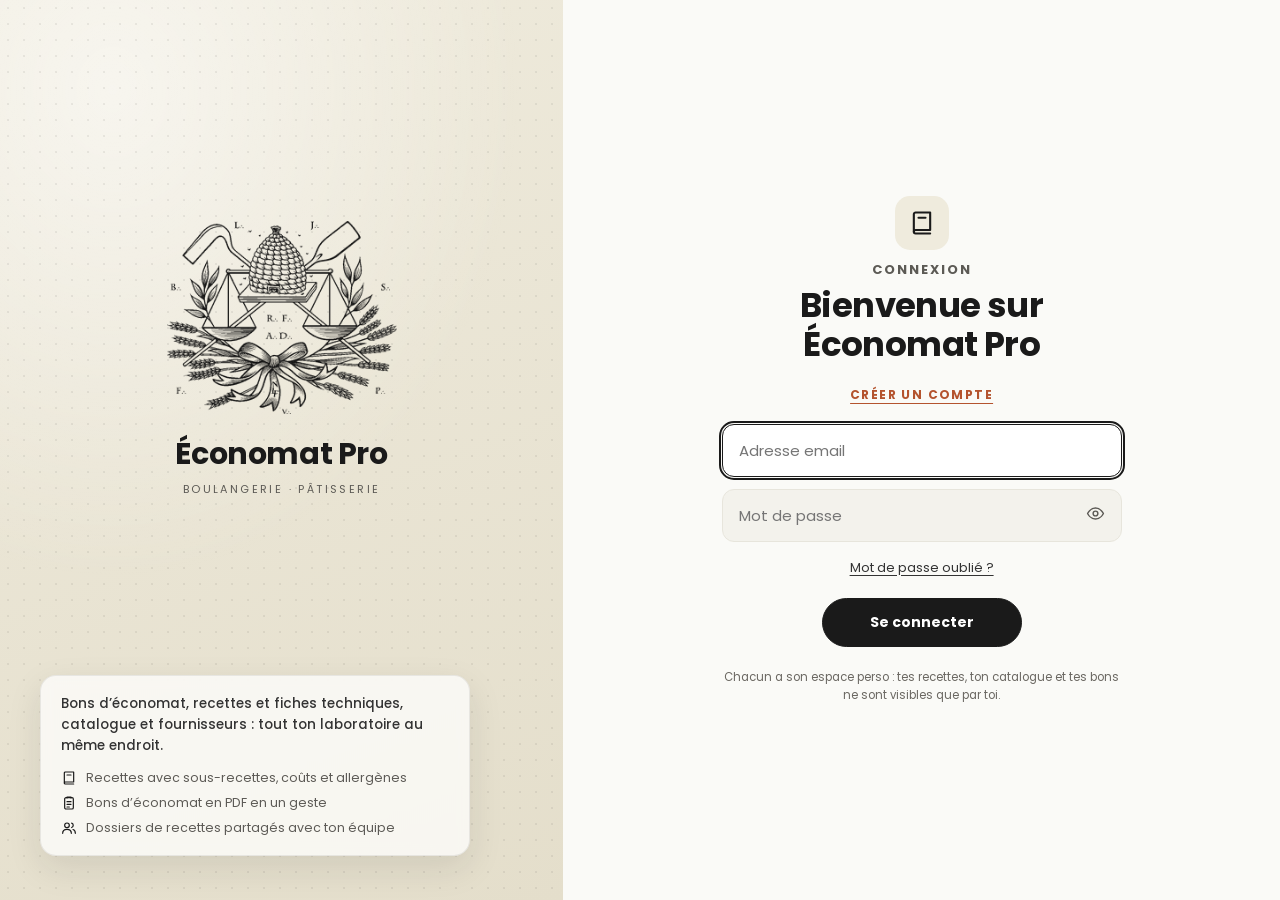
==== index.html @ a9984fff "Fusion 11 : nouvelle archive du propriétaire avec main - source/ : mise à jour du propriétaire fusio" ====
<!DOCTYPE html>
<html lang="fr">
<head>
<meta charset="UTF-8">
<meta name="viewport" content="width=device-width,initial-scale=1,viewport-fit=cover">
<meta name="theme-color" content="#FBF8F3">
<meta name="apple-mobile-web-app-capable" content="yes">
<meta name="mobile-web-app-capable" content="yes">
<meta name="apple-mobile-web-app-status-bar-style" content="default">
<meta name="apple-mobile-web-app-title" content="Économat">
<link rel="manifest" href="manifest.json">
<link rel="apple-touch-icon" href="icons/apple-touch-icon.png">
<title>Économat Pro</title>
<style>
html{color-scheme:light;}
:root{
--card:#fff;--on-i:#fff;--i-h:#000;--ink-rgb:35,31,32;--on-rgb:255,255,255;
--gr-bg:#E5F2EA;--gr-bd:#CBE3D3;--gr-bg2:#EEF6F0;--re-bg:#FBEDEB;--re-bd:#F1CFCA;--re-bg2:#F7DEDA;--warn-bg:#FFF6E6;--warn-bd:#F0D5A8;--bl-bg:#E9EFF5;
--p:#FBF8F3;--p2:#F6F0E6;--p3:#EFE5D5;
--i:#231F20;--i2:#3B3536;--i3:#5E5658;--i4:#6A6163;
--g:#231F20;--g2:#8A5A1E;--am:#F2DCBA;--am2:#8A5A1E;
--beige:#F2DCBA;--beige2:#E9CB9E;--alt:#FAF4EA;
--re:#B4382C;--gr:#27704A;--gr2:#27704A;--bl:#3D6587;--warn:#A86414;
--bd:#ECE3D5;--bd2:#DDCFBA;--sh:rgba(35,31,32,.06);
--font:"PoppinsBon",Poppins,system-ui,-apple-system,"Segoe UI",sans-serif;
--nav-h:62px;
}
*{margin:0;padding:0;box-sizing:border-box;-webkit-tap-highlight-color:transparent;}
html,body{height:100%;overflow:hidden;}
body{background:var(--p);color:var(--i);font-family:var(--font);font-size:14px;-webkit-font-smoothing:antialiased;-webkit-text-size-adjust:100%;}
input,select,textarea,button{font-family:inherit;color:inherit;}
.ic{width:1.15em;height:1.15em;fill:none;stroke:currentColor;stroke-width:1.8;stroke-linecap:round;stroke-linejoin:round;vertical-align:-.2em;flex-shrink:0;}
::-webkit-scrollbar{width:6px;height:6px;}
::-webkit-scrollbar-track{background:transparent;}
::-webkit-scrollbar-thumb{background:var(--bd2);border-radius:3px;}

/* ── Structure ── */
#shell{display:flex;height:100vh;height:100dvh;}
#sidebar{width:236px;flex-shrink:0;background:var(--beige);display:flex;flex-direction:column;border-right:1px solid var(--beige2);}
.sb-logo{padding:20px 18px 16px;text-align:center;border-bottom:1px solid rgba(var(--ink-rgb),.12);margin:0 12px;}
.sb-crest{width:96px;height:auto;display:block;margin:0 auto 8px;mix-blend-mode:multiply;}
.sb-name{font-size:18px;font-weight:700;letter-spacing:-.2px;color:var(--i);}
.sb-sub{font-size:10px;color:var(--i3);letter-spacing:1.6px;text-transform:uppercase;margin-top:2px;}
.sb-nav{flex:1;padding:12px 10px;overflow-y:auto;}
.sbi{display:flex;align-items:center;gap:10px;padding:9px 11px;border-radius:9px;cursor:pointer;margin-bottom:3px;font-size:13.5px;font-weight:500;color:var(--i2);}
.sbi:hover{background:rgba(var(--ink-rgb),.06);}
.sbi.on{background:var(--i);color:var(--on-i);}
.sb-ic{display:flex;font-size:17px;}
.sb-lb{flex:1;}
.sb-bd{background:rgba(var(--ink-rgb),.1);color:var(--i);font-size:10px;font-weight:700;min-width:20px;height:18px;border-radius:9px;padding:0 6px;display:none;align-items:center;justify-content:center;}
.sbi.on .sb-bd{background:rgba(var(--on-rgb),.18);color:var(--on-i);}
.sb-bd.on{display:flex;}
.sb-bd.warn{background:var(--re);color:#fff;}
.sb-div{height:1px;background:rgba(var(--ink-rgb),.12);margin:8px 4px;}
.sb-new{margin:10px 12px;background:var(--i);color:var(--on-i);border:none;border-radius:10px;padding:11px;cursor:pointer;display:flex;align-items:center;justify-content:center;gap:7px;font-size:13px;font-weight:600;}
.sb-new:hover{background:var(--i-h);}
.sb-date{padding:10px 18px 14px;font-size:10px;color:var(--i3);letter-spacing:.5px;}
#main{flex:1;display:flex;flex-direction:column;overflow:hidden;min-width:0;}
#topbar{height:56px;background:var(--p);border-bottom:1px solid var(--bd);display:flex;align-items:center;padding:0 24px;gap:10px;flex-shrink:0;}
#tb-back{display:none;align-items:center;justify-content:center;width:34px;height:34px;border-radius:9px;cursor:pointer;background:var(--card);border:1px solid var(--bd2);font-size:18px;color:var(--i);flex-shrink:0;}
#tb-back.show{display:flex;}
#tb-back:hover{background:var(--p2);}
#tb-title{font-size:17px;font-weight:700;color:var(--i);flex:1;display:none;white-space:nowrap;overflow:hidden;text-overflow:ellipsis;}
#tb-bc{font-size:17px;font-weight:700;color:var(--i);flex:1;letter-spacing:-.2px;}
#tb-act{display:flex;gap:7px;margin-left:auto;}
.tbtn{height:36px;padding:0 14px;border-radius:9px;border:none;cursor:pointer;font-size:13px;font-weight:600;display:flex;align-items:center;gap:6px;white-space:nowrap;}
.tbtn.gold{background:var(--i);color:var(--on-i);}
.tbtn.gold:hover{background:var(--i-h);}
.tbtn.ghost{background:var(--card);color:var(--i);border:1px solid var(--bd2);}
.tbtn:active{transform:scale(.96);}
#scroll{flex:1;overflow-y:auto;overflow-x:hidden;-webkit-overflow-scrolling:touch;overscroll-behavior:contain;}
.pg{padding:24px;max-width:1180px;margin:0 auto;}
.narrow{max-width:760px;}
.narrow.wide{max-width:860px;}
#bnav{display:none;}
.mob-only{display:none !important;}

/* ── Accueil ── */
.h-hello{display:flex;align-items:center;gap:10px;margin-bottom:18px;}
.h-hi{font-size:26px;font-weight:700;letter-spacing:-.4px;line-height:1.15;}
.h-hi b{font-weight:700;color:var(--g2);}
.h-hi .lnk{font-size:12px;font-weight:500;vertical-align:middle;margin-left:6px;}
.h-date{font-size:12px;color:var(--i4);margin-top:3px;text-transform:capitalize;}
.icbtn{width:40px;height:40px;border-radius:11px;border:1px solid var(--bd2);background:var(--card);display:flex;align-items:center;justify-content:center;font-size:19px;cursor:pointer;color:var(--i);}
.qa{display:grid;grid-template-columns:repeat(4,1fr);gap:10px;margin-bottom:16px;}
.qa-b{display:flex;align-items:center;gap:11px;background:var(--card);border:1px solid var(--bd);border-radius:12px;padding:13px 14px;cursor:pointer;text-align:left;box-shadow:0 1px 2px var(--sh);}
.qa-b:hover{border-color:var(--bd2);box-shadow:0 4px 14px var(--sh);}
.qa-b.pr{background:var(--i);border-color:var(--i);color:var(--on-i);}
.qa-ic{width:36px;height:36px;border-radius:10px;background:var(--beige);color:var(--i);display:flex;align-items:center;justify-content:center;font-size:18px;flex-shrink:0;}
.qa-b.pr .qa-ic{background:rgba(var(--on-rgb),.14);color:var(--on-i);}
.qa-t{font-size:13px;font-weight:600;line-height:1.25;}
.hgrid2{display:grid;grid-template-columns:1fr 1fr;gap:12px;margin-bottom:18px;}
.h-card{margin-bottom:0;display:flex;flex-direction:column;}
.hc-h{display:flex;align-items:center;gap:8px;font-size:12px;font-weight:600;color:var(--i3);text-transform:uppercase;letter-spacing:.8px;margin-bottom:10px;}
.hc-h .ic{font-size:16px;color:var(--i);}
.hc-h .sp{flex:1;}
.hc-big{font-size:28px;font-weight:700;letter-spacing:-.5px;line-height:1.1;}
.hc-sub{font-size:12px;color:var(--i4);margin-top:3px;}
.hc-row{display:flex;align-items:center;gap:10px;padding:8px 0;border-top:1px solid var(--bd);font-size:13px;}
.hc-row:first-of-type{border-top:none;}
.hc-row .nm{flex:1;min-width:0;font-weight:500;white-space:nowrap;overflow:hidden;text-overflow:ellipsis;}
.hc-row .mt{font-size:11.5px;color:var(--i4);white-space:nowrap;}
.hc-empty{font-size:12.5px;color:var(--i4);padding:6px 0 4px;line-height:1.5;}
.hc-foot{margin-top:auto;padding-top:10px;display:flex;gap:7px;flex-wrap:wrap;}
.wk-bars{display:flex;align-items:flex-end;gap:5px;height:56px;margin-top:12px;}
.wk-bar{flex:1;display:flex;flex-direction:column;align-items:center;gap:3px;height:100%;justify-content:flex-end;}
.wk-bar i{display:block;width:100%;max-width:26px;background:var(--beige2);border-radius:4px 4px 1px 1px;min-height:2px;}
.wk-bar.cur i{background:var(--i);}
.wk-bar span{font-size:9.5px;color:var(--i4);}
.delta{display:inline-flex;align-items:center;gap:3px;font-size:11.5px;font-weight:600;padding:2px 7px;border-radius:20px;margin-left:6px;vertical-align:middle;}
.delta.up{background:var(--re-bg);color:var(--re);}
.delta.dn{background:var(--gr-bg);color:var(--gr);}
.delta.eq{background:var(--p2);color:var(--i4);}
.bk-rem{display:flex;align-items:center;gap:12px;background:var(--warn-bg);border:1px solid var(--warn-bd);border-radius:12px;padding:12px 14px;margin-bottom:16px;}
.bk-rem > .ic{font-size:20px;color:var(--warn);}
.bk-rem .tx{flex:1;font-size:13px;line-height:1.4;}
.bk-rem .tx b{display:block;font-size:13.5px;}
.bk-rem.ok{background:var(--gr-bg2);border-color:var(--gr-bd);}
.bk-rem.ok > .ic{color:var(--gr);}

/* ── Titres de section ── */
.sh{display:flex;align-items:center;justify-content:space-between;margin-bottom:10px;}
.sh-t{font-size:12px;font-weight:600;letter-spacing:.8px;text-transform:uppercase;color:var(--i3);}
.sh-m{font-size:12.5px;font-weight:600;color:var(--i);cursor:pointer;display:flex;align-items:center;gap:4px;}

/* ── Bons ── */
.bgrid{display:grid;grid-template-columns:repeat(auto-fill,minmax(270px,1fr));gap:12px;}
.bc{background:var(--card);border:1px solid var(--bd);border-radius:12px;overflow:hidden;cursor:pointer;box-shadow:0 1px 2px var(--sh);display:flex;flex-direction:column;}
.bc:hover{box-shadow:0 6px 18px var(--sh);border-color:var(--bd2);}
.bc-img{height:auto;display:flex;align-items:center;gap:10px;padding:13px 14px 0;}
.bc-img .bc-ico{width:38px;height:38px;border-radius:10px;background:var(--beige);display:flex;align-items:center;justify-content:center;font-size:19px;flex-shrink:0;}
.bc-img .bc-ico.ok{background:var(--gr-bg);color:var(--gr);}
.bc-img img{width:38px;height:38px;border-radius:10px;object-fit:cover;}
.bc-body{padding:10px 14px 13px;flex:1;display:flex;flex-direction:column;}
.bc-name{font-size:14.5px;font-weight:600;color:var(--i);margin-bottom:2px;}
.bc-meta{font-size:12px;color:var(--i4);margin-bottom:9px;display:flex;align-items:center;gap:5px;flex-wrap:wrap;}
.bc-row{display:flex;align-items:center;justify-content:space-between;gap:6px;margin-top:auto;}
.bc-cost{font-size:16px;font-weight:700;color:var(--i);}
.bc-btns{display:flex;gap:5px;}
.sbar{display:grid;grid-template-columns:repeat(4,1fr);background:var(--card);border:1px solid var(--bd);border-radius:12px;overflow:hidden;margin-bottom:14px;box-shadow:0 1px 2px var(--sh);}
.sb2{padding:13px 8px;text-align:center;border-right:1px solid var(--bd);}
.sb2:last-child{border-right:none;}
.sb2-v{font-size:20px;font-weight:700;color:var(--i);display:block;}
.sb2-l{font-size:11px;color:var(--i4);margin-top:2px;}
.srch{display:flex;align-items:center;gap:9px;background:var(--card);border:1px solid var(--bd2);border-radius:10px;padding:9px 13px;margin-bottom:14px;color:var(--i4);font-size:16px;}
.srch:focus-within{border-color:var(--i);}
.sinp{flex:1;background:none;border:none;outline:none;font-size:14px;color:var(--i);min-width:0;}
.sinp::placeholder{color:var(--i4);}

/* ── Éditeurs ── */
.esplit{display:grid;grid-template-columns:minmax(0,1fr) minmax(0,520px);gap:20px;align-items:start;}
.eright{position:sticky;top:0;display:flex;flex-direction:column;}
.eright .eacts{order:-1;margin:0 0 12px;}
.eright .prev-wrap .pdoc{max-height:calc(100vh - 290px);max-height:calc(100dvh - 290px);overflow:auto;}
.rsplit{display:grid;grid-template-columns:minmax(0,1fr) 300px;gap:20px;align-items:start;}
.cw{background:var(--card);border:1px solid var(--bd);border-radius:12px;padding:16px;margin-bottom:12px;box-shadow:0 1px 2px var(--sh);}
.cw-t{font-size:15px;font-weight:700;color:var(--i);margin-bottom:12px;padding-bottom:9px;border-bottom:1px solid var(--bd);display:flex;align-items:center;justify-content:flex-start;gap:8px;flex-wrap:wrap;}
.cw-t > div,.cw-t > span,.cw-t > .cw-acts{margin-left:auto;}
.cw-t.sm{font-size:13px;}
.cw-t > .ic{margin-right:-2px;}
.cw-acts{display:flex;gap:6px;flex-wrap:wrap;}
.fg2{display:grid;grid-template-columns:1fr 1fr;gap:10px;}
.fg3{display:grid;grid-template-columns:1.6fr 1fr 1fr;gap:10px;}
.field{display:flex;flex-direction:column;gap:5px;margin-bottom:11px;}
.field:last-child{margin-bottom:0;}
.fl{font-size:11.5px;font-weight:600;color:var(--i3);}
.fl-row{display:flex;align-items:center;justify-content:space-between;gap:8px;}
.fi{width:100%;background:var(--p);border:1px solid var(--bd2);border-radius:9px;padding:9px 11px;font-size:14px;color:var(--i);outline:none;-webkit-appearance:none;appearance:none;}
.fi:focus{border-color:var(--i);background:var(--card);}
.fi::placeholder{color:var(--i4);}
.fi.sm{padding:7px 10px;font-size:13px;}
select.fi{background-image:url("data:image/svg+xml,%3Csvg xmlns='http://www.w3.org/2000/svg' width='10' height='6'%3E%3Cpath d='M1 1l4 4 4-4' stroke='%23231F20' stroke-width='1.5' fill='none' stroke-linecap='round'/%3E%3C/svg%3E");background-repeat:no-repeat;background-position:right 11px center;padding-right:28px;}
select.fi option{background:var(--card);}
textarea.fi{resize:vertical;min-height:60px;line-height:1.5;}
.frow{display:grid;grid-template-columns:1fr 1fr;gap:9px;}
.dvr{height:1px;background:var(--bd);margin:9px 0;}
.lbl{font-size:11.5px;font-weight:600;color:var(--i3);margin-bottom:5px;}
.filebtn{display:flex;align-items:center;gap:7px;background:var(--p);border:1px solid var(--bd2);border-radius:9px;padding:9px 11px;font-size:13px;color:var(--i3);cursor:pointer;overflow:hidden;white-space:nowrap;}
.filebtn input{display:none;}
.filebtn span{overflow:hidden;text-overflow:ellipsis;}
.seg{display:inline-flex;background:var(--p2);border:1px solid var(--bd2);border-radius:9px;padding:3px;gap:3px;}
.seg button{border:none;background:none;padding:6px 13px;border-radius:7px;font-size:12.5px;font-weight:600;color:var(--i3);cursor:pointer;}
.seg button.on{background:var(--card);color:var(--i);box-shadow:0 1px 3px rgba(35,31,32,.12);}
.hint-ok{font-size:12px;color:var(--gr);margin-top:7px;font-weight:600;}
.lnk{background:none;border:none;color:var(--g2);font-size:12px;font-weight:600;cursor:pointer;display:inline-flex;align-items:center;gap:4px;padding:0;}
.lnk:hover{text-decoration:underline;}
.badge{display:inline-flex;align-items:center;gap:4px;padding:2px 9px;border-radius:20px;font-size:11px;font-weight:600;white-space:nowrap;}
.bd-d{background:var(--p2);color:var(--i3);border:1px solid var(--bd2);}
.bd-ok{background:var(--gr-bg);color:var(--gr);border:1px solid var(--gr-bd);}
.bd-g{background:var(--beige);color:var(--i);border:1px solid var(--beige2);}
.btn{display:inline-flex;align-items:center;justify-content:center;gap:6px;border:none;border-radius:9px;cursor:pointer;font-size:13px;font-weight:600;padding:10px 14px;white-space:nowrap;}
.btn:active{transform:scale(.97);}
.btn-gold,.btn-green{background:var(--i);color:var(--on-i);}
.btn-gold:hover,.btn-green:hover{background:var(--i-h);}
.btn-beige{background:var(--beige);color:var(--i);border:1px solid var(--beige2);}
.btn-beige:hover{background:var(--beige2);}
.btn-ghost{background:var(--card);color:var(--i);border:1px solid var(--bd2);}
.btn-ghost:hover{border-color:var(--i);}
.btn-red{background:var(--re-bg);color:var(--re);border:1px solid var(--re-bd);}
.btn-red:hover{background:var(--re-bg2);}
.btn-full{width:100%;margin-bottom:7px;}
.btn-sm{padding:7px 11px;font-size:12.5px;border-radius:8px;}
.btn-xs{padding:5px 8px;font-size:12px;border-radius:7px;}
.btn-dash{background:none;border:1px dashed var(--bd2);color:var(--i3);width:100%;padding:10px;border-radius:9px;margin-bottom:7px;font-size:13px;font-weight:600;cursor:pointer;display:flex;align-items:center;justify-content:center;gap:6px;}
.btn-dash:hover{border-color:var(--i);color:var(--i);}
.btn-dashv{border-color:var(--gr-bd);color:var(--gr);}
.g2{display:grid;grid-template-columns:1fr 1fr;gap:7px;margin-bottom:7px;}
.eacts{display:flex;flex-direction:column;margin-top:12px;}
.inv-bar{display:flex;gap:7px;flex-wrap:wrap;}
.ilist{border:1px solid var(--bd);border-radius:10px;overflow:hidden;margin-bottom:10px;}
.ihd{background:var(--i);padding:8px 10px;display:grid;grid-template-columns:1fr 92px 40px 30px;gap:7px;align-items:center;}
.ihd span{font-size:11px;font-weight:600;color:var(--on-i);}
.ir{background:var(--card);padding:7px 10px;display:grid;grid-template-columns:1fr 92px 40px 30px;gap:7px;align-items:center;border-bottom:1px solid var(--bd);}
.ir:nth-child(odd){background:var(--alt);}
.ir:last-child{border-bottom:none;}
.ir-n{font-size:13px;font-weight:600;color:var(--i);}
.ir-c{font-size:11px;color:var(--i4);margin-top:1px;}
.iq{background:var(--card);border:1px solid var(--bd2);border-radius:7px;padding:5px 8px;font-size:13px;color:var(--i);text-align:right;width:100%;outline:none;-webkit-appearance:none;}
.iq:focus{border-color:var(--i);}
.iu{font-size:12px;color:var(--i4);text-align:center;}
.idel{width:28px;height:28px;border:none;border-radius:7px;background:transparent;color:var(--i4);font-size:15px;cursor:pointer;display:flex;align-items:center;justify-content:center;}
.idel:hover{background:var(--re-bg);color:var(--re);}
.tots{background:var(--i);border-radius:10px;padding:12px 14px;display:flex;margin-bottom:10px;}
.ti{flex:1;text-align:center;border-right:1px solid rgba(var(--on-rgb),.14);}
.ti:last-child{border-right:none;}
.tv{font-size:15px;font-weight:700;color:var(--on-i);display:block;line-height:1.1;}
.tl{font-size:11px;color:rgba(255,255,255,.6);margin-top:3px;}
.ti.big .tv{font-size:19px;color:var(--beige);}
.ustrip{background:var(--p2);border:1px solid var(--bd);border-radius:8px;padding:7px 11px;margin-bottom:9px;font-size:12px;color:var(--i3);display:flex;align-items:center;gap:7px;}
.prev-btn{display:none;}
.prev-wrap{display:block;}
.pd-lbl{font-size:11.5px;font-weight:600;color:var(--i3);margin-bottom:6px;display:flex;align-items:center;gap:7px;}
.pd-lbl::before{content:'';width:6px;height:6px;border-radius:50%;background:var(--gr);animation:blink 2s infinite;}
@keyframes blink{0%,100%{opacity:1;}50%{opacity:.25;}}
.pdoc{background:var(--card);border:1px solid var(--bd);border-radius:10px;overflow:hidden;box-shadow:0 4px 18px rgba(35,31,32,.08);}
.pd-b{padding:16px 18px;}
.pd-head{display:flex;align-items:center;gap:12px;padding:14px 16px;border-bottom:1px solid var(--bd);background:var(--card);}
.pd-thumb{width:0;height:0;}
.pd-hinfo{flex:1;min-width:0;}
.pd-n{font-size:9px;color:var(--i4);}
.pd-empty{font-size:12px;color:var(--i4);text-align:center;padding:16px;}
.mlog{max-height:120px;overflow-y:auto;}
.me{padding:4px 0;border-bottom:1px solid var(--bd);font-size:12px;color:var(--i4);}
.me:last-child{border-bottom:none;}
.mt{color:var(--i);font-weight:600;}
.alg-box{display:flex;flex-wrap:wrap;gap:5px;}
.alg{display:inline-flex;align-items:center;gap:4px;padding:3px 9px;border-radius:20px;font-size:11.5px;font-weight:600;background:var(--beige);color:var(--i);border:1px solid var(--beige2);}
.alg.sm{padding:1px 7px;font-size:10.5px;}
.alg.unk{background:var(--card);color:var(--i4);border:1px dashed var(--bd2);}
.alg-grid{display:grid;grid-template-columns:repeat(auto-fill,minmax(128px,1fr));gap:5px;}
.alg-t{display:flex;align-items:center;gap:6px;padding:6px 8px;border:1px solid var(--bd2);border-radius:8px;font-size:12px;cursor:pointer;background:var(--card);user-select:none;line-height:1.2;}
.alg-t.on{background:var(--i);color:var(--on-i);border-color:var(--i);}
.alg-t .ck{width:14px;height:14px;border-radius:4px;border:1.5px solid var(--bd2);flex-shrink:0;display:flex;align-items:center;justify-content:center;font-size:11px;}
.alg-t.on .ck{border-color:var(--on-i);}
.alg-none{display:flex;align-items:center;gap:7px;font-size:12px;color:var(--i3);margin-top:8px;cursor:pointer;}
.alg-note{font-size:11.5px;color:var(--i4);margin-top:7px;line-height:1.45;}
.alg-note.warn{color:var(--warn);}

/* ── Recettes ── */
.rgrid{display:grid;grid-template-columns:repeat(auto-fill,minmax(260px,1fr));gap:12px;}
.rc{background:var(--card);border:1px solid var(--bd);border-radius:12px;overflow:hidden;box-shadow:0 1px 2px var(--sh);display:flex;flex-direction:column;}
.rc:hover{box-shadow:0 6px 18px var(--sh);border-color:var(--bd2);}
.rc-ph{height:120px;overflow:hidden;background:var(--p2);}
.rc-ph img{width:100%;height:100%;object-fit:cover;display:block;}
.rc-body{padding:13px 14px 10px;flex:1;}
.rc-hd{display:flex;align-items:center;gap:11px;margin-bottom:10px;cursor:pointer;}
.rc-em{width:44px;height:44px;border-radius:11px;background:var(--beige);display:flex;align-items:center;justify-content:center;font-size:22px;flex-shrink:0;color:var(--i);}
.rc-name{font-size:14.5px;font-weight:600;color:var(--i);line-height:1.3;}
.rc-cat{font-size:11.5px;color:var(--i4);margin-top:2px;display:flex;align-items:center;gap:4px;flex-wrap:wrap;}
.rc-stats{display:flex;background:var(--alt);border-radius:9px;}
.rs{flex:1;text-align:center;padding:7px 0;border-right:1px solid var(--bd);}
.rs:last-child{border-right:none;}
.rs-v{font-size:13.5px;font-weight:700;color:var(--i);display:block;}
.rs-l{font-size:10.5px;color:var(--i4);margin-top:1px;}
.rc-alg{display:flex;flex-wrap:wrap;gap:4px;margin-top:9px;min-height:4px;}
.rc-foot{padding:9px 14px;display:flex;gap:6px;border-top:1px solid var(--bd);}
.chips{display:flex;gap:6px;flex-wrap:wrap;margin-bottom:12px;}
.chip{background:var(--card);border:1px solid var(--bd2);border-radius:20px;padding:5px 13px;white-space:nowrap;font-size:12.5px;font-weight:500;color:var(--i3);cursor:pointer;display:inline-flex;align-items:center;gap:5px;}
.chip:hover{border-color:var(--i);color:var(--i);}
.chip.on{background:var(--i);color:var(--on-i);border-color:var(--i);}

/* ── Catalogue ── */
.cat-top{display:flex;gap:8px;margin-bottom:12px;align-items:stretch;}
.cat-supf{width:auto;max-width:220px;}
.catcard{background:var(--card);border:1px solid var(--bd);border-radius:11px;padding:10px 12px;margin-bottom:7px;display:flex;align-items:center;gap:11px;box-shadow:0 1px 2px var(--sh);}
.catcard:hover{border-color:var(--bd2);}
.cat-ic{width:38px;height:38px;border-radius:10px;background:var(--beige);display:flex;align-items:center;justify-content:center;font-size:18px;flex-shrink:0;color:var(--i);overflow:hidden;}
.cat-b{flex:1;min-width:0;}
.cat-n{font-size:13.5px;font-weight:600;color:var(--i);}
.cat-m{font-size:11.5px;color:var(--i4);margin-top:3px;display:flex;align-items:center;gap:5px;flex-wrap:wrap;}
.cat-r{display:flex;align-items:center;gap:9px;}
.cat-p{font-size:13px;font-weight:600;color:var(--i);text-align:right;white-space:nowrap;}
.cat-p small{display:block;font-size:10.5px;font-weight:600;}
.cat-p .noprice{color:var(--warn);}
.cat-btns{display:flex;gap:3px;}
.cat-d{width:30px;height:30px;border:none;border-radius:8px;font-size:15px;cursor:pointer;display:flex;align-items:center;justify-content:center;background:transparent;color:var(--i3);}
.cat-d:hover{background:var(--p2);color:var(--i);}
.cat-del:hover{background:var(--re-bg);color:var(--re);}
.cat-sub-hd{display:flex;align-items:center;gap:6px;font-size:11.5px;font-weight:600;color:var(--i3);margin:10px 0 5px 12px;}
.cat-grp-hd{font-size:12px;letter-spacing:.8px;text-transform:uppercase;font-weight:700;color:var(--i);margin-bottom:8px;display:flex;align-items:center;gap:7px;background:var(--beige);padding:7px 11px;border-radius:9px;}
.cat-grp-hd .ic{font-size:15px;}
.cat-grp-cnt{background:rgba(var(--ink-rgb),.1);padding:1px 8px;border-radius:9px;font-size:11px;letter-spacing:0;}
.trend{display:inline-flex;align-items:center;gap:2px;font-size:10.5px;font-weight:700;}
.trend.up{color:var(--re);}
.trend.dn{color:var(--gr);}
.sup-card{background:var(--card);border:1px solid var(--bd);border-radius:12px;margin-bottom:10px;box-shadow:0 1px 2px var(--sh);overflow:hidden;}
.sup-hd{display:flex;align-items:center;gap:12px;padding:13px 14px;cursor:pointer;}
.sup-ic{width:40px;height:40px;border-radius:10px;background:var(--beige);display:flex;align-items:center;justify-content:center;font-size:19px;flex-shrink:0;}
.sup-n{font-size:14.5px;font-weight:600;}
.sup-m{font-size:12px;color:var(--i4);margin-top:2px;display:flex;gap:10px;flex-wrap:wrap;}
.sup-m span{display:inline-flex;align-items:center;gap:4px;}
.sup-body{border-top:1px solid var(--bd);padding:8px 14px 12px;display:none;}
.sup-card.open .sup-body{display:block;}
.sup-li{display:flex;align-items:center;gap:8px;padding:6px 0;border-bottom:1px dashed var(--bd);font-size:13px;}
.sup-li:last-child{border-bottom:none;}
.ph-list{background:var(--p);border:1px solid var(--bd);border-radius:9px;padding:8px 11px;margin-top:10px;}
.ph-t{font-size:11.5px;font-weight:600;color:var(--i3);margin-bottom:5px;display:flex;align-items:center;gap:6px;}
.ph-r{display:flex;justify-content:space-between;gap:8px;font-size:12px;padding:3px 0;border-bottom:1px dashed var(--bd);}
.ph-r:last-child{border-bottom:none;}
.ph-spark{display:block;width:100%;height:34px;margin:2px 0 6px;}

/* ── États vides ── */
.empty{text-align:center;padding:44px 20px;}
.empty-i{font-size:40px;color:var(--bd2);display:block;margin-bottom:10px;}
.empty-t{font-size:17px;font-weight:600;color:var(--i3);margin-bottom:3px;}
.empty-s{font-size:12.5px;color:var(--i4);}

/* ── Fenêtres ── */
.ov{display:none;position:fixed;inset:0;background:rgba(var(--ink-rgb),.45);z-index:1000;align-items:center;justify-content:center;-webkit-backdrop-filter:blur(3px);backdrop-filter:blur(3px);}
.ov.show{display:flex;}
.modal{background:var(--card);border-radius:16px;max-width:520px;width:95%;max-height:86vh;display:flex;flex-direction:column;box-shadow:0 20px 60px rgba(35,31,32,.28);animation:mIn .2s ease;}
.modal.wide{max-width:760px;}
@keyframes mIn{from{transform:translateY(10px);opacity:0;}to{transform:translateY(0);opacity:1;}}
.m-grip{display:none;}
.m-hdr{padding:15px 18px;border-bottom:1px solid var(--bd);display:flex;align-items:center;justify-content:space-between;flex-shrink:0;gap:10px;}
.m-hdr h3{font-size:17px;font-weight:700;color:var(--i);display:flex;align-items:center;gap:7px;}
.m-x{width:32px;height:32px;border:none;border-radius:9px;background:var(--p2);cursor:pointer;display:flex;align-items:center;justify-content:center;font-size:16px;color:var(--i3);flex-shrink:0;}
.m-x:hover{background:var(--p3);color:var(--i);}
.m-body{padding:15px 18px;overflow-y:auto;flex:1;-webkit-overflow-scrolling:touch;}
.m-foot{padding:11px 18px;border-top:1px solid var(--bd);display:flex;gap:8px;justify-content:flex-end;flex-shrink:0;}
.pi2{background:var(--card);border:1px solid var(--bd);border-radius:9px;padding:10px 12px;margin-bottom:6px;cursor:pointer;display:flex;align-items:center;justify-content:space-between;}
.pi2:hover,.pi2.sel{border-color:var(--i);}
.pi2.sel{background:var(--alt);box-shadow:inset 0 0 0 1px var(--i);}
.pi2-n{font-size:13.5px;font-weight:600;color:var(--i);}
.pi2-m{font-size:11.5px;color:var(--i4);margin-top:1px;}
.rpi{background:var(--card);border:1px solid var(--bd);border-radius:10px;padding:10px;margin-bottom:6px;cursor:pointer;display:flex;align-items:center;gap:10px;}
.rpi:hover,.rpi.sel{border-color:var(--i);}
.rpi.sel{background:var(--alt);box-shadow:inset 0 0 0 1px var(--i);}
.rpe{width:36px;height:36px;border-radius:9px;background:var(--beige);display:flex;align-items:center;justify-content:center;font-size:18px;flex-shrink:0;overflow:hidden;}
.rpe img{width:100%;height:100%;object-fit:cover;}
.rpn{font-size:13.5px;font-weight:600;color:var(--i);}
.rpm{font-size:11.5px;color:var(--i4);margin-top:1px;}
.mgrid{display:grid;grid-template-columns:repeat(5,1fr);gap:6px;margin:8px 0 10px;}
.mb{background:var(--card);border:1px solid var(--bd2);border-radius:8px;padding:8px 0;text-align:center;font-size:13px;font-weight:600;color:var(--i3);cursor:pointer;}
.mb:hover{border-color:var(--i);}
.mb.on{background:var(--i);color:var(--on-i);border-color:var(--i);}
.prevb{background:var(--p);border:1px solid var(--bd);border-radius:9px;padding:8px 11px;max-height:160px;overflow-y:auto;margin-top:8px;}
.pbr{display:flex;justify-content:space-between;align-items:center;padding:4px 0;border-bottom:1px dashed var(--bd);font-size:12.5px;}
.pbr:last-child{border-bottom:none;}
.pbr-r{display:flex;align-items:center;gap:5px;}
.pq{font-size:12px;font-weight:600;color:var(--i);}
.tm{font-size:10px;font-weight:600;background:var(--bl-bg);color:var(--bl);padding:1px 6px;border-radius:5px;}
.tn{font-size:10px;font-weight:600;background:var(--gr-bg);color:var(--gr);padding:1px 6px;border-radius:5px;}
.toast{position:fixed;bottom:20px;right:20px;background:#231F20;color:#fff;padding:11px 15px;border-radius:11px;font-size:13px;font-weight:500;opacity:0;transform:translateY(6px);transition:all .25s;z-index:2000;box-shadow:0 10px 30px rgba(35,31,32,.25);display:flex;align-items:center;gap:9px;max-width:420px;pointer-events:none;}
.toast .ic{font-size:17px;}
.toast.show{opacity:1;transform:translateY(0);}
.toast.ok .ic{color:#9FD8B3;}
.toast.err .ic{color:#F4A79D;}
.toast.info .ic{color:#F2DCBA;}
.toast.show.has-undo{pointer-events:auto;}
.toast .tu{margin-left:6px;background:rgba(255,255,255,.14);border:none;color:#F2DCBA;font-weight:700;font-size:13px;padding:6px 11px;border-radius:8px;cursor:pointer;flex-shrink:0;}
.toast .tu:hover{background:rgba(255,255,255,.22);}

/* ── Ordinateur étroit / tablette ── */
@media (max-width:1180px){
  .esplit{grid-template-columns:minmax(0,1fr) minmax(0,440px);}
}
@media (max-width:1020px){
  #sidebar{width:208px;}
  .qa{grid-template-columns:repeat(2,1fr);}
  .esplit{grid-template-columns:1fr;}
  .eright{position:static;}
  .eright .prev-wrap .pdoc{max-height:none;}
}

/* ── Téléphone ── */
@media (max-width:820px){
  #sidebar{display:none;}
  .mob-only{display:flex !important;}
  #topbar{height:54px;padding:0 14px;padding-top:env(safe-area-inset-top,0px);height:calc(54px + env(safe-area-inset-top,0px));}
  #tb-bc{font-size:18px;}
  .tbtn{height:34px;padding:0 12px;font-size:12.5px;}
  .pg{padding:14px 14px 24px;}
  #bnav{display:flex;flex-shrink:0;height:calc(var(--nav-h) + env(safe-area-inset-bottom,0px));padding:6px 4px env(safe-area-inset-bottom,0px);background:var(--card);border-top:1px solid var(--bd);}
  .bni{flex:1;display:flex;flex-direction:column;align-items:center;gap:3px;cursor:pointer;position:relative;color:var(--i4);padding-top:2px;}
  .bni-ic{font-size:21px;line-height:1;display:flex;align-items:center;justify-content:center;width:48px;height:28px;border-radius:14px;}
  .bni-lb{font-size:10.5px;font-weight:600;}
  .bni.on{color:var(--i);}
  .bni.on .bni-ic{background:var(--beige);}
  .bni-bd{position:absolute;top:-1px;right:calc(50% - 26px);min-width:17px;height:17px;border-radius:9px;background:var(--i);color:var(--on-i);font-size:9.5px;font-weight:700;display:none;align-items:center;justify-content:center;padding:0 4px;border:2px solid #fff;}
  .bni-bd.on{display:flex;}
  .bni-bd.warn{background:var(--re);}
  .h-hi{font-size:22px;}
  .qa{grid-template-columns:1fr 1fr;gap:8px;}
  .qa-b{padding:11px 12px;gap:9px;}
  .qa-ic{width:32px;height:32px;font-size:16px;}
  .qa-t{font-size:12.5px;}
  .hgrid2{grid-template-columns:1fr;gap:10px;}
  .bgrid,.rgrid{grid-template-columns:1fr;gap:9px;}
  .sbar .sb2-v{font-size:16px;}
  .fg3,.fg2{grid-template-columns:1fr;gap:0;}
  .esplit,.rsplit{grid-template-columns:1fr;gap:0;}
  .eright{position:static;}
  .prev-btn{display:flex;background:var(--card);border:1px solid var(--bd2);border-radius:11px;padding:12px 14px;margin:0 0 10px;cursor:pointer;align-items:center;justify-content:space-between;width:100%;}
  .prev-lbl{font-size:13px;font-weight:600;color:var(--i);display:flex;align-items:center;gap:7px;}
  .prev-arr{color:var(--i4);font-size:16px;transition:transform .2s;display:flex;}
  .prev-arr.open{transform:rotate(180deg);}
  .prev-wrap{display:none;margin-bottom:11px;}
  .prev-wrap.show{display:block;}
  .pd-lbl{display:none;}
  .eacts{margin-top:0;}
  .eright .eacts{order:0;margin:0;}
  .eright .prev-wrap .pdoc{max-height:none;}
  .fi{font-size:16px;padding:10px 12px;}
  .sinp{font-size:16px;}
  .ihd,.ir{grid-template-columns:1fr 84px 34px 30px;gap:6px;}
  .chips{flex-wrap:nowrap;overflow-x:auto;padding-bottom:6px;margin-bottom:8px;scrollbar-width:none;}
  .chips::-webkit-scrollbar{display:none;}
  .chip{flex-shrink:0;}
  .cat-top{flex-direction:column;}
  .cat-supf{max-width:none;width:100%;}
  .catcard{flex-wrap:wrap;}
  .cat-r{flex-direction:column;align-items:flex-end;gap:4px;}
  .ov{align-items:flex-end;}
  .modal,.modal.wide{width:100%;max-width:560px;margin:0 auto;border-radius:18px 18px 0 0;max-height:92vh;max-height:92dvh;animation:up .25s ease-out;padding-bottom:env(safe-area-inset-bottom,0px);}
  @keyframes up{from{transform:translateY(100%);}to{transform:translateY(0);}}
  .m-grip{display:block;width:38px;height:4px;border-radius:2px;background:var(--bd2);margin:9px auto 0;flex-shrink:0;}
  .m-hdr{padding:9px 16px 11px;}
  .m-body{padding:13px 16px;}
  .m-foot{padding:10px 16px;}
  .m-foot .btn{flex:1;padding:12px;}
  .toast{left:12px;right:12px;bottom:calc(var(--nav-h) + env(safe-area-inset-bottom,0px) + 10px);max-width:none;}
  .alg-grid{grid-template-columns:1fr 1fr;}
  .bk-rem{flex-wrap:wrap;}
  .bk-rem .tx{flex:1 1 calc(100% - 40px);}
  .bk-rem .btn{flex:1;}
}
@media (max-width:380px){
  .qa-t{font-size:12px;}
  .sbar{grid-template-columns:repeat(2,1fr);}
  .sb2:nth-child(2){border-right:none;}
  .sb2:nth-child(-n+2){border-bottom:1px solid var(--bd);}
}
@media print{#sidebar,#bnav,#topbar{display:none;}}

/* Sélection dans les fenêtres d'ajout : quantité en haut */
.selbox{position:sticky;top:-15px;z-index:3;background:var(--card);margin:-4px -4px 10px;padding:10px 12px 12px;border:1.5px solid var(--i);border-radius:11px;box-shadow:0 6px 14px rgba(35,31,32,.08);}
.selbox-h{display:flex;align-items:center;gap:8px;margin-bottom:9px;}
.selbox-n{font-weight:700;font-size:14px;color:var(--i);flex:1;min-width:0;overflow:hidden;text-overflow:ellipsis;white-space:nowrap;}
.rec-selh{padding:9px 11px;border:1.5px solid var(--i);border-radius:11px;background:var(--alt);margin-bottom:12px;}
.rec-selh .rpe{flex-shrink:0;}
.rec-incl-h{display:flex;justify-content:space-between;align-items:center;margin-bottom:7px;}
.rec-incl-a{font-weight:400;text-transform:none;letter-spacing:0;}
.pbr.ck{cursor:pointer;gap:9px;padding:7px 0;}
.pbr.ck input{width:18px;height:18px;accent-color:var(--i);flex-shrink:0;margin:0;cursor:pointer;}
.pbr.ck .pbr-n{flex:1;min-width:0;}
.pbr.ck .pbr-f{display:block;font-size:10.5px;color:var(--i4);}
.pbr.off .pbr-n,.pbr.off .pq{color:var(--i4);text-decoration:line-through;}
.pbr.off .tm,.pbr.off .tn{opacity:.4;}
.rec-incl-s{font-size:12px;color:var(--i4);margin-top:8px;text-align:right;}
@media (max-width:820px){.selbox{top:-13px;}}

/* ══ Mode sombre ══ */
html[data-theme=dark]{color-scheme:dark;}
[data-theme=dark] .sb-crest{mix-blend-mode:screen;filter:invert(1);}
[data-theme=dark] .toast{border:1px solid rgba(255,255,255,.12);background:#2B2627;}
[data-theme=dark] img{opacity:.96;}
[data-theme=dark] .ov{background:rgba(0,0,0,.6);}
/* styles écrits directement dans les modules (import…) — hors aperçu du bon */
[data-theme=dark] :not(.bx *)[style*="background:#fff"]{background:var(--card)!important;}
[data-theme=dark] :not(.bx *)[style*="background:#231F20"]{background:var(--i)!important;color:var(--on-i)!important;}
[data-theme=dark] :not(.bx *)[style*="color:#231F20"]:not([style*="background:#231F20"]){color:var(--i)!important;}
[data-theme=dark] :not(.bx *)[style*="color:#3B3536"]{color:var(--i2)!important;}
[data-theme=dark] :not(.bx *)[style*="color:#8C8C8C"],[data-theme=dark] :not(.bx *)[style*="color:#9A9A9A"]{color:var(--i4)!important;}
[data-theme=dark] :not(.bx *)[style*="background:#FFFAEB"],[data-theme=dark] :not(.bx *)[style*="background:#FFF1DC"]{background:var(--warn-bg)!important;}
[data-theme=dark] :not(.bx *)[style*="background:#FFF8F8"],[data-theme=dark] :not(.bx *)[style*="background:#FEF3F2"]{background:var(--re-bg)!important;}
[data-theme=dark] :not(.bx *)[style*="background:#ECFDF3"],[data-theme=dark] :not(.bx *)[style*="background:#E5F2EA"]{background:var(--gr-bg)!important;}
[data-theme=dark] :not(.bx *)[style*="background:#EFF4FF"]{background:var(--bl-bg)!important;}
[data-theme=dark] :not(.bx *)[style*="background:#FAF4EA"]{background:var(--alt)!important;}
[data-theme=dark] :not(.bx *)[style*="background:#F2DCBA"]{background:var(--beige)!important;}
[data-theme=dark] :not(.bx *)[style*="color:#B42318"]{color:var(--re)!important;}
[data-theme=dark] :not(.bx *)[style*="color:#B54708"]{color:var(--warn)!important;}
[data-theme=dark] :not(.bx *)[style*="color:#027A48"]{color:var(--gr)!important;}
[data-theme=dark] :not(.bx *)[style*="color:#1D4ED8"]{color:var(--bl)!important;}

/* ══ Réglage Apparence ══ */
.th-row{display:flex;align-items:center;justify-content:space-between;gap:12px;flex-wrap:wrap;margin-bottom:14px;}
.th-lbl{font-size:13px;font-weight:600;color:var(--i2);}
.th-sw{display:grid;grid-template-columns:repeat(4,1fr);gap:8px;}
.th-s{display:flex;flex-direction:column;align-items:center;gap:6px;padding:9px 4px 8px;border:1.5px solid var(--bd);border-radius:11px;cursor:pointer;background:var(--card);font-size:11.5px;font-weight:600;color:var(--i3);}
.th-s:hover{border-color:var(--bd2);}
.th-s.on{border-color:var(--i);color:var(--i);}
.th-dot{width:30px;height:30px;border-radius:50%;border:1px solid rgba(var(--ink-rgb),.12);position:relative;display:flex;align-items:center;justify-content:center;}
.th-s.on .th-dot::after{content:"";width:10px;height:10px;border-radius:50%;background:#231F20;}
@media (min-width:821px){.th-sw{grid-template-columns:repeat(8,1fr);}}

[data-theme=dark] .seg button.on{background:var(--p3);box-shadow:0 0 0 1px var(--bd2);}

/* Unités en pastilles */
.upills{display:flex;gap:6px;flex-wrap:wrap;}
.upill{min-width:46px;padding:9px 12px;border:1px solid var(--bd2);border-radius:9px;background:var(--card);font-size:13.5px;font-weight:600;color:var(--i3);cursor:pointer;}
.upill.on{background:var(--i);color:var(--on-i);border-color:var(--i);}
.upill.more{min-width:0;padding:9px 10px;color:var(--i4);}
.upills + select.fi{margin-top:7px;}

/* Couleur par catégorie */
.cdot{display:inline-block;width:8px;height:8px;border-radius:50%;background:hsl(var(--ch),52%,50%);margin-right:6px;vertical-align:1px;flex-shrink:0;}
.chip .cdot{margin-right:1px;}
.chip.on .cdot{box-shadow:0 0 0 1.5px var(--on-i);}
.catcard[style*="--ch"] .cat-ic{background:hsla(var(--ch),52%,50%,.16);color:hsl(var(--ch),45%,34%);}
.cat-grp-hd[style*="--ch"]{background:hsla(var(--ch),52%,50%,.14);box-shadow:inset 3px 0 0 hsl(var(--ch),52%,50%);}
.cat-grp-hd[style*="--ch"] .ic{color:hsl(var(--ch),45%,34%);}
[data-theme=dark] .cdot{background:hsl(var(--ch),55%,62%);}
[data-theme=dark] .catcard[style*="--ch"] .cat-ic{background:hsla(var(--ch),50%,60%,.16);color:hsl(var(--ch),55%,72%);}
[data-theme=dark] .cat-grp-hd[style*="--ch"]{background:hsla(var(--ch),50%,60%,.13);box-shadow:inset 3px 0 0 hsl(var(--ch),55%,62%);}
[data-theme=dark] .cat-grp-hd[style*="--ch"] .ic{color:hsl(var(--ch),55%,72%);}

/* Recherche globale */
.tb-srch{width:36px;height:36px;border-radius:9px;border:1px solid var(--bd2);background:var(--card);color:var(--i2);display:flex;align-items:center;justify-content:center;cursor:pointer;font-size:17px;flex-shrink:0;}
#tb-act:empty + .tb-srch{margin-left:auto;}
.sb-srch{display:flex;align-items:center;gap:8px;margin:12px 12px 0;padding:8px 10px;border-radius:9px;border:1px solid rgba(var(--ink-rgb),.14);background:rgba(var(--on-rgb),.35);color:var(--i3);font-size:13px;cursor:pointer;text-align:left;}
.sb-srch span{flex:1;}
.sb-srch kbd{font-family:inherit;font-size:10px;font-weight:600;border:1px solid rgba(var(--ink-rgb),.18);border-radius:5px;padding:1px 5px;color:var(--i4);}
.sb-srch:hover{background:rgba(var(--on-rgb),.55);}
.gs-ov{align-items:flex-start!important;padding-top:10vh;}
.gs-modal{max-width:600px;max-height:72vh;overflow:hidden;}
.gs-top{display:flex;align-items:center;gap:10px;padding:12px 14px;border-bottom:1px solid var(--bd);font-size:18px;color:var(--i4);}
.gs-in{flex:1;border:none;outline:none;background:none;font-size:16px;color:var(--i);min-width:0;}
.gs-res{overflow-y:auto;padding:6px 8px 10px;}
.gs-h{font-size:10.5px;font-weight:700;letter-spacing:1px;text-transform:uppercase;color:var(--i4);padding:10px 8px 5px;}
.gs-r{display:flex;align-items:center;gap:11px;padding:8px;border-radius:9px;cursor:pointer;}
.gs-r.on{background:var(--alt);box-shadow:inset 0 0 0 1px var(--bd2);}
.gs-ic{width:32px;height:32px;border-radius:8px;background:var(--beige);display:flex;align-items:center;justify-content:center;font-size:16px;flex-shrink:0;overflow:hidden;color:var(--i);}
.gs-ic img{width:100%;height:100%;object-fit:cover;}
.gs-ic .rpe,.gs-ic > span:not(.cdot){font-size:16px;}
.gs-ic .cdot{width:12px;height:12px;}
.gs-t{flex:1;min-width:0;display:flex;flex-direction:column;}
.gs-t b{font-size:13.5px;font-weight:600;color:var(--i);white-space:nowrap;overflow:hidden;text-overflow:ellipsis;}
.gs-t small{font-size:11.5px;color:var(--i4);white-space:nowrap;overflow:hidden;text-overflow:ellipsis;}
.gs-go{color:var(--i4);opacity:0;font-size:15px;}
.gs-r.on .gs-go{opacity:1;}
.gs-empty{padding:26px 10px;text-align:center;color:var(--i4);font-size:13px;}
@media (max-width:820px){
  .gs-ov{padding-top:0;align-items:flex-end!important;}
  .gs-modal{max-height:88vh;max-height:88dvh;min-height:55vh;}
  .gs-modal .gs-top{padding:14px 14px 12px;}
  .tb-srch{width:38px;height:38px;}
}

/* Recettes : vignettes */
.rec-vbar{display:flex;align-items:center;justify-content:space-between;margin:-2px 0 10px;}
#rec-count{font-size:12px;color:var(--i4);font-weight:500;}
.vseg button{padding:5px 9px;font-size:15px;display:flex;align-items:center;}
.rgrid.tiles{grid-template-columns:repeat(auto-fill,minmax(178px,1fr));gap:12px;}
.rt{background:var(--card);border:1px solid var(--bd);border-radius:13px;overflow:hidden;cursor:pointer;box-shadow:0 1px 2px var(--sh);display:flex;flex-direction:column;transition:box-shadow .15s,transform .15s;}
.rt:hover{box-shadow:0 8px 20px var(--sh);transform:translateY(-1px);}
.rt-ph{position:relative;aspect-ratio:4/3;background:hsla(var(--ch),50%,55%,.16);display:flex;align-items:center;justify-content:center;overflow:hidden;}
.rt-ph img{width:100%;height:100%;object-fit:cover;display:block;}
.rt-em{font-size:46px;line-height:1;color:hsl(var(--ch),40%,34%);display:flex;}
.rt-em .ic{width:40px;height:40px;stroke-width:1.4;}
.rt-em img{width:56px;height:56px;border-radius:10px;}
.rt-add{position:absolute;right:8px;bottom:8px;width:34px;height:34px;border-radius:50%;border:none;background:var(--i);color:var(--on-i);display:flex;align-items:center;justify-content:center;font-size:17px;cursor:pointer;box-shadow:0 3px 10px rgba(0,0,0,.22);}
.rt-tools{position:absolute;top:7px;right:7px;display:flex;gap:4px;opacity:0;transition:opacity .15s;}
.rt:hover .rt-tools{opacity:1;}
.rt-tb{width:28px;height:28px;border-radius:8px;border:none;background:rgba(255,255,255,.92);color:#231F20;display:flex;align-items:center;justify-content:center;font-size:14px;cursor:pointer;}
.rt-tb.rt-del:hover{background:#FBEDEB;color:#B4382C;}
.rt-b{padding:10px 12px 11px;}
.rt-n{font-size:13.5px;font-weight:600;color:var(--i);line-height:1.3;display:-webkit-box;-webkit-line-clamp:2;-webkit-box-orient:vertical;overflow:hidden;}
.rt-m{font-size:12px;color:var(--i2);margin-top:3px;font-weight:500;}
.rt-c{font-size:11px;color:var(--i4);margin-top:2px;white-space:nowrap;overflow:hidden;text-overflow:ellipsis;}
[data-theme=dark] .rt-em{color:hsl(var(--ch),50%,72%);}
@media (hover:none){.rt-tools{display:none;}}
@media (max-width:820px){.rgrid.tiles{grid-template-columns:1fr 1fr;gap:10px;}.rt:hover{transform:none;}}

/* Glisser sur téléphone */
.sw-wrap{position:relative;overflow:hidden;}
.sw-wrap > .sw-row{position:relative;z-index:1;}
.sw-a.l{left:0;} .sw-a.r{right:0;}
.sw-a{position:absolute;top:0;bottom:0;display:flex;align-items:center;gap:6px;padding:0 18px;font-size:13px;font-weight:700;opacity:0;transition:opacity .12s;}
.sw-a .ic{font-size:17px;}
.sw-wrap.to-l{background:var(--re-bg2);} .sw-wrap.to-l .sw-a.r{opacity:.6;color:var(--re);}
.sw-wrap.to-r{background:var(--alt);} .sw-wrap.to-r .sw-a.l{opacity:.6;color:var(--i);}
.sw-wrap.to-l.armed{background:var(--re);} .sw-wrap.to-l.armed .sw-a.r{opacity:1;color:#fff;}
.sw-wrap.to-r.armed{background:var(--i);} .sw-wrap.to-r.armed .sw-a.l{opacity:1;color:var(--on-i);}

/* ══ Équipe en ligne ══ */
.tb-cloud{width:36px;height:36px;border-radius:9px;border:1px solid var(--bd2);background:var(--card);color:var(--i3);display:flex;align-items:center;justify-content:center;cursor:pointer;font-size:18px;flex-shrink:0;position:relative;}
.tb-cloud i{position:absolute;right:6px;bottom:7px;width:8px;height:8px;border-radius:50%;border:1.5px solid var(--card);background:var(--gr);}
.tb-cloud.sync i{background:var(--warn);animation:clp 1s ease-in-out infinite alternate;}
.tb-cloud.off i{background:var(--i4);} .tb-cloud.err i{background:var(--re);}
@keyframes clp{to{opacity:.35;}}
#tb-act:empty + .tb-cloud{margin-left:auto;}
.sb-cloud{display:flex;align-items:center;gap:9px;margin:0 12px 8px;padding:8px 10px;border-radius:9px;background:rgba(var(--on-rgb),.35);cursor:pointer;font-size:18px;color:var(--gr);}
.sb-cloud span{display:flex;flex-direction:column;font-size:11px;color:var(--i3);line-height:1.3;min-width:0;}
.sb-cloud span b{font-size:12px;color:var(--i);white-space:nowrap;overflow:hidden;text-overflow:ellipsis;}
.sb-cloud.sync{color:var(--warn);} .sb-cloud.off{color:var(--i4);} .sb-cloud.err{color:var(--re);}
.cl-p{font-size:13px;color:var(--i3);line-height:1.55;margin-bottom:12px;}
.cl-btns{display:flex;gap:8px;flex-wrap:wrap;align-items:center;}
.cl-hint{font-size:11.5px;color:var(--i4);line-height:1.5;margin-top:8px;}
.cl-err{font-size:12.5px;color:var(--re);margin-top:8px;font-weight:500;min-height:1px;}
.cl-err:empty{display:none;}
.cl-inv{display:flex;gap:8px;align-items:center;background:var(--alt);border:1px solid var(--bd);border-radius:10px;padding:10px 12px;font-size:13px;margin-bottom:12px;}
.cl-seg{margin-bottom:12px;}
.cl-foot{display:flex;justify-content:space-between;gap:10px;margin-top:14px;padding-top:10px;border-top:1px solid var(--bd);flex-wrap:wrap;}
.cl-foot .lnk{color:var(--i3);}
.cl-who{font-size:12.5px;color:var(--i3);display:flex;align-items:center;gap:6px;margin-bottom:10px;}
.cl-box{border:1px solid var(--bd);border-radius:11px;padding:12px;margin-bottom:10px;background:var(--p);}
.cl-h{font-size:12px;font-weight:700;letter-spacing:.6px;text-transform:uppercase;color:var(--i3);margin-bottom:8px;}
.cl-row{display:flex;gap:8px;align-items:center;flex-wrap:wrap;}
.cl-row .fi{flex:1;min-width:150px;}
.cl-team{margin-bottom:6px;} .cl-tn{font-size:17px;font-weight:700;color:var(--i);}
.cl-team .cl-who{margin:2px 0 0;}
.cl-sync{display:flex;align-items:center;justify-content:space-between;gap:10px;flex-wrap:wrap;margin:8px 0 12px;}
.cl-st{display:inline-flex;align-items:center;gap:6px;font-size:12.5px;font-weight:500;}
.cl-st.ok{color:var(--gr);} .cl-st.sync{color:var(--warn);} .cl-st.off{color:var(--i3);} .cl-st.err{color:var(--re);}
.cl-code{display:flex;align-items:center;gap:10px;flex-wrap:wrap;justify-content:space-between;}
.cl-code span{font-size:20px;font-weight:700;letter-spacing:2px;color:var(--i);font-variant-numeric:tabular-nums;}
.cl-adm{margin-top:10px;padding-top:10px;border-top:1px dashed var(--bd2);justify-content:space-between;}
.cl-role{font-size:10.5px;text-transform:uppercase;letter-spacing:.5px;}
.cl-role.r-admin{background:var(--i);color:var(--on-i);border:none;}
.cl-role.r-editor{background:var(--gr-bg);color:var(--gr);border:1px solid var(--gr-bd);}
.cl-role.r-reader{background:var(--p2);color:var(--i3);border:1px solid var(--bd2);}
.cl-m{display:flex;align-items:center;gap:10px;padding:8px 0;border-bottom:1px solid var(--bd);}
.cl-m:last-child{border-bottom:none;}
.cl-av{width:32px;height:32px;border-radius:50%;background:var(--beige);display:flex;align-items:center;justify-content:center;font-weight:700;font-size:13px;color:var(--i);flex-shrink:0;}
.cl-mn{flex:1;min-width:0;display:flex;flex-direction:column;}
.cl-mn b{font-size:13px;font-weight:600;color:var(--i);} .cl-mn b small{font-weight:400;color:var(--i4);}
.cl-mn > small{font-size:11.5px;color:var(--i4);white-space:nowrap;overflow:hidden;text-overflow:ellipsis;}
.cl-rsel{width:auto;padding:5px 26px 5px 9px;font-size:12px;}
/* Lecture seule : on masque ce qui modifie la base commune */
body.cl-ro [onclick*="openNewRec"],body.cl-ro [onclick*="m-addcat"],body.cl-ro [onclick*="goPage('rec-import')"],
body.cl-ro .cat-btns,body.cl-ro .rt-tools .rt-del,body.cl-ro [onclick*="dupRecette"],body.cl-ro [onclick*="askDel('recipe'"],
body.cl-ro [onclick*="saveRecipe"],body.cl-ro [onclick*="openSupplier"],body.cl-ro [onclick*="openSupAssign"],body.cl-ro [onclick*="askDel('sup'"],
body.cl-ro [onclick*="openMod('m-ring')"],body.cl-ro [onclick*="openMod('m-subrec')"],body.cl-ro [onclick*="completeAllergens"],body.cl-ro #ri-entry{display:none!important;}

/* ══ Recettes : onglets Mes recettes / Partagées ══ */
.rec-tabs{display:flex;width:100%;max-width:420px;margin-bottom:14px;}
.rec-tabs button{flex:1;display:flex;align-items:center;justify-content:center;gap:6px;padding:8px 10px;font-size:13px;}
#rt-shared-n{font-weight:700;color:var(--i4);}
.rt-badge{position:absolute;left:8px;top:8px;display:inline-flex;align-items:center;gap:4px;font-size:10.5px;font-weight:700;padding:3px 8px;border-radius:20px;background:var(--i);color:var(--on-i);max-width:calc(100% - 16px);white-space:nowrap;overflow:hidden;text-overflow:ellipsis;}
.rt-badge.alt{background:rgba(255,255,255,.92);color:#231F20;}
.rt-badge.me{background:var(--beige);color:var(--i);}
.rt-m .ic{margin-left:1px;}
.shr-info{display:flex;gap:9px;align-items:flex-start;background:var(--alt);border:1px solid var(--bd);border-radius:10px;padding:10px 12px;font-size:12.5px;color:var(--i3);line-height:1.5;margin-bottom:14px;}
.shr-info .ic{flex-shrink:0;margin-top:2px;color:var(--g2);}
.shr-empty .empty-s{max-width:420px;margin:6px auto 0;line-height:1.55;}
.shr-ph{width:100%;max-height:220px;object-fit:cover;border-radius:12px;display:block;margin-bottom:10px;}
.shr-by{font-size:12.5px;color:var(--i3);display:flex;align-items:center;gap:6px;flex-wrap:wrap;}
.shr-alg{display:flex;flex-wrap:wrap;gap:4px;margin-bottom:6px;}
.shr-h{font-size:11px;font-weight:700;letter-spacing:.8px;text-transform:uppercase;color:var(--i4);margin:14px 0 6px;display:flex;align-items:center;gap:6px;}
.shr-items{border:1px solid var(--bd);border-radius:10px;overflow:hidden;}
.shr-i{display:flex;justify-content:space-between;gap:10px;padding:7px 12px 7px calc(12px + var(--lv,0)*16px);border-bottom:1px solid var(--bd);font-size:13px;color:var(--i);}
.shr-i:last-child{border-bottom:none;}
.shr-i span{display:flex;align-items:center;gap:2px;min-width:0;}
.shr-i b{font-weight:600;white-space:nowrap;}
.shr-i.sub{background:var(--alt);font-weight:600;color:var(--g2);}
.shr-notes{white-space:pre-wrap;font-size:13px;line-height:1.6;color:var(--i2);background:var(--alt);border-radius:10px;padding:10px 12px;}

/* ══ Documents joints ══ */
.att-empty{font-size:12.5px;color:var(--i4);line-height:1.5;}
.att-list{display:flex;flex-direction:column;gap:6px;}
.att-r{display:flex;align-items:center;gap:10px;padding:7px 8px;border:1px solid var(--bd);border-radius:10px;background:var(--card);}
.att-th{width:42px;height:42px;border-radius:8px;background:var(--p2);display:flex;align-items:center;justify-content:center;overflow:hidden;flex-shrink:0;cursor:pointer;font-size:20px;color:var(--i3);}
.att-th.pdf{background:var(--re-bg);color:var(--re);}
.att-th img{width:100%;height:100%;object-fit:cover;}
.att-n{flex:1;min-width:0;display:flex;flex-direction:column;cursor:pointer;}
.att-n b{font-size:13px;font-weight:600;color:var(--i);white-space:nowrap;overflow:hidden;text-overflow:ellipsis;}
.att-n small{font-size:11.5px;color:var(--i4);}
.att-modal{max-width:900px;}
.att-modal .m-body{padding:0;background:var(--p2);display:flex;align-items:center;justify-content:center;min-height:200px;}
.att-pdf{width:100%;height:72vh;border:none;display:block;background:#fff;}
.att-img{max-width:100%;max-height:72vh;display:block;margin:0 auto;}
.att-pdf-m{display:flex;flex-direction:column;align-items:center;gap:6px;padding:34px 16px;color:var(--i3);text-align:center;}
.att-pdf-m .ic{font-size:44px;color:var(--re);stroke-width:1.4;}
.att-pdf-m b{color:var(--i);font-size:14px;word-break:break-word;}
.att-load{padding:30px;color:var(--i3);display:flex;gap:8px;align-items:center;}
.att-load.err{color:var(--re);}
#att-foot a.btn{text-decoration:none;}

/* Partage dans l'éditeur */
.sh-card{padding:12px 14px;}
.sh-tg{display:flex;gap:11px;align-items:flex-start;cursor:pointer;}
.sh-tg input{width:20px;height:20px;accent-color:var(--i);flex-shrink:0;margin-top:1px;}
.sh-tg span{display:flex;flex-direction:column;gap:3px;}
.sh-tg b{font-size:13.5px;color:var(--i);display:flex;align-items:center;gap:6px;}
.sh-tg small{font-size:11.5px;color:var(--i4);line-height:1.45;}
/* Choix à la première connexion */
.cl-choice{display:flex;flex-direction:column;gap:8px;}
.cl-opt{display:flex;flex-direction:column;gap:3px;text-align:left;padding:11px 13px;border:1.5px solid var(--bd2);border-radius:11px;background:var(--card);cursor:pointer;color:var(--i);}
.cl-opt:hover{border-color:var(--i);}
.cl-opt b{font-size:13.5px;display:flex;align-items:center;gap:7px;}
.cl-opt small{font-size:12px;color:var(--i4);line-height:1.45;}

/* Import : bandeau au-dessus de l'éditeur de recette */
.imp-bar{margin-bottom:12px;border-color:var(--g,#8A6D3B)}
.imp-top{display:flex;align-items:center;gap:10px}
.imp-th{width:42px;height:42px;border-radius:8px;object-fit:cover;flex:none;background:var(--beige,#F1EADF)}
.imp-th0{display:flex;align-items:center;justify-content:center;color:var(--i4)}
.imp-th0 svg{width:20px;height:20px}
.imp-ti{flex:1;min-width:0;display:flex;flex-direction:column;gap:2px}
.imp-ti b{font-size:14px}
.imp-ti span{font-size:11px;color:var(--i4);white-space:nowrap;overflow:hidden;text-overflow:ellipsis}
.imp-chips{display:flex;flex-wrap:wrap;gap:5px;margin-top:10px;align-items:center}
.imp-chips .ri-badge{cursor:pointer}
.imp-cnt{font-size:11px;color:var(--i4);margin-left:auto}
.imp-msg{font-size:12px;line-height:1.5;color:var(--i3,#555);margin-top:10px;padding:8px 10px;border-radius:8px;background:var(--beige,#F1EADF)}
.imp-msg a{color:var(--g,#8A6D3B);font-weight:600}
.imp-warn{background:rgba(181,71,8,.12);color:#B54708}
.imp-acts{display:flex;flex-wrap:wrap;gap:6px;margin-top:10px}
.imp-b{margin-left:4px;vertical-align:middle;white-space:normal!important}
@media (max-width:820px){.imp-sv{display:none}}

/* Espace Partage */
.part-seg{margin-bottom:12px;display:flex}
.part-seg button{flex:1}
.part-acts{display:flex;flex-wrap:wrap;gap:8px;margin-bottom:12px}
.pf-list{display:grid;grid-template-columns:repeat(auto-fill,minmax(280px,1fr));gap:10px;margin-bottom:16px}
.pf{display:flex;align-items:center;gap:12px;background:var(--card);border:1px solid var(--bd);border-radius:12px;padding:12px 14px;cursor:pointer;min-width:0}
.pf:hover{border-color:var(--i4)}
.pf>svg{width:16px;height:16px;color:var(--i4);flex:none}
.pf-ic{width:40px;height:40px;border-radius:10px;background:var(--beige);display:flex;align-items:center;justify-content:center;flex:none;color:var(--i)}
.pf-ic svg{width:20px;height:20px}
.pf-b{flex:1;min-width:0}
.pf-n{font-weight:600;font-size:14px;overflow:hidden;text-overflow:ellipsis;white-space:nowrap}
.pf-n.big{font-size:17px;white-space:normal}
.pf-s{font-size:11.5px;color:var(--i4);margin-top:2px;overflow:hidden;text-overflow:ellipsis;white-space:nowrap}
.pf-acts{display:flex;align-items:center;gap:4px;flex:none}
.pf-head{display:flex;align-items:center;gap:12px;flex-wrap:wrap;margin:12px 0 14px}
.pk-hint{font-size:12px;color:var(--i4);margin-bottom:10px;line-height:1.5}
.pk-cat{display:flex;align-items:center;justify-content:space-between;gap:8px;font-size:12px;font-weight:600;margin:14px 0 6px;color:var(--i2)}
.pk-r{display:flex;align-items:center;gap:10px;padding:9px 4px;border-bottom:1px solid var(--bd);font-size:13.5px;cursor:pointer}
.pk-r input{width:18px;height:18px;accent-color:var(--i);flex:none}
.pk-r span{display:flex;flex-direction:column;min-width:0}
.pk-r small{font-size:11px;color:var(--i4)}
.sh-fold{margin-top:10px}
#m-pick .m-foot{display:flex;gap:8px}
@media (max-width:820px){.pf-list{grid-template-columns:1fr}.pf-acts .btn{padding:6px 9px}}

.pf.mine{flex-wrap:wrap}
.pf.mine .pf-b{flex:1 1 150px}
.pf.mine .pf-acts{width:100%;justify-content:flex-end;border-top:1px solid var(--bd);padding-top:8px}
.pf-head .pf-b{flex:1 1 160px}
@media (max-width:820px){.pf-head .btn{width:100%;justify-content:center}}

/* Menu latéral réductible */
#sidebar{transition:width .2s ease}
.sb-tog{display:flex;align-items:center;justify-content:center;width:32px;height:32px;margin:10px 12px 0 auto;border-radius:8px;border:1px solid rgba(var(--ink-rgb),.14);background:rgba(var(--on-rgb),.35);color:var(--i3);cursor:pointer;flex:none}
.sb-tog:hover{background:rgba(var(--on-rgb),.6);color:var(--i)}
.sb-tog svg{width:18px;height:18px}
.sb-tog+.sb-srch{margin-top:8px}
#shell.col #sidebar{width:68px}
#shell.col .sb-tog{margin:10px auto 0}
#shell.col .sb-logo{padding:12px 0 10px;margin:8px 10px 0}
#shell.col .sb-crest{width:38px;margin:0 auto}
#shell.col .sb-name,#shell.col .sb-sub,#shell.col .sb-lb,#shell.col .sb-srch span,#shell.col .sb-srch kbd,#shell.col .sb-date,#shell.col .sb-cloud span,#shell.col .sb-new .sb-nl{display:none}
#shell.col .sb-srch{justify-content:center;margin:8px 10px 0;padding:9px 0}
#shell.col .sb-nav{padding:10px 8px}
#shell.col .sbi{justify-content:center;padding:10px 0;position:relative}
#shell.col .sb-bd{position:absolute;top:3px;right:4px;min-width:16px;height:16px;font-size:9px;padding:0 4px}
#shell.col .sb-cloud{margin:0 10px 8px;justify-content:center;padding:8px 0}
#shell.col .sb-new{margin:10px;padding:11px 0}
@media (max-width:820px){.sb-tog{display:none}}

/* Import : choix de l'ingrédient sur chaque ligne */
.imp-pick{grid-column:1/-1;display:flex;flex-wrap:wrap;gap:6px;margin-top:2px;min-width:0}
.imp-pick .imp-sel{flex:2 1 220px}.imp-pick .imp-nm{flex:1 1 160px}
.imp-pick .fi.sm{padding:6px 9px;font-size:12px;min-width:0;width:auto}
.imp-sel{text-overflow:ellipsis}
#r-items .ir>div:first-child{min-width:0}

/* Administration */
.ri-badge.b-err{background:rgba(180,35,24,.12);color:#B42318}
.adm-inv{display:flex;flex-wrap:wrap;align-items:center;gap:10px;justify-content:space-between;margin-top:12px;padding-top:12px;border-top:1px solid var(--bd)}
.adm-inv>div:first-child{display:flex;flex-direction:column;min-width:200px;flex:1}
.adm-inv small{font-size:11.5px;color:var(--i4);line-height:1.45}
.adm-list{display:flex;flex-direction:column;gap:8px;margin-bottom:16px}
.adm-u{display:flex;align-items:center;gap:12px;flex-wrap:wrap;background:var(--card);border:1px solid var(--bd);border-radius:12px;padding:11px 13px}
.adm-u.pend{border-color:var(--beige2)}
.adm-av{width:36px;height:36px;border-radius:50%;flex:none;display:flex;align-items:center;justify-content:center;font-weight:700;font-size:14px;background:hsl(var(--ch,30) 45% 86%);color:hsl(var(--ch,30) 35% 30%)}
.adm-b{flex:1 1 180px;min-width:0}
.adm-n{font-weight:600;font-size:13.5px;display:flex;flex-wrap:wrap;align-items:center;gap:5px}
.adm-s{font-size:11.5px;color:var(--i4);overflow:hidden;text-overflow:ellipsis;white-space:nowrap}
.adm-acts{display:flex;flex-wrap:wrap;gap:6px;align-items:center}
.adm-me{font-size:11.5px;color:var(--i4)}
.adm-sh .cw-t{margin-bottom:6px}
.adm-f{padding:4px 0}
.adm-fh{display:flex;align-items:center;gap:8px;flex-wrap:wrap;padding:6px 0;font-size:13px}
.adm-fh svg{width:16px;height:16px;color:var(--i4)}
.adm-fh span{font-size:11.5px;color:var(--i4);flex:1}
.adm-r{display:flex;align-items:center;justify-content:space-between;gap:10px;padding:7px 0 7px 24px;border-top:1px solid var(--bd);font-size:13px}
.adm-r span{cursor:pointer;min-width:0;overflow:hidden;text-overflow:ellipsis;white-space:nowrap}
#shell.col #nd-admin{position:absolute}
@media (max-width:820px){.adm-u .adm-acts{width:100%;justify-content:flex-end}}

/* Affichage mobile choisi sur un grand écran : l'appli dans une colonne de téléphone */
@media (min-width:480px){
  html.lay-mob body{background:var(--p3)}
  html.lay-mob #shell{max-width:430px;margin:0 auto;box-shadow:0 0 0 1px var(--bd2),0 24px 70px rgba(var(--ink-rgb),.18);background:var(--p)}
  html.lay-mob body .modal,html.lay-mob body .modal.wide{max-width:430px}
  html.lay-mob body .toast{left:calc(50% - 203px);right:auto;width:406px}
}
html.lay-mob #sidebar{display:none}
html.lay-desk .tb-lay svg,.tb-lay svg{width:18px;height:18px}

/* ── Écran de connexion ── */
#gate{display:none}
html.gated #gate{display:flex;position:fixed;inset:0;z-index:1500;background:var(--p);overflow:auto}
html.gated #shell{visibility:hidden}
html.gated body{overflow:hidden}
.gate-art{flex:0 0 44%;max-width:640px;position:relative;display:flex;flex-direction:column;justify-content:space-between;padding:44px 40px;
  background:radial-gradient(120% 90% at 20% 10%,rgba(var(--on-rgb),.55),transparent 60%),linear-gradient(160deg,var(--beige) 0%,var(--beige2) 100%);overflow:hidden}
.gate-art::after{content:"";position:absolute;inset:0;background-image:radial-gradient(rgba(var(--ink-rgb),.07) 1px,transparent 1.4px);background-size:16px 16px;pointer-events:none}
.gate-brand{position:relative;z-index:1;text-align:center;margin:auto 0}
.gate-crest{width:min(230px,52%);height:auto;display:block;margin:0 auto 18px;mix-blend-mode:multiply}
[data-theme=dark] .gate-crest{mix-blend-mode:screen;filter:invert(1)}
.gate-name{font-size:30px;font-weight:700;letter-spacing:-.4px;color:var(--i)}
.gate-sub{font-size:11px;letter-spacing:2.4px;text-transform:uppercase;color:var(--i3);margin-top:4px}
.gate-card{position:relative;z-index:1;background:rgba(var(--on-rgb),.72);-webkit-backdrop-filter:blur(6px);backdrop-filter:blur(6px);border:1px solid rgba(var(--ink-rgb),.08);border-radius:16px;padding:18px 20px;max-width:430px;box-shadow:0 12px 34px rgba(var(--ink-rgb),.1)}
[data-theme=dark] .gate-card{background:rgba(0,0,0,.28)}
.gate-q{font-size:13.5px;line-height:1.55;color:var(--i2);font-weight:500}
.gate-pts{list-style:none;margin:12px 0 0;padding:0;display:flex;flex-direction:column;gap:7px}
.gate-pts li{display:flex;align-items:center;gap:9px;font-size:12.5px;color:var(--i3)}
.gate-pts svg{width:16px;height:16px;color:var(--i);flex:none}
.gate-side{flex:1;display:flex;align-items:center;justify-content:center;padding:40px 24px;min-width:0}
.gate-form{width:100%;max-width:400px;display:flex;flex-direction:column;align-items:stretch;text-align:center}
.gate-logo{width:54px;height:54px;margin:0 auto 10px;border-radius:15px;background:var(--beige);color:var(--i);display:flex;align-items:center;justify-content:center}
.gate-logo svg{width:28px;height:28px}
.gate-kick{font-size:13px;font-weight:600;letter-spacing:2px;text-transform:uppercase;color:var(--i3)}
.gate-h{font-size:clamp(26px,3.2vw,34px);line-height:1.15;font-weight:700;letter-spacing:-.6px;color:var(--i);margin:6px 0 18px;text-wrap:balance}
.gate-p{font-size:13.5px;line-height:1.6;color:var(--i3);margin:0 0 16px}
.gate-p b{color:var(--i)}
.gate-sw{align-self:center;background:none;border:none;font:inherit;font-size:12px;font-weight:600;letter-spacing:1.4px;text-transform:uppercase;color:var(--g2,var(--i3));text-decoration:underline;text-underline-offset:4px;cursor:pointer;margin:0 0 16px;padding:4px}
.gate-in{width:100%;box-sizing:border-box;font:inherit;font-size:15px;color:var(--i);background:var(--p2);border:1px solid var(--bd2);border-radius:12px;padding:14px 16px;margin-bottom:12px;outline:none;transition:border-color .15s,background .15s}
.gate-in:focus{border-color:var(--i);background:var(--card)}
.gate-pw{position:relative}
.gate-pw .gate-in{padding-right:50px}
.gate-eye{position:absolute;right:8px;top:7px;width:36px;height:36px;border:none;background:none;color:var(--i3);border-radius:9px;display:flex;align-items:center;justify-content:center;cursor:pointer}
.gate-eye:hover{background:var(--p3);color:var(--i)}
.gate-eye svg{width:19px;height:19px}
.gate-btn{display:flex;align-items:center;justify-content:center;gap:8px;width:auto;align-self:center;min-width:200px;font:inherit;font-size:14px;font-weight:600;color:var(--on-i);background:var(--i);border:1px solid var(--i);border-radius:999px;padding:13px 26px;margin-top:6px;cursor:pointer;transition:transform .1s,background .15s}
.gate-btn:hover{background:var(--i-h)}
.gate-btn:active{transform:scale(.98)}
.gate-btn:disabled{opacity:.55;cursor:default}
.gate-btn.busy{position:relative;color:transparent}
.gate-btn.busy::after{content:"";position:absolute;width:18px;height:18px;border-radius:50%;border:2px solid var(--on-i);border-right-color:transparent;animation:gspin .7s linear infinite}
@keyframes gspin{to{transform:rotate(360deg)}}
.gate-btn.ghost{background:transparent;color:var(--i);border-color:var(--bd2)}
.gate-btn.ghost:hover{background:var(--p3)}
.gate-btn+.gate-btn{margin-top:10px}
.gate-btn svg{width:17px;height:17px}
.gate-lnk{align-self:center;background:none;border:none;font:inherit;font-size:13px;color:var(--i3);cursor:pointer;margin:8px 0 6px;display:inline-flex;align-items:center;gap:6px;padding:4px}
.gate-lnk.u{text-decoration:underline;text-underline-offset:3px;color:var(--i2);margin:0 0 10px}
.gate-lnk svg{width:15px;height:15px}
.gate-err{display:none;margin-top:12px;font-size:13px;color:var(--re,#B42318);background:var(--re-bg,rgba(180,35,24,.08));border-radius:10px;padding:9px 12px}
.gate-inv{display:flex;align-items:flex-start;gap:9px;text-align:left;font-size:13px;line-height:1.5;color:var(--i2);background:var(--beige);border-radius:12px;padding:11px 13px;margin:0 0 14px}
.gate-inv svg{width:18px;height:18px;flex:none;margin-top:1px}
.gate-foot{font-size:11.5px;line-height:1.55;color:var(--i4);margin-top:22px}
.gate-foot .gate-lnk{font-size:11.5px;margin:2px 0 0;text-decoration:underline}
.gate-det{text-align:left;margin-top:18px;border-top:1px solid var(--bd);padding-top:14px}
.gate-det summary{cursor:pointer;font-size:13px;font-weight:600;color:var(--i2);margin-bottom:12px;text-align:center;list-style:none}
.gate-det summary::-webkit-details-marker{display:none}
.gate-det .gate-btn{margin:0 auto}
.gate-spin{display:flex;justify-content:center;margin:6px 0 16px}
@media (max-width:820px){
  html.gated #gate{flex-direction:column}
  .gate-art{flex:none;max-width:none;padding:26px 20px 22px;justify-content:center}
  .gate-crest{width:110px;margin-bottom:10px}
  .gate-name{font-size:22px}
  .gate-card{display:none}
  .gate-side{align-items:flex-start;padding:26px 20px calc(30px + env(safe-area-inset-bottom,0px))}
  .gate-logo{display:none}
  .gate-btn{width:100%;min-width:0}
}
html.lay-mob.gated #gate{flex-direction:column}
html.lay-mob .gate-art{flex:none;max-width:none;padding:26px 20px 22px}
html.lay-mob .gate-card,html.lay-mob .gate-logo{display:none}
html.lay-mob .gate-crest{width:110px}
@media (min-width:480px){ html.lay-mob.gated #gate{max-width:430px;margin:0 auto;box-shadow:0 0 0 1px var(--bd2)} }

/* ══ CARNET DE RECETTES ══════════════════════════════════════ */
.cn-tbnew{display:none!important;}
.cn-bar{display:flex;align-items:center;gap:14px;margin-bottom:10px;}
.cn-srch{flex:1;min-width:0;max-width:680px;margin:0 auto;display:flex;align-items:center;gap:8px;height:42px;padding:0 16px 0 20px;border-radius:999px;background:var(--p2);border:1px solid var(--bd);color:var(--i3);cursor:text;transition:border-color .15s,background .15s;}
.cn-srch:focus-within{border-color:var(--bd2);background:var(--card);}
.cn-srch input{flex:1;min-width:0;border:0;background:transparent;outline:0;font-size:14px;color:var(--i);}
.cn-srch input::placeholder{color:var(--i4);}
.cn-srch input::-webkit-search-cancel-button{display:none;}
.cn-srch .ic{font-size:16px;}
.cn-srch-x{display:none;cursor:pointer;color:var(--i4);}
.cn-srch:has(input:not(:placeholder-shown)) .cn-srch-x{display:flex;}
.cn-new{display:inline-flex;align-items:center;gap:8px;height:42px;padding:0 20px 0 14px;border-radius:999px;border:1px solid var(--beige2);background:var(--beige);color:var(--i);font-size:14.5px;font-weight:600;cursor:pointer;flex-shrink:0;transition:filter .15s;}
.cn-new:hover{filter:brightness(.96);}
.cn-new .ic{font-size:20px;}
.cn-az{display:flex;justify-content:center;align-items:center;gap:2px;margin:0 auto 12px;width:max-content;max-width:100%;padding:3px;border-radius:999px;background:var(--p2);overflow-x:auto;scrollbar-width:none;}
.cn-az::-webkit-scrollbar{display:none;}
.cn-l{min-width:22px;height:22px;padding:0 3px;border:0;border-radius:999px;background:transparent;color:var(--i3);font-size:12px;font-weight:500;cursor:pointer;display:inline-flex;align-items:center;justify-content:center;flex-shrink:0;}
.cn-l:hover:not(:disabled){background:rgba(var(--ink-rgb),.07);color:var(--i);}
.cn-l.off{color:var(--i4);opacity:.45;cursor:default;}
.cn-l.on{background:var(--beige2);color:var(--i);font-weight:700;opacity:1;}
.cn-l0 .ic{font-size:13px;}
.cn-row{display:flex;align-items:center;gap:12px;margin-bottom:12px;}
.cn-cnt{font-size:14px;color:var(--i2);white-space:nowrap;min-width:120px;}
.cn-cnt b{color:var(--i);}
.cn-filters{flex:1;display:flex;flex-wrap:wrap;justify-content:center;gap:8px;}
.cn-f{position:relative;}
.cn-fb{display:inline-flex;align-items:center;gap:7px;height:32px;padding:0 12px 0 14px;border-radius:999px;border:1px solid var(--bd2);background:var(--card);color:var(--i);font-size:12.5px;font-weight:600;cursor:pointer;white-space:nowrap;max-width:220px;}
.cn-fb:hover{border-color:var(--i3);}
.cn-fb .ic{font-size:14px;transition:transform .15s;}
.cn-f.open .cn-fb .ic{transform:rotate(180deg);}
.cn-fb.on{background:var(--beige);border-color:var(--beige2);}
.cn-view{width:40px;height:40px;border-radius:999px;border:1px solid var(--bd2);background:var(--card);color:var(--i);display:inline-flex;align-items:center;justify-content:center;cursor:pointer;flex-shrink:0;}
.cn-view:hover{border-color:var(--i3);}
.cn-view .ic{font-size:18px;}
.cn-pop{position:absolute;top:calc(100% + 6px);left:0;z-index:60;min-width:250px;max-width:320px;max-height:360px;overflow-y:auto;background:var(--card);border:1px solid var(--bd);border-radius:14px;box-shadow:0 14px 40px rgba(var(--ink-rgb),.16);padding:6px;}
.cn-o{display:flex;align-items:center;gap:10px;width:100%;padding:8px 10px;border:0;border-radius:9px;background:transparent;font-size:13px;color:var(--i);cursor:pointer;text-align:left;}
.cn-o:hover{background:var(--p2);}
.cn-ck{width:18px;height:18px;border-radius:999px;border:1.5px solid var(--bd2);display:inline-flex;align-items:center;justify-content:center;flex-shrink:0;color:var(--on-i);}
.cn-ck.sq{border-radius:5px;}
.cn-ck .ic{font-size:12px;stroke-width:2.6;}
.cn-o.on .cn-ck{background:var(--i);border-color:var(--i);}
.cn-o.on{font-weight:600;}
.cn-ot{flex:1;min-width:0;overflow:hidden;text-overflow:ellipsis;white-space:nowrap;display:flex;align-items:center;gap:6px;}
.cn-on{font-size:11px;color:var(--i4);font-weight:500;}
.cn-sub{padding-left:18px;}
.cn-ph{font-size:11.5px;color:var(--i4);padding:6px 10px 4px;line-height:1.45;}
.cn-psrch{position:sticky;top:-6px;display:flex;align-items:center;gap:7px;margin:-6px -6px 4px;padding:10px 12px;background:var(--card);border-bottom:1px solid var(--bd);color:var(--i4);}
.cn-psrch input{flex:1;border:0;outline:0;background:transparent;font-size:13px;color:var(--i);}
.cn-active{display:flex;flex-wrap:wrap;gap:6px;justify-content:center;margin:-2px 0 12px;}
.cn-ac{display:inline-flex;align-items:center;gap:6px;height:28px;padding:0 9px 0 12px;border-radius:999px;border:1px solid var(--beige2);background:var(--alt);color:var(--i);font-size:12px;font-weight:500;cursor:pointer;}
.cn-ac .ic{font-size:12px;color:var(--i3);}
.cn-acx{border:0;background:none;font-size:12px;font-weight:600;color:var(--i3);text-decoration:underline;cursor:pointer;padding:0 6px;}
.cn-imp{display:flex;align-items:center;gap:14px;padding:12px 14px 12px 16px;margin:0 0 16px!important;border-left:3px solid var(--beige2);border-bottom:1px solid var(--bd);cursor:pointer;border-radius:0;}
.cn-imp:hover{background:var(--alt);}
.cn-imp-ic{width:38px;height:38px;border-radius:10px;background:var(--beige);color:var(--i);display:flex;align-items:center;justify-content:center;flex-shrink:0;font-size:19px;}
.cn-imp-t{flex:1;min-width:0;display:flex;flex-direction:column;gap:2px;}
.cn-imp-t b{font-size:14.5px;font-weight:700;}
.cn-imp-t span{font-size:12px;color:var(--i3);}
.cn-imp-b{display:inline-flex;align-items:center;gap:6px;height:36px;padding:0 12px 0 14px;border-radius:9px;border:1px solid var(--bd2);background:var(--card);font-size:13px;font-weight:600;color:var(--i);cursor:pointer;flex-shrink:0;}
.cn-imp-b .ic{font-size:14px;}
.cn-empty{text-align:center;padding:80px 16px;font-size:15.5px;color:var(--i);}
.cn-reset{margin-top:16px;display:inline-flex;align-items:center;gap:7px;height:38px;padding:0 16px;border-radius:999px;border:1px solid var(--bd2);background:var(--card);font-size:13px;font-weight:600;cursor:pointer;color:var(--i);}
.cn-reset .ic{font-size:17px;}
@media (max-width:1020px){
  .cn-cnt{min-width:0;}
}
@media (max-width:820px){
  .cn-bar{gap:8px;}
  .cn-srch{height:40px;padding:0 12px 0 16px;margin:0;}
  .cn-new{height:40px;padding:0 14px 0 11px;font-size:14px;}
  .cn-az{width:auto;justify-content:flex-start;margin:0 -14px 10px;border-radius:0;padding:4px 14px;background:transparent;}
  .cn-l{min-width:26px;height:26px;font-size:12.5px;}
  .cn-row{flex-wrap:wrap;gap:8px 10px;}
  .cn-cnt{flex:1;order:1;}
  .cn-view{order:2;width:36px;height:36px;}
  .cn-filters{order:3;flex:0 0 calc(100% + 28px);margin:0 -14px;padding:0 14px 2px;flex-wrap:nowrap;justify-content:flex-start;overflow-x:auto;scrollbar-width:none;}
  .cn-filters::-webkit-scrollbar{display:none;}
  .cn-f{position:static;}
  .cn-pop{position:fixed;top:auto;left:10px!important;right:10px;bottom:calc(10px + env(safe-area-inset-bottom,0px) + var(--nav-h));max-width:none;min-width:0;max-height:58vh;border-radius:18px;z-index:900;}
  .cn-active{justify-content:flex-start;}
  .cn-imp{padding:11px 10px 11px 12px;gap:10px;}
  .cn-imp-b{padding:0 9px 0 11px;}
  .cn-empty{padding:56px 10px;}
}

/* ══ ÉDITEUR DE RECETTE (plein écran, 3 colonnes) ═══════════ */
html.re-full #sidebar,html.re-full #topbar,html.re-full #bnav{display:none!important;}
html.re-full #scroll{overflow:hidden;}
html.re-full #p-rec-edit,html.re-full #p-edit{padding:0;max-width:none;height:100%;position:relative;}
.re-top{height:56px;display:flex;align-items:center;gap:14px;padding:0 14px;background:var(--beige);border-bottom:1px solid var(--beige2);}
.re-x,.re-ib{width:36px;height:36px;border-radius:999px;border:0;background:var(--card);color:var(--i);display:inline-flex;align-items:center;justify-content:center;cursor:pointer;flex-shrink:0;}
.re-x .ic,.re-ib .ic{font-size:18px;}
.re-ib:disabled{opacity:.38;cursor:default;}
.re-x:hover,.re-ib:hover:not(:disabled){box-shadow:0 0 0 2px rgba(var(--ink-rgb),.12);}
.re-tabs{align-self:flex-end;display:flex;gap:4px;}
.re-tabs button{height:44px;padding:0 22px;border:0;border-radius:12px 12px 0 0;background:var(--beige2);color:var(--i);font-size:14px;font-weight:600;cursor:pointer;}
.re-tabs button.on{background:var(--p);font-weight:700;}
.re-top-r{margin-left:auto;display:flex;align-items:center;gap:8px;}
.re-pair{display:inline-flex;background:var(--card);border-radius:999px;padding:0 2px;}
.re-pair .re-ib{background:transparent;}
.re-top .re-save{width:auto;height:36px;padding:0 16px;border-radius:999px;font-size:13px;margin:0;}
#r-notes{min-height:150px;}
.re-card:has(#r-items-empty[style*="block"]) .re-card-a{display:none;}
.re-body{display:flex;height:calc(100% - 56px);position:relative;}
.re-side{width:290px;flex-shrink:0;overflow-y:auto;padding:6px 16px 90px;background:var(--card);}
.re-l{border-right:1px solid var(--bd);}
.re-r{border-left:1px solid var(--bd);}
.re-body.l-off .re-l,.re-body.r-off .re-r{display:none;}
.re-fold{position:absolute;top:50%;z-index:6;width:26px;height:40px;margin-top:-20px;border-radius:999px;border:1px solid var(--bd);background:var(--card);color:var(--i3);display:flex;align-items:center;justify-content:center;cursor:pointer;box-shadow:0 2px 8px var(--sh);}
.re-fold .ic{font-size:14px;}
.re-fold.l{left:277px;}
.re-fold.r{right:277px;}
.re-body.l-off .re-fold.l{left:6px;}
.re-body.r-off .re-fold.r{right:6px;}
.re-body.l-off .re-fold.l .ic,.re-body.r-off .re-fold.r .ic{transform:rotate(180deg);}
.re-mid{flex:1;min-width:0;overflow-y:auto;padding:26px 40px 110px;background:var(--p);}
.re-mid>*{max-width:860px;margin-left:auto;margin-right:auto;}
.re-head{display:flex;flex-direction:column;align-items:center;gap:10px;margin-bottom:22px;}
.re-thumb{width:62px;height:62px;border-radius:999px;background:var(--card);border:1px dashed var(--bd2);display:flex;align-items:center;justify-content:center;color:var(--i4);font-size:22px;cursor:pointer;overflow:hidden;}
.re-thumb.em{font-size:32px;border-style:solid;}
.re-thumb.img{border-style:solid;}
.re-thumb img{width:100%;height:100%;object-fit:cover;}
.re-title{width:min(100%,560px);border:0;border-bottom:1.5px solid var(--i3);background:transparent;outline:0;text-align:center;font-size:21px;font-weight:700;color:var(--i);padding:4px 6px 6px;}
.re-title::placeholder{color:var(--i3);font-weight:500;letter-spacing:2.5px;font-size:17px;}
.re-title:focus{border-bottom-color:var(--i);}
.re-meta{display:flex;flex-wrap:wrap;justify-content:center;gap:6px 14px;font-size:12px;color:var(--i3);min-height:16px;}
.re-meta span{display:inline-flex;align-items:center;gap:5px;}
.re-card{background:var(--card);border:1px solid var(--bd);border-radius:16px;padding:16px 18px;margin-bottom:14px;}
.re-card-t{display:flex;align-items:center;gap:10px;font-size:15px;font-weight:600;margin-bottom:12px;}
.re-card-a{margin-left:auto;display:flex;gap:6px;}
.re-card .ilist{margin:0;}
.re-empty{display:flex;justify-content:center;flex-wrap:wrap;gap:14px;padding:36px 0 30px;}
.re-big{display:inline-flex;align-items:center;gap:10px;height:52px;padding:0 22px;border-radius:12px;border:1px solid var(--bd2);background:var(--card);font-size:15px;font-weight:600;color:var(--i);cursor:pointer;}
.re-big .ic{font-size:20px;}
.re-big.pri{background:var(--beige);border-color:var(--beige2);}
.re-big:hover{filter:brightness(.97);}
.re-empty-t{font-size:13.5px;color:var(--i3);text-align:center;padding:24px 0;}
#r-items-empty[style*="block"]{display:flex!important;}
.re-notes{min-height:150px;resize:vertical;}
.re-sec{border-bottom:1px solid var(--bd);padding:2px 0 12px;}
.re-sec>summary{list-style:none;display:flex;align-items:center;justify-content:space-between;font-size:15px;font-weight:600;padding:12px 0 10px;cursor:pointer;color:var(--i);}
.re-sec>summary::-webkit-details-marker{display:none;}
.re-sec>summary .ic{font-size:15px;color:var(--i3);transform:rotate(180deg);transition:transform .15s;}
.re-sec:not([open])>summary .ic{transform:none;}
.re-sec:not([open]){padding-bottom:0;}
.re-box{background:var(--p2);border-radius:12px;padding:10px 12px 12px;margin-bottom:8px;}
.re-kv{display:flex;align-items:baseline;justify-content:space-between;gap:10px;padding:3px 0;}
.re-kv span{font-size:10.5px;font-weight:600;letter-spacing:.5px;text-transform:uppercase;color:var(--i3);}
.re-kv b{font-size:15px;}
.re-lb{font-size:10.5px;font-weight:600;letter-spacing:.5px;text-transform:uppercase;color:var(--i3);margin:9px 0 5px;}
.re-box>.re-lb:first-child{margin-top:2px;}
.re-inl{display:flex;align-items:center;gap:6px;}
.re-inl .fi{height:38px;min-width:0;flex:1;}
.re-inl select.fi{flex:1.1;}
.re-inl .btn{height:38px;flex-shrink:0;}
.re-hint{font-size:11.5px;color:var(--i3);line-height:1.45;}
.re-inl .re-hint{flex:1.2;}
.re-adds{display:grid;grid-template-columns:1fr 1fr;gap:8px;}
.re-add{display:flex;align-items:center;justify-content:space-between;gap:6px;min-height:42px;padding:7px 9px 7px 11px;border-radius:10px;border:1px solid var(--bd);background:var(--p2);font-size:11.5px;font-weight:600;color:var(--i);cursor:pointer;text-align:left;line-height:1.25;}
.re-add .ic{font-size:19px;flex-shrink:0;}
.re-add.pri{background:var(--beige);border-color:var(--beige2);}
.re-add.sm{width:100%;margin-top:8px;}
.re-add:hover{filter:brightness(.97);}
.re-cat{display:flex;flex-direction:column;align-items:center;gap:8px;}
.re-cat .field{width:100%;margin:0;}
.re-pill{width:auto;min-width:150px;max-width:100%;height:38px;border-radius:999px;border:1.5px solid var(--beige2);text-align:center;font-weight:600;padding:0 32px 0 18px;}
.re-tags{display:flex;flex-wrap:wrap;gap:6px;align-items:center;}
.re-tag{display:inline-flex;align-items:center;gap:4px;height:28px;padding:0 4px 0 11px;border-radius:999px;background:var(--beige);font-size:12px;font-weight:600;}
.re-tag button{width:20px;height:20px;border:0;border-radius:999px;background:transparent;display:flex;align-items:center;justify-content:center;cursor:pointer;color:var(--i3);}
.re-tag button .ic{font-size:12px;}
.re-tag-add{display:inline-flex;align-items:center;gap:6px;height:30px;padding:0 14px 0 10px;border-radius:999px;border:1.5px solid var(--beige2);background:var(--card);font-size:12.5px;font-weight:500;color:var(--i);cursor:pointer;}
.re-tag-add .ic{font-size:15px;}
.re-tag-sug{width:100%;display:flex;flex-wrap:wrap;gap:5px;margin-top:4px;}
.re-tag-sug button{display:inline-flex;align-items:center;gap:3px;height:24px;padding:0 9px 0 6px;border-radius:999px;border:1px dashed var(--bd2);background:transparent;font-size:11.5px;color:var(--i3);cursor:pointer;}
.re-tag-sug .ic{font-size:11px;}
.re-r #r-allerg .alg-box{margin-top:0;}
.re-r .sh-tg{margin:0;}
.re-dock{position:absolute;left:50%;bottom:18px;transform:translateX(-50%);z-index:8;display:flex;align-items:center;gap:2px;padding:6px;border-radius:14px;background:var(--i);box-shadow:0 10px 30px rgba(var(--ink-rgb),.28);}
.re-dock button{width:42px;height:38px;border:0;border-radius:9px;background:transparent;color:var(--on-i);display:flex;align-items:center;justify-content:center;cursor:pointer;}
.re-dock button:hover{background:rgba(var(--on-rgb),.12);}
.re-dock button .ic{font-size:20px;}
.re-dock-s{width:1px;height:22px;background:rgba(var(--on-rgb),.2);margin:0 5px;}
#imp-bar{margin-bottom:16px;}
/* onglet Prix */
.re-kpis{display:grid;grid-template-columns:repeat(3,1fr);gap:10px;margin-bottom:14px;}
.re-kpi{background:var(--card);border:1px solid var(--bd);border-radius:14px;padding:12px 14px;display:flex;flex-direction:column;gap:3px;}
.re-kpi span{font-size:10.5px;font-weight:600;letter-spacing:.5px;text-transform:uppercase;color:var(--i3);}
.re-kpi b{font-size:19px;}
.re-kpi small{font-size:11px;color:var(--i4);}
.re-pt{display:flex;flex-direction:column;}
.re-pr{display:grid;grid-template-columns:minmax(0,1.7fr) .8fr 1.1fr .8fr;gap:10px;align-items:center;padding:9px 4px;border-bottom:1px solid var(--bd);font-size:13px;}
.re-pr>span:not(:first-child){text-align:right;}
.re-pr.hd{font-size:10.5px;font-weight:600;letter-spacing:.5px;text-transform:uppercase;color:var(--i3);padding-top:0;}
.re-pr.tt{border-bottom:0;font-weight:700;}
.re-pn{position:relative;padding-bottom:6px;overflow:hidden;text-overflow:ellipsis;white-space:nowrap;}
.re-pn i{position:absolute;left:0;bottom:0;height:3px;border-radius:2px;background:var(--beige2);}
.re-pu{color:var(--i3);font-size:12px;}
.re-pr small{display:block;font-size:10.5px;color:var(--i4);}
.re-sell{display:grid;grid-template-columns:170px 1fr;gap:18px;align-items:start;margin-bottom:8px;}
.re-sell .fi{height:40px;}
.re-sell-r{background:var(--p2);border-radius:12px;padding:10px 14px;}
@media (max-width:1180px){
  .re-side{width:256px;}
  .re-fold.l{left:243px;}.re-fold.r{right:243px;}
  .re-mid{padding:22px 24px 110px;}
}
@media (max-width:1020px){
  .re-body:not(.r-off) .re-r{width:240px;}
  .re-fold.r{right:227px;}
  .re-kpis{grid-template-columns:1fr 1fr;}
}
@media (max-width:820px){
  html.re-full #scroll{overflow-y:auto;}
  html.re-full #p-rec-edit,html.re-full #p-edit{height:auto;min-height:100%;padding-bottom:calc(84px + env(safe-area-inset-bottom,0px));}
  .re-top{position:sticky;top:0;z-index:20;height:auto;min-height:54px;padding:env(safe-area-inset-top,0px) 10px 0;gap:8px;}
  .re-top .dsk{display:none;}
  .re-tabs button{height:40px;padding:0 14px;font-size:13.5px;}
  .re-pair .re-ib{width:32px;}
  .re-top .re-save{width:36px;padding:0;font-size:0;gap:0;justify-content:center;}
  .re-top .re-save .ic{font-size:18px;}
  .re-body{flex-direction:column;height:auto;}
  .re-body.l-off .re-l,.re-body.r-off .re-r{display:block;}
  .re-fold{display:none!important;}
  .re-mid{order:1;overflow:visible;padding:18px 14px 6px;}
  .re-l{order:2;}.re-r{order:3;}
  .re-side,.re-body:not(.r-off) .re-r{width:auto;overflow:visible;padding:0 14px;border:0;background:transparent;}
  .re-sec{background:var(--card);border:1px solid var(--bd);border-radius:14px;padding:0 14px 12px;margin-bottom:10px;}
  .re-sec:not([open]){padding-bottom:0;}
  .re-head{margin-bottom:16px;}
  .re-title{font-size:19px;}
  .re-card{padding:14px;border-radius:14px;}
  .re-card-t{flex-wrap:wrap;}
  .re-empty{flex-direction:column;padding:16px 0 8px;gap:10px;}
  .re-big{justify-content:center;height:48px;font-size:14px;}
  .re-dock{position:fixed;bottom:calc(12px + env(safe-area-inset-bottom,0px));}
  .re-kpis{grid-template-columns:1fr 1fr 1fr;gap:6px;}
  .re-kpi{padding:10px;}
  .re-kpi b{font-size:15px;}
  .re-kpi small{display:none;}
  .re-pr{grid-template-columns:minmax(0,1fr) auto auto;}
  .re-pr .re-pu,.re-pr.hd>span:nth-child(3),.re-pr.tt>span:nth-child(3){display:none;}
  .re-sell{grid-template-columns:1fr;gap:10px;}
}

/* ══ ADMIN : sections repliables · MON COMPTE ═══════════════ */
.adm-sec{background:var(--card);border:1px solid var(--bd);border-radius:14px;margin:14px 0;overflow:hidden;}
.adm-sec>summary{list-style:none;display:flex;align-items:center;gap:10px;padding:13px 16px;cursor:pointer;font-weight:600;font-size:15px;}
.adm-sec>summary::-webkit-details-marker{display:none;}
.adm-sec>summary:hover{background:var(--alt);}
.adm-st{flex:1;}
.adm-cnt{min-width:24px;height:22px;padding:0 8px;border-radius:999px;background:var(--beige);font-size:12px;font-weight:700;display:inline-flex;align-items:center;justify-content:center;}
.adm-sec>summary .ic{font-size:16px;color:var(--i3);transition:transform .15s;}
.adm-sec[open]>summary .ic{transform:rotate(180deg);}
.adm-sec[open]>summary{border-bottom:1px solid var(--bd);}
.adm-sb{padding:14px 16px 16px;}
.adm-sb .adm-sh{margin-bottom:10px;}
.adm-u.gone{opacity:.92;}
.adm-u.gone .adm-av{filter:grayscale(.7);}
.mc-row{display:flex;align-items:center;justify-content:space-between;gap:12px;padding:10px 0;border-bottom:1px solid var(--bd);}
.mc-row.open{border-bottom:0;padding-bottom:4px;}
.mc-v{display:flex;flex-direction:column;gap:2px;min-width:0;}
.mc-v small{font-size:10.5px;font-weight:600;letter-spacing:.5px;text-transform:uppercase;color:var(--i3);}
.mc-v b{font-size:14px;font-weight:600;overflow:hidden;text-overflow:ellipsis;white-space:nowrap;}
.mc-pend{display:inline-flex;align-items:center;gap:5px;font-size:11.5px;color:var(--warn);margin-top:2px;}
.mc-ed{background:var(--p2);border-radius:12px;padding:12px;margin:6px 0 10px;}
.mc-ed .field{margin-bottom:8px;}
@media (max-width:820px){.adm-sec>summary{padding:12px 14px}.adm-sb{padding:12px 12px 14px}}

/* ══ PARTAGE : mots de passe, bons, documents · DÉCONNEXION ═══ */
.sb-cloud span{flex:1;}
.sb-out{margin-left:auto;width:30px;height:30px;flex:none;border:0;border-radius:8px;background:transparent;color:var(--i3);display:flex;align-items:center;justify-content:center;cursor:pointer;font-size:16px;}
.sb-out:hover{background:rgba(var(--ink-rgb),.08);color:var(--re);}
#shell.col .sb-out{display:none;}
.mc-out{margin-top:10px;}
.pf-ic{position:relative;}
.pf-lk{position:absolute;right:-5px;bottom:-5px;width:20px;height:20px;border-radius:999px;background:var(--i);color:var(--on-i);display:flex;align-items:center;justify-content:center;font-style:normal;box-shadow:0 0 0 2px var(--card);}
.pf-lk svg{width:12px!important;height:12px!important;stroke-width:2.2;}
.pf.locked{background:var(--alt);border-style:dashed;}
.pf.locked .pf-s{color:var(--i3);}
.icbtn.on{background:var(--i);color:var(--on-i);border-color:var(--i);}
.pk-sec{display:flex;align-items:center;gap:7px;margin:18px 0 4px;padding-top:12px;border-top:1px solid var(--bd);font-size:13px;font-weight:700;color:var(--i);}
.pk-sec:first-child{margin-top:4px;border-top:0;padding-top:0;}
.pk-none{font-size:12.5px;color:var(--i4);padding:8px 4px;}
.pk-add{margin-top:10px;}
.pk-r span small{display:block;font-size:11.5px;color:var(--i4);font-weight:400;}
.lk-pw{display:flex;gap:6px;align-items:center;}
.lk-pw .fi{flex:1;}
.rt-ic svg{width:42px;height:42px;stroke-width:1.4;opacity:.75;}
.shr-c{display:block;font-size:11px;font-weight:500;color:var(--i4);text-align:right;}
.part-acts{flex-wrap:wrap;}

/* ══ ÉDITEUR DE BON (même style que l'éditeur de recette) ═══ */
.re-pillb{display:inline-flex;align-items:center;gap:6px;height:36px;padding:0 14px;border-radius:999px;border:0;background:var(--card);color:var(--i);font-size:13px;font-weight:600;cursor:pointer;}
.re-pillb .ic{font-size:16px;}
.re-pillb:hover{box-shadow:0 0 0 2px rgba(var(--ink-rgb),.12);}
.be-ic{color:var(--i3);border-style:solid;font-size:26px;}
#p-edit .re-box .fi{height:38px;}
#p-edit .re-box .filebtn{margin:0;}
#p-edit #e-status .badge{font-size:11px;}
#p-edit .seg{width:100%;}
#p-edit .seg button{flex:1;}
#p-edit .ustrip{margin-bottom:10px;}
#p-edit .tots{margin-top:12px;}
#e-items-empty[style*="block"]{display:flex!important;}
.re-card:has(#e-items-empty[style*="block"]) .re-card-a,.re-card:has(#e-items-empty[style*="block"]) .ustrip,.re-card:has(#e-items-empty[style*="block"]) .tots{display:none;}
#be-pane-prev .prev-wrap{display:block!important;margin:0;}
#be-pane-prev .prev-btn{display:none!important;}
#be-pane-prev .pdoc{max-height:none!important;border-radius:14px;overflow:hidden;box-shadow:0 8px 30px var(--sh);border:1px solid var(--bd);}
.be-rc{display:flex;flex-direction:column;}
.be-rr{display:flex;align-items:flex-start;justify-content:space-between;gap:10px;padding:8px 0;border-bottom:1px solid var(--bd);font-size:13px;}
.be-rr b{font-size:13px;white-space:nowrap;}
.be-rn{position:relative;flex:1;min-width:0;display:flex;flex-wrap:wrap;align-items:center;gap:2px 6px;padding-bottom:6px;font-weight:500;}
.be-rn .ic{font-size:14px;color:var(--i3);}
.be-rn small{width:100%;font-size:11px;color:var(--i4);}
.be-rn i{position:absolute;left:0;bottom:0;height:3px;border-radius:2px;background:var(--beige2);}
.be-rr.tt{border-bottom:0;font-weight:700;padding-top:10px;}
.be-rr.tt b{font-size:15px;}
.be-recs{display:flex;flex-wrap:wrap;gap:5px;}
.be-recs span{display:inline-flex;align-items:center;gap:5px;padding:4px 10px 4px 8px;border-radius:999px;background:var(--beige);font-size:11.5px;font-weight:600;}
.be-recs .ic{font-size:13px;}
.be-acts{display:flex;flex-direction:column;gap:6px;}
.be-acts .re-add{width:100%;}
/* bon et fiche : couleur du thème (version claire) */
.bx-band,.bx-tb tr.ct td{background:var(--bx-beige,#F2DCBA)!important;}
.bx-tb tr.al td{background:var(--bx-alt,#FAF4EA)!important;}
.bx-tb td.p,.bx-tb td.k{border-left-color:var(--bx-sep,#E4DCCF)!important;}
@media (max-width:820px){
  #p-edit .re-top .re-save{width:auto;padding:0 12px;font-size:12.5px;}
  #p-edit .re-top .re-save .ic{font-size:15px;}
  #be-pane-prev .pdoc{overflow-x:auto;}
}

/* ══ FINITIONS : animations, squelettes, mise à jour ════════ */
@keyframes ovIn{from{opacity:0}to{opacity:1}}
@keyframes pgIn{from{opacity:0;transform:translateY(6px)}to{opacity:1;transform:none}}
@keyframes sheetIn{from{transform:translateY(40px);opacity:.4}to{transform:none;opacity:1}}
.ov.show{animation:ovIn .18s ease;}
#scroll>.pg{animation:pgIn .22s ease;}
html.re-full #scroll>.pg{animation:ovIn .18s ease;}
.rt,.pf,.adm-u,.bc{transition:transform .15s ease,box-shadow .15s ease,border-color .15s ease;}
@media (prefers-reduced-motion:reduce){*,*::before,*::after{animation-duration:.01ms!important;transition-duration:.01ms!important;}}
@media (max-width:820px){ .ov.show .modal{animation:sheetIn .24s cubic-bezier(.2,.8,.2,1);} }
@keyframes skPulse{0%{background-position:100% 0}100%{background-position:-100% 0}}
.sk{background:linear-gradient(90deg,var(--p2) 25%,var(--p3) 50%,var(--p2) 75%);background-size:200% 100%;animation:skPulse 1.3s ease-in-out infinite;border-radius:8px;}
.sk-h{height:16px;width:140px;margin:6px 0 14px;}
.sk-tile{background:var(--card);border:1px solid var(--bd);border-radius:14px;overflow:hidden;padding-bottom:12px;}
.sk-ph{aspect-ratio:4/3;border-radius:0;margin-bottom:12px;}
.sk-l1{height:12px;width:70%;margin:0 12px 8px;}
.sk-l2{height:10px;width:45%;margin:0 12px;}
.sk-rows{display:flex;flex-direction:column;gap:8px;margin-top:14px;}
.sk-row{display:flex;align-items:center;gap:12px;background:var(--card);border:1px solid var(--bd);border-radius:12px;padding:12px;}
.sk-row .sk-l1,.sk-row .sk-l2{margin-left:0;}
.sk-av{width:38px;height:38px;border-radius:999px;flex:none;}
.sk-card{height:120px;border-radius:14px;margin-bottom:12px;}
.cn-more{grid-column:1/-1;display:flex;justify-content:center;padding:18px 0;}
.upd-bar{position:fixed;left:50%;bottom:22px;transform:translate(-50%,30px);opacity:0;z-index:1500;display:flex;align-items:center;gap:12px;padding:10px 10px 10px 14px;border-radius:14px;background:var(--card);border:1px solid var(--bd2);box-shadow:0 14px 40px rgba(var(--ink-rgb),.22);transition:all .3s ease;max-width:calc(100vw - 24px);}
.upd-bar.show{transform:translate(-50%,0);opacity:1;}
.upd-ic{width:36px;height:36px;border-radius:10px;background:var(--beige);display:flex;align-items:center;justify-content:center;font-size:18px;flex:none;}
.upd-t{display:flex;flex-direction:column;min-width:0;}
.upd-t b{font-size:13.5px;}
.upd-t small{font-size:11.5px;color:var(--i3);}
.upd-x{width:30px;height:30px;border:0;background:transparent;border-radius:8px;cursor:pointer;color:var(--i3);display:flex;align-items:center;justify-content:center;}
@media (max-width:820px){ .upd-bar{bottom:calc(var(--nav-h) + env(safe-area-inset-bottom,0px) + 10px);width:calc(100vw - 24px);} .upd-t small{display:none;} }

/* ══ PHOTOS : grandes vignettes, couverture, feuilleter ══════ */
.cn-plus{font-style:normal;font-size:11px;font-weight:800;margin-left:-3px;margin-top:-10px;}
.cn-flipb{width:auto!important;padding:0 14px 0 12px;gap:7px;font-size:13px;font-weight:600;}
.cn-flipb .ic{font-size:16px!important;}
.rgrid.tiles.big{grid-template-columns:repeat(auto-fill,minmax(270px,1fr));gap:16px;}
.rgrid.tiles.big .rt-ph{aspect-ratio:4/3.2;}
.rgrid.tiles.big .rt-em{font-size:64px;}
.rgrid.tiles.big .rt-n{font-size:15.5px;}
.rgrid.tiles.big .rt-b{padding:12px 14px 14px;}
.re-thumb.cover{width:min(100%,560px);height:220px;border-radius:18px;border:0;box-shadow:0 8px 26px var(--sh);}
html.flip-on{overflow:hidden;}
.flip{position:fixed;inset:0;z-index:1200;display:none;background:rgba(20,17,17,.78);-webkit-backdrop-filter:blur(6px);backdrop-filter:blur(6px);align-items:center;justify-content:center;padding:64px 70px 46px;}
.flip.show{display:flex;animation:ovIn .2s ease;}
.flip-top{position:absolute;top:0;left:0;right:0;height:56px;display:flex;align-items:center;justify-content:space-between;padding:0 16px;color:#fff;}
.flip-n{font-size:13px;font-weight:600;opacity:.85;}
.flip-acts{display:flex;gap:8px;}
.flip-b{display:inline-flex;align-items:center;gap:6px;height:36px;padding:0 14px;border-radius:999px;border:0;background:rgba(255,255,255,.14);color:#fff;font-size:13px;font-weight:600;cursor:pointer;}
.flip-b:hover{background:rgba(255,255,255,.24);}
.flip-b.x{width:36px;padding:0;justify-content:center;}
.flip-b .ic{font-size:16px;}
.flip-nav{position:absolute;top:50%;margin-top:-26px;width:52px;height:52px;border-radius:999px;border:0;background:rgba(255,255,255,.14);color:#fff;font-size:24px;display:flex;align-items:center;justify-content:center;cursor:pointer;z-index:2;}
.flip-nav:hover{background:rgba(255,255,255,.26);}
.flip-nav.prev{left:12px;}.flip-nav.next{right:12px;}
.flip-stage{position:relative;width:min(100%,980px);height:100%;max-height:640px;perspective:1800px;}
.flip-page{position:absolute;inset:0;display:grid;grid-template-columns:1fr 1.1fr;background:var(--card);border-radius:20px;overflow:hidden;box-shadow:0 30px 80px rgba(0,0,0,.45);transform-origin:center;backface-visibility:hidden;}
.flip-page::after{content:"";position:absolute;top:0;bottom:0;left:47.6%;width:28px;background:linear-gradient(90deg,transparent,rgba(var(--ink-rgb),.06),transparent);pointer-events:none;}
.flip-l{padding:22px;display:flex;flex-direction:column;gap:10px;overflow:auto;background:var(--alt);}
.flip-ph{border-radius:14px;overflow:hidden;aspect-ratio:4/3;background:hsla(var(--ch),50%,55%,.16);display:flex;align-items:center;justify-content:center;flex:none;}
.flip-ph img{width:100%;height:100%;object-fit:cover;}
.flip-em{font-size:84px;line-height:1;color:var(--i3);}
.flip-em .ic{width:80px;height:80px;stroke-width:1.2;}
.flip-cat{display:flex;align-items:center;gap:6px;font-size:12px;font-weight:600;color:var(--i3);text-transform:uppercase;letter-spacing:.6px;margin-top:6px;}
.flip-t{font-size:28px;line-height:1.1;font-weight:700;letter-spacing:-.4px;}
.flip-chips,.flip-tags{display:flex;flex-wrap:wrap;gap:6px;}
.flip-chips span{padding:5px 11px;border-radius:999px;background:var(--card);border:1px solid var(--bd);font-size:12px;font-weight:600;}
.flip-tags span{display:inline-flex;align-items:center;gap:4px;padding:3px 10px 3px 8px;border-radius:999px;background:var(--beige);font-size:11.5px;font-weight:600;}
.flip-tags .ic{font-size:12px;}
.flip-r{padding:24px 26px;overflow:auto;}
.flip-h{font-size:12px;font-weight:700;letter-spacing:.6px;text-transform:uppercase;color:var(--i3);margin:0 0 8px;}
.flip-h:not(:first-child){margin-top:18px;}
.flip-items{list-style:none;margin:0;padding:0;}
.flip-items li{display:flex;justify-content:space-between;gap:10px;padding:8px 0;border-bottom:1px dashed var(--bd2);font-size:14px;}
.flip-items li span{display:flex;align-items:center;gap:7px;min-width:0;}
.flip-items li b{white-space:nowrap;font-weight:600;}
.flip-items li.sub span{font-weight:600;}
.flip-notes{white-space:pre-wrap;font-size:14px;line-height:1.6;color:var(--i2);}
.flip-dots{position:absolute;bottom:16px;left:0;right:0;display:flex;justify-content:center;gap:6px;}
.flip-dots i{width:7px;height:7px;border-radius:999px;background:rgba(255,255,255,.35);cursor:pointer;}
.flip-dots i.on{background:#fff;width:18px;}
@keyframes fInR{from{transform:translateX(60px) rotateY(-14deg);opacity:0}to{transform:none;opacity:1}}
@keyframes fInL{from{transform:translateX(-60px) rotateY(14deg);opacity:0}to{transform:none;opacity:1}}
@keyframes fOutL{to{transform:translateX(-80px) rotateY(18deg);opacity:0}}
@keyframes fOutR{to{transform:translateX(80px) rotateY(-18deg);opacity:0}}
.flip-page.in-r{animation:fInR .36s cubic-bezier(.2,.8,.2,1);}
.flip-page.in-l{animation:fInL .36s cubic-bezier(.2,.8,.2,1);}
.flip-page.out-l{animation:fOutL .36s ease forwards;}
.flip-page.out-r{animation:fOutR .36s ease forwards;}
@media (max-width:820px){
  .cn-flipb span{display:none;}
  .cn-flipb{width:36px!important;padding:0;justify-content:center;}
  .rgrid.tiles.big{grid-template-columns:1fr;}
  .re-thumb.cover{height:180px;}
  .flip{padding:56px 10px 40px;}
  .flip-nav{display:none;}
  .flip-b span{display:none;}
  .flip-b{width:36px;padding:0;justify-content:center;}
  .flip-stage{max-height:none;}
  .flip-page{grid-template-columns:1fr;overflow-y:auto;display:block;}
  .flip-page::after{display:none;}
  .flip-l{padding:14px;}
  .flip-r{padding:16px 16px 24px;overflow:visible;}
  .flip-t{font-size:22px;}
}
/* changer un ingrédient (recherche) */
.ir-sw{cursor:pointer;min-width:0;border-radius:7px}
.ir-sw:hover .ir-n{text-decoration:underline;text-underline-offset:3px}
.ir-chg{display:inline-flex;align-items:center;gap:3px;margin-left:7px;font-size:10.5px;font-weight:600;color:var(--i3);opacity:.75}
.ir-chg .ic{width:11px;height:11px}
.ir-sw:hover .ir-chg{opacity:1;color:var(--i)}
.imp-chg{display:flex;align-items:center;gap:7px;flex:2 1 220px;text-align:left;cursor:pointer;background:var(--card)}
.imp-chg span{flex:1;min-width:0;overflow:hidden;text-overflow:ellipsis;white-space:nowrap}
.imp-chg .ic{width:14px;height:14px;flex:none;color:var(--i3)}
.swp-m{max-width:520px;display:flex;flex-direction:column;height:min(82vh,640px);max-height:86vh}
.swp-s{display:flex;align-items:center;gap:8px;margin:0 16px 8px;padding:0 10px;border:1px solid var(--bd);border-radius:10px;background:var(--card)}
.swp-s:focus-within{border-color:var(--i)}
.swp-s>.ic{width:16px;height:16px;color:var(--i3);flex:none}
.swp-s .fi{border:none!important;box-shadow:none!important;background:transparent;padding:10px 0;flex:1;min-width:0;font-size:15px}
.swp-cl{border:none;background:transparent;color:var(--i3);width:26px;height:26px;border-radius:7px;cursor:pointer;display:flex;align-items:center;justify-content:center;flex:none}
.swp-cl .ic{width:14px;height:14px}
.swp-b{overflow-y:auto;flex:1;min-height:200px;padding-top:0}
.swp-h{font-size:10.5px;font-weight:700;letter-spacing:.06em;text-transform:uppercase;color:var(--i3);margin:12px 2px 6px}
.swp-r{width:100%;display:grid;grid-template-columns:1fr auto;align-items:center;gap:2px 10px;text-align:left;background:var(--card);border:1px solid var(--bd);border-radius:9px;padding:9px 12px;margin-bottom:5px;cursor:pointer;color:var(--i);font:inherit}
.swp-r:hover{border-color:var(--i)}
.swp-r.on{background:var(--alt);box-shadow:inset 0 0 0 1px var(--i)}
.swp-t{font-size:13.5px;font-weight:600;min-width:0;overflow:hidden;text-overflow:ellipsis;display:flex;align-items:center;gap:5px}
.swp-t .ic{width:14px;height:14px;flex:none}
.swp-mt{grid-column:1;font-size:11px;color:var(--i3)}
.swp-ok{grid-column:2;grid-row:1/span 2;color:var(--i)}
.swp-ok .ic{width:16px;height:16px}
.swp-rec .swp-t{color:var(--bl)}
.swp-new .swp-t{color:var(--i)}
.swp-none{padding:24px 8px;text-align:center}
/* catalogue : recherche comme le carnet */
.cat-top .cat-srch{margin:0;max-width:none}
.cat-top{align-items:center}
.cat-cnt{margin:0 0 8px}
@media(max-width:700px){.cat-top{flex-direction:column;align-items:stretch}.cat-top .cat-supf{height:42px}}
/* filtres du carnet sur téléphone : feuille du bas */
.cn-sheet{position:fixed;inset:0;z-index:950;display:flex;flex-direction:column;justify-content:flex-end}
.cn-sheet-bd{position:absolute;inset:0;background:rgba(20,16,14,.38);cursor:pointer;animation:cnFade .15s ease}
.cn-sheet .cn-pop{position:relative!important;left:auto!important;right:auto;top:auto;bottom:auto;margin:0 8px calc(8px + env(safe-area-inset-bottom,0px) + var(--nav-h,0px));max-height:70vh;z-index:1;padding:0 6px 6px;overscroll-behavior:contain;-webkit-overflow-scrolling:touch;animation:cnUp .18s ease}
.cn-sh{position:sticky;top:0;z-index:2;display:flex;align-items:center;justify-content:space-between;gap:10px;margin:0 -6px 4px;padding:12px 14px 10px;background:var(--card);border-bottom:1px solid var(--bd)}
.cn-sh b{font-size:15px}
.cn-sh-ok{border:0;background:var(--i);color:var(--card);font:inherit;font-weight:600;font-size:13.5px;padding:7px 16px;border-radius:999px;cursor:pointer}
.cn-sheet .cn-o{min-height:44px}
html.cn-lock,html.cn-lock body{overflow:hidden}
@keyframes cnUp{from{transform:translateY(24px);opacity:.4}to{transform:none;opacity:1}}
@keyframes cnFade{from{opacity:0}to{opacity:1}}
html.cn-lock #scroll{overflow:hidden}
/* détail des sous-recettes dans l'éditeur */
.ir-sd{display:inline-flex;align-items:center;gap:3px;margin-left:7px;white-space:nowrap;border:0;background:transparent;color:var(--bl);font:inherit;font-size:10.5px;font-weight:600;cursor:pointer;padding:2px 4px;border-radius:6px}
.ir-sd .ic{width:11px;height:11px}
.ir-sd:hover,.ir-sd.on{background:rgba(61,101,135,.1)}
.ir-subd{background:var(--alt);border-left:2px solid var(--bl);border-bottom:1px solid var(--bd);padding:6px 10px 8px 18px}
.sd-l{display:flex;justify-content:space-between;gap:10px;font-size:12.5px;padding:3px 0;border-bottom:1px dashed var(--bd);color:var(--i2)}
.sd-l:last-child{border-bottom:0}
.sd-q{white-space:nowrap;font-variant-numeric:tabular-nums;color:var(--i3)}
.sd-r .sd-n{color:var(--bl);font-weight:600;display:inline-flex;align-items:center;gap:4px}
.sd-r .ic{width:12px;height:12px}
.sd-in{padding-left:14px;border-left:1px solid var(--bd);margin:2px 0 4px 6px}
.sd-miss{color:var(--re)}
/* catalogue commun */
.ref-n{margin-left:6px;min-width:18px;height:18px;padding:0 5px;border-radius:999px;background:var(--i);color:var(--card);font-size:10.5px;font-weight:700;display:inline-flex;align-items:center;justify-content:center}
.ref-m{max-width:600px;display:flex;flex-direction:column;height:min(86vh,720px)}
.ref-top{padding:0 16px 8px;border-bottom:1px solid var(--bd);display:flex;flex-direction:column;gap:8px}
.ref-sub{font-size:12.5px;color:var(--i3)}
.ref-msg{font-size:13px;background:var(--alt);border-radius:10px;padding:10px 12px;color:var(--i2)}
.ref-pub{align-self:flex-start}
.ref-acts{display:flex;gap:8px;flex-wrap:wrap}
.ref-srch{max-width:none;margin:0;height:40px}
.ref-chips{display:flex;gap:6px;overflow-x:auto;scrollbar-width:none}
.ref-chips .chip b{margin-left:3px}
.ref-b{overflow-y:auto;flex:1;padding-top:4px}
.ref-r{display:flex;align-items:center;justify-content:space-between;gap:10px;padding:8px 2px;border-bottom:1px solid var(--bd)}
.ref-i{min-width:0;display:flex;flex-direction:column}
.ref-i b{font-size:13.5px;overflow:hidden;text-overflow:ellipsis}
.ref-i small{font-size:11.5px;color:var(--i3)}
.ref-was{color:var(--warn)}
.ref-a{display:flex;align-items:center;gap:6px;flex-shrink:0}
.ref-ok{font-size:12px;color:var(--gr);display:inline-flex;align-items:center;gap:4px}
.ref-ok .ic{width:13px;height:13px}

/* ── Partage : sélection par onglets + sections séparées ── */
.pk-tabs{display:grid;grid-template-columns:repeat(4,1fr);gap:6px;margin:4px 0 12px;}
.pk-tabs button{display:flex;flex-direction:column;align-items:center;gap:3px;padding:9px 4px 8px;border:1px solid var(--bd);border-radius:12px;background:var(--card);color:var(--i3);font:inherit;font-size:12px;font-weight:600;cursor:pointer;position:relative;}
.pk-tabs button svg{width:19px;height:19px;}
.pk-tabs button.on{background:var(--i);color:var(--on-i);border-color:var(--i);}
.pk-tabs button em{position:absolute;top:-6px;right:-4px;min-width:19px;height:19px;padding:0 5px;border-radius:999px;background:var(--gold,#c9a96e);color:#fff;font-style:normal;font-size:11px;font-weight:700;display:flex;align-items:center;justify-content:center;box-shadow:0 0 0 2px var(--card);}
.pk-grp{border:1px solid var(--bd);border-radius:14px;margin-bottom:10px;overflow:hidden;background:var(--card);}
.pk-gh{display:flex;align-items:center;gap:8px;padding:6px 8px 6px 4px;background:var(--beige);}
.pk-gt{flex:1;min-width:0;display:flex;align-items:center;gap:8px;background:none;border:0;padding:6px;font:inherit;color:var(--i);cursor:pointer;text-align:left;}
.pk-gt svg{width:16px;height:16px;flex:none;transition:transform .2s;}
.pk-grp.shut .pk-gt svg{transform:rotate(-90deg);}
.pk-gt b{font-size:13.5px;overflow:hidden;text-overflow:ellipsis;white-space:nowrap;}
.pk-gc{margin-left:auto;font-size:11.5px;color:var(--i4);font-weight:600;flex:none;}
.pk-all{flex:none;border:1px solid var(--bd);background:var(--card);border-radius:999px;padding:5px 10px;font:inherit;font-size:11.5px;font-weight:600;color:var(--i2);cursor:pointer;}
.pk-gb{display:flex;flex-direction:column;}
.pk-gb.flat{border:1px solid var(--bd);border-radius:14px;overflow:hidden;background:var(--card);}
.pk-it{display:flex;align-items:center;gap:11px;padding:9px 12px;border-top:1px solid var(--bd);cursor:pointer;transition:background .15s;}
.pk-gb.flat .pk-it:first-child{border-top:0;}
.pk-it input{position:absolute;opacity:0;pointer-events:none;width:0;height:0;}
.pk-it.on{background:hsla(40,45%,60%,.12);}
.pk-th{flex:none;}
.pk-ph,.pk-ic{width:42px;height:42px;border-radius:10px;display:flex;align-items:center;justify-content:center;overflow:hidden;font-style:normal;font-size:20px;}
.pk-ph{background:hsla(var(--ch),50%,55%,.18);}
.pk-ph img{width:100%;height:100%;object-fit:cover;}
.pk-ph svg,.pk-ic svg{width:20px;height:20px;}
.pk-ic{background:var(--beige);color:var(--i);}
.pk-ic.pdf{background:hsla(5,70%,55%,.14);color:hsl(5,60%,45%);}
.pk-tx{flex:1;min-width:0;display:flex;flex-direction:column;}
.pk-tx b{font-size:13.5px;font-weight:600;overflow:hidden;text-overflow:ellipsis;white-space:nowrap;}
.pk-tx small{font-size:11.5px;color:var(--i4);overflow:hidden;text-overflow:ellipsis;white-space:nowrap;}
.pk-ck{flex:none;width:24px;height:24px;border-radius:999px;border:2px solid var(--bd2,var(--bd));display:flex;align-items:center;justify-content:center;color:transparent;transition:all .15s;}
.pk-ck svg{width:14px;height:14px;stroke-width:3;}
.pk-it.on .pk-ck{background:var(--i);border-color:var(--i);color:var(--on-i);}
.psec{margin:6px 0 18px;}
.psec-h{display:flex;align-items:center;gap:9px;padding:0 0 10px;margin-bottom:10px;border-bottom:1px solid var(--bd);}
.psec-i{width:30px;height:30px;border-radius:9px;background:var(--beige);display:flex;align-items:center;justify-content:center;color:var(--i);}
.psec-i svg{width:17px;height:17px;}
.psec-pdf .psec-i{background:hsla(5,70%,55%,.14);color:hsl(5,60%,45%);}
.psec-h b{font-size:14.5px;}
.psec-h em{font-style:normal;font-size:11.5px;font-weight:700;padding:2px 8px;border-radius:999px;background:var(--beige);color:var(--i3);}

/* ── Admin : qui a copié les partages ── */
.adm-cpbar{display:flex;align-items:center;gap:10px;justify-content:space-between;margin:2px 0 12px;font-size:12px;color:var(--i4);line-height:1.4;}
.adm-cpbar .btn{flex:none;}
.adm-cp{display:flex;flex-direction:column;gap:10px;}
.adm-cpg{border:1px solid var(--bd);border-radius:14px;background:var(--card);overflow:hidden;}
.adm-cph{display:flex;align-items:center;gap:11px;padding:11px 13px;background:var(--beige);}
.adm-cpi{width:34px;height:34px;border-radius:10px;background:var(--card);display:flex;align-items:center;justify-content:center;color:var(--i);flex:none;}
.adm-cpi svg{width:18px;height:18px;}
.adm-cph .adm-b,.adm-cpr .adm-b{flex:1;min-width:0;}
.adm-cpr{display:flex;align-items:center;gap:11px;padding:9px 13px;border-top:1px solid var(--bd);}
.adm-cpr .adm-av{width:30px;height:30px;font-size:12.5px;}
.adm-sec summary .adm-st svg{width:16px;height:16px;vertical-align:-3px;margin-right:4px;}

/* ── Thème verrouillé « Compagnons du Devoir » (lien ?theme=compagnons) ── */
.th-lock{display:flex;align-items:center;gap:14px;padding:12px;border-radius:12px;background:var(--alt);border:1px solid var(--bd);margin-bottom:14px;}
.th-lock img{width:92px;height:auto;flex-shrink:0;}
.th-lock b{display:block;font-size:14px;color:var(--i);}
.th-lock small{display:block;font-size:11.5px;color:var(--i3);margin-top:3px;line-height:1.45;}
.th-lock small .ic{color:var(--g2);}
html.th-cdd .sb-crest{width:150px;mix-blend-mode:normal;}
html.th-cdd .gate-crest{mix-blend-mode:normal;filter:none;}
html.th-cdd .sbi.on{box-shadow:inset 3px 0 0 #EC952F;}
html.th-cdd .sb-logo{border-bottom-color:rgba(236,149,47,.55);}
.bx,.bx-vt,.bx-t{color:var(--bx-ink,#231F20)!important;}
.bx-rule,.bx-tb th,.bx-tb tr.tt td{background:var(--bx-ink,#231F20)!important;}
html.th-cdd .bx-band img.c2{display:none;}
html.th-cdd .bx-band img.c1{width:34px;}
/* Administration : thèmes verrouillés */
.adm-th-h{display:flex;gap:14px;align-items:center;margin-bottom:12px;}
.adm-th-h img{width:96px;height:auto;flex-shrink:0;background:#fff;border-radius:10px;padding:6px;border:1px solid var(--bd);}
.adm-th-h b{font-size:15px;}
.adm-th-h small{display:block;font-size:11.5px;color:var(--i3);line-height:1.45;margin-top:6px;}
.adm-th-c{display:flex;gap:5px;margin-top:6px;}
.adm-th-c span{width:18px;height:18px;border-radius:50%;border:1px solid rgba(0,0,0,.08);}
.adm-th-l{border:1px solid var(--bd);border-radius:11px;padding:10px 12px;margin-bottom:8px;background:var(--card);}
.adm-th-lt b{display:block;font-size:13px;}
.adm-th-lt small{display:block;font-size:11px;color:var(--i4);margin-top:1px;}
.adm-th-u{font-family:ui-monospace,Menlo,monospace;font-size:11px;color:var(--i3);background:var(--alt);border-radius:7px;padding:6px 8px;margin:8px 0;overflow-wrap:anywhere;}
.adm-th-b{display:flex;gap:8px;flex-wrap:wrap;}
.adm-th-me{display:flex;align-items:center;gap:8px;flex-wrap:wrap;font-size:12px;color:var(--i3);margin-top:10px;}
/* ── Cloche de notifications ── */
.tb-bell{position:relative;}
.tb-bell.has{color:var(--i1);border-color:var(--gold,#C9A227);}
.tb-dot{position:absolute;top:-5px;right:-5px;min-width:17px;height:17px;padding:0 4px;border-radius:9px;background:#D9342B;color:#fff;font:700 10px/17px var(--ff,inherit);font-style:normal;text-align:center;display:none;box-shadow:0 0 0 2px var(--bg,#fff);}
.tb-dot.on{display:block;}
.ntf{display:flex;gap:11px;padding:12px 4px;border-bottom:1px solid var(--bd);}
.ntf:last-child{border-bottom:0;}
.ntf-ic{width:34px;height:34px;border-radius:10px;background:var(--beige,#F2DCBA);display:flex;align-items:center;justify-content:center;flex-shrink:0;font-size:16px;color:var(--i1);}
.ntf.upd .ntf-ic{background:#FFF1DC;color:#B26A00;}
.ntf.unread .ntf-t{font-weight:600;}
.ntf-b{flex:1;min-width:0;}
.ntf-t{font-size:13.5px;line-height:1.4;color:var(--i1);}
.ntf-s{font-size:11.5px;color:var(--i4);margin-top:2px;}
.ntf-a{display:flex;flex-wrap:wrap;gap:6px;margin-top:8px;}
/* ── Ingrédient : recettes qui l'utilisent ── */
.use-list{border:1px solid var(--bd);border-radius:10px;overflow:hidden;margin-top:6px;max-height:260px;overflow-y:auto;}
.use-r{display:flex;align-items:center;gap:8px;padding:9px 11px;border-bottom:1px solid var(--bd);cursor:pointer;font-size:13px;}
.use-r:last-child{border-bottom:0;}
.use-r:hover{background:var(--bg2,rgba(0,0,0,.03));}
.use-n{flex:1;min-width:0;overflow:hidden;text-overflow:ellipsis;white-space:nowrap;color:var(--i1);}
.use-m{font-size:11.5px;color:var(--i4);white-space:nowrap;display:flex;align-items:center;gap:4px;}
.use-r>.ic{color:var(--i4);font-size:13px;}
.use-empty{font-size:12px;color:var(--i4);margin-top:4px;}

#edit-cat-use{margin-bottom:12px;}
.use-h{display:flex;align-items:center;gap:6px;font-size:12px;font-weight:700;color:var(--i2);text-transform:uppercase;letter-spacing:.3px;}
.use-list{max-height:190px;}
.cn-row .cat-cnt{margin:0}
.pk-filters{justify-content:flex-start;margin:0 0 10px}.pk-filters .cn-pop{max-height:300px}
.cn-sheet.in-mod{z-index:1100}.cn-sheet.in-mod .cn-pop{margin-bottom:calc(8px + env(safe-area-inset-bottom,0px))}
/* Changement de thème : fondu des couleurs et boutons qui réagissent */
html.th-anim body, html.th-anim body *{transition:background-color .45s ease,color .45s ease,border-color .45s ease,fill .45s ease!important;}
.th-s{font-family:inherit;transition:transform .15s ease,border-color .2s ease,box-shadow .2s ease;}
.th-s:active{transform:scale(.94);}
.th-s.on{box-shadow:0 0 0 3px rgba(var(--ink-rgb),.08);}
.th-s.on .th-dot{animation:thPop .35s ease;}
.th-s.on .th-dot::after{background:var(--i)!important;}
@keyframes thPop{0%{transform:scale(.7)}60%{transform:scale(1.12)}100%{transform:scale(1)}}
.seg button{transition:background-color .2s ease,color .2s ease,box-shadow .2s ease,transform .12s ease;}
.seg button:active{transform:scale(.95);}
.seg button.on{animation:segIn .25s ease;}
@keyframes segIn{from{transform:scale(.92);opacity:.6}to{transform:scale(1);opacity:1}}

/* ── Recettes en dossiers ── */
.cn-catb{width:auto!important;padding:0 14px 0 12px;gap:7px;font-size:13px;font-weight:600;}
.cn-catb .ic{font-size:16px!important;}
#rv-fold.on{background:var(--i);color:var(--on-i);border-color:var(--i);}
#rec-folders{margin-bottom:14px;}
.rf-grid{display:grid;grid-template-columns:repeat(auto-fill,minmax(210px,1fr));gap:10px;}
.rf-grid.sub{margin-bottom:14px;}
.rf-fold{display:flex;align-items:center;gap:12px;padding:13px 14px;border-radius:14px;background:var(--card);border:1px solid var(--bd);box-shadow:0 1px 2px var(--sh);cursor:pointer;transition:transform .15s,box-shadow .15s,border-color .15s;}
.rf-fold:hover{transform:translateY(-1px);box-shadow:0 6px 16px var(--sh);border-color:var(--bd2);}
.rf-fold:active{transform:scale(.98);}
.rf-fold.rf-empty{opacity:.62;}
.rf-fi{width:44px;height:44px;border-radius:12px;flex-shrink:0;display:flex;align-items:center;justify-content:center;background:hsla(var(--ch),55%,55%,.16);color:hsl(var(--ch),45%,36%);}
[data-theme=dark] .rf-fi{color:hsl(var(--ch),55%,70%);}
.rf-fi .ic{width:24px;height:24px;fill:hsla(var(--ch),55%,55%,.25);}
.rf-ft{flex:1;min-width:0;}
.rf-ft b{display:block;font-size:14px;color:var(--i);white-space:nowrap;overflow:hidden;text-overflow:ellipsis;}
.rf-ft small{display:block;font-size:11.5px;color:var(--i4);margin-top:2px;}
.rf-fold>.ic{color:var(--i4);flex-shrink:0;}
.rf-crumb{display:flex;align-items:center;flex-wrap:wrap;gap:4px;margin-bottom:12px;font-size:13px;}
.rf-crumb button{border:none;background:var(--p2);color:var(--i2);font-weight:600;font-size:13px;padding:6px 11px;border-radius:999px;cursor:pointer;display:inline-flex;align-items:center;gap:5px;}
.rf-crumb button:hover{background:var(--p3);}
.rf-crumb b{padding:6px 4px;color:var(--i);}
.rf-sep{color:var(--i4);display:flex;}
@media (max-width:820px){
  .rf-grid{grid-template-columns:repeat(2,minmax(0,1fr));gap:8px;}
  .rf-fold{padding:11px;gap:9px;}
  .rf-fi{width:38px;height:38px;}
  .cn-catb span{display:none;}
  .cn-catb{width:36px!important;padding:0;justify-content:center;}
}
html.lay-mob .rf-grid{grid-template-columns:repeat(2,minmax(0,1fr));gap:8px;}
html.lay-mob .cn-catb span{display:none;}
html.lay-mob .cn-catb{width:36px!important;padding:0;justify-content:center;}

/* ── Paramètres des catégories ── */
.catm-add{margin-bottom:12px;}
.catm{border:1px solid var(--bd);border-radius:11px;margin-bottom:8px;background:var(--card);overflow:hidden;}
.catm-h{display:flex;align-items:center;gap:6px;padding:4px 6px 4px 4px;}
.catm-t{flex:1;min-width:0;display:flex;align-items:center;gap:6px;border:none;background:none;padding:8px 6px;text-align:left;cursor:pointer;color:var(--i);}
.catm-t>.ic{color:var(--i4);flex-shrink:0;}
.catm-t b{font-size:13.5px;white-space:nowrap;overflow:hidden;text-overflow:ellipsis;}
.catm-t small{font-size:11px;color:var(--i4);white-space:nowrap;margin-left:2px;}
.catm-b{display:flex;gap:2px;flex-shrink:0;}
.catm-b button,.catm-sr button{width:30px;height:30px;border:none;border-radius:8px;background:none;color:var(--i3);display:flex;align-items:center;justify-content:center;cursor:pointer;}
.catm-b button:hover,.catm-sr button:hover{background:var(--p2);color:var(--i);}
.catm-b button:disabled{opacity:.3;cursor:default;background:none;}
.catm-b button.del:hover,.catm-sr button.del:hover{background:var(--re-bg);color:var(--re);}
.catm-del{padding:10px 12px;border-top:1px solid var(--bd);background:var(--re-bg2);font-size:12.5px;color:var(--i2);display:flex;flex-direction:column;gap:8px;}
.catm-db{display:flex;gap:8px;justify-content:flex-end;}
.catm-dx{background:var(--re);color:#fff;border:none;}
.catm-s{padding:4px 12px 10px 30px;border-top:1px solid var(--bd);background:var(--alt);}
.catm-sr{display:flex;align-items:center;gap:7px;padding:3px 0;font-size:13px;}
.catm-sr>.ic{color:var(--i4);}
.catm-sr span{flex:1;min-width:0;}
.catm-sr small{color:var(--i4);font-size:11px;margin-right:4px;}
.catm-none{font-size:12px;color:var(--i4);padding:6px 0;}
.catm-s .lnk{margin-top:6px;}
@media (max-width:820px){ .catm-b button,.catm-sr button{width:34px;height:34px;} }

/* ── Ajout au bon : barre de recherche du carnet ── */
.bp-srch{max-width:none;margin:0 0 8px;height:40px;}
.bp-filters{margin-bottom:6px;}
#m-ing .cn-active,#m-rec .cn-active{margin-bottom:8px;}
.bp-h{display:flex;align-items:center;gap:2px;font-size:11px;font-weight:700;text-transform:uppercase;letter-spacing:.4px;color:var(--i3);padding:10px 2px 5px;position:sticky;top:-1px;background:var(--card);z-index:1;}
.bp-h span{margin-left:auto;font-weight:600;color:var(--i4);}
.catm-tn{min-width:0;display:flex;flex-direction:column;}
.catm-tn b{white-space:nowrap;overflow:hidden;text-overflow:ellipsis;}
.catm-tn small{margin-left:0!important;margin-top:1px;}
@media (max-width:820px){
  .catm-b{gap:0;}
  .catm-b button,.catm-sr button{width:32px;height:34px;}
  .rf-fold{flex-direction:column;align-items:flex-start;gap:8px;position:relative;}
  .rf-fold>.ic{position:absolute;top:12px;right:10px;}
  .rf-ft b{white-space:normal;line-height:1.25;}
}
html.lay-mob .rf-fold{flex-direction:column;align-items:flex-start;gap:8px;position:relative;}
html.lay-mob .rf-fold>.ic{position:absolute;top:12px;right:10px;}
html.lay-mob .rf-ft b{white-space:normal;line-height:1.25;}
/* ── Catalogue en dossiers ── */
#cat-folders{margin-bottom:14px;}
.cv-fold.on{background:var(--i);color:var(--on-i);border-color:var(--i);}
.cat-loose{font-size:12px;font-weight:700;color:var(--i3);text-transform:uppercase;letter-spacing:.6px;margin:18px 2px 8px;}
#cat-list.folding .cat-grp-hd{display:none;}

/* Coût de revient */
.re-cr-f{display:grid;grid-template-columns:repeat(4,1fr);gap:12px;}
.re-cr-f .fi{height:40px;}
.re-cr-f .re-lb{min-height:2.6em;}
@media(max-width:700px){ .re-cr-f{grid-template-columns:1fr 1fr;} }

/* ══ Confort : favoris, récents, accueil, états vides, bouton + ══ */
.fav-b{width:30px;height:30px;border-radius:8px;border:0;background:transparent;color:var(--i4);display:inline-flex;align-items:center;justify-content:center;cursor:pointer;flex:none;transition:color .15s,transform .15s,background .15s;}
.fav-b .ic{width:17px;height:17px;}
.fav-b:hover{color:#C98A12;background:var(--p2);}
.fav-b.on{color:#C98A12;}
.fav-b.on .ic{fill:currentColor;}
.fav-b:active{transform:scale(.86);}
.rt-fav{position:absolute;left:8px;bottom:8px;width:32px;height:32px;border-radius:50%;background:rgba(255,255,255,.92);color:#6B6258;box-shadow:0 2px 8px rgba(0,0,0,.16);}
.rt-fav.on{color:#B97A0A;}
.rc-fav{width:38px;height:38px;border:1px solid var(--bd2);border-radius:10px;}
.cl-ro .fav-b{display:none;}
.ux-strip{margin:0 0 14px;display:flex;flex-direction:column;gap:8px;}
.ux-row{display:flex;align-items:center;gap:10px;min-width:0;}
.ux-lb{display:inline-flex;align-items:center;gap:5px;flex:none;font-size:11px;font-weight:700;letter-spacing:.5px;text-transform:uppercase;color:var(--i3);width:86px;}
.ux-lb .ic{width:14px;height:14px;}
.ux-chips{display:flex;gap:8px;overflow-x:auto;scrollbar-width:none;padding:2px 1px;min-width:0;}
.ux-chips::-webkit-scrollbar{display:none;}
.ux-chip{flex:none;display:inline-flex;align-items:center;gap:7px;max-width:220px;height:38px;padding:0 13px 0 6px;border-radius:999px;border:1px solid var(--bd);background:var(--card);color:var(--i);font:inherit;font-size:13px;font-weight:600;cursor:pointer;transition:border-color .15s,box-shadow .15s,transform .15s;}
.ux-chip:hover{border-color:var(--bd2);box-shadow:0 3px 10px var(--sh);transform:translateY(-1px);}
.ux-ci{width:26px;height:26px;border-radius:50%;background:var(--beige);display:flex;align-items:center;justify-content:center;overflow:hidden;font-size:14px;flex:none;}
.ux-ci img{width:100%;height:100%;object-fit:cover;}
.ux-ci .ic{width:15px;height:15px;}
.ux-cn{white-space:nowrap;overflow:hidden;text-overflow:ellipsis;}
.lnk-row{background:none;border:0;padding:0;font:inherit;color:inherit;text-align:left;cursor:pointer;}
.ux-hint{padding:10px 0 4px;}
/* états vides */
.empty-i{width:84px;height:84px;margin:0 auto 14px;border-radius:50%;border:1.5px dashed var(--bd2);background:var(--p2);display:flex;align-items:center;justify-content:center;color:var(--i3);font-size:0;}
.empty-i .ic{width:36px;height:36px;stroke-width:1.4;}
.empty-b{margin-top:16px;}
.cn-empty.empty{padding:48px 20px;}
.cn-empty.empty .empty-t{font-size:17px;}
.empty .cn-reset{margin-top:12px;}
/* bouton + flottant */
.ux-fab{position:fixed;right:16px;bottom:calc(var(--nav-h) + env(safe-area-inset-bottom,0px) + 16px);z-index:60;width:56px;height:56px;border-radius:50%;border:0;background:var(--i);color:var(--on-i);display:none;align-items:center;justify-content:center;cursor:pointer;box-shadow:0 8px 22px rgba(0,0,0,.28);transition:transform .15s,box-shadow .15s;animation:fabIn .28s ease both;}
.ux-fab-i{display:flex;}
.ux-fab .ic{width:26px;height:26px;stroke-width:2;}
.ux-fab:active{transform:scale(.92);}
@keyframes fabIn{from{transform:scale(.6);opacity:0;}to{transform:none;opacity:1;}}
@media(max-width:820px){ .ux-fab{display:flex;} .ux-fab[style*="display: none"]{display:none;} .ux-lb{width:auto;} .ux-row{flex-direction:column;align-items:flex-start;gap:4px;} .ux-chips{width:100%;} }
@media(min-width:821px){ .ux-fab{display:none!important;} }

/* ══ Accessibilité ══ */
:focus{outline:none;}
:focus-visible{outline:2px solid var(--i);outline-offset:2px;border-radius:6px;}
.btn:focus-visible,.cn-fb:focus-visible,.fav-b:focus-visible,.ux-chip:focus-visible,.ux-fab:focus-visible{outline-offset:3px;}
.fi:focus-visible,.gate-in:focus-visible,input:focus-visible,select:focus-visible,textarea:focus-visible{outline:2px solid var(--i);outline-offset:1px;}
html.th-cdd :focus-visible{outline-color:#0F3B66;}
[role=button][tabindex]{cursor:pointer;}
.skip-l{position:fixed;left:12px;top:-60px;z-index:3000;background:var(--i);color:var(--on-i);padding:10px 16px;border-radius:10px;font-weight:600;font-size:14px;text-decoration:none;transition:top .15s;}
.skip-l:focus{top:10px;}
/* cibles tactiles confortables sur téléphone */
@media(max-width:820px){
  .icbtn,.tb-srch,.cn-view,.re-x,.re-ib,.m-x,.cat-d,.fav-b{min-width:44px;min-height:44px;}
  .btn-sm,.cn-fb,.tbtn,.cn-imp-b,.re-tag-add,.cn-new,.lnk{min-height:40px;}
  .idel{min-width:40px;min-height:40px;}
  .cn-l{min-width:32px;min-height:36px;}
  .rt-fav{min-width:36px;min-height:36px;}
  .rt-tb{min-width:36px;min-height:36px;}
}
@media (prefers-reduced-motion:reduce){ .ux-fab,.ux-chip,.fav-b{animation:none!important;transition:none!important;} }

/* ══ Groupes du menu : espace de travail / autres ══ */
.sb-grp{font-size:10.5px;font-weight:700;letter-spacing:.9px;text-transform:uppercase;color:var(--i4);padding:14px 12px 5px;}
#shell.col .sb-grp{display:none;}
#shell.col .sb-nav .sbi:nth-of-type(n){}
.bni-sep{width:1px;align-self:center;height:28px;background:var(--bd2);flex:none;margin:0 2px;}
@media(min-width:821px){ .bni-sep{display:none;} }
.th-sub{font-size:10.5px;font-weight:700;letter-spacing:.8px;text-transform:uppercase;color:var(--i4);margin:12px 0 7px;}

/* ══ Allure moderne : coins, ombres douces, titres ══ */
:root{--rad:16px;--rad-s:12px;--sh2:0 1px 2px var(--sh),0 8px 24px -10px var(--sh);}
body{-webkit-font-smoothing:antialiased;text-rendering:optimizeLegibility;}
.cw,.hc,.re-card,.rt,.catcard,.bc,.rc,.qa-b,.sb2,.bk-c{border-radius:var(--rad);box-shadow:var(--sh2);border-color:var(--bd);}
.rt:hover,.catcard:hover,.bc:hover,.qa-b:hover{box-shadow:0 2px 4px var(--sh),0 16px 34px -12px var(--sh);}
.btn{border-radius:var(--rad-s);}
.fi,.srch,.cn-srch,.gate-in{border-radius:var(--rad-s);}
.modal{border-radius:24px;box-shadow:0 30px 80px -20px rgba(0,0,0,.35);}
@media(max-width:820px){ .modal{border-radius:24px 24px 0 0;} }
.h-hi{font-size:32px;font-weight:700;letter-spacing:-.8px;}
.h-date{font-size:13px;}
.sh-t,.cw-t{letter-spacing:.8px;}
.sbi{border-radius:12px;padding:10px 12px;transition:background .15s,color .15s;}
.sbi.on{box-shadow:0 4px 14px -6px rgba(var(--ink-rgb),.5);}
.sb-new{border-radius:14px;}
.sb-crest{filter:saturate(.9);}
.chip,.cn-fb,.ux-chip,.badge,.alg{border-radius:999px;}
#bnav{backdrop-filter:saturate(1.4) blur(10px);-webkit-backdrop-filter:saturate(1.4) blur(10px);}
.bni.on .bni-ic{box-shadow:0 2px 8px -3px rgba(var(--ink-rgb),.35);}
#topbar{backdrop-filter:blur(8px);-webkit-backdrop-filter:blur(8px);}

/* Thème sans logo : pas de blason, pas de « C » */
html.th-nologo .sb-crest,html.th-nologo .gate-crest,html.th-nologo .bx-band img.c1,html.th-nologo .bx-band img.c2{display:none!important;}
html.th-nologo .sb-logo{padding-top:6px;}
html.th-nologo .sb-name{font-size:16px;}
.th-lock-i,.adm-th-noi{width:64px;height:64px;flex-shrink:0;border-radius:14px;background:var(--beige);display:flex;align-items:center;justify-content:center;color:var(--i);}
.th-lock-i .ic,.adm-th-noi .ic{width:28px;height:28px;}

/* ══ Admin : aperçu fiche, recettes à la suite, fiches jointes ══ */
.rec-vseg{margin:12px 0 8px;display:flex;}
.rec-vseg button{flex:1;}
.fk{background:var(--card);border:1px solid var(--bd);border-radius:14px;padding:16px 14px;}
.fk-t{text-align:center;font-weight:700;font-size:17px;line-height:1.25;margin-bottom:10px;padding-bottom:10px;border-bottom:2px solid var(--i);}
.fk-tb{margin-bottom:10px;}
.fk-st{text-align:right;font-weight:700;font-size:12.5px;color:#1E9655;padding:6px 0 2px;}
.fk-r{display:grid;grid-template-columns:1fr auto;gap:12px;align-items:baseline;padding:2.5px 0;font-size:13px;}
.fk-tb.two .fk-r{grid-template-columns:1fr 76px 96px;}
.fk-r .n{text-align:right;color:var(--i2);}
.fk-r .n.sub{font-style:italic;}
.fk-r b{font-weight:700;text-align:right;white-space:nowrap;}
.fk-tb:not(.two) .fk-r b{text-align:left;min-width:60px;}
.fk-h b{font-size:11.5px;}
.fk-tb.two .fk-r b:last-child{border-left:1.5px solid var(--i);padding-left:6px;}
.fk-tot,.fk-tot b,.fk-tot .n{color:#E24848;font-weight:400;}
.fk-tot b{font-weight:400;}
.fk-al{font-size:12px;border-top:2px solid var(--i);padding-top:9px;margin-top:4px;color:var(--i2);}
.fk-st2{margin-top:10px;}
.fk-s{display:grid;grid-template-columns:38% 1fr;gap:10px;font-size:12.5px;padding:2px 0;}
.fk-s b{text-align:right;}
.fk-s .full{grid-column:1/-1;}
.be-fj{margin-top:14px;padding-top:12px;border-top:1px dashed var(--bd2);}
.be-fj-ck{display:flex;gap:10px;align-items:flex-start;cursor:pointer;font-size:13px;}
.be-fj-ck input{margin-top:3px;width:18px;height:18px;accent-color:var(--i);}
.be-fj-ck small{display:block;color:var(--i3);font-size:11.5px;margin-top:2px;}
.be-fj .be-recs{margin-top:10px;}
.be-fj-x{border:0;background:none;color:var(--i4);cursor:pointer;padding:0 0 0 4px;display:inline-flex;vertical-align:middle;}
.be-fj-x .ic{width:13px;height:13px;}

/* ── Livre ── */
.bk-sum{display:flex;align-items:center;gap:8px;font-size:13px;color:var(--i3);margin:4px 0 12px}
.bk-sum svg{width:16px;height:16px}
.bk-act{display:flex;gap:8px;flex-wrap:wrap}
.bk-cat{font-size:11px;font-weight:700;letter-spacing:.06em;text-transform:uppercase;color:var(--i4);margin:14px 0 6px}
.bk-cat-h{display:flex;align-items:center;justify-content:space-between;gap:8px}
.bk-cat-h small{font-weight:500;opacity:.7}
.bk-sel{display:flex;align-items:center;gap:8px;padding:7px 0;border-bottom:1px solid var(--bd)}
.bk-n{flex:1;min-width:0;font-size:14px;font-weight:500;overflow:hidden;text-overflow:ellipsis;white-space:nowrap}
.bk-m{display:flex;align-items:center;gap:2px;font-size:13px;color:var(--i3)}
.bk-m input{width:52px;text-align:center;border:1px solid var(--bd);border-radius:8px;padding:6px;background:var(--p);color:inherit;font:inherit}
.bk-x,.ch-del{border:0;background:none;color:var(--i3);cursor:pointer;padding:6px;border-radius:8px;display:inline-flex;min-width:32px;min-height:32px;align-items:center;justify-content:center}
.bk-x svg,.ch-del svg{width:14px;height:14px}
.bk-bar{display:flex;gap:10px;align-items:center;margin-bottom:6px}
.bk-bar .fi{flex:1}
.bk-ck{display:flex;align-items:center;gap:6px;font-size:13px;white-space:nowrap}
.bk-pk{display:flex;align-items:center;gap:10px;padding:9px 4px;border-bottom:1px solid var(--bd);font-size:14px;cursor:pointer;min-height:44px}
.bk-pk.on{font-weight:600}
.bk-pk input{width:18px;height:18px}
.bk-empty,.ch-none{font-size:13px;color:var(--i3);padding:12px 0}
.be-bk{margin-top:10px}
/* ── Messages ── */
.ch{display:grid;grid-template-columns:300px 1fr;border:1px solid var(--bd);border-radius:16px;overflow:hidden;background:var(--p);height:calc(100vh - 150px);min-height:420px}
.ch-l{border-right:1px solid var(--bd);display:flex;flex-direction:column;min-height:0}
.ch-lh{display:flex;align-items:center;gap:8px;padding:14px 16px;font-weight:700;border-bottom:1px solid var(--bd)}
.ch-lh svg{width:18px;height:18px}
.ch-ls{overflow:auto;flex:1}
.ch-sec{font-size:11px;font-weight:700;letter-spacing:.06em;text-transform:uppercase;color:var(--i3);padding:14px 16px 6px}
.ch-row{display:flex;align-items:center;gap:10px;width:100%;border:0;background:none;color:inherit;font:inherit;text-align:left;padding:10px 16px;cursor:pointer;min-height:56px}
.ch-row:hover,.ch-row.on{background:var(--alt,rgba(0,0,0,.05))}
.ch-av{width:36px;height:36px;border-radius:50%;background:var(--bd);display:flex;align-items:center;justify-content:center;font-weight:700;flex:none}
.ch-rt{flex:1;min-width:0;display:flex;flex-direction:column}
.ch-rt b{font-size:14px;overflow:hidden;text-overflow:ellipsis;white-space:nowrap}
.ch-rt small{font-size:12px;color:var(--i3);overflow:hidden;text-overflow:ellipsis;white-space:nowrap}
.ch-dot{width:10px;height:10px;border-radius:50%;background:#e24848;flex:none}
.ch-r{display:flex;flex-direction:column;min-height:0;min-width:0}
.ch-rh{display:flex;align-items:center;gap:8px;padding:10px 14px;border-bottom:1px solid var(--bd)}
.ch-rt2{display:flex;flex-direction:column;min-width:0}
.ch-rt2 small{font-size:12px;color:var(--i3)}
.ch-back{display:none}
.ch-ms{flex:1;overflow:auto;padding:14px;display:flex;flex-direction:column;gap:4px}
.ch-day{text-align:center;margin:12px 0 6px;font-size:12px;color:var(--i3)}
.ch-m{display:flex;flex-direction:column;align-items:flex-start;max-width:82%}
.ch-m.me{align-self:flex-end;align-items:flex-end}
.ch-m:not(.grp){margin-top:8px}
.ch-by{font-size:12px;font-weight:600;margin:0 4px 2px;color:var(--i3)}
.ch-b{background:var(--alt,#eee);border-radius:14px;padding:8px 12px;min-width:60px;word-break:break-word}
.ch-m.me .ch-b{background:var(--i,#111);color:var(--p,#fff)}
.ch-m.me .ch-b a{color:inherit}
.ch-tx{font-size:14px;line-height:1.4}
.ch-meta{display:flex;align-items:center;justify-content:flex-end;gap:2px;font-size:10.5px;opacity:.7;margin-top:2px}
.ch-m.me .ch-del{color:inherit}
.ch-att{display:flex;align-items:center;gap:10px;margin:4px 0;padding:8px 10px;border-radius:10px;background:rgba(127,127,127,.14)}
.ch-att>svg{width:20px;height:20px;flex:none}
.ch-att-t{flex:1;min-width:0;display:flex;flex-direction:column}
.ch-att-t small{font-size:11.5px;opacity:.75}
.ch-m.me .ch-att .btn{display:none}
.ch-has{font-size:12px;display:inline-flex;gap:4px;align-items:center}
.ch-has svg{width:14px;height:14px}
.ch-empty{margin:auto;text-align:center;color:var(--i3);max-width:260px}
.ch-empty svg{width:34px;height:34px}
.ch-comp{display:flex;align-items:flex-end;gap:8px;padding:10px 12px;border-top:1px solid var(--bd)}
.ch-comp textarea{flex:1;resize:none;border:1px solid var(--bd);border-radius:12px;padding:10px 12px;background:var(--p);color:inherit;font:inherit;font-size:14px;max-height:140px}
.ch-send{min-width:44px;min-height:44px;padding:0 12px}
.ch-send svg,.ch-plus svg{width:18px;height:18px}
.ch-pick{display:none;border-top:1px solid var(--bd);padding:10px 12px;max-height:240px;overflow:auto}
.ch-pick .fi{margin:8px 0}
.ch-pi{display:flex;align-items:center;gap:10px;width:100%;border:0;background:none;color:inherit;font:inherit;text-align:left;padding:9px 6px;cursor:pointer;min-height:44px;border-bottom:1px solid var(--bd)}
.ch-pi svg{width:16px;height:16px;flex:none}
.ch-attbar{display:none;align-items:center;gap:8px;padding:8px 12px;border-top:1px solid var(--bd);font-size:13px}
.ch-attbar svg{width:16px;height:16px}
.ch-attbar span{flex:1;min-width:0;overflow:hidden;text-overflow:ellipsis;white-space:nowrap}
.ch-gate p{font-size:14px;color:var(--i3);margin:6px 0 14px}
@media (max-width:820px){
  .ch{grid-template-columns:1fr;height:calc(100vh - 170px)}
  .ch .ch-r{display:none}
  .ch.open .ch-l{display:none}
  .ch.open .ch-r{display:flex}
  .ch-l{border-right:0}
  .ch-back{display:inline-flex}
  .ch-m{max-width:90%}
}
html.lay-mob .ch{grid-template-columns:1fr}
html.lay-mob .ch .ch-r{display:none}
html.lay-mob .ch.open .ch-l{display:none}
html.lay-mob .ch.open .ch-r{display:flex}
html.lay-mob .ch-l{border-right:0}
html.lay-mob .ch-back{display:inline-flex}

/* barre du bas : défilement horizontal si plus de 6 onglets (admin + messagerie) */
#bnav{overflow-x:auto;scrollbar-width:none;-webkit-overflow-scrolling:touch}
#bnav::-webkit-scrollbar{display:none}
#bnav .bni{min-width:0;flex:1 0 auto;padding-left:5px;padding-right:5px}
#bnav .bni-ic{width:44px}
#bnav .bni-lb{font-size:10px}

/* ── Livre : choix dans la page Recettes ── */
.bkp-bar{position:fixed;left:12px;right:12px;bottom:calc(76px + env(safe-area-inset-bottom));z-index:55;display:flex;align-items:center;gap:8px;flex-wrap:wrap;padding:10px 12px;border-radius:16px;background:var(--i);color:var(--on-i);box-shadow:0 10px 30px -8px rgba(0,0,0,.45)}
.bkp-t{display:flex;align-items:center;gap:8px;flex:1;min-width:140px;font-weight:600;font-size:14px}
.bkp-t svg{width:18px;height:18px}
.bkp-bar .btn-ghost{background:transparent;color:var(--on-i);border-color:rgba(255,255,255,.35)}
@media(min-width:821px){ .bkp-bar{left:calc(50% - 280px);right:auto;width:560px;bottom:24px} }
body.bk-pick .rt .rt-tools,body.bk-pick .rt .rt-add,body.bk-pick .rt .rt-fav,body.bk-pick .rc .rc-foot,body.bk-pick .rc .rc-fav{display:none!important}
body.bk-pick .rt,body.bk-pick .rc{cursor:pointer;position:relative}
.bk-ckm{display:none;position:absolute;top:8px;left:8px;z-index:3;width:26px;height:26px;border-radius:50%;background:var(--i);color:var(--on-i);align-items:center;justify-content:center;box-shadow:0 2px 8px rgba(0,0,0,.3)}
.bk-ckm svg{width:15px;height:15px}
.rt.bk-s,.rc.bk-s{outline:3px solid var(--i);outline-offset:-3px}
.bk-s>.bk-ckm{display:flex}
body.bk-pick #rec-grid{padding-bottom:140px}
.bk-th{width:34px;height:34px;border-radius:10px;background:var(--beige);display:flex;align-items:center;justify-content:center;flex:none;overflow:hidden;font-size:18px}
.bk-th img{width:100%;height:100%;object-fit:cover}
.bk-hint{text-align:center;color:var(--i3)}
.bk-hint svg{width:30px;height:30px}

/* ══ Messagerie style Messenger / WhatsApp ══ */
.ch-lh{font-size:20px;padding:16px 16px 8px;border-bottom:0}
.ch-ls-q{display:flex;align-items:center;gap:8px;margin:4px 12px 8px;padding:0 12px;min-height:40px;border-radius:999px;background:var(--alt,rgba(0,0,0,.05));color:var(--i3)}
.ch-ls-q svg{width:16px;height:16px;flex:none}
.ch-ls-q input{flex:1;min-width:0;border:0;background:none;outline:0;font:inherit;font-size:14px;color:inherit;padding:8px 0}
.ch-av{width:48px;height:48px;color:#fff;font-size:18px}
.ch-av.sm{width:38px;height:38px;font-size:15px}
.ch-av svg{width:22px;height:22px}
.ch-row{padding:9px 14px;gap:12px;min-height:66px}
.ch-rl{display:flex;align-items:center;justify-content:space-between;gap:8px;min-width:0}
.ch-rl b{font-size:15px;flex:1;min-width:0;overflow:hidden;text-overflow:ellipsis;white-space:nowrap}
.ch-rl time{font-size:11.5px;color:var(--i3);flex:none}
.ch-rl small{flex:1;min-width:0;overflow:hidden;text-overflow:ellipsis;white-space:nowrap;font-size:13px;color:var(--i3)}
.ch-row.unr b,.ch-row.unr time{font-weight:800;color:var(--i)}
.ch-row.unr small{color:var(--i);font-weight:600}
.ch-dot{background:#25a55a;width:11px;height:11px}
.ch-tick{display:inline-flex;vertical-align:middle;margin-right:3px;color:#2a8fd6}
.ch-tick svg{width:13px;height:13px}
.ch-rh{padding:8px 12px;gap:10px;background:var(--p)}
.ch-rt2 b{font-size:15px}
.ch-wall{position:relative;flex:1;min-height:0;display:flex;background:var(--alt,rgba(0,0,0,.04))}
.ch-ms{flex:1;padding:12px 12px 8px;gap:2px;overscroll-behavior:contain}
.ch-day{margin:10px 0 6px}
.ch-day span{background:var(--p);padding:4px 12px;border-radius:999px;font-size:11.5px;box-shadow:0 1px 1px rgba(0,0,0,.08)}
.ch-m{max-width:80%;cursor:pointer}
.ch-m.grp{margin-top:1px}
.ch-b{position:relative;background:var(--p);border-radius:16px;border-top-left-radius:4px;padding:7px 11px 5px;box-shadow:0 1px 1px rgba(0,0,0,.1)}
.ch-m.grp .ch-b{border-top-left-radius:16px}
.ch-m.me .ch-b{background:var(--i);color:var(--on-i,#fff);border-top-left-radius:16px;border-top-right-radius:4px}
.ch-m.me.grp .ch-b{border-top-right-radius:16px}
.ch-m.me .ch-tick{color:inherit;opacity:.85}
.ch-m.flash .ch-b{outline:2px solid #e8b84a}
.ch-m.sel .ch-b{box-shadow:0 0 0 2px var(--i3)}
.ch-meta{float:right;margin:6px 0 0 10px;font-size:10.5px}
.ch-tx:after{content:"";display:inline-block;width:2px}
.ch-q{border-left:3px solid #2a8fd6;background:rgba(127,127,127,.16);border-radius:6px;padding:4px 8px;margin-bottom:4px;display:flex;flex-direction:column;font-size:12.5px;cursor:pointer;min-width:120px}
.ch-q b{font-size:12px;color:#2a8fd6}
.ch-q span{opacity:.8;overflow:hidden;text-overflow:ellipsis;white-space:nowrap;max-width:240px}
.ch-m.me .ch-q b{color:inherit}
.ch-act{display:flex;gap:6px;margin-top:4px}
.ch-act button{border:0;background:var(--p);color:inherit;font:inherit;font-size:12.5px;padding:7px 12px;border-radius:999px;box-shadow:0 1px 3px rgba(0,0,0,.18);cursor:pointer;min-height:34px}
.ch-act .del{color:#d33}
.ch-down{position:absolute;right:14px;bottom:12px;width:40px;height:40px;border-radius:50%;border:0;background:var(--p);color:var(--i);box-shadow:0 2px 8px rgba(0,0,0,.25);align-items:center;justify-content:center;cursor:pointer}
.ch-down svg{width:20px;height:20px}
.ch-down i{position:absolute;top:-6px;right:-2px;background:#25a55a;color:#fff;font-style:normal;font-size:11px;min-width:18px;height:18px;border-radius:9px;display:flex;align-items:center;justify-content:center;padding:0 4px}
.ch-comp{align-items:flex-end;gap:8px;padding:8px 10px;border-top:0;background:var(--p)}
.ch-ib,.ch-send{flex:none;width:44px;height:44px;border-radius:50%;border:0;display:inline-flex;align-items:center;justify-content:center;cursor:pointer;padding:0;min-width:44px}
.ch-ib{background:none;color:var(--i)}
.ch-ib svg{width:24px;height:24px}
.ch-send{background:var(--i);color:var(--on-i,#fff)}
.ch-send svg{width:20px;height:20px}
.ch-pill{flex:1;display:flex;align-items:flex-end;background:var(--alt,rgba(0,0,0,.06));border-radius:22px;min-width:0}
.ch-emb{border:0;background:none;font-size:22px;width:42px;height:44px;cursor:pointer;flex:none}
.ch-comp .ch-pill textarea{border:0;background:none;border-radius:0;padding:12px 12px 12px 0;outline:0;min-height:44px;box-sizing:border-box;line-height:20px;font-size:16px}
.ch-emo{display:none;grid-template-columns:repeat(8,1fr);gap:2px;padding:8px;border-top:1px solid var(--bd);background:var(--p);max-height:180px;overflow:auto}
.ch-emo button{border:0;background:none;font-size:24px;min-height:42px;cursor:pointer;border-radius:8px}
.ch-emo button:hover{background:var(--alt)}
.ch-menu{display:flex;gap:22px;padding:8px 10px 10px}
.ch-menu button{border:0;background:none;color:inherit;font:inherit;font-size:13px;display:flex;flex-direction:column;align-items:center;gap:6px;cursor:pointer}
.ch-mi{width:52px;height:52px;border-radius:50%;display:flex;align-items:center;justify-content:center;color:#fff}
.ch-mi svg{width:24px;height:24px}
.ch-attbar{padding:6px 10px;background:var(--p);border-top:1px solid var(--bd);display:none}
.ch-ab{display:flex;align-items:center;gap:8px;border-left:3px solid #2a8fd6;background:var(--alt);border-radius:8px;padding:6px 8px;margin:2px 0}
.ch-abq{flex:1;min-width:0;display:flex;flex-direction:column;font-size:12.5px}
.ch-abq b{font-size:12px;color:#2a8fd6}
.ch-abq span{overflow:hidden;text-overflow:ellipsis;white-space:nowrap;color:var(--i3)}
/* conversation plein écran sur mobile */
@media (max-width:820px){
  body.ch-thread #p-chat{position:fixed;inset:0;z-index:60;background:var(--p);padding:0!important;margin:0!important;overflow:hidden}
  body.ch-thread #p-chat .ch{height:100dvh;height:100svh;border:0;border-radius:0}
  body.ch-thread .topbar,body.ch-thread #topbar,body.ch-thread #bnav,body.ch-thread .bk-m-btn{display:none!important}
  body.ch-thread .ch-comp{padding-bottom:calc(8px + env(safe-area-inset-bottom))}
}
html.lay-mob body.ch-thread #p-chat{position:fixed;inset:0;z-index:60;background:var(--p);padding:0!important;margin:0!important;overflow:hidden}
html.lay-mob body.ch-thread #p-chat .ch{height:100dvh;height:100svh;border:0;border-radius:0}
html.lay-mob body.ch-thread .topbar,html.lay-mob body.ch-thread #topbar,html.lay-mob body.ch-thread #bnav{display:none!important}
html.lay-mob body.ch-thread .ch-comp{padding-bottom:calc(8px + env(safe-area-inset-bottom))}
body.bk-pick .ux-fab,body.ch-thread .ux-fab{display:none!important}

/* mode mobile forcé */
html.lay-mob .esplit{grid-template-columns:minmax(0,1fr) minmax(0,440px);}
html.lay-mob .re-side{width:256px;}html.lay-mob .re-fold.l{left:243px;}html.lay-mob .re-fold.r{right:243px;}html.lay-mob .re-mid{padding:22px 24px 110px;}
html.lay-mob #sidebar{width:208px;}html.lay-mob .qa{grid-template-columns:repeat(2,1fr);}html.lay-mob .esplit{grid-template-columns:1fr;}html.lay-mob .eright{position:static;}html.lay-mob .eright .prev-wrap .pdoc{max-height:none;}
html.lay-mob .cn-cnt{min-width:0;}
html.lay-mob .re-body:not(.r-off) .re-r{width:240px;}html.lay-mob .re-fold.r{right:227px;}html.lay-mob .re-kpis{grid-template-columns:1fr 1fr;}
html.lay-mob #sidebar{display:none;}html.lay-mob .mob-only{display:flex !important;}html.lay-mob #topbar{height:54px;padding:0 14px;padding-top:env(safe-area-inset-top,0px);height:calc(54px + env(safe-area-inset-top,0px));}html.lay-mob #tb-bc{font-size:18px;}html.lay-mob .tbtn{height:34px;padding:0 12px;font-size:12.5px;}html.lay-mob .pg{padding:14px 14px 24px;}html.lay-mob #bnav{display:flex;flex-shrink:0;height:calc(var(--nav-h) + env(safe-area-inset-bottom,0px));padding:6px 4px env(safe-area-inset-bottom,0px);background:var(--card);border-top:1px solid var(--bd);}html.lay-mob .bni{flex:1;display:flex;flex-direction:column;align-items:center;gap:3px;cursor:pointer;position:relative;color:var(--i4);padding-top:2px;}html.lay-mob .bni-ic{font-size:21px;line-height:1;display:flex;align-items:center;justify-content:center;width:48px;height:28px;border-radius:14px;}html.lay-mob .bni-lb{font-size:10.5px;font-weight:600;}html.lay-mob .bni.on{color:var(--i);}html.lay-mob .bni.on .bni-ic{background:var(--beige);}html.lay-mob .bni-bd{position:absolute;top:-1px;right:calc(50% - 26px);min-width:17px;height:17px;border-radius:9px;background:var(--i);color:var(--on-i);font-size:9.5px;font-weight:700;display:none;align-items:center;justify-content:center;padding:0 4px;border:2px solid #fff;}html.lay-mob .bni-bd.on{display:flex;}html.lay-mob .bni-bd.warn{background:var(--re);}html.lay-mob .h-hi{font-size:22px;}html.lay-mob .qa{grid-template-columns:1fr 1fr;gap:8px;}html.lay-mob .qa-b{padding:11px 12px;gap:9px;}html.lay-mob .qa-ic{width:32px;height:32px;font-size:16px;}html.lay-mob .qa-t{font-size:12.5px;}html.lay-mob .hgrid2{grid-template-columns:1fr;gap:10px;}html.lay-mob .bgrid,html.lay-mob .rgrid{grid-template-columns:1fr;gap:9px;}html.lay-mob .sbar .sb2-v{font-size:16px;}html.lay-mob .fg3,html.lay-mob .fg2{grid-template-columns:1fr;gap:0;}html.lay-mob .esplit,html.lay-mob .rsplit{grid-template-columns:1fr;gap:0;}html.lay-mob .eright{position:static;}html.lay-mob .prev-btn{display:flex;background:var(--card);border:1px solid var(--bd2);border-radius:11px;padding:12px 14px;margin:0 0 10px;cursor:pointer;align-items:center;justify-content:space-between;width:100%;}html.lay-mob .prev-lbl{font-size:13px;font-weight:600;color:var(--i);display:flex;align-items:center;gap:7px;}html.lay-mob .prev-arr{color:var(--i4);font-size:16px;transition:transform .2s;display:flex;}html.lay-mob .prev-arr.open{transform:rotate(180deg);}html.lay-mob .prev-wrap{display:none;margin-bottom:11px;}html.lay-mob .prev-wrap.show{display:block;}html.lay-mob .pd-lbl{display:none;}html.lay-mob .eacts{margin-top:0;}html.lay-mob .eright .eacts{order:0;margin:0;}html.lay-mob .eright .prev-wrap .pdoc{max-height:none;}html.lay-mob .fi{font-size:16px;padding:10px 12px;}html.lay-mob .sinp{font-size:16px;}html.lay-mob .ihd,html.lay-mob .ir{grid-template-columns:1fr 84px 34px 30px;gap:6px;}html.lay-mob .chips{flex-wrap:nowrap;overflow-x:auto;padding-bottom:6px;margin-bottom:8px;scrollbar-width:none;}html.lay-mob .chips::-webkit-scrollbar{display:none;}html.lay-mob .chip{flex-shrink:0;}html.lay-mob .cat-top{flex-direction:column;}html.lay-mob .cat-supf{max-width:none;width:100%;}html.lay-mob .catcard{flex-wrap:wrap;}html.lay-mob .cat-r{flex-direction:column;align-items:flex-end;gap:4px;}html.lay-mob .ov{align-items:flex-end;}html.lay-mob .modal,html.lay-mob .modal.wide{width:100%;max-width:560px;margin:0 auto;border-radius:18px 18px 0 0;max-height:92vh;max-height:92dvh;animation:up .25s ease-out;padding-bottom:env(safe-area-inset-bottom,0px);}@keyframes up{from{transform:translateY(100%);}to{transform:translateY(0);}}html.lay-mob .m-grip{display:block;width:38px;height:4px;border-radius:2px;background:var(--bd2);margin:9px auto 0;flex-shrink:0;}html.lay-mob .m-hdr{padding:9px 16px 11px;}html.lay-mob .m-body{padding:13px 16px;}html.lay-mob .m-foot{padding:10px 16px;}html.lay-mob .m-foot .btn{flex:1;padding:12px;}html.lay-mob .toast{left:12px;right:12px;bottom:calc(var(--nav-h) + env(safe-area-inset-bottom,0px) + 10px);max-width:none;}html.lay-mob .alg-grid{grid-template-columns:1fr 1fr;}html.lay-mob .bk-rem{flex-wrap:wrap;}html.lay-mob .bk-rem .tx{flex:1 1 calc(100% - 40px);}html.lay-mob .bk-rem .btn{flex:1;}
html.lay-mob .selbox{top:-13px;}
html.lay-mob .gs-ov{padding-top:0;align-items:flex-end!important;}html.lay-mob .gs-modal{max-height:88vh;max-height:88dvh;min-height:55vh;}html.lay-mob .gs-modal .gs-top{padding:14px 14px 12px;}html.lay-mob .tb-srch{width:38px;height:38px;}
html.lay-mob .rgrid.tiles{grid-template-columns:1fr 1fr;gap:10px;}html.lay-mob .rt:hover{transform:none;}
html.lay-mob .imp-sv{display:none}
html.lay-mob .pf-list{grid-template-columns:1fr}html.lay-mob .pf-acts .btn{padding:6px 9px}
html.lay-mob .pf-head .btn{width:100%;justify-content:center}
html.lay-mob .sb-tog{display:none}
html.lay-mob .adm-u .adm-acts{width:100%;justify-content:flex-end}
html.lay-mob.gated #gate{flex-direction:column}html.lay-mob .gate-art{flex:none;max-width:none;padding:26px 20px 22px;justify-content:center}html.lay-mob .gate-crest{width:110px;margin-bottom:10px}html.lay-mob .gate-name{font-size:22px}html.lay-mob .gate-card{display:none}html.lay-mob .gate-side{align-items:flex-start;padding:26px 20px calc(30px + env(safe-area-inset-bottom,0px))}html.lay-mob .gate-logo{display:none}html.lay-mob .gate-btn{width:100%;min-width:0}
html.lay-mob .cn-bar{gap:8px;}html.lay-mob .cn-srch{height:40px;padding:0 12px 0 16px;margin:0;}html.lay-mob .cn-new{height:40px;padding:0 14px 0 11px;font-size:14px;}html.lay-mob .cn-az{width:auto;justify-content:flex-start;margin:0 -14px 10px;border-radius:0;padding:4px 14px;background:transparent;}html.lay-mob .cn-l{min-width:26px;height:26px;font-size:12.5px;}html.lay-mob .cn-row{flex-wrap:wrap;gap:8px 10px;}html.lay-mob .cn-cnt{flex:1;order:1;}html.lay-mob .cn-view{order:2;width:36px;height:36px;}html.lay-mob .cn-filters{order:3;flex:0 0 calc(100% + 28px);margin:0 -14px;padding:0 14px 2px;flex-wrap:nowrap;justify-content:flex-start;overflow-x:auto;scrollbar-width:none;}html.lay-mob .cn-filters::-webkit-scrollbar{display:none;}html.lay-mob .cn-f{position:static;}html.lay-mob .cn-pop{position:fixed;top:auto;left:10px!important;right:10px;bottom:calc(10px + env(safe-area-inset-bottom,0px) + var(--nav-h));max-width:none;min-width:0;max-height:58vh;border-radius:18px;z-index:900;}html.lay-mob .cn-active{justify-content:flex-start;}html.lay-mob .cn-imp{padding:11px 10px 11px 12px;gap:10px;}html.lay-mob .cn-imp-b{padding:0 9px 0 11px;}html.lay-mob .cn-empty{padding:56px 10px;}
html.lay-mob.re-full #scroll{overflow-y:auto;}html.lay-mob.re-full #p-rec-edit,html.lay-mob.re-full #p-edit{height:auto;min-height:100%;padding-bottom:calc(84px + env(safe-area-inset-bottom,0px));}html.lay-mob .re-top{position:sticky;top:0;z-index:20;height:auto;min-height:54px;padding:env(safe-area-inset-top,0px) 10px 0;gap:8px;}html.lay-mob .re-top .dsk{display:none;}html.lay-mob .re-tabs button{height:40px;padding:0 14px;font-size:13.5px;}html.lay-mob .re-pair .re-ib{width:32px;}html.lay-mob .re-top .re-save{width:36px;padding:0;font-size:0;gap:0;justify-content:center;}html.lay-mob .re-top .re-save .ic{font-size:18px;}html.lay-mob .re-body{flex-direction:column;height:auto;}html.lay-mob .re-body.l-off .re-l,html.lay-mob .re-body.r-off .re-r{display:block;}html.lay-mob .re-fold{display:none!important;}html.lay-mob .re-mid{order:1;overflow:visible;padding:18px 14px 6px;}html.lay-mob .re-l{order:2;}html.lay-mob .re-r{order:3;}html.lay-mob .re-side,html.lay-mob .re-body:not(.r-off) .re-r{width:auto;overflow:visible;padding:0 14px;border:0;background:transparent;}html.lay-mob .re-sec{background:var(--card);border:1px solid var(--bd);border-radius:14px;padding:0 14px 12px;margin-bottom:10px;}html.lay-mob .re-sec:not([open]){padding-bottom:0;}html.lay-mob .re-head{margin-bottom:16px;}html.lay-mob .re-title{font-size:19px;}html.lay-mob .re-card{padding:14px;border-radius:14px;}html.lay-mob .re-card-t{flex-wrap:wrap;}html.lay-mob .re-empty{flex-direction:column;padding:16px 0 8px;gap:10px;}html.lay-mob .re-big{justify-content:center;height:48px;font-size:14px;}html.lay-mob .re-dock{position:fixed;bottom:calc(12px + env(safe-area-inset-bottom,0px));}html.lay-mob .re-kpis{grid-template-columns:1fr 1fr 1fr;gap:6px;}html.lay-mob .re-kpi{padding:10px;}html.lay-mob .re-kpi b{font-size:15px;}html.lay-mob .re-kpi small{display:none;}html.lay-mob .re-pr{grid-template-columns:minmax(0,1fr) auto auto;}html.lay-mob .re-pr .re-pu,html.lay-mob .re-pr.hd>span:nth-child(3),html.lay-mob .re-pr.tt>span:nth-child(3){display:none;}html.lay-mob .re-sell{grid-template-columns:1fr;gap:10px;}
html.lay-mob .adm-sec>summary{padding:12px 14px}html.lay-mob .adm-sb{padding:12px 12px 14px}
html.lay-mob #p-edit .re-top .re-save{width:auto;padding:0 12px;font-size:12.5px;}html.lay-mob #p-edit .re-top .re-save .ic{font-size:15px;}html.lay-mob #be-pane-prev .pdoc{overflow-x:auto;}
html.lay-mob .ov.show .modal{animation:sheetIn .24s cubic-bezier(.2,.8,.2,1);}
html.lay-mob .upd-bar{bottom:calc(var(--nav-h) + env(safe-area-inset-bottom,0px) + 10px);width:calc(100vw - 24px);}html.lay-mob .upd-t small{display:none;}
html.lay-mob .cn-flipb span{display:none;}html.lay-mob .cn-flipb{width:36px!important;padding:0;justify-content:center;}html.lay-mob .rgrid.tiles.big{grid-template-columns:1fr;}html.lay-mob .re-thumb.cover{height:180px;}html.lay-mob .flip{padding:56px 10px 40px;}html.lay-mob .flip-nav{display:none;}html.lay-mob .flip-b span{display:none;}html.lay-mob .flip-b{width:36px;padding:0;justify-content:center;}html.lay-mob .flip-stage{max-height:none;}html.lay-mob .flip-page{grid-template-columns:1fr;overflow-y:auto;display:block;}html.lay-mob .flip-page::after{display:none;}html.lay-mob .flip-l{padding:14px;}html.lay-mob .flip-r{padding:16px 16px 24px;overflow:visible;}html.lay-mob .flip-t{font-size:22px;}
html.lay-mob .rf-grid{grid-template-columns:repeat(2,minmax(0,1fr));gap:8px;}html.lay-mob .rf-fold{padding:11px;gap:9px;}html.lay-mob .rf-fi{width:38px;height:38px;}html.lay-mob .cn-catb span{display:none;}html.lay-mob .cn-catb{width:36px!important;padding:0;justify-content:center;}
html.lay-mob .catm-b button,html.lay-mob .catm-sr button{width:34px;height:34px;}
html.lay-mob .catm-b{gap:0;}html.lay-mob .catm-b button,html.lay-mob .catm-sr button{width:32px;height:34px;}html.lay-mob .rf-fold{flex-direction:column;align-items:flex-start;gap:8px;position:relative;}html.lay-mob .rf-fold>.ic{position:absolute;top:12px;right:10px;}html.lay-mob .rf-ft b{white-space:normal;line-height:1.25;}
html.lay-mob .ch{grid-template-columns:1fr;height:calc(100vh - 170px)}html.lay-mob .ch .ch-r{display:none}html.lay-mob .ch.open .ch-l{display:none}html.lay-mob .ch.open .ch-r{display:flex}html.lay-mob .ch-l{border-right:0}html.lay-mob .ch-back{display:inline-flex}html.lay-mob .ch-m{max-width:90%}
html.lay-mob body.ch-thread #p-chat{position:fixed;inset:0;z-index:60;background:var(--p);padding:0!important;margin:0!important;overflow:hidden}html.lay-mob body.ch-thread #p-chat .ch{height:100dvh;height:100svh;border:0;border-radius:0}html.lay-mob body.ch-thread .topbar,html.lay-mob body.ch-thread #topbar,html.lay-mob body.ch-thread #bnav,html.lay-mob body.ch-thread .bk-m-btn{display:none!important}html.lay-mob body.ch-thread .ch-comp{padding-bottom:calc(8px + env(safe-area-inset-bottom))}
</style>
<script>window.ECO_SERVER={"url": "https://fbwuhejcphsjhhkfkjku.supabase.co", "key": "sb_publishable_QRPVGvql3M2eSfvwkBDTfw_9Pc8fuo0"};window.ECO_BUILD="7b12981a19";</script>
<script>/* Apparence : mode clair / sombre et couleur de l'application.
   Lu de façon synchrone au chargement pour éviter un flash de couleur. */
(function(){
  var PAL={
    creme:{n:'Crème & Encre',h:40,s:14,sty:1,sw:'#C2603A'}, sauge2:{n:'Sauge moderne',h:135,s:14,sty:1,sw:'#2F6B4F'},
    ocean:{n:'Océan',h:222,s:48,sty:1,sw:'#3B5BDB'}, terra:{n:'Terracotta lin',h:20,s:50,sty:1,sw:'#C2603A'},
    graphite:{n:'Graphite',h:0,s:0,sty:1,sw:'#1A1A1A'}, poudre:{n:'Rose poudré',h:350,s:45,sty:1,sw:'#B84A62'},
    minuit:{n:'Minuit',h:226,s:35,sty:1,dk:1,sw:'#161B2D'},
    ble:{n:'Blé',h:36,s:72}, sauge:{n:'Sauge',h:105,s:24}, ardoise:{n:'Ardoise',h:212,s:32},
    terre:{n:'Terre cuite',h:16,s:56}, lavande:{n:'Lavande',h:262,s:34}, framboise:{n:'Framboise',h:340,s:48},
    pistache:{n:'Pistache',h:78,s:38}, farine:{n:'Farine',h:30,s:7},
    chocolat:{n:'Chocolat',h:22,s:30}, anthracite:{n:'Anthracite',h:215,s:9}, moutarde:{n:'Moutarde',h:46,s:68}, menthe:{n:'Menthe',h:158,s:34},
    canard:{n:'Bleu canard',h:186,s:42}, bleuet:{n:'Bleuet',h:222,s:52}, prune:{n:'Prune',h:292,s:28}, cerise:{n:'Cerise',h:354,s:58}
  };
  var STY={"epure": {"--p":"#FFFFFF","--p2":"#F7F7F6","--p3":"#EDEDEC","--card":"#FFFFFF","--alt":"#F7F7F6","--beige":"#F1F1EF","--beige2":"#E4E4E2","--am":"#F1F1EF","--am2":"#444444","--g2":"#444444","--bd":"#E8E8E6","--bd2":"#D6D6D3","--i":"#111111","--i2":"#2A2A2A","--i3":"#555555","--i4":"#666666","--g":"#111111","--i-h":"#000000","--on-i":"#FFFFFF","--ink-rgb":"17,17,17","--on-rgb":"255,255,255","--sh":"rgba(20,20,30,.06)"}, "creme": {"--p": "#FAFAF7", "--p2": "#F3F2EC", "--p3": "#E4DECB", "--card": "#FFFFFF", "--alt": "#F3F2EC", "--beige": "#EFEBDD", "--beige2": "#E4DECB", "--am": "#EFEBDD", "--am2": "#B4532E", "--g2": "#B4532E", "--bd": "#E7E5DC", "--bd2": "#E7E5DC", "--i": "#1A1A1A", "--i2": "#333333", "--i3": "#5C5A55", "--i4": "#6B6862", "--g": "#1A1A1A", "--i-h": "#C2603A", "--on-i": "#fff", "--ink-rgb": "26,26,26", "--on-rgb": "255,255,255", "--sh": "rgba(20,20,30,.07)"}, "sauge2": {"--p": "#F5F7F3", "--p2": "#ECF0E8", "--p3": "#D2DDC9", "--card": "#FFFFFF", "--alt": "#ECF0E8", "--beige": "#E2EADC", "--beige2": "#D2DDC9", "--am": "#E2EADC", "--am2": "#2F6B4F", "--g2": "#2F6B4F", "--bd": "#DDE4D7", "--bd2": "#DDE4D7", "--i": "#1D2B24", "--i2": "#2F4036", "--i3": "#55665B", "--i4": "#64756A", "--g": "#1D2B24", "--i-h": "#2F6B4F", "--on-i": "#fff", "--ink-rgb": "29,43,36", "--on-rgb": "255,255,255", "--sh": "rgba(20,20,30,.07)"}, "ocean": {"--p": "#F3F6FA", "--p2": "#E9EFF7", "--p3": "#CFDBF0", "--card": "#FFFFFF", "--alt": "#E9EFF7", "--beige": "#E1E9F6", "--beige2": "#CFDBF0", "--am": "#E1E9F6", "--am2": "#3B5BDB", "--g2": "#3B5BDB", "--bd": "#DCE4EF", "--bd2": "#DCE4EF", "--i": "#14213D", "--i2": "#27395E", "--i3": "#4A5B7B", "--i4": "#5A6B8A", "--g": "#14213D", "--i-h": "#3B5BDB", "--on-i": "#fff", "--ink-rgb": "20,33,61", "--on-rgb": "255,255,255", "--sh": "rgba(20,20,30,.07)"}, "terra": {"--p": "#F8F2EB", "--p2": "#F0E7DC", "--p3": "#E7CDB0", "--card": "#FFFDFA", "--alt": "#F0E7DC", "--beige": "#F1DFCB", "--beige2": "#E7CDB0", "--am": "#F1DFCB", "--am2": "#B5522E", "--g2": "#B5522E", "--bd": "#E8DCCB", "--bd2": "#E8DCCB", "--i": "#2B1F1A", "--i2": "#432F27", "--i3": "#6A564C", "--i4": "#76624F", "--g": "#2B1F1A", "--i-h": "#C2603A", "--on-i": "#fff", "--ink-rgb": "43,31,26", "--on-rgb": "255,255,255", "--sh": "rgba(20,20,30,.07)"}, "graphite": {"--p": "#F4F4F3", "--p2": "#EBEBEA", "--p3": "#D8D8D5", "--card": "#FFFFFF", "--alt": "#EBEBEA", "--beige": "#E6E6E4", "--beige2": "#D8D8D5", "--am": "#E6E6E4", "--am2": "#444444", "--g2": "#444444", "--bd": "#DEDEDC", "--bd2": "#DEDEDC", "--i": "#111111", "--i2": "#2A2A2A", "--i3": "#555555", "--i4": "#666666", "--g": "#111111", "--i-h": "#111111", "--on-i": "#fff", "--ink-rgb": "17,17,17", "--on-rgb": "255,255,255", "--sh": "rgba(20,20,30,.07)"}, "poudre": {"--p": "#FBF5F3", "--p2": "#F5EAE7", "--p3": "#EBCFCF", "--card": "#FFFFFF", "--alt": "#F5EAE7", "--beige": "#F4E0E0", "--beige2": "#EBCFCF", "--am": "#F4E0E0", "--am2": "#A83F57", "--g2": "#A83F57", "--bd": "#EBDAD5", "--bd2": "#EBDAD5", "--i": "#2E1F24", "--i2": "#47303A", "--i3": "#6E5560", "--i4": "#7A606B", "--g": "#2E1F24", "--i-h": "#B84A62", "--on-i": "#fff", "--ink-rgb": "46,31,36", "--on-rgb": "255,255,255", "--sh": "rgba(20,20,30,.07)"}, "minuit": {"--p": "#0F1320", "--p2": "#151A2B", "--p3": "#1B2136", "--card": "#161B2D", "--alt": "#1B2136", "--beige": "#242B45", "--beige2": "#2E3757", "--am": "#242B45", "--am2": "#F2B35E", "--g2": "#F2B35E", "--bd": "#252C45", "--bd2": "#323A5C", "--i": "#ECEFF8", "--i2": "#CDD3E6", "--i3": "#9AA3C0", "--i4": "#8089A8", "--g": "#ECEFF8", "--on-i": "#0F1320", "--i-h": "#FFFFFF", "--ink-rgb": "236,239,248", "--on-rgb": "15,19,32", "--sh": "rgba(0,0,0,.4)", "--re": "#EF7D6E", "--gr": "#6CC592", "--gr2": "#6CC592", "--bl": "#8DB4DA", "--warn": "#E2A55E", "--gr-bg": "rgba(108,197,146,.14)", "--gr-bd": "rgba(108,197,146,.32)", "--gr-bg2": "rgba(108,197,146,.09)", "--re-bg": "rgba(239,125,110,.14)", "--re-bd": "rgba(239,125,110,.34)", "--re-bg2": "rgba(239,125,110,.22)", "--warn-bg": "rgba(226,165,94,.12)", "--warn-bd": "rgba(226,165,94,.32)", "--bl-bg": "rgba(141,180,218,.15)"}};
  var KEYS=['--p','--p2','--p3','--card','--alt','--beige','--beige2','--am','--am2','--g2','--bd','--bd2','--i','--i2','--i3','--i4','--g','--on-i','--i-h','--ink-rgb','--on-rgb','--sh',
    '--re','--gr','--gr2','--bl','--warn','--gr-bg','--gr-bd','--gr-bg2','--re-bg','--re-bd','--re-bg2','--warn-bg','--warn-bd','--bl-bg'];
  function hsl(h,s,l){ return 'hsl('+h+','+(Math.round(s*10)/10)+'%,'+l+'%)'; }
  function get(){ try{ return JSON.parse(localStorage.getItem('v4_theme'))||{}; }catch(e){ return {}; } }
  function mq(){ try{ return window.matchMedia('(prefers-color-scheme: dark)'); }catch(e){ return null; } }
  function isDark(m){ if(m==='dark') return true; if(m==='light') return false; var q=mq(); return !!(q&&q.matches); }
  function vars(key,p,dark){
    var h=p.h, s=p.s, v={};
    if(p.sty&&(p.dk||!dark)) return STY[key];
    if(!dark){
      if(key==='ble') return v;
      v['--p']=hsl(h,Math.min(s*.78,60),97); v['--p2']=hsl(h,s*.72,93); v['--p3']=hsl(h,s*.67,89);
      v['--beige']=hsl(h,s,84); v['--beige2']=hsl(h,s*.89,77); v['--alt']=hsl(h,s*.89,95);
      v['--g2']=hsl(h,Math.max(Math.min(s,64),30),33); v['--bd']=hsl(h,s*.5,88); v['--bd2']=hsl(h,s*.46,80);
      v['--am']=v['--beige']; v['--am2']=v['--g2'];
      return v;
    }
    var sd=Math.min(s,40);
    v['--p']=hsl(h,sd*.3,8.5); v['--p2']=hsl(h,sd*.3,12); v['--p3']=hsl(h,sd*.3,16); v['--card']=hsl(h,sd*.3,12.5);
    v['--alt']=hsl(h,sd*.4,15.5); v['--beige']=hsl(h,sd*.7,22); v['--beige2']=hsl(h,sd*.7,29);
    v['--g2']=hsl(h,Math.min(Math.max(sd,25)*1.3,55),72); v['--bd']=hsl(h,sd*.25,20); v['--bd2']=hsl(h,sd*.25,28);
    v['--am']=v['--beige']; v['--am2']=v['--g2'];
    v['--i']=hsl(h,20,92); v['--i2']=hsl(h,12,82); v['--i3']=hsl(h,8,66); v['--i4']=hsl(h,6,52); v['--g']=v['--i'];
    v['--on-i']=hsl(h,10,9); v['--i-h']='#fff'; v['--ink-rgb']='240,233,225'; v['--on-rgb']='20,18,18'; v['--sh']='rgba(0,0,0,.35)';
    v['--re']='#EF7D6E'; v['--gr']='#6CC592'; v['--gr2']='#6CC592'; v['--bl']='#8DB4DA'; v['--warn']='#E2A55E';
    v['--gr-bg']='rgba(108,197,146,.14)'; v['--gr-bd']='rgba(108,197,146,.32)'; v['--gr-bg2']='rgba(108,197,146,.09)';
    v['--re-bg']='rgba(239,125,110,.14)'; v['--re-bd']='rgba(239,125,110,.34)'; v['--re-bg2']='rgba(239,125,110,.22)';
    v['--warn-bg']='rgba(226,165,94,.12)'; v['--warn-bd']='rgba(226,165,94,.32)'; v['--bl-bg']='rgba(141,180,218,.15)';
    return v;
  }
  /* Thèmes verrouillés : ouverts par un lien « ?theme=<nom> ». Le choix est
     gardé sur l'appareil et ne peut plus être changé dans les Réglages. */
  var LOCKS={
    compagnons:{n:'Compagnons du Devoir',cls:'th-cdd',logo:'[data-uri]',bg:'#F7FAFD',acc:'#EC952F',bon:{beige:[220,232,244],alt:[242,246,251],sep:[201,215,229],ink:[15,59,102]},vars:{
      '--p':'#F7FAFD','--p2':'#EEF3F9','--p3':'#E3ECF5','--card':'#fff','--alt':'#F2F6FB',
      '--beige':'#DCE8F4','--beige2':'#C5D7EA','--am':'#DCE8F4','--am2':'#C46F0E','--g2':'#C46F0E',
      '--bd':'#E1E9F2','--bd2':'#CAD7E5','--i':'#0F3B66','--i2':'#294A6D','--i3':'#4F6A86','--i4':'#586D84',
      '--g':'#0F3B66','--i-h':'#0F5A99','--on-i':'#fff','--ink-rgb':'15,59,102','--on-rgb':'255,255,255','--sh':'rgba(15,59,102,.07)',
      '--bl':'#0F5A99','--bl-bg':'#E4EEF8'}}
  };
  LOCKS.epure={n:'Épuré · blanc',cls:'th-epure',logo:'',nl:1,bg:'#FFFFFF',acc:'#111111',bon:{beige:[241,241,239],alt:[247,247,246],sep:[228,228,226],ink:[17,17,17]},vars:STY.epure};
  // Épuré : un seul thème verrouillé, avec plusieurs jeux de couleur au choix
  var EPALS={}, EORDER=[], EPAL='blanc';
  (function(){
    function hx(h){ return [1,3,5].map(function(k){ return parseInt(h.substr(k,2),16); }); }
    EPALS.blanc={n:'Blanc',sw:'#FFFFFF',bg:'#FFFFFF',acc:'#111111',dk:false,vars:STY.epure,bon:LOCKS.epure.bon}; EORDER.push('blanc');
    [['sable','Sable','creme'],['sauge','Sauge','sauge2'],['ocean','Océan','ocean'],['rose','Rose','poudre'],['terra','Terracotta','terra'],['graphite','Graphite','graphite'],['nuit','Nuit','minuit']].forEach(function(x){
      var v=STY[x[2]], dk=x[2]==='minuit';
      EPALS[x[0]]={n:x[1],sw:v['--p'],bg:v['--p'],acc:dk?v['--am2']:v['--i-h'],dk:dk,vars:v,
        bon:{beige:hx(dk?'#E4E4E2':v['--beige']),alt:hx(dk?'#F7F7F6':v['--alt']),sep:hx(dk?'#E4E4E2':v['--bd']),ink:hx(dk?'#111111':v['--i'])}}; EORDER.push(x[0]);
    });
  })();
  function epureSync(){
    var P=EPALS[EPAL]||EPALS.blanc, L=LOCKS.epure;
    L.n='Épuré'; L.vars=P.vars; L.bg=P.bg; L.acc=P.acc; L.dk=P.dk; L.bon=P.bon;
  }
  function epureSet(k,save){ if(!EPALS[k]) return false; EPAL=k; if(save){ try{ localStorage.setItem('v4_epure_pal',k); }catch(e){} } epureSync(); return true; }
  try{ var _ep=window.__EPURE_PAL||localStorage.getItem('v4_epure_pal'); if(_ep) epureSet(_ep,false); }catch(e){ epureSync(); }
  epureSync();
  function lockKey(){
    try{
      var fx=window.__THEME_LOCK; if(fx&&/^epure-/.test(fx)&&EPALS[fx.slice(6)]){ epureSet(fx.slice(6),false); fx='epure'; }
      if(fx&&LOCKS[fx]){ try{ localStorage.setItem('v4_theme_lock',fx); }catch(e){} return fx; }
      var m=/[?&#]theme=([a-z0-9-]+)/i.exec(location.search+location.hash), k=m&&m[1].toLowerCase();
      var mp=/[?&#]pal=([a-z0-9]+)/i.exec(location.search+location.hash); if(mp&&EPALS[mp[1].toLowerCase()]) epureSet(mp[1].toLowerCase(),true);
      var al=k&&/^epure-([a-z0-9]+)$/.exec(k); if(al&&EPALS[al[1]]){ epureSet(al[1],true); k='epure'; }
      if(k&&LOCKS[k]){ localStorage.setItem('v4_theme_lock',k); return k; }
      k=localStorage.getItem('v4_theme_lock'); var a2=k&&/^epure-([a-z0-9]+)$/.exec(k); if(a2&&EPALS[a2[1]]){ epureSet(a2[1],true); k='epure'; localStorage.setItem('v4_theme_lock',k); } return LOCKS[k]?k:null;
    }catch(e){ return null; }
  }
  var LOCK=lockKey();
  function apply(t){
    t=t||get(); var key=PAL[t.accent]?t.accent:'creme', p=PAL[key], dark=p.dk?true:isDark(t.mode);
    var root=document.documentElement, v=vars(key,p,dark);
    if(LOCK){ dark=!!LOCKS[LOCK].dk; v=LOCKS[LOCK].vars; }
    Object.keys(LOCKS).forEach(function(k){ root.classList.toggle(LOCKS[k].cls,k===LOCK); });
    root.classList.toggle('th-nologo',LOCK?!!LOCKS[LOCK].nl:!!p.nl);
    root.setAttribute('data-theme',dark?'dark':'light');
    KEYS.forEach(function(k){ if(v[k]) root.style.setProperty(k,v[k]); else root.style.removeProperty(k); });
    var bg=v['--p']||'#FBF8F3';
    var m=document.querySelector('meta[name=theme-color]'); if(m) m.setAttribute('content',bg);
  }
  window.THEME_PAL=PAL;
  window.themeNoLogo=function(){ var p=PAL[get().accent]; return !LOCK&&!!(p&&p.nl); };
  window.loadTheme=get;
  window.applyTheme=apply;
  window.themeLock=function(){ return LOCK?{key:LOCK,n:LOCKS[LOCK].n,logo:LOCKS[LOCK].logo,nl:!!LOCKS[LOCK].nl,bon:LOCKS[LOCK].bon,pals:LOCK==='epure'?EORDER.map(function(k){ return {k:k,n:EPALS[k].n,sw:EPALS[k].sw,on:k===EPAL}; }):null}:null; };
  window.themeEpurePal=function(k){ if(LOCK!=='epure'||!epureSet(k,true)) return false; themeAnim(); window.applyTheme(); return true; };
  window.themeLocks=function(){ return Object.keys(LOCKS).map(function(k){ var L=LOCKS[k]; return {key:k,n:L.n,logo:L.logo,nl:!!L.nl,bg:L.bg,colors:[L.vars['--i'],L.vars['--i-h'],L.acc,L.vars['--beige']]}; }); };
  window.themeUnlock=function(){ try{ localStorage.removeItem('v4_theme_lock'); }catch(e){} LOCK=null; themeAnim(); window.applyTheme(); };
  window.themeSetLock=function(k){ if(!LOCKS[k]) return false; try{ localStorage.setItem('v4_theme_lock',k); }catch(e){} LOCK=k; themeAnim(); window.applyTheme(); return true; };
  // Changement de thème en fondu (couleurs qui glissent de l'une à l'autre)
  function themeAnim(){
    var r=document.documentElement; r.classList.add('th-anim');
    clearTimeout(themeAnim.t); themeAnim.t=setTimeout(function(){ r.classList.remove('th-anim'); },600);
  }
  window.themeAnim=themeAnim;
  // Appli installée sur l'écran d'accueil : elle rouvre avec le même lien et le logo
  if(LOCK&&!window.__THEME_LOCK) document.addEventListener('DOMContentLoaded',function(){
    try{
      var L=LOCKS[LOCK], base=location.origin+location.pathname.replace(/[^\/]*$/,''), url=base+'index.html?theme='+LOCK;
      if(!/[?&]theme=/.test(location.search)&&history.replaceState) history.replaceState(null,'',location.pathname+(location.search?location.search+'&':'?')+'theme='+LOCK+location.hash);
      var img=new Image();
      img.onload=function(){
        function icon(n){
          var c=document.createElement('canvas'); c.width=c.height=n; var g=c.getContext('2d');
          g.fillStyle='#fff'; g.fillRect(0,0,n,n);
          if(L.logo){ var s=n*.8/Math.max(img.width,img.height); g.drawImage(img,(n-img.width*s)/2,(n-img.height*s)/2,img.width*s,img.height*s); } else { g.fillStyle='#111'; g.font='700 '+Math.round(n*.52)+'px Poppins,Arial,sans-serif'; g.textAlign='center'; g.textBaseline='middle'; g.fillText('É',n/2,n*.54); }
          return c.toDataURL('image/png');
        }
        var at=document.querySelector('link[rel=apple-touch-icon]'); if(at) at.href=icon(180);
        var ml=document.querySelector('link[rel=manifest]');
        if(ml) ml.href='data:application/manifest+json,'+encodeURIComponent(JSON.stringify({
          name:'Économat Pro · '+L.n, short_name:'Économat', start_url:url, scope:base, display:'standalone',
          background_color:L.bg, theme_color:L.bg, lang:'fr',
          icons:[{src:icon(192),sizes:'192x192',type:'image/png'},{src:icon(512),sizes:'512x512',type:'image/png'}]}));
      };
      if(L.logo) img.src=L.logo; else img.onload();
    }catch(e){}
  });
  window.themeSwatch=function(key,dark){ var p=PAL[key]||PAL.creme; if(p.sw&&!dark) return p.sw; if(p.dk) return '#161B2D'; return dark?hsl(p.h,Math.min(p.s,40)*.7+10,40):(key==='ble'?'#F2DCBA':hsl(p.h,p.s,80)); };
  apply();
  var q=mq(); if(q){ var f=function(){ if((get().mode||'auto')==='auto') apply(); }; if(q.addEventListener) q.addEventListener('change',f); else if(q.addListener) q.addListener(f); }
})();

/* Affichage : automatique (selon la largeur), ordinateur ou mobile, choisi par appareil. */
(function(){
  var vp=document.querySelector('meta[name=viewport]'), VP0=vp?vp.getAttribute('content'):'';
  function get(){ try{ return localStorage.getItem('v4_layout')||'auto'; }catch(e){ return 'auto'; } }
  function apply(m){
    m=m||get(); var h=document.documentElement;
    h.classList.toggle('lay-mob',m==='mob');
    h.classList.toggle('lay-desk',m==='desk');
    // « Ordinateur » sur un téléphone : on affiche la page comme sur un écran large
    if(vp) vp.setAttribute('content',m==='desk'&&screen.width<=820?'width=1280':VP0);
  }
  window.applyLayout=apply; window.getLayout=get;
  apply();
})();

/* Écran de connexion : l'appli reste cachée tant que personne n'est connecté */
(function(){ try{ if(!localStorage.getItem('v4_cloud_sess')||localStorage.getItem('v4_cloud_sess')==='null') document.documentElement.classList.add('gated'); }catch(e){} })();
</script>
</head>
<body>
<div id="gate" role="dialog" aria-modal="true" aria-label="Connexion"></div>
<div id="shell">
<aside id="sidebar">
  <div class="sb-logo">
    <img class="sb-crest" data-crest alt="">
    <div class="sb-name">Économat Pro</div>
    <div class="sb-sub">Boulangerie · Pâtisserie</div>
  </div>
  <button class="sb-tog" id="sb-tog" onclick="toggleSidebar()" title="Réduire le menu (Ctrl+B)" aria-label="Réduire le menu"><svg class="ic" viewBox="0 0 24 24" aria-hidden="true"><rect x="3" y="4" width="18" height="16" rx="3"/><path d="M9 4v16"/></svg></button>
  <button class="sb-srch" onclick="openSearch()" title="Rechercher"><svg class="ic" viewBox="0 0 24 24" aria-hidden="true"><circle cx="11" cy="11" r="6.5"/><path d="m20 20-4.2-4.2"/></svg><span>Rechercher…</span><kbd>Ctrl K</kbd></button>
  <nav class="sb-nav">
    <div class="sbi on" id="nav-home" title="Accueil" onclick="goPage('home')"><span class="sb-ic"><svg class="ic" viewBox="0 0 24 24" aria-hidden="true"><path d="M3 10.5 12 3l9 7.5"/><path d="M5 9.5V20h14V9.5"/><path d="M10 20v-6h4v6"/></svg></span><span class="sb-lb">Accueil</span></div>
    <div class="sb-grp" role="presentation">Espace de travail</div>
    <div class="sbi" id="nav-bons" title="Bons d’économat" onclick="goPage('bons')"><span class="sb-ic"><svg class="ic" viewBox="0 0 24 24" aria-hidden="true"><rect x="5.5" y="4" width="13" height="17" rx="2"/><path d="M9 4.5V3h6v1.5"/><path d="M9 10h6M9 14h6M9 18h3.5"/></svg></span><span class="sb-lb">Bons d’économat</span><span class="sb-bd" id="nd-bons">0</span></div>
    <div class="sbi" id="nav-recettes" title="Recettes" onclick="goPage('recettes')"><span class="sb-ic"><svg class="ic" viewBox="0 0 24 24" aria-hidden="true"><path d="M5 4.5A1.5 1.5 0 0 1 6.5 3H19v15H6.5A1.5 1.5 0 0 0 5 19.5z"/><path d="M5 19.5A1.5 1.5 0 0 0 6.5 21H19"/><path d="M9 7.5h6"/></svg></span><span class="sb-lb">Recettes</span><span class="sb-bd" id="nd-rec">0</span></div>
    <div class="sbi" id="nav-catalogue" title="Catalogue" onclick="goPage('catalogue')"><span class="sb-ic"><svg class="ic" viewBox="0 0 24 24" aria-hidden="true"><path d="M21 8 12 3 3 8v8l9 5 9-5z"/><path d="M3 8l9 5 9-5M12 13v8"/></svg></span><span class="sb-lb">Catalogue</span></div>
    <div class="sbi" id="nav-livre" title="Livre de recettes" style="display:none" onclick="goPage('livre')"><span class="sb-ic"><svg class="ic" viewBox="0 0 24 24" aria-hidden="true"><path d="M8.5 6H21M8.5 12H21M8.5 18H21M4 6v.1M4 12v.1M4 18v.1"/></svg></span><span class="sb-lb">Livre</span><span class="sb-bd" id="bk-hd-n" style="display:none"></span></div>
    <div class="sb-grp" role="presentation">Autres</div>
    <div class="sbi" id="nav-chat" title="Messages" style="display:none" onclick="goPage('chat')"><span class="sb-ic"><svg class="ic" viewBox="0 0 24 24" aria-hidden="true"><path d="M4 5.5A1.5 1.5 0 0 1 5.5 4h13A1.5 1.5 0 0 1 20 5.5v9a1.5 1.5 0 0 1-1.5 1.5H10l-4.5 4v-4h0A1.5 1.5 0 0 1 4 14.5z"/><path d="M8 8.5h8M8 12h5"/></svg></span><span class="sb-lb">Messages</span><span class="sb-bd" id="chat-bd" style="display:none">0</span></div>
    <div class="sbi" id="nav-partage" title="Partage" onclick="goPage('partage')"><span class="sb-ic"><svg class="ic" viewBox="0 0 24 24" aria-hidden="true"><circle cx="9" cy="8" r="3.5"/><path d="M2.5 20c0-3.6 2.9-6 6.5-6s6.5 2.4 6.5 6"/><path d="M16 4.7a3.5 3.5 0 0 1 0 6.6M18 14.3c2.2.7 3.5 2.8 3.5 5.7"/></svg></span><span class="sb-lb">Partage</span></div>
    <div class="sbi" id="nav-fournisseurs" title="Fournisseurs" onclick="goPage('fournisseurs')"><span class="sb-ic"><svg class="ic" viewBox="0 0 24 24" aria-hidden="true"><path d="M2.5 6h11.5v10H2.5z"/><path d="M14 9h4l3.5 3.5V16H14"/><circle cx="7" cy="17.5" r="1.8"/><circle cx="17.5" cy="17.5" r="1.8"/></svg></span><span class="sb-lb">Fournisseurs</span></div>
    <div class="sb-div"></div>
    <div class="sbi" id="nav-admin" title="Administration" style="display:none" onclick="goPage('admin')"><span class="sb-ic"><svg class="ic" viewBox="0 0 24 24" aria-hidden="true"><path d="M12 3 5 6v5c0 4.5 3 8 7 10 4-2 7-5.5 7-10V6z"/><path d="m9 12 2 2 4-4"/></svg></span><span class="sb-lb">Administration</span><span class="sb-bd warn" id="nd-admin"></span></div>
    <div class="sbi" id="nav-backup" title="Réglages &amp; sauvegarde" onclick="goPage('backup')"><span class="sb-ic"><svg class="ic" viewBox="0 0 24 24" aria-hidden="true"><path d="M4 6h9M17 6h3M4 12h3M11 12h9M4 18h11M19 18h1"/><circle cx="15" cy="6" r="2"/><circle cx="9" cy="12" r="2"/><circle cx="17" cy="18" r="2"/></svg></span><span class="sb-lb">Réglages &amp; sauvegarde</span><span class="sb-bd warn" id="nd-bk">!</span></div>
  </nav>
  <div class="sb-cloud" id="sb-cloud" style="display:none" onclick="goPage('backup')"></div>
  <button class="sb-new" onclick="openNewBon()" title="Nouveau bon"><svg class="ic" viewBox="0 0 24 24" aria-hidden="true"><path d="M12 5v14M5 12h14"/></svg><span class="sb-nl">Nouveau bon</span></button>
  <div class="sb-date" id="sb-date"></div>
</aside>

<div id="main">
  <header id="topbar">
    <div id="tb-back" onclick="goBack()"><svg class="ic" viewBox="0 0 24 24" aria-hidden="true"><path d="M15 5l-7 7 7 7"/></svg></div>
    <div id="tb-bc">Accueil</div>
    <div id="tb-title"></div>
    <div id="tb-act"></div>
    <button class="tb-cloud" id="tb-cloud" style="display:none" onclick="goPage('backup');setTimeout(function(){var c=document.getElementById('cl-card');if(c)c.scrollIntoView({block:'start'});},60)" aria-label="Équipe"></button>
    <button class="tb-srch tb-lay" id="tb-lay" onclick="toggleLayout()" title="Passer en affichage mobile" aria-label="Changer d’affichage"><svg class="ic" viewBox="0 0 24 24" aria-hidden="true"><rect x="7" y="2.5" width="10" height="19" rx="2.5"/><path d="M11 18.5h2"/></svg></button>
    <button class="tb-srch tb-bell" id="tb-bell" onclick="openNotifs()" title="Notifications" aria-label="Notifications"><svg class="ic" viewBox="0 0 24 24" aria-hidden="true"><path d="M6 16V11a6 6 0 0 1 12 0v5l1.5 2h-15z"/><path d="M10 20.5a2 2 0 0 0 4 0"/></svg><i class="tb-dot" id="tb-bell-n"></i></button>
    <button class="tb-srch" id="tb-srch" onclick="openSearch()" title="Rechercher (Ctrl+K)" aria-label="Rechercher"><svg class="ic" viewBox="0 0 24 24" aria-hidden="true"><circle cx="11" cy="11" r="6.5"/><path d="m20 20-4.2-4.2"/></svg></button>
  </header>
  <a class="skip-l" href="#scroll" onclick="var s=document.getElementById('scroll');s.setAttribute('tabindex','-1');s.focus();return false;">Aller au contenu</a>
  <div id="scroll">

    <!-- ACCUEIL -->
    <div id="p-home" class="pg">
      <div class="h-hello">
        <div style="flex:1;min-width:0"><div class="h-hi" id="h-hi">Bonjour</div><div class="h-date" id="h-date"></div></div>
        <button class="icbtn mob-only" id="chat-m-btn" style="display:none;position:relative" onclick="goPage('chat')" title="Messages" aria-label="Messages"><svg class="ic" viewBox="0 0 24 24" aria-hidden="true"><path d="M4 5.5A1.5 1.5 0 0 1 5.5 4h13A1.5 1.5 0 0 1 20 5.5v9a1.5 1.5 0 0 1-1.5 1.5H10l-4.5 4v-4h0A1.5 1.5 0 0 1 4 14.5z"/><path d="M8 8.5h8M8 12h5"/></svg><span class="sb-bd" id="chat-bd-m" style="display:none;position:absolute;top:-2px;right:-2px">0</span></button>
        <button class="icbtn mob-only" id="bk-m-btn" style="display:none" onclick="goPage('livre')" title="Livre de recettes" aria-label="Livre de recettes"><svg class="ic" viewBox="0 0 24 24" aria-hidden="true"><path d="M8.5 6H21M8.5 12H21M8.5 18H21M4 6v.1M4 12v.1M4 18v.1"/></svg></button>
        <button class="icbtn mob-only" onclick="goPage('backup')" title="Réglages"><svg class="ic" viewBox="0 0 24 24" aria-hidden="true"><path d="M4 6h9M17 6h3M4 12h3M11 12h9M4 18h11M19 18h1"/><circle cx="15" cy="6" r="2"/><circle cx="9" cy="12" r="2"/><circle cx="17" cy="18" r="2"/></svg></button>
      </div>
      <div id="h-backup"></div>
      <div class="qa">
        <button class="qa-b pr" onclick="openNewBon()"><span class="qa-ic"><svg class="ic" viewBox="0 0 24 24" aria-hidden="true"><rect x="5.5" y="4" width="13" height="17" rx="2"/><path d="M9 4.5V3h6v1.5"/><path d="M9 10h6M9 14h6M9 18h3.5"/></svg></span><span class="qa-t">Nouveau bon</span></button>
        <button class="qa-b" onclick="openNewRec()"><span class="qa-ic"><svg class="ic" viewBox="0 0 24 24" aria-hidden="true"><path d="M5 4.5A1.5 1.5 0 0 1 6.5 3H19v15H6.5A1.5 1.5 0 0 0 5 19.5z"/><path d="M5 19.5A1.5 1.5 0 0 0 6.5 21H19"/><path d="M9 7.5h6"/></svg></span><span class="qa-t">Nouvelle recette</span></button>
        <button class="qa-b" onclick="goPage('rec-import')"><span class="qa-ic"><svg class="ic" viewBox="0 0 24 24" aria-hidden="true"><path d="M12 20V9M7 14l5-5 5 5"/><path d="M4 4.5h16"/></svg></span><span class="qa-t">Importer une recette</span></button>
        <button class="qa-b" onclick="goPage('catalogue');openMod('m-addcat')"><span class="qa-ic"><svg class="ic" viewBox="0 0 24 24" aria-hidden="true"><path d="M21 8 12 3 3 8v8l9 5 9-5z"/><path d="M3 8l9 5 9-5M12 13v8"/></svg></span><span class="qa-t">Nouvel ingrédient</span></button>
      </div>
      <div class="hgrid2">
        <div class="cw h-card" id="h-cur"></div>
        <div class="cw h-card" id="h-week"></div>
        <div class="cw h-card" id="h-todo"></div>
        <div class="cw h-card" id="h-recrec"></div>
        <div class="cw h-card" id="h-fav"></div>
        <div class="cw h-card" id="h-price"></div>
      </div>
      <div class="sh"><div class="sh-t">Derniers bons</div><div class="sh-m" onclick="goPage('bons')">Voir tout <svg class="ic" viewBox="0 0 24 24" aria-hidden="true"><path d="M5 12h14M13 6l6 6-6 6"/></svg></div></div>
      <div class="bgrid" id="h-recents"></div>
    </div>

    <!-- BONS -->
    <div id="p-bons" class="pg" style="display:none;">
      <div class="sbar" id="bons-sbar"></div>
      <div class="srch"><svg class="ic" viewBox="0 0 24 24" aria-hidden="true"><circle cx="11" cy="11" r="6.5"/><path d="m20 20-4.2-4.2"/></svg><input class="sinp" id="bon-srch" placeholder="Rechercher un bon…" oninput="renderBons()"></div>
      <div class="bgrid" id="bons-list"></div>
      <div id="bons-empty" class="empty" style="display:none;"><span class="empty-i"><svg class="ic" viewBox="0 0 24 24" aria-hidden="true"><rect x="5.5" y="4" width="13" height="17" rx="2"/><path d="M9 4.5V3h6v1.5"/><path d="M9 10h6M9 14h6M9 18h3.5"/></svg></span><div class="empty-t">Aucun bon</div><div class="empty-s">Créez votre premier bon d’économat</div><button class="btn btn-gold btn-sm empty-b" onclick="openNewBon()"><svg class="ic" viewBox="0 0 24 24" aria-hidden="true"><path d="M12 5v14M5 12h14"/></svg> Créer un bon</button></div>
    </div>

    <!-- ÉDITEUR DE BON -->
    <div id="p-edit" class="pg" style="display:none;">
      <div class="re-top">
        <button class="re-x" onclick="goBack()" title="Fermer" aria-label="Fermer"><svg class="ic" viewBox="0 0 24 24" aria-hidden="true"><path d="M6 6l12 12M18 6 6 18"/></svg></button>
        <div class="re-tabs" role="tablist"><button id="be-t-items" class="on" onclick="beTab('items')">Articles</button><button id="be-t-prev" onclick="beTab('prev')">Aperçu</button></div>
        <div class="re-top-r">
          <button class="re-ib dsk" onclick="printBon()" title="PDF" aria-label="PDF"><svg class="ic" viewBox="0 0 24 24" aria-hidden="true"><path d="M14 3H6v18h12V7z"/><path d="M14 3v4h4"/><path d="M8.5 16.5v-4h1.5a1.2 1.2 0 0 1 0 2.4H8.5M13 12.5v4h1a2 2 0 0 0 0-4z"/></svg></button>
          <button class="re-ib dsk" onclick="exportCSV()" title="Export CSV" aria-label="Export CSV"><svg class="ic" viewBox="0 0 24 24" aria-hidden="true"><rect x="4" y="4" width="16" height="16" rx="2"/><path d="M4 10h16M4 15h16M10 4v16"/></svg></button>
          <button class="re-pillb dsk" onclick="saveBon()"><svg class="ic" viewBox="0 0 24 24" aria-hidden="true"><path d="M5 3h11l3 3v15H5z"/><path d="M8 3v5h7V3"/><path d="M8 21v-7h8v7"/></svg> Sauvegarder</button>
          <button class="btn btn-gold btn-full re-save" onclick="validateBon()"><svg class="ic" viewBox="0 0 24 24" aria-hidden="true"><path d="m5 12.5 4.5 4.5L19 7.5"/></svg> Valider</button>
        </div>
      </div>
      <div class="re-body" id="be-body">
        <aside class="re-side re-l" id="be-l">
          <details class="re-sec" open><summary>Informations <svg class="ic" viewBox="0 0 24 24" aria-hidden="true"><path d="m6 9 6 6 6-6"/></svg></summary>
            <div class="re-box">
              <div class="re-kv"><span>Statut</span><b id="e-status"></b></div>
              <div class="re-lb">Date</div>
              <input class="fi" type="date" id="e-date" onchange="livePreview();beMeta()">
              <div class="re-lb">Image du bon</div>
              <label class="filebtn"><svg class="ic" viewBox="0 0 24 24" aria-hidden="true"><rect x="3" y="4" width="18" height="16" rx="2"/><circle cx="9" cy="10" r="1.8"/><path d="m21 16-5-5-9 9"/></svg><span id="e-img-lbl">Choisir…</span><input type="file" id="e-img-file" accept="image/*" onchange="handleImg(this)"></label>
            </div>
          </details>
          <details class="re-sec" open><summary>Regrouper le bon par <svg class="ic" viewBox="0 0 24 24" aria-hidden="true"><path d="m6 9 6 6 6-6"/></svg></summary>
            <div class="seg" id="e-group"><button class="on" data-g="cat" onclick="setBonGroup('cat');beRecap()">Catégorie</button><button data-g="sup" onclick="setBonGroup('sup');beRecap()">Fournisseur</button></div>
          </details>
          <details class="re-sec" open><summary>Ajouter <svg class="ic" viewBox="0 0 24 24" aria-hidden="true"><path d="m6 9 6 6 6-6"/></svg></summary>
            <div class="re-adds">
              <button class="re-add pri" onclick="openMod('m-ing')"><span>Ingrédient</span><svg class="ic" viewBox="0 0 24 24" aria-hidden="true"><circle cx="12" cy="12" r="9"/><path d="M12 8v8M8 12h8"/></svg></button>
              <button class="re-add" onclick="openMod('m-rec')"><span>Recette</span><svg class="ic" viewBox="0 0 24 24" aria-hidden="true"><path d="M5 4.5A1.5 1.5 0 0 1 6.5 3H19v15H6.5A1.5 1.5 0 0 0 5 19.5z"/><path d="M5 19.5A1.5 1.5 0 0 0 6.5 21H19"/><path d="M9 7.5h6"/></svg></button>
            </div>
          </details>
          <details class="re-sec" open><summary>Notes <svg class="ic" viewBox="0 0 24 24" aria-hidden="true"><path d="m6 9 6 6 6-6"/></svg></summary>
            <textarea class="fi" id="e-notes" placeholder="Remarques…" style="min-height:80px;" oninput="livePreview()"></textarea>
          </details>
        </aside>
        <button class="re-fold l" onclick="reFold('l','be-body')" title="Masquer le panneau" aria-label="Masquer le panneau de gauche"><svg class="ic" viewBox="0 0 24 24" aria-hidden="true"><path d="m15 6-6 6 6 6"/></svg></button>
        <main class="re-mid" id="be-mid">
          <div class="re-head">
            <div class="re-thumb be-ic"><svg class="ic" viewBox="0 0 24 24" aria-hidden="true"><rect x="5.5" y="4" width="13" height="17" rx="2"/><path d="M9 4.5V3h6v1.5"/><path d="M9 10h6M9 14h6M9 18h3.5"/></svg></div>
            <input class="re-title" type="text" id="e-name" placeholder="NOM DU BON" autocomplete="off" oninput="livePreview();syncTitle();beMeta()">
            <div class="re-meta" id="be-meta"></div>
          </div>
          <div id="be-pane-items">
            <section class="re-card">
              <div class="re-card-t">Articles <span class="re-card-a"><button class="btn btn-ghost btn-sm" onclick="openMod('m-ing')"><svg class="ic" viewBox="0 0 24 24" aria-hidden="true"><path d="M12 5v14M5 12h14"/></svg> Ingrédient</button><button class="btn btn-beige btn-sm" onclick="openMod('m-rec')"><svg class="ic" viewBox="0 0 24 24" aria-hidden="true"><path d="M5 4.5A1.5 1.5 0 0 1 6.5 3H19v15H6.5A1.5 1.5 0 0 0 5 19.5z"/><path d="M5 19.5A1.5 1.5 0 0 0 6.5 21H19"/><path d="M9 7.5h6"/></svg> Recette</button></span></div>
              <div class="ustrip"><svg class="ic" viewBox="0 0 24 24" aria-hidden="true"><circle cx="12" cy="12" r="9"/><path d="M12 11v5M12 7.9v.1"/></svg> Quantités en kg — liquides inclus</div>
              <div id="e-items"></div>
              <div id="e-items-empty" class="re-empty" style="display:none;">
                <button class="re-big pri" onclick="openMod('m-ing')"><svg class="ic" viewBox="0 0 24 24" aria-hidden="true"><circle cx="12" cy="12" r="9"/><path d="M12 8v8M8 12h8"/></svg> Ajouter un ingrédient</button>
                <button class="re-big" onclick="openMod('m-rec')"><svg class="ic" viewBox="0 0 24 24" aria-hidden="true"><path d="M5 4.5A1.5 1.5 0 0 1 6.5 3H19v15H6.5A1.5 1.5 0 0 0 5 19.5z"/><path d="M5 19.5A1.5 1.5 0 0 0 6.5 21H19"/><path d="M9 7.5h6"/></svg> Ajouter une recette</button>
              </div>
              <div class="tots"><div class="ti"><span class="tv" id="t-l">0</span><div class="tl">Lignes</div></div><div class="ti"><span class="tv" id="t-w">0</span><div class="tl">Poids</div></div><div class="ti big"><span class="tv" id="t-c">0,00 €</span><div class="tl">Total TTC</div></div></div>
            </section>
          </div>
          <div id="be-pane-prev" style="display:none">
            <button class="prev-btn" style="display:none" onclick="togglePrev()"><span class="prev-lbl">Aperçu</span><span class="prev-arr" id="prev-arr"><svg class="ic" viewBox="0 0 24 24" aria-hidden="true"><path d="m6 9 6 6 6-6"/></svg></span></button>
            <div class="prev-wrap show" id="prev-wrap">
              <div class="pdoc">
                <div class="pd-head" id="pd-top"><div class="pd-thumb" id="pd-thumb"></div><div class="pd-hinfo"><div class="pd-hname" id="pd-hname">—</div><div class="pd-hsub" id="pd-hsub"></div></div><div class="pd-n" id="pd-num">—</div></div>
                <div class="pd-b" id="pd-body"><div class="pd-empty">Remplissez le formulaire</div></div>
              </div>
            </div>
          </div>
        </main>
        <button class="re-fold r" onclick="reFold('r','be-body')" title="Masquer le panneau" aria-label="Masquer le panneau de droite"><svg class="ic" viewBox="0 0 24 24" aria-hidden="true"><path d="m9 6 6 6-6 6"/></svg></button>
        <aside class="re-side re-r" id="be-r">
          <details class="re-sec" open><summary>Récapitulatif <svg class="ic" viewBox="0 0 24 24" aria-hidden="true"><path d="m6 9 6 6 6-6"/></svg></summary>
            <div id="be-recap"></div>
          </details>
          <details class="re-sec" open><summary>Exporter <svg class="ic" viewBox="0 0 24 24" aria-hidden="true"><path d="m6 9 6 6 6-6"/></svg></summary>
            <div class="be-acts">
              <button class="re-add" onclick="printBon()"><span>PDF du bon</span><svg class="ic" viewBox="0 0 24 24" aria-hidden="true"><path d="M14 3H6v18h12V7z"/><path d="M14 3v4h4"/><path d="M8.5 16.5v-4h1.5a1.2 1.2 0 0 1 0 2.4H8.5M13 12.5v4h1a2 2 0 0 0 0-4z"/></svg></button>
              <button class="re-add" onclick="printBonBySupplier()"><span>PDF par fournisseur</span><svg class="ic" viewBox="0 0 24 24" aria-hidden="true"><path d="M2.5 6h11.5v10H2.5z"/><path d="M14 9h4l3.5 3.5V16H14"/><circle cx="7" cy="17.5" r="1.8"/><circle cx="17.5" cy="17.5" r="1.8"/></svg></button>
              <button class="re-add" onclick="exportCSV()"><span>Fichier CSV</span><svg class="ic" viewBox="0 0 24 24" aria-hidden="true"><rect x="4" y="4" width="16" height="16" rx="2"/><path d="M4 10h16M4 15h16M10 4v16"/></svg></button>
              <button class="re-add" onclick="dupBon()"><span>Dupliquer le bon</span><svg class="ic" viewBox="0 0 24 24" aria-hidden="true"><rect x="8" y="8" width="12" height="12" rx="2"/><path d="M16 8V5a1 1 0 0 0-1-1H5a1 1 0 0 0-1 1v10a1 1 0 0 0 1 1h3"/></svg></button>
            </div>
          </details>
          <details class="re-sec"><summary>Historique <svg class="ic" viewBox="0 0 24 24" aria-hidden="true"><path d="m6 9 6 6 6-6"/></svg></summary>
            <div class="mlog" id="e-mlog"></div>
          </details>
        </aside>
      </div>
      <div class="re-dock">
        <button onclick="openMod('m-ing')" title="Ajouter un ingrédient" aria-label="Ajouter un ingrédient"><svg class="ic" viewBox="0 0 24 24" aria-hidden="true"><circle cx="12" cy="12" r="9"/><path d="M12 8v8M8 12h8"/></svg></button>
        <button onclick="openMod('m-rec')" title="Ajouter une recette" aria-label="Ajouter une recette"><svg class="ic" viewBox="0 0 24 24" aria-hidden="true"><path d="M5 4.5A1.5 1.5 0 0 1 6.5 3H19v15H6.5A1.5 1.5 0 0 0 5 19.5z"/><path d="M5 19.5A1.5 1.5 0 0 0 6.5 21H19"/><path d="M9 7.5h6"/></svg></button>
        <span class="re-dock-s"></span>
        <button onclick="beTab(BE_TAB==='prev'?'items':'prev')" title="Aperçu du bon" aria-label="Aperçu du bon"><svg class="ic" viewBox="0 0 24 24" aria-hidden="true"><path d="M2 12s3.5-7 10-7 10 7 10 7-3.5 7-10 7S2 12 2 12z"/><circle cx="12" cy="12" r="3"/></svg></button>
        <button onclick="printBon()" title="PDF" aria-label="PDF"><svg class="ic" viewBox="0 0 24 24" aria-hidden="true"><path d="M14 3H6v18h12V7z"/><path d="M14 3v4h4"/><path d="M8.5 16.5v-4h1.5a1.2 1.2 0 0 1 0 2.4H8.5M13 12.5v4h1a2 2 0 0 0 0-4z"/></svg></button>
        <span class="re-dock-s"></span>
        <button onclick="saveBon()" title="Sauvegarder" aria-label="Sauvegarder"><svg class="ic" viewBox="0 0 24 24" aria-hidden="true"><path d="M5 3h11l3 3v15H5z"/><path d="M8 3v5h7V3"/><path d="M8 21v-7h8v7"/></svg></button>
      </div>
    </div>

    <!-- RECETTES -->
    <div id="p-recettes" class="pg" style="display:none;">
      <div class="seg rec-tabs" id="rec-tabs" style="display:none"><button id="rt-mine" class="on" onclick="setRecTab('mine')"><svg class="ic" viewBox="0 0 24 24" aria-hidden="true"><path d="M5 4.5A1.5 1.5 0 0 1 6.5 3H19v15H6.5A1.5 1.5 0 0 0 5 19.5z"/><path d="M5 19.5A1.5 1.5 0 0 0 6.5 21H19"/><path d="M9 7.5h6"/></svg> Mes recettes</button><button id="rt-shared" onclick="setRecTab('shared')"><svg class="ic" viewBox="0 0 24 24" aria-hidden="true"><circle cx="9" cy="8" r="3.5"/><path d="M2.5 20c0-3.6 2.9-6 6.5-6s6.5 2.4 6.5 6"/><path d="M16 4.7a3.5 3.5 0 0 1 0 6.6M18 14.3c2.2.7 3.5 2.8 3.5 5.7"/></svg> Partagées<span id="rt-shared-n"></span></button></div>
      <div id="rec-mine">
      <div class="cn-bar">
        <label class="cn-srch"><input id="rec-srch" type="search" placeholder="Rechercher …" oninput="cnSearchIn()" autocomplete="off"><span class="cn-srch-x" onclick="cnClearSearch()" title="Effacer"><svg class="ic" viewBox="0 0 24 24" aria-hidden="true"><path d="M6 6l12 12M18 6 6 18"/></svg></span><svg class="ic" viewBox="0 0 24 24" aria-hidden="true"><circle cx="11" cy="11" r="6.5"/><path d="m20 20-4.2-4.2"/></svg></label>
        <button class="cn-new" onclick="openNewRec()"><svg class="ic" viewBox="0 0 24 24" aria-hidden="true"><circle cx="12" cy="12" r="9"/><path d="M12 8v8M8 12h8"/></svg><span>Créer</span></button>
      </div>
      <div class="cn-az" id="rec-az"></div>
      <div class="cn-row">
        <div class="cn-cnt" id="rec-count"></div>
        <div class="cn-filters" id="rec-filters"></div>
        <button class="cn-view cn-flipb" id="rv-flip" onclick="flipOpen()" title="Feuilleter le carnet"><svg class="ic" viewBox="0 0 24 24" aria-hidden="true"><path d="M5 4.5A1.5 1.5 0 0 1 6.5 3H19v15H6.5A1.5 1.5 0 0 0 5 19.5z"/><path d="M5 19.5A1.5 1.5 0 0 0 6.5 21H19"/><path d="M9 7.5h6"/></svg><span>Feuilleter</span></button>
        <button class="cn-view cn-catb" onclick="openCatMgr('rec')" title="Catégories : ajouter, renommer, supprimer"><svg class="ic" viewBox="0 0 24 24" aria-hidden="true"><path d="M4 6h9M17 6h3M4 12h3M11 12h9M4 18h11M19 18h1"/><circle cx="15" cy="6" r="2"/><circle cx="9" cy="12" r="2"/><circle cx="17" cy="18" r="2"/></svg><span>Catégories</span></button>
        <button class="cn-view" id="rv-fold" onclick="recFoldToggle()" title="Dossiers"><svg class="ic" viewBox="0 0 24 24" aria-hidden="true"><path d="M3 6.5A1.5 1.5 0 0 1 4.5 5H9l2 2.5h8.5A1.5 1.5 0 0 1 21 9v9.5a1.5 1.5 0 0 1-1.5 1.5h-15A1.5 1.5 0 0 1 3 18.5z"/></svg></button>
        <button class="cn-view" id="rv-tog" onclick="cnCycleView()" title="Changer d’affichage"><svg class="ic" viewBox="0 0 24 24" aria-hidden="true"><rect x="4" y="4" width="7" height="7" rx="1.5"/><rect x="13" y="4" width="7" height="7" rx="1.5"/><rect x="4" y="13" width="7" height="7" rx="1.5"/><rect x="13" y="13" width="7" height="7" rx="1.5"/></svg></button>
      </div>
      <div class="cn-active" id="rec-active"></div>
      <div class="chips" id="rec-chips" style="display:none"></div><div class="chips" id="rec-subchips" style="display:none"></div>
      <div class="rgrid" id="rec-grid"></div>
      <div id="rec-empty" class="cn-empty empty" style="display:none;"><span class="empty-i"><svg class="ic" viewBox="0 0 24 24" aria-hidden="true"><path d="M5 4.5A1.5 1.5 0 0 1 6.5 3H19v15H6.5A1.5 1.5 0 0 0 5 19.5z"/><path d="M5 19.5A1.5 1.5 0 0 0 6.5 21H19"/><path d="M9 7.5h6"/></svg></span><div id="rec-empty-t" class="empty-t">Aucun résultat trouvé.</div><button class="cn-reset" id="rec-empty-b" onclick="cnReset()">Effacer les filtres</button></div>
      </div>
      <div id="shared-wrap" style="display:none"></div>
    </div>

    <!-- ÉDITEUR DE RECETTE -->
    <div id="p-rec-edit" class="pg" style="display:none;">
      <div class="re-top">
        <button class="re-x" onclick="reClose()" title="Fermer" aria-label="Fermer"><svg class="ic" viewBox="0 0 24 24" aria-hidden="true"><path d="M6 6l12 12M18 6 6 18"/></svg></button>
        <div class="re-tabs" role="tablist"><button id="re-t-rec" class="on" onclick="reTab('rec')">Recette</button><button id="re-t-prix" onclick="reTab('prix')">Prix</button></div>
        <div class="re-top-r">
          <span class="re-pair"><button class="re-ib" id="re-undo" onclick="reUndo()" title="Annuler (Ctrl+Z)" aria-label="Annuler" disabled><svg class="ic" viewBox="0 0 24 24" aria-hidden="true"><path d="M9 14 4 9l5-5"/><path d="M4 9h10.5a5.5 5.5 0 0 1 0 11H11"/></svg></button><button class="re-ib" id="re-redo" onclick="reRedo()" title="Rétablir (Ctrl+Y)" aria-label="Rétablir" disabled><svg class="ic" viewBox="0 0 24 24" aria-hidden="true"><path d="m15 14 5-5-5-5"/><path d="M20 9H9.5a5.5 5.5 0 0 0 0 11H13"/></svg></button></span>
          <button class="re-ib dsk" onclick="ficheFromEditor('preview')" title="Fiche technique" aria-label="Fiche technique"><svg class="ic" viewBox="0 0 24 24" aria-hidden="true"><path d="M2 12s3.5-7 10-7 10 7 10 7-3.5 7-10 7S2 12 2 12z"/><circle cx="12" cy="12" r="3"/></svg></button>
          <button class="re-ib dsk" onclick="ficheFromEditor('pdf')" title="PDF" aria-label="PDF"><svg class="ic" viewBox="0 0 24 24" aria-hidden="true"><path d="M14 3H6v18h12V7z"/><path d="M14 3v4h4"/><path d="M8.5 16.5v-4h1.5a1.2 1.2 0 0 1 0 2.4H8.5M13 12.5v4h1a2 2 0 0 0 0-4z"/></svg></button>
          <button class="btn btn-gold btn-full re-save" onclick="saveRecipe()"><svg class="ic" viewBox="0 0 24 24" aria-hidden="true"><path d="m5 12.5 4.5 4.5L19 7.5"/></svg> Enregistrer</button>
        </div>
      </div>
      <div class="re-body" id="re-body">
        <aside class="re-side re-l" id="re-l">
          <details class="re-sec" open><summary>Rendement <svg class="ic" viewBox="0 0 24 24" aria-hidden="true"><path d="m6 9 6 6 6-6"/></svg></summary>
            <div class="re-box">
              <div class="re-kv"><span>Poids total</span><b id="r-w">—</b></div>
              <div class="re-kv"><span>Coût matière TTC</span><b id="r-c">—</b></div>
              <div class="re-lb">Multiplicateur</div>
              <div class="re-inl"><input class="fi" type="number" inputmode="decimal" id="re-mult" aria-label="Multiplicateur" value="1" min="0" step="0.1"><button class="btn btn-beige btn-sm" onclick="reMultiply()">Multiplier</button></div>
              <div class="re-lb">Ajuster au poids (kg)</div>
              <div class="re-inl"><input class="fi" type="number" inputmode="decimal" id="re-target" placeholder="—" min="0" step="0.01"><button class="btn btn-beige btn-sm" onclick="reScaleTo()">Ajuster</button></div>
            </div>
            <div class="re-box">
              <div class="re-lb">Nombre de pièces</div>
              <div class="re-inl"><input class="fi" type="number" inputmode="numeric" id="re-pcs" placeholder="—" min="0" step="1" oninput="reSetPcs(this.value)"><span class="re-hint" id="re-pcs-w"></span></div>
            </div>
            <div class="re-box">
              <div class="re-lb">Durée</div>
              <div class="re-inl"><input class="fi" type="number" inputmode="numeric" id="re-time" placeholder="À définir" min="0" step="1" oninput="reSetTime()"><select class="fi" id="re-time-u" aria-label="Unité de durée" onchange="reSetTime()"><option value="1">minute</option><option value="60">heure</option></select></div>
            </div>
          </details>
          <details class="re-sec" open><summary>Éléments de la recette <svg class="ic" viewBox="0 0 24 24" aria-hidden="true"><path d="m6 9 6 6 6-6"/></svg></summary>
            <div class="re-adds">
              <button class="re-add pri" onclick="openMod('m-ring')"><span>Ingrédient</span><svg class="ic" viewBox="0 0 24 24" aria-hidden="true"><circle cx="12" cy="12" r="9"/><path d="M12 8v8M8 12h8"/></svg></button>
              <button class="re-add" onclick="openMod('m-subrec')"><span>Sous-recette existante</span><svg class="ic" viewBox="0 0 24 24" aria-hidden="true"><path d="M12 4v11M7 10l5 5 5-5"/><path d="M4 19.5h16"/></svg></button>
            </div>
          </details>
          <details class="re-sec" open><summary>Photo <svg class="ic" viewBox="0 0 24 24" aria-hidden="true"><path d="m6 9 6 6 6-6"/></svg></summary>
            <div class="re-box">
              <div class="re-lb">Emoji ou photo</div>
              <div class="re-inl"><input class="fi" type="text" id="r-img" placeholder="—" oninput="clearRecImgFile();reThumb()"><input type="file" id="r-img-file" accept="image/*" onchange="handleRecImg(this)" style="display:none"><button type="button" class="btn btn-ghost btn-sm" onclick="document.getElementById('r-img-file').click()" title="Photo"><svg class="ic" viewBox="0 0 24 24" aria-hidden="true"><path d="M3.5 8h3.5l2-3h6l2 3h3.5v11.5h-17z"/><circle cx="12" cy="13.2" r="3.5"/></svg></button></div>
              <div id="r-img-prev" style="display:none;align-items:center;gap:8px;margin-top:8px"><img id="r-img-prev-i" style="width:44px;height:44px;border-radius:10px;object-fit:cover;border:1px solid var(--bd)"><button type="button" class="btn btn-ghost btn-sm" onclick="removeRecImg()"><svg class="ic" viewBox="0 0 24 24" aria-hidden="true"><path d="M6 6l12 12M18 6 6 18"/></svg> Retirer la photo</button></div>
            </div>
          </details>
        </aside>
        <button class="re-fold l" onclick="reFold('l')" title="Masquer le panneau" aria-label="Masquer le panneau de gauche"><svg class="ic" viewBox="0 0 24 24" aria-hidden="true"><path d="m15 6-6 6 6 6"/></svg></button>
        <main class="re-mid" id="re-mid">
          <div class="re-head">
            <div class="re-thumb" id="re-thumb" onclick="document.getElementById('r-img-file').click()" title="Ajouter une photo"></div>
            <input class="re-title" type="text" id="r-name" placeholder="AJOUTER UN TITRE" autocomplete="off">
            <div class="re-meta" id="re-meta"></div>
          </div>
          <div id="re-pane-rec">
            <section class="re-card">
              <div class="re-card-t">Composition <span class="re-card-a"><button class="btn btn-ghost btn-sm" onclick="openMod('m-ring')"><svg class="ic" viewBox="0 0 24 24" aria-hidden="true"><path d="M12 5v14M5 12h14"/></svg> Ingrédient</button><button class="btn btn-beige btn-sm" onclick="openMod('m-subrec')"><svg class="ic" viewBox="0 0 24 24" aria-hidden="true"><circle cx="12" cy="12" r="8.5"/><circle cx="12" cy="12" r="3.5"/></svg> Sous-recette</button></span></div>
              <div id="r-items"></div>
              <div id="r-items-empty" class="re-empty" style="display:none;">
                <button class="re-big pri" onclick="openMod('m-ring')"><svg class="ic" viewBox="0 0 24 24" aria-hidden="true"><circle cx="12" cy="12" r="9"/><path d="M12 8v8M8 12h8"/></svg> Ajouter un ingrédient</button>
                <button class="re-big" onclick="openMod('m-subrec')"><svg class="ic" viewBox="0 0 24 24" aria-hidden="true"><path d="M12 4v11M7 10l5 5 5-5"/><path d="M4 19.5h16"/></svg> Ajouter une sous-recette existante</button>
              </div>
            </section>
            <section class="re-card">
              <div class="re-card-t">Procédé / méthode</div>
              <textarea class="fi re-notes" id="r-notes" placeholder="Pétrissage, pointage, façonnage, cuisson…"></textarea>
            </section>
          </div>
          <div id="re-pane-prix" style="display:none"></div>
        </main>
        <button class="re-fold r" onclick="reFold('r')" title="Masquer le panneau" aria-label="Masquer le panneau de droite"><svg class="ic" viewBox="0 0 24 24" aria-hidden="true"><path d="m9 6 6 6-6 6"/></svg></button>
        <aside class="re-side re-r" id="re-r">
          <details class="re-sec" open><summary>Catégories <svg class="ic" viewBox="0 0 24 24" aria-hidden="true"><path d="m6 9 6 6 6-6"/></svg></summary>
            <div class="re-cat">
              <select class="fi re-pill" id="r-cat" aria-label="Catégorie" onfocus="this.setAttribute('data-prev',this.value)" onchange="handleCatChange(this,'rec');reMeta()"></select>
              <div class="field" style="display:none"><div class="fl">Sous-catégorie</div><select class="fi" id="r-sub" aria-label="Sous-catégorie" onchange="handleSubChange(this,'rec','r-cat');reMeta()"></select></div>
            </div>
          </details>
          <details class="re-sec" open><summary>Tags <svg class="ic" viewBox="0 0 24 24" aria-hidden="true"><path d="m6 9 6 6 6-6"/></svg></summary>
            <div class="re-tags" id="re-tags"></div>
          </details>
          <details class="re-sec" open><summary>Allergènes <svg class="ic" viewBox="0 0 24 24" aria-hidden="true"><path d="m6 9 6 6 6-6"/></svg></summary>
            <div id="r-allerg"></div>
          </details>
          <details class="re-sec" id="r-docs-card" open><summary>Documents <svg class="ic" viewBox="0 0 24 24" aria-hidden="true"><path d="m6 9 6 6 6-6"/></svg></summary>
            <input type="file" id="r-att-file" accept="application/pdf,image/*" multiple style="display:none" onchange="attAddFiles(this)">
            <div id="r-att"></div>
            <button class="re-add sm" onclick="document.getElementById('r-att-file').click()"><span>PDF ou image</span><svg class="ic" viewBox="0 0 24 24" aria-hidden="true"><circle cx="12" cy="12" r="9"/><path d="M12 8v8M8 12h8"/></svg></button>
          </details>
          <details class="re-sec sh-card" id="r-share-card" style="display:none" open><summary>Partage <svg class="ic" viewBox="0 0 24 24" aria-hidden="true"><path d="m6 9 6 6 6-6"/></svg></summary>
            <label class="sh-tg"><input type="checkbox" id="r-shared" onchange="REC_ED.shared=this.checked"><span><b><svg class="ic" viewBox="0 0 24 24" aria-hidden="true"><circle cx="9" cy="8" r="3.5"/><path d="M2.5 20c0-3.6 2.9-6 6.5-6s6.5 2.4 6.5 6"/><path d="M16 4.7a3.5 3.5 0 0 1 0 6.6M18 14.3c2.2.7 3.5 2.8 3.5 5.7"/></svg> Partager cette recette</b><small>Visible par tous dans l’espace Partage. Toi seul peux la modifier : elle se met à jour quand tu enregistres.</small></span></label>
          </details>
        </aside>
      </div>
      <div class="re-dock" id="re-dock">
        <button onclick="openMod('m-ring')" title="Ajouter un ingrédient" aria-label="Ajouter un ingrédient"><svg class="ic" viewBox="0 0 24 24" aria-hidden="true"><circle cx="12" cy="12" r="9"/><path d="M12 8v8M8 12h8"/></svg></button>
        <button onclick="openMod('m-subrec')" title="Ajouter une sous-recette" aria-label="Ajouter une sous-recette"><svg class="ic" viewBox="0 0 24 24" aria-hidden="true"><path d="M12 4v11M7 10l5 5 5-5"/><path d="M4 19.5h16"/></svg></button>
        <span class="re-dock-s"></span>
        <button onclick="ficheFromEditor('preview')" title="Fiche technique" aria-label="Fiche technique"><svg class="ic" viewBox="0 0 24 24" aria-hidden="true"><path d="M2 12s3.5-7 10-7 10 7 10 7-3.5 7-10 7S2 12 2 12z"/><circle cx="12" cy="12" r="3"/></svg></button>
        <button onclick="ficheFromEditor('pdf')" title="PDF" aria-label="PDF"><svg class="ic" viewBox="0 0 24 24" aria-hidden="true"><path d="M14 3H6v18h12V7z"/><path d="M14 3v4h4"/><path d="M8.5 16.5v-4h1.5a1.2 1.2 0 0 1 0 2.4H8.5M13 12.5v4h1a2 2 0 0 0 0-4z"/></svg></button>
        <span class="re-dock-s"></span>
        <button onclick="saveRecipe()" title="Enregistrer" aria-label="Enregistrer"><svg class="ic" viewBox="0 0 24 24" aria-hidden="true"><path d="M5 3h11l3 3v15H5z"/><path d="M8 3v5h7V3"/><path d="M8 21v-7h8v7"/></svg></button>
      </div>
    </div>

    <!-- PARTAGE -->
    <div id="p-partage" class="pg" style="display:none;"><div class="narrow wide" id="part-wrap"></div></div>

    <!-- LIVRE -->
    <div id="p-livre" class="pg" style="display:none;"><div class="narrow" id="bk-wrap"></div></div>

    <!-- MESSAGES -->
    <div id="p-chat" class="pg" style="display:none;"><div class="narrow wide" id="chat-wrap"></div></div>

    <!-- ADMINISTRATION -->
    <div id="p-admin" class="pg" style="display:none;"><div class="narrow" id="adm-wrap"></div></div>

    <!-- RÉGLAGES & SAUVEGARDE -->
    <div id="p-backup" class="pg" style="display:none;"><div class="narrow"><div id="bk-body"></div></div></div>

    <!-- CATALOGUE -->
    <div id="p-catalogue" class="pg" style="display:none;">
      <div class="narrow wide">
        <div class="cat-top">
          <label class="cn-srch cat-srch"><input id="cat-srch" type="search" placeholder="Rechercher un ingrédient…" oninput="catSearchIn()" autocomplete="off" enterkeyhint="search"><span class="cn-srch-x" onclick="catClearSearch()" title="Effacer"><svg class="ic" viewBox="0 0 24 24" aria-hidden="true"><path d="M6 6l12 12M18 6 6 18"/></svg></span><svg class="ic" viewBox="0 0 24 24" aria-hidden="true"><circle cx="11" cy="11" r="6.5"/><path d="m20 20-4.2-4.2"/></svg></label>
        </div>
        <div class="cn-az" id="cat-az"></div><div class="cn-row"><div class="cn-cnt cat-cnt" id="cat-count"></div><div class="cn-filters" id="cat-filters"></div></div><div class="cn-active" id="cat-active" style="display:none"></div>
        <div class="inv-bar" style="margin-bottom:12px"><button class="btn btn-ghost btn-sm cv-fold" id="cv-fold" onclick="catFoldToggle()"><svg class="ic" viewBox="0 0 24 24" aria-hidden="true"><path d="M3 6.5A1.5 1.5 0 0 1 4.5 5H9l2 2.5h8.5A1.5 1.5 0 0 1 21 9v9.5a1.5 1.5 0 0 1-1.5 1.5h-15A1.5 1.5 0 0 1 3 18.5z"/></svg> Dossiers</button><button class="btn btn-ghost btn-sm" onclick="openCatMgr('ing')"><svg class="ic" viewBox="0 0 24 24" aria-hidden="true"><path d="M4 6h9M17 6h3M4 12h3M11 12h9M4 18h11M19 18h1"/><circle cx="15" cy="6" r="2"/><circle cx="9" cy="12" r="2"/><circle cx="17" cy="18" r="2"/></svg> Catégories</button><button class="btn btn-ghost btn-sm" onclick="goPage('fournisseurs')"><svg class="ic" viewBox="0 0 24 24" aria-hidden="true"><path d="M2.5 6h11.5v10H2.5z"/><path d="M14 9h4l3.5 3.5V16H14"/><circle cx="7" cy="17.5" r="1.8"/><circle cx="17.5" cy="17.5" r="1.8"/></svg> Fournisseurs</button><button class="btn btn-ghost btn-sm" id="ref-btn" onclick="refOpen()"><svg class="ic" viewBox="0 0 24 24" aria-hidden="true"><circle cx="9" cy="8" r="3.5"/><path d="M2.5 20c0-3.6 2.9-6 6.5-6s6.5 2.4 6.5 6"/><path d="M16 4.7a3.5 3.5 0 0 1 0 6.6M18 14.3c2.2.7 3.5 2.8 3.5 5.7"/></svg> Catalogue commun<span class="ref-n" id="ref-btn-n" style="display:none"></span></button><button class="btn btn-ghost btn-sm" onclick="autoAllergens()"><svg class="ic" viewBox="0 0 24 24" aria-hidden="true"><path d="M12 21V8"/><path d="M12 8c-2.5 0-4-1.5-4-4 2.5 0 4 1.5 4 4zM12 8c2.5 0 4-1.5 4-4-2.5 0-4 1.5-4 4zM12 13c-2.5 0-4-1.5-4-4 2.5 0 4 1.5 4 4zM12 13c2.5 0 4-1.5 4-4-2.5 0-4 1.5-4 4zM12 18c-2.5 0-4-1.5-4-4 2.5 0 4 1.5 4 4zM12 18c2.5 0 4-1.5 4-4-2.5 0-4 1.5-4 4z"/></svg> Compléter les allergènes</button></div>
        <div id="cat-list"></div>
        <div id="cat-empty" class="empty" style="display:none;"><span class="empty-i"><svg class="ic" viewBox="0 0 24 24" aria-hidden="true"><path d="M21 8 12 3 3 8v8l9 5 9-5z"/><path d="M3 8l9 5 9-5M12 13v8"/></svg></span><div class="empty-t">Catalogue vide</div><button class="btn btn-gold btn-sm empty-b" onclick="openMod('m-addcat')"><svg class="ic" viewBox="0 0 24 24" aria-hidden="true"><path d="M12 5v14M5 12h14"/></svg> Ajouter un ingrédient</button></div>
      </div>
    </div>

    <!-- FOURNISSEURS -->
    <div id="p-fournisseurs" class="pg" style="display:none;">
      <div class="narrow wide"><div id="sup-list"></div></div>
    </div>

  </div>
  <nav id="bnav">
    <div class="bni on" id="bn-home" onclick="goPage('home')"><div class="bni-ic"><svg class="ic" viewBox="0 0 24 24" aria-hidden="true"><path d="M3 10.5 12 3l9 7.5"/><path d="M5 9.5V20h14V9.5"/><path d="M10 20v-6h4v6"/></svg></div><div class="bni-lb">Accueil</div></div>
    <div class="bni" id="bn-bons" onclick="goPage('bons')"><div class="bni-ic"><svg class="ic" viewBox="0 0 24 24" aria-hidden="true"><rect x="5.5" y="4" width="13" height="17" rx="2"/><path d="M9 4.5V3h6v1.5"/><path d="M9 10h6M9 14h6M9 18h3.5"/></svg></div><div class="bni-lb">Bons</div><div class="bni-bd" id="bnd-bons">0</div></div>
    <div class="bni" id="bn-recettes" onclick="goPage('recettes')"><div class="bni-ic"><svg class="ic" viewBox="0 0 24 24" aria-hidden="true"><path d="M5 4.5A1.5 1.5 0 0 1 6.5 3H19v15H6.5A1.5 1.5 0 0 0 5 19.5z"/><path d="M5 19.5A1.5 1.5 0 0 0 6.5 21H19"/><path d="M9 7.5h6"/></svg></div><div class="bni-lb">Recettes</div><div class="bni-bd" id="bnd-rec">0</div></div>
    <div class="bni" id="bn-catalogue" onclick="goPage('catalogue')"><div class="bni-ic"><svg class="ic" viewBox="0 0 24 24" aria-hidden="true"><path d="M21 8 12 3 3 8v8l9 5 9-5z"/><path d="M3 8l9 5 9-5M12 13v8"/></svg></div><div class="bni-lb">Catalogue</div></div>
    <div class="bni" id="bn-livre" style="display:none" onclick="goPage('livre')"><div class="bni-ic"><svg class="ic" viewBox="0 0 24 24" aria-hidden="true"><path d="M8.5 6H21M8.5 12H21M8.5 18H21M4 6v.1M4 12v.1M4 18v.1"/></svg></div><div class="bni-lb">Livre</div></div>
    <div class="bni-sep" aria-hidden="true"></div>
    <div class="bni" id="bn-chat" style="display:none" onclick="goPage('chat')"><div class="bni-ic"><svg class="ic" viewBox="0 0 24 24" aria-hidden="true"><path d="M4 5.5A1.5 1.5 0 0 1 5.5 4h13A1.5 1.5 0 0 1 20 5.5v9a1.5 1.5 0 0 1-1.5 1.5H10l-4.5 4v-4h0A1.5 1.5 0 0 1 4 14.5z"/><path d="M8 8.5h8M8 12h5"/></svg></div><div class="bni-lb">Messages</div><div class="bni-bd" id="chat-bd-b">0</div></div>
    <div class="bni" id="bn-partage" onclick="goPage('partage')"><div class="bni-ic"><svg class="ic" viewBox="0 0 24 24" aria-hidden="true"><circle cx="9" cy="8" r="3.5"/><path d="M2.5 20c0-3.6 2.9-6 6.5-6s6.5 2.4 6.5 6"/><path d="M16 4.7a3.5 3.5 0 0 1 0 6.6M18 14.3c2.2.7 3.5 2.8 3.5 5.7"/></svg></div><div class="bni-lb">Partage</div></div>
    <div class="bni" id="bn-backup" onclick="goPage('backup')"><div class="bni-ic"><svg class="ic" viewBox="0 0 24 24" aria-hidden="true"><path d="M4 6h9M17 6h3M4 12h3M11 12h9M4 18h11M19 18h1"/><circle cx="15" cy="6" r="2"/><circle cx="9" cy="12" r="2"/><circle cx="17" cy="18" r="2"/></svg></div><div class="bni-lb">Réglages</div><div class="bni-bd warn" id="bnd-bk">!</div></div>
  </nav>
</div>
</div>

<!-- FENÊTRES -->
<div class="ov" id="m-ing"><div class="modal"><div class="m-grip"></div><div class="m-hdr"><h3>Ajouter un ingrédient</h3><button class="m-x" onclick="closeMod('m-ing')"><svg class="ic" viewBox="0 0 24 24" aria-hidden="true"><path d="M6 6l12 12M18 6 6 18"/></svg></button></div><div class="m-body"><label class="cn-srch bp-srch"><input id="ing-s" type="search" placeholder="Rechercher un ingrédient…" oninput="filterIng()" autocomplete="off" enterkeyhint="search"><span class="cn-srch-x" onclick="bpClear('ing')" title="Effacer"><svg class="ic" viewBox="0 0 24 24" aria-hidden="true"><path d="M6 6l12 12M18 6 6 18"/></svg></span><svg class="ic" viewBox="0 0 24 24" aria-hidden="true"><circle cx="11" cy="11" r="6.5"/><path d="m20 20-4.2-4.2"/></svg></label><div class="cn-filters bp-filters" id="bing-filters"></div><div class="cn-active" id="bing-active" style="display:none"></div><div id="ing-qty" class="selbox" style="display:none;"><div class="selbox-h"><span class="selbox-n" id="ing-sel-n"></span><button type="button" class="lnk" onclick="unpickIng()">Changer</button></div><div class="frow"><div class="field" style="margin-bottom:0"><div class="fl">Quantité</div><input class="fi" type="number" inputmode="decimal" id="ing-q" placeholder="0" min="0" step="any" onkeydown="if(event.key==='Enter'){event.preventDefault();confirmIng();}"></div><div class="field" style="margin-bottom:0"><div class="fl">Unité</div><div class="upills" id="ing-upills"></div><select class="fi" id="ing-u" style="display:none" onchange="syncUPills('ing')"><option>kg</option><option>g</option></select></div></div></div><div id="ing-list"></div><div id="ing-empty" class="empty" style="display:none;padding:12px;"><div class="empty-s">Catalogue vide — ajoutez des ingrédients</div></div></div><div class="m-foot"><button class="btn btn-ghost" onclick="closeMod('m-ing')">Annuler</button><button class="btn btn-gold" onclick="confirmIng()">Ajouter <svg class="ic" viewBox="0 0 24 24" aria-hidden="true"><path d="M5 12h14M13 6l6 6-6 6"/></svg></button></div></div></div>

<div class="ov" id="m-rec"><div class="modal"><div class="m-grip"></div><div class="m-hdr"><h3>Ajouter une recette</h3><button class="m-x" onclick="closeMod('m-rec')"><svg class="ic" viewBox="0 0 24 24" aria-hidden="true"><path d="M6 6l12 12M18 6 6 18"/></svg></button></div><div class="m-body"><div id="m-rec-no" class="empty" style="display:none;padding:12px;"><div class="empty-s">Aucune recette — créez-en d’abord</div></div><div id="m-rec-ok"><div id="rec-pick"><label class="cn-srch bp-srch"><input id="rec-mod-s" type="search" placeholder="Rechercher une recette…" oninput="buildRecList()" autocomplete="off" enterkeyhint="search"><span class="cn-srch-x" onclick="bpClear('rec')" title="Effacer"><svg class="ic" viewBox="0 0 24 24" aria-hidden="true"><path d="M6 6l12 12M18 6 6 18"/></svg></span><svg class="ic" viewBox="0 0 24 24" aria-hidden="true"><circle cx="11" cy="11" r="6.5"/><path d="m20 20-4.2-4.2"/></svg></label><div class="cn-filters bp-filters" id="brec-filters"></div><div class="cn-active" id="brec-active" style="display:none"></div><div id="rec-list-m"></div></div><div id="rec-conf" style="display:none;"><div class="selbox-h rec-selh"><span class="rpe" id="rec-sel-e"></span><span class="selbox-n" id="rec-sel-n"></span><button type="button" class="lnk" onclick="unpickRec()">Changer</button></div><div class="frow" style="margin-bottom:9px;"><div class="field" style="margin-bottom:0"><div class="fl">Poids voulu (kg)</div><input class="fi" type="number" inputmode="decimal" id="rec-kg-custom" placeholder="—" min="0" step="0.01" oninput="setRecKg(this.value)"></div><div class="field" style="margin-bottom:0"><div class="fl">Multiplicateur (×)</div><input class="fi" type="number" inputmode="decimal" id="mult-custom" value="1" min="0.1" step="0.1" oninput="setMultC(this.value)"></div></div><div class="mgrid"><div class="mb on" onclick="setMult(1,this)">×1</div><div class="mb" onclick="setMult(2,this)">×2</div><div class="mb" onclick="setMult(5,this)">×5</div><div class="mb" onclick="setMult(10,this)">×10</div><div class="mb" onclick="setMult(20,this)">×20</div></div><div class="seg rec-vseg" id="rec-vseg" style="display:none"><button type="button" id="rec-v-fiche" onclick="recView('fiche')">Fiche</button><button type="button" id="rec-v-list" onclick="recView('list')">Liste</button></div><div id="rec-fiche" style="display:none"></div><div id="rec-prev-w" style="display:none;"><div class="dvr"></div><div class="lbl rec-incl-h"><span>Ingrédients à mettre sur le bon</span><span class="rec-incl-a"><button type="button" class="lnk" onclick="recInclAll(true)">Tout</button> · <button type="button" class="lnk" onclick="recInclAll(false)">Aucun</button></span></div><div class="prevb" id="rec-prev-b"></div><div class="rec-incl-s" id="rec-incl-s"></div></div></div></div></div><div class="m-foot"><button class="btn btn-ghost" onclick="closeMod('m-rec')">Annuler</button><button class="btn btn-ghost" id="rec-more" style="display:none" onclick="confirmRec(true)"><svg class="ic" viewBox="0 0 24 24" aria-hidden="true"><path d="M12 5v14M5 12h14"/></svg> Ajouter et continuer</button><button class="btn btn-gold" onclick="confirmRec()"><svg class="ic" viewBox="0 0 24 24" aria-hidden="true"><path d="m5 12.5 4.5 4.5L19 7.5"/></svg> Ajouter</button></div></div></div>

<div class="ov" id="m-ring"><div class="modal"><div class="m-grip"></div><div class="m-hdr"><h3>Ingrédient de la recette</h3><button class="m-x" onclick="closeMod('m-ring')"><svg class="ic" viewBox="0 0 24 24" aria-hidden="true"><path d="M6 6l12 12M18 6 6 18"/></svg></button></div><div class="m-body"><div class="srch" style="margin-bottom:10px;"><svg class="ic" viewBox="0 0 24 24" aria-hidden="true"><circle cx="11" cy="11" r="6.5"/><path d="m20 20-4.2-4.2"/></svg><input class="sinp" id="ring-s" placeholder="Rechercher…" oninput="filterRIng()"></div><div id="ring-qty" class="selbox" style="display:none;"><div class="selbox-h"><span class="selbox-n" id="ring-sel-n"></span><button type="button" class="lnk" onclick="unpickRIng()">Changer</button></div><div class="frow"><div class="field" style="margin-bottom:0"><div class="fl">Quantité</div><input class="fi" type="number" inputmode="decimal" id="ring-q" placeholder="0" min="0" step="any" onkeydown="if(event.key==='Enter'){event.preventDefault();confirmRIng();}"></div><div class="field" style="margin-bottom:0"><div class="fl">Unité</div><div class="upills" id="ring-upills"></div><select class="fi" id="ring-u" style="display:none" onchange="syncUPills('ring')"><option>g</option><option>kg</option></select></div></div></div><div id="ring-list"></div></div><div class="m-foot"><button class="btn btn-ghost" onclick="closeMod('m-ring')">Annuler</button><button class="btn btn-gold" onclick="confirmRIng()">Ajouter <svg class="ic" viewBox="0 0 24 24" aria-hidden="true"><path d="M5 12h14M13 6l6 6-6 6"/></svg></button></div></div></div>

<div class="ov" id="m-subrec"><div class="modal"><div class="m-grip"></div><div class="m-hdr"><h3>Sous-recette de la recette</h3><button class="m-x" onclick="closeMod('m-subrec')"><svg class="ic" viewBox="0 0 24 24" aria-hidden="true"><path d="M6 6l12 12M18 6 6 18"/></svg></button></div><div class="m-body"><div class="srch" style="margin-bottom:10px;"><svg class="ic" viewBox="0 0 24 24" aria-hidden="true"><circle cx="11" cy="11" r="6.5"/><path d="m20 20-4.2-4.2"/></svg><input class="sinp" id="subrec-s" placeholder="Rechercher une recette…" oninput="filterSubRec()" autocomplete="off"></div><div id="subrec-qty" class="selbox" style="display:none;"><div class="selbox-h"><span class="selbox-n" id="subrec-sel-n"></span><button type="button" class="lnk" onclick="unpickSubRec()">Changer</button></div><div class="frow"><div class="field" style="margin-bottom:0"><div class="fl">Quantité</div><input class="fi" type="number" inputmode="decimal" id="subrec-q" placeholder="0" min="0" step="any" oninput="updSubRecHint()" onkeydown="if(event.key==='Enter'){event.preventDefault();confirmSubRec();}"></div><div class="field" style="margin-bottom:0"><div class="fl">Unité</div><div class="upills" id="subrec-upills"></div></div></div><div class="ustrip" id="subrec-hint" style="margin-top:8px"></div></div><div id="subrec-list-m"></div></div><div class="m-foot"><button class="btn btn-ghost" onclick="closeMod('m-subrec')">Annuler</button><button class="btn btn-gold" onclick="confirmSubRec()">Ajouter <svg class="ic" viewBox="0 0 24 24" aria-hidden="true"><path d="M5 12h14M13 6l6 6-6 6"/></svg></button></div></div></div>

<div class="ov" id="m-addcat"><div class="modal"><div class="m-grip"></div><div class="m-hdr"><h3>Nouvel ingrédient</h3><button class="m-x" onclick="closeMod('m-addcat')"><svg class="ic" viewBox="0 0 24 24" aria-hidden="true"><path d="M6 6l12 12M18 6 6 18"/></svg></button></div><div class="m-body"><div class="field"><div class="fl">Nom</div><input class="fi" type="text" id="cat-n" placeholder="Ex : Farine T65…" oninput="ingNameTyped('cat')"></div><div class="field"><div class="fl">Emoji ou photo</div><div style="display:flex;gap:6px;align-items:center"><input class="fi" type="text" id="cat-img" placeholder="—" style="flex:1" oninput="clearIngImgFile('cat')"><input type="file" id="cat-img-file" accept="image/*" onchange="handleIngImg('cat',this)" style="display:none"><button type="button" class="btn btn-ghost btn-sm" onclick="document.getElementById('cat-img-file').click()" title="Photo"><svg class="ic" viewBox="0 0 24 24" aria-hidden="true"><path d="M3.5 8h3.5l2-3h6l2 3h3.5v11.5h-17z"/><circle cx="12" cy="13.2" r="3.5"/></svg></button></div><div id="cat-img-prev" style="display:none;align-items:center;gap:8px;margin-top:6px"><img id="cat-img-prev-i" style="width:36px;height:36px;border-radius:6px;object-fit:cover;border:1px solid var(--bd)"><button type="button" class="btn btn-ghost btn-sm" onclick="removeIngImg('cat')"><svg class="ic" viewBox="0 0 24 24" aria-hidden="true"><path d="M6 6l12 12M18 6 6 18"/></svg> Retirer la photo</button></div></div><div class="field"><div class="fl">Catégorie</div><select class="fi" id="cat-c" onfocus="this.setAttribute('data-prev',this.value)" onchange="handleCatChange(this,'ing')"></select></div><div class="field" style="display:none"><div class="fl">Sous-catégorie</div><select class="fi" id="cat-s" onchange="handleSubChange(this,'ing','cat-c')"></select></div><div class="frow"><div class="field" style="margin-bottom:0"><div class="fl">Unité d’achat</div><select class="fi" id="cat-u" onchange="syncUW('add')"><option value="kg">kg</option><option value="g">g</option><option value="L">L</option><option value="ml">ml</option><option value="cl">cl</option><option value="unité">unité</option><option value="pièce">pièce</option><option value="boîte">boîte</option><option value="sac">sac</option><option value="carton">carton</option><option value="sachet">sachet</option><option value="bouteille">bouteille</option><option value="bidon">bidon</option></select></div><div class="field" style="margin-bottom:0"><div class="fl" id="cat-plabel">Prix TTC / unité</div><input class="fi" type="number" id="cat-p" placeholder="0.00" step="0.0001" min="0" oninput="showPerKg('add')"></div></div><div id="cat-uw-box" style="display:none;margin-top:9px"><div class="field" style="margin-bottom:0"><div class="fl">Poids d’une unité, en kg <span style="font-weight:400;color:var(--i4)">— facultatif</span></div><input class="fi" type="number" id="cat-uw" step="0.0001" min="0" placeholder="kg par unité" oninput="showPerKg('add')"></div></div><div id="cat-hint" class="hint-ok"></div><div class="frow" style="margin-top:10px"><div class="field" style="margin-bottom:0"><div class="fl">Fournisseur</div><select class="fi" id="cat-sup" onchange="handleSupSelect(this)"></select></div><div class="field" style="margin-bottom:0"><div class="fl">Référence</div><input class="fi" type="text" id="cat-ref" placeholder="Code article"></div></div><div class="field" style="margin-top:10px;margin-bottom:0"><div class="fl fl-row">Allergènes <button type="button" class="lnk" onclick="suggestAllerg('cat')"><svg class="ic" viewBox="0 0 24 24" aria-hidden="true"><path d="M11 3l1.8 5.2L18 10l-5.2 1.8L11 17l-1.8-5.2L4 10l5.2-1.8z"/><path d="M18.5 15.5l.7 1.8 1.8.7-1.8.7-.7 1.8-.7-1.8-1.8-.7 1.8-.7z"/></svg> Suggérer</button></div><div id="cat-alg"></div></div></div><div class="m-foot"><button class="btn btn-ghost" onclick="closeMod('m-addcat')">Annuler</button><button class="btn btn-gold" onclick="addIng()"><svg class="ic" viewBox="0 0 24 24" aria-hidden="true"><path d="M12 5v14M5 12h14"/></svg> Ajouter</button></div></div></div>

<div class="ov" id="m-editcat"><div class="modal"><div class="m-grip"></div><div class="m-hdr"><h3>Modifier l’ingrédient</h3><button class="m-x" onclick="closeMod('m-editcat')"><svg class="ic" viewBox="0 0 24 24" aria-hidden="true"><path d="M6 6l12 12M18 6 6 18"/></svg></button></div><div class="m-body"><input type="hidden" id="edit-cat-id"><div class="field"><div class="fl">Nom</div><input class="fi" type="text" id="edit-cat-n"></div><div class="field"><div class="fl">Emoji ou photo</div><div style="display:flex;gap:6px;align-items:center"><input class="fi" type="text" id="edit-cat-img" placeholder="—" style="flex:1" oninput="clearIngImgFile('edit-cat')"><input type="file" id="edit-cat-img-file" accept="image/*" onchange="handleIngImg('edit-cat',this)" style="display:none"><button type="button" class="btn btn-ghost btn-sm" onclick="document.getElementById('edit-cat-img-file').click()" title="Photo"><svg class="ic" viewBox="0 0 24 24" aria-hidden="true"><path d="M3.5 8h3.5l2-3h6l2 3h3.5v11.5h-17z"/><circle cx="12" cy="13.2" r="3.5"/></svg></button></div><div id="edit-cat-img-prev" style="display:none;align-items:center;gap:8px;margin-top:6px"><img id="edit-cat-img-prev-i" style="width:36px;height:36px;border-radius:6px;object-fit:cover;border:1px solid var(--bd)"><button type="button" class="btn btn-ghost btn-sm" onclick="removeIngImg('edit-cat')"><svg class="ic" viewBox="0 0 24 24" aria-hidden="true"><path d="M6 6l12 12M18 6 6 18"/></svg> Retirer la photo</button></div></div><div class="field"><div class="fl">Catégorie</div><select class="fi" id="edit-cat-c" onfocus="this.setAttribute('data-prev',this.value)" onchange="handleCatChange(this,'ing')"></select></div><div class="field" style="display:none"><div class="fl">Sous-catégorie</div><select class="fi" id="edit-cat-s" onchange="handleSubChange(this,'ing','edit-cat-c')"></select></div><div class="frow"><div class="field" style="margin-bottom:0"><div class="fl">Unité d’achat</div><select class="fi" id="edit-cat-u" onchange="syncUW('edit')"><option value="kg">kg</option><option value="g">g</option><option value="L">L</option><option value="ml">ml</option><option value="cl">cl</option><option value="unité">unité</option><option value="pièce">pièce</option><option value="boîte">boîte</option><option value="sac">sac</option><option value="carton">carton</option><option value="sachet">sachet</option><option value="bouteille">bouteille</option><option value="bidon">bidon</option></select></div><div class="field" style="margin-bottom:0"><div class="fl" id="edit-cat-plabel">Prix TTC / unité</div><input class="fi" type="number" id="edit-cat-p" placeholder="0.00" step="0.0001" min="0" oninput="showPerKg('edit')"></div></div><div id="edit-cat-uw-box" style="display:none;margin-top:9px"><div class="field" style="margin-bottom:0"><div class="fl">Poids d’une unité, en kg <span style="font-weight:400;color:var(--i4)">— facultatif</span></div><input class="fi" type="number" id="edit-cat-uw" step="0.0001" min="0" placeholder="kg par unité" oninput="showPerKg('edit')"></div></div><div id="edit-cat-hint" class="hint-ok"></div><div id="edit-cat-hist"></div><div class="frow" style="margin-top:10px"><div class="field" style="margin-bottom:0"><div class="fl">Fournisseur</div><select class="fi" id="edit-cat-sup" onchange="handleSupSelect(this)"></select></div><div class="field" style="margin-bottom:0"><div class="fl">Référence</div><input class="fi" type="text" id="edit-cat-ref" placeholder="Code article"></div></div><div class="field" style="margin-top:10px;margin-bottom:0"><div class="fl fl-row">Allergènes <button type="button" class="lnk" onclick="suggestAllerg('edit-cat')"><svg class="ic" viewBox="0 0 24 24" aria-hidden="true"><path d="M11 3l1.8 5.2L18 10l-5.2 1.8L11 17l-1.8-5.2L4 10l5.2-1.8z"/><path d="M18.5 15.5l.7 1.8 1.8.7-1.8.7-.7 1.8-.7-1.8-1.8-.7 1.8-.7z"/></svg> Suggérer</button></div><div id="edit-cat-alg"></div></div></div><div class="m-foot"><button class="btn btn-ghost" onclick="closeMod('m-editcat')">Annuler</button><button class="btn btn-gold" onclick="saveEditIng()"><svg class="ic" viewBox="0 0 24 24" aria-hidden="true"><path d="m5 12.5 4.5 4.5L19 7.5"/></svg> Enregistrer</button></div></div></div>

<div class="ov" id="m-del"><div class="modal" style="max-width:380px;"><div class="m-grip"></div><div class="m-hdr"><h3>Supprimer ?</h3><button class="m-x" onclick="closeMod('m-del')"><svg class="ic" viewBox="0 0 24 24" aria-hidden="true"><path d="M6 6l12 12M18 6 6 18"/></svg></button></div><div class="m-body"><p style="color:var(--i3);font-size:14px;line-height:1.5;" id="del-msg">Irréversible.</p></div><div class="m-foot"><button class="btn btn-ghost" onclick="closeMod('m-del')">Annuler</button><button class="btn btn-red" onclick="confirmDel()"><svg class="ic" viewBox="0 0 24 24" aria-hidden="true"><path d="M4 7h16M10 11v6M14 11v6"/><path d="M6 7l1 13h10l1-13M9 7V4h6v3"/></svg> Supprimer</button></div></div></div>

<div class="ov" id="m-sup"><div class="modal" style="max-width:440px;"><div class="m-grip"></div><div class="m-hdr"><h3 id="sup-title">Fournisseur</h3><button class="m-x" onclick="closeMod('m-sup')"><svg class="ic" viewBox="0 0 24 24" aria-hidden="true"><path d="M6 6l12 12M18 6 6 18"/></svg></button></div><div class="m-body"><input type="hidden" id="sup-id"><div class="field"><div class="fl">Nom</div><input class="fi" type="text" id="sup-n" placeholder="Ex : Moulins Bourgeois"></div><div class="frow"><div class="field"><div class="fl">Contact</div><input class="fi" type="text" id="sup-c" placeholder="Nom du commercial"></div><div class="field"><div class="fl">Téléphone</div><input class="fi" type="tel" id="sup-t"></div></div><div class="field"><div class="fl">E-mail</div><input class="fi" type="email" id="sup-e"></div><div class="field" style="margin-bottom:0"><div class="fl">Notes (jours de livraison, franco…)</div><textarea class="fi" id="sup-o" style="min-height:50px"></textarea></div></div><div class="m-foot"><button class="btn btn-ghost" onclick="closeMod('m-sup')">Annuler</button><button class="btn btn-gold" onclick="saveSupplier()"><svg class="ic" viewBox="0 0 24 24" aria-hidden="true"><path d="m5 12.5 4.5 4.5L19 7.5"/></svg> Enregistrer</button></div></div></div>

<div class="ov" id="m-fiche"><div class="modal wide"><div class="m-grip"></div><div class="m-hdr"><h3>Fiche technique</h3><button class="m-x" onclick="closeMod('m-fiche')"><svg class="ic" viewBox="0 0 24 24" aria-hidden="true"><path d="M6 6l12 12M18 6 6 18"/></svg></button></div><div class="m-body" style="background:var(--p2)"><div id="fiche-body"></div></div><div class="m-foot"><button class="btn btn-ghost" onclick="closeMod('m-fiche')">Fermer</button><button class="btn btn-gold" onclick="ficheDownload()"><svg class="ic" viewBox="0 0 24 24" aria-hidden="true"><path d="M12 4v11M7 10l5 5 5-5"/><path d="M4 19.5h16"/></svg> Télécharger le PDF</button></div></div></div>

<button type="button" class="ux-fab" id="ux-fab" style="display:none" aria-label="Créer"><span class="ux-fab-i"><svg class="ic" viewBox="0 0 24 24" aria-hidden="true"><path d="M12 5v14M5 12h14"/></svg></span></button>
<div class="toast" id="toast" role="status" aria-live="polite"></div>

<div class="ov" id="m-submgr"><div class="modal"><div class="m-grip"></div><div class="m-hdr"><h3>Catégories et sous-catégories</h3><button class="m-x" onclick="closeMod('m-submgr')"><svg class="ic" viewBox="0 0 24 24" aria-hidden="true"><path d="M6 6l12 12M18 6 6 18"/></svg></button></div><div class="m-body"><div class="mgrid" style="grid-template-columns:1fr 1fr;margin-bottom:10px"><div class="mb on" id="submgr-tab-ing" onclick="switchSubMgr('ing')">Catalogue</div><div class="mb" id="submgr-tab-rec" onclick="switchSubMgr('rec')">Recettes</div></div><div id="submgr-body"></div><div style="font-size:11px;color:var(--i4);margin-top:10px;line-height:1.5">Une même sous-catégorie peut exister dans plusieurs catégories différentes. Supprimer une sous-catégorie ne supprime jamais les éléments qu’elle contient.</div></div><div class="m-foot"><button class="btn btn-gold btn-full" onclick="closeMod('m-submgr')">Terminé</button></div></div></div>
<div class="ov gs-ov" id="m-search" onclick="if(event.target===this)closeSearch()"><div class="modal gs-modal"><div class="gs-top"><svg class="ic" viewBox="0 0 24 24" aria-hidden="true"><circle cx="11" cy="11" r="6.5"/><path d="m20 20-4.2-4.2"/></svg><input id="gs-in" class="gs-in" placeholder="Recette, ingrédient, fournisseur, bon…" autocomplete="off" oninput="gsRender()" onkeydown="gsKey(event)"><button class="m-x" onclick="closeSearch()"><svg class="ic" viewBox="0 0 24 24" aria-hidden="true"><path d="M6 6l12 12M18 6 6 18"/></svg></button></div><div class="gs-res" id="gs-res"></div></div></div>
<div class="ov" id="m-att"><div class="modal wide att-modal"><div class="m-grip"></div><div class="m-hdr"><h3 id="att-title">Document</h3><button class="m-x" onclick="attClose()"><svg class="ic" viewBox="0 0 24 24" aria-hidden="true"><path d="M6 6l12 12M18 6 6 18"/></svg></button></div><div class="m-body" id="att-body"></div><div class="m-foot" id="att-foot"></div></div></div>
<div class="ov" id="m-pick"><div class="modal"><div class="m-grip"></div><div class="m-hdr"><h3 id="pk-title">Dossier</h3><button class="m-x" onclick="closeMod('m-pick')"><svg class="ic" viewBox="0 0 24 24" aria-hidden="true"><path d="M6 6l12 12M18 6 6 18"/></svg></button></div><div class="m-body" id="pk-body"></div><div class="m-foot" id="pk-foot"></div></div></div>
<div class="ov" id="m-shr"><div class="modal wide"><div class="m-grip"></div><div class="m-hdr"><h3 id="shr-title">Recette partagée</h3><button class="m-x" onclick="closeMod('m-shr')"><svg class="ic" viewBox="0 0 24 24" aria-hidden="true"><path d="M6 6l12 12M18 6 6 18"/></svg></button></div><div class="m-body" id="shr-body"></div><div class="m-foot" id="shr-foot"></div></div></div>

<script>
/* Stockage des données : IndexedDB (pas de limite de 5 Mo, photos comprises),
   avec une copie de secours dans localStorage. Les données existantes de
   localStorage sont reprises automatiquement au premier lancement. */
(function(){
  var mem={}, db=null, pending={}, timer=null, started=false, NAME='economat-pro', STORE='kv';
  function has(k){ return Object.prototype.hasOwnProperty.call(mem,k); }
  function queue(k){ pending[k]=1; if(!timer) timer=setTimeout(flush,40); }
  function flush(){
    timer=null; if(!db){ pending={}; return; }
    var ks=Object.keys(pending); pending={}; if(!ks.length) return;
    try{
      var st=db.transaction(STORE,'readwrite').objectStore(STORE);
      ks.forEach(function(k){ if(has(k)) st.put(mem[k],k); else st.delete(k); });
    }catch(e){ console.warn('IndexedDB :',e); }
  }
  var LS={
    backend:'local',
    getItem:function(k){ return has(k)?mem[k]:null; },
    setItem:function(k,v){
      v=String(v); mem[k]=v; queue(k);
      try{ localStorage.setItem(k,v); }catch(e){ try{ localStorage.removeItem(k); }catch(e2){} }
    },
    removeItem:function(k){ delete mem[k]; queue(k); try{ localStorage.removeItem(k); }catch(e){} },
    keys:function(){ return Object.keys(mem); },
    flush:function(){ flush(); }
  };
  window.LS=LS;
  document.addEventListener('visibilitychange',function(){ if(document.visibilityState==='hidden') flush(); });
  window.addEventListener('pagehide',flush);
  function fromLocal(){
    var out=[];
    try{ for(var i=0;i<localStorage.length;i++){ var k=localStorage.key(i); if(!has(k)){ mem[k]=localStorage.getItem(k); out.push(k); } } }catch(e){}
    return out;
  }
  function start(){
    if(started) return; started=true;
    // le code de l'appli est plus bas dans la page : attendre qu'elle soit entièrement lue
    if(document.readyState==='loading'){ document.addEventListener('DOMContentLoaded',run); return; }
    run();
  }
  function run(){
    var src=document.getElementById('app-src'), s=document.createElement('script');
    s.textContent=src.textContent; document.body.appendChild(s);
  }
  function fallback(){ if(started) return; fromLocal(); LS.backend='local'; start(); }
  var guard=setTimeout(fallback,3000);
  try{
    var rq=indexedDB.open(NAME,1);
    rq.onupgradeneeded=function(){ rq.result.createObjectStore(STORE); };
    rq.onerror=function(){ clearTimeout(guard); fallback(); };
    rq.onsuccess=function(){
      var base=rq.result;
      base.onversionchange=function(){ flush(); base.close(); db=null; };
      if(started){
        // L'appli a démarré sur la copie de secours : on remet IndexedDB à jour.
        db=base; LS.backend='idb'; Object.keys(mem).forEach(queue); return;
      }
      var got={}, cur=base.transaction(STORE,'readonly').objectStore(STORE).openCursor();
      cur.onsuccess=function(){
        var c=cur.result;
        if(c){ got[c.key]=c.value; c.continue(); return; }
        clearTimeout(guard); if(started) return;
        Object.keys(got).forEach(function(k){ mem[k]=got[k]; });
        db=base; LS.backend='idb';
        fromLocal().forEach(queue);          // reprise des anciennes données
        start();
      };
      cur.onerror=function(){ clearTimeout(guard); fallback(); };
    };
  }catch(e){ clearTimeout(guard); fallback(); }
})();
</script>
<script type="text/x-app" id="app-src">



// ── DATA ──────────────────────────────────────────────────────
var DB={load:function(k,d){try{return JSON.parse(LS.getItem(k)||'null')||d;}catch(e){return d;}},save:function(k,v){LS.setItem(k,JSON.stringify(v));}};
var ingredients=DB.load('v4_ing',[]);
var recipes=DB.load('v4_rec',[]);
var orders=DB.load('v4_ord',[]);
var _lastSafety=0;
function persist(){
  try{ ingMetaHook(); }catch(e){}
  DB.save('v4_ing',ingredients);DB.save('v4_rec',recipes);DB.save('v4_ord',orders);
  // Copie de sécurité au plus une fois par heure, pour ne pas saturer
  try{
    if(Date.now()-_lastSafety > 3600000){ _lastSafety=Date.now(); pushAutosave('enregistrement'); }
  }catch(e){}
}
function uid(){return Math.random().toString(36).slice(2,9)+Date.now().toString(36).slice(-4);}
function now(){return new Date().toISOString();}
function today(){return new Date().toISOString().split('T')[0];}
function rnd(n){return Math.round(n*10000)/10000;}

// ── UNITÉS → tout en kg ──────────────────────────────────────
var UNITS={kg:1,g:0.001,mg:0.000001,L:1,l:1,ml:0.001,cl:0.01,dl:0.1};
var COUNTABLE=['unité','pièce','boîte','sac','carton','sachet','bouteille','bidon','plaque','botte'];
var ALLUNITS=['kg','g','L','ml','cl','unité','pièce','boîte','sac','carton','sachet','bouteille','bidon'];
function isCountable(u){return COUNTABLE.indexOf(String(u||'').trim())>=0;}
// Facteur de conversion vers le kg. Pour les unités comptables, on utilise
// le poids unitaire renseigné sur l'ingrédient (unitWeight, en kg).
function unitFactor(unit,ing){
  var u=String(unit||'').trim();
  if(isCountable(u)) return (ing&&ing.unitWeight>0)?ing.unitWeight:1;
  return UNITS[u]!==undefined?UNITS[u]:(UNITS[u.toLowerCase()]!==undefined?UNITS[u.toLowerCase()]:1);
}
function toKg(qty,unit,ing){return rnd((parseFloat(qty)||0)*unitFactor(unit,ing));}
function unitLabel(ing){
  if(!ing)return'kg';
  var u=ing.unit||'kg';
  if(isCountable(u)&&ing.unitWeight>0) return u+' ('+fQ(ing.unitWeight)+' kg)';
  return u;
}
// Prix tel que saisi par l'utilisateur (par unité d'achat), jamais le prix
// interne au kg utilisé pour les calculs de recettes/bons — pour ne pas
// donner l'impression que le prix a été « multiplié ».
function dispPrice(ing){
  if(!ing)return fEur(0);
  var bp=(ing.buyPrice!=null?ing.buyPrice:ing.price);
  return fEur(bp)+' TTC/'+(ing.unit||'kg');
}
// ── Image / emoji d'un ingrédient (catalogue) ─────────────────
var curIngImg=null;
function handleIngImg(pfx,input){
  var f=input.files&&input.files[0]; if(!f)return;
  var r=new FileReader();
  r.onload=function(e){
    curIngImg=e.target.result;
    var t=document.getElementById(pfx+'-img'); if(t){t.value='';t.disabled=true;}
    showIngImgPrev(pfx);
  };
  r.readAsDataURL(f);
}
function removeIngImg(pfx){
  curIngImg=null;
  var fi=document.getElementById(pfx+'-img-file'); if(fi)fi.value='';
  var t=document.getElementById(pfx+'-img'); if(t)t.disabled=false;
  showIngImgPrev(pfx);
}
function clearIngImgFile(pfx){
  if(curIngImg){ curIngImg=null; var fi=document.getElementById(pfx+'-img-file'); if(fi)fi.value=''; showIngImgPrev(pfx); }
}
function showIngImgPrev(pfx){
  var box=document.getElementById(pfx+'-img-prev'); if(!box)return;
  if(curIngImg){ box.style.display='flex'; document.getElementById(pfx+'-img-prev-i').src=curIngImg; }
  else box.style.display='none';
}
function resetIngImgUI(pfx){
  curIngImg=null;
  var t=document.getElementById(pfx+'-img'); if(t){t.value='';t.disabled=false;}
  var fi=document.getElementById(pfx+'-img-file'); if(fi)fi.value='';
  showIngImgPrev(pfx);
}
// ── Image / emoji d'une recette ───────────────────────────────
var curRecImg=null;
function handleRecImg(input){
  var f=input.files&&input.files[0]; if(!f)return;
  var r=new FileReader();
  r.onload=function(e){
    curRecImg=e.target.result;
    var t=document.getElementById('r-img'); if(t){t.value='';t.disabled=true;}
    showRecImgPrev();
  };
  r.readAsDataURL(f);
}
function removeRecImg(){
  curRecImg=null;
  var fi=document.getElementById('r-img-file'); if(fi)fi.value='';
  var t=document.getElementById('r-img'); if(t)t.disabled=false;
  showRecImgPrev();
}
function clearRecImgFile(){
  if(curRecImg){ curRecImg=null; var fi=document.getElementById('r-img-file'); if(fi)fi.value=''; showRecImgPrev(); }
}
function showRecImgPrev(){
  var box=document.getElementById('r-img-prev'); if(!box)return;
  if(curRecImg){ box.style.display='flex'; document.getElementById('r-img-prev-i').src=curRecImg; }
  else box.style.display='none';
}

// ── MOTEUR RECETTES ───────────────────────────────────────────
function flatten(recId,mult,vis){
  mult=mult||1;vis=vis||{};
  if(vis[recId])return[];vis[recId]=true;
  var rec=recipes.find(function(r){return r.id===recId;});if(!rec)return[];
  var out=[];
  rec.items.forEach(function(item){
    if(item.type==='ingredient'){var _ing=ingredients.find(function(x){return x.id===item.refId;});
      out.push({ingId:item.refId,qty:rnd(toKg(item.qty,item.unit,_ing)*mult),from:rec.name});}
    else{var sub=flatten(item.refId,item.qty*mult,Object.assign({},vis));out=out.concat(sub);}
  });
  return out;
}
function ingNoW(ing){return !!(ing&&isCountable(ing.unit)&&!(ing.unitWeight>0));}
function unitPl(n,u){return u+(n>1&&!/s$/.test(u)?'s':'');}
function recWeight(id){return flatten(id).reduce(function(s,i){var g=ingredients.find(function(x){return x.id===i.ingId;});return ingNoW(g)?s:s+i.qty;},0);}
function recCost(id){return flatten(id).reduce(function(s,i){var ing=ingredients.find(function(x){return x.id===i.ingId;});return s+(ing?ing.price*i.qty:0);},0);}
function addRecToOrder(recId,order,mult){
  var flat=flatten(recId,mult);var rec=recipes.find(function(r){return r.id===recId;});
  var added=0,merged=0;
  flat.forEach(function(fi){
    var ing=ingredients.find(function(i){return i.id===fi.ingId;});
    var ex=order.items.find(function(oi){return oi.ingId===fi.ingId;});
    if(ex){ex.qty=rnd(ex.qty+fi.qty);ex.cost=rnd(ex.qty*(ing?ing.price:0));bonAddUse(ex,fi.from,fi.qty);merged++;}
    else{order.items.push({id:uid(),ingId:fi.ingId,qty:fi.qty,cost:rnd(fi.qty*(ing?ing.price:0)),uses:[{n:fi.from,q:fi.qty}]});added++;}
  });
  if(rec&&order.recipesUsed.indexOf(rec.name)<0)order.recipesUsed.push(rec.name);
  return{added:added,merged:merged};
}
function prevRec(recId,order,mult){
  return flatten(recId,mult).map(function(fi){
    var ing=ingredients.find(function(i){return i.id===fi.ingId;});
    var ex=order.items.find(function(oi){return oi.ingId===fi.ingId;});
    return{name:ing?ing.name:'?',qty:ex?rnd(ex.qty+fi.qty):fi.qty,status:ex?'merge':'new'};
  });
}

// ── NAVIGATION ────────────────────────────────────────────────
var CUR='home';
var ALLP=['home','bons','edit','recettes','rec-edit','catalogue','backup','fournisseurs','partage','admin','rec-import','rec-valid'];
var NAVP=['home','bons','recettes','catalogue','fournisseurs','backup','partage','admin'];

function goPage(p){
  CUR=p;
  ALLP.forEach(function(id){var el=document.getElementById('p-'+id);if(el)el.style.display=id===p?'block':'none';});
  document.getElementById('scroll').scrollTop=0;
  NAVP.forEach(function(id){var el=document.getElementById('nav-'+id);if(el)el.classList.toggle('on',id===p||(p==='edit'&&id==='bons')||(p==='rec-edit'&&id==='recettes'));});
  var isDeep=p==='edit'||p==='rec-edit';
  var back=document.getElementById('tb-back');back.className=isDeep?'show':'';
  var bc=document.getElementById('tb-bc');bc.style.display=isDeep?'none':'block';
  var title=document.getElementById('tb-title');title.style.display=isDeep?'block':'none';
  var labels={home:'Accueil',bons:'Bons d’économat',recettes:'Recettes',catalogue:'Catalogue',backup:'Réglages & sauvegarde',fournisseurs:'Fournisseurs'};
  bc.textContent=labels[p]||p;
  var act=document.getElementById('tb-act');act.innerHTML='';
  if(p==='bons')act.innerHTML='<button class="tbtn gold" onclick="openNewBon()">'+ic('plus')+' Nouveau</button>';
  if(p==='recettes')act.innerHTML='<button class="tbtn gold cn-tbnew" onclick="openNewRec()">'+ic('plus')+' Créer</button>';
  if(p==='catalogue')act.innerHTML='<button class="tbtn gold" onclick="openMod(\'m-addcat\')">'+ic('plus')+' Ajouter</button>';
  if(p==='fournisseurs')act.innerHTML='<button class="tbtn gold" onclick="openSupplier(\'\')">'+ic('plus')+' Ajouter</button>';
  NAVP.forEach(function(id){var b=document.getElementById('bn-'+id);if(b)b.classList.toggle('on',id===p||(p==='edit'&&id==='bons')||(p==='rec-edit'&&id==='recettes'));});
  if(p==='home')renderHome();
  if(p==='bons')renderBons();
  if(p==='recettes')renderRec();
  if(p==='catalogue')renderCat();
  if(p==='backup')renderBackup();
  if(p==='fournisseurs')renderSuppliers();
}
function goBack(){if(CUR==='edit')goPage('bons');else if(CUR==='rec-edit')goPage('recettes');else goPage('home');}

// ── BON ───────────────────────────────────────────────────────
var curBon=null,curBonNew=false,curImg=null;
function mkOrder(){return{id:uid(),name:'Bon du '+fDate(today()),image:'',status:'draft',date:today(),notes:'',items:[],recipesUsed:[],history:[{ts:now(),desc:'Bon créé'}],createdAt:now(),updatedAt:now()};}
function openNewBon(){curBon=mkOrder();curBonNew=true;curImg=null;renderEd();goPage('edit');}
function openEditBon(id){var b=orders.find(function(o){return o.id===id;});if(!b)return;curBon=JSON.parse(JSON.stringify(b));curBonNew=false;curImg=b.image||null;renderEd();goPage('edit');}
function renderEd(){
  document.getElementById('tb-title').textContent=curBon.name;
  document.getElementById('e-name').value=curBon.name;
  document.getElementById('e-date').value=curBon.date;
  document.getElementById('e-notes').value=curBon.notes||'';
  document.getElementById('e-status').innerHTML=curBon.status==='validated'?'<span class="badge bd-ok">✓ Validé</span>':'<span class="badge bd-d">Brouillon</span>';
  prevOpen=false;document.getElementById('prev-wrap').classList.remove('show');document.getElementById('prev-arr').classList.remove('open');
  renderItems();renderMlog();syncBonGroupUI();
}
function syncTitle(){document.getElementById('tb-title').textContent=document.getElementById('e-name').value||curBon.name;}
function renderItems_old(){
  var wrap=document.getElementById('e-items'),emp=document.getElementById('e-items-empty');
  if(!curBon.items.length){wrap.innerHTML='';emp.style.display='block';calcTots();livePreview();return;}
  emp.style.display='none';
  var html='<div class="ilist"><div class="ihd"><span>Ingrédient</span><span style="text-align:right">Qté</span><span>kg</span><span></span></div>';
  curBon.items.forEach(function(item){
    var ing=ingredients.find(function(x){return x.id===item.ingId;});
    html+='<div class="ir"><div><div class="ir-n">'+esc(ing?ing.name:'?')+'</div><div class="ir-c">'+esc(ing?ing.cat:'')+'</div></div>'
      +'<input class="iq" type="number" value="'+item.qty+'" min="0" step="any" onchange="updQ(\''+item.id+'\',this.value)">'
      +'<div class="iu">kg</div><button class="idel" onclick="remItem(\''+item.id+'\')" title="Retirer">'+ic('x')+'</button></div>';
  });
  html+='</div>';wrap.innerHTML=html;calcTots();livePreview();
}
function updQ(id,val){var item=curBon.items.find(function(i){return i.id===id;});if(!item)return;var ing=ingredients.find(function(i){return i.id===item.ingId;});item.qty=rnd(parseFloat(val)||0);item.cost=rnd(item.qty*(ing?ing.price:0));addLog('Qté: '+(ing?ing.name:'?')+' → '+item.qty+' kg');calcTots();livePreview();}
function remItem_old(id){var ing=ingredients.find(function(i){return i.id===(curBon.items.find(function(x){return x.id===id;})||{}).ingId;});curBon.items=curBon.items.filter(function(i){return i.id!==id;});addLog('Supprimé: '+(ing?ing.name:'?'));renderItems();}
function calcTots(){var n=curBon.items.length,w=curBon.items.reduce(function(s,i){var g=ingredients.find(function(x){return x.id===i.ingId;});return ingNoW(g)?s:s+i.qty;},0),c=curBon.items.reduce(function(s,i){return s+i.cost;},0);document.getElementById('t-l').textContent=n;document.getElementById('t-w').textContent=fKgUp(w);document.getElementById('t-c').textContent=fEur(c);}
function addLog(desc){if(!curBon)return;curBon.history.push({ts:now(),desc:desc});renderMlog();}
function renderMlog(){var log=document.getElementById('e-mlog');if(!curBon||!curBon.history.length){log.innerHTML='<div class="empty-s" style="padding:5px 0">Aucune modification</div>';return;}log.innerHTML=curBon.history.slice().reverse().slice(0,10).map(function(e){return'<div class="me"><span class="mt">'+fTs(e.ts)+'</span> — '+esc(e.desc)+'</div>';}).join('');}
function handleImg(input){var f=input.files[0];if(!f)return;var r=new FileReader();r.onload=function(e){curImg=e.target.result;addLog('Image ajoutée');livePreview();syncBonGroupUI();};r.readAsDataURL(f);}
function saveBon(){if(!curBon)return;curBon.name=document.getElementById('e-name').value.trim()||curBon.name;curBon.date=document.getElementById('e-date').value;curBon.notes=document.getElementById('e-notes').value.trim();curBon.image=curImg||'';curBon.updatedAt=now();if(curBonNew){orders.unshift(curBon);curBonNew=false;}else{var i=orders.findIndex(function(o){return o.id===curBon.id;});if(i>=0)orders[i]=curBon;else orders.unshift(curBon);}persist();addLog('Sauvegardé');updBadges();syncTitle();toast('💾 Bon sauvegardé','ok');}
function validateBon(){saveBon();curBon.status='validated';curBon.updatedAt=now();addLog('Validé');var i=orders.findIndex(function(o){return o.id===curBon.id;});if(i>=0)orders[i]=curBon;persist();document.getElementById('e-status').innerHTML='<span class="badge bd-ok">✓ Validé</span>';toast('✓ Bon validé !','ok');}
function dupBon(){if(!curBon)return;saveBon();var c=JSON.parse(JSON.stringify(curBon));c.id=uid();c.name='Copie — '+curBon.name;c.status='draft';c.createdAt=now();c.updatedAt=now();c.history=[{ts:now(),desc:'Dupliqué'}];c.items=c.items.map(function(i){return Object.assign({},i,{id:uid()});});orders.unshift(c);persist();updBadges();openEditBon(c.id);toast('⧉ Dupliqué','ok');}
function dupBonById(id){var o=orders.find(function(x){return x.id===id;});if(!o)return;var c=JSON.parse(JSON.stringify(o));c.id=uid();c.name='Copie — '+o.name;c.status='draft';c.createdAt=now();c.updatedAt=now();c.history=[{ts:now(),desc:'Dupliqué'}];c.items=c.items.map(function(i){return Object.assign({},i,{id:uid()});});orders.unshift(c);persist();updBadges();renderBons();renderHome();toast('⧉ Bon dupliqué','ok');}
function exportCSV(){
  if(!curBon||!curBon.items.length){toast('Aucun article','err');return;}
  var full=curBon.items.map(function(item){var ing=ingredients.find(function(i){return i.id===item.ingId;});return{name:ing?ing.name:'?',cat:ing?ing.cat:'',qty:item.qty,cost:item.cost,price:ing?ing.price:0,ing:ing||null,uses:item.uses||[]};});
  var rows=[['Désignation','Quantité','Utilisé dans','Prix unit. TTC','Coût d’util. TTC']];
  groupBonItems(full,curBon.groupBy).forEach(function(g){
    rows.push([g.cat.toUpperCase(),'','','','']);
    g.items.forEach(function(item){ rows.push([item.name,bonQtyLabel(item),bonUsesText(item),bonPriceLabel(item),item.qty>0?fQ(item.cost):'']); });
  });
  rows.push(['TOTAL TTC','','','',fQ(full.reduce(function(s,i){return s+i.cost;},0))]);
  var csv=rows.map(function(r){return r.map(function(v){return'"'+String(v).replace(/"/g,'""')+'"';}).join(';');}).join('\n');
  var blob=new Blob(['\uFEFF'+csv],{type:'text/csv;charset=utf-8;'});
  var a=document.createElement('a');a.href=URL.createObjectURL(blob);
  a.download=(curBon.name||'bon').replace(/[^a-z0-9]/gi,'_')+'.csv';a.click();URL.revokeObjectURL(a.href);
  toast('📊 CSV exporté','ok');
}

// ── Ressources du bon d'économat (intégrées : fonctionne hors ligne) ──
// Police Poppins (sous-ensemble latin) et emblèmes du compagnonnage.
var BON_FONTS={regular:'[base64]/7gAMgAAOqAAAAAgAAIAWP/6ANICuQADAA8AABMDIwMSJjU0NjMyFhUUBiPDC0wLGyQkGhkjIxkCuf4MAfT9QSQaGiQkGhokAAIAIwJVAQADHAADAAcAABMHIyczByMneQs/[base64]/oo6ODQ+3j08N49XOgRRUQhlTio+CPoRJExAUWoGU1MHX0wjOQn0ESNMQQEVNBHnBTkz/kVCLjE1EOwAAAUAKv/0AswCxQALAA8AGwAnADMAABI2MzIWFRQGIyImNSUBIwEEBhUUFjMyNjU0JiMSNjMyFhUUBiMiJjU2BhUUFjMyNjU0JiMqUkBAUlJAQFICSP5rWgGV/oInJyIiKCgi7VJAQFFRQEBSbygoIiIoKCICdFFRREVRUUWK/UYCui0vLi4wMS0uL/5CUVFFRFJRRV0vLi0vLy0uLwAAAgAl//[base64]/RgGlA6YADwAAFgI1NBI3MxUGAhUUEhcVI9drcWlfcHFrZ19cASKorAErYQlp/tmfm/7magkAAQAh/0YBWgOmAA8AABc1NhI1NAInNTMWEhUUAgcwZ2txcF9pcWtguglqARqbnwEnaQlh/tWsqP7eXgAAAQA9AWgBqALeABEAAAEXBxcHJxcjNwcnNyc3FyczBwGDJIuMJnkQSw95J4uLJXwQTBECnkE6OUNYl5dZRDo4Q1mYmAABAFcAbwJVAm0ACwAAASMVIzUjNTM1MxUzAlXVVdTUVdUBR9jYTdnZAAAB//7/cQCrAH4AAwAANwMjE6twPUl+/vMBDQD//wA6AUgByQGVAAIA0O4AAAEALP/6AKYAdgALAAAWJjU0NjMyFhUUBiNQJCQaGSMjGQYkGhokJBoaJAAAAQA1/1YBoQOuAAMAAAEBIwEBof7uWgERA677qARYAAACAD4AAAI1At4ACwAbAAASNjMyFhUUBiMiJjUkJiYjIgYGFRQWFjMyNjY1PnCMi3Bwi4xwAZ0XR0NERxcXR0RDRxcCHcHBrK/Cwq9XeUpKeVdaekpKeloAAQAmAAAA4gLTAAUAABM1MxEjESa8XAKAU/0tAoAAAQAzAAgCFALgABgAAD4CNTQmIyIGByM2NjMyFhUUBgYHIRUhNbKQYz9GREsDWASAZWd5Y35iAVj+H6+Dj0VBS1VHcHpyZFOdd09MQQAAAQAx//[base64]//4COQLUACAAAAEhFTY2MzIWFhUUBgYjIiYnMxYWMzI2NTQmIyIGByMRIQIL/qEXWjRTaC02b1Jpgg5ZDVRAT1BQTjVPElYBswKE5CApRW09SHJCbFo5QF9OTlUzLAGYAAIASf/[base64]/7AI8At4AGwAnADMAABImNTQ2NjMyFhYVFAYHFhYVFAYGIyImJjU0NjckJiMiBhUUFjMyNjUGBhUUFjMyNjU0JiOKPDZrTExrNz42PklAdUxMc0BIPgEPUEZFUFNCQ1PgXltNTVpcSwGOVDw2VzMzVzY6VxUTX0NBYTU1YUFDYBLYQkI+OERFOMNFRUBOTkBDRwACAEn//wI0AuEAGgAmAAA2FjMyNicGBiMiJiY1NDYzMhYVFAYGIyImJzM2NjU0JiMiBhUUFjO9ST5TTwIVYjxDaTx8coxxLWtdZnIIVNBWVExGU1JOiT6Cmi0zN2pLa4O2tH6kVm5VklNHS1xYSElYAP//ACz/+gCmAiIAIgAPAAAABwAPAAABrP//ABf/cQDEAiMAJwAPABgBrQACAA0ZAAABAFQAiAG4AlMABQAAJSc3MwcXAUXx8XPy8ojm5eXmAAIAZQDcAm0CAAADAAcAAAEVITUFFSE1Am39+AII/fgCAE1N101NAAABAF4AiAHDAlMABQAAEzMXByM3XnPy8nPyAlPl5uYAAAIAJf/6AdwCwgAXACMAAAAWFRQGIwcjJzMyNjU0JiMiBhUjNDY2MwImNTQ2MzIWFRQGIwFieoJvA08EHWNwSD0+R1Y2Y0FZJCQaGSMjGQLCcF5pZV+ePFM8RkM6PFsy/TgkGhokJBoaJAACAEj/OQOsAoEAOABGAAAAFhYVFAYGIyImJwYGIyImNTQ2NjMyFzczAwYVFDMyNjY1NCYjIgYGFQYWMzI3FwYjIiYmNTQ2NjMCNjY1NCYjIgYGFRQWMwKwpFg0Y0IyNgQfXzVMVz9wR18hC08yAzUoOx6dj3e/bAGgjl5IDFlra6NZgueQRUwsOTQwSSg2MwKBVJdjT5FaMisrMl1PS4JPSD7+3xMQPExzOIOQc8h5hI8iPiVRl2SN6Yb9vzVbNjRBOV0yNT4AAAIAIQAAAoECtQAHAAoAACUhByMTMxMjJwMDAen+0Dhg/Gn7YFJ+fpubArX9S+UBYP6gAAADAE0AAAI0ArkAEQAaACMAAAAWFhUUBgYjIREzMhYWFRQGByUzMjY1NCYjIxI2NTQmIyMVMwHQPyU2Z0b+/PpHZDJDN/7+mUBGRkKX5UxQQ56hAWEySio1VTECuS9QMj5REiU8NTU8/d1AOTpD9gAAAQAr//[base64]/gEc/okBdwJv6UvwSwK6SwABAE0AAAHXArkACQAAARUhFTMVIxEjEQHX/tH29lsCuUrrSv7GArkAAQAr//oC3wLBACEAAAEmJiMiBgYVFBYWMzI2NyE1IRUOAiMiJiY1NDY2MzIWFwJdHW5JSXVDQ3VJZoQL/uoBdwhcllxhoF1doGFvqycB7z1DQ31SUnxDemhKRlaPU1uiZmajW25kAAABAE0AAAJmArkACwAAAREjESERIxEzESERAmZb/p1bWwFjArn9RwE8/sQCuf7OATIAAAEATQAAAKgCuQADAAATESMRqFsCuf1HArkAAQAp//kBrAK5AA8AAAERFAYjIiY1MxYWMzI2NREBrGpXWGpbATMzMzICuf39VmdpWzNAPS8CAwABAE0AAAI+ArkACgAAIQERIxEzEQEzAQEBx/7hW1sBIHP+xAE/AT7+wgK5/r0BQ/6j/qQAAQBNAAABnAK5AAUAADczFSERM6j0/rFbSkoCuQAAAQBNAAADEAK0AAwAAAERIxEDIwMRIxEzAQEDEFvmQOdbYgEAAQACtP1MAgT9/AIF/fsCtP3EAjwAAAEATQAAAnECugAJAAAhIwERIxEzAREzAnFb/pJbWwFuWwIr/dUCuv3WAioAAgAr//[base64]/Qj2B/wAAAgAr/[base64]/5/hkpKSUuGAR3+4wK5Nlw7SG4S/twBZkk9PkQAAQA5//[base64]/ArlK/ZECb0oAAAEAS//5AlgCuQATAAATERQWMzI2NREzERQGBiMiJiY1EaZbUVBbW0Z3Skp3RQK5/kddWlpdAbn+SFd3Ojp3VwG4AAEAFgAAAo0CuQAGAAABASMBMxMTAo3++Wn++WHb2wK5/UcCuf2nAlkAAAEAF///A7kCuQAMAAABAyMDAwcDMxMTMxMTA7nKZqKoZcNhmKhmoJkCuf1HAjH9zwECuv2xAk/9swJNAAEALQAAAkECuQALAAABEyMDAyMTAzMTEzMBatZnp59l1dZmqKBmAVz+pAEQ/vABXAFd/u8BEQAAAQATAAACNQK5AAgAAAEDESMRAzMTEwI141vkZaysArn+Tv75AQcBsv6fAWEAAAEALgAAAe4CuQAJAAA3IRUhNQEhNSEVmgFU/kABUv6yAbpPT0gCIk9IAAEAhf9GATkDpgAHAAABFSMRMxUjEQE5X1+0A6ZL/DdMBGAAAAEAg/9WAhYDrgADAAAFATMBAbz+x1oBOaoEWPuoAAEAbv9GASIDpgAHAAAFIzUzESM1MwEitF9ftLpMA8lLAAABACUAqQJRArUABgAANyMTMxMjA4Ne61XsX7apAgz99AGcAAABAGn/hgJ9/9oAAwAABRUhNQJ9/ewmVFQAAAEAEQJNAOYDDgADAAATFSc15tUCkURyTwAAAgAr//cCVwItABIAIgAAEjY2MzIWFzUzESM1BgYjIiYmNSQmJiMiBgYVFBYWMzI2NjUrRHdJSGoaXFwba0dJdkQB0DJVMzNUMjJUMzNVMgFof0Y+L2T93GYwP0iCUz1cMTBcPj9dMTFdPgAAAgBN//cCeQLkABIAIgAAEjYzMhYWFRQGBiMiJicVIxEzEQQmJiMiBgYVFBYWMzI2NjXEbEVKdkREd0lHaxtbWwF0MlUzMlUzM1UyM1UyAe8+Rn9UU4JIPjBlAuT+2mxcMDFdPT5dMTFdPwAAAQAr//cCMwItABsAABI2NjMyFhcjJiYjIgYVFBYzMjY3MwYGIyImJjUrRHlOZYMVYg5RPE5gYE48UA9iFoRjTnlEAWh/RmJXMjprYmNsODRUZUaAVgACACv/9wJXAuQAEgAiAAASNjYzMhYXETMRIzUGBiMiJiY1JCYmIyIGBhUUFhYzMjY2NStEd0pAbh1cXBtqR0l3RAHQMlUzM1QyMlQzM1UyAWh/RjswASL9HGcxP0iCUz1cMTBcPj9dMTFdPgACACv/9wJBAi0AGAAgAAAAByEWFjMyNjczBgYjIiYmNTQ2NjMyFhYVLgIjIgYHIQJBA/5KBWVIO08QYhaEYk57RkR7UE54QV4uTzBFYQcBWgENHVFbNy5PY0aBVVWARUR3S0dLJ1hOAAEAFwAAASwC/AARAAABIxEjESM1MzU0NjMVIgYVFTMBLHNbR0dfaTwxcwHZ/[base64]/r0BNlJXWlb+0QLk/vIqLgACAD4AAAC4AvkACwAPAAASJjU0NjMyFhUUBiMXESMRYiQkGhkjIxksWwJ9JBoaJCQaGiRZ/dwCJAAAAv/l/vwAuwL5AAsAFwAAEiY1NDYzMhYVFAYjExQGIyM1MzI2NREzZCMjGhojIxotSkc1JiYfWwJ9JBoaJCQaGiT9DElETR4kApkAAAEATQAAAfsC5AAKAAAhJxUjETMRNzMBAQF/11tb03/+/gED8vIC5P5N8/7v/u0AAAEATQAAAKgC5AADAAATESMRqFsC5P0cAuQAAQBNAAADvgIuACMAAAAWFhURIxE0JiMiBhURIxE0JiMiBhURIxEzFTY2MzIWFzY2MwMgZDpaUUVHVFpRRUdUW1sbWzdFahoXakECLjVqTP69ATZSV1tW/tIBNlJXW1b+0gIkTysuPjw6QAAAAQBNAAACOAIuABMAAAAWFREjETQmIyIGFREjETMVNjYzAbx8WlJHSFVbWxtdOAIueXL+vQE2UldaVv7RAiROKi4AAgAr//cCVQItAA8AHwAAFiYmNTQ2NjMyFhYVFAYGIz4CNTQmJiMiBgYVFBYWM+99R0l+Tk5+SUuATjFWNTRUMTJTMjFSMQlGgVVUgUVFgFVVgUZQLlxCQlwtLVxCQ1wtAAACAE3+/AJ5Ai0AEgAiAAASNjMyFhYVFAYGIyImJxEjETMVBCYmIyIGBhUUFhYzMjY2NcNrR0l3RER3SUZrHFtbAXQyVTMyVTMzVTIzVTIB7j9Gf1RTgkg/L/6XAyhlbVwwMV09Pl0xMV0/AAACACv+/AJXAi0AEgAiAAASNjYzMhYXNTMRIxEGBiMiJiY1JCYmIyIGBhUUFhYzMjY2NStEd0pHaxlcXBpsSEh2RAHQMlUzM1QyMlQzM1UyAWh/Rj8uZPzYAWkuQEiCUz1cMTBcPj9dMTFdPgABAE0AAAFZAi4ACwAAEjYzFSMiFREjETMVwFlAGJlbWwH6NF6m/tYCJFkAAAEAL//[base64]//gCMwIkABQAAAERIzUGBiMiJiY1ETMRFBYzMjY1EQIzWxpdOEBmO1pSR0lUAiT93FEqLzVqTAFB/stRV1pWAS0AAAEADAAAAiQCJAAGAAAlEzMDIwMzARmqYddq12JUAdD93AIkAAEADAAAAycCJAAMAAABAyMDAyMDMxMTMxMTAyerXoSEXqxdfohdhXwCJP3cAbP+TQIk/jQBzP4zAc0AAAEADQAAAdICJAALAAAhJwcjEwMzFzczAxMBa4J9X7GxZ4J8X7CxzMwBEAEUy8v+8f7rAAABAAz+/gIlAiQABwAAAQEjEwMzExMCJf62XmzdZayqAiT82gEIAh7+RAG8AAEAKQAAAZ4CJAAJAAA3IRUhNQEhNSEVkQEN/[base64]/woKUUQ6KScmCAEKNTc3NQoBCCYnKTpEUQoKZgE/ViZcYixITE8jKB1VD2AsNUgMAgxHNSxgD1UdKCNPTEgsYlwmVhNHAAEAJQD3AeIBigAXAAASMzIWFxYWMzI2NzMGIyImJyYmIyIGByM/cxsrGxgfERolBEQZdRooHRgeExomBEMBihMSDw4jHpISEg8PIx4AAAIAWP91ANICNAALAA8AABIWFRQGIyImNTQ2MwczEyOvIyMZGiQkGipMC2ICNCQaGiQkGhoky/4MAAABAEH/pwIsAmMAHwAAJDY3MwYGBxUjNSYmNTQ2NzUzFRYWFyMmJiMiBhUUFjMBf00LVQlxVzZseHhsNldxCVUMTD1MX19MUDcxSmIHXl4JjWtrjQlcXAdiSTA4YVZWYAABACz//gIhAs8AJgAAJRUhJzY2NTQnIzUzJiY1NDY2MzIWFyMmJiMiBhUUFhczFSMWFRQHAiH+QhAqKQlxWw0ON2NAZm4EVAJDPzpJDg7CrglHSkw0L1Y/GiRAIz8mQF80dlo7SERGITsoQCQaX00AAgA/AKoB2QJKABsAJwAAAAcXBycGIyInByc3JjU0Nyc3FzYzMhc3FwcWFQY2NTQmIyIGFRQWMwG+IDspPC86PCs7KjseID0qPSs7Oyw9KTwhiTw7Kyo5OCsBPS47KjweHTsqOy48Pi08Kj0dHT0qPCw/dj83N0A/ODg+AAEAGQAAAjsCuQAYAAABMxUHBxUzFSMVIzUjNTM1Jyc1MwMzExMzAZeJrRvIyFvIyBysiaVmq6tmAX9CAjQnQ52dQyc0AkIBOv6gAWAAAAIAZP+WAL8DGwADAAcAABMzESMTIxEzZFtbW1tbAxv+hv31AXsAAgAu/zwCEQLIADUAQQAAJBYVFAYGIyImJzMWFjMyNjU0JiYnJiY1NDY3JiY1NDY2MzIWFyMmJiMiBhUUFhYXFhYVFAYHJhYzMjY1NCYjIgYVAbo5MV0+XHUCWwQ7OTY7HURAZmNHQzM5MV0/[base64]/[base64]/iYBsNSMSP//ADoBSAHJAZUAAgAOAAAABAA0ASkByQLCAA8AGwApADIAAAAWFhUUBgYjIiYmNTQ2NjMSNjU0JiMiBhUUFjM2BgcXBycjFSM1MzIWFQczMjY1NCYjIwE5XDQ0XDo7XDQ0XDtIWVlISVdXSVoZFjg/MBE0YCIpdykLDw8LKQLCNV06Ol41NV46Ol01/o9cSUlcXElJXLchB1MBUFDXJB8ZDAsLCwAAAQARAoEBcQLFAAMAAAEVITUBcf6gAsVERAACABwBWwF9ArsADAAYAAASNjMyFhUUBgYjIiY1JCYjIgYVFBYzMjY1HGNOTmIuUTNOYQEYOy0sOzktLTwCW2BgTzVQLGFQOUFBOTs/QDoAAAEAWAB2AlUCcAAPAAABFTMVITUzNSM1MzUzFTMVAYLT/gPV1dVV0wF5tk1Ntk2qqk0AAQAeAWABIQLGABgAAAEVITU3NjY1NCYjIgYHIzY2MzIWFRQGBwcBIf7/[base64]/AI4AiQAFQAAAREjNQYGIyImJxEjETMRFBYzMjY1EQI4WxpfPShDFVpaVUdHUwIk/dxkNjceIf7GAyj+1FdcWlYBLwABAB8AAAIGArQADgAAISMRIxEjESMiJjU0NjMzAgZRTVELdXh5dPoCbf2TAR5wWlpy//8ALwEXAKkBkwAHAA8AAwEdAAEAEf78AP4ABwASAAAWFhUUBiMjNTMyNjU0JiMjNTMVuEZENnNhIR8fITI9OTQwLzg7FBgXFHlBAAABABkBYACXAsAABQAAEzUzESMRGX5IAog4/[base64]//AnMCwAAFAAkAIgAAEyM1MxEjAQEjARMVITU3NjY1NCYjIgYHIzY2MzIWFRQGBwdaNn5IAaP+k1cBbsz+/20hIx0XGBsDSQJEOzlFLDFPAog4/[base64]/YtFRSry7a+vAAIALv9kAeUCLAALACMAAAAWFRQGIyImNTQ2MwImNTQ2MzczFyMiBhUUFjMyNjUzFAYGIwFkJCQaGSMjGaJ6gm8DTwQdY3BIPT5HVjZjQQIsJBoaJCQaGiT9OHBeaWVfnjxTPEZDOjxbMv//ACEAAAKBA58AIgAiAAAABwBBAM0Akf//ACEAAAKBA58AIgAiAAAABwB0AM0Akf//ACEAAAKBA4EAIgAiAAAABwDEALYAkf//ACEAAAKBA1kAIgAiAAAABwDGAK0Akf//ACEAAAKBA2gAIgAiAAAABwBoALUAkf//ACEAAAKBA8IAIgAiAAAABwDFANgAkQACAAwAAANGAroADwASAAABFTMVIxUhFSE1IQcjASEVAREDAiz8/AEa/ov+9VdjAYsBr/6L4wJy70b1SJubArpI/nABk/5tAAABACv+/ALKAsIALwAAJDY3MwYGBxU2FhUUBiMjNTMyNjU0JiMjNS4CNTQ2NjMyFhcjJiYjIgYGFRQWFjMB020dbSSXZTtGRDZzYSEfHyEyW5NUXJ9hcqonbR1tTEl0QkJ0SUlDP1xsCDUBNDAvODsUGBcUbQZdnWJmo1xuZT9ERH1UU31E//8ATQAAAcQDnwAiACYAAAAHAEEAegCR//8ATQAAAcQDnwAiACYAAAAHAHQAegCR//8ATQAAAcQDgQAiACYAAAAHAMQAYwCR//8ATQAAAcQDaAAiACYAAAAHAGgAYgCR//8ABwAAANwDnwAiACoAAAAHAEH/9gCR//8ABwAAANwDnwAiACoAAAAHAHT/9gCR////8AAAAQUDgQAiACoAAAAHAMT/3wCR////9QAAAQEDaAAiACoAAAAHAGj/3gCRAAIACQAAAqoCuQAOABsAAAAWFhUUBgYjIxEjNTMRMxI2NTQmIyMVMxUjFTMBqqdZWadx2VdX2YaOjoZ+wMB+ArlVnmtrnVMBMVQBNP2Nk4KCkupU6wD//wBNAAACcQNZACIALwAAAAcAxgC8AJH//wAr//kC5wOfACIAMAAAAAcAQQEHAJH//wAr//kC5wOfACIAMAAAAAcAdAEHAJH//wAr//kC5wOBACIAMAAAAAcAxADwAJH//wAr//kC5wNZACIAMAAAAAcAxgDoAJH//wAr//kC5wNoACIAMAAAAAcAaADvAJEAAQBnAJYCGwJIAAsAACUnByc3JzcXNxcHFwHhn588n5w6nZ08nZ6Wn588n5w7nZ08nZ8AAAMAI//5Au8CwQAZACIAKwAAARYWFRQGBiMiJicHIzcmJjU0NjYzMhYXNzMAFwEmIyIGBhUkJwEWMzI2NjUCjisuXKBiP3EtP0phKi9doGE/cS0/Sv2ZNwFvRGFKdEMCAjb+kERhSXVDAlEvfUhnolsnJERqMHxHZqNbJyRE/jdIAZA5RH1Ua0n+cDlEflMA//8AS//5AlgDnwAiADYAAAAHAEEAzQCR//8AS//5AlgDnwAiADYAAAAHAHQAzQCR//8AS//5AlgDgQAiADYAAAAHAMQAtgCR//8AS//5AlgDaAAiADYAAAAHAGgAtQCR//8AEwAAAjUDnwAiADoAAAAHAHQAoACRAAIATQAAAh8CugAMABUAAAAGIyMVIxEzFTMyFhUGNjU0JiMjETMCH3d6hltbhnZ7pklJS4aGAQVzkgK6kXJagkU9Pkb++gABADz/9gJvAwMAMwAAEjYzMhYWFRQGBwYGFRQWFxYWFRQGIyImJzMWFjMyNjU0JicmJjU0Njc2NjU0JiMiFREjETx3dEVjMzAqGxguQUlCZVlXbgdcAzsyLzIsN1FFJiUiIUU8j1sCjnUuTCwwQyMXHRAWIBYYTTtIWWBUMToqJyQsEhs8LiM0IR8sHC0zkP3aAjH//wAr//cCVwMOACIAQgAAAAMAQQDOAAD//wAr//cCVwMOACIAQgAAAAMAdADOAAD//wAr//cCVwLwACIAQgAAAAMAxAC3AAD//wAr//cCVwLIACIAQgAAAAMAxgCvAAD//wAr//cCVwLXACIAQgAAAAMAaAC2AAD//wAr//cCVwMxACIAQgAAAAMAxQDZAAAAAwAr//cEHwItACoAMgBCAAAAByEeAjMyNjczBgYjIiYnFSM1BgYjIiYmNTQ2NjMyFhc1MxU2MzIWFhUuAiMiBgchBDY2NTQmJiMiBgYVFBYWMwQfBP49BTZQLEBUDmIWgF9DcR1PHmxFSXdERXhMQ2khTEeKTHVAXi9RMUhpBwFp/bNVMjJVMzNUMjJUMwEMGThPKDcuT2M+NWppMz9IglNUf0Y5NWVlbkV3SEFNKVxP7jFdPj5cMTBcPj9dMQAAAQAr/vwCMwItAC0AACQ2NzMGBgcVNhYVFAYjIzUzMjY1NCYjIzUuAjU0NjYzMhYXIyYmIyIGFRQWMwFyUA9iFHVYO0ZENnNhIR8fITJFajtEeU5lgxViDlE8TmBgTkQ4NE5jBzIBNDAvODsUGBcUawdJe09Vf0ZiVzI6a2JjbP//ACv/9wJBAw4AIgBGAAAAAwBBALIAAP//ACv/9wJBAw4AIgBGAAAAAwB0ALIAAP//ACv/9wJBAvAAIgBGAAAAAwDEAJsAAP//ACv/9wJBAtcAIgBGAAAAAwBoAJkAAP//AAcAAADcAw4AIgDAAAAAAgBB9gD//wAHAAAA3AMOACIAwAAAAAIAdPYA////8AAAAQUC8AAiAMAAAAACAMTfAP////UAAAEBAtcAIgDAAAAAAgBo3gAAAgAr//cCVALnABwALAAAABUUBgYjIiYmNTQ2NjMyFyYnBzU3JiczFhc3FQcCNjY1NCYmIyIGBhUUFhYzAlRIf1FPfUVGekx3PiBFgl4gKV0oBoNeXFUzMlQyMlMxMFIyAfvAaZFKR4NVU39GXF9NLDIgHyEjBiwzIP2wMF5BQV4vL1tBQl8x//8ATQAAAjgCyAAiAE8AAAADAMYAngAA//8AK//3AlUDFQAiAFAAAAAHAEEAvAAH//8AK//3AlUDFQAiAFAAAAAHAHQAvAAH//8AK//3AlUC9wAiAFAAAAAHAMQApQAH//8AK//3AlUCzwAiAFAAAAAHAMYAnQAH//8AK//3AlUC3gAiAFAAAAAHAGgApAAHAAMATgBbAkwChAALAA8AGwAAACY1NDYzMhYVFAYjFxUhNRImNTQ2MzIWFRQGIwE1JCQaGSMjGf3+AuckJBoZIyMZAggkGhokJBoaJHNNTf7GJBoaJCQaGiQAAAMAJv/3AlsCLQAXACAAKQAAARYWFRQGBiMiJwcjNyYmNTQ2NjMyFzczABcBJiMiBgYVJCcBFjMyNjY1AhIgI0uATmFKKkFIICNJfk5lSitB/i0jAQowRjJTMgFwI/72L0IxVjUB1CViOlWBRjcuTyZjO1SBRTkw/qI1ASQpLVxCTTH+3CYuXEIA//8ASP/4AjMDDgAiAFYAAAADAEEAvAAA//8ASP/4AjMDDgAiAFYAAAADAHQAvAAA//8ASP/4AjMC8AAiAFYAAAADAMQApQAA//8ASP/4AjMC1wAiAFYAAAADAGgApAAA//8ADP7+AiUDDgAiAFoAAAADAHQAlQAAAAIATf78AnkC5AASACIAABI2MzIWFhUUBgYjIiYnESMRMxEEJiYjIgYGFRQWFjMyNjY1wmtISXdERHdJSGobW1sBdDJVMzJVMzNVMjNVMgHoRUZ/VFOCSEc6/oQD6P7MXlwwMV09Pl0xMV0///8ADP7+AiUC1wAiAFoAAAACAGh9AAABAE0AAACoAiQAAwAAExEjEahbAiT93AIkAAIAK//5BAACwQAaACoAAAEzFSMVIRUhNQYGIyImJjU0NjYzMhYXNSEVIQAWFjMyNjY1NCYmIyIGBhUC5f39ARv+iieJWF6dXFydXViKJwF2/uX9o0N1SUl1Q0N1SUl1QwGDR/RIj0hOW6NmZ6JbTEeLR/6ZfEREfFJSfUNDfVIAAwAr//cEDQItACQANAA8AAAAByEWFjMyNjczBgYjIiYnBgYjIiYmNTQ2NjMyFhc2NjMyFhYVBDY2NTQmJiMiBgYVFBYWMwAmJiMiBgchBA0E/kwEYEk8TxBiFoRjSnUfIntLTnxHSX5OSnkhIHZMTndC/WBWNDNVMTFTMjFSMQJzLk8wR2EFAVoBDBlSXTcuT2NHQEBHRoFVVIFFRj8/RkR2SuUvXkJCXS4uXUJDXS8BJE8pXFIA//[base64]//wAs//oCHQB2ACMADwC7AAAAIwAPAXcAAAACAA8AAAABABn/+gMHAsIALgAAJDY3MwYGIyImJyM1MyY1NDcjNTM+AjMyFhcjJiYjIgYHMxUjBhUUFzMVIxYWMwIRbR1sJqpxdrQiYVMDA1NgFmGHT3GqJmwdbExUfRvs/AME++sdfVFMQj1kbYJtQBoaGRg/SW89bmU+QlZMPxgZHRdASlMAAQBMAUgB2wGVAAMAAAEVITUB2/5xAZVNTQAAAAEAAADRAJUADAB2AAYAAQAAAAAAAAAAAAAAAAADAAIAAAAAAAAAHgAxAGAArgD9AUgBVQFyAZABsgHHAdUB3QHzAgMCLwI+AmUCowK/[base64]/dEBgQJRBJEGIQaxCIEJcQwxDcEQcRQRGXEcwR2BHkEfAR/[base64]/[base64]/+UCAwBNAPYATQQGAE0CgABNAoAAKwKkAE0CpAArAXUATQIKAC8BbAAaAoAASAIxAAwDNAAMAd8ADQIzAAwBxwApAc4AaQEjAGQBzgBEAgcAJQELAAABKgBYApkAQQJsACwCGQA/[base64]/wAPb/9QLVAAkCvwBNAxIAKwMSACsDEgArAxIAKwMSACsCgwBnAxIAIwKjAEsCowBLAqMASwKjAEsCSAATAkMATQKpADwCpAArAqQAKwKkACsCpAArAqQAKwKkACsESQArAl8AKwJsACsCbAArAmwAKwJsACsA9gAHAPYABwD2//AA9v/1An4AKwKAAE0CgAArAoAAKwKAACsCgAArAoAAKwKRAE4CgAAmAoAASAKAAEgCgABIAoAASAIzAAwCpABNAjMADAD2AE0EPgArBDgAKwJIABMBNwARAPMADwFZABECpQBMA3UATADbABgA2wAgAXwAGAF8ACABnABTAkUALAMrABkCJwBMAAEAAAQa/qIAZAnt/[base64]//8AAAAgAKABUgF4IBMgGCAcICIgJiCs////4f/A/2//[base64]//AAAAAAAAAAEAAAAKACwALgADREZMVAAUZGV2MgAeZGV2YQAeAAQAAAAA//8AAAAAAAAAAAAA',medium:'[base64]/7gAMgAAOnQAAAAgAAIAWP/5AOkCtwADAA8AABMDIwMSJjU0NjMyFhUUBiPaDV8NISoqHx4qKh4Ct/4bAeX9QiofHyoqHx8qAAIAIgJQASADHQADAAcAABMHIyczByMniQxODf4MTg0DHc3Nzc0AAgAfAAADLALkABsAHwAAAQczFSMHIzcjByM3IzUzNyM1MzczBzM3MwczFSEjBzMCkiWEmShtKMQobSibsCWarydtJ8QnbSeF/vnEJcQByq1kubm5uWStZLa2trZkrQAAAwA8/[base64]/zAvACxQALAA8AGAAkACwAABI2MzIWFRQGIyImNSUBIwEEFRQzMjY1NCMANjMyFhUUBiMiJjU2FRQzMjU0IypVQ0NVVUNDVQJi/nFwAY/+Zz8eIT8A/1VDQlVVQkNVWD8/PwJyU1NJSVRUSY/9SAK4OFdYKy1X/llTU0lJVFRJV1dXV1cAAAIAI//[base64]/uZqCwABABv/RgFwA6YADwAAFzU2EjU0Aic1MxYSFRQCBy9nbHRzdm5xaWK6C2oBGpedAShqC2L+0qqm/t5eAAABAD8BaAG1AuAAEQAAARcHFwcnFyM3Byc3JzcXJzMHAYgtiYkuchVcE3IwiIgudRRdFgKnUDMzUlqRkVxVMzFSWpKSAAEAZgBqAmQCaAALAAABIxUjNSM1MzUzFTMCZMpqyspqygE5z89gz88AAAEABf91AMgAiQADAAA3AyMTyHlKR4n+7AEUAP//AFcBOgHyAZoAAgDQAAAAAQAw//kAwQCLAAsAABYmNTQ2MzIWFRQGI1oqKh8eKioeByofHyoqHx8qAAABAD3/UQG9A7AAAwAAAQEjAQG9/vBwAQ8DsPuhBF8AAAIAPAACAkQC5gALABsAABI2MzIWFRQGIyImNSQmJiMiBgYVFBYWMzI2NjU8dY+PdXWPj3UBmBVAPz9AFRRBPz9BFAIjw8Otr8XFr1FwR0dwUVRyRkZyVAABAC0AAAD9AtkABQAAEzUzESMRLdBzAnFo/ScCcQABADIACgIZAugAGgAANz4CNTQmIyIGByM2NjMyFhUUBgYHByEVITV7YG9KOT07QQJuA4NlbXtJZU4tAT3+GptTa3Q6PERLP3J5eGRIhWlFKF9TAAABADD//[base64]/[base64]/upzARn+jgHiAoH9fwJ1YQAAAwA9/+4CQgLmABoAJgAyAAASNTQ2NjMyFhYVFAYHFhYVFAYGIyImJjU0NjckJiMiBhUUFjMyNjUGBhUUFjMyNjU0JiNPNmxOTW02OS85QkJ2S0t1QkI4AQtGPTxGSTk5SsVTUEVET1FCAbFwNlo1NVo2OFUXFV9AQWQ2NmRBQV4Vzjw8OTI/QDLIQT05R0g4PEIAAAIATQABAjoC6gAaACYAADYWMzI2NQYGIyImJjU0NjMyFhUUBgYjIiYnMzY2NTQmIyIGFRQWM9RCOEdCGFczQWo9gXGIcytqXmt0B2m7RUk/P0lHSJQ0cIciJTVpS26DtbuBpFRwVapLPkVNT0A9T///ADD/+QDBAi8AIgAPAAAABwAPAAABpP//ACD/dQDjAi8AJwAPABYBpAACAA0bAAABAGIAhgHYAkwABQAAJSc3MwcXAUjm5pDn54bj4+PjAAIAeQDIAo0CCwADAAcAAAEVITUFFSE1Ao397AIU/ewCC2Bg42BgAAABAHAAhgHmAkwABQAAEzMXByM3cJDm5pDnAkzj4+MAAAIAKP/5AecCwQAXACMAAAAWFRQGIwcjJzMyNjU0JiMiBhUjNDY2MwImNTQ2MzIWFRQGIwFse4BqBGMFIWFnPTY2Pms2ZUNfKiofHioqHgLBcGFlZk+dNEk1PDo0PF40/TgqHx8qKh8fKgACAEb/NQO7AoYAOQBHAAAAFhYVFAYGIyImJwYGIyImNTQ2NjMyFzczAwYVFBYzMjY2NTQmIyIGBhUUFjMyNxcGIyImJjU0NjYzAjY2NTQmIyIGBhUUFjMCvqZXN2dGMzoHH14zTVc/ckdXIwljMgMVGyY2G5SNdrtqmI1fRw9bcW2kWoXslUxFKDUwK0EjLi8ChlSXZFCSXC0pKC5dUEyETzsy/uIVEBoaS240f4ZwxHiAhiNMJ1KXZI/sif3LMVEuMD01VC4vNwAAAgAiAAACmAK4AAcACgAAJSEHIxMzEyMnAwMB7v7dMnf5hPl4UnFyjo4CuP1I6wFD/r0AAAMASwAAAkUCtwAQABkAIgAAABYVFAYGIyERITIWFhUUBgclMzI2NTQmIyMSNjU0JiMjFTMB9043aEX+6gEJR2Y0QDb+/o04Pz84jdRCRjqWmgFbYj41VTECtzBRMjxQEy4zMC81/gM4MjM82QAAAQAl//oCywLAAB0AABI2NjMyFhcjJiYjIgYGFRQWFjMyNjczBgYjIiYmNSVfo2FvrSeJG2A/RWw9PWxFP2AbiSetb2KiXwHDolttZDc2PnRNTXQ/NjdkbFuiZgACAEsAAAKfArcACgATAAAAFhYVFAYGIyMRMxI2NTQmIyMRMwGdp1tbp2/j43qCgnpxcQK3VZ9qapxTArf9poR4eYj+AwAAAQBLAAABywK4AAsAABMVMxUjFSEVIREhFb3w8AEO/oABgAJbzF3VXQK4XQABAEsAAAHkArcACQAAARUhFTMVIxEjEQHk/tnm5nICt13NXf7QArcAAQAl//oC4ALAACEAAAEmJiMiBgYVFBYWMzI2NyE1IRUOAiMiJiY1NDY2MzIWFwJCG2A/RWw9PWxFXXQN/vsBfwtdlVtiol9fo2FvrScB7zQ1PnJLS3M+aFlbWVGIUVuiZmaiW21kAAABAEsAAAJ2ArcACwAAAREjESERIxEzESERAnZy/rlycgFHArf9SQEw/tACt/7WASoAAAEASwAAAL0CtwADAAATESMRvXICt/1JArcAAQAs//kBxgK3AA8AAAERFAYjIiY1MxYWMzI2NREBxnFcXHFzAS0sLC4Ct/4LXWxsXS42Ny0B9QABAEsAAAJfArcACgAAIQERIxEzEQEzAQEByv7zcnIBDo/+0gEzATf+yQK3/sMBPf6k/qUAAQBLAAABqAK3AAUAADczFSERM73r/qNyXFwCtwAAAQBLAAADJwK3AAwAAAERIxEDIwMRIxEzExMDJ3LUT9Vye/TzArf9SQHc/iQB3P4kArf93wIhAAABAEsAAAKGArgACQAAISMBESMRMwERMwKGcv6pcnIBV3ICB/35Arj9+gIGAAIAJf/5AusCwAAPAB8AAAQmJjU0NjYzMhYWFRQGBiM+AjU0JiYjIgYGFRQWFjMBJ6NfX6NhYqNeXqNiRWw9PWxFRWw9PWxFB1ujZmaiW1uiZmajW2M/[base64]/aQ9bEVFbD09bEVFbD1+hA1bo2ZmoltbomZgmy+xAY51Pz91TU10Pj50TQACAEsAAAI8ArcADgAXAAAhAyMRIxEzMhYWFRQGBxMBMzI2NTQmIyMBtKBXcvBQbzdPUqz+gX5AQUBBfgEW/uoCtzheOkRvFP7gAXFANjY9AAEAOv/5AiACwAAsAAAWJiY1MxYWMzI2NTQmJicuAjU0NjYzMhYXIyYmIyIGFRQWFhceAhUUBgYj6nBAegQ/OTtCKT02RFU8PGxHZYEHfgNCNjE+Jzw0RVc9OW1KBzFaPC06OS0jLBgOEiVOQTxaMGVYJjYyLyApGA4TJk9CNV45AAABACcAAAIMArcABwAAARUjESMRIzUCDLlyugK3Xf2mAlpdAAABAEr/+QJpArcAEwAAExEUFjMyNjURMxEUBgYjIiYmNRG8U0pLU3JKfEtLe0gCt/5FT1BQTwG7/kdVdjo6dlUBuQABABMAAAKiArcABgAAAQEjATMTEwKi/vuE/vp6zs8Ct/1JArf9vgJCAAABABP//wPUArcADAAAAQMjAwMHAzMTEzMTEwPUzoGSm4DFeZCcgJGRArf9SQIO/fIBArj9ygI2/c0CMwABADIAAAJjArcACwAAARMjJwcjEwMzFzczAYrYgJ2Tf9jZgJ6UfwFb/qX8/AFbAVz+/gAAAQAPAAACTgK3AAgAAAEDFSM1AzMTEwJO5nLnf6GhArf+Rfz8Abv+qwFVAAABADIAAAH8ArcACQAANyEVITUBITUhFbkBQ/42AUL+vgHKY2NZAftjWQABAJT/RgFkA6YABwAAARUjETMVIxEBZGVl0AOmXvxdXwRgAAABAKT/UQJAA7AAAwAABQEzAQHQ/tRwASyvBF/7oQABAID/RgFQA6YABwAABSM1MxEjNTMBUNBlZdC6XwOjXgAAAQAkAKgCawK4AAYAADcjEzMTIwOadu1s7nesqAIQ/fABhgAAAQB+/24CrP/YAAMAAAUVITUCrP3SKGpqAAABAAoCTgDnAxwAAwAAExUnNefdAqJUbWEAAAIAJf/3AlsCMAASACIAABI2NjMyFhc1MxEjNQYGIyImJjUkJiYjIgYGFRQWFjMyNjY1JUV3SEFhHXNzHWRAR3ZFAcMvTCwsTC8vTSssTC8BaYBHMyZQ/dlSJzRJg1M3VCwrUzk5Vi0sVTkAAAIAS//3AoAC5AASACIAABI2MzIWFhUUBgYjIiYnFSMRMxEEJiYjIgYGFRQWFjMyNjY12mU+SXZERHdIQGMdcnIBTy9NLCtNLy9NKyxNLwH9M0aBU1ODSTInUALk/vGGUyssVDk5VSwtVjkAAAEAJf/3AjECMAAaAAASNjYzMhYXIyYmIyIGFRQWMzI3MwYGIyImJjUlRXpPZIMXew9CMkZTU0ZjIHsYhGJPekUBaYFGX1gpLmNZWWRXVGNHgVUAAAIAJf/3AlsC5AASACIAABI2NjMyFhcRMxEjNQYGIyImJjUkJiYjIgYGFRQWFjMyNjY1JUV3STZpH3NzHGNASHdFAcMvTCwsTC8vTSssTC8BaYBHLycBCv0cUyg0SYNTN1QsK1M5OVYtLFU5AAIAJf/3AkQCMAAXAB4AAAAHIRYWMzI3MwYGIyImJjU0NjYzMhYWFScmJiMiBgcCRAT+WwVYQFwmexmDYU99R0V9UU56RHcBWEE7VAgBAhlCUE1MYUeBVVWBRkR7UCQ/TEtAAAABABgAAAEyAwQAEQAAASMRIxEjNTM1NDYzFSIGFRUzATJmc0FBZWw0KmYByv42AcpdJ19XXycwJwAAAgAl/vACWwIwAB8ALwAAABYXNTMRFAYGIyImJzMWFjMyNjU1BgYjIiYmNTQ2NjMWJiYjIgYGFRQWFjMyNjY1AWljHHNAeVRwlApxDVU7RVUdYz9Id0VFd0i/L0wsLEwvL00rLEwvAjAzJlD90Ex3RGlaKzVUUFwnNUmDU1OAR+NULCtTOTlWLSxVOQABAEsAAAJDAuQAFAAAABYWFREjETQmIyIGFREjETMVNjYzAadjOXFKQEBLcnIdWTUCMDZqS/67ATRKT09K/swC5P0jJgAAAgA8AAAAzQMCAAsADwAAEiY1NDYzMhYVFAYjFxEjEWYqKh8eKioeOHICcCofHyoqHx8qSf3ZAicAAAL/5P76AM0DAgALABcAABImNTQ2MzIWFRQGIxMUBiMjNTMyNjURM2YqKh8eKioeOFFNOycjHXICcCofHyoqHx8q/SRRSWAbHwKTAAABAEsAAAIjAuQACgAAARMjJxUjETMRNzMBJf6azHJyyJ4BE/7t7e0C5P5S8QAAAQBLAAAAvQLkAAMAABMRIxG9cgLk/RwC5AABAEsAAAPJAjAAIwAAABYWFREjETQmIyIGFREjETQmIyIGFREjETMVNjYzMhYXNjYzAydnO3FKQEBLcUpAQEtychxWMUJoHBlqPQIwNmpL/rsBNEpPT0r+zAE0Sk9PSv7MAic/IiY4NTI7AAABAEsAAAJDAjAAFAAAABYWFREjETQmIyIGFREjETMVNjYzAaJnOnFKQEBLcnIcVzECMDZqS/67ATRKT09K/swCJz8iJgAAAgAm//cCWAIwAA8AHgAAFiYmNTQ2NjMyFhYVFAYGIz4CNTQmJiMiBgYVFBYz7H5ISoBPT4BKTINPLE0wLkwsLEssW0UJR4FVVIJGRoJUVIJHYypUPDxTKipTPFlhAAIAS/76AoACMAASACIAABI2MzIWFhUUBgYjIiYnESMRMxUEJiYjIgYGFRQWFjMyNjY12mQ/SHdERHdIP2IfcnIBTy9NLCtNLy9NKyxNLwH8NEeAU1ODSTMm/qoDLVGHUyssVDk5VSwtVjkAAAIAJf76AlsCMAASACIAABI2NjMyFhc1MxEjEQYGIyImJjUkJiYjIgYGFRQWFjMyNjY1JUV3SUBjG3NzG2ZBR3VFAcMvTCwsTC8vTSssTC8BaYBHNCVQ/NMBViU0SYNTN1QsK1M5OVYtLFU5AAEASwAAAWICMAAMAAASNjMVIyIGFREjETMV1lM5HUNFcnICAS92RFT+3gInUAABAC3/9wHmAjAAKwAAFiYmJzMWFjMyNjU0JicuAjU0NjYzMhYXIyYmIyIGFRQWFhceAhcUBgYj0mc8AnYDPS4wNTtAPk45NGE/XnMEcgM2Li0wIC4tPE04ATRfQAkvUTIjLyUdHx4SESBCNixJKl9SJSwiHBYeEQ0QIUA1L0oqAAEAHAAAAVYCsAATAAATERQWMzMVIyImNREjNTM1MxUzFdAdI0ZaTVJBQXOGAcr+zx8bX0hRATFdiYldAAEARv/4Aj4CJwAUAAABESM1BgYjIiYmNREzERQWMzI2NRECPnIbVzFBZztxSkBASwIn/dlBIic2aksBRP7NSk9PSgEzAAABAAoAAAI1AicABgAAJRMzAyMDMwEgnHnSiNF6ZgHB/dkCJwABAAoAAAMvAicADAAAAQMjAwMjAzMTEzMTEwMvq3hvb3isdHN1d3ByAif92QGX/mkCJ/5FAbv+RwG5AAABAAoAAAHpAicACwAAARMjJwcjEwMzFzczATeygXdwd7KygXdwdwEX/um7uwEPARi7uwAAAQAK/v0COwInAAcAAAEBIxMDMxMTAjv+rnZw2X+boQIn/NYBDAIe/lwBpAABACwAAAGqAicACQAANzMVITUTIzUhFbD6/oL7+wF+XV1dAW1dXQAAAQB+/0QBqgOoADEAABM2NjU0JyY1NDYzMxUjIgYVFBYXFhUUBgcVFhYVFAcGBhUUFjMzFSMiJjU0NzY1NCYnfjAzCAlTREMsIB8GAQkzNTUzCQEGHyAsQ0RTCQgzMAGhBTAnJGBaNkdQYx0gGFARXDozRAsCC0QzOlwRUBggHWNQRzZaYCQnMAUAAQBp/48A2wMhAAMAABcjETPbcnJxA5IAAQBa/[base64]/3kA6QI3AAsADwAAEhYVFAYjIiY1NDYzBzMTI78qKh4fKiofM18NeQI3Kh8fKiofHyrZ/hsAAAEAQv+oAjUCXwAfAAAkNjczBgYHFSM1JiY1NDY3NTMVFhYXIyYmIyIGFRQWMwF/QAxqCG5WQW93d29BVm4IagxANkdUVEdcKydGYAlXVwqQamqRCldXCWBGJytaTk5ZAAEAKv/+Ai4C0QAlAAAlFSEnNjY1NCcjNTMmNTQ2NjMyFhcjNCYjIgYVFBYXMxUjFhUUBwIu/jEUKigFblUVOmZDa24CaDg7NkEMC8KrBUNbXT4tWUIUFk8/[base64]/jwDbAyEAAwAHAAATMxEjEyMRM2lycnJycgMh/nz98gGEAAIAKf8sAhkCvAA1AEEAACQWFRQGBiMiJjUzFhYzMjY1NCYmJyYmNTQ2NyYmNTQ2NjMyFhUjJiYjIgYVFBYWFxYWFRQGByQWMzI2NTQmIyIGFQHKLjRhQV11cgMwLTA0G0FBYl4/PCsvNGFBXXVyAzAtMDQbQUFiXj09/v9JPDtGSTs7Rzs9LC1MLVdOKC4nJhchIRcjVkM2VBYZPSwtTC1XTiguJyYXISEXI1ZDNVIZdT08LCw8PCwAAAIACgJsAS4C5AALABcAABImNTQ2MzIWFRQGIzImNTQ2MzIWFRQGIy0jIxkZIyMZkyMjGRkjIxkCbCMZGSMjGRkjIxkZIyMZGSMAAwAu//[base64]/qIuFx0vVDQ1PTw0NDw7NAACAC0AeAG3AdYABQALAAA3JzczBxczJzczBxeJXFxuYGBSXFxuYGB4r6+vr6+vr68AAAEAJQDQAl0BswAFAAABFSM1ITUCXXL+OgGz44pZ//[base64]/3ZVy8wH/7jAy3+zEpPT0oBNAAAAQAjAAACKwK3AA4AACEjESMRIxEjIiY1NDYzIQIrZUNlDnZ3eHUBGwJe/aIBGnNbW3QA//8ANAEGAMUBmAAHAA8ABAENAAEACv76AQ0ABwASAAAWFhUUBiMjNTMyNjU0JiMjNTMVxUhIN4RtHBwcHDdLMDcyMjtIEBUVEHs3AAABABQBYACjAsAABQAAEzUzESMRFI9ZAnxE/[base64]//ApECwAAFAAkAIwAAEyM1MxEjAQEjARMVITU3NjY1NCYjIgYHIzY2MzIWFhUUBgcHWDaPWQHG/o1sAXPf/vNsISEZExIWAloCRz4pPSErM0kCfET+oAFY/UgCuP2PSEJPGiwaFxsUEjA6IDQeJDgiLwAEACEAAALMAscAKQAtADgAOwAAEjYzMhYWFRQGBxUWFhUUBiMiJiczFhYzMjY1NCYjIzUzMjY1NCYjIgcjJQEjARMjFSM1IzU3MxUzJwczKU4+JkElIhscJFNAQE4CWAQcFxcdHhglIhkdGxgqClUCY/5uawGSry1Zupd8LYRjYwKOORwwHR4nCAIKKR4qOTszFhYYFRQXOhYUFBcjV/1IArj9i0NDMuzmoqIAAgAz/2kB8gIxAAsAIwAAABYVFAYjIiY1NDYzAiY1NDYzNzMXIyIGFRQWMzI2NTMUBgYjAXMqKh8eKioepnuAagRjBSFhZz02Nj5rNmVDAjEqHx8qKh8fKv04cGFlZk+dNEk1PDo0PF40//8AIgAAApgDrQAiACIAAAAHAEEA3QCR//8AIgAAApgDrQAiACIAAAAHAHQA3QCR//8AIgAAApgDiwAiACIAAAAHAMQAxACR//8AIgAAApgDZgAiACIAAAAHAMYAsACR//8AIgAAApgDdQAiACIAAAAHAGgAwQCR//8AIgAAApgDyQAiACIAAAAHAMUA5gCRAAIADAAAA1cCuAAPABIAAAEVMxUjFSEVITUhByMBIRUBEQMCSu/vAQ3+gf79TXwBfwHM/oHSAl/TWNtZjo4CuFn+iAGC/n4AAAEAJf76AssCwAAvAAAkNjczBgYHFTIWFRQGIyM1MzI2NTQmIyM1LgI1NDY2MzIWFyMmJiMiBgYVFBYWMwHHYBuJJJhkOkhIN4RtHBwcHDdYkFNfo2FvrSeJG2A/RWw9PWxFXTY3XGsIKzcyMjtIEBUVEHAJXptfZqJbbWQ3Nj50TU10PwD//wBLAAABywOtACIAJgAAAAcAQQCGAJH//wBLAAABywOtACIAJgAAAAcAdACGAJH//wBLAAABywOLACIAJgAAAAcAxABtAJH//wBLAAABywN1ACIAJgAAAAcAaABqAJH//wAOAAAA6wOtACIAKgAAAAcAQQAEAJH//wAOAAAA6wOtACIAKgAAAAcAdAAEAJH////1AAABEwOLACIAKgAAAAcAxP/rAJH////yAAABFgN1ACIAKgAAAAcAaP/oAJEAAgAJAAACqgK3AA4AGwAAABYWFRQGBiMjESM1MxEzEjY1NCYjIxUzFSMVMwGppltbpm/kTU3keYKCeXGysnECt1WfamqcUwElaQEp/aCKeHmJzWnOAP//AEsAAAKGA2YAIgAvAAAABwDGALwAkf//ACX/+QLrA60AIgAwAAAABwBBAQgAkf//ACX/+QLrA60AIgAwAAAABwB0AQgAkf//ACX/+QLrA4sAIgAwAAAABwDEAO8Akf//ACX/+QLrA2YAIgAwAAAABwDGANsAkf//ACX/+QLrA3UAIgAwAAAABwBoAOwAkQABAHsAigI/AksACwAAJScHJzcnNxc3FwcXAfaYmEuZlUmVlUuVl4qYmEuYlUmVlUuVmAAAAwAa//kC9gLAABkAIgArAAABFhYVFAYGIyImJwcjNyYmNTQ2NjMyFhc3MwAXASYjIgYGFSQnARYzMjY2NQKTKi5eo2I9by06W2QqL1+jYT1wLTlb/aQuAVM/VEVsPQHcLf6tPFZFbD0CTS97RmajWyQiP2wwe0ZmolskIj7+SEQBcS8+dE1eQf6QMD91TQD//wBK//kCaQOtACIANgAAAAcAQQDZAJH//wBK//kCaQOtACIANgAAAAcAdADZAJH//wBK//kCaQOLACIANgAAAAcAxADAAJH//wBK//kCaQN1ACIANgAAAAcAaAC9AJH//wAPAAACTgOtACIAOgAAAAcAdACvAJEAAgBLAAACMQK4AA4AFwAAAAYGIyMVIxEzFTMyFhYVBjY1NCYjIxUzAjEyblZ+cnF/UG83tUBAQX5+ASdeO44CuI03Xjp1Pjc3P+sAAAEANv/2AoUDBQAzAAASNjMyFhYVFAYHBgYVFBYXFhYVFAYjIiYnMxYWMzI1NCYnJiY1NDY3NjY1NCYjIgYVESMRNnx8SWg1MSoXFSs+S0RsXltxB3QCMC1VJzRSSSUlIB4/N0c9cgKOdzFOLTRDIxUXDRIdFRlRPUpbYFcrMUEhJxEbPzEjNCMeKRkpLUJB/d0CMv//ACX/9wJbAxwAIgBCAAAAAwBBANMAAP//ACX/9wJbAxwAIgBCAAAAAwB0ANMAAP//ACX/9wJbAvoAIgBCAAAAAwDEALoAAP//ACX/9wJbAtUAIgBCAAAAAwDGAKYAAP//ACX/9wJbAuQAIgBCAAAAAwBoALcAAP//ACX/9wJbAzgAIgBCAAAAAwDFANwAAAADACX/9wQYAjAAKgAxAEEAAAAHIR4CMzI2NzMGBiMiJicVIzUGBiMiJiY1NDY2MzIXNTMVNjYzMhYWFScmJiMiBgcGNjY1NCYmIyIGBhUUFhYzBBgE/kkGMkclN0cOfBl/[base64]//ACX/9wJEAxwAIgBGAAAAAwBBALUAAP//ACX/9wJEAxwAIgBGAAAAAwB0ALUAAP//ACX/9wJEAvoAIgBGAAAAAwDEAJwAAP//ACX/9wJEAuQAIgBGAAAAAwBoAJkAAP//AA4AAADrAxwAIgDAAAAAAgBBBAD//wAOAAAA6wMcACIAwAAAAAIAdAQA////9QAAARMC+gAiAMAAAAACAMTrAP////IAAAEWAuQAIgDAAAAAAgBo6AAAAgAl//cCVwLnAB0ALQAAABUUBgYjIiYmNTQ2NjMyFhcmJwc1NyYnMxYXNxUHAjY2NTQmJiMiBgYVFBYWMwJXSoFST35ISHtLMUwiHDN7TyIodBUUfVFwTS8uTCwsSiwrSSwB97ppk0pHgVVUgkYcHUE8KD0aICESFCk9G/3ILFU8PFUrK1U8PFYrAP//AEsAAAJDAtUAIgBPAAAAAwDGAKIAAP//ACb/9wJYAyUAIgBQAAAABwBBAL8ACf//ACb/9wJYAyUAIgBQAAAABwB0AL8ACf//ACb/9wJYAwMAIgBQAAAABwDEAKYACf//ACb/9wJYAt4AIgBQAAAABwDGAJIACf//ACb/9wJYAu0AIgBQAAAABwBoAKMACQADAFoASwJYAosACwAPABsAAAAmNTQ2MzIWFRQGIxcVITUSJjU0NjMyFhUUBiMBPCoqHx4qKh79/gLiKiofHioqHgH5Kh8fKiofHypfYGD+sSofHyoqHx8qAAADABz/9wJiAjAAFQAeACcAAAEWFRQGBiMiJwcjNyY1NDY2MzIXNzMAFxMmIyIGBhUkJwMWMzI2NjUCFUNMg09gRyhPTEJKgE9iSSlP/jga7is6LEssAUka7yg4LE0wAdNNclSCRzQrU010VIJGNSz+ri8BBSIqUzw+Lf76HypUPAD//wBG//gCPgMcACIAVgAAAAMAQQDFAAD//wBG//gCPgMcACIAVgAAAAMAdADFAAD//wBG//gCPgL6ACIAVgAAAAMAxACsAAD//wBG//gCPgLkACIAVgAAAAMAaACpAAD//wAK/v0COwMcACIAWgAAAAMAdACjAAAAAgBL/voCgALkABIAIgAAEjYzMhYWFRQGBiMiJicRIxEzEQQmJiMiBgYVFBYWMzI2NjXZY0FId0REd0hBYh1ycgFPL00sK00vL00rLE0vAfU7R4BTU4NJPTP+kwPq/uF2UyssVDk5VSwtVjn//wAK/v0COwLkACIAWgAAAAMAaACHAAAAAQBLAAAAvQInAAMAABMRIxG9cgIn/dkCJwACACX/+QP2AsAAGgAqAAABMxUjFSEVITUGBiMiJiY1NDY2MzIWFzUhFSEAFhYzMjY2NTQmJiMiBgYVAujw8AEO/oArfU9dn15en1xPfisBgP7y/bI9bEVFbD09bEVFbD0Bi1jaWW87O1ujZmaiWzo5aln+tHM/P3NLS3I+PnJLAAMAJf/[base64]/MLFU8PFUrK1U8PFYr5ERRUEX//[base64]/[base64]//8AMP/5AlQAiwAjAA8AyQAAACMADwGTAAAAAgAPAAAAAQAa//oDBwLAAC0AACQ2NzMGBiMiJicjNTMmNTQ3IzUzNjYzMhYXIyYmIyIGBzMVIwYVFBczFSMWFjMCBF8biSesb3W2JFxKAgJKXCS2dW6tJ4kbXz9Jbx3V6wMD69Udb0lhNTRkbH9qThwQEBxOan9tZDQ1RD1OFRcXFU4+RAABAFcBOgHyAZoAAwAAARUhNQHy/[base64]/oICwgdCCoINwhtCKMIzQkDCTUJUgmYCbsJ2An+ChUKIgpYCnsKqgrgCxYLLQttC4sLrgvAC94L+AwODCIMZwxzDLgM4gziDP8NLw1lDaMNyg3dDjoOXw61DuQO/Q8MDxQPXg9rD5QPrQ/[base64]/[base64]/[base64]/1AQj/8gLQAAkC0QBLAxAAJQMQACUDEAAlAxAAJQMQACUCuwB7AxAAGgKyAEoCsgBKArIASgKyAEoCXQAPAlMASwK7ADYCpgAlAqYAJQKmACUCpgAlAqYAJQKmACUEPQAlAlgAJQJpACUCaQAlAmkAJQJpACUBCAAOAQgADgEI//UBCP/yAnwAJQKJAEsCfgAmAn4AJgJ+ACYCfgAmAn4AJgKnAFoCfgAcAokARgKJAEYCiQBGAokARgJGAAoCpgBLAkYACgEIAEsENwAlBCYAJQJdAA8BMgAKAO4ABwFkAAoCxABXA5wAVwDyABkA8gAgAaYAGQGmACABzgBkAn4AMAMiABoCSQBXAAEAAAQa/qIAZAnW/[base64]//8AAAAgAKABUgF4IBMgGCAcICIgJiCs////4f/A/2//[base64]/tQAyAAAAAAAAAAAAAAAAAAAAAAAAAAAAAQAAAAoAHAAeAAFERkxUAAgABAAAAAD//wAAAAAAAAABAAAACgAsAC4AA0RGTFQAFGRldjIAHmRldmEAHgAEAAAAAP//AAAAAAAAAAAAAA==',bold:'[base64]/7gAMgAAOVAAAAAgAAIAX//4ASoC1wADAA8AAAEDIwMSJjU0NjMyFhUUBiMBHxSRFDI5OS0sOTksAtf+IQHf/[base64]/oUmHBohDI4AAAUAH//1A0cCywALAA8AGAAkAC8AABI2MzIWFRQGIyImNSUBIwEEFRQzMjY1NCMANjMyFhUUBiMiJjU2BhUUMzI2NTQmIx9dSkpcXEpKXQKn/n+lAYH+dDAXGjEBNlxKSlxcSkpcjhkwFxoaFwJzWFhRUVhYUZ79QALAWUVEIiJF/ohYWFFRWFhRRSIjRCIiIiMAAgAk//UDHgLMACkAMQAAIScGIyImJjU0NjcmJjU0NjYzMhYWByM2JiMiBhUUFhcXNjY3NzMHBgcXJDcnBhUUFjMCV0Fhh1F4QUdHGhY0Y0RFYDACoQEdGBggGx2rAgcEJaswGyOp/ls0nEg7Mj9KNWFBQmsiIDsjMlIvMlQyGx0cFhUuHqcFDgk/Vzs1pn8mlyU/JjMAAQAoAkMAtQMgAAMAABMHIye1DXMNAyDd3QABAFf/LwHWA5EADwAAFgI1NBI3MxUGAhUUEhcVI8NscGeoaXJuZKl0ASaqrAErXhBo/t2amf7kaBAAAQAH/y8BhgORAA8AABc1NhI1NAInNTMWEhUUAgcQZG5yaahncGxh0RBoARyZmgEjaBBe/tWsqv7aXQAAAQBKAWgBzwLkABEAAAEXBxcHJxcjNwcnNyc3FyczBwGXOHt7PGQZdRhjPnt6OWgadxoCt2YrKmpYgoJZbCsoZ1eEhAABADsAXwI5Al0ACwAAASMVIzUjNTM1MxUzAjmuoq6uoq4BEbKymbOzAAABABr/fwD2AJ4AAwAANwMjE/ZvbTqe/uEBHwD//wA0ARgB7AGmAAIA0AAAAAEAKP/4APMAsgALAAAWJjU0NjMyFhUUBiNhOTktLDk5LAg1Jyg2NignNQAAAQAK/0UBuwO2AAMAAAEBIwEBu/70pQEMA7b7jwRxAAACAC0AAwJfAukACwAZAAASNjMyFhUUBiMiJjUkJiMiBhUUFhYzMjY2NS2FlJSFhZSUhQGKLEVFLBAxMDAxEAIjxsasrsbGrmVtbWVEWTc3WUQAAQAbAAABMALaAAUAABM1IREjERsBFbICO5/9JgI7AAABACUACgIdAuoAGgAANgc+AjU0JiMiBhUjPgIzMhYVFAYHIRUhNUkDYnFOJiYmK6UCRXFFd3mScQEO/gqkAlFocjYpLjk0VXI2emJrt1eLfwAAAQAq//[base64]/gABAFQAAAJZAtsAIAAAASEVNjYzMhYWFRQGIyImJiczFhYzMjY1NCYjIgYHIxEhAi/+yBRIKktjLoR4UHZAA6cGLigvLjAuIiwHpQHTAkWKFhxEbD91iTdiQB8pPDIxNCEbAbMAAgA+//wCSQLpABoAJgAAACYjIgYHNjYzMhYVFAYGIyImNTQ2MzIWFhcjBgYVFBYzMjY1NCYjAY4oJTkyARZTMmJ3O3FNmnh/jEtnNQWfejk1MSwzMi8COiVjayMofG9Jbj7Btb65O2A5wDMvMDY1Li82AAABABwAAAH/AtkABgAAAQMjEyE1IQH/+6/+/skB4wJa/aYCR5IAAAMANv/yAlIC6QAaACYAMgAAEjU0NjYzMhYWFRQGBxYWFRQGBiMiJiY1NDY3NiYjIgYVFBYzMjY1BgYVFBYzMjY1NCYjRzhyU1NxODMrNjpIe0tLe0g6NfUvJycvMCYmMIU6OTAwNzkuAbprNlk1NVk2NlAXGls9R2c2NmdHPlsZrC0uKSctLifNMy0qNjYqLDQAAgA0//0COQLrABsAJwAANjMyNjUGBiMiJiY1NDY2MzIWFRQGBiMiJiYnMzY2NTQmIyIGFRQWM/RNNSwWTC9AZDk9cU2Udi9vYExrOQSefTI0LCwzMzCHXmofIjVpS0puPLizgqlYPGI7vzMsMDQ1Lis1AP//ACj/+ADzAkkAIgAPAAAABwAPAAABl///ADL/fwEQAkEAJwAPAB0BjwACAA0YAAABADkAgQHbAjsABQAAJSc3MwcXAQTLy9fMzIHd3d3dAAIARACTAnQCKQADAAcAAAEVITUFFSE1AnT90AIw/dACKZeX/5eXAAABAD8AgQHhAjsABQAAEzMXByM3P9fLy9fMAjvd3d0AAAIAGv/[base64]/WL/dgiOSEiK0w0ISgAAAIAEAAAAtICvgAHAAoAACUhByMTMxMjCwIB8/76KrP+xv61VldWfHwCvv1CAQABAf7/AAADAD4AAAJuAr4ADgAXACAAAAAWFRQGIyERITIWFRQGByczMjY1NCYjIxI2NTQmIyMVMwIkSntu/rkBPGt5QTb+cCotLSpwqS8xK3x+AVtfPVhnAr5iVD5SEDolJCQm/lUnJSUqmwABACH/+wLPAsYAGwAAEjY2MzIWFyMmJiMiBhUUFjMyNjczBgYjIiYmNSFaoWZ9sh68FU0xT2JiTzFNFbwesn1moVoByKNbhHIsLm5cXG4uLHKDW6JoAAIAPgAAArUCvgAKABMAAAAWFhUUBgYjIREhEjY1NCYjIxEzAbSmW1unbv75AQdWbGxhUVECvlifaGegWAK+/dZqYWFs/mgAAAEAPgAAAewCvgALAAATFTMVIxUhFSERIRXp5eUBA/5SAa4CNY6EmokCvokAAQA+AAACBwK+AAkAAAEVIRUzFSMRIxECB/7i1tarAr6JlIX+5AK+AAEAIf/7AtkCxgAfAAABJiYjIgYVFBYzMjY3IzUhFQ4CIyImJjU0NjYzMhYXAhATRzBTZGlcP1cU2QF0E1uMWGijW1uiaH6tHAHgIyVtW2FtQDx+n0BuRFuiaGijW3psAAEAPgAAAp4CvgALAAABESMRIREjETMRIRECnqv+9qurAQoCvv1CASH+3wK+/u0BEwAAAQA+AAAA6QK+AAMAABMRIxHpqwK+/UICvgABABr/+QH2Ar4ADwAAAREUBiMiJjUzFBYzMjY1EQH2fWpvhqokIh8iAr7+Im94fnQsLSgmAd4AAAEAPgAAAqYCvgAKAAAhAxEjETMREzMBAQHV7Kur6sn+8AEaATb+ygK+/swBNP6o/poAAQA+AAAByQK+AAUAADczFSERM+ng/nWrhIQCvgAAAQA+AAADWQK+AAwAAAERIxEDIwMRIxEzExMDWaudip6rysXDAr79QgGl/lsBpv5aAr7+GgHmAAABAD4AAAKyAr4ACQAAISMBESMRMwERMwKyq/7iq6sBHqsBsf5PAr7+TQGzAAIAIf/[base64]/iAMBAsgAEwAfAAAFJwYjIiYmNTQ2NjMyFhYVFAYHFwAWMzI2NTQmIyIGFQIyWigmY6VhYaVjY6VfSUGa/c9lVVRlZVRVZXh5CFylZ2ekXFykZ1qVMbkBfG9wXF1vbl4AAgA+AAACZQK+AA4AFwAAIQMjESMRITIWFhUUBgcTATMyNjU0JiMjAaSSKasBH1N1Ok9Nov6Eai8vLy9qAQn+9wK+OmU+Rm4X/uoBgi4qKC4AAAEAKv/[base64]/+QKHAr4AEwAAExEUFjMyNjURMxEUBgYjIiYmNRHmPjw8QKtQh1NTg0wCvv5cP0REPwGk/l1egkJBg14BowABAAkAAALRAr4ABgAAAQMjAzMTEwLR+db5tq6vAr79QgK+/e4CEgAAAQAZAAAEBAK+AAwAAAEDIwMDIwMzExMzExMEBLfPcHTPsrdlfbx4ZgK+/UIBzv4yAr7+AQH//gEB/wAAAQAYAAACswK+AAsAACEnByMTAzMXNzMDEwHsj37C4ebHjXzC3+jX1wFlAVnU1P6e/qQAAAEABwAAApgCvgAIAAABAxUjNQMzExMCmPOr88KIhwK+/iro6AHW/toBJgAAAQAyAAACIgK+AAkAADchFSE1ASE1IRX0AS7+EAEs/tQB8IyMggGwjIIAAQB4/y8BpAORAAcAAAEVIxEzFSERAaSMjP7UA5GK/LOLBGIAAQC3/0UCaAO2AAMAAAUBMwEBw/70pQEMuwRx+48AAQBa/y8BhgORAAcAAAUhNTMRIzUhAYb+1IyMASzRiwNNigAAAQAeAKUCpwLAAAYAADcjEzMTIwPKrPKm8ayYpQIb/eUBVQAAAQBV/zMCwf/XAAMAAAUVITUCwf2UKaSkAAABAAoCVAD7Az4AAwAAExUnNfvxAsp2ZYUAAAIAHP/4AmkCNgASAB4AABI2NjMyFhc1MxEjNQYGIyImJjUkJiMiBhUUFjMyNjUcQXBFO1kYq6sZWTtEcEEBokczM0dHMzNHAW6CRjAnT/3STycwR4NWP0pJQEBLSkAAAAIAPv/4AosC5AASAB4AAAA2MzIWFhUUBgYjIiYnFSMRMxEWJiMiBhUUFjMyNjUBAVo6RXBBQXBFO1gZq6v0RzQzR0czM0gCBjBGglZWg0cvJ04C5P77h0lKQEBKS0AAAAEAHP/4AkACNgAZAAASNjYzMhYXIyYjIgYVFBYzMjczBgYjIiYmNRxHf1JpjRa2F0IvODgvQhe2Fo5oUn9HAW6CRm5kQElERElAYnBGglcAAgAc//gCaQLkABIAHgAAEjY2MzIWFxEzESM1BgYjIiYmNSQmIyIGFRQWMzI2NRxBcEU3WxqrqxhZO0VwQQGiRzMzR0czM0cBboJGLicBA/0cUCgwR4NWP0pJQEBLSkAAAgAc//gCTAI2ABgAHwAAAAchFhYzMjczDgIjIiYmNTQ2NjMyFhYVJzQmIyIGBwJMA/[base64]/GVg7RXBBQXBFrEczM0dHMzNHAjYwJ0/90019SnVkICU9Q08nMUeDVlaCRt9KSUBAS0pAAAEAPgAAAmkC5AATAAAAFhURIxE0JiMiBhURIxEzETY2MwH1dKo6MTE6q6saWjgCNH9v/roBLzg+Pjj+0QLk/v8lLAAAAgAuAAAA+QMhAAsADwAAEiY1NDYzMhYVFAYjFxEjEWc5OS0sOTksVasCaDUnKDU1KCc1Ov3SAi4AAAL/4f72APgDIQALABcAABImNTQ2MzIWFRQGIxMUBiMjNTMyNjURM2Y5OS0sOTksVmhdQykcGKsCaDUnKDU1KCc1/VBnW5EWGQJ4AAABAD4AAAJnAuQACgAAIScVIxEzETczAxMBk6qrq6nT6Orq6gLk/mfj/uj+6gAAAQA+AAAA6QLkAAMAABMRIxHpqwLk/RwC5AABAD4AAAPpAjQAIgAAABYVESMRNCYjIgYVESMRNCYjIgYVESMRMxU2NjMyFhc2NjMDbnuqOTIyOao5MjI5q6saVDU/YxwdZDsCNH5w/roBLzY7Ozb+0QEvNjs7Nv7RAi5GIyk2Mi46AAEAPgAAAmkCNAATAAAAFhURIxE0JiMiBhURIxEzFTY2MwH0dao6MTE6q6saWDcCNH9v/roBLzg+Pjj+0QIuSiUrAAIAHP/4AmACNgAPABsAABYmJjU0NjYzMhYWFRQGBiM2NjU0JiMiBhUUFjPqg0tMhFJShExNhVIxRUMxMkJBMQhGgldWg0ZGg1ZWg0aUSENDSEdEQ0gAAgA+/vYCiwI2ABIAHgAAADYzMhYWFRQGBiMiJicRIxEzFRYmIyIGFRQWMzI2NQECWDtFcEFBcEU6WRmrq/RHNDNHRzMzSAIGMEaCVlaDRzAm/qgDOE+HSUpAQEpLQAAAAgAc/vYCaQI0ABIAIgAAEjY2MzIWFzUzESMRBgYjIiYmNSQmJiMiBgYVFBYWMzI2NjUcRXVFNVQaq6sdUzVEdEUBoiM4Hx44JCQ4Hh45IwFpgkklIUD8yAFQIypIglMuPR8fPi0tPR8fPi0AAQA+AAABmAI0AAwAAAA2MxUjIgYVESMRMxUBB1o3L0BAq6sB/zW1N0X+/QIuXQAAAQAg//[base64]/6AmUCLgAUAAABESM1BgYjIiYmNREzERQWMzI2NRECZasaWTZAYjaqOjEyOgIu/dJMJS05bEkBRv7ROD4+OAEvAAABAAkAAAJoAi4ABgAAJRMzAyMDMwE5ebbG08a3oAGO/dICLgABAAQAAANfAi4ADAAAAQMjAwMjAzMTEzMTEwNfl71YW7yYq09etV9OAi790gFq/pYCLv5xAY/+cwGNAAABAAUAAAJIAi4ACwAAIScHIxMDMxc3MwMTAYhrWrm4vcBrWrm7wJubAR0BEZqa/uf+6wAAAf///vcCeAIuAAcAAAEBIxMDMxMTAnj+oriA47+BgAIu/MkBHAIb/qMBXQABAB8AAAHQAi4ACQAANzMVITUTIzUhFd7y/k/o5gGqjY2IARmNiAAAAQBb/y0BrAOSADEAABM2NjU0JyYmNTQ2MzMVIyIGFRQXFhUUBgcVFhYVFAcGFRQWMzMVIyImNTQ2NzY1NCYnWzEuCgEKaFdIJyAcCAk1NjY1CQgcICdIV2gKAQouMQGkAickG1AIVyNVX4wcHRZOYR43SAoCC0c4HmFMFx0djF9WI1cIUBsiKQIAAQA8/38A5wMvAAMAABcjETPnq6uBA7AAAQBH/[base64]/ahMTDg5Cb2oUEg4OQgAAAgBf/10BKgI8AAsADwAAEhYVFAYjIiY1NDYzAzMTI/E5OSwtOTktS5EUuQI8NScoNjYoJzX/AP4hAAEAKv+rAjICVQAeAAAkNjczBgYHFSM1JiY1NDY3NTMVFhYXIyYjIgYVFBYzAV0wCJ0HelpAcH19cEBaegedE0gzOjozhR4bU2cIUVEKi29viwpRUQhnUzlBOjpBAAABACT//AJMAusAJAAAJRUhJzY2NTUjNTMmNTQ2NjMyFhcjJiYjIgYVFBYXMxUjFRQGBwJM/[base64]/UikoKCoqKCgpAAEABwAAApgCvgAWAAABMxUHBzMVIxUjNSM1MycnNTMDMxMTMwIJZKAgwMiryMAgoGSPwoiHwAGpcwE9coaGcj0BcwEV/skBNwAAAgBp/38BFAMvAAMABwAAEzMRIxMjETNpq6urq6sDL/5m/eoBmgACAB7/[base64]/[base64]/vqEggD//wA0ARgB7AGmAAIADgAAAAQAJwEZAdoCyQAPABsAKQAwAAAAFhYVFAYGIyImJjU0NjYzEjY1NCYjIgYVFBYzNgYHFyMnIxUjNTMyFhUHMzI1NCMjAUBjNzdjPz9jODhjP0hWVkhIVlZIYRUSM1IoBkhvIyp1HBAQHALJN2I/PmM3N2M+P2I3/ohYSEhYWEhIWLMgCFJKStQmHxQPDgABAAoCdAGaAuoAAwAAARUhNQGa/[base64]//8AMgDeAP0BmAAHAA8ACgDmAAEACv71AS8ABwASAAAWFhUUBiMjNTMyNjU0JiMjNTMV4U5SOZqDFBQUFEdnJTk5OTteDA4OC4EsAAABABQBYADRAsAABQAAEzUzESM1FL2BAl1j/[base64]/qD9Yf1CAr79gD4+RN7ZhIEAAAMAKP//AvoCwAAFAAkAIAAAEyM1MxEjAQEjARMzFSE1NzY1NCYjIgcjNjYzMhYVFAYHZDy9gQIa/n+lAYFurv7LejgOCxsDgANbTUhMNkACXWP+oAFg/UACwP2jZGBKIyUNDyQ6RkItJDYfAAQAMgAAA2cCygAlACkANAA3AAASNjMyFhUUBgcVFhUUBiMiJiczFjMyNjU0JiMjNTMyNTQmIyIHIyUBIwEBIxUjNSM1NzMVMycHMzpUUkVVJCBKWEhVVQSFAx4OERUSIhwnEA8cBHoCuf5/[base64]//wAQAAAC0gPQACIAIgAAAAcAQQDqAJL//wAQAAAC0gPQACIAIgAAAAcAdADqAJL//wAQAAAC0gOrACIAIgAAAAcAxADMAJL//wAQAAAC0gODACIAIgAAAAcAxgCkAJL//wAQAAAC0gORACIAIgAAAAcAaAC5AJL//wAQAAAC0gPbACIAIgAAAAcAxQDuAJIAAgAGAAADigK+AA8AEgAAARUzFSMVMxUhNSMHIwEhFQERAwKN39/9/ljnPLkBZwId/lilAjeQgp6HdnYCvof+wQFH/rkAAAEAIf7xAs8CxgAtAAAkNjczBgYHFTIWFRQGIyM1MzI2NTQmIyM1LgI1NDY2MzIWFyMmJiMiBhUUFjMBsU0VvBuTaTROUjmagxQUFBRHWopMWqFmfbIevBVNMU9iYk+WLixlfw4nOTk5O14MDg4LfApfml9oo1uEciwublxcbgD//wA+AAAB7APQACIAJgAAAAcAQQCKAJL//wA+AAAB7APQACIAJgAAAAcAdACKAJL//wA+AAAB7AOrACIAJgAAAAcAxABrAJL//wA+AAAB7AORACIAJgAAAAcAaABZAJL//wAXAAABCAPQACIAKgAAAAcAQQANAJL//wAXAAABCAPQACIAKgAAAAcAdAANAJL////5AAABLwOrACIAKgAAAAcAxP/vAJL////mAAABQQORACIAKgAAAAcAaP/cAJIAAgAEAAACugK+AA4AGwAAABYWFRQGBiMhESM1MxEhEjY1NCYjIxUzFSMVMwG5p1pap2/++T8/AQdWbGxgUZiYUQK+WJ9oZ6BYARiOARj91GxhYWyGjoYA//8APgAAArIDgwAiAC8AAAAHAMYAqwCS//8AIf/5AvED0AAiADAAAAAHAEEBAwCS//8AIf/5AvED0AAiADAAAAAHAHQBAwCS//8AIf/5AvEDqwAiADAAAAAHAMQA5ACS//8AIf/5AvEDgwAiADAAAAAHAMYAvACS//8AIf/5AvEDkQAiADAAAAAHAGgA0gCSAAEARQBqAjgCWAALAAAlJwcnNyc3FzcXBxcByIuJb4mFcIWDcIWMaouKbouFb4WFboWMAAADABb/+QL8AsgAGAAgACgAAAEWFhUUBgYjIiYnByM3JiY1NDY2MzIXNzMAFwEmIyIGFSQnARYzMjY1ApgqLmCkYzxtLTVoZCsvYaVjeF41aP3THAEILjxVZQFzG/74LjxUZQJSL3tHZ6VcIiE7bi98R2ekXEI6/l4yASMebl5DMf7eHnBc//8AO//5AocD0AAiADYAAAAHAEEA2gCS//8AO//5AocD0AAiADYAAAAHAHQA2gCS//8AO//5AocDqwAiADYAAAAHAMQAvACS//8AO//5AocDkQAiADYAAAAHAGgAqQCS//8ABwAAApgD0AAiADoAAAAHAHQAyQCSAAIAPgAAAlUCvgAOABcAAAAGBiMjFSMRMxUzMhYWFQY2NTQmIyMVMwJVOHRWaqupbFR0Ot4wMDFdXQElZDyFAr6COWNAWjAqKjC0AAABADH/9gLIAwAANwAAEjY2MzIWFhUUBgcOAhUUFhcWFhUUBgYjIiYnMxYWMzI2NTQmJyYmNTQ2NzY2NTQmIyIGFREjETFFgFdLcz8oIwMWCiM5TUM2Y0FjegydBCYfGx0iMVZJHx8ZGDIqNTSqAltqOzFUMS0/IgMXEQcOGBUdTjw1UC1jXB8kFhYXHxEfPS0fMCEbIxQfIzYy/fYCFgD//wAc//gCaQM+ACIAQgAAAAMAQQDQAAD//wAc//gCaQM+ACIAQgAAAAMAdADQAAD//wAc//gCaQMZACIAQgAAAAMAxACyAAD//wAc//gCaQLxACIAQgAAAAMAxgCKAAD//wAc//gCaQL/ACIAQgAAAAMAaACfAAD//wAc//gCaQNJACIAQgAAAAMAxQDUAAAAAwAc//gEEQI2ACkAMAA8AAAAByEWFjMyNjczBgYjIiYnFSM1BgYjIiYmNTQ2NjMyFhc1MxU2MzIWFhUnJiYjIgYHBjY1NCYjIgYVFBYzBBEF/mIHQy4oNAu2FXxZPF8boxtaOUVwQUFyRjhYHaE9eUhxP68BRDMvRAn3R0czM0dHMwEMHDc4HhpVbC8pUFAoMEeDVlaCRiwqTk5WRX5SJi83NDK6SkBASklAQEsAAQAc/vECQAI2ACoAACQ3MwYGBxUyFhUUBiMjNTMyNjU0JiMjNSYmNTQ2NjMyFhcjJiMiBhUUFjMBcxe2E3JVNE5SOZqDFBQUFEdnfEd/UmmNFrYXQi84OC+KQFVsDSU5OTk7XgwODgt6EJd0V4JGbmRASURESQD//wAc//gCTANCACIARgAAAAcAQQCuAAT//wAc//gCTANCACIARgAAAAcAdACuAAT//wAc//gCTAMdACIARgAAAAcAxACPAAT//wAc//gCTAMDACIARgAAAAYAaHwE//8AJAAAARUDPgAiAMAAAAACAEEaAP//ACQAAAEVAz4AIgDAAAAAAgB0GgD//wAGAAABPAMZACIAwAAAAAIAxPwA////8wAAAU4C/wAiAMAAAAACAGjpAAACABz/+QJkAuQAHAAoAAAAFhUUBgYjIiYmNTQ2NjMyFyYnBzU3JiczFzcVBwI2NTQmIyIGFRQWMwIkQE2EUlGGTkl+TTw5Fh5pPiEknR5fMXlERi8wRUYwAkWtW2eSS0eCVlaBRR8vKCBDEyMfHh1DD/36SERER0dEREj//wA+AAACaQLxACIATwAAAAMAxgCcAAD//wAc//gCYANCACIAUAAAAAcAQQDFAAT//wAc//gCYANCACIAUAAAAAcAdADFAAT//wAc//gCYAMdACIAUAAAAAcAxACnAAT//wAc//gCYAL1ACIAUAAAAAYAxn4E//8AHP/4AmADAwAiAFAAAAAHAGgAlAAEAAMANQAfAjQCngALAA8AGwAAACY1NDYzMhYVFAYjFxUhNRImNTQ2MzIWFRQGIwELOTktLDk5LPz+AdY5OS0sOTksAeQ1Jyg2NignNTqXl/51NScoNjYoJzUAAAMADf/4AmgCNgAVAB0AJQAAARYVFAYGIyInByM3JjU0NjYzMhc3MwAXNyYjIgYVNicHFjMyNjUCGUNNhVJhSSVcTkNMhFJjSSZc/l4LqRslMkLoC6kbIzFFAdhOc1aDRjAoVU50VoNGMSn+xBy4FEdEJBy5EkhD//8AOf/6AmUDPgAiAFYAAAADAEEAywAA//8AOf/6AmUDPgAiAFYAAAADAHQAywAA//8AOf/6AmUDGQAiAFYAAAADAMQArQAA//8AOf/6AmUC/wAiAFYAAAADAGgAmgAA//////73AngDPgAiAFoAAAADAHQAtQAAAAIAPv72AosC5AAQACAAAAAzMhYWFRQGBiMiJxEjETMVFiYmIyIGBhUUFhYzMjY2NQEia0V1RER1RWg8q6v0IzkeHzgjIzkeHzgjAjRJglNTgkhY/qUD7v+iPh8fPS0tPh8fPS0A//////73AngC/wAiAFoAAAADAGgAhAAAAAEASwAAAPYCLgADAAATESMR9qsCLv3SAi4AAgAh//YD9wLIABkAJQAAATMVIxUhFSE1BgciJiY1NDY2MzIWFzUhFSEAFjMyNjU0JiMiBhUC8+bmAQT+UUmDYZ5cXJ9gPmgmAa/+/P3dZVVUZWVUVWUBpYKch0hPA1ymaGikXCgoRof+zHBwXV1ubl0AAwAc//gD5wI2ACQAKwA3AAAAByEWFjMyNzMOAiMiJicGBiMiJiY1NDY2MzIWFzY2MzIWFhUnJiYjIgYHBjY1NCYjIgYVFBYzA+cE/n0EOCxBGbYOSW9EPGYjJmo9UoNLTIRSPGolJWY9UX5HrwE8LSw7BvRFRDExQkExAQcXNzY2N1gyKykpK0aCV1aDRiwoKCxEflMkMTc3MbpJQ0RISERDSf//[base64]/dUBpo6OAAEARgEYA1wBpgADAAABFSE1A1z86gGmjo4AAQAmAbIBCQK+AAMAABMjEzPVr3BzAbIBDAABADEBsgEUAr4AAwAAEzMDI2WvcHMCvv70AAIAJgGyAewCvgADAAcAABMjEzMTIxMz1a9wc6+ucHIBsgEM/vQBDAACADEBsgH3Ar4AAwAHAAATMwMjATMDI2WvcHMBF69wcwK+/vQBDP70AAABAGQAtwGRAeQADwAANiYmNTQ2NjMyFhYVFAYGI9FFKChFKSpFKChFKrcoRSkqRSgoRSopRSgA//8AKP/4AtQAsgAjAA8A8AAAACMADwHhAAAAAgAPAAAAAQAU//sC/wLGAC0AACQ2NzMGBiMiJicjNTMmNTQ3IzUzNjYzMhYXIyYmIyIGBzMVIwYVFBczFSMWFjMB4UwWvB6yfXyzIU4/AQE/TyGze32yHrwWTDEwTBenwwEBw6kXTTGXLityg4JvWQkSEwpaboGEcistKidaCRQSCVkpLAABADQBGAHsAaYAAwAAARUhNQHs/[base64]/fD/wQBRAiEDEQXRB2EKEQ1xEoEV8RaxF3EYMRjxGbEacRyhIKEhYSIhIuEjoSRhJSEl4SahKWEqISrhK6EsYS0hLeEvgTOxNHE1MTXxNrE3cTnRPtE/[base64]/[base64]/+ECagA+AScAPgQjAD4CogA+An0AHAKnAD4CpwAcAawAPgIuACABlgAVAqIAOQJyAAkDYgAEAkwABQJ4//8B8AAfAfMAWwEjADwB8wBHAnwAHADUAAABiABfAncAKgKXACQCQQA8Ap8ABwF9AGkCSwAeAW8ACgMLACYB1QAZAi0ALQLNAC8CRAA0AgIAJwGkAAoBzwAZAnUAPAF/ACIBdgAPAQUACgLBAEsCxAAcASsAMgE5AAoA+QAUAcoAGQItADIDEgAoAzUAKAN7ADICGgAiAuEAEALhABAC4QAQAuEAEALhABAC4QAQA7sABgL6ACECHQA+Ah0APgIdAD4CHQA+AScAFwEnABcBJ//5ASf/5gLcAAQC8AA+AxIAIQMSACEDEgAhAxIAIQMSACECfQBFAxIAFgLBADsCwQA7AsEAOwLBADsCnwAHAnAAPgL4ADECpwAcAqcAHAKnABwCpwAcAqcAHAKnABwELQAcAl0AHAJoABwCaAAcAmgAHAJoABwBQQAkAUEAJAFBAAYBQf/zAoAAHAKiAD4CfQAcAn0AHAJ9ABwCfQAcAn0AHAJjADUCdQANAqIAOQKiADkCogA5AqIAOQJ4//8CpwA+Anj//wFBAEsEJwAhBBEAHAKfAAcBSgAKAQYACQGaAAUCtwBGA6IARgE6ACYBOgAxAh0AJgIdADEB9QBkAvgAKAMcABQCHwA0AAEAAAQa/qIAZAmd/[base64]//8AAAAgAKABUgF4IBMgGCAcICIgJiCs////4f/A/2//[base64]//AAAAAAAAAAEAAAAKACwALgADREZMVAAUZGV2MgAeZGV2YQAeAAQAAAAA//8AAAAAAAAAAAAA',italic:'AAEAAAAMAIAAAwBAR1BPU0R2THUAAD9gAAAAIEdTVUIfSCdrAAA/[base64]/64AMgAAP0AAAAAgAAIALv/6AQsCuQADAA8AAAEDIxMCJjU0NjMyFhUUBiMBC2NMTl8dLB4XHCwdArn+DAH0/UEcFx4rHBceKwAAAgBmAlUBWQMcAAMABwAAEwcjNzMHIzfTLj8X3C0/[base64]/o8zLig1SQnjMS4qN0cJAg8iOQnzDh48MRQUMFc6BFFRB1RCFAoqPgj6EB07MRUTUmkGU1MIXkwaByUrD+cEOjP+xQYmKhDsB0AvAAAFACb/9gKRAsMADwATACMAMwBDAAASNjMyFhUUBwYGIyImNTQ3JQEjAQQGBwYVFBYzMjY3NjU0JiMSNjMyFhUUBwYGIyImNTQ3NgYHBhUUFjMyNjc2NTQmI2VgQDhDAwxhPzhDAwI4/fBbAhH+oTAHAyAdIjAIAiAcTmBAN0MDDGA/OEMDfzAIAyEcIjAIAiAcAnNQPjYOEUNRPjYQEIr9RgK6Ly8sDwwfIS8sCRAgIv5DUD42DxFDUT42EBBbLi0PCx8hLiwJESAhAAACABX/9ALJAscAKgA0AAAkBxcjJwYGIyImNTQ2NyYmNTQ2NjMyFhUUByM2NTQmIyIGFRQWFxc3NzMHBDY3JwYGFRQWMwJDGYF2Szx9SGJycF4UEzZgPkZSAlsBKSEtPBgarBdZYmv+zV4wqEpVSDy3Gp1cNTNfU1SDJB0yGjdWMEg4CRIFCh4jOikYMSPRHXGOmiotzRtbPTI/AAABAGcCVQDVAxwAAwAAEwcjN9UvPxYDHMfHAAEAbv9GAhkDpgARAAAWJjU0EjY3MwcGBgIVFBYXByOsPlCWZl8BZphSQD4BX3TGdYoBFe9RCVPm/vmEcMpQCQAB/+D/[base64]/sv9xAI4AfgADAAA3AyMTjp89eH7+8wENAP//AEEBSAHeAZUAAgDQ7gAAAQAC//oAfwB2AAsAABYmNTQ2MzIWFRQGIx8dLB4XHCwdBhwXHiscFx4rAAAB/+T/VgIUA64AAwAAAQEjAQIU/ipaAdUDrvuoBFgAAAIAPgAAAlAC1QAPACEAABI2MzIWFRQHBgYjIiY1NDckNTQmIyIGBgcGFRQWMzI2NjdqkYxsXQ4ekYxsXQ4BqzlFRFQtDw45RURULBACFcB1aT5Oq8B1aj5OUjFHTUl4VlIyR01JeFcAAQBTAAABLALFAAUAABM3MwMjE2EPvH1cbgJyU/07AnIAAAEAAQAIAiwC2AAcAAA+Ajc2NTQmIyIGByM2NjMyFhUUBw4CByEHITeeqHsMAzY7Q1oQWBiWZVplBA5/lG8BWA3+HgywgY1DEhIvNlVHcHpYThgVUJx2T0xBAAEAIv/[base64]//gJYAtQAIgAAASEHNjYzMhYVFAcGBiMiJjczFhYzMjY3NjU0JiMiBgcjEyECS/6gKB1gNGddBRSXeWlvAlgDSj9PYg4EQ0M2VxpWSAGzAoTkICloUBkeb41sWjlAX04UFzo+MywBmAACAEn//[base64]/53ZAGT/n8NAdsCjP10AoRNAAMAKP/[base64]/r5HRw8ONj9QQhEONzgAAgBN//8CUgLhAB8ALwAANhYzMjY3BgYjIiY1NDc2NjMyFhUUBw4CIyImNTQ3MzY2NzY1NCYjIgYHBhUUFjOjPj5SZxkdbDxZagUTk3NsXw8WSXtdYF8BVOplDARFQUZiDQNDQ4g9gpotM19XFiBrg25rOVh+pFZhTg0HklNHHAw7RFhIExM5QgD//wAC//oAfwIiACIADwAAAAcADwAAAaz////L/3EA6AIjACcADwBpAa0AAgANGQAAAQBiAIgB7gJTAAUAACUnJTMFFwEryQEZc/7myYjm5eXmAAIAWQDaApUCAgADAAcAAAEHITcFByE3ApUO/fgOAeIO/fgOAgJRUddRUQAAAQBEAIgB0AJTAAUAABMzFwUjJZVyyf7ncwEaAlPl5uYAAAIAS//[base64]/t8SETxMcziDkHPIeYSPIj4lUZdkjeiH/b80WjY1QjlcMzU+AAL/7gAAAk4CtQAHAAoAACUhByMBMxMjJwMDAdL+z1NgAXZpgWApQL6bmwK1/UviAWT+nAADABoAAAJPArkAEwAeACkAAAAGBxYWFRQHDgIjIRMzMhYVFAcGNTQmIyMHMzI2NwI1NCYjIwczMjY3AkFROjE+AwlFcEb+/Hz6XmEDXDw5lymZP1IJI0Q7niyhQ1gKAcpREghPNhAPNVUxArlQQBARAhArMOc9Nv7VDC42+kI6AAEAMP/6Au8CwgAgAAASNjYzMhYXIyYmIyIGBgcGFRQWMzI2NzMGBiMiJiY1NDdIea9gcpcWbRJiTEl/WA8Fc2BMeidtOb1yVYRKBgHDo1xuZT1DQ31SGiJic0I9ZG1HgVQjJAACABoAAAKpArkACwAWAAAAFhUUBw4CIyMTMxI2NzY1NCYjIwMzAgSlBxN1tXLZfNkXqBcGdnN+Yn4CuZCAKCZrnVMCuf2Nk4IkIGNt/dcAAAEAGgAAAgwCugALAAATBzMHIwchByETIQfkKv0M/SwBHA3+iXwBdg0Ccu9G9UgCukgAAQAaAAACHwK5AAkAAAEHIQczByMDIxMCHw3+0ir2DfY4W3wCuUfvR/7EArkAAAEAMP/[base64]/sICuf7MATQAAAEAGgAAAPECuQADAAATAyMT8XxbfAK5/UcCuQABABT/+QH0ArkAEwAAAQMGBiMiJjU0NzMGFRQWMzI2NxMB9FsQe1dMVwRbAyosMj0JWgK5/f1XZlBHGBUPDycuPS8CAwAAAQAaAAACgwK5AAoAAAEBIwMDIxMzAwEzAQoBAXfmOVt8WzkBWXIBXP6kAT7+wgK5/r4BQgAAAQAaAAABdgK5AAUAADczByETM4L0Df6xfFtGRgK5AAABABoAAANXArQADAAAAQMjEwEjAwMjEzMTAQNXeltb/r9AjFtbe2KbAWQCtP1MAgT9/AIC/f4CtP3EAjwAAAEAGgAAAroCugAJAAAhIwEDIxMzARMzAj5b/vVjW3xbAQxiWwIr/dUCuv3WAioAAAIANP/5AvQCwQAPAB0AAAQmJjU0NjYzMhYWFRQGBiM+AjU0JiMiBgYVFBYzAQGESWu8dFiFSGu8dWWLTnJiWItNcWIHSYRVdsFvSYNVd8FvUluaWmNyW5laY3MAAgAaAAACRwK5AAwAFgAAAAYjIwMjEzMyFhUUBwY2NzY1NCMjAzMCNIx5hjRbfOFoaAS8VAsDf4YuhgGWc/7dArlZSg0cgkU9Eg9j/voAAgA0/[base64]/QYUvhkpWCwK5WksMHEhuEv7cAR3+4wK5uw8wNP71ST0AAQAu//[base64]/Y4CckcAAAEAQP/5AqECuQAWAAATAwYVFBYzMjY3EzMDDgIjIiY1NDcT704FTERRahFOW04PW4JKY3oGTgK5/kgeE0RCW1wBuP5IV3c6ZmMeIQG4AAEAXgAAAtYCuQAGAAATEwEzASMDwG8BRWL+fWmMArn9qQJX/UcCuQABAF///wQBArkADAAAAQEjAwEHAzMTATMTAQQB/rtmP/72ZkhiMAEPZzgBAAK5/UcCMf3PAQK6/bMCTf21AksAAf/6AAACiQK5AAsAAAETIwMDIwEDMxMTMwF1mGd3z2YBFJhmd9BmAVz+pAER/u8BXQFc/vABEAABAFsAAAJ+ArkACAAAAQEDIxMDMxMTAn7+0C9bL5hmbekCuf5O/vkBBwGy/qEBXwAB//sAAAI0ArkACQAANyEHITcBITchB3UBVQ/+QA0Bsv6xDwG6DU9PSAIiT0gAAQAy/04BrAOuAAcAAAEHIwMzByMTAawNX6peDrTGA65M/DhMBGAAAAEAsv9WAWIDrgADAAAFAzMTAQlXWlaqBFj7qAABAB3/RgGWA6YABwAAFyM3MxMjNzPRtA1erF8NtLpMA8lLAAABABAAqQI8ArUABgAANyMBMxMjA25eAUhUkF9tqQIM/fQBnAABACH/hgJE/9oAAwAABQchNwJED/3sDiZUVAAAAQBbAk0BJwMOAAMAAAEHJzcBJwzADgKRRHJPAAIAIv/3AoUCLQAUACYAABI2NjMyFhc3MwMjNwYGIyImJjU0NyQ1NCYjIgYGBwYVFBYzMjY2Nzdbg0pIXhISXGFcEyR2R0BiNgYB1VdDM11CCwRWQzNdQwsBaH9GPi9k/dxmMD83ZkMeHxQYSVUwXD4VGUpVMV0+AAIAGv/3An0C5AATACUAABI2MzIWFRQHDgIjIiYnByMTMwMENTQmIyIGBgcGFRQWMzI2NjfpdkVidwYPW4NJR2ATEluDWzQBWlZEMl5DCwRXQzNdQwsB7z52ZR0hU4JIPjBlAuT+2pUZSVMxXT0VGUlVMV0/AAABACL/9wJCAi0AHgAAEjY2MzIWFyMmJiMiBgcGFRQWMzI2NzMGBiMiJjU0Nzdbhk5lcQZiBUc8TnMRBU5BPFkYYiSWY2d5BgFof0ZiVzI6a2IhFklPODRUZXZmHyEAAgAi//cCpwLkABQAJgAAEjY2MzIWFxMzAyM3BgYjIiYmNTQ3JDU0JiMiBgYHBhUUFjMyNjY3N1uESj9kFTNcg1wTI3ZHQGI3BgHVV0MzXUILBFZDM11DCwFof0Y7MAEi/RxnMT83ZkMeHxQYSVUwXD4VGUpVMV0+AAACACL/[base64]/vIChQItACEAMwAAABYXNzMDDgIjIiY3MxYWMzI2NzcGBiMiJiY1NDc+AjMSNTQmIyIGBgcGFRQWMzI2NjcBpmARElxjDVWCT2x+AlsGU0JLcA8UJHVHQGI3Bg9bg0qeV0MzXUILBFZDM11DCwItPi9k/dBLdUJnVzI9XlVzMEA3ZkMeH1R/[base64]/4T+/AEEAvkACwAXAAASJjU0NjMyFhUUBiMDBgYjIzczMjY3EzOlHSwdFxwsHFkMVkc2DiYmJAZ2WwJ9HBceKxwXHiv9DElETR4kApkAAAEAGgAAAicC5AAKAAATEyMnByMTMwM3M/bSfKwrW4NbTf5+ARL+7vHxAuT+TvIAAAEAGgAAAPgC5AADAAATAyMT+INbgwLk/RwC5AABABoAAAPJAi4AKQAAABYVFAcDIxM2NTQmIyIGBwMjEzY1NCYjIgYHNQMjEzMHNjYzMhYXNjYzA2RlBTlaNwRBO0RhEjlaNwRBO0dkDzZbYVsOImQ3RV8PInVBAi5bVyAZ/r0BNhUYPT9TTv7CATYXFzw/W1YC/tACJE8rLj48OkAAAQAaAAACQwIuABgAAAAWFRQHAyMTNjU0JiMiBgc1AyMTMwc2NjMB3WYFOVo3BEM8SGUPNlthWw4iZjgCLltXIBn+vQE2FRc9QFpWAv7PAiRPKy4AAgAj//cCWAItAA8AHQAAFiYmNTQ2NjMyFhYVFAYGIz4CNTQmIyIGBhUUFjPGaTpWl11FaztYmF1MaDtYQkFmOFRBCTlnRF2bWjlnRV2aWk1HdUNMUUd2REpRAAAC/+3+/AJ9Ai0AFAAmAAASNjMyFhYVFAcOAiMiJicDIxMzBwQ1NCYjIgYGBwYVFBYzMjY2N+h2RkBjNgYPW4NJRl8VP1uOWxIBWlZEMl5DCwRXQzNdQwsB7j81Y0MdIVOCSD8v/pcDKGWWGUlTMV09FRlJVTFdPwACACL+/AKFAi0AFAAmAAASNjYzMhYXNzMDIxMGBiMiJiY1NDckNTQmIyIGBgcGFRQWMzI2Njc3W4RKR18RElyPWz8heEg/YjYGAdVXQzNdQgsEVkMzXUMLAWh/Rj8uZPzYAWkuQDdmQx4fFBhJVTBcPhUZSlUxXT4AAAEAGgAAAYkCLgAMAAASNjMHIyIGBwMjEzMH5WRAERhHXxA1W2FbEgHyPF5MWv7WAiRoAAABABf/[base64]/4AmECJAAYAAABAyM3BgYjIiY1NDcTMwMGFRQWMzI2NxUTAmFhWw4hZjdWZwU5WjYEQzxIZQ42AiT93FAqLl1XFiEBQf7LFRc9P1pWAwEwAAEAOgAAAlMCJAAGAAA3EzMBIwMz9fxi/shrdmJWAc793AIkAAEAOgAAA1UCJAAMAAABASMDAyMDMxMTMxMTA1X+9F420l5LXS3YXjTNAiT93AG0/kwCJP40Acz+NwHJAAH/2QAAAf8CJAALAAABEyMnByMTAzMXNzMBH4BnXqFg4oBnXaBgARX+68zMARABFMrKAAABABz+/gJTAiQABwAAGwIzASMTA59d+V7+KF+bfQIk/kYBuvzaAQgCHgAB//YAAAHJAiQACQAANyEHITcBITchB2wBDQ7+iw0BUf74DQFwDUtLSwGPSkoAAQB0/0UB/gOmADEAABM2NzY3Njc2NjMzByMiBgcGBgcGBwYHBxYWFRQGBwYGFRQzMwcjIiY1NDY3NjY1NCYngWkQBwYGCQxeRDoOKSYtBwUHAQYJFG4BLSkUEw0UQikPOjpDFRQRECotAZkSVyZaXTNITE8jKB1TDV4ycxUCCy4mGVhKL1YRMU86NxtaRj9EEiAkCAAAAQAe/5YBGQMbAAMAABcjEzN5W6BbagOFAAAB//P/[base64]/dQELAjQACwAPAAASFhUUBiMiJjU0NjMDEzMD7h0sHhYdLB2pY0xOAjQcFx4rHRYeK/1BAfT+DAABADf/pwI6AmMAIwAAAAYHBhUUFjMyNjczBgYHByM3JiY1NDc2Njc3MwcWFgcjJiYjARJwEAROQj1VFVUXgVkRNhFbYQUSkm0QNhBXYAVVA0I9Ab1hVhQYQkg3MUpiB15eCG1VFyBqjQpcXAdhSjE3AAABACn//gJIAs8ALQAAATY1NCYjIgYHBhUUFzMHIxYHBgchByEnNjY3NjU0JyM3MyY1NDc2NjMyFhUUBwHyAjc4OlYMBAnCC64CBBJUAWwN/kIHMzgLAwFxC1sIBRGNYVtbAwH/[base64]/LDwqPR0dPSq3ECsvQTkPDiwxQTkAAAEAHgAAAoQCuQAYAAABMw8DMwcjByM3IzczNycnNzMDMxMTMwGoiQutJQfIDMgcWxzIDMgHEqwLiW5mbelnAX9CAjQnQ52dQyc0AkIBOv6hAV8AAAIAHv+WARkDGwADAAcAABMzAyMDIxMzvltDWwJbRFsDG/6G/fUBewACABr/[base64]/+gL5AsAAEwAlAEMAAAAWFhUUBw4CIyImJjU0Nz4CMw4CBwYVFBYzMjY2NzY1NCYjDgIHBhUUFjMyNjcjBiMiJjU0NzY2MzIWFzMmJiMCL4NHBxJ0rmVZhEcHEnWtZmOYZBAGh3hcl2QQB4Z4TW1MDQVlUEt8IFQsWzI9BA5cOyw5BVQHX0wCwEZ/VCYkZ6FbRoBUHSxnolonT49eJSJxhVCPXiMmcINUOGlGHhRUYlFEUz86FxVQVisoR04AAAIASAFbAdwCxQATACMAABI2NjMyFhc3MwMjNwYGIyImNTQ3JDU0JiMiBgcGFRQWMzI2N1U6VC8wPQkMSD1IDBVLMD5NBAEsNCkvTAoDNCgwTQkCRlItKiNH/qJHIypQQA0aDw0sMkI5Dw0tNEM5AAACAC4AeAG7AdYABQALAAA3JzczBxczJzczBxdvQX9ZgkVaQX9agkR4r6+vr6+vr68AAAEAOgDcAsgBsAAFAAABByM3ITcCyCZaGf3ZDQGw1IxIAP//AEEBSAHeAZUAAgAOAAAABABYASkB9QLCABEAIQAvADgAAAAWFRQHDgIjIiY1NDc+AjMWNTQmIyIGBwYVFBYzMjY3JhYVFAYHFwcnIwcjNzMXNCMjBzMyNjcBmVwDC0VlOk5dBApFZjt/Rz9JaA0DRz9IaQ1hIiAbKT4jEA80JmEIFSgHKAsPAgLCW0kTFTpeNVtJFhM6XTW6EjtGXEkTETtGXEltHRkdKAhTAVBQ10ERKgsKAAEAUAKBAbwCxQADAAABByE3AbwM/[base64]/v8JfSYrBgEYExggB0kLTjszOgICMjskODs0WBwwHQUIFRcbGDA7NCgGDAAAAQA0AVsBYALGACwAABI2MzIWFRQGBxUWFhUUBgYjIiY1NDczBhYzMjY1NCYjIzczMjY1NCYjIgYHI2BUOjJALCEXHChHLDg/AUcBHRsfKB4ZKwkpICgbGBojCUUCjzcyJiMxCQIJIxgdNB8wLAoFGxoiHBQWMCAdExYYFAAAAQBGAk0BPgMOAAMAAAEHNzcBMOoM7AK/ckR9AAH/7f78AmYCJAAYAAABAyM3BgYjIiYnAyMTMwMGFRQWMzI2NxUTAmZhWxIjajwnPhA3Wo5aNQVFPEdjDzYCJP3cYzU3HiD+xwMo/tQcFT9DWlYBATAAAQA/AAACTgK0ABAAACEjEyMDIxMjIiY1NDc2NjMzAdNRbk1uUTIKZ2YEEIx0+wJt/ZMBHldJFxNacgD//wAFARcAggGTAAcADwADAR0AAf+x/[base64]//8CrgLAAAUACQAmAAATIzczAyMBASMBEgYHBzMHITc3NjY3NjU0JiMiBgcjNjYzMhYVFAeeNgp+PkgB3P4XVwHptjc3WbAL/v8JfSYrBgEYExggB0kLTjszOgICiDj+oAFa/[base64]/UYCuv2LRUUq8u2vrwACAAT/ZAG/AiwACwAnAAAAFhUUBiMiJjU0NjMAJjU0NzY2MzczByMiBgcGFRQWMzI2NzMOAiMBlR0sHhYdLB3+7GYEE5RuFU8YHWR6DwM8NT5UClYKR21AAiwcFx4rHRYeK/04V0wXFGllX548Uw8OLzZDOjxbMv///+4AAAJOA58AIgAiAAAABwBBAOYAkf///+4AAAJOA58AIgAiAAAABwB0AOYAkf///+4AAAJOA4YAIgAiAAAABwDEAM8Akf///+4AAAJZA1kAIgAiAAAABwDGAMcAkf///+4AAAJOA2gAIgAiAAAABwBoAM4Akf///+4AAAJOA8IAIgAiAAAABwDFAPEAkQAC/9gAAAOPAroADwASAAABBzMHIwchByE3IQcjASEHJQEzAmcq/Qz9KwEaDf6LG/72c2QCBwGwDf6L/tbjAnLvRvVIm5sCukgD/m0AAQAw/vwC7wLCADQAACQ2NzMGBgcHNhYVFAYjIzczMjY3NjU0JiMjNy4CNTQ3PgIzMhYXIyYmIyIGBgcGFRQWMwGteidtNKlnCTQ9UjxzCmEhIwQBHB0zFE95QgYSea9gcpcWbRJiTEl/WA8Fc2BMQj1cbAg1ASknNkU7FBgEBhIPbQVKfVAiJGajXG5lPUNDfVIaImJzAP//ABoAAAIMA58AIgAmAAAABwBBAJQAkf//ABoAAAIMA58AIgAmAAAABwB0AJQAkf//ABoAAAIMA4YAIgAmAAAABwDEAH0Akf//ABoAAAIMA2gAIgAmAAAABwBoAHwAkf//ABoAAAE3A58AIgAqAAAABwBBABAAkf//ABoAAAFOA58AIgAqAAAABwB0ABAAkf//ABoAAAFjA4YAIgAqAAAABwDE//kAkf//ABoAAAFgA2gAIgAqAAAABwBo//gAkQACAAwAAAK7ArkADwAeAAAAFhUUBw4CIyMTIzczEzMSNTQmIyMHMwcjBzMyNjcCFqUHE3W1cdk2VxBWNtncdnN9Kb8Pvyp+hqcXArmQgCgma51TATFUATT+xiBjbepU65OC//8AGgAAAroDWQAiAC8AAAAHAMYA1gCR//8ANP/5AvQDpQAiADAAAAAHAEEBHwCX//8ANP/5AvQDpQAiADAAAAAHAHQBHwCX//8ANP/5AvQDjAAiADAAAAAHAMQBBwCX//8ANP/5AvQDXwAiADAAAAAHAMYA/wCX//8ANP/5AvQDbgAiADAAAAAHAGgBBgCXAAEAWQCWAkMCSAALAAABFwcnByc3JzcXNxcBi4NFg7syvIFFgbgxAXCgOp+fPJ+cO5ycPAAD//D/+QM4AsEAFwAgACkAAAEWFRQGBiMiJicHIzcmNTQ2NjMyFhc3MwAXASYjIgYGFSQnARYzMjY2NQLBM2u8dUBqJ01KdzNrvHRBaiZNS/1aGwGwOWJYi00CBBv+UDlhWItOAk5JZXfBbygmR21JZXbBbyglRv4jMAGJOVuZWr0w/nY5W5paAP//AED/+QKhA58AIgA2AAAABwBBAOcAkf//AED/+QKhA58AIgA2AAAABwB0AOcAkf//AED/+QKhA4YAIgA2AAAABwDEAM8Akf//AED/+QKhA2gAIgA2AAAABwBoAM4Akf//AFsAAAJ+A58AIgA6AAAABwB0ALoAkQACABoAAAIuAroADgAYAAAABiMjByMTMwczMhYVFAcGNjc2NTQjIwMzAhqMeYYaW3xaGodoaQS9VQsDf4YvhgEFc5ICupFZSwwcgkU9EQ9k/voAAQAN//[base64]//wAi//cChQMOACIAQgAAAAMAQQDOAAD//wAi//cChQMOACIAQgAAAAMAdADOAAD//wAi//cChQL1ACIAQgAAAAMAxAC3AAD//wAi//cChQLIACIAQgAAAAMAxgCvAAD//wAi//cChQLXACIAQgAAAAMAaAC2AAD//wAi//cChQMxACIAQgAAAAMAxQDZAAAAAwAi//[base64]/vwCQgItADIAACQ2NzMGBgcHNhYVFAYjIzczMjY3NjU0JiMjNyYmNTQ3PgIzMhYXIyYmIyIGBwYVFBYzAUxZGGIihlkIND1SPHMKYSEjBAEcHTMTWGcGD1uGTmVxBmIFRzxOcxEFTkFEODROYwcyASknNkU7FBgEBhIPawlzXR8iVX9GYlcyOmtiIRZJT///ACL/9wJIAw4AIgBGAAAAAwBBALIAAP//ACL/9wJIAw4AIgBGAAAAAwB0ALIAAP//ACL/9wJIAvUAIgBGAAAAAwDEAJsAAP//ACL/9wJIAtcAIgBGAAAAAwBoAJkAAP//ABoAAAEdAw4AIgDAAAAAAgBB9gD//wAaAAABNAMOACIAwAAAAAIAdPYA//8AGgAAAUkC9QAiAMAAAAACAMTfAP//ABoAAAFGAtcAIgDAAAAAAgBo3gAAAgAj//cCeALnAB8AMQAAAQcWFRQHDgIjIiY1NDc+AjMyFyYnBzc3JiczFhc3AjU0JiMiBgYHBhUUFjMyNjY3AnBkVQkSYotRaXwGD1yHTHctDjiKCWMUKV0bDIp/VkMyW0EMBVJDMl1DDAK0IHWJLC9pkUp5Zx4hU39GXF9NLDIgGScbDiz+SBVLUi9bQSAVS1IwXkH//wAaAAACQwLIACIATwAAAAMAxgCeAAD//wAj//cCWAMXACIAUAAAAAcAQQC7AAn//wAj//cCWAMXACIAUAAAAAcAdAC7AAn//wAj//cCWAL+ACIAUAAAAAcAxACkAAn//wAj//cCWALRACIAUAAAAAcAxgCcAAn//wAj//cCWALgACIAUAAAAAcAaACjAAkAAwBUAFsCYQKEAAsADwAbAAAAJjU0NjMyFhUUBiMXByE3EiY1NDYzMhYVFAYjAVUdLB4XHCwd9Q/+Ag+nHSweFxwsHQIIHBceKxwXHityUFD+xRwXHiscFx4rAAAD//P/9wKJAi0AFwAgACkAAAEWFRQGBiMiJicHIzcmNTQ2NjMyFhc3MwAXASYjIgYGFSQnARYzMjY2NQIvKViYXTFTHjVBWChWl10yVB82Qf34EAE/K0VBZjgBeRH+wilCQWg7AdI6UF2aWh4bMFE5UV2bWh4cMf6QIwElKkd2RJEi/tspR3VDAP//ADj/+AJhAw4AIgBWAAAAAwBBALwAAP//ADj/+AJhAw4AIgBWAAAAAwB0ALwAAP//ADj/+AJhAvUAIgBWAAAAAwDEAKUAAP//ADj/+AJhAtcAIgBWAAAAAwBoAKQAAP//ABz+/gJTAw4AIgBaAAAAAwB0AJUAAAAC/+3+/AJ9AuQAFAAmAAASNjMyFhYVFAcOAiMiJicDIxMzAwQ1NCYjIgYGBwYVFBYzMjY2N+Z2SEBjNgYPW4NJSF4RQluwWzYBXFZEMl5DCwRXQzNdQwsB6EU1Y0MdIVOCSEc6/oQD6P7MhxlJUzFdPRUZSVUxXT8A//8AHP7+AlMC1wAiAFoAAAACAGh9AAABABoAAADWAiQAAwAAEwMjE9ZhW2ECJP3cAiQAAgAy//kETALBABwALgAAATMHIwchByE3BgYjIiYmNTQ3PgIzMhYXNyEHIQAVFBYzMjY2NzY1NCYjIgYGBwL5/g39KwEbDf6KGTOXWFOCSgYSea1eWH0ZGQF3Dv7l/W11YUmBWQ8FdWFJgVgPAYNH9EiPSE5IglQiJGeiW01Gi0f+zB5ic0R8UhoiY3NDfVIAAwAi//cEFAItACoAPABFAAAAFhYVFAcGByEGFRQWMzI2NzMGBiMiJicGBiMiJiY1NDc+AjMyFhc2NjMANTQmIyIGBgcGFRQWMzI2NjckNTQmIyIGByEDe2Q1BQML/kwCUEE8WBhiJJVjSmkULYdLRGg6Bg9gi05KbBYrg0z+w1dCMVtCDAVUQTFdRQwBwVJAR3EUAVoCLTVePRYeEyMWCURMNy5PY0dAQEc2ZUQeH1WARUY/P0b+/RlMUS5dQiAUS1AvXUMyFD9IXFL//[base64]/[base64]//wAC//oB9gB2ACMADwC7AAAAIwAPAXcAAAACAA8AAAABAA//+gMsAsIALgAAJDY3MwYGIyImJicjNzM2NzY3IzczNjYzMhYXIyYmIyIGBzMHIwYHBgczByMWFjMB7HgobTm9cU58TgliC1QBBQQIVAthNcx2cZcVbBJhTFOMKesK/AgEBQH8DOoPblFMQj1kbTtsSEAZGxgZP2+GbmU+QlZMPxkYGxlASlMAAAEAUwFIAfABlQADAAABByE3AfAO/[base64]/ND/IQUxCLEKQQtRC9ERARHhFPEWwRmxHaEegSExIxEjoSWxJsEp4StxLlEyYTghO+E8oT1hPiE+4T+hQGFCwUeBSEFJAUnBSoFLQUwBTMFNgVCRUVFSEVLRU5FUUVURVrFbAVvBXIFdQV4BXsFhUWZhZyFn4WihaWFqIWrhcaF2MXbxd7F4cXkxeeF6kXtBe/GAoYFhgiGC4YOhhGGFIYgBjFGNEY3RjpGPUZARk+GUkZVxmfGgUaERoiGk0adxqFGpMaoBqtGsAa0xrsGvwbQhtQAAEAAAAEAQY13uqoXw889QADA+gAAAAA2KSuSwAAAADbFjbL/fH9xApFBCkAAgAHAAIAAAAAAAAB9AAAASoAAAEqAC4BJABmA0gAEgJuACgCowAmAu4AFQCfAGcBxwBuAcb/4AHmAGACqwBeAMb/sgInAEEA0gACAdz/5AJ0AD4BQABTAj8AAQJNACICdQARAnQANwJ7AEkCIgBOAncAKAJ2AE0A1QACAQj/ywIrAGIC0wBZAhsARAIMAEsD8wBFAqL/7gJlABoDBAAwAsMAGgIBABoB+AAaAwoAMAKzABoA9gAaAhIAFAJXABoBsAAaA10AGgK/ABoDEgA0AkMAGgMUADQCYAAaAkYALgIdAF4CowBAAqQAXgPQAF8Cbf/6AkgAWwId//sBpwAyAf0AsgGnAB0CdQAQAt0AIQEBAFsCpAAiAqQAGgJfACICpAAiAmwAIgFJACsCpAAFAoAAGgD2ABoA+P+EAgMAGgD2ABoEBgAaAoAAGgKAACMCpP/tAqQAIgF1ABoCCgAXAWwAOwKAADgCMQA6AzQAOgHf/9kCMwAcAcf/9gHOAHQBIwAeAc7/8wIHAB4BKgAAAU8ALgKZADcCbAApAhkAMQJTAB4BIwAeAj8AGgE6AFoDGAA1AcIASAHNAC4C4gA6AicAQQH9AFgBgwBQAZoAQwKuADoBSgArAUwANAD3AEYChf/tAlQAPwDUAAUBEP+xAMQAWAG0AEgBzQAUAoAACwKjAAYCswBDAgcABAKi/+4Cov/uAqL/7gKi/+4Cov/uAqL/7gOE/9gDBAAwAgEAGgIBABoCAQAaAgEAGgD2ABoA9gAaAPYAGgD2ABoC1QAMAr8AGgMSADQDEgA0AxIANAMSADQDEgA0AoMAWQMS//ACowBAAqMAQAKjAEACowBAAkgAWwJDABoCkwANAqQAIgKkACICpAAiAqQAIgKkACICpAAiBEkAIgJfACICbAAiAmwAIgJsACICbAAiAPYAGgD2ABoA9gAaAPYAGgJ+ACMCgAAaAoAAIwKAACMCgAAjAoAAIwKAACMCkQBUAoD/8wKAADgCgAA4AoAAOAKAADgCMwAcAqT/7QIzABwA9gAaBEAAMgQ4ACICSABbATcASQDzAFoBWQBKAqUAUwN1AFMA2wAuANsATwF9AC4BfQBPAZwAWQJFAAIDKwAPAicAUwABAAAEGv6iAGQJ6f3x+S4KRQPoALAAAAAAAAAAAAAAAAAA0QAEA1QBkAAFAAACigJY//MASwKKAlgAPgFeADIBSAAAAAAFAAAAAAAAAAAAAAcAAAAAAAAAAAAAAABJVEZPAIEAICCsBBr+ogBkBG8CcwAAAAEAAAAAAiQCugAAACAABAAAAAIAAAADAAAAFAADAAEAAAAUAAQAaAAAABYAEAADAAYAfgD/AVMBeCAUIBkgHSAiICYgrP//AAAAIACgAVIBeCATIBggHCAiICYgrP///+H/wP9v/0vgtOCx4K/[base64]/9gAA/7UAMgAAAAAAAAAAAAAAAAAAAAAAAAAAAAEAAAAKABwAHgABREZMVAAIAAQAAAAA//8AAAAAAAAAAQAAAAoALAAuAANERkxUABRkZXYyAB5kZXZhAB4ABAAAAAD//wAAAAAAAAAAAAA='};
var BON_CREST='[data-uri]';
var BON_CMARK='[data-uri]';

// ── Bon d'économat : quantités, prix et « Utilisé dans » ──────
var BON_VOL={L:1,ml:1,cl:1};
function bonIsCount(ing){ return !!(ing && ing.unit && !/^(kg|g|L|ml|cl)$/.test(ing.unit) && ing.unitWeight>0); }
// 5,145 kg · 852 g · 0,5 g
function bonKg(q){
  q=q||0;
  if(q>=1) return String(+q.toFixed(3)).replace('.',',')+' kg';
  return String(+(q*1000).toFixed(1)).replace('.',',')+' g';
}
function bonQtyLabel(it){
  var hasQS=(it.uses||[]).some(function(u){ return !(u.q>0); });
  if(!(it.qty>0)) return 'Q.S.';
  var s;
  if(ingNoW(it.ing)){
    var n0=+(+it.qty).toFixed(2); s=String(n0).replace('.',',')+' '+unitPl(n0,it.ing.unit);
  } else if(bonIsCount(it.ing)){
    var n=+(it.qty/it.ing.unitWeight).toFixed(2), u=it.ing.unit;
    s=String(n).replace('.',',')+' '+u+(n>1 && !/s$/.test(u)?'s':'');
  } else s=bonKg(it.qty);
  return hasQS ? s+' + Q.S.' : s;
}
function bonPriceLabel(it){
  var ing=it.ing; if(!ing || !(it.qty>0)) return '—';
  if(ingNoW(ing)) return fEur(ing.buyPrice!=null?ing.buyPrice:ing.price)+' / '+ing.unit;
  if(bonIsCount(ing)) return fEur(ing.buyPrice!=null?ing.buyPrice:ing.price*ing.unitWeight)+' / '+ing.unit;
  return fEur(ing.price)+' / '+(BON_VOL[ing.unit]?'L':'kg');
}
// « Viennois (920 g) · Feuilletée (250 g) » — le détail n'est donné que
// lorsque l'ingrédient sert à plusieurs recettes.
function bonUsesText(it){
  var us=it.uses||[]; if(!us.length) return '';
  if(us.length===1) return us[0].n;
  var nw=ingNoW(it.ing);
  return us.map(function(u){ return u.q>0 ? u.n+' ('+(nw?String(+(+u.q).toFixed(2)).replace('.',',')+' '+unitPl(u.q,it.ing.unit):bonKg(u.q))+')' : u.n; }).join(' · ');
}
function bonAddUse(it, name, q){
  it.uses=it.uses||[];
  var u=it.uses.filter(function(x){ return x.n===name; })[0];
  if(u) u.q=rnd((u.q||0)+(q||0)); else it.uses.push({n:name, q:q||0});
}

// ── Mise en forme écran (même dessin que le PDF) ─────────────
(function(){
  try{
    var css=
    '@font-face{font-family:"PoppinsBon";font-weight:400;src:url(data:font/ttf;base64,'+BON_FONTS.regular+') format("truetype");}'+
    '@font-face{font-family:"PoppinsBon";font-weight:500;src:url(data:font/ttf;base64,'+BON_FONTS.medium+') format("truetype");}'+
    '@font-face{font-family:"PoppinsBon";font-weight:700;src:url(data:font/ttf;base64,'+BON_FONTS.bold+') format("truetype");}'+
    '@font-face{font-family:"PoppinsBon";font-style:italic;font-weight:400;src:url(data:font/ttf;base64,'+BON_FONTS.italic+') format("truetype");}'+
    '.bx{position:relative;background:#fff;font-family:"PoppinsBon",Poppins,system-ui,sans-serif;color:#231F20;padding:20px 50px 24px 14px;min-height:420px;}'+
    '.bx-band{position:absolute;top:0;right:0;bottom:0;width:38px;background:#F2DCBA;display:flex;flex-direction:column;align-items:center;padding-top:9px;gap:5px;}'+
    '.bx-band img.c1{width:30px;height:auto;}.bx-band img.c2{width:22px;height:auto;}'+
    '.bx-vt{position:absolute;right:4px;top:50%;transform:translateY(-50%) rotate(180deg);writing-mode:vertical-rl;font-weight:700;font-size:26px;line-height:1;letter-spacing:.5px;color:#231F20;}'+
    '.bx-h{display:flex;align-items:flex-end;gap:10px;}'+
    '.bx-t{font-weight:700;font-size:24px;line-height:1.1;flex:1;letter-spacing:-.3px;}'+
    '.bx-ph{width:44px;height:44px;border-radius:4px;object-fit:cover;}'+
    '.bx-rule{height:2px;background:#231F20;margin:8px 0 7px;}'+
    '.bx-sub{font-style:italic;font-size:10px;color:#8C8C8C;line-height:1.45;margin-bottom:10px;}'+
    '.bx-tb{width:100%;border-collapse:collapse;font-size:10px;table-layout:fixed;}'+
    '.bx-tb td{overflow-wrap:anywhere;}'+
    '.bx-tb th{background:#231F20;color:#fff;font-weight:700;font-size:8px;text-align:left;padding:5px 3px;line-height:1.2;letter-spacing:-.1px;}'+
    '.bx-tb th.r,.bx-tb td.r{text-align:right;}'+
    '.bx-tb td{padding:4px 5px;vertical-align:top;}'+
    '.bx-tb tr.ct td{background:#F2DCBA;font-weight:700;font-size:9.5px;text-transform:uppercase;padding:5px 5px;}'+
    '.bx-tb tr.al td{background:#FAF4EA;}'+
    '.bx-tb td{padding:4px 4px;}'+
    '.bx-tb td.q{font-weight:700;overflow-wrap:normal;}'+
    '.bx-tb td.u{font-size:8px;color:#9A9A9A;line-height:1.35;}'+
    '.bx-tb td.p{border-left:1px solid #E4DCCF;font-size:9px;overflow-wrap:normal;}'+
    '.bx-tb td.k{border-left:1px solid #E4DCCF;font-weight:700;font-size:9px;overflow-wrap:normal;}'+
    '.bx-tb tr.tt td{background:#231F20;color:#fff;font-weight:700;padding:6px 5px;}'+
    '.bx-ft{font-style:italic;font-size:9px;color:#8C8C8C;margin-top:6px;}'+
    '.bx-h3{font-weight:700;font-size:12px;margin:12px 0 2px;}'+
    '.bx-p{font-size:10px;color:#8C8C8C;line-height:1.45;}'+
    '.bx-empty{font-size:11px;color:#9A9A9A;padding:20px 0;text-align:center;}';
    var st=document.createElement('style'); st.textContent=css; document.head.appendChild(st);
  }catch(e){}
})();

// ── PREVIEW + PDF ─────────────────────────────────────────────

// Regroupe les articles d'un bon par catégorie d'ingrédient. Les catégories
// sont triées alphabétiquement ; celles sans catégorie passent en dernier.
function groupItemsByCat(items){
  var groups={}, order=[];
  items.forEach(function(it){
    var cat=it.cat||'Sans catégorie';
    if(!groups[cat]){ groups[cat]=[]; order.push(cat); }
    groups[cat].push(it);
  });
  // Ordre des catégories du catalogue (Farines, Épicerie, Crèmerie…), puis alphabétique
  var ord=[]; try{ ord=loadCats('ing')||[]; }catch(e){}
  order.sort(function(a,b){
    if(a==='Sans catégorie') return 1;
    if(b==='Sans catégorie') return -1;
    var ia=ord.indexOf(a), ib=ord.indexOf(b);
    if(ia>=0&&ib>=0) return ia-ib;
    if(ia>=0) return -1; if(ib>=0) return 1;
    return a.localeCompare(b,'fr');
  });
  return order.map(function(cat){ return {cat:cat, items:groups[cat]}; });
}

function buildData(){
  var name=document.getElementById('e-name').value.trim()||curBon.name;
  var date=document.getElementById('e-date').value||curBon.date;
  var notes=document.getElementById('e-notes').value.trim()||'';
  var items=curBon.items.map(function(item){var ing=ingredients.find(function(x){return x.id===item.ingId;});return{name:ing?ing.name:'?',cat:ing?ing.cat:'',qty:item.qty,cost:item.cost,price:ing?ing.price:0,ing:ing||null,uses:item.uses||[]};});
  var totalCost=items.reduce(function(s,i){return s+i.cost;},0);
  var totalWeight=items.reduce(function(s,i){return s+i.qty;},0);
  return{id:curBon.id,groupBy:curBon.groupBy||'cat',name:name,date:date,notes:notes,status:curBon.status,recipesUsed:curBon.recipesUsed||[],image:curImg||'',items:items,totalCost:totalCost,totalWeight:totalWeight};
}
function bonSubtitle(d){
  return (d.name||'Bon')+' — '+fDate(d.date)+' · '+(d.status==='validated'?'Validé':'Brouillon')+' · N° '+d.id.slice(-6).toUpperCase()+
    (d.notes?'. '+d.notes:'');
}
function bonHasQS(it){ return !(it.qty>0) || (it.uses||[]).some(function(u){ return !(u.q>0); }); }

function livePreview(){
  if(!curBon)return;
  var d=buildData();
  var top=document.getElementById('pd-top'); if(top) top.style.display='none';
  var body=document.getElementById('pd-body'); body.style.padding='0';
  var hasQS=false;
  var rows=groupBonItems(d.items,d.groupBy).map(function(g){
    return '<tr class="ct"><td colspan="5">'+esc(g.cat)+'</td></tr>'+
      g.items.map(function(it,i){
        if(bonHasQS(it)) hasQS=true;
        return '<tr'+(i%2?' class="al"':'')+'><td>'+esc(it.name)+'</td><td class="r q">'+esc(bonQtyLabel(it))+'</td>'+
          '<td class="u">'+esc(bonUsesText(it))+'</td><td class="p">'+esc(bonPriceLabel(it))+'</td>'+
          '<td class="k">'+(it.qty>0?fEur(it.cost):'—')+'</td></tr>';
      }).join('');
  }).join('');
  body.innerHTML='<div class="bx">'+
    '<div class="bx-band"><img class="c1" src="'+BON_CREST+'" alt=""><img class="c2" src="'+BON_CMARK+'" alt=""><div class="bx-vt">ÉCONOMAT</div></div>'+
    '<div class="bx-h"><div class="bx-t">Bon d’économat</div>'+(d.image?'<img class="bx-ph" src="'+d.image+'" alt="">':'')+'</div>'+
    '<div class="bx-rule"></div>'+
    '<div class="bx-sub">'+esc(bonSubtitle(d))+'</div>'+
    (d.items.length
      ? '<table class="bx-tb"><colgroup><col style="width:27%"><col style="width:17%"><col style="width:23%"><col style="width:17%"><col style="width:16%"></colgroup><thead><tr><th>Désignation</th><th class="r">Quantité</th><th>Utilisé dans</th><th>Prix unit. TTC</th><th>Coût d’util. TTC</th></tr></thead><tbody>'+rows+
        '<tr class="tt"><td colspan="4">TOTAL TTC'+(hasQS?' (hors Q.S.)':'')+'</td><td>'+fEur(d.totalCost)+'</td></tr></tbody></table>'+
        '<div class="bx-ft">Prix indicatifs TTC, calculés à partir des prix du catalogue.</div>'+
        (d.recipesUsed.length?'<div class="bx-h3">Recettes incluses :</div><div class="bx-p">'+esc(d.recipesUsed.join(', '))+'.</div>':'')
      : '<div class="bx-empty">Aucun article</div>')+
  '</div>';
}

function bonPdfFonts(doc){
  try{
    [['regular','normal'],['medium','medium'],['bold','bold'],['italic','italic']].forEach(function(f){
      doc.addFileToVFS('Poppins-'+f[0]+'.ttf', BON_FONTS[f[0]]);
      doc.addFont('Poppins-'+f[0]+'.ttf','Poppins',f[1]);
    });
    doc.setFont('Poppins','normal');
    return 'Poppins';
  }catch(e){ return 'helvetica'; }
}

function doPDF(d){
  try{
    var doc=new window.jspdf.jsPDF({orientation:'portrait',unit:'pt',format:'a4'});
    var F=bonPdfFonts(doc);
    var PW=595.28, PH=841.89, L=40, R=513, BAND=539, BOTTOM=792;
    var X={name:44, qtyR:218, use:226, useW:100, price:336, cost:424, sep1:331, sep2:419};
    var INK=bonPal().ink, GREY=[140,140,140], LGREY=[150,150,150], BEIGE=bonPal().beige, ALT=bonPal().alt, SEP=bonPal().sep;
    var page=1, y=0, hasQS=false;
    function rgb(fn,c){ doc[fn](c[0],c[1],c[2]); }
    // Bandeau beige à droite : emblèmes et « ÉCONOMAT » vertical, numéro de page
    function chrome(){
      rgb('setFillColor',BEIGE); doc.rect(BAND,0,PW-BAND,PH,'F');
      try{ doc.addImage(BON_CREST,'PNG',BAND+(PW-BAND-44)/2,18,44,44*219/260,'bonCrest','FAST'); }catch(e){}
      if(BON_CMARK) try{ doc.addImage(BON_CMARK,'PNG',BAND+(PW-BAND-36)/2,63,36,36,'bonCmark','FAST'); }catch(e){}
      doc.setFont(F,'bold'); doc.setFontSize(40); rgb('setTextColor',INK);
      var tw=doc.getTextWidth('ÉCONOMAT');
      doc.text('ÉCONOMAT', 581.7, PH/2+tw/2, {angle:90});
      doc.setFont(F,'normal'); doc.setFontSize(10); rgb('setTextColor',GREY);
      doc.text(String(page), 514, 815, {align:'right'});
    }
    function header(){
      rgb('setFillColor',INK); doc.rect(L,y,R-L,19,'F');
      doc.setFont(F,'bold'); doc.setFontSize(8.5); doc.setTextColor(255,255,255);
      doc.text('Désignation',X.name,y+12.5);
      doc.text('Quantité',X.qtyR,y+12.5,{align:'right'});
      doc.text('Utilisé dans',X.use,y+12.5);
      doc.text('Prix unit. TTC',X.price+10,y+12.5);
      doc.text('Coût d’util. TTC',X.cost+8,y+12.5);
      y+=19;
    }
    function ensure(h){
      if(y+h<=BOTTOM) return false;
      doc.addPage(); page++; chrome(); y=46; header(); return true;
    }
    function catBand(label){
      rgb('setFillColor',BEIGE); doc.rect(L,y,R-L,20,'F');
      doc.setFont(F,'bold'); doc.setFontSize(8.5); rgb('setTextColor',INK);
      doc.text(String(label).toUpperCase(),X.name,y+13.3);
      y+=20;
    }

    // ── Page 1 : titre, filet, sous-titre ──
    chrome();
    doc.setFont(F,'bold'); doc.setFontSize(26); rgb('setTextColor',INK);
    doc.text('Bon d’économat', L, 70);
    if(d.image){ try{ doc.addImage(d.image,'JPEG',R-42,36,42,42,undefined,'FAST'); }catch(e){} }
    rgb('setDrawColor',INK); doc.setLineWidth(1.5); doc.line(L,86,R,86);
    doc.setFont(F,'italic'); doc.setFontSize(8.5); rgb('setTextColor',GREY);
    var sub=doc.splitTextToSize(bonSubtitle(d), R-L);
    doc.text(sub, L, 108.5, {lineHeightFactor:1.45});
    y=108.5+12.3*(sub.length-1)+5;
    if(!d.pagePerGroup) header();

    // ── Tableau par catégorie ──
    function supTitle(g,gi){
      if(gi>0){ doc.addPage(); page++; chrome(); y=46; } else { y+=6; }
      doc.setFont(F,'bold'); doc.setFontSize(15); rgb('setTextColor',INK);
      doc.text(doc.splitTextToSize(g.cat,R-L)[0], L, y+14); y+=20;
      doc.setFont(F,'italic'); doc.setFontSize(8.5); rgb('setTextColor',GREY);
      doc.text(g.info||(gi>0?(d.name||'Bon')+' — '+fDate(d.date):' '), L, y+6); y+=14;
      header();
    }
    function groupTotal(g){
      ensure(21);
      rgb('setFillColor',INK); doc.rect(L,y,R-L,21,'F');
      doc.setFont(F,'bold'); doc.setFontSize(9.5); doc.setTextColor(255,255,255);
      doc.text(doc.splitTextToSize('SOUS-TOTAL '+String(g.cat).toUpperCase(),X.cost-X.name-8)[0], X.name, y+14);
      doc.text(fEur(g.items.reduce(function(s,i){return s+i.cost;},0)), X.cost, y+14);
      y+=21;
    }
    groupBonItems(d.items,d.groupBy).forEach(function(g,gi){
      if(d.pagePerGroup) supTitle(g,gi);
      else if(ensure(20+17)){}
      if(!d.pagePerGroup) catBand(g.cat);
      g.items.forEach(function(it,i){
        if(bonHasQS(it)) hasQS=true;
        var qtxt=bonQtyLabel(it);
        doc.setFont(F,'bold'); doc.setFontSize(9.5);
        var qw=doc.getTextWidth(qtxt);
        doc.setFont(F,'normal');
        var nameW=Math.max(60, X.qtyR-qw-8-X.name);
        var nl=doc.splitTextToSize(it.name, nameW);
        doc.setFontSize(7.5);
        var ut=bonUsesText(it), ul=ut?doc.splitTextToSize(ut, X.useW):[];
        var lines=Math.max(1, nl.length, ul.length);
        var rh=Math.max(16.7, 6.5+lines*10.4);
        if(ensure(rh)) catBand(g.cat+' (suite)');
        if(i%2===1){ rgb('setFillColor',ALT); doc.rect(L,y,R-L,rh,'F'); }
        rgb('setDrawColor',SEP); doc.setLineWidth(0.6);
        doc.line(X.sep1,y+2,X.sep1,y+rh-2); doc.line(X.sep2,y+2,X.sep2,y+rh-2);
        var by=y+12;
        doc.setFont(F,'normal'); doc.setFontSize(9.5); rgb('setTextColor',INK);
        doc.text(nl, X.name, by, {lineHeightFactor:1.15});
        doc.setFont(F,'bold'); doc.text(qtxt, X.qtyR, by, {align:'right'});
        if(ul.length){ doc.setFont(F,'normal'); doc.setFontSize(7.5); rgb('setTextColor',LGREY); doc.text(ul, X.use, by-0.5, {lineHeightFactor:1.4}); }
        doc.setFont(F,'normal'); doc.setFontSize(8.5); rgb('setTextColor',INK);
        doc.text(bonPriceLabel(it), X.price, by);
        doc.setFont(F,'bold'); doc.text(it.qty>0?fEur(it.cost):'—', X.cost, by);
        y+=rh;
      });
      if(d.pagePerGroup) groupTotal(g);
    });

    // ── Total ──
    ensure(21);
    rgb('setFillColor',INK); doc.rect(L,y,R-L,21,'F');
    doc.setFont(F,'bold'); doc.setFontSize(9.5); doc.setTextColor(255,255,255);
    doc.text('TOTAL TTC'+(hasQS?' (hors Q.S.)':''), X.name, y+14);
    doc.text(fEur(d.totalCost), X.cost, y+14);
    y+=21;
    ensure(30);
    y+=11; doc.setFont(F,'italic'); doc.setFontSize(7.5); rgb('setTextColor',GREY);
    doc.text('Prix indicatifs TTC, calculés à partir des prix du catalogue.', L, y);
    if(d.recipesUsed && d.recipesUsed.length){
      doc.setFont(F,'normal'); doc.setFontSize(8.5);
      var rl=doc.splitTextToSize(d.recipesUsed.join(', ')+'.', R-L);
      if(ensure(32+rl.length*12.3)) y+=4;
      y+=21; doc.setFont(F,'bold'); doc.setFontSize(10); rgb('setTextColor',INK);
      doc.text('Recettes incluses :', L, y);
      y+=13; doc.setFont(F,'normal'); doc.setFontSize(8.5); rgb('setTextColor',GREY);
      doc.text(rl, L, y, {lineHeightFactor:1.45});
    }
    try{ if(window.bonAppendFiches) bonAppendFiches(doc,F,d); }catch(e){ console.warn(e); }doc.save((d.fileName||d.name||'bon').replace(/[^a-z0-9]/gi,'_')+'.pdf');toast('📄 PDF téléchargé !','ok');
  }catch(e){console.error(e);toast('Erreur PDF','err');}
}

function printBon(){
  saveBon();if(!curBon||!curBon.items.length){toast('Aucun article','err');return;}
  toast('⏳ Génération PDF…','info');
  var d=buildData();
  if(window.jspdf){doPDF(d);return;}
  var s=document.createElement('script');s.src='https://cdnjs.cloudflare.com/ajax/libs/jspdf/2.5.1/jspdf.umd.min.js';s.onload=function(){doPDF(d);};s.onerror=function(){toast('Erreur PDF','err');};document.head.appendChild(s);
}

// ── MODAL ING (bon) ───────────────────────────────────────────
var selIng=null;
function filterIng(){var s=document.getElementById('ing-s').value.toLowerCase();var f=ingredients.filter(function(i){return!s||i.name.toLowerCase().indexOf(s)>=0||i.cat.toLowerCase().indexOf(s)>=0;});var list=document.getElementById('ing-list'),emp=document.getElementById('ing-empty');if(!f.length){list.innerHTML='';emp.style.display='block';return;}emp.style.display='none';list.innerHTML=f.map(function(i){return'<div class="pi2'+(selIng&&selIng.id===i.id?' sel':'')+'" onclick="pickIng(\''+i.id+'\')"><div><div class="pi2-n">'+esc(i.name)+'</div><div class="pi2-m">'+i.cat+' · '+unitLabel(i)+' · '+dispPrice(i)+'</div></div><span class="badge bd-g">'+i.unit+'</span></div>';}).join('');}
function pickIng_old(id){selIng=ingredients.find(function(i){return i.id===id;});filterIng();document.getElementById('ing-qty').style.display='block';var u=document.getElementById('ing-u');u.innerHTML=ALLUNITS.map(function(x){return'<option>'+x+'</option>';}).join('');for(var j=0;j<u.options.length;j++){if(u.options[j].value===selIng.unit){u.selectedIndex=j;break;}}document.getElementById('ing-q').focus();}
function confirmIng(){if(!selIng){toast('Sélectionnez un ingrédient','err');return;}var qty=parseFloat(document.getElementById('ing-q').value)||0,unit=document.getElementById('ing-u').value;if(!qty){toast('Quantité requise','err');return;}var kgQty=toKg(qty,unit,selIng);var ex=curBon.items.find(function(oi){return oi.ingId===selIng.id;});if(ex){ex.qty=rnd(ex.qty+kgQty);ex.cost=rnd(ex.qty*selIng.price);bonAddUse(ex,'Ajout direct',kgQty);addLog('Mis à jour: '+selIng.name);}else{curBon.items.push({id:uid(),ingId:selIng.id,qty:kgQty,cost:rnd(kgQty*selIng.price),uses:[{n:'Ajout direct',q:kgQty}]});addLog('Ajouté: '+selIng.name);}closeMod('m-ing');renderItems();toast('✓ '+selIng.name+' ajouté','ok');}

// ── MODAL RECETTE (bon) ───────────────────────────────────────
var selRec=null,curMult=1;
function initRecMod_old(){selRec=null;curMult=1;document.getElementById('mult-custom').value=1;var ks=document.getElementById('rec-kg-custom');if(ks)ks.value='';var ss=document.getElementById('rec-mod-s');if(ss)ss.value='';document.querySelectorAll('.mb').forEach(function(b,i){b.classList.toggle('on',i===0);});document.getElementById('rec-prev-w').style.display='none';if(!recipes.length){document.getElementById('m-rec-no').style.display='block';document.getElementById('m-rec-ok').style.display='none';}else{document.getElementById('m-rec-no').style.display='none';document.getElementById('m-rec-ok').style.display='block';buildRecList();}}
function buildRecList(){var s=(document.getElementById('rec-mod-s')&&document.getElementById('rec-mod-s').value||'').toLowerCase();var list=recipes.filter(function(r){return!s||r.name.toLowerCase().indexOf(s)>=0||(r.cat||'').toLowerCase().indexOf(s)>=0;});document.getElementById('rec-list-m').innerHTML=list.length?list.map(function(r){return'<div class="rpi'+(selRec&&selRec.id===r.id?' sel':'')+'" onclick="pickRec(\''+r.id+'\')"><div class="rpe">'+recThumb(r)+'</div><div><div class="rpn">'+esc(r.name)+'</div><div class="rpm">'+r.cat+' · '+fEur(recCost(r.id))+' TTC</div></div></div>';}).join(''):'<div class="empty-s" style="padding:8px 2px">Aucune recette trouvée</div>';}
function pickRec_old(id){selRec=recipes.find(function(r){return r.id===id;});buildRecList();var ks=document.getElementById('rec-kg-custom');if(ks&&selRec)ks.value=fQ(recWeight(selRec.id)*curMult);refreshRecPrev();}
function setMult(v,btn){curMult=parseFloat(v)||1;document.getElementById('mult-custom').value=curMult;var ks=document.getElementById('rec-kg-custom');if(ks&&selRec)ks.value=fQ(recWeight(selRec.id)*curMult);document.querySelectorAll('.mb').forEach(function(b){b.classList.remove('on');});btn.classList.add('on');refreshRecPrev();}
function setMultC(v){curMult=parseFloat(v)||1;var ks=document.getElementById('rec-kg-custom');if(ks&&selRec)ks.value=fQ(recWeight(selRec.id)*curMult);document.querySelectorAll('.mb').forEach(function(b){b.classList.remove('on');});refreshRecPrev();}
function setRecKg(v){if(!selRec){toast('Sélectionnez une recette','err');return;}var base=recWeight(selRec.id);var kg=parseFloat(v)||0;if(!base){toast('Poids de base inconnu pour cette recette','err');return;}curMult=kg>0?(kg/base):1;document.getElementById('mult-custom').value=fQ(curMult);document.querySelectorAll('.mb').forEach(function(b){b.classList.remove('on');});refreshRecPrev();}
function refreshRecPrev_old(){if(!selRec||!curBon)return;var items=prevRec(selRec.id,curBon,curMult);document.getElementById('rec-prev-w').style.display='block';document.getElementById('rec-prev-b').innerHTML=items.map(function(item){return'<div class="pbr"><span>'+esc(item.name)+'</span><div class="pbr-r"><span class="pq">'+fKg(item.qty)+'</span>'+(item.status==='merge'?'<span class="tm">FUSION</span>':'<span class="tn">NOUVEAU</span>')+'</div></div>';}).join('')||'<div class="empty-s">Aucun composant</div>';}
function confirmRec_old(){if(!selRec){toast('Sélectionnez une recette','err');return;}addRecToOrder(selRec.id,curBon,curMult);addLog('Recette: '+selRec.name+' ×'+curMult);closeMod('m-rec');renderItems();toast('⊛ '+selRec.name+' ×'+curMult+' ajouté','ok');}

// ── BONS LIST ─────────────────────────────────────────────────
function renderBons_old(){var s=(document.getElementById('bon-srch').value||'').toLowerCase();var total=orders.length,drafts=orders.filter(function(o){return o.status==='draft';}).length,valid=orders.filter(function(o){return o.status==='validated';}).length,amt=orders.reduce(function(s,o){return s+o.items.reduce(function(ss,i){return ss+i.cost;},0);},0);document.getElementById('bons-sbar').innerHTML='<div class="sb2"><span class="sb2-v">'+total+'</span><div class="sb2-l">Bons</div></div><div class="sb2"><span class="sb2-v" style="color:var(--i4)">'+drafts+'</span><div class="sb2-l">Brouillons</div></div><div class="sb2"><span class="sb2-v" style="color:var(--gr2)">'+valid+'</span><div class="sb2-l">Validés</div></div><div class="sb2"><span class="sb2-v" style="font-size:16px">'+fEur(amt)+'</span><div class="sb2-l">Total TTC</div></div>';var filtered=orders.filter(function(o){return!s||o.name.toLowerCase().indexOf(s)>=0;});var list=document.getElementById('bons-list'),emp=document.getElementById('bons-empty');if(!filtered.length){list.innerHTML='';emp.style.display='block';return;}emp.style.display='none';list.innerHTML=filtered.map(function(o){var cost=o.items.reduce(function(s,i){return s+i.cost;},0);var imgC=o.image?'<img src="'+o.image+'" alt="">':'<span>'+(o.status==='validated'?'✅':'📋')+'</span>';return'<div class="bc" onclick="openEditBon(\''+o.id+'\')" ><div class="bc-img">'+imgC+'</div><div class="bc-body"><div class="bc-name">'+esc(o.name)+'</div><div class="bc-meta">'+fDate(o.date)+' · '+o.items.length+' art.'+(o.recipesUsed&&o.recipesUsed.length?' · ⊛'+o.recipesUsed.length:'')+'</div><div class="bc-row"><span class="badge '+(o.status==='validated'?'bd-ok':'bd-d')+'">'+(o.status==='validated'?'✓ Validé':'Brouillon')+'</span><div class="bc-btns" onclick="event.stopPropagation()"><button class="btn btn-ghost btn-xs" onclick="openEditBon(\''+o.id+'\')">✎ Éditer</button><button class="btn btn-ghost btn-xs" onclick="dupBonById(\''+o.id+'\')">⧉</button><button class="btn btn-red btn-xs" onclick="askDel(\'order\',\''+o.id+'\',\''+escJS(o.name)+'\')">✕</button></div></div><div class="bc-cost">'+fEur(cost)+'</div></div></div>';}).join('');}

// ── HOME ──────────────────────────────────────────────────────
function renderHome_old(){var d=new Date();document.getElementById('h-date').textContent=d.toLocaleDateString('fr-FR',{weekday:'long',day:'2-digit',month:'long',year:'numeric'}).toUpperCase();var _sd=document.getElementById('sb-date');if(_sd)_sd.textContent=d.toLocaleDateString('fr-FR',{day:'2-digit',month:'short'}).toUpperCase()+' · '+d.toLocaleTimeString('fr-FR',{hour:'2-digit',minute:'2-digit'});document.getElementById('qs-rec').textContent=recipes.length+' recette'+(recipes.length!==1?'s':'');document.getElementById('qs-bon').textContent=orders.length+' bon'+(orders.length!==1?'s':'');document.getElementById('qs-cat').textContent=ingredients.length+' ingrédient'+(ingredients.length!==1?'s':'');var amt=orders.reduce(function(s,o){return s+o.items.reduce(function(ss,i){return ss+i.cost;},0);},0);document.getElementById('h-stats').innerHTML='<div class="hstat"><span class="hstat-v">'+orders.length+'</span><div class="hstat-l">Bons créés</div></div><div class="hstat"><span class="hstat-v">'+recipes.length+'</span><div class="hstat-l">Recettes</div></div><div class="hstat"><span class="hstat-v">'+ingredients.length+'</span><div class="hstat-l">Ingrédients</div></div><div class="hstat"><span class="hstat-v" style="font-size:18px">'+fEur(amt)+'</span><div class="hstat-l">Total TTC</div></div>';var rec=orders.slice(0,4);document.getElementById('h-recents').innerHTML=rec.length?rec.map(function(o){var cost=o.items.reduce(function(s,i){return s+i.cost;},0);var imgC=o.image?'<img src="'+o.image+'" alt="">':'<span>'+(o.status==='validated'?'✅':'📋')+'</span>';return'<div class="bc" onclick="openEditBon(\''+o.id+'\')" ><div class="bc-img">'+imgC+'</div><div class="bc-body"><div class="bc-name">'+esc(o.name)+'</div><div class="bc-meta">'+fDate(o.date)+' · '+o.items.length+' art.</div><div class="bc-row"><span class="badge '+(o.status==='validated'?'bd-ok':'bd-d')+'">'+(o.status==='validated'?'✓ Validé':'Brouillon')+'</span><span class="bc-cost">'+fEur(cost)+'</span></div></div></div>';}).join(''):'<div class="empty-s" style="text-align:center;padding:20px">Aucun bon récent</div>';}

// ── RECETTES ──────────────────────────────────────────────────
var editRecId=null,activeCat='',activeSub='',recItems=[];
var activeIngCat='',activeIngSub='';
var selRIng=null,selSubRec=null;

function openNewRecBase(){editRecId=null;recItems=[];fillCatSelect('r-cat','rec',loadCats('rec')[0]);fillSubSelect('r-sub','rec',loadCats('rec')[0],'');document.getElementById('r-name').value='';document.getElementById('r-img').value='';document.getElementById('r-img').disabled=false;curRecImg=null;var _rf=document.getElementById('r-img-file');if(_rf)_rf.value='';showRecImgPrev();document.getElementById('r-notes').value='';document.getElementById('r-items').innerHTML='';document.getElementById('r-items-empty').style.display='none';document.getElementById('tb-title').textContent='Nouvelle recette';calcRecTots();goPage('rec-edit');}
function openEditRecBase(id){var r=recipes.find(function(x){return x.id===id;});if(!r)return;editRecId=id;recItems=r.items.map(function(i){return Object.assign({},i);});document.getElementById('r-name').value=r.name;fillCatSelect('r-cat','rec',r.cat);fillSubSelect('r-sub','rec',r.cat,r.sub||'');var _isImg=r.image&&r.image.length>4;curRecImg=_isImg?r.image:null;document.getElementById('r-img').value=_isImg?'':(r.image||'');document.getElementById('r-img').disabled=!!_isImg;showRecImgPrev();document.getElementById('r-notes').value=r.notes||'';document.getElementById('tb-title').textContent=r.name;goPage('rec-edit');renderRItems();calcRecTots();}
function renderRItems(){var wrap=document.getElementById('r-items'),emp=document.getElementById('r-items-empty');if(!recItems.length){wrap.innerHTML='';emp.style.display='block';calcRecTots();return;}emp.style.display='none';var html='<div class="ilist"><div class="ihd"><span>Composant</span><span style="text-align:right">Qté</span><span>Unt</span><span></span></div>';recItems.forEach(function(item,idx){if(item.type==='ingredient'){var ing=ingredients.find(function(i){return i.id===item.refId;});html+='<div class="ir"><div class="ir-sw" role="button" tabindex="0" onclick="reSwap('+idx+')" title="Changer d’ingrédient"><div class="ir-n">'+esc(ing?ing.name:'?')+'</div><div class="ir-c">Ingrédient<span class="ir-chg">'+ic('refresh')+'Changer</span></div></div><input class="iq" type="number" value="'+(Number(item.qty)>0?item.qty:'')+'" placeholder="Q.S." title="Vide ou 0 = Q.S. (0 g)" min="0" step="any" onchange="updRI('+idx+',this.value)"><div class="iu">'+(Number(item.qty)>0?item.unit:'<span style="color:var(--i4)">'+item.unit+'</span>')+'</div><button class="idel" onclick="remRI('+idx+')" title="Retirer">'+ic('x')+'</button></div>';}else{var rec=recipes.find(function(r){return r.id===item.refId;});var sb=rec?recWeight(rec.id):0;html+='<div class="ir" style="box-shadow:inset 3px 0 0 var(--beige2)"><div class="ir-sw" role="button" tabindex="0" onclick="reSwap('+idx+')" title="Changer"><div class="ir-n" style="color:var(--g2)">'+ic('sub')+' '+esc(rec?rec.name:'?')+'</div><div class="ir-c">Sous-recette'+(sb>0?' · ×'+fQ(Math.round(item.qty*100)/100):'')+'<span class="ir-chg">'+ic('refresh')+'Changer</span></div></div>'+(sb>0?'<input class="iq" type="number" value="'+(Math.round(sb*item.qty*1000)/1000)+'" min="0" step="any" title="Poids voulu (kg)" onchange="updRIkg('+idx+',this.value,this)"><div class="iu">kg</div>':'<input class="iq" type="number" value="'+item.qty+'" min="0" step="0.01" onchange="updRI('+idx+',this.value)"><div class="iu">×</div>')+'<button class="idel" onclick="remRI('+idx+')" title="Retirer">'+ic('x')+'</button></div>';}});html+='</div>';wrap.innerHTML=html;calcRecTots();}
function updRIkg(idx,val,el){var it=recItems[idx];if(!it)return;var b=recWeight(it.refId),kg=parseFloat(String(val).replace(',','.'))||0;it.qty=b>0?Math.round(kg/b*1e6)/1e6:kg;var c=el&&el.closest&&el.closest('.ir'),l=c&&c.querySelector('.ir-c');if(l)l.textContent='Sous-recette · ×'+fQ(Math.round(it.qty*100)/100);calcRecTots();}
function updRI(idx,val){if(recItems[idx]){recItems[idx].qty=Math.max(0,parseFloat(String(val).replace(',','.'))||0);}calcRecTots();}
function remRI_old(idx){recItems.splice(idx,1);renderRItems();}
function calcRecTots_old(){var tmp={id:'__tmp__',name:'',cat:'',image:'',notes:'',items:recItems};var orig=recipes;recipes=orig.concat([tmp]);var w=recWeight('__tmp__'),c=recCost('__tmp__');recipes=orig;document.getElementById('r-w').textContent=fQ(w)+' kg';document.getElementById('r-c').textContent=fEur(c);}
function saveRecipeBase(){var name=document.getElementById('r-name').value.trim();if(!name){toast('Nom requis','err');return;}if(!recItems.length){toast('Ajoutez au moins un ingrédient','err');return;}var rec={id:editRecId||uid(),name:name,cat:document.getElementById('r-cat').value,sub:(document.getElementById('r-sub')||{}).value||'',image:curRecImg||document.getElementById('r-img').value.trim(),notes:document.getElementById('r-notes').value.trim(),items:recItems.map(function(i){return Object.assign({},i,{id:i.id||uid()});}),updatedAt:now(),createdAt:editRecId?(function(){var r=recipes.find(function(x){return x.id===editRecId;});return r?r.createdAt:now();})():now()};if(editRecId){var i=recipes.findIndex(function(r){return r.id===editRecId;});if(i>=0)recipes[i]=rec;else recipes.unshift(rec);}else recipes.unshift(rec);persist();updBadges();toast('✓ Recette enregistrée','ok');goPage('recettes');}
function renderRec_old(){var cats=[...new Set(recipes.map(function(r){return r.cat;}))];document.getElementById('rec-chips').innerHTML='<div class="chip'+(activeCat===''&&!activeSub?' on':'')+'" onclick="filterCat(\'\')">Tout</div>'+cats.map(function(c){return'<div class="chip'+(activeCat===c&&!activeSub?' on':'')+'" onclick="filterCat(\''+esc(c)+'\')">'+esc(c)+'</div>';}).join('');var subChips='';
  // Les sous-catégories sont des filtres globaux : cliquer sur « Essai » doit
  // faire remonter TOUTES les recettes de cette sous-catégorie, quelle que
  // soit leur catégorie — donc la liste des puces n'est plus limitée à la
  // catégorie active, et ne dépend pas d'elle.
  var usedIds=Array.from(new Set(recipes.filter(function(r){return r.sub;}).map(function(r){return r.sub;})));
  var sl=usedIds.map(function(id){return subById('rec',id);}).filter(Boolean).sort(function(a,b){return a.name.localeCompare(b.name,'fr');});
  if(sl.length) subChips=sl.map(function(s){ return '<div class="chip'+(activeSub===s.id?' on':'')+'" onclick="filterSub(\''+s.id+'\')">⊛ '+esc(s.name)+'</div>'; }).join('');
  var subBox=document.getElementById('rec-subchips');
  if(subBox){ subBox.innerHTML=subChips; subBox.style.display=subChips?'':'none'; }
  // Une sous-catégorie active prime sur la catégorie : on veut toutes les
  // recettes de cette sous-catégorie, peu importe leur catégorie.
  var list=activeSub?recipes.filter(function(r){return r.sub===activeSub;}):(activeCat?recipes.filter(function(r){return r.cat===activeCat;}):recipes);
  var grid=document.getElementById('rec-grid'),emp=document.getElementById('rec-empty');if(!list.length){grid.innerHTML='';emp.style.display='block';return;}emp.style.display='none';grid.innerHTML=list.map(function(r){var w=recWeight(r.id),cost=recCost(r.id),sub=r.items.filter(function(i){return i.type==='recipe';}).length;var isEm=r.image&&r.image.length<=4;return'<div class="rc"><div class="rc-top">'+(r.image&&!isEm?'<img src="'+esc(r.image)+'" alt="">':'<span style="font-size:32px;">'+(r.image||'📖')+'</span>')+'<div class="rc-ov"></div></div><div class="rc-body"><div class="rc-name">'+esc(r.name)+'</div><div class="rc-cat">'+r.cat+(sub?' · ⊛'+sub:'')+'</div><div class="rc-stats"><div class="rs"><span class="rs-v">'+fQ(w)+' kg</span><div class="rs-l">Poids</div></div><div class="rs"><span class="rs-v">'+fEur(cost)+'</span><div class="rs-l">Coût TTC</div></div><div class="rs"><span class="rs-v">'+r.items.length+'</span><div class="rs-l">Compos.</div></div></div></div><div class="rc-foot"><button class="btn btn-ghost btn-sm" style="flex:1" onclick="quickAddRec(\''+r.id+'\')">＋ Bon</button><button class="btn btn-ghost btn-sm" onclick="openEditRec(\''+r.id+'\')">✎</button><button class="btn btn-ghost btn-sm" onclick="dupRecette(\''+r.id+'\')">⧉</button><button class="btn btn-red btn-sm" onclick="askDel(\'recipe\',\''+r.id+'\',\''+escJS(r.name)+'\')">✕</button></div></div>';}).join('');}
function filterCat(c){activeCat=c;activeSub='';renderRec();}
function filterSub(s){activeSub=(activeSub===s?'':s);activeCat='';renderRec();}
function filterIngCat(c){activeIngCat=c;activeIngSub='';renderCat();}
function filterIngSub(s){activeIngSub=(activeIngSub===s?'':s);activeIngCat='';renderCat();}
function quickAddRec_old(recId){if(!curBon){curBon=mkOrder();curBonNew=true;curImg=null;}addRecToOrder(recId,curBon,1);persist();updBadges();renderEd();toast('⊛ Recette ajoutée','ok');goPage('edit');}
function dupRecette(id){var r=recipes.find(function(x){return x.id===id;});if(!r)return;var c=JSON.parse(JSON.stringify(r));c.id=uid();c.name='Copie — '+r.name;delete c.shared;delete c.shareFolder;delete c.fromShared;c.createdAt=now();c.items=c.items.map(function(i){return Object.assign({},i,{id:uid()});});recipes.unshift(c);persist();updBadges();renderRec();toast('⧉ Recette dupliquée','ok');}

// ── MODAL ING (recette) ───────────────────────────────────────
function filterRIng(){var s=document.getElementById('ring-s').value.toLowerCase();var f=ingredients.filter(function(i){return!s||i.name.toLowerCase().indexOf(s)>=0;});document.getElementById('ring-list').innerHTML=f.map(function(i){return'<div class="pi2'+(selRIng&&selRIng.id===i.id?' sel':'')+'" onclick="pickRIng(\''+i.id+'\')" ><div><div class="pi2-n">'+esc(i.name)+'</div><div class="pi2-m">'+i.cat+' · '+unitLabel(i)+'</div></div></div>';}).join('');}
function pickRIng_old(id){selRIng=ingredients.find(function(i){return i.id===id;});filterRIng();document.getElementById('ring-qty').style.display='block';var u=document.getElementById('ring-u');u.innerHTML=ALLUNITS.map(function(x){return'<option>'+x+'</option>';}).join('');for(var j=0;j<u.options.length;j++){if(u.options[j].value===selRIng.unit){u.selectedIndex=j;break;}}}
function confirmRIng(){if(!selRIng){toast('Sélectionnez','err');return;}var qty=parseFloat(String(document.getElementById('ring-q').value).replace(',','.'))||0;if(qty<0)qty=0;recItems.push({id:uid(),type:'ingredient',refId:selRIng.id,qty:qty,unit:document.getElementById('ring-u').value});closeMod('m-ring');renderRItems();toast('✓ '+selRIng.name+' ajouté'+(qty?'':' (Q.S.)'),'ok');}
var subRecMode='mult';
function initSubRec(){
  selSubRec=null; subRecMode='kg';
  var avail=recipes.filter(function(r){return r.id!==editRecId;});
  if(!avail.length){toast('Aucune autre recette','info');return false;}
  document.getElementById('subrec-mult').value=1;
  document.getElementById('subrec-kg').value='';
  document.getElementById('subrec-qty').style.display='none';
  setSubRecMode('kg');
  document.getElementById('subrec-list-m').innerHTML=avail.map(function(r){return'<div class="rpi'+(selSubRec&&selSubRec.id===r.id?' sel':'')+'" onclick="pickSubRec(\''+r.id+'\')" ><div class="rpe">'+recThumb(r)+'</div><div><div class="rpn">'+esc(r.name)+'</div><div class="rpm">'+r.cat+'</div></div></div>';}).join('');
  return true;
}
function pickSubRec(id){
  selSubRec=recipes.find(function(r){return r.id===id;});
  document.querySelectorAll('#subrec-list-m .rpi').forEach(function(el){el.classList.toggle('sel',el.querySelector('.rpn').textContent===selSubRec.name);});
  document.getElementById('subrec-qty').style.display='block';
  // Le poids de base (×1) sert de référence aux deux modes.
  if(subRecMode==='kg') syncSubRecKgFromMult(); else onSubRecMultInput();
}
function setSubRecMode(mode){
  subRecMode=mode;
  document.getElementById('subrec-mode-mult').classList.toggle('on',mode==='mult');
  document.getElementById('subrec-mode-kg').classList.toggle('on',mode==='kg');
  document.getElementById('subrec-mult-wrap').style.display = mode==='mult' ? 'block' : 'none';
  document.getElementById('subrec-kg-wrap').style.display = mode==='kg' ? 'block' : 'none';
  if(!selSubRec) return;
  if(mode==='kg') syncSubRecKgFromMult(); else onSubRecMultInput();
}
function syncSubRecKgFromMult(){
  if(!selSubRec) return;
  var base=recWeight(selSubRec.id);
  var mult=parseFloat(document.getElementById('subrec-mult').value)||1;
  document.getElementById('subrec-kg').value = base>0 ? rnd(base*mult) : '';
  updSubRecHint();
}
function onSubRecMultInput(){ updSubRecHint(); }
function onSubRecKgInput(){
  if(!selSubRec) return;
  var base=recWeight(selSubRec.id);
  var kg=parseFloat(document.getElementById('subrec-kg').value)||0;
  if(base>0) document.getElementById('subrec-mult').value = rnd(kg/base);
  updSubRecHint();
}
function updSubRecHint(){
  var h=document.getElementById('subrec-hint');
  if(!selSubRec||!h) return;
  var base=recWeight(selSubRec.id), baseCost=recCost(selSubRec.id);
  var mult=parseFloat(document.getElementById('subrec-mult').value)||0;
  if(base<=0){ h.textContent='ℹ️ Cette recette n\'a pas encore de poids calculé.'; return; }
  h.textContent='ℹ️ Poids de base : '+fQ(base)+' kg · avec ce réglage → '+fQ(base*mult)+' kg, '+fEur(baseCost*mult)+' TTC';
}
function confirmSubRec(){
  if(!selSubRec){toast('Sélectionnez','err');return;}
  var m=parseFloat(document.getElementById('subrec-mult').value)||1;
  if(subRecMode==='kg'){ var kb=recWeight(selSubRec.id), kk=parseFloat(String(document.getElementById('subrec-kg').value).replace(',','.'))||0; if(kb>0&&kk>0) m=Math.round(kk/kb*1e6)/1e6; }
  recItems.push({id:uid(),type:'recipe',refId:selSubRec.id,qty:m,unit:'x'});
  closeMod('m-subrec');renderRItems();
  toast('⊛ '+selSubRec.name+' ajouté ('+fQ(recWeight(selSubRec.id)*m)+' kg)','ok');
}

// ── CATALOGUE ─────────────────────────────────────────────────
// Fenêtre de saisie interne : prompt() est bloqué dans le navigateur intégré
// de l'iPhone, il faut donc notre propre boîte de dialogue.
function askText(title, placeholder, cb){
  var ov=document.getElementById('m-ask');
  if(!ov){
    ov=document.createElement('div');
    ov.className='ov'; ov.id='m-ask';
    ov.innerHTML='<div class="modal" style="max-width:380px"><div class="m-grip"></div>'+
      '<div class="m-hdr"><h3 id="ask-title">Saisie</h3>'+
      '<button class="m-x" onclick="closeAsk(false)">'+ic('x')+'</button></div>'+
      '<div class="m-body"><div class="field" style="margin-bottom:0">'+
      '<input class="fi" type="text" id="ask-input" placeholder=""></div></div>'+
      '<div class="m-foot"><button class="btn btn-ghost" onclick="closeAsk(false)">Annuler</button>'+
      '<button class="btn btn-gold" onclick="closeAsk(true)">Valider</button></div></div>';
    document.body.appendChild(ov);
    ov.addEventListener('click',function(e){ if(e.target===ov) closeAsk(false); });
  }
  document.getElementById('ask-title').textContent=title||'Saisie';
  var inp=document.getElementById('ask-input');
  inp.value=''; inp.placeholder=placeholder||'';
  inp.onkeydown=function(e){ if(e.key==='Enter') closeAsk(true); };
  window.__askCb=cb;
  ov.classList.add('show');
  setTimeout(function(){ try{ inp.focus(); }catch(e){} },50);
}
function closeAsk(ok){
  var ov=document.getElementById('m-ask');
  var val=ok ? (document.getElementById('ask-input').value||'').trim() : null;
  if(ov) ov.classList.remove('show');
  var cb=window.__askCb; window.__askCb=null;
  if(cb) cb(val);
}

// ── CATÉGORIES PERSONNALISABLES (recettes & catalogue) ─────────
var DEFAULT_ING_CATS=['Farines & Céréales','Beurres & MG','Sucres','Levures','Œufs & Laitages','Sel & Épices','Fruits & Garnitures','Emballages','Autre'];
var DEFAULT_REC_CATS=['Boulangerie','Viennoiseries','Pâtisseries','Brioches','Tartes','Snacking','Autre'];
function loadCats(kind){
  var key = kind==='rec' ? 'v4_reccats' : 'v4_ingcats';
  var def = kind==='rec' ? DEFAULT_REC_CATS : DEFAULT_ING_CATS;
  try{
    var stored=JSON.parse(LS.getItem(key)||'null');
    if(Array.isArray(stored)&&stored.length) return stored;
  }catch(e){}
  return def.slice();
}
function saveCats(kind, arr){ try{ LS.setItem(kind==='rec'?'v4_reccats':'v4_ingcats', JSON.stringify(arr)); }catch(e){} }
// Ajoute une catégorie si elle n'existe pas déjà (insensible à la casse) et renvoie son nom normalisé
function addCatIfNew(kind, name){
  name=String(name||'').trim();
  if(!name) return '';
  var list=loadCats(kind);
  var found=list.find(function(c){return c.toLowerCase()===name.toLowerCase();});
  if(found) return found;
  list.push(name); saveCats(kind,list);
  return name;
}
// Génère les <option> d'une liste de catégories, avec le choix « + Nouvelle catégorie… »
function catOptions(kind, selected){
  var list=loadCats(kind);
  if(selected && !list.some(function(c){return c===selected;})) list=list.concat([selected]);
  return list.map(function(c){return '<option value="'+esc(c)+'"'+(c===selected?' selected':'')+'>'+esc(c)+'</option>';}).join('')
    +'<option value="__new__">＋ Nouvelle catégorie…</option>';
}
function fillCatSelect(id, kind, selected){ var el=document.getElementById(id); if(el) el.innerHTML=catOptions(kind, selected); }
// Gère le choix « + Nouvelle catégorie… » sur un <select> catégorie classique (formulaires principaux)
function handleCatChange(sel, kind){
  // Le menu des sous-catégories suit toujours la catégorie choisie
  var subMap={'r-cat':['r-sub','rec'],'cat-c':['cat-s','ing'],'edit-cat-c':['edit-cat-s','ing']};
  var link=subMap[sel.id];
  if(link && sel.value!=='__new__') fillSubSelect(link[0], link[1], sel.value, '');
  if(sel.value!=='__new__') return;
  var previous = sel.getAttribute('data-prev') || (loadCats(kind)[0]||'');
  sel.value = previous;   // on rétablit tout de suite, la saisie est asynchrone
  askText('Nouvelle catégorie','Ex: Chocolats, Snacking salé…',function(name){
    if(!name) return;
    var added=addCatIfNew(kind, name);
    sel.innerHTML=catOptions(kind, added);
    sel.value=added;
    if(link) fillSubSelect(link[0], link[1], added, '');
    toast('✓ Catégorie « '+added+' » ajoutée','ok');
  });
}



// ── SOUS-CATÉGORIES ───────────────────────────────────────────
// Les catégories existantes sont de simples chaînes de caractères, sans
// identifiant : les ingrédients et recettes y sont rattachés par leur nom.
// On ne refond pas cet existant. Les sous-catégories, elles, ont un vrai
// identifiant unique, et c'est LUI que portent les ingrédients et recettes.
// Conséquence voulue : « Fruits → Secs » et « Chocolats → Secs » sont deux
// entités distinctes, avec deux identifiants différents.
function subsKey(kind){ return kind==='rec' ? 'v4_recsubs' : 'v4_ingsubs'; }
function loadSubs(kind){
  try{ var a=JSON.parse(LS.getItem(subsKey(kind))||'[]'); return Array.isArray(a)?a:[]; }
  catch(e){ return []; }
}
function saveSubs(kind, arr){ try{ LS.setItem(subsKey(kind), JSON.stringify(arr)); }catch(e){} }

// Sous-catégories d'une catégorie parente donnée, triées par nom
function subsOf(kind, parent){
  return loadSubs(kind).filter(function(s){ return s.parent===parent; })
    .sort(function(a,b){ return a.name.localeCompare(b.name,'fr'); });
}
function subById(kind, id){
  if(!id) return null;
  return loadSubs(kind).find(function(s){ return s.id===id; })||null;
}
function subLabel(kind, id){ var s=subById(kind,id); return s?s.name:''; }

// Création : le doublon n'est refusé QUE dans la même catégorie parente
function addSub(kind, parent, name){
  name=String(name||'').trim();
  parent=String(parent||'').trim();
  if(!name||!parent) return null;
  var all=loadSubs(kind);
  var exist=all.find(function(s){
    return s.parent===parent && s.name.toLowerCase()===name.toLowerCase();
  });
  if(exist) return exist;                      // déjà là dans CETTE catégorie
  var s={ id:uid(), parent:parent, name:name, kind:kind };
  all.push(s); saveSubs(kind,all);
  return s;
}
function renameSub(kind, id, name){
  name=String(name||'').trim(); if(!name) return false;
  var all=loadSubs(kind);
  var s=all.find(function(x){ return x.id===id; }); if(!s) return false;
  var clash=all.find(function(x){
    return x.id!==id && x.parent===s.parent && x.name.toLowerCase()===name.toLowerCase();
  });
  if(clash) return false;
  s.name=name; saveSubs(kind,all); return true;
}
// Déplacement vers une autre catégorie parente
function moveSub(kind, id, newParent){
  var all=loadSubs(kind);
  var s=all.find(function(x){ return x.id===id; }); if(!s) return false;
  var clash=all.find(function(x){
    return x.id!==id && x.parent===newParent && x.name.toLowerCase()===s.name.toLowerCase();
  });
  if(clash) return false;
  s.parent=newParent; saveSubs(kind,all);
  // Les éléments suivent leur sous-catégorie
  var arr = kind==='rec' ? recipes : ingredients;
  arr.forEach(function(x){ if(x.sub===id) x.cat=newParent; });
  persist();
  return true;
}
// Suppression : les éléments retournent à leur catégorie parente, jamais perdus
function deleteSub(kind, id){
  var all=loadSubs(kind).filter(function(s){ return s.id!==id; });
  saveSubs(kind,all);
  var arr = kind==='rec' ? recipes : ingredients;
  var n=0;
  arr.forEach(function(x){ if(x.sub===id){ x.sub=''; n++; } });
  persist();
  return n;
}
// Nombre d'éléments rattachés à une sous-catégorie
function subCount(kind, id){
  var arr = kind==='rec' ? recipes : ingredients;
  return arr.filter(function(x){ return x.sub===id; }).length;
}

// Remplit un menu de sous-catégories selon la catégorie parente choisie.
// Sans sous-catégorie définie, le menu reste masqué : le fonctionnement
// actuel est conservé à l'identique.
// Sous-catégories : regroupées par catégorie d'origine pour la lisibilité,
// mais toutes sélectionnables quelle que soit la catégorie actuelle de
// l'élément — une sous-catégorie créée sous « Boulangerie » (ex: « Essai »)
// reste utilisable par une recette classée dans une autre catégorie.
function fillSubSelect(selId, kind, parent, selected){
  var el=document.getElementById(selId); if(!el) return;
  var all=loadSubs(kind);
  var byParent={}, parents=[];
  all.forEach(function(s){
    if(!byParent[s.parent]){ byParent[s.parent]=[]; parents.push(s.parent); }
    byParent[s.parent].push(s);
  });
  parents.sort(function(a,b){ return a.localeCompare(b,'fr'); });
  var html='<option value="">— Aucune —</option>';
  parents.forEach(function(p){
    var subs=byParent[p].slice().sort(function(a,b){ return a.name.localeCompare(b.name,'fr'); });
    html+='<optgroup label="'+esc(p)+'">'+subs.map(function(s){
      return '<option value="'+s.id+'"'+(s.id===selected?' selected':'')+'>'+esc(s.name)+'</option>';
    }).join('')+'</optgroup>';
  });
  html+='<option value="__newsub__">＋ Nouvelle sous-catégorie…</option>';
  el.innerHTML=html;
  var wrap=el.closest?el.closest('.field'):null;
  if(wrap) wrap.style.display='';
}
// Gère le choix « ＋ Nouvelle sous-catégorie… »
function handleSubChange(sel, kind, parentSelId){
  if(sel.value!=='__newsub__') return;
  var parent=(document.getElementById(parentSelId)||{}).value||'';
  sel.value='';
  if(!parent){ toast('Choisissez d\'abord une catégorie','err'); return; }
  askText('Nouvelle sous-catégorie','Dans « '+parent+' »',function(name){
    if(!name) return;
    var s=addSub(kind,parent,name);
    if(!s){ toast('Nom invalide','err'); return; }
    fillSubSelect(sel.id, kind, parent, s.id);
    toast('✓ « '+s.name+' » ajoutée dans '+parent,'ok');
  });
}


// ── ÉCRAN DE GESTION DE LA HIÉRARCHIE ─────────────────────────
var subMgrKind='ing', subMgrOpen={};
function openSubMgr(kind){
  subMgrKind=kind||'ing';
  renderSubMgr();
  openMod('m-submgr');
}
function renderSubMgr(){
  var box=document.getElementById('submgr-body'); if(!box) return;
  var kind=subMgrKind;
  var cats=loadCats(kind).slice();
  // Une sous-catégorie dont la catégorie parente n'est plus dans la liste
  // resterait invisible : on l'affiche quand même pour pouvoir la corriger.
  loadSubs(kind).forEach(function(s){
    if(cats.indexOf(s.parent)<0) cats.push(s.parent);
  });
  document.getElementById('submgr-tab-ing').classList.toggle('on',kind==='ing');
  document.getElementById('submgr-tab-rec').classList.toggle('on',kind==='rec');
  box.innerHTML=cats.map(function(cat){
    var subs=subsOf(kind,cat);
    var open=subMgrOpen[kind+'|'+cat]!==false;
    var icon=(kind==='ing'?catIcon(cat):ic('folder'));
    return '<div style="margin-bottom:8px;border:1px solid var(--bd);border-radius:8px;overflow:hidden">'+
      '<div style="display:flex;align-items:center;gap:8px;padding:9px 10px;background:var(--p2);cursor:pointer" '+
        'onclick="toggleSubMgr(\''+esc(cat).replace(/'/g,"\\'")+'\')">'+
        '<span style="font-size:13px;color:var(--i4);display:flex">'+ic(open?'chev-down':'chev-right')+'</span>'+
        '<span style="flex:1;font-weight:600;font-size:13px">'+icon+' '+esc(cat)+'</span>'+
        '<span style="font-size:11px;color:var(--i4)">'+subs.length+'</span>'+
      '</div>'+
      (open?'<div style="padding:6px 10px 10px">'+
        (subs.length?subs.map(function(s){
          return '<div style="display:flex;align-items:center;gap:6px;padding:5px 0;border-bottom:1px dashed var(--bd)">'+
            '<span style="color:var(--i4);font-size:11px">└</span>'+
            '<span style="flex:1;font-size:13px">'+esc(s.name)+'</span>'+
            '<span style="font-size:11px;color:var(--i4)">'+subCount(kind,s.id)+'</span>'+
            '<button class="cat-d cat-edit" onclick="renameSubUI(\''+s.id+'\')" title="Renommer">'+ic('edit')+'</button>'+
            '<button class="cat-d cat-dup" onclick="moveSubUI(\''+s.id+'\')" title="Déplacer">'+ic('arrow-right')+'</button>'+
            '<button class="cat-d cat-del" onclick="deleteSubUI(\''+s.id+'\')" title="Supprimer">'+ic('trash')+'</button>'+
          '</div>';
        }).join(''):'<div style="font-size:12px;color:var(--i4);padding:4px 0">Aucune sous-catégorie</div>')+
        '<button class="btn btn-ghost btn-sm btn-full" style="margin-top:8px" '+
          'onclick="addSubUI(\''+esc(cat).replace(/'/g,"\\'")+'\')">'+ic('plus')+' Sous-catégorie</button>'+
      '</div>':'')+
    '</div>';
  }).join('');
}
function toggleSubMgr(cat){
  var k=subMgrKind+'|'+cat;
  subMgrOpen[k]=(subMgrOpen[k]===false);
  renderSubMgr();
}
function addSubUI(cat){
  askText('Nouvelle sous-catégorie','Dans « '+cat+' »',function(name){
    if(!name) return;
    var s=addSub(subMgrKind,cat,name);
    renderSubMgr(); renderCat(); renderRec();
    toast(s?('✓ « '+s.name+' » ajoutée'):'Nom invalide', s?'ok':'err');
  });
}
function renameSubUI(id){
  var s=subById(subMgrKind,id); if(!s) return;
  askText('Renommer','Actuellement « '+s.name+' »',function(name){
    if(!name) return;
    if(!renameSub(subMgrKind,id,name)){ toast('« '+name+' » existe déjà dans cette catégorie','err'); return; }
    renderSubMgr(); renderCat(); renderRec();
    toast('✓ Renommée','ok');
  });
}
function moveSubUI(id){
  var s=subById(subMgrKind,id); if(!s) return;
  var cats=loadCats(subMgrKind).filter(function(c){ return c!==s.parent; });
  if(!cats.length){ toast('Aucune autre catégorie','info'); return; }
  askText('Déplacer vers','Catégories : '+cats.join(', '),function(target){
    if(!target) return;
    var match=cats.find(function(c){ return c.toLowerCase()===target.toLowerCase(); });
    if(!match){ toast('Catégorie « '+target+' » introuvable','err'); return; }
    if(!moveSub(subMgrKind,id,match)){ toast('« '+s.name+' » existe déjà dans '+match,'err'); return; }
    renderSubMgr(); renderCat(); renderRec();
    toast('✓ Déplacée vers '+match,'ok');
  });
}
function deleteSubUI(id){
  var s=subById(subMgrKind,id); if(!s) return;
  var n=subCount(subMgrKind,id);
  if(!confirm('Supprimer la sous-catégorie « '+s.name+' » ?'+
    (n?('\n\n'+n+' élément(s) y sont rattachés. Ils resteront dans « '+s.parent+' », rien ne sera supprimé.'):''))) return;
  deleteSub(subMgrKind,id);
  renderSubMgr(); renderCat(); renderRec();
  toast('Sous-catégorie supprimée','ok');
}
function switchSubMgr(kind){ subMgrKind=kind; renderSubMgr(); }


// ── SAUVEGARDE ET RESTAURATION ────────────────────────────────
// Les données sont déjà enregistrées automatiquement sur l'appareil à chaque
// modification. Ce module sert à en garder une copie hors de l'appareil :
// un fichier que l'on peut ranger, envoyer, ou recharger sur un autre
// téléphone — et qui protège d'un effacement du navigateur.
var SAFETY_KEY='v4_safety';

// Tout ce qui constitue les données de l'utilisateur
function collectData(){
  return {
    format:'economat-pro', version:1, date:new Date().toISOString(),
    ingredients: ingredients, recipes: recipes, orders: orders,
    ingCats: loadCats('ing'), recCats: loadCats('rec'),
    ingSubs: loadSubs('ing'), recSubs: loadSubs('rec'),
    ocrFix: (function(){ try{ return JSON.parse(LS.getItem('v4_ocrfix')||'{}'); }catch(e){ return {}; } })(),
    suppliers: (typeof suppliers!=='undefined'?suppliers:[]), profile: (typeof loadProfile==='function'?loadProfile():{})
  };
}

// Filet de sécurité : on garde les 5 derniers états, au cas où
function pushAutosave(motif){
  try{
    var hist=JSON.parse(LS.getItem(SAFETY_KEY)||'[]');
    hist.push({ts:Date.now(), motif:motif||'', data:collectData()});
    while(hist.length>5) hist.shift();
    LS.setItem(SAFETY_KEY, JSON.stringify(hist));
  }catch(e){}
}

function exportBackup(){
  var d=collectData(); try{ d.attachments=collectAttachments(); }catch(e){}
  var blob=new Blob([JSON.stringify(d,null,1)],{type:'application/json'});
  var a=document.createElement('a');
  a.href=URL.createObjectURL(blob);
  var st=new Date(); var pad=function(n){return n<10?'0'+n:''+n;};
  a.download='economat-'+st.getFullYear()+pad(st.getMonth()+1)+pad(st.getDate())+'-'+pad(st.getHours())+pad(st.getMinutes())+'.json';
  a.click(); URL.revokeObjectURL(a.href);
  LS.setItem('v4_lastbackup',String(Date.now())); LS.removeItem('v4_bksnooze'); updBadges();
  if(CUR==='home') renderHome(); if(CUR==='backup') renderBackup();
  toast('💾 Sauvegarde enregistrée ('+d.recipes.length+' recettes, '+d.ingredients.length+' ingrédients)','ok');
}

// Restauration : rien n'est écrasé sans confirmation, et l'état actuel
// est mis de côté avant tout remplacement.
function applyBackup(d, mode){
  if(!d||d.format!=='economat-pro') { toast('Fichier non reconnu','err'); return false; }
  pushAutosave('avant restauration');
  // Comparaison autonome : le module d'import n'est pas accessible ici
  var same=function(a,b){
    return String(a||'').toLowerCase().normalize('NFD').replace(/[\u0300-\u036f]/g,'').replace(/[^a-z0-9]+/g,'')
       === String(b||'').toLowerCase().normalize('NFD').replace(/[\u0300-\u036f]/g,'').replace(/[^a-z0-9]+/g,'');
  };
  if(mode==='merge'){
    // Ingrédients : un ingrédient déjà présent sous le même nom n'est pas
    // ajouté une 2e fois ; les recettes du fichier sont rattachées à celui de
    // l'utilisateur (identifiants remappés).
    // Recettes : une recette n'est reconnue comme « la même » que si elle a le
    // même identifiant (déjà importée). Deux recettes différentes peuvent porter
    // le même nom (ex. deux focaccias de livres différents) : celle du fichier
    // est alors ajoutée sous un nom distinct, jamais confondue avec l'autre.
    var ingMap={}, subMap={}, byId={}, now_=new Date().toISOString();
    (d.ingredients||[]).forEach(function(x){
      var ex=ingredients.find(function(y){ return same(y.name,x.name); });
      if(ex){ if(ex.id!==x.id) ingMap[x.id]=ex.id; }
      else ingredients.push(x);
    });
    (d.recSubs||[]).forEach(function(s){
      var ex=loadSubs('rec').find(function(y){ return y.parent===s.parent && String(y.name).toLowerCase()===String(s.name).toLowerCase(); });
      if(ex&&ex.id!==s.id) subMap[s.id]=ex.id;
    });
    recipes.forEach(function(r){ byId[r.id]=r; });
    var fresh={};
    (d.recipes||[]).forEach(function(x){
      var ex=byId[x.id];
      if(ex){
        // Fichier de correction : la composition de la recette est remplacée
        // par celle du fichier (même recette, mêmes identifiants).
        if(x._replaceItems&&x.items&&x.items.length){
          ex.items=x.items.map(function(it){ var c=Object.assign({},it); if(c.type==='ingredient'&&ingMap[c.refId]) c.refId=ingMap[c.refId]; return c; });
          ex.updatedAt=now_; d._nReplaced=(d._nReplaced||0)+1;
        }
        // Déjà importée : on complète seulement les tags (rien n'est retiré)
        var add=(x.tags||[]).filter(function(t){ return !(ex.tags||[]).some(function(u){ return same(u,t); }); });
        if(add.length){ ex.tags=(ex.tags||[]).concat(add); ex.updatedAt=now_; }
        return;
      }
      if(recipes.some(function(y){ return same(y.name,x.name); })){
        var tag=(x.tags&&x.tags[0])||'importée', nm=x.name+' ('+tag+')', k=2;
        while(recipes.some(function(y){ return same(y.name,nm); })) nm=x.name+' ('+tag+' '+(k++)+')';
        x.name=nm;
      }
      (x.items||[]).forEach(function(it){ if(it.type==='ingredient'&&ingMap[it.refId]) it.refId=ingMap[it.refId]; });
      if(x.sub&&subMap[x.sub]) x.sub=subMap[x.sub];
      delete x._replaceItems; recipes.push(x); byId[x.id]=x; fresh[x.id]=1;
    });
    // Recettes du fichier déjà présentes : leurs sous-recettes et ingrédients
    // repointent vers ceux du fichier s'ils avaient été confondus avec d'autres.
    (d.recipes||[]).forEach(function(x){
      var ex=byId[x.id]; if(!ex||fresh[x.id]||x._replaceItems) return;
      (x.items||[]).forEach(function(fi){
        var it=(ex.items||[]).find(function(i){ return i.id===fi.id; }); if(!it) return;
        var want=fi.type==='ingredient'?(ingMap[fi.refId]||fi.refId):fi.refId;
        var ok=fi.type==='ingredient'?ingredients.some(function(i){ return i.id===want; }):!!byId[want];
        if(ok&&it.refId!==want){ it.refId=want; ex.updatedAt=now_; }
      });
    });
    (d.orders||[]).forEach(function(x){
      if(!orders.some(function(y){ return y.id===x.id; })) orders.push(x);
    });
  } else {
    ingredients.length=0; (d.ingredients||[]).forEach(function(x){ ingredients.push(x); });
    recipes.length=0;     (d.recipes||[]).forEach(function(x){ recipes.push(x); });
    orders.length=0;      (d.orders||[]).forEach(function(x){ orders.push(x); });
  }
  // Catégories et sous-catégories : fusionnées en mode « Ajouter », jamais
  // écrasées. Une sauvegarde plus ancienne, sans certaines catégories créées
  // depuis, ne doit pas les faire disparaître.
  function mergeCatList(kind, incoming){
    if(!incoming||!incoming.length) return;
    var cur=loadCats(kind);
    incoming.forEach(function(c){
      if(!cur.some(function(x){ return x.toLowerCase()===String(c).toLowerCase(); })) cur.push(c);
    });
    saveCats(kind, cur);
  }
  function mergeSubList(kind, incoming){
    if(!incoming||!incoming.length) return;
    var cur=loadSubs(kind);
    incoming.forEach(function(s){
      var dup=cur.some(function(x){ return x.parent===s.parent && x.name.toLowerCase()===String(s.name).toLowerCase(); });
      if(!dup) cur.push(Object.assign({},s,{id:s.id||uid()}));
    });
    saveSubs(kind, cur);
  }
  if(mode==='merge'){
    mergeCatList('ing', d.ingCats); mergeCatList('rec', d.recCats);
    mergeSubList('ing', d.ingSubs); mergeSubList('rec', d.recSubs);
  } else {
    if(d.ingCats) saveCats('ing', d.ingCats);
    if(d.recCats) saveCats('rec', d.recCats);
    if(d.ingSubs) saveSubs('ing', d.ingSubs);
    if(d.recSubs) saveSubs('rec', d.recSubs);
  }
  if(d.ocrFix){ try{ LS.setItem('v4_ocrfix', JSON.stringify(d.ocrFix)); }catch(e){} }
  restoreExtras(d, mode);
  persist(); updBadges(); renderCat(); renderRec(); renderHome(); renderBackup();
  toast('✓ Restauration terminée — '+recipes.length+' recettes, '+ingredients.length+' ingrédients','ok');
  return true;
}

function importBackupFile(input, mode){
  var f=input.files&&input.files[0];
  if(!f) return;
  var r=new FileReader();
  r.onload=function(e){
    var d=null;
    try{ d=JSON.parse(e.target.result); }
    catch(err){ toast('Fichier illisible','err'); return; }
    var msg = (mode==='replace')
      ? 'REMPLACER toutes vos données par ce fichier ?\n\n'+
        'Actuellement : '+recipes.length+' recettes, '+ingredients.length+' ingrédients\n'+
        'Dans le fichier : '+((d.recipes||[]).length)+' recettes, '+((d.ingredients||[]).length)+' ingrédients\n\n'+
        'Une copie de sécurité de l\'état actuel sera conservée.'
      : 'Ajouter le contenu de ce fichier à vos données ?\n\n'+
        'Les doublons seront ignorés, rien ne sera écrasé.';
    if(!confirm(msg)) return;
    applyBackup(d, mode);
  };
  r.readAsText(f);
  input.value='';
}

// Restauration depuis le filet de sécurité interne
function restoreSafety(i){
  var hist=[];
  try{ hist=JSON.parse(LS.getItem(SAFETY_KEY)||'[]'); }catch(e){}
  var s=hist[i]; if(!s) return;
  if(!confirm('Revenir à l\'état du '+new Date(s.ts).toLocaleString('fr-FR')+' ?\n\n'+
    'Vos données actuelles seront remplacées. Une copie de sécurité sera conservée.')) return;
  applyBackup(s.data,'replace');
}

function renderBackupBase(){
  var box=document.getElementById('bk-body'); if(!box) return;
  var hist=[];
  try{ hist=JSON.parse(LS.getItem(SAFETY_KEY)||'[]'); }catch(e){}
  box.innerHTML=
    '<div class="cw"><div class="cw-t">Vos données</div>'+
      '<div style="font-size:13px;color:var(--i2);line-height:1.7">'+
        recipes.length+' recette(s)<br>'+ingredients.length+' ingrédient(s)<br>'+orders.length+' bon(s)</div>'+
      '<div style="font-size:11px;color:var(--i4);margin-top:8px;line-height:1.5">'+
        'Elles sont enregistrées automatiquement sur cet appareil à chaque modification, '+
        'et rechargées au démarrage. La sauvegarde ci-dessous en crée une copie que vous '+
        'gardez en dehors de l\'application.</div></div>'+
    '<div class="cw"><div class="cw-t">Sauvegarder</div>'+
      '<button class="btn btn-gold btn-full" onclick="exportBackup()">'+ic('download')+' Enregistrer une sauvegarde</button>'+
      '<div style="font-size:11px;color:var(--i4);margin-top:7px">Un fichier à ranger dans vos documents, à envoyer par mail ou à conserver sur un autre appareil.</div></div>'+
    '<div class="cw"><div class="cw-t">Restaurer</div>'+
      '<input type="file" id="bk-file" accept=".json,application/json" style="display:none">'+
      '<div class="inv-bar">'+
        '<button class="btn btn-ghost btn-sm" onclick="bkPick(\'merge\')">Ajouter à mes données</button>'+
        '<button class="btn btn-ghost btn-sm" onclick="bkPick(\'replace\')">Tout remplacer</button>'+
      '</div>'+
      '<div style="font-size:11px;color:var(--i4);margin-top:7px">Rien n\'est modifié sans confirmation.</div></div>'+
    (hist.length?
    '<div class="cw"><div class="cw-t">Copies automatiques</div>'+
      '<div style="font-size:11px;color:var(--i4);margin-bottom:7px">Les '+hist.length+' derniers états, conservés par l\'application.</div>'+
      hist.slice().reverse().map(function(s,k){
        var idx=hist.length-1-k;
        return '<div style="display:flex;align-items:center;gap:8px;padding:6px 0;border-bottom:1px dashed var(--bd)">'+
          '<div style="flex:1;font-size:12px">'+new Date(s.ts).toLocaleString('fr-FR')+
          '<div style="font-size:10px;color:var(--i4)">'+esc(s.motif||'')+' · '+
          (s.data.recipes||[]).length+' recettes, '+(s.data.ingredients||[]).length+' ingrédients</div></div>'+
          '<button class="btn btn-ghost btn-sm" onclick="restoreSafety('+idx+')">Restaurer</button></div>';
      }).join('')+'</div>':'');
}
function bkPick(mode){
  var f=document.getElementById('bk-file');
  f.onchange=function(){ importBackupFile(f, mode); };
  f.click();
}

var CATI={'Farines & Céréales':'wheat','Beurres & MG':'droplet','Sucres':'cube','Levures':'bubbles','Œufs & Laitages':'egg','Sel & Épices':'salt','Fruits & Garnitures':'cherry','Emballages':'box','Autre':'tag'};
function addIngBase(){var name=document.getElementById('cat-n').value.trim();if(!name){toast('Nom requis','err');return;}if(ingredients.find(function(i){return i.name.toLowerCase()===name.toLowerCase();})){toast('Existe déjà','err');return;}var _u=document.getElementById('cat-u').value;
var _uw=parseFloat(document.getElementById('cat-uw').value)||0;
var _bp=parseFloat(document.getElementById('cat-p').value)||0;
var _tmp={unit:_u,unitWeight:_uw};
var _f=unitFactor(_u,_tmp);

ingredients.push({id:uid(),name:name,cat:document.getElementById('cat-c').value,sub:(document.getElementById('cat-s')||{}).value||'',
  unit:_u,unitWeight:_uw||null,buyPrice:_bp,price:rnd(_bp/_f),image:curIngImg||(document.getElementById('cat-img')||{value:''}).value.trim()});persist();updBadges();renderCat();closeMod('m-addcat');resetIngImgUI('cat');toast('✓ Ingrédient ajouté','ok');}
function openEditIngBase(id){var ing=ingredients.find(function(i){return i.id===id;});if(!ing)return;document.getElementById('edit-cat-id').value=id;document.getElementById('edit-cat-n').value=ing.name;fillCatSelect('edit-cat-c','ing',ing.cat);fillSubSelect('edit-cat-s','ing',ing.cat,ing.sub||'');document.getElementById('edit-cat-u').value=ing.unit;
document.getElementById('edit-cat-uw').value=ing.unitWeight||'';
document.getElementById('edit-cat-p').value=(ing.buyPrice!=null?ing.buyPrice:ing.price);
var _isImg=ing.image&&ing.image.length>4;curIngImg=_isImg?ing.image:null;document.getElementById('edit-cat-img').value=_isImg?'':(ing.image||'');document.getElementById('edit-cat-img').disabled=!!_isImg;showIngImgPrev('edit-cat');
syncUW('edit');openMod('m-editcat');}
function saveEditIngBase(){var id=document.getElementById('edit-cat-id').value;var ing=ingredients.find(function(i){return i.id===id;});if(!ing)return;var n=document.getElementById('edit-cat-n').value.trim();if(!n){toast('Nom requis','err');return;}ing.name=n;ing.cat=document.getElementById('edit-cat-c').value;ing.sub=(document.getElementById('edit-cat-s')||{}).value||'';var _u2=document.getElementById('edit-cat-u').value;
var _uw2=parseFloat(document.getElementById('edit-cat-uw').value)||0;

var _bp2=parseFloat(document.getElementById('edit-cat-p').value)||0;
ing.unit=_u2; ing.unitWeight=_uw2||null; ing.buyPrice=_bp2; ing.image=curIngImg||(document.getElementById('edit-cat-img')||{value:''}).value.trim();
ing.price=rnd(_bp2/unitFactor(_u2,{unit:_u2,unitWeight:_uw2}));orders.forEach(function(order){order.items.forEach(function(item){if(item.ingId===id)item.cost=rnd(item.qty*ing.price);});});persist();renderCat();closeMod('m-editcat');toast('✓ Ingrédient modifié','ok');}
function dupIngredient(id){var ing=ingredients.find(function(i){return i.id===id;});if(!ing)return;var c=JSON.parse(JSON.stringify(ing));c.id=uid();c.name='Copie — '+ing.name;ingredients.push(c);persist();updBadges();renderCat();toast('⧉ Ingrédient dupliqué','ok');}
function renderCat_old(){var cats0=[...new Set(ingredients.map(function(i){return i.cat;}))];var chEl=document.getElementById('cat-chips');if(chEl){chEl.innerHTML='<div class="chip'+(activeIngCat===''&&!activeIngSub?' on':'')+'" onclick="filterIngCat(\'\')">Tout</div>'+cats0.map(function(c){return'<div class="chip'+(activeIngCat===c&&!activeIngSub?' on':'')+'" onclick="filterIngCat(\''+esc(c)+'\')">'+esc(c)+'</div>';}).join('');}var usedIds=Array.from(new Set(ingredients.filter(function(i){return i.sub;}).map(function(i){return i.sub;})));var sl=usedIds.map(function(id){return subById('ing',id);}).filter(Boolean).sort(function(a,b){return a.name.localeCompare(b.name,'fr');});var subChips=sl.length?sl.map(function(s){return '<div class="chip'+(activeIngSub===s.id?' on':'')+'" onclick="filterIngSub(\''+s.id+'\')">⊛ '+esc(s.name)+'</div>';}).join(''):'';var subBox=document.getElementById('cat-subchips');if(subBox){subBox.innerHTML=subChips;subBox.style.display=subChips?'':'none';}var s=(document.getElementById('cat-srch').value||'').toLowerCase();var base=activeIngSub?ingredients.filter(function(i){return i.sub===activeIngSub;}):(activeIngCat?ingredients.filter(function(i){return i.cat===activeIngCat;}):ingredients);var list=base.filter(function(i){return!s||i.name.toLowerCase().indexOf(s)>=0||i.cat.toLowerCase().indexOf(s)>=0;});var el=document.getElementById('cat-list'),emp=document.getElementById('cat-empty');emp.style.display=list.length?'none':'block';if(!list.length){el.innerHTML='';return;}var groups={};list.forEach(function(i){if(!groups[i.cat])groups[i.cat]=[];groups[i.cat].push(i);});var cats=Object.keys(groups).sort();el.innerHTML=cats.map(function(cat){var icon=CATI[cat]||'🗂';
      // Regroupement par sous-catégorie ; les éléments sans sous-catégorie
      // restent affichés directement sous leur catégorie, comme avant.
      var bySub={}, order=[];
      groups[cat].forEach(function(i){
        var k=i.sub||'';
        if(!bySub[k]){ bySub[k]=[]; order.push(k); }
        bySub[k].push(i);
      });
      order.sort(function(a,b){
        if(!a) return -1; if(!b) return 1;
        return (subLabel('ing',a)||'').localeCompare(subLabel('ing',b)||'','fr');
      });
      function cardsOf(list){ return list.map(function(i){var _ic=(i.image&&i.image.length<=4)?i.image:(i.image?'<img src="'+esc(i.image)+'" style="width:100%;height:100%;object-fit:cover;border-radius:6px">':icon);return'<div class="catcard"><div class="cat-ic">'+_ic+'</div><div class="cat-b"><div class="cat-n">'+esc(i.name)+'</div><div class="cat-m"><span class="badge bd-g" style="padding:1px 5px;font-size:7px">'+i.unit+'</span></div></div><div class="cat-r"><div class="cat-p">'+dispPrice(i)+'</div><div class="cat-btns"><button class="cat-d cat-edit" onclick="openEditIng(\''+i.id+'\')">✎</button><button class="cat-d cat-dup" onclick="dupIngredient(\''+i.id+'\')">⧉</button><button class="cat-d cat-del" onclick="askDel(\'ing\',\''+i.id+'\',\''+escJS(i.name)+'\')">✕</button></div></div></div>';}).join(''); }
      return '<div style="margin-bottom:14px;"><div class="cat-grp-hd">'+icon+' '+esc(cat)+
        '<span class="cat-grp-cnt">'+groups[cat].length+'</span></div>'+
        order.map(function(k){
          var lbl=k?subLabel('ing',k):'';
          if(k&&!lbl) return cardsOf(bySub[k]);          // sous-catégorie supprimée
          return (k?'<div class="cat-sub-hd">└ '+esc(lbl)+
                    '<span class="cat-grp-cnt">'+bySub[k].length+'</span></div>':'')+
                 cardsOf(bySub[k]);
        }).join('')+'</div>';}).join('');}



// ── Unités : affichage du poids unitaire ─────────────────────
function syncUW(pfx){
  var uSel=document.getElementById(pfx==='edit'?'edit-cat-u':'cat-u');
  var box=document.getElementById(pfx==='edit'?'edit-cat-uw-box':'cat-uw-box');
  var lbl=document.getElementById(pfx==='edit'?'edit-cat-plabel':'cat-plabel');
  if(!uSel||!box)return;
  var u=uSel.value;
  box.style.display=isCountable(u)?'block':'none';
  if(lbl)lbl.textContent='Prix TTC / '+u;
  var uw=document.getElementById(pfx==='edit'?'edit-cat-uw':'cat-uw');
  if(uw)uw.placeholder='kg par '+u;
  showPerKg(pfx);
}
function showPerKg(pfx){
  var hint=document.getElementById(pfx==='edit'?'edit-cat-hint':'cat-hint');
  if(!hint)return;
  var u=document.getElementById(pfx==='edit'?'edit-cat-u':'cat-u').value;
  var uw=parseFloat(document.getElementById(pfx==='edit'?'edit-cat-uw':'cat-uw').value)||0;
  var bp=parseFloat(document.getElementById(pfx==='edit'?'edit-cat-p':'cat-p').value)||0;
  var f=unitFactor(u,{unit:u,unitWeight:uw});
  if(isCountable(u)&&!uw){hint.textContent='→ Produit sans poids : compté à l’unité'+(bp?' ('+fEur(bp)+' / '+u+')':'')+', pas compté dans le poids des recettes';return;}
  if(!bp||!f){hint.textContent='';return;}
  hint.textContent='→ '+fEur(bp/f)+' / kg  (utilisé pour les recettes et les bons)';
}

// ── SUPPRESSION ───────────────────────────────────────────────
var delType=null,delId=null;
function askDel_old(type,id,name){delType=type;delId=id;document.getElementById('del-msg').textContent='Supprimer "'+name+'" ? Irréversible.';openMod('m-del');}
function confirmDel(){if(delType==='sup'){closeMod('m-del');deleteSupplier(delId);return;}if(delType==='ing')ingredients=ingredients.filter(function(i){return i.id!==delId;});if(delType==='recipe')recipes=recipes.filter(function(r){return r.id!==delId;});if(delType==='order')orders=orders.filter(function(o){return o.id!==delId;});persist();updBadges();closeMod('m-del');renderBons();renderRec();renderCat();renderHome();toast('Supprimé','err');}

// ── MODALS ────────────────────────────────────────────────────
function openModBase(id){if(id==='m-ing'){selIng=null;document.getElementById('ing-s').value='';document.getElementById('ing-q').value='';document.getElementById('ing-qty').style.display='none';filterIng();}if(id==='m-rec'){initRecMod();}if(id==='m-ring'){selRIng=null;document.getElementById('ring-s').value='';document.getElementById('ring-q').value='';document.getElementById('ring-qty').style.display='none';filterRIng();}if(id==='m-subrec'){if(!initSubRec())return;}if(id==='m-addcat'){fillCatSelect('cat-c','ing',loadCats('ing')[0]);fillSubSelect('cat-s','ing',loadCats('ing')[0],'');document.getElementById('cat-n').value='';document.getElementById('cat-p').value='';document.getElementById('cat-uw').value='';resetIngImgUI('cat');syncUW('add');}document.getElementById(id).classList.add('show');}
function closeMod(id){document.getElementById(id).classList.remove('show');}

// ── UTILS ─────────────────────────────────────────────────────
function updBadges_old(){var bb=document.getElementById('nd-bons'),br=document.getElementById('nd-rec');bb.textContent=orders.length;bb.classList.toggle('on',orders.length>0);br.textContent=recipes.length;br.classList.toggle('on',recipes.length>0);}
function toast_old(msg,type){var t=document.getElementById('toast');t.textContent=msg;t.className='toast show '+(type||'ok');clearTimeout(t._t);t._t=setTimeout(function(){t.classList.remove('show');},3000);}
function esc(s){return String(s||'').replace(/&/g,'&amp;').replace(/</g,'&lt;').replace(/>/g,'&gt;').replace(/"/g,'&quot;').replace(/'/g,'&#39;');}
function escJS(s){return esc(s).replace(/&#39;/g,"\\'");}
function fEur(n){return(Math.round((n||0)*100)/100).toFixed(2).replace('.',',')+' €';}
// Arrondi TOUJOURS AU-DESSUS, au millième, pour le bon d'économat :
// mieux vaut commander un peu plus que pas assez. 1,2346 kg → 1,235 kg.
// Le calcul interne garde sa précision ; seul l'affichage est arrondi.
function ceil3(n){ return Math.ceil((Number(n)||0)*1000)/1000; }
function fQup(n){ return parseFloat(ceil3(n).toFixed(3)); }
function fQ(n){return parseFloat(Number(n||0).toPrecision(5));}
function fDate(d){return d?new Date(d+'T00:00:00').toLocaleDateString('fr-FR'):'—';}
function fTs(iso){if(!iso)return'—';var d=new Date(iso);return d.toLocaleDateString('fr-FR',{day:'2-digit',month:'2-digit'})+' '+d.toLocaleTimeString('fr-FR',{hour:'2-digit',minute:'2-digit'});}

// ── DONNÉES PAR DÉFAUT ────────────────────────────────────────
function migrateUnits(){var ch=false;ingredients.forEach(function(i){if(i.buyPrice===undefined){i.buyPrice=i.price;ch=true;}if(i.unitWeight===undefined)i.unitWeight=null;});if(ch)persist();}
function loadDefaults(){if(ingredients.length)return;ingredients=[{id:'i1',name:'Farine T45',cat:'Farines & Céréales',unit:'kg',price:0.85},{id:'i2',name:'Farine T65',cat:'Farines & Céréales',unit:'kg',price:0.78},{id:'i3',name:'Beurre 82%',cat:'Beurres & MG',unit:'kg',price:7.50},{id:'i4',name:'Sucre cristal',cat:'Sucres',unit:'kg',price:0.95},{id:'i5',name:'Levure fraîche',cat:'Levures',unit:'kg',price:4.20},{id:'i6',name:'Sel fin',cat:'Sel & Épices',unit:'kg',price:0.45},{id:'i7',name:'Oeufs M',cat:'Œufs & Laitages',unit:'kg',price:3.00},{id:'i8',name:'Lait entier',cat:'Œufs & Laitages',unit:'kg',price:0.95},{id:'i9',name:'Chocolat 70%',cat:'Autre',unit:'kg',price:8.50},{id:'i10',name:'Poudre amande',cat:'Fruits & Garnitures',unit:'kg',price:9.50},{id:'i11',name:'Eau',cat:'Autre',unit:'kg',price:0.002},{id:'i12',name:'Levure chimique',cat:'Levures',unit:'kg',price:6.00}];recipes=[{id:'r1',name:'Baguette Tradition',cat:'Boulangerie',image:'🥖',notes:'250°C · 20 min.',items:[{id:'x1',type:'ingredient',refId:'i2',qty:1000,unit:'g'},{id:'x2',type:'ingredient',refId:'i11',qty:650,unit:'g'},{id:'x3',type:'ingredient',refId:'i5',qty:10,unit:'g'},{id:'x4',type:'ingredient',refId:'i6',qty:18,unit:'g'}],createdAt:now()},{id:'r2',name:'Pâte Croissant',cat:'Viennoiseries',image:'🥐',notes:'Tourage ×3.',items:[{id:'x5',type:'ingredient',refId:'i1',qty:500,unit:'g'},{id:'x6',type:'ingredient',refId:'i3',qty:300,unit:'g'},{id:'x7',type:'ingredient',refId:'i8',qty:250,unit:'g'},{id:'x8',type:'ingredient',refId:'i4',qty:60,unit:'g'},{id:'x9',type:'ingredient',refId:'i5',qty:20,unit:'g'},{id:'x10',type:'ingredient',refId:'i6',qty:10,unit:'g'}],createdAt:now()}];persist();}


// ══ BARRE DE FILTRES RÉUTILISABLE ═════════════════════════════
// Même apparence que le carnet de recettes (pastilles + menus déroulants),
// utilisée par le catalogue, les recettes partagées et la page Partage.
// cfg = {box, active, q, render, defs()} ; def = {k,title,multi,opts:[{v,l,n,sub,html}],hint,search,all,keep,label}
var FB={}, FB_CFG={};
function fbReg(ctx,cfg){ FB_CFG[ctx]=cfg; fbS(ctx); }
function fbS(ctx){ return FB[ctx]||(FB[ctx]={open:'',iq:'',v:{}}); }
function fbV(ctx,k,def){ var v=fbS(ctx).v[k]; return v==null?(def!=null?def:''):v; }
function fbA(ctx,k){ var v=fbS(ctx).v[k]; return Array.isArray(v)?v:[]; }
function fbQ(ctx){ var c=FB_CFG[ctx], i=c&&c.q&&document.getElementById(c.q); return i?normTxt(i.value||'').trim():''; }
function fbDefs(ctx){ var c=FB_CFG[ctx]; return c?c.defs():[]; }
function fbCount(ctx){
  var n=0; fbDefs(ctx).forEach(function(d){ if(d.keep) return; var v=fbS(ctx).v[d.k]; if(Array.isArray(v)?v.length:v) n++; });
  return n+(fbQ(ctx)?1:0);
}
function fbOptHTML(ctx,d,o){
  var cur=fbS(ctx).v[d.k], on=d.multi?(Array.isArray(cur)&&cur.indexOf(o.v)>=0):((cur||'')===o.v);
  var click=o.click||('fbPick(\''+ctx+'\',\''+d.k+'\',\''+escJS(o.v)+'\')');
  var b=rfOpt(on,o.html||esc(o.l),click,d.multi,o.n);
  if(d.search) b='<div class="cn-oi" data-n="'+esc(normTxt(o.l))+'">'+b+'</div>';
  return o.sub?'<div class="cn-sub">'+b+'</div>':b;
}
function fbLabel(ctx,d){
  if(d.label) return d.label;
  var v=fbS(ctx).v[d.k];
  var find=function(x){ var o=d.opts.filter(function(o){ return o.v===x; })[0]; return o?(o.short||o.l):x; };
  if(d.multi){ if(!v||!v.length) return d.title; return v.length===1?find(v[0]):d.title+' · '+v.length; }
  if(!v) return d.keep?find(''):d.title;
  return find(v);
}
function fbRender(ctx){
  var c=FB_CFG[ctx], box=c&&document.getElementById(c.box); if(!box) return;
  var S=fbS(ctx), defs=fbDefs(ctx);
  var op=document.querySelector('.cn-pop[data-fb="'+ctx+'"]'), keep=op?{k:op.getAttribute('data-k'),a:op.scrollTop,b:(op.querySelector('.cn-ol')||{}).scrollTop||0}:null;
  var sl=box.scrollLeft; cnSheetRm();
  if(S.open&&!defs.some(function(d){ return d.k===S.open; })) S.open='';
  box.innerHTML=defs.map(function(d){
    var v=S.v[d.k], on=!d.keep&&(Array.isArray(v)?v.length>0:!!v), pop='';
    if(S.open===d.k){
      var body=(d.all?rfOpt(d.multi?!(v&&v.length):!v,esc(d.all),'fbClear(\''+ctx+'\',\''+d.k+'\')',false,d.allN):'')+
        (d.opts.length?d.opts.map(function(o){ return fbOptHTML(ctx,d,o); }).join(''):'<div class="cn-ph">'+esc(d.empty||'Rien à filtrer pour l’instant.')+'</div>');
      pop=(d.search?'<label class="cn-psrch">'+ic('search')+'<input type="search" placeholder="Chercher…" value="'+esc(S.iq)+'" oninput="fbSearch(\''+ctx+'\',this.value)" autocomplete="off"></label>':'')+
        (d.hint?'<div class="cn-ph">'+esc(d.hint)+'</div>':'')+(d.search?'<div class="cn-ol">'+body+'</div>':body);
    }
    return '<div class="cn-f'+(S.open===d.k?' open':'')+'"><button class="cn-fb'+(on?' on':'')+'" onclick="fbOpen(event,\''+ctx+'\',\''+d.k+'\')">'+esc(fbLabel(ctx,d))+ic('chev-down')+'</button>'+
      (S.open===d.k?'<div class="cn-pop" data-fb="'+ctx+'" data-k="'+d.k+'" onclick="event.stopPropagation()">'+pop+'</div>':'')+'</div>';
  }).join('');
  box.scrollLeft=sl;
  var pop=box.querySelector('.cn-pop');
  if(pop){
    if(cnMobile()){
      var sh=document.createElement('div'); sh.id='cn-sheet'; sh.className='cn-sheet'+(box.closest('.ov')?' in-mod':'');
      sh.innerHTML='<div class="cn-sheet-bd" onclick="fbClose(\''+ctx+'\')"></div>';
      var hd=document.createElement('div'); hd.className='cn-sh';
      var d0=defs.filter(function(d){ return d.k===S.open; })[0]||{};
      hd.innerHTML='<b>'+esc(d0.title||'')+'</b><button type="button" class="cn-sh-ok" onclick="fbClose(\''+ctx+'\')">OK</button>';
      pop.insertBefore(hd,pop.firstChild);
      sh.appendChild(pop); document.body.appendChild(sh);
      document.documentElement.classList.add('cn-lock');
    }
    if(getComputedStyle(pop).position!=='fixed'){
      var r=pop.getBoundingClientRect(), vw=document.documentElement.clientWidth, md=box.closest('.modal'), lim=vw-8, l0=8;
      if(md){ var mr=md.getBoundingClientRect(); lim=Math.min(lim,mr.right-12); l0=mr.left+12; }
      if(r.right>lim) pop.style.left=Math.max(lim-r.right,l0-r.left)+'px';
    }
    if(S.iq) fbSearch(ctx,S.iq);
    if(keep&&keep.k===S.open){ pop.scrollTop=keep.a; var ol=pop.querySelector('.cn-ol'); if(ol) ol.scrollTop=keep.b; }
    else { var si=pop.querySelector('input'); if(si&&!('ontouchstart' in window)) si.focus(); }
  }
  fbActive(ctx);
}
function fbActive(ctx){
  var c=FB_CFG[ctx], box=c&&c.active&&document.getElementById(c.active); if(!box) return;
  var S=fbS(ctx), ch=[];
  fbDefs(ctx).forEach(function(d){
    if(d.keep) return; var v=S.v[d.k]; if(!v||(Array.isArray(v)&&!v.length)) return;
    (Array.isArray(v)?v:[v]).forEach(function(x){
      var o=d.opts.filter(function(o){ return o.v===x; })[0];
      var txt=(d.chip?d.chip(o?o.l:x):(o?o.l:x));
      ch.push('<button class="cn-ac" onclick="fbPick(\''+ctx+'\',\''+d.k+'\',\''+escJS(x)+'\')">'+(d.icon?ic(d.icon)+' ':'')+esc(txt)+ic('x')+'</button>');
    });
  });
  box.style.display=ch.length?'':'none';
  box.innerHTML=ch.join('')+(ch.length>1?'<button class="cn-acx" onclick="fbReset(\''+ctx+'\')">Tout effacer</button>':'');
}
function fbGo(ctx){ var c=FB_CFG[ctx]; if(c&&c.render) c.render(); }
function fbOpen(e,ctx,k){ if(e) e.stopPropagation(); var S=fbS(ctx); Object.keys(FB).forEach(function(x){ if(x!==ctx) FB[x].open=''; }); S.open=S.open===k?'':k; S.iq=''; fbRender(ctx); }
function fbClose(ctx){ var S=fbS(ctx); if(!S.open){ cnSheetRm(); return; } S.open=''; fbRender(ctx); }
function fbPick(ctx,k,v){
  var S=fbS(ctx), d=fbDefs(ctx).filter(function(d){ return d.k===k; })[0]||{};
  if(d.pick){ S.open=''; d.pick(S.v[k]===v?'':v); return; }
  if(d.multi){ var a=fbA(ctx,k).slice(), i=a.indexOf(v); if(i>=0) a.splice(i,1); else a.push(v); S.v[k]=a; }
  else { S.v[k]=(S.v[k]===v&&!d.keep)?'':v; S.open=''; if(d.store) try{ LS.setItem(d.store,S.v[k]); }catch(e){} }
  fbGo(ctx);
}
function fbClear(ctx,k){ var S=fbS(ctx), d=fbDefs(ctx).filter(function(d){ return d.k===k; })[0]||{}; if(d.pick){ S.open=''; d.pick(''); return; } S.v[k]=Array.isArray(S.v[k])?[]:''; S.open=''; fbGo(ctx); }
function fbReset(ctx){
  var S=fbS(ctx), c=FB_CFG[ctx];
  fbDefs(ctx).forEach(function(d){ if(!d.keep) S.v[d.k]=d.multi?[]:''; });
  S.open=''; var i=c&&c.q&&document.getElementById(c.q); if(i) i.value='';
  if(c&&c.onReset) c.onReset();
  fbGo(ctx);
}
function fbSearch(ctx,v){
  fbS(ctx).iq=v; var q=normTxt(v).trim(), pop=document.querySelector('.cn-pop[data-fb="'+ctx+'"]'); if(!pop) return;
  pop.querySelectorAll('.cn-oi').forEach(function(d){ d.style.display=!q||d.getAttribute('data-n').indexOf(q)>=0?'':'none'; });
}
document.addEventListener('click',function(e){
  if(e.target.closest&&e.target.closest('.cn-f')) return;
  Object.keys(FB).forEach(function(ctx){ if(FB[ctx].open) fbClose(ctx); });
});
document.addEventListener('keydown',function(e){ if(e.key==='Escape') Object.keys(FB).forEach(function(ctx){ if(FB[ctx].open) fbClose(ctx); }); });
// options utiles
function fbCountOpts(list,keyFn,labelFn){
  var n={}; list.forEach(function(x){ [].concat(keyFn(x)||[]).forEach(function(k){ if(k==null||k==='') return; n[k]=(n[k]||0)+1; }); });
  return Object.keys(n).sort(function(a,b){ return String(labelFn?labelFn(a):a).localeCompare(String(labelFn?labelFn(b):b),'fr'); }).map(function(k){ return {v:k,l:labelFn?labelFn(k):k,n:n[k]}; });
}
var FB_DATES=[['7','Cette semaine'],['30','Ce mois-ci'],['365','Cette année']];
function fbDateOk(ctx,k,iso){ var v=fbV(ctx,k); if(!v) return true; var d=Date.parse(iso||''); return d&&d>=Date.now()-Number(v)*864e5; }


// ══════════════════════════════════════════════════════════════
// IDENTITÉ VISUELLE · ACCUEIL · ALLERGÈNES · FOURNISSEURS · FICHE TECHNIQUE
// ══════════════════════════════════════════════════════════════

// ── Icônes au trait ───────────────────────────────────────────
var ICONS={"bell": "<path d=\"M6 16V11a6 6 0 0 1 12 0v5l1.5 2h-15z\"/><path d=\"M10 20.5a2 2 0 0 0 4 0\"/>", "lock": "<rect x=\"5\" y=\"10.5\" width=\"14\" height=\"10\" rx=\"2.5\"/><path d=\"M8 10.5V7.5a4 4 0 0 1 8 0v3\"/><path d=\"M12 14.5v2.5\"/>", "unlock": "<rect x=\"5\" y=\"10.5\" width=\"14\" height=\"10\" rx=\"2.5\"/><path d=\"M8 10.5V7.5a4 4 0 0 1 7.6-1.7\"/><path d=\"M12 14.5v2.5\"/>", "undo": "<path d=\"M9 14 4 9l5-5\"/><path d=\"M4 9h10.5a5.5 5.5 0 0 1 0 11H11\"/>", "redo": "<path d=\"m15 14 5-5-5-5\"/><path d=\"M20 9H9.5a5.5 5.5 0 0 0 0 11H13\"/>", "chev-left": "<path d=\"m15 6-6 6 6 6\"/>", "plus-circle": "<circle cx=\"12\" cy=\"12\" r=\"9\"/><path d=\"M12 8v8M8 12h8\"/>", "sort": "<path d=\"M7 4v16M3.5 16.5 7 20l3.5-3.5M17 20V4M13.5 7.5 17 4l3.5 3.5\"/>", "eye-off": "<path d=\"M3 3l18 18\"/><path d=\"M10.6 5.1A9.8 9.8 0 0 1 12 5c5 0 9 4.5 10 7-.4 1-1.2 2.3-2.4 3.5M6.6 6.6C4.4 8 2.8 10.2 2 12c1 2.5 5 7 10 7 1.7 0 3.3-.5 4.6-1.3\"/><path d=\"M9.9 9.9a3 3 0 0 0 4.2 4.2\"/>", "mobile": "<rect x=\"7\" y=\"2.5\" width=\"10\" height=\"19\" rx=\"2.5\"/><path d=\"M11 18.5h2\"/>", "monitor": "<rect x=\"2.5\" y=\"4\" width=\"19\" height=\"13\" rx=\"2\"/><path d=\"M8.5 21h7M12 17v4\"/>", "panel": "<rect x=\"3\" y=\"4\" width=\"18\" height=\"16\" rx=\"3\"/><path d=\"M9 4v16\"/>", "home": "<path d=\"M3 10.5 12 3l9 7.5\"/><path d=\"M5 9.5V20h14V9.5\"/><path d=\"M10 20v-6h4v6\"/>", "bon": "<rect x=\"5.5\" y=\"4\" width=\"13\" height=\"17\" rx=\"2\"/><path d=\"M9 4.5V3h6v1.5\"/><path d=\"M9 10h6M9 14h6M9 18h3.5\"/>", "book": "<path d=\"M5 4.5A1.5 1.5 0 0 1 6.5 3H19v15H6.5A1.5 1.5 0 0 0 5 19.5z\"/><path d=\"M5 19.5A1.5 1.5 0 0 0 6.5 21H19\"/><path d=\"M9 7.5h6\"/>", "box": "<path d=\"M21 8 12 3 3 8v8l9 5 9-5z\"/><path d=\"M3 8l9 5 9-5M12 13v8\"/>", "truck": "<path d=\"M2.5 6h11.5v10H2.5z\"/><path d=\"M14 9h4l3.5 3.5V16H14\"/><circle cx=\"7\" cy=\"17.5\" r=\"1.8\"/><circle cx=\"17.5\" cy=\"17.5\" r=\"1.8\"/>", "settings": "<path d=\"M4 6h9M17 6h3M4 12h3M11 12h9M4 18h11M19 18h1\"/><circle cx=\"15\" cy=\"6\" r=\"2\"/><circle cx=\"9\" cy=\"12\" r=\"2\"/><circle cx=\"17\" cy=\"18\" r=\"2\"/>", "shield": "<path d=\"M12 3 5 6v5c0 4.5 3 8 7 10 4-2 7-5.5 7-10V6z\"/><path d=\"m9 12 2 2 4-4\"/>", "save": "<path d=\"M5 3h11l3 3v15H5z\"/><path d=\"M8 3v5h7V3\"/><path d=\"M8 21v-7h8v7\"/>", "download": "<path d=\"M12 4v11M7 10l5 5 5-5\"/><path d=\"M4 19.5h16\"/>", "upload": "<path d=\"M12 20V9M7 14l5-5 5 5\"/><path d=\"M4 4.5h16\"/>", "plus": "<path d=\"M12 5v14M5 12h14\"/>", "search": "<circle cx=\"11\" cy=\"11\" r=\"6.5\"/><path d=\"m20 20-4.2-4.2\"/>", "edit": "<path d=\"M4 20h4L19 9l-4-4L4 16z\"/><path d=\"m13.5 6.5 4 4\"/>", "copy": "<rect x=\"8\" y=\"8\" width=\"12\" height=\"12\" rx=\"2\"/><path d=\"M16 8V5a1 1 0 0 0-1-1H5a1 1 0 0 0-1 1v10a1 1 0 0 0 1 1h3\"/>", "trash": "<path d=\"M4 7h16M10 11v6M14 11v6\"/><path d=\"M6 7l1 13h10l1-13M9 7V4h6v3\"/>", "x": "<path d=\"M6 6l12 12M18 6 6 18\"/>", "check": "<path d=\"m5 12.5 4.5 4.5L19 7.5\"/>", "check-circle": "<circle cx=\"12\" cy=\"12\" r=\"9\"/><path d=\"m8 12.5 2.8 2.8 5.2-5.8\"/>", "back": "<path d=\"M15 5l-7 7 7 7\"/>", "chev-down": "<path d=\"m6 9 6 6 6-6\"/>", "chev-up": "<path d=\"M6 15l6-6 6 6\"/>", "swap": "<path d=\"M7 4L3 8l4 4\"/><path d=\"M3 8h14\"/><path d=\"M17 20l4-4-4-4\"/><path d=\"M21 16H7\"/>", "chev-right": "<path d=\"m9 6 6 6-6 6\"/>", "arrow-right": "<path d=\"M5 12h14M13 6l6 6-6 6\"/>", "camera": "<path d=\"M3.5 8h3.5l2-3h6l2 3h3.5v11.5h-17z\"/><circle cx=\"12\" cy=\"13.2\" r=\"3.5\"/>", "image": "<rect x=\"3\" y=\"4\" width=\"18\" height=\"16\" rx=\"2\"/><circle cx=\"9\" cy=\"10\" r=\"1.8\"/><path d=\"m21 16-5-5-9 9\"/>", "file": "<path d=\"M14 3H6v18h12V7z\"/><path d=\"M14 3v4h4\"/><path d=\"M9 13h6M9 17h6\"/>", "pdf": "<path d=\"M14 3H6v18h12V7z\"/><path d=\"M14 3v4h4\"/><path d=\"M8.5 16.5v-4h1.5a1.2 1.2 0 0 1 0 2.4H8.5M13 12.5v4h1a2 2 0 0 0 0-4z\"/>", "sheet": "<rect x=\"4\" y=\"4\" width=\"16\" height=\"16\" rx=\"2\"/><path d=\"M4 10h16M4 15h16M10 4v16\"/>", "layers": "<path d=\"m12 3 9 5-9 5-9-5z\"/><path d=\"m3 13 9 5 9-5\"/>", "sparkle": "<path d=\"M11 3l1.8 5.2L18 10l-5.2 1.8L11 17l-1.8-5.2L4 10l5.2-1.8z\"/><path d=\"M18.5 15.5l.7 1.8 1.8.7-1.8.7-.7 1.8-.7-1.8-1.8-.7 1.8-.7z\"/>", "alert": "<path d=\"M12 4 2.5 20h19z\"/><path d=\"M12 10v4.5M12 17.4v.1\"/>", "info": "<circle cx=\"12\" cy=\"12\" r=\"9\"/><path d=\"M12 11v5M12 7.9v.1\"/>", "help": "<circle cx=\"12\" cy=\"12\" r=\"9\"/><path d=\"M9.5 9.5a2.5 2.5 0 1 1 3.5 2.3c-.7.3-1 .9-1 1.7M12 16.9v.1\"/>", "euro": "<path d=\"M17.5 6.5A7 7 0 1 0 17.5 17.5\"/><path d=\"M4 10.5h9M4 13.5h9\"/>", "clock": "<circle cx=\"12\" cy=\"12\" r=\"9\"/><path d=\"M12 7v5l3 2\"/>", "calendar": "<rect x=\"4\" y=\"5\" width=\"16\" height=\"15\" rx=\"2\"/><path d=\"M4 10h16M8 3v4M16 3v4\"/>", "wheat": "<path d=\"M12 21V8\"/><path d=\"M12 8c-2.5 0-4-1.5-4-4 2.5 0 4 1.5 4 4zM12 8c2.5 0 4-1.5 4-4-2.5 0-4 1.5-4 4zM12 13c-2.5 0-4-1.5-4-4 2.5 0 4 1.5 4 4zM12 13c2.5 0 4-1.5 4-4-2.5 0-4 1.5-4 4zM12 18c-2.5 0-4-1.5-4-4 2.5 0 4 1.5 4 4zM12 18c2.5 0 4-1.5 4-4-2.5 0-4 1.5-4 4z\"/>", "droplet": "<path d=\"M12 3s-6 6.5-6 11a6 6 0 0 0 12 0c0-4.5-6-11-6-11z\"/>", "cube": "<path d=\"M12 3 4 7.5v9L12 21l8-4.5v-9z\"/><path d=\"M4 7.5 12 12l8-4.5M12 12v9\"/>", "bubbles": "<circle cx=\"8\" cy=\"14.5\" r=\"4\"/><circle cx=\"16\" cy=\"8.5\" r=\"3\"/><circle cx=\"17\" cy=\"17\" r=\"2\"/>", "egg": "<path d=\"M12 3c-3.5 0-6.5 5.5-6.5 10a6.5 6.5 0 0 0 13 0C18.5 8.5 15.5 3 12 3z\"/>", "salt": "<path d=\"M8 9.5h8l-1.2 11H9.2z\"/><path d=\"M8.5 9.5a3.5 3.5 0 0 1 7 0\"/><path d=\"M10.5 5.5v.1M13.5 5.5v.1M12 3.5v.1\"/>", "cherry": "<circle cx=\"7.5\" cy=\"16.5\" r=\"3.5\"/><circle cx=\"16.5\" cy=\"17.5\" r=\"3.5\"/><path d=\"M7.5 13c1-4 4-7.5 9-9.5M16.5 14c-1-3-1.5-6-.5-10.5\"/>", "tag": "<path d=\"M3 12V4h8l10 10-8 8z\"/><circle cx=\"7.5\" cy=\"8.5\" r=\"1.3\"/>", "folder": "<path d=\"M3 6.5A1.5 1.5 0 0 1 4.5 5H9l2 2.5h8.5A1.5 1.5 0 0 1 21 9v9.5a1.5 1.5 0 0 1-1.5 1.5h-15A1.5 1.5 0 0 1 3 18.5z\"/>", "grid": "<rect x=\"4\" y=\"4\" width=\"7\" height=\"7\" rx=\"1.5\"/><rect x=\"13\" y=\"4\" width=\"7\" height=\"7\" rx=\"1.5\"/><rect x=\"4\" y=\"13\" width=\"7\" height=\"7\" rx=\"1.5\"/><rect x=\"13\" y=\"13\" width=\"7\" height=\"7\" rx=\"1.5\"/>", "cloud": "<path d=\"M7 18.5h10.5a4 4 0 0 0 .6-7.95A6 6 0 0 0 6.6 9.2 4.7 4.7 0 0 0 7 18.5z\"/>", "cloud-off": "<path d=\"M7 18.5h10.5M20.6 16.4a4 4 0 0 0-2.5-5.85A6 6 0 0 0 9 6.3M6.3 9.4A4.7 4.7 0 0 0 7 18.5M3 3l18 18\"/>", "users": "<circle cx=\"9\" cy=\"8\" r=\"3.5\"/><path d=\"M2.5 20c0-3.6 2.9-6 6.5-6s6.5 2.4 6.5 6\"/><path d=\"M16 4.7a3.5 3.5 0 0 1 0 6.6M18 14.3c2.2.7 3.5 2.8 3.5 5.7\"/>", "link": "<path d=\"M10 14a4.5 4.5 0 0 0 6.4 0l3.2-3.2a4.5 4.5 0 0 0-6.4-6.4L12 5.6\"/><path d=\"M14 10a4.5 4.5 0 0 0-6.4 0l-3.2 3.2a4.5 4.5 0 0 0 6.4 6.4l1.2-1.2\"/>", "logout": "<path d=\"M14 4h4.5A1.5 1.5 0 0 1 20 5.5v13a1.5 1.5 0 0 1-1.5 1.5H14M10 16l-4-4 4-4M6 12h10\"/>", "clip": "<path d=\"M20 11.5l-7.8 7.8a5 5 0 0 1-7.1-7.1l8.2-8.2a3.4 3.4 0 0 1 4.8 4.8l-8.2 8.2a1.7 1.7 0 0 1-2.4-2.4l7.4-7.4\"/>", "list": "<path d=\"M8.5 6H21M8.5 12H21M8.5 18H21M4 6v.1M4 12v.1M4 18v.1\"/>", "eye": "<path d=\"M2 12s3.5-7 10-7 10 7 10 7-3.5 7-10 7S2 12 2 12z\"/><circle cx=\"12\" cy=\"12\" r=\"3\"/>", "chart": "<path d=\"M4 4v16h16\"/><path d=\"M8.5 16v-4M12.5 16V8M16.5 16v-6\"/>", "user": "<circle cx=\"12\" cy=\"8\" r=\"4\"/><path d=\"M4 21c0-4 3.5-7 8-7s8 3 8 7\"/>", "refresh": "<path d=\"M20 11a8 8 0 1 0-2.3 5.7\"/><path d=\"M20 4v7h-7\"/>", "sub": "<circle cx=\"12\" cy=\"12\" r=\"8.5\"/><circle cx=\"12\" cy=\"12\" r=\"3.5\"/>", "up": "<path d=\"m4 16 6-6 4 4 6-6\"/><path d=\"M15 8h5v5\"/>", "down": "<path d=\"m4 8 6 6 4-4 6 6\"/><path d=\"M15 16h5v-5\"/>", "mail": "<rect x=\"3\" y=\"5\" width=\"18\" height=\"14\" rx=\"2\"/><path d=\"m3 7 9 6 9-6\"/>", "phone": "<path d=\"M5 4h3.5l1.5 4-2 1.5a11 11 0 0 0 6.5 6.5l1.5-2 4 1.5V19a2 2 0 0 1-2 2A16 16 0 0 1 3 6a2 2 0 0 1 2-2z\"/>", "printer": "<path d=\"M7 9V3.5h10V9\"/><rect x=\"3.5\" y=\"9\" width=\"17\" height=\"8\" rx=\"1.5\"/><path d=\"M7 14h10v6.5H7z\"/>", "scale": "<path d=\"M12 4v16M5 20h14M6 8h12\"/><path d=\"M6 8l-3 6a3 3 0 0 0 6 0zM18 8l-3 6a3 3 0 0 0 6 0z\"/>", "menu": "<path d=\"M4 7h16M4 12h16M4 17h16\"/>", "star": "<path d=\"m12 3.5 2.6 5.4 5.9.8-4.3 4.1 1 5.9L12 16.9l-5.2 2.8 1-5.9-4.3-4.1 5.9-.8z\"/>", "chat": "<path d=\"M4 5.5A1.5 1.5 0 0 1 5.5 4h13A1.5 1.5 0 0 1 20 5.5v9a1.5 1.5 0 0 1-1.5 1.5H10l-4.5 4v-4h0A1.5 1.5 0 0 1 4 14.5z\"/><path d=\"M8 8.5h8M8 12h5\"/>", "send": "<path d=\"M21 3 10.5 13.5\"/><path d=\"m21 3-6.5 18-4-7.5L3 9.5z\"/>", "dots": "<circle cx=\"5.5\" cy=\"12\" r=\"1\"/><circle cx=\"12\" cy=\"12\" r=\"1\"/><circle cx=\"18.5\" cy=\"12\" r=\"1\"/>"};
function ic(n,c){ return '<svg class="ic'+(c?' '+c:'')+'" viewBox="0 0 24 24" aria-hidden="true">'+(ICONS[n]||ICONS.info)+'</svg>'; }
function catIcon(cat){
  var k=CATI[cat];
  if(!k){
    var s=normTxt(cat);
    k=/farin|cereal|grain|ble\b/.test(s)?'wheat':/beurre|creme|lait|matiere|mg\b/.test(s)?'droplet':/sucre|miel|sirop/.test(s)?'cube':
      /levure|levain/.test(s)?'bubbles':/oeuf/.test(s)?'egg':/sel|epice|epicerie/.test(s)?'salt':/fruit|garniture|chocolat|fourrage/.test(s)?'cherry':
      /emballage|carton/.test(s)?'box':'tag';
  }
  return ic(k);
}
function normTxt(s){ return String(s||'').toLowerCase().replace(/œ/g,'oe').replace(/æ/g,'ae').normalize('NFD').replace(/[̀-ͯ]/g,''); }

// ── Formats français ──────────────────────────────────────────
function fNum(n,d){ return (Number(n)||0).toLocaleString('fr-FR',{minimumFractionDigits:0,maximumFractionDigits:(d==null?3:d),useGrouping:false}); }
function fKg(n){ return fNum(n,3)+' kg'; }
function fKgUp(n){ return fNum(ceil3(n),3)+' kg'; }
function fQtyNice(kg){ kg=Number(kg)||0; if(kg>0&&kg<1) return fNum(kg*1000,1)+' g'; return fNum(kg,3)+' kg'; }
function fPct(x){ return (x>0?'+':'')+fNum(x*100,1)+' %'; }

// ── Profil ────────────────────────────────────────────────────
function loadProfile(){ try{ return JSON.parse(LS.getItem('v4_profile')||'{}')||{}; }catch(e){ return {}; } }
function saveProfileUI(){
  var p=loadProfile();
  p.name=(document.getElementById('pf-name').value||'').trim();
  p.shop=(document.getElementById('pf-shop').value||'').trim();
  LS.setItem('v4_profile',JSON.stringify(p));
  toast('Profil enregistré','ok'); renderHome();
}

// ── Images de recette ─────────────────────────────────────────
function recHasPhoto(r){ return !!(r&&r.image&&r.image.length>4); }
function recEmoji(r){ var e=r&&r.image; return (e&&e.length<=4&&e!=='📖'&&e!=='⊛')?e:''; }
function recThumb(r){
  if(recHasPhoto(r)) return '<img src="'+esc(r.image)+'" alt="">';
  return recEmoji(r)||ic(r&&r.image==='⊛'?'sub':'book');
}

// ══ ALLERGÈNES (règlement INCO, annexe II) ════════════════════
var ALLERGENS=[
  {k:'gluten',n:'Gluten'},{k:'crustaces',n:'Crustacés'},{k:'oeufs',n:'Œufs'},{k:'poissons',n:'Poissons'},
  {k:'arachides',n:'Arachides'},{k:'soja',n:'Soja'},{k:'lait',n:'Lait'},{k:'fruits_coque',n:'Fruits à coque'},
  {k:'celeri',n:'Céleri'},{k:'moutarde',n:'Moutarde'},{k:'sesame',n:'Sésame'},{k:'sulfites',n:'Sulfites'},
  {k:'lupin',n:'Lupin'},{k:'mollusques',n:'Mollusques'}
];
function algLabel(k){ for(var i=0;i<ALLERGENS.length;i++) if(ALLERGENS[i].k===k) return ALLERGENS[i].n; return k; }
function algSort(keys){ return ALLERGENS.map(function(a){return a.k;}).filter(function(k){ return keys.indexOf(k)>=0; }); }
// Reconnaissance à partir du nom — une suggestion, toujours à vérifier
function suggestAllergens(name){
  var s=' '+normTxt(name).replace(/[’']/g,' ').replace(/[^a-z0-9]+/g,' ')+' ', out=[];
  function add(k){ if(out.indexOf(k)<0) out.push(k); }
  var noGlutenFlour=/ (riz|sarrasin|mais|chataigne|pois chiche|coco|amande|noisette|lupin|soja|teff|quinoa|manioc|tapioca|millet|sorgho|lin|souchet|banane|pomme de terre) /.test(s);
  if(/ (ble|froment|seigle|epeautre|orge|avoine|kamut|khorasan|engrain|triticale|gluten|semoule|chapelure|panko|malt|boulgour|couscous|levain|biere|pain|brioche|biscuit|biscuits|croissant|feuilletee|crumble|speculoos|t45|t55|t65|t80|t110|t130|t150|t170) /.test(s)) add('gluten');
  if(/ farines? /.test(s) && !noGlutenFlour) add('gluten');
  if(/ sauce soja /.test(s)) add('gluten');
  var notMilk=/ (lait|creme|yaourt) (de |d )?(coco|amande|soja|riz|avoine|noisette) | beurre de (cacao|cacahuete|karite) /.test(s);
  if(!notMilk && / (lait|laits|beurre|creme|fromage|fromages|yaourt|yogourt|lactose|lactoserum|mascarpone|ricotta|mozzarella|emmental|comte|parmesan|gruyere|chevre|brebis|philadelphia|ghee|caseine|babeurre|chantilly|lacte|lactee|lactique|feta|cheddar|raclette|reblochon|camembert|brie|roquefort|bleu|burrata) /.test(s)) add('lait');
  if(/ chocolat (au lait|blanc) /.test(s)) add('lait');
  if(/ (oeuf|oeufs|albumine|ovoproduits?|meringue|mayonnaise) /.test(s) || / (jaunes?|blancs?) d? ?oeufs? /.test(s)) add('oeufs');
  if(/ (amande|amandes|noisette|noisettes|pistache|pistaches|pecan|pecans|cajou|macadamia|praline|pralin|gianduja|frangipane|massepain|nougat|nougatine|marron glace) /.test(s) || (/ noix /.test(s) && !/ noix (de )?(coco|muscade) /.test(s))) add('fruits_coque');
  if(/ (arachide|arachides|cacahuete|cacahuetes) /.test(s)) add('arachides');
  if(/ (soja|soya|tofu|edamame|miso|tamari) /.test(s)) add('soja');
  if(/ (sesame|tahin|tahini|gomasio) /.test(s)) add('sesame');
  if(/ moutarde /.test(s)) add('moutarde');
  if(/ celeri /.test(s)) add('celeri');
  if(/ lupin /.test(s)) add('lupin');
  if(/ (poisson|poissons|saumon|thon|cabillaud|anchois|truite|sardine|sardines|maquereau|colin|merlu|daurade|hareng|morue|eglefin|haddock|surimi|tarama|bonite) /.test(s)) add('poissons');
  if(/ (crevette|crevettes|crabe|homard|langoustine|langoustines|ecrevisse|ecrevisses|gambas|langouste|surimi) /.test(s)) add('crustaces');
  if(/ (moule|moules|huitre|huitres|calamar|calamars|seiche|poulpe|escargot|escargots|saint jacques|bulot|bulots|palourde|palourdes) /.test(s)) add('mollusques');
  if(/ (vin|sulfite|sulfites|vinaigre|cidre|biere|porto|madere|abricots? secs?|raisins? secs?) /.test(s)) add('sulfites');
  return algSort(out);
}
// Produits courants sans allergène réglementaire
function knownAllergenFree(name){
  var s=' '+normTxt(name).replace(/[^a-z0-9]+/g,' ')+' ';
  return / (sucre|cassonade|vergeoise|sel|eau|levure fraiche|levure seche|levure boulangere|levure de boulanger|vanille|cannelle|poivre|miel|glucose|dextrose|sirop|fecule|amidon|maizena|gelatine|agar|pectine|bicarbonate|huile|olive|tournesol|colza|cacao|poudre de cacao|pomme|pommes|poire|fraise|framboise|framboises|citron|orange|banane|abricot|peche|cerise|myrtille|cassis|mangue|ananas|fruit de la passion|rhubarbe|chocolat noir|gousse|herbes|thym|romarin|basilic|persil|ail|oignon|tomate|courgette|epinard|pomme de terre|pavot|lin|tournesol|courge|potiron|isomalt|trimoline|neutre|colorant|arome) /.test(s) && !suggestAllergens(name).length;
}
var ALG_EDIT={};
function renderAlgPicker(pfx){
  var box=document.getElementById(pfx+'-alg'); if(!box) return;
  var st=ALG_EDIT[pfx]||(ALG_EDIT[pfx]={keys:[],none:false,touched:false});
  box.innerHTML='<div class="alg-grid">'+ALLERGENS.map(function(a){
    var on=st.keys.indexOf(a.k)>=0;
    return '<div class="alg-t'+(on?' on':'')+'" onclick="toggleAlg(\''+pfx+'\',\''+a.k+'\')"><span class="ck">'+(on?ic('check'):'')+'</span>'+esc(a.n)+'</div>';
  }).join('')+'</div>'+
  '<label class="alg-none"><input type="checkbox" '+(st.none?'checked':'')+' onchange="toggleAlgNone(\''+pfx+'\')"> Ne contient aucun des 14 allergènes</label>'+
  (st.auto?'<div class="alg-note warn">'+ic('alert')+' Déduits automatiquement du nom — vérifiez la fiche produit du fournisseur.</div>':
   (!st.keys.length&&!st.none?'<div class="alg-note">Non renseigné : la recette signalera cet ingrédient comme « à compléter ».</div>':''));
}
function toggleAlg(pfx,k){ var st=ALG_EDIT[pfx]; var i=st.keys.indexOf(k); if(i>=0) st.keys.splice(i,1); else st.keys.push(k); st.keys=algSort(st.keys); st.none=false; st.auto=false; st.touched=true; renderAlgPicker(pfx); }
function toggleAlgNone(pfx){ var st=ALG_EDIT[pfx]; st.none=!st.none; if(st.none) st.keys=[]; st.auto=false; st.touched=true; renderAlgPicker(pfx); }
function suggestAllerg(pfx){
  var name=(document.getElementById(pfx+'-n')||{}).value||'';
  var s=suggestAllergens(name), st=ALG_EDIT[pfx];
  if(s.length){ st.keys=algSort(st.keys.concat(s.filter(function(k){return st.keys.indexOf(k)<0;}))); st.none=false; toast(s.length+' allergène(s) reconnu(s) — à vérifier','info'); }
  else if(knownAllergenFree(name)){ st.keys=[]; st.none=true; toast('Produit habituellement sans allergène — à vérifier','info'); }
  else toast('Aucun allergène reconnu dans le nom','info');
  st.touched=true; st.auto=false; renderAlgPicker(pfx);
}
function ingNameTyped(pfx){
  var st=ALG_EDIT[pfx]; if(!st||st.touched) return;
  var name=(document.getElementById(pfx+'-n')||{}).value||'';
  st.keys=suggestAllergens(name); st.none=!st.keys.length&&knownAllergenFree(name);
  renderAlgPicker(pfx);
}
function readAlgPicker(pfx,ing){
  var st=ALG_EDIT[pfx]; if(!st||!ing) return;
  ing.allergens=st.keys.slice();
  ing.allergensSet=!!(st.none||st.keys.length);
  ing.allergensAuto=false;
}
function allergensOfFlat(flat){
  var keys=[], unk=[], auto=[];
  flat.forEach(function(fi){
    var ing=ingredients.find(function(x){return x.id===fi.ingId;}); if(!ing) return;
    if(!ing.allergensSet){ if(unk.indexOf(ing.name)<0) unk.push(ing.name); return; }
    (ing.allergens||[]).forEach(function(k){ if(keys.indexOf(k)<0) keys.push(k); });
    if(ing.allergensAuto&&auto.indexOf(ing.name)<0) auto.push(ing.name);
  });
  return {keys:algSort(keys), unknown:unk, auto:auto};
}
function recAllergens(id){ return allergensOfFlat(flatten(id)); }
function algChips(keys,cls){ return keys.map(function(k){ return '<span class="alg'+(cls?' '+cls:'')+'">'+esc(algLabel(k))+'</span>'; }).join(''); }
function algBlock(a){
  return '<div class="alg-box">'+(a.keys.length?algChips(a.keys):(a.unknown.length?'':'<span class="alg" style="background:#E5F2EA;border-color:#CBE3D3;color:var(--gr)">'+ic('check')+' Aucun allergène</span>'))+'</div>'+
    (a.unknown.length?'<div class="alg-note warn">'+ic('alert')+' Non renseignés : '+esc(a.unknown.join(', '))+'. Complétez-les dans le catalogue.</div>':'')+
    (a.auto.length?'<div class="alg-note">Déduits automatiquement (à vérifier) : '+esc(a.auto.join(', '))+'.</div>':'');
}
function renderRecAllergens(){
  var box=document.getElementById('r-allerg'); if(!box) return;
  if(!recItems.length){ box.innerHTML='<div class="alg-note">Ajoutez des ingrédients pour voir les allergènes de la recette.</div>'; return; }
  var tmp={id:'__alg__',name:'',cat:'',image:'',notes:'',items:recItems}, orig=recipes;
  recipes=orig.concat([tmp]);
  var a; try{ a=recAllergens('__alg__'); } finally { recipes=orig; }
  box.innerHTML=algBlock(a);
}
function autoAllergens(){
  var done=0, free=0, left=0;
  ingredients.forEach(function(i){
    if(i.allergensSet) return;
    var s=suggestAllergens(i.name);
    if(s.length){ i.allergens=s; i.allergensSet=true; i.allergensAuto=true; done++; }
    else if(knownAllergenFree(i.name)){ i.allergens=[]; i.allergensSet=true; i.allergensAuto=true; free++; }
    else left++;
  });
  persist(); renderCat();
  toast((done+free)?((done+free)+' ingrédient(s) complété(s) — à vérifier'+(left?' · '+left+' à renseigner à la main':'')):(left?left+' ingrédient(s) à renseigner à la main':'Tous les allergènes sont déjà renseignés'),'ok');
}

// ══ MÉTADONNÉES DES INGRÉDIENTS ═══════════════════════════════
// Appelé à chaque enregistrement : un ingrédient créé ailleurs (import de
// recette…) reçoit son historique de prix et des allergènes suggérés.
function ingMetaHook(){
  ingredients.forEach(function(i){
    if(i._m) return;
    i._m=1; if(!i.createdAt) i.createdAt=now();
    if(!i.priceHistory){ var bp=(i.buyPrice!=null?i.buyPrice:i.price); i.priceHistory=bp>0?[{d:today(),p:bp,u:i.unit||'kg',k:i.price}]:[]; }
    if(!i.allergensSet){
      var s=suggestAllergens(i.name);
      if(s.length){ i.allergens=s; i.allergensSet=true; i.allergensAuto=true; }
      else if(knownAllergenFree(i.name)){ i.allergens=[]; i.allergensSet=true; i.allergensAuto=true; }
    }
  });
}
function pushPriceHistory(ing,before){
  if(!ing) return;
  var h=ing.priceHistory||(ing.priceHistory=[]);
  if(!h.length&&before&&before.p>0) h.push({d:null,p:before.p,u:before.u,k:before.k});
  var last=h[h.length-1];
  var e={d:today(),p:ing.buyPrice,u:ing.unit,k:ing.price};
  if(last&&last.d===e.d) h[h.length-1]=e; else h.push(e);
  while(h.length>24) h.shift();
}
function priceTrend(ing){
  var h=(ing&&ing.priceHistory)||[]; if(h.length<2) return null;
  var a=h[h.length-2].k, b=h[h.length-1].k; if(!(a>0)||!(b>0)||a===b) return null;
  return (b-a)/a;
}
function trendHtml(t){ if(t==null) return ''; return '<span class="trend '+(t>0?'up':'dn')+'">'+ic(t>0?'up':'down')+fPct(t)+'</span>'; }
function renderPriceHistory(ing){
  var box=document.getElementById('edit-cat-hist'); if(!box) return;
  var h=(ing&&ing.priceHistory)||[];
  if(h.length<1){ box.innerHTML=''; return; }
  var ks=h.map(function(e){return e.k||0;}), mx=Math.max.apply(null,ks), mn=Math.min.apply(null,ks);
  var spark='';
  if(h.length>1&&mx>0){
    var pts=ks.map(function(k,i){ var x=4+i*(292/(ks.length-1)); var y=30-((k-mn)/((mx-mn)||1))*26; return x.toFixed(1)+','+y.toFixed(1); }).join(' ');
    spark='<svg class="ph-spark" viewBox="0 0 300 34" preserveAspectRatio="none"><polyline points="'+pts+'" fill="none" stroke="#231F20" stroke-width="1.8" vector-effect="non-scaling-stroke"/></svg>';
  }
  box.innerHTML='<div class="ph-list"><div class="ph-t">'+ic('chart')+' Historique des prix</div>'+spark+
    h.slice().reverse().slice(0,8).map(function(e,i,arr){
      var prev=arr[i+1], v=(prev&&prev.k>0&&e.k>0&&prev.k!==e.k)?(e.k-prev.k)/prev.k:null;
      return '<div class="ph-r"><span>'+(e.d?fDate(e.d):'Avant le suivi')+'</span><span><b>'+fEur(e.p)+'</b> / '+esc(e.u||'kg')+(e.u&&e.u!=='kg'&&e.k?' <span style="color:var(--i4)">('+fEur(e.k)+'/kg)</span>':'')+' '+trendHtml(v)+'</span></div>';
    }).join('')+'</div>';
}

// ══ FOURNISSEURS ══════════════════════════════════════════════
var suppliers=DB.load('v4_suppliers',[]);
function saveSuppliers(){ DB.save('v4_suppliers',suppliers); }
function supById(id){ return id?suppliers.find(function(s){return s.id===id;})||null:null; }
function supName(id){ var s=supById(id); return s?s.name:''; }
function supInfo(s){ return s?[s.contact,s.phone,s.email].filter(Boolean).join(' · '):''; }
function supSorted(){ return suppliers.slice().sort(function(a,b){ return a.name.localeCompare(b.name,'fr'); }); }
function fillSupSelect(id,sel){
  var e=document.getElementById(id); if(!e) return;
  e.innerHTML='<option value="">— Aucun —</option>'+supSorted().map(function(s){ return '<option value="'+s.id+'"'+(s.id===sel?' selected':'')+'>'+esc(s.name)+'</option>'; }).join('')+'<option value="__new__">＋ Nouveau fournisseur…</option>';
  e.value=sel||'';
}
function addSupplier(name){
  name=String(name||'').trim(); if(!name) return null;
  var ex=suppliers.find(function(s){ return normTxt(s.name)===normTxt(name); }); if(ex) return ex;
  var s={id:uid(),name:name,contact:'',phone:'',email:'',notes:''};
  suppliers.push(s); saveSuppliers(); return s;
}
function handleSupSelect(sel){
  if(sel.value!=='__new__') return;
  askText('Nouveau fournisseur','Nom du fournisseur',function(name){
    var s=name?addSupplier(name):null;
    fillSupSelect(sel.id,s?s.id:'');
  });
}
function openSupplier(id){
  var s=supById(id)||{id:'',name:'',contact:'',phone:'',email:'',notes:''};
  document.getElementById('sup-title').textContent=id?'Modifier le fournisseur':'Nouveau fournisseur';
  document.getElementById('sup-id').value=s.id;
  document.getElementById('sup-n').value=s.name; document.getElementById('sup-c').value=s.contact||'';
  document.getElementById('sup-t').value=s.phone||''; document.getElementById('sup-e').value=s.email||'';
  document.getElementById('sup-o').value=s.notes||'';
  document.getElementById('m-sup').classList.add('show');
  setTimeout(function(){ try{ document.getElementById('sup-n').focus(); }catch(e){} },60);
}
function saveSupplier(){
  var id=document.getElementById('sup-id').value, n=document.getElementById('sup-n').value.trim();
  if(!n){ toast('Nom requis','err'); return; }
  var dup=suppliers.find(function(s){ return s.id!==id&&normTxt(s.name)===normTxt(n); });
  if(dup){ toast('Ce fournisseur existe déjà','err'); return; }
  var s=supById(id); if(!s){ s={id:uid()}; suppliers.push(s); }
  s.name=n; s.contact=document.getElementById('sup-c').value.trim(); s.phone=document.getElementById('sup-t').value.trim();
  s.email=document.getElementById('sup-e').value.trim(); s.notes=document.getElementById('sup-o').value.trim();
  saveSuppliers(); closeMod('m-sup'); renderSuppliers(); toast('Fournisseur enregistré','ok');
}
function deleteSupplier(id){
  suppliers=suppliers.filter(function(s){ return s.id!==id; });
  ingredients.forEach(function(i){ if(i.supplierId===id) i.supplierId=''; });
  saveSuppliers(); persist(); renderSuppliers(); renderCat(); toast('Fournisseur supprimé','err');
}
var supOpen={};
function toggleSup(id){ supOpen[id]=!supOpen[id]; var c=document.getElementById('sup-'+id); if(c) c.classList.toggle('open',!!supOpen[id]); }
function renderSuppliers(){
  var box=document.getElementById('sup-list'); if(!box) return;
  var none=ingredients.filter(function(i){ return !supById(i.supplierId); });
  function ingRows(list){
    return list.length?list.slice().sort(function(a,b){return a.name.localeCompare(b.name,'fr');}).map(function(i){
      return '<div class="sup-li"><span style="flex:1;min-width:0">'+esc(i.name)+(i.ref?' <span style="color:var(--i4);font-size:11px">· réf. '+esc(i.ref)+'</span>':'')+'</span>'+
        '<span style="font-weight:600;white-space:nowrap">'+(i.price>0?dispPrice(i):'<span style="color:var(--warn)">Sans prix</span>')+'</span> '+trendHtml(priceTrend(i))+
        '<button class="cat-d" onclick="openEditIng(\''+i.id+'\')" title="Modifier">'+ic('edit')+'</button></div>';
    }).join(''):'<div class="hc-empty">Aucun ingrédient associé.</div>';
  }
  box.innerHTML=(suppliers.length?'':'<div class="empty" style="padding:30px 10px"><span class="empty-i">'+ic('truck')+'</span><div class="empty-t">Aucun fournisseur</div><div class="empty-s">Ajoutez vos fournisseurs, puis associez-les à vos ingrédients.<br>Le bon pourra alors être regroupé et imprimé par fournisseur.</div></div>')+
    supSorted().map(function(s){
      var list=ingredients.filter(function(i){ return i.supplierId===s.id; });
      return '<div class="sup-card'+(supOpen[s.id]?' open':'')+'" id="sup-'+s.id+'"><div class="sup-hd" onclick="toggleSup(\''+s.id+'\')">'+
        '<div class="sup-ic">'+ic('truck')+'</div><div style="flex:1;min-width:0"><div class="sup-n">'+esc(s.name)+'</div><div class="sup-m">'+
        '<span>'+ic('box')+' '+list.length+' ingrédient'+(list.length>1?'s':'')+'</span>'+
        (s.contact?'<span>'+ic('user')+' '+esc(s.contact)+'</span>':'')+
        (s.phone?'<span>'+ic('phone')+' <a href="tel:'+esc(s.phone)+'" onclick="event.stopPropagation()" style="color:inherit">'+esc(s.phone)+'</a></span>':'')+
        (s.email?'<span>'+ic('mail')+' <a href="mailto:'+esc(s.email)+'" onclick="event.stopPropagation()" style="color:inherit">'+esc(s.email)+'</a></span>':'')+
        '</div></div><div class="cat-btns" onclick="event.stopPropagation()"><button class="cat-d" onclick="openSupplier(\''+s.id+'\')" title="Modifier">'+ic('edit')+'</button><button class="cat-d cat-del" onclick="askDel(\'sup\',\''+s.id+'\',\''+escJS(s.name)+'\')" title="Supprimer">'+ic('trash')+'</button></div></div>'+
        '<div class="sup-body">'+(s.notes?'<div class="alg-note" style="margin:2px 0 8px">'+esc(s.notes)+'</div>':'')+ingRows(list)+
        '<button class="btn btn-ghost btn-sm" style="margin-top:9px" onclick="openSupAssign(\''+s.id+'\')">'+ic('plus')+' Associer des ingrédients</button></div></div>';
    }).join('')+
    (suppliers.length&&none.length?'<div class="sup-card'+(supOpen.__none?' open':'')+'" id="sup-__none"><div class="sup-hd" onclick="toggleSup(\'__none\')"><div class="sup-ic" style="background:var(--p2)">'+ic('help')+'</div><div style="flex:1"><div class="sup-n">Sans fournisseur</div><div class="sup-m"><span>'+none.length+' ingrédient'+(none.length>1?'s':'')+'</span></div></div></div><div class="sup-body">'+ingRows(none)+'</div></div>':'');
}
// Association rapide : cocher les ingrédients d'un fournisseur
function openSupAssign(supId){
  var s=supById(supId); if(!s) return;
  var ov=document.getElementById('m-supas');
  if(!ov){ ov=document.createElement('div'); ov.className='ov'; ov.id='m-supas'; document.body.appendChild(ov); ov.addEventListener('click',function(e){ if(e.target===ov) ov.classList.remove('show'); }); }
  var list=ingredients.slice().sort(function(a,b){ return a.name.localeCompare(b.name,'fr'); });
  ov.innerHTML='<div class="modal"><div class="m-grip"></div><div class="m-hdr"><h3>'+ic('truck')+' '+esc(s.name)+'</h3><button class="m-x" onclick="document.getElementById(\'m-supas\').classList.remove(\'show\')">'+ic('x')+'</button></div>'+
    '<div class="m-body"><div class="srch">'+ic('search')+'<input class="sinp" placeholder="Filtrer…" oninput="filterSupAssign(this.value)"></div><div id="supas-list">'+
    list.map(function(i){
      var other=supById(i.supplierId)&&i.supplierId!==supId?supName(i.supplierId):'';
      return '<label class="pi2" data-n="'+esc(normTxt(i.name))+'" style="justify-content:flex-start;gap:10px"><input type="checkbox" value="'+i.id+'"'+(i.supplierId===supId?' checked':'')+' style="width:18px;height:18px;accent-color:#231F20">'+
        '<div><div class="pi2-n">'+esc(i.name)+'</div><div class="pi2-m">'+esc(i.cat||'')+(other?' · actuellement : '+esc(other):'')+'</div></div></label>';
    }).join('')+'</div></div><div class="m-foot"><button class="btn btn-ghost" onclick="document.getElementById(\'m-supas\').classList.remove(\'show\')">Annuler</button><button class="btn btn-gold" onclick="saveSupAssign(\''+supId+'\')">'+ic('check')+' Enregistrer</button></div></div>';
  ov.classList.add('show');
}
function filterSupAssign(q){ q=normTxt(q); document.querySelectorAll('#supas-list .pi2').forEach(function(e){ e.style.display=(!q||e.getAttribute('data-n').indexOf(q)>=0)?'':'none'; }); }
function saveSupAssign(supId){
  document.querySelectorAll('#supas-list input[type=checkbox]').forEach(function(cb){
    var ing=ingredients.find(function(i){ return i.id===cb.value; }); if(!ing) return;
    if(cb.checked) ing.supplierId=supId; else if(ing.supplierId===supId) ing.supplierId='';
  });
  persist(); document.getElementById('m-supas').classList.remove('show'); supOpen[supId]=true; renderSuppliers(); toast('Ingrédients associés','ok');
}

// ══ CATALOGUE ═════════════════════════════════════════════════
function applyIngExtras(ing,pfx){
  if(!ing) return;
  var sv=(document.getElementById(pfx+'-sup')||{}).value||'';
  ing.supplierId=(sv==='__new__')?'':sv;
  ing.ref=((document.getElementById(pfx+'-ref')||{}).value||'').trim();
  readAlgPicker(pfx,ing);
}
function addIng(){
  var n0=ingredients.length;
  addIngBase();
  if(ingredients.length>n0){
    var ing=ingredients[ingredients.length-1];
    applyIngExtras(ing,'cat');
    ing._m=1; ing.createdAt=now();
    ing.priceHistory=ing.buyPrice>0?[{d:today(),p:ing.buyPrice,u:ing.unit,k:ing.price}]:[];
    persist(); renderCat(); if(CUR==='home') renderHome();
  }
}
function openEditIng(id){
  openEditIngBase(id);
  var ing=ingredients.find(function(i){return i.id===id;}); if(!ing) return;
  fillSupSelect('edit-cat-sup',ing.supplierId||'');
  document.getElementById('edit-cat-ref').value=ing.ref||'';
  ALG_EDIT['edit-cat']={keys:(ing.allergens||[]).slice(),none:!!(ing.allergensSet&&!(ing.allergens||[]).length),touched:true,auto:!!ing.allergensAuto};
  renderAlgPicker('edit-cat');
  renderPriceHistory(ing);
}
function saveEditIng(){
  var id=document.getElementById('edit-cat-id').value;
  var ing=ingredients.find(function(i){return i.id===id;});
  var before=ing?{p:(ing.buyPrice!=null?ing.buyPrice:ing.price),u:ing.unit,k:ing.price}:null;
  saveEditIngBase();
  if(!ing||document.getElementById('m-editcat').classList.contains('show')) return;
  applyIngExtras(ing,'edit-cat');
  if(before&&(before.p!==ing.buyPrice||before.u!==ing.unit)) pushPriceHistory(ing,before);
  persist(); renderCat();
  if(CUR==='fournisseurs') renderSuppliers();
  if(CUR==='home') renderHome();
}
function openMod(id){
  openModBase(id);
  if(id==='m-addcat'){
    fillSupSelect('cat-sup','');
    var r=document.getElementById('cat-ref'); if(r) r.value='';
    ALG_EDIT.cat={keys:[],none:false,touched:false};
    renderAlgPicker('cat');
  }
}
var CATF={letter:''}, _catSearchT=null;
function catLetter(i){ var c=normTxt(String(i.name||'').trim()).charAt(0).toUpperCase(); return /[A-Z]/.test(c)?c:'#'; }
function catLetterGo(l){ CATF.letter=(CATF.letter===l?'':l); renderCat(); }
function catSearchIn(){ clearTimeout(_catSearchT); _catSearchT=setTimeout(renderCat,100); }
function catClearSearch(){ var i=document.getElementById('cat-srch'); if(i){ i.value=''; i.focus(); } renderCat(); }
var CAT_SORTS=[['az','Nom : A → Z'],['za','Nom : Z → A'],['cheap','Prix croissant'],['dear','Prix décroissant'],['use','Les plus utilisés']];
function catUseCount(){ var n={}; recipes.forEach(function(r){ (r.items||[]).forEach(function(it){ if(it.type==='ingredient') n[it.refId]=(n[it.refId]||0)+1; }); }); return n; }
function catPickCat(v){ activeIngCat=''; activeIngSub=''; if(v.indexOf('s:')===0) activeIngSub=v.slice(2); else if(v.indexOf('c:')===0) activeIngCat=v.slice(2); renderCat(); }
fbReg('cat',{box:'cat-filters',active:'cat-active',q:'cat-srch',render:function(){ renderCat(); },onReset:function(){ activeIngCat=''; activeIngSub=''; CATF.letter=''; },defs:function(){
  var catOrder=loadCats('ing'), cnt={}; ingredients.forEach(function(i){ cnt[i.cat]=(cnt[i.cat]||0)+1; });
  var cats=Object.keys(cnt).sort(function(a,b){ var ia=catOrder.indexOf(a), ib=catOrder.indexOf(b); if(ia<0) ia=999; if(ib<0) ib=999; return ia-ib||String(a).localeCompare(String(b),'fr'); });
  var subs={}; ingredients.forEach(function(i){ if(i.sub){ var s=subById('ing',i.sub); if(s){ var m=subs[i.cat]||(subs[i.cat]={}); m[s.id]=m[s.id]||{s:s,n:0}; m[s.id].n++; } } });
  var catOpts=[]; cats.forEach(function(c){
    catOpts.push({v:'c:'+c,l:c||'Sans catégorie',html:catDot(c)+esc(c||'Sans catégorie'),n:cnt[c]});
    Object.keys(subs[c]||{}).map(function(k){ return subs[c][k]; }).sort(function(a,b){ return a.s.name.localeCompare(b.s.name,'fr'); }).forEach(function(x){ catOpts.push({v:'s:'+x.s.id,l:x.s.name,html:ic('folder')+' '+esc(x.s.name),n:x.n,sub:true}); });
  });
  var supN={}; ingredients.forEach(function(i){ var k=supById(i.supplierId)?i.supplierId:'__none__'; supN[k]=(supN[k]||0)+1; });
  var supOpts=supSorted().filter(function(s){ return supN[s.id]; }).map(function(s){ return {v:s.id,l:s.name,n:supN[s.id]}; });
  if(supN.__none__) supOpts.push({v:'__none__',l:'Sans fournisseur',n:supN.__none__});
  var use=catUseCount(), st={nop:0,alg:0,used:0,unused:0};
  ingredients.forEach(function(i){ if(!(i.price>0)) st.nop++; if(!i.allergensSet) st.alg++; if(use[i.id]) st.used++; else st.unused++; });
  return [
    {k:'cat',title:'Catégories',all:'Toutes les catégories',allN:ingredients.length,opts:catOpts,pick:catPickCat},
    {k:'sup',title:'Fournisseurs',multi:true,search:supOpts.length>8,opts:supOpts,icon:'truck',empty:'Aucun fournisseur.'},
    {k:'alg',title:'Allergènes',multi:true,hint:'Masquer les ingrédients contenant :',opts:ALLERGENS.map(function(a){ return {v:a.k,l:a.n,short:'Sans '+a.n.toLowerCase()}; }),chip:function(l){ return 'Sans '+l.toLowerCase(); }},
    {k:'unit',title:'Unités',multi:true,opts:fbCountOpts(ingredients,function(i){ return i.unit; })},
    {k:'st',title:'État',multi:true,opts:[{v:'nop',l:'Sans prix',n:st.nop},{v:'alg',l:'Allergènes à vérifier',n:st.alg},{v:'used',l:'Utilisés dans une recette',n:st.used},{v:'unused',l:'Jamais utilisés',n:st.unused}]},
    {k:'sort',title:'Trier',keep:true,opts:CAT_SORTS.map(function(x){ return {v:x[0],l:x[1]}; }),store:'v4_catsort'}
  ];
}});
(function(){ try{ var s=LS.getItem('v4_catsort'); if(s) fbS('cat').v.sort=s; }catch(e){} })();
function renderCat(){
  var S=fbS('cat'); if(!S.v.sort) S.v.sort='az';
  S.v.cat=activeIngSub?'s:'+activeIngSub:(activeIngCat?'c:'+activeIngCat:'');
  var catOrder=loadCats('ing');
  var q=normTxt((document.getElementById('cat-srch').value||'').trim()), words=q.split(/\s+/).filter(Boolean);
  var base=activeIngSub?ingredients.filter(function(i){return i.sub===activeIngSub;}):(activeIngCat?ingredients.filter(function(i){return i.cat===activeIngCat;}):ingredients);
  // affichage en dossiers (dossiers.js) : à la racine, seulement les ingrédients sans catégorie ;
  // dans une catégorie, seulement ceux qui ne sont dans aucune sous-catégorie
  if(window.CAT_FOLD==='root') base=base.filter(function(i){ return !i.cat; });
  else if(window.CAT_FOLD==='cat') base=base.filter(function(i){ return !(i.sub&&subById('ing',i.sub)); });
  var sups=fbA('cat','sup'), algs=fbA('cat','alg'), units=fbA('cat','unit'), sts=fbA('cat','st'), use=catUseCount();
  base=base.filter(function(i){
    if(words.length){ var hay=normTxt(i.name+' '+i.cat+' '+supName(i.supplierId)+' '+(i.ref||'')+' '+(i.sub?subLabel('ing',i.sub)||'':'')); if(!words.every(function(w){ return hay.indexOf(w)>=0; })) return false; }
    if(sups.length&&sups.indexOf(supById(i.supplierId)?i.supplierId:'__none__')<0) return false;
    if(algs.length&&(i.allergens||[]).some(function(a){ return algs.indexOf(a)>=0; })) return false;
    if(units.length&&units.indexOf(i.unit)<0) return false;
    if(sts.length&&!sts.every(function(s){ return s==='nop'?!(i.price>0):s==='alg'?!i.allergensSet:s==='used'?!!use[i.id]:!use[i.id]; })) return false;
    return true;
  });
  fbRender('cat');
  // lettres A–Z (comme le carnet de recettes)
  var has={}; base.forEach(function(i){ has[catLetter(i)]=1; });
  var az=document.getElementById('cat-az');
  if(az) az.innerHTML='ABCDEFGHIJKLMNOPQRSTUVWXYZ'.split('').map(function(l){
      return '<button class="cn-l'+(CATF.letter===l?' on':'')+(has[l]?'':' off')+'"'+(has[l]||CATF.letter===l?'':' disabled')+' onclick="catLetterGo(\''+l+'\')">'+l+'</button>'; }).join('')+
    (has['#']?'<button class="cn-l'+(CATF.letter==='#'?' on':'')+'" onclick="catLetterGo(\'#\')" title="Autres">#</button>':'')+
    '<button class="cn-l cn-l0'+(CATF.letter?'':' on')+'" onclick="catLetterGo(\'\')" title="Toutes les lettres">'+ic('refresh')+'</button>';
  var list=base.filter(function(i){ return !CATF.letter||catLetter(i)===CATF.letter; });
  var srt=S.v.sort, cmpN=function(a,b){ return a.name.localeCompare(b.name,'fr',{sensitivity:'base'}); };
  var sorter=srt==='za'?function(a,b){ return cmpN(b,a); }:srt==='cheap'?function(a,b){ return (a.price||0)-(b.price||0)||cmpN(a,b); }:srt==='dear'?function(a,b){ return (b.price||0)-(a.price||0)||cmpN(a,b); }:srt==='use'?function(a,b){ return (use[b.id]||0)-(use[a.id]||0)||cmpN(a,b); }:cmpN;
  var cc=document.getElementById('cat-count');
  if(cc) cc.innerHTML='Mes ingrédients <b>('+(list.length===ingredients.length?list.length:list.length+' / '+ingredients.length)+')</b>';
  var el=document.getElementById('cat-list'),emp=document.getElementById('cat-empty');
  emp.style.display=list.length?'none':'block';
  var et=emp.querySelector('.empty-t'); if(et) et.innerHTML=ingredients.length?'Aucun résultat trouvé.'+(fbCount('cat')||CATF.letter?' <button class="cn-reset" onclick="fbReset(\'cat\')">Effacer les filtres</button>':''):'Catalogue vide';
  if(!list.length){ el.innerHTML=''; return; }
  var groups={}; list.forEach(function(i){ (groups[i.cat]||(groups[i.cat]=[])).push(i); });
  var cats=Object.keys(groups).sort(function(a,b){ var ia=catOrder.indexOf(a), ib=catOrder.indexOf(b); if(ia<0) ia=999; if(ib<0) ib=999; return ia-ib||a.localeCompare(b,'fr'); });
  function cardsOf(arr,cat){
    return arr.slice().sort(sorter).map(function(i){
      var icn=(i.image&&i.image.length<=4)?i.image:(i.image?'<img src="'+esc(i.image)+'" style="width:100%;height:100%;object-fit:cover">':catIcon(cat));
      var alg=!i.allergensSet?'<span class="alg sm unk">Allergènes ?</span>':((i.allergens||[]).length?algChips(i.allergens,'sm'+(i.allergensAuto?' unk':'')):'');
      var sn=supName(i.supplierId);
      return '<div class="catcard" style="--ch:'+catHue(cat)+'"><div class="cat-ic">'+icn+'</div><div class="cat-b"><div class="cat-n">'+esc(i.name)+'</div>'+
        '<div class="cat-m"><span class="badge bd-g" style="padding:0 7px;font-size:10.5px">'+esc(i.unit)+'</span>'+(sn?'<span>'+ic('truck')+' '+esc(sn)+'</span>':'')+alg+'</div></div>'+
        '<div class="cat-r"><div class="cat-p">'+(i.price>0?dispPrice(i):'<span class="noprice">'+ic('alert')+' Sans prix</span>')+'<small>'+trendHtml(priceTrend(i))+'</small></div>'+
        '<div class="cat-btns">'+favBtn('ing',i.id,'cat-d')+'<button class="cat-d cat-edit" onclick="openEditIng(\''+i.id+'\')" title="Modifier">'+ic('edit')+'</button><button class="cat-d cat-dup" onclick="dupIngredient(\''+i.id+'\')" title="Dupliquer">'+ic('copy')+'</button><button class="cat-d cat-del" onclick="askDel(\'ing\',\''+i.id+'\',\''+escJS(i.name)+'\')" title="Supprimer">'+ic('trash')+'</button></div></div></div>';
    }).join('');
  }
  el.innerHTML=cats.map(function(cat){
    var bySub={}, order=[];
    groups[cat].forEach(function(i){ var k=i.sub||''; if(!bySub[k]){ bySub[k]=[]; order.push(k); } bySub[k].push(i); });
    order.sort(function(a,b){ if(!a) return -1; if(!b) return 1; return (subLabel('ing',a)||'').localeCompare(subLabel('ing',b)||'','fr'); });
    return '<div style="margin-bottom:16px;"><div class="cat-grp-hd" style="--ch:'+catHue(cat)+'">'+catIcon(cat)+' '+esc(cat)+'<span class="cat-grp-cnt">'+groups[cat].length+'</span></div>'+
      order.map(function(k){
        var lbl=k?subLabel('ing',k):'';
        if(k&&!lbl) return cardsOf(bySub[k],cat);
        return (k?'<div class="cat-sub-hd">'+ic('folder')+' '+esc(lbl)+'<span class="cat-grp-cnt">'+bySub[k].length+'</span></div>':'')+cardsOf(bySub[k],cat);
      }).join('')+'</div>';
  }).join('');
}

// ══ RECETTES ══════════════════════════════════════════════════
// (la page elle-même est dans carnet.js)
function recRow(r){
    var flat=flatten(r.id), w=flat.reduce(function(s,i){return s+i.qty;},0);
    var cost=flat.reduce(function(s,i){ var ing=ingredients.find(function(x){return x.id===i.ingId;}); return s+(ing?ing.price*i.qty:0); },0);
    var nsub=r.items.filter(function(i){return i.type==='recipe';}).length, a=allergensOfFlat(flat);
    var sl=r.sub?subLabel('rec',r.sub):'';
    return '<div class="rc">'+(recHasPhoto(r)?'<div class="rc-ph" onclick="openEditRec(\''+r.id+'\')"><img src="'+esc(r.image)+'" alt=""></div>':'')+
      '<div class="rc-body"><div class="rc-hd" onclick="openEditRec(\''+r.id+'\')">'+(recHasPhoto(r)?'':'<div class="rc-em">'+recThumb(r)+'</div>')+
      '<div style="min-width:0"><div class="rc-name">'+esc(r.name)+'</div><div class="rc-cat">'+esc(r.cat||'')+(sl?' · '+esc(sl):'')+(nsub?' · '+ic('sub')+' '+nsub+' sous-recette'+(nsub>1?'s':''):'')+'</div></div></div>'+
      '<div class="rc-stats"><div class="rs"><span class="rs-v">'+fKg(w)+'</span><div class="rs-l">Poids</div></div><div class="rs"><span class="rs-v">'+fEur(cost)+'</span><div class="rs-l">Coût TTC</div></div><div class="rs"><span class="rs-v">'+r.items.length+'</span><div class="rs-l">Compos.</div></div></div>'+
      '<div class="rc-alg">'+algChips(a.keys,'sm')+(a.unknown.length?'<span class="alg sm unk">'+a.unknown.length+' allergène'+(a.unknown.length>1?'s':'')+' ?</span>':'')+'</div></div>'+
      '<div class="rc-foot">'+favBtn('rec',r.id,'rc-fav')+'<button class="btn btn-beige btn-sm" style="flex:1" onclick="quickAddRec(\''+r.id+'\')">'+ic('plus')+' Bon</button><button class="btn btn-ghost btn-sm" onclick="ficheFromCard(\''+r.id+'\')" title="Fiche technique">'+ic('file')+'</button><button class="btn btn-ghost btn-sm" onclick="openEditRec(\''+r.id+'\')" title="Modifier">'+ic('edit')+'</button><button class="btn btn-ghost btn-sm" onclick="dupRecette(\''+r.id+'\')" title="Dupliquer">'+ic('copy')+'</button><button class="btn btn-red btn-sm" onclick="askDel(\'recipe\',\''+r.id+'\',\''+escJS(r.name)+'\')" title="Supprimer">'+ic('trash')+'</button></div></div>';
}
function calcRecTots(){
  var tmp={id:'__tmp__',name:'',cat:'',image:'',notes:'',items:recItems}, orig=recipes;
  recipes=orig.concat([tmp]);
  var w,c; try{ w=recWeight('__tmp__'); c=recCost('__tmp__'); } finally { recipes=orig; }
  document.getElementById('r-w').textContent=fKg(w);
  document.getElementById('r-c').textContent=fEur(c);
  renderRecAllergens();
}

// ══ BONS ══════════════════════════════════════════════════════
function orderCost(o){ return (o.items||[]).reduce(function(s,i){return s+(i.cost||0);},0); }
function bonCard(o,withBtns){
  var cost=orderCost(o), ok=o.status==='validated';
  var head=o.image?'<img src="'+o.image+'" alt="">':'<div class="bc-ico'+(ok?' ok':'')+'">'+ic(ok?'check-circle':'bon')+'</div>';
  return '<div class="bc" onclick="openEditBon(\''+o.id+'\')"><div class="bc-img">'+head+'<div style="flex:1;min-width:0"><div class="bc-name">'+esc(o.name)+'</div>'+
    '<div class="bc-meta" style="margin-bottom:0">'+ic('calendar')+' '+fDate(o.date)+' · '+o.items.length+' article'+(o.items.length>1?'s':'')+((o.recipesUsed||[]).length?' · '+ic('book')+' '+o.recipesUsed.length:'')+'</div></div></div>'+
    '<div class="bc-body"><div class="bc-row"><span class="badge '+(ok?'bd-ok':'bd-d')+'">'+(ok?ic('check')+' Validé':'Brouillon')+'</span>'+
    (withBtns?'<div class="bc-btns" onclick="event.stopPropagation()"><button class="btn btn-ghost btn-xs" onclick="openEditBon(\''+o.id+'\')" title="Modifier">'+ic('edit')+'</button><button class="btn btn-ghost btn-xs" onclick="dupBonById(\''+o.id+'\')" title="Dupliquer">'+ic('copy')+'</button><button class="btn btn-red btn-xs" onclick="askDel(\'order\',\''+o.id+'\',\''+escJS(o.name)+'\')" title="Supprimer">'+ic('trash')+'</button></div>':'')+
    '<span class="bc-cost">'+fEur(cost)+'</span></div></div></div>';
}
function renderBons(){
  var q=normTxt(document.getElementById('bon-srch').value||'');
  var drafts=orders.filter(function(o){return o.status!=='validated';}).length, valid=orders.length-drafts;
  var amt=orders.reduce(function(s,o){return s+orderCost(o);},0);
  document.getElementById('bons-sbar').innerHTML='<div class="sb2"><span class="sb2-v">'+orders.length+'</span><div class="sb2-l">Bons</div></div><div class="sb2"><span class="sb2-v" style="color:var(--i3)">'+drafts+'</span><div class="sb2-l">Brouillons</div></div><div class="sb2"><span class="sb2-v" style="color:var(--gr)">'+valid+'</span><div class="sb2-l">Validés</div></div><div class="sb2"><span class="sb2-v" style="font-size:16px">'+fEur(amt)+'</span><div class="sb2-l">Total TTC</div></div>';
  var list=orders.filter(function(o){ return !q||normTxt(o.name).indexOf(q)>=0; });
  var box=document.getElementById('bons-list'),emp=document.getElementById('bons-empty');
  if(!list.length){ box.innerHTML=''; emp.style.display='block'; return; }
  emp.style.display='none';
  box.innerHTML=list.map(function(o){ return bonCard(o,true); }).join('');
}
function setBonGroup(g){ if(!curBon) return; curBon.groupBy=g; syncBonGroupUI(); livePreview(); }
function syncBonGroupUI(){
  var g=(curBon&&curBon.groupBy)||'cat';
  document.querySelectorAll('#e-group button').forEach(function(b){ b.classList.toggle('on',b.getAttribute('data-g')===g); });
  var l=document.getElementById('e-img-lbl'); if(l) l.textContent=curImg?'Image ajoutée':'Choisir…';
}
// Regroupement du bon : par catégorie (défaut) ou par fournisseur
function groupBonItems(items,mode){
  if(mode!=='sup') return groupItemsByCat(items);
  var groups={}, order=[];
  items.forEach(function(it){
    var s=it.ing?supById(it.ing.supplierId):null, k=s?s.id:'';
    if(!groups[k]){ groups[k]={cat:s?s.name:'Sans fournisseur', info:supInfo(s), items:[]}; order.push(k); }
    groups[k].items.push(it);
  });
  order.sort(function(a,b){ if(!a) return 1; if(!b) return -1; return groups[a].cat.localeCompare(groups[b].cat,'fr'); });
  return order.map(function(k){
    var g=groups[k];
    // dans chaque fournisseur, on garde l'ordre des catégories du catalogue
    var sub=groupItemsByCat(g.items); g.items=[]; sub.forEach(function(x){ g.items=g.items.concat(x.items); });
    return g;
  });
}
function withJsPDF(cb){
  if(window.jspdf){ cb(); return; }
  var s=document.createElement('script'); s.src='https://cdnjs.cloudflare.com/ajax/libs/jspdf/2.5.1/jspdf.umd.min.js';
  s.onload=cb; s.onerror=function(){ toast('PDF indisponible : connectez-vous une première fois à Internet','err'); };
  document.head.appendChild(s);
}
function printBonBySupplier(){
  saveBon(); if(!curBon||!curBon.items.length){ toast('Aucun article','err'); return; }
  var d=buildData(); d.groupBy='sup'; d.pagePerGroup=true; d.fileName=(d.name||'bon')+'_par_fournisseur';
  toast('Génération du PDF…','info');
  withJsPDF(function(){ doPDF(d); });
}

// ══ ACCUEIL ═══════════════════════════════════════════════════
function weekStart(d){ var x=new Date(d); x.setHours(0,0,0,0); x.setDate(x.getDate()-((x.getDay()+6)%7)); return x; }
function lastBackupTs(){ return parseInt(LS.getItem('v4_lastbackup')||'0',10)||0; }
function backupDue(){
  if(!(recipes.length||orders.length)) return false;
  var t=lastBackupTs(), sn=parseInt(LS.getItem('v4_bksnooze')||'0',10)||0;
  if(sn>Date.now()) return false;
  return !t||Date.now()-t>7*864e5;
}
function snoozeBackup(){ LS.setItem('v4_bksnooze',String(Date.now()+3*864e5)); updBadges(); renderHome(); }
function agoTxt(ts){ var d=Math.floor((Date.now()-ts)/864e5); return d<=0?'aujourd’hui':(d===1?'hier':'il y a '+d+' jours'); }
function renderHome(){
  var d=new Date(), p=loadProfile();
  document.getElementById('h-hi').innerHTML=p.name?'Bonjour <b>'+esc(p.name)+'</b>':'Bonjour <button class="lnk" onclick="goPage(\'backup\')">'+ic('user')+' Indiquer votre prénom</button>';
  document.getElementById('h-date').textContent=d.toLocaleDateString('fr-FR',{weekday:'long',day:'numeric',month:'long',year:'numeric'})+(p.shop?' · '+p.shop:'');
  var sd=document.getElementById('sb-date'); if(sd) sd.textContent=d.toLocaleDateString('fr-FR',{day:'2-digit',month:'short'})+' · '+d.toLocaleTimeString('fr-FR',{hour:'2-digit',minute:'2-digit'});
  // Rappel de sauvegarde
  var t=lastBackupTs(), bk=document.getElementById('h-backup');
  bk.innerHTML=backupDue()?'<div class="bk-rem">'+ic('shield')+'<div class="tx"><b>'+(t?'Dernière sauvegarde '+agoTxt(t):'Aucune sauvegarde pour l’instant')+'</b>Gardez une copie de vos recettes et de vos bons en dehors de l’application.</div><button class="btn btn-gold btn-sm" onclick="exportBackup()">'+ic('download')+' Sauvegarder</button><button class="btn btn-ghost btn-sm" onclick="snoozeBackup()">Plus tard</button></div>':'';
  // Bon en cours
  var drafts=orders.filter(function(o){return o.status!=='validated';}).sort(function(a,b){return String(b.updatedAt||'').localeCompare(String(a.updatedAt||''));});
  var cur=drafts[0];
  document.getElementById('h-cur').innerHTML='<div class="hc-h">'+ic('bon')+' Bon en cours<span class="sp"></span>'+(drafts.length>1?'<span class="badge bd-d">'+drafts.length+' brouillons</span>':'')+'</div>'+
    (cur?'<div class="hc-big" style="font-size:19px;letter-spacing:-.2px">'+esc(cur.name)+'</div><div class="hc-sub">'+fDate(cur.date)+' · '+cur.items.length+' article'+(cur.items.length>1?'s':'')+((cur.recipesUsed||[]).length?' · '+cur.recipesUsed.length+' recette'+(cur.recipesUsed.length>1?'s':''):'')+'</div>'+
      '<div class="hc-big" style="margin-top:10px">'+fEur(orderCost(cur))+'</div>'+
      '<div class="hc-foot"><button class="btn btn-gold btn-sm" onclick="openEditBon(\''+cur.id+'\')">'+ic('arrow-right')+' Reprendre</button><button class="btn btn-ghost btn-sm" onclick="openNewBon()">'+ic('plus')+' Nouveau</button></div>'
     :'<div class="hc-empty">Aucun bon en cours. Composez votre prochain bon d’économat à partir de vos recettes.</div><div class="hc-foot"><button class="btn btn-gold btn-sm" onclick="openNewBon()">'+ic('plus')+' Nouveau bon</button></div>');
  // Coût de la semaine (lundi → dimanche) et 8 dernières semaines
  var ws=weekStart(d), weeks=[];
  for(var k=7;k>=0;k--){ var a=new Date(ws); a.setDate(a.getDate()-7*k); var b=new Date(a); b.setDate(b.getDate()+7); weeks.push({a:a,b:b,sum:0,n:0}); }
  orders.forEach(function(o){ if(!o.date) return; var od=new Date(o.date+'T00:00:00'); weeks.forEach(function(w){ if(od>=w.a&&od<w.b){ w.sum+=orderCost(o); w.n++; } }); });
  var cw=weeks[7], pw=weeks[6], mx=Math.max.apply(null,weeks.map(function(w){return w.sum;}))||1;
  var dl=pw.sum>0?(cw.sum-pw.sum)/pw.sum:null;
  document.getElementById('h-week').innerHTML='<div class="hc-h">'+ic('euro')+' Coût de la semaine</div>'+
    '<div><span class="hc-big">'+fEur(cw.sum)+'</span>'+(dl!=null&&isFinite(dl)?'<span class="delta '+(Math.abs(dl)<0.005?'eq':(dl>0?'up':'dn'))+'">'+ic(dl>0?'up':'down')+fPct(dl)+'</span>':'')+'</div>'+
    '<div class="hc-sub">'+cw.n+' bon'+(cw.n>1?'s':'')+' du '+cw.a.toLocaleDateString('fr-FR',{day:'numeric',month:'short'})+' au '+new Date(cw.b-864e5).toLocaleDateString('fr-FR',{day:'numeric',month:'short'})+(pw.sum>0?' · semaine dernière : '+fEur(pw.sum):'')+'</div>'+
    '<div class="wk-bars">'+weeks.map(function(w,i){ return '<div class="wk-bar'+(i===7?' cur':'')+'" title="'+fEur(w.sum)+'"><i style="height:'+Math.max(2,Math.round(w.sum/mx*40))+'px"></i><span>'+(i===7?'Sem.':w.a.getDate()+'/'+(w.a.getMonth()+1))+'</span></div>'; }).join('')+'</div>';
  // Ingrédients à compléter
  var use={}; recipes.forEach(function(r){ r.items.forEach(function(it){ if(it.type==='ingredient') use[it.refId]=(use[it.refId]||0)+1; }); });
  var noPrice=ingredients.filter(function(i){ return !(i.price>0); }).sort(function(a,b){ return (use[b.id]||0)-(use[a.id]||0)||a.name.localeCompare(b.name,'fr'); });
  var noAlg=ingredients.filter(function(i){ return !i.allergensSet; }).length;
  document.getElementById('h-todo').innerHTML='<div class="hc-h">'+ic('alert')+' Ingrédients sans prix<span class="sp"></span>'+(noPrice.length?'<span class="badge" style="background:#FFF1DC;color:var(--warn)">'+noPrice.length+'</span>':'')+'</div>'+
    (noPrice.length?noPrice.slice(0,5).map(function(i){ return '<div class="hc-row"><span class="nm">'+esc(i.name)+'</span><span class="mt">'+(use[i.id]?use[i.id]+' recette'+(use[i.id]>1?'s':''):esc(i.cat||''))+'</span><button class="btn btn-ghost btn-xs" onclick="openEditIng(\''+i.id+'\')">'+ic('edit')+' Prix</button></div>'; }).join('')+(noPrice.length>5?'<div class="hc-sub">… et '+(noPrice.length-5)+' autre'+(noPrice.length-5>1?'s':'')+'</div>':'')
      :'<div class="hc-empty">'+ic('check-circle')+' Tous vos ingrédients ont un prix : les coûts des recettes et des bons sont complets.</div>')+
    (noAlg?'<div class="hc-foot"><button class="lnk" onclick="goPage(\'catalogue\')">'+ic('wheat')+' '+noAlg+' ingrédient'+(noAlg>1?'s':'')+' sans allergènes renseignés</button></div>':'');
  // Recettes récentes
  var rr=recipes.slice().sort(function(a,b){ return String(b.updatedAt||b.createdAt||'').localeCompare(String(a.updatedAt||a.createdAt||'')); }).slice(0,4);
  document.getElementById('h-recrec').innerHTML='<div class="hc-h">'+ic('book')+' Recettes récentes<span class="sp"></span><span class="sh-m" onclick="goPage(\'recettes\')" style="text-transform:none;letter-spacing:0">Tout voir '+ic('arrow-right')+'</span></div>'+
    (rr.length?rr.map(function(r){ return '<div class="hc-row"><span class="rpe" style="width:30px;height:30px;font-size:15px;border-radius:8px">'+recThumb(r)+'</span><span class="nm" style="cursor:pointer" onclick="openEditRec(\''+r.id+'\')">'+esc(r.name)+'</span><span class="mt">'+fEur(recCost(r.id))+'</span><button class="btn btn-ghost btn-xs" onclick="quickAddRec(\''+r.id+'\')" title="Ajouter au bon">'+ic('plus')+' Bon</button></div>'; }).join('')
      :'<div class="hc-empty">Aucune recette. Créez-en une ou importez vos fiches (PDF, photo, Excel).</div><div class="hc-foot"><button class="btn btn-ghost btn-sm" onclick="goPage(\'rec-import\')">'+ic('upload')+' Importer</button></div>');
  var rec=orders.slice(0,4);
  document.getElementById('h-recents').innerHTML=rec.length?rec.map(function(o){ return bonCard(o,false); }).join(''):'<div class="hc-empty" style="padding:10px 2px">Aucun bon pour l’instant.</div>';
}

// ══ BADGES · NOTIFICATIONS ════════════════════════════════════
function updBadges(){
  function set(id,n,show){ var e=document.getElementById(id); if(!e) return; e.textContent=n; e.classList.toggle('on',!!show); }
  set('nd-bons',orders.length,orders.length>0); set('bnd-bons',orders.length,false);
  set('nd-rec',recipes.length,recipes.length>0); set('bnd-rec',recipes.length,false);
  var due=backupDue(); set('nd-bk','!',due); set('bnd-bk','!',due);
}
function toast(msg,type){
  var t=document.getElementById('toast'); type=type||'ok';
  var m=String(msg==null?'':msg).replace(/^[\s✓✕⊛⧉💾📊📄⏳⚠️ℹ️🧠📑🔍↻✎＋➕]+/u,'');
  t.innerHTML=ic(type==='err'?'alert':(type==='info'?'info':'check-circle'))+'<span>'+esc(m)+'</span>';
  t.className='toast show '+type; clearTimeout(t._t);
  t._t=setTimeout(function(){ t.classList.remove('show'); },3200);
}

// ══ RÉGLAGES · STOCKAGE · SAUVEGARDE ══════════════════════════
function renderBackup(){
  renderBackupBase();
  var box=document.getElementById('bk-body'); if(!box) return;
  var p=loadProfile(), t=lastBackupTs();
  box.insertAdjacentHTML('afterbegin', themeCardHTML()+clCardHTML()+
    '<div class="cw"><div class="cw-t">'+ic('user')+' Profil</div><div class="frow"><div class="field"><div class="fl">Prénom</div><input class="fi" id="pf-name" value="'+esc(p.name||'')+'" placeholder="Votre prénom"></div>'+
    '<div class="field"><div class="fl">Établissement</div><input class="fi" id="pf-shop" value="'+esc(p.shop||'')+'" placeholder="Nom de la boulangerie"></div></div>'+
    '<button class="btn btn-gold btn-sm" onclick="saveProfileUI()">'+ic('check')+' Enregistrer</button></div>'+
    '<div class="cw"><div class="cw-t">'+ic('shield')+' Stockage</div>'+
    '<div class="bk-rem '+(t&&!backupDue()?'ok':'')+'" style="margin-bottom:10px">'+ic(t&&!backupDue()?'check-circle':'clock')+'<div class="tx"><b>'+(t?'Dernière sauvegarde '+agoTxt(t)+' ('+new Date(t).toLocaleDateString('fr-FR')+')':'Aucune sauvegarde enregistrée')+'</b>Un rappel apparaît sur l’accueil si la dernière date de plus de 7 jours.</div></div>'+
    '<div id="bk-store" style="font-size:12.5px;color:var(--i3);line-height:1.7"></div></div>');
  fillStorageInfo();
}
// Thème verrouillé par le lien d'accès : son logo remplace l'emblème
// (menu, écran de connexion, bons et fiches)
if(typeof themeLock==='function'&&themeLock()){
  BON_CREST=themeLock().logo;
  // pas de « C » sur les bons et les fiches
  BON_CMARK='';
}
function themeLockCardHTML(L){
  var lay=(typeof getLayout==='function'?getLayout():'auto');
  return '<div class="cw" id="th-card"><div class="cw-t">'+ic('sparkle')+' Apparence</div>'+
    '<div class="th-lock">'+(L.logo?'<img src="'+L.logo+'" alt="">':'<span class="th-lock-i">'+ic('sparkle')+'</span>')+'<div><b>Thème '+esc(L.n)+'</b><small>'+ic('lock')+' Attribué par ton lien d’accès : '+(L.logo?'les couleurs et le logo ne peuvent pas être changés':(L.pals?'tu peux seulement choisir le jeu de couleurs ci-dessous':'le thème ne peut pas être changé'))+(L.pals?'.':' sur cet appareil.')+'</small></div></div>'+
    (L.pals?'<div class="th-row"><span class="th-lbl">Couleurs</span><div class="th-sw">'+L.pals.map(function(p){ return '<button type="button" class="th-s'+(p.on?' on':'')+'" aria-pressed="'+p.on+'" onclick="setEpurePal(\''+p.k+'\')"><span class="th-dot" style="background-color:'+p.sw+';box-shadow:inset 0 0 0 1px rgba(0,0,0,.18)"></span>'+esc(p.n)+'</button>'; }).join('')+'</div></div>':'')+
    '<div class="th-row"><span class="th-lbl">Affichage</span><div class="seg">'+[['auto','Automatique'],['desk','Ordinateur'],['mob','Mobile']].map(function(m){ return '<button class="'+(lay===m[0]?'on':'')+'" onclick="setLayout(\''+m[0]+'\')">'+m[1]+'</button>'; }).join('')+'</div></div>'+
    (typeof clIsAdmin==='function'&&clIsAdmin()?'<button class="lnk" style="margin-top:10px" onclick="themeUnlockUI()">'+ic('x')+' Administrateur : retirer ce thème de cet appareil</button>':'')+
    '</div>';
}
function setEpurePal(k){
  if(!themeEpurePal(k)) return;
  var c=document.getElementById('th-card'); if(c&&typeof themeCardHTML==='function'){ var t=document.createElement('div'); t.innerHTML=themeCardHTML(); c.replaceWith(t.firstChild); }
  if(typeof renderAdmin==='function'&&document.getElementById('adm-th-epure')) try{ renderAdmin(); }catch(e){}
}
function themeUnlockUI(){
  var L=themeLock(); if(!L) return;
  themeUnlock(); toast('Thème « '+L.n+' » retiré de cet appareil','ok');
  // rechargement sans le lien : logo et emblème d'origine
  setTimeout(function(){ location.replace(location.pathname); },700);
}
function themeCardHTML(){
  if(typeof themeLock==='function'&&themeLock()) return themeLockCardHTML(themeLock());
  var t=loadTheme(), mode=t.mode||'auto', acc=THEME_PAL[t.accent]?t.accent:'creme';
  var seg=[['auto','Automatique'],['light','Clair'],['dark','Sombre']].map(function(m){ return '<button class="'+(mode===m[0]?'on':'')+'" onclick="setThemeMode(\''+m[0]+'\')">'+m[1]+'</button>'; }).join('');
  function swb(k){ return '<button type="button" class="th-s'+(k===acc?' on':'')+'" aria-pressed="'+(k===acc)+'" onclick="setThemeAccent(\''+k+'\')"><span class="th-dot" style="background-color:'+themeSwatch(k,false)+'"></span>'+esc(THEME_PAL[k].n)+'</button>'; }
  var sw='<div class="th-sw">'+Object.keys(THEME_PAL).map(swb).join('')+'</div>';
  return '<div class="cw" id="th-card"><div class="cw-t">'+ic('sparkle')+' Apparence</div>'+
    '<div class="th-row"><span class="th-lbl">Mode</span><div class="seg">'+seg+'</div></div>'+
    '<div class="th-row"><span class="th-lbl">Affichage</span><div class="seg">'+[['auto','Automatique'],['desk','Ordinateur'],['mob','Mobile']].map(function(m){ var cur=(typeof getLayout==='function'?getLayout():'auto'); return '<button class="'+(cur===m[0]?'on':'')+'" onclick="setLayout(\''+m[0]+'\')">'+m[1]+'</button>'; }).join('')+'</div></div>'+
    '<div class="th-lbl" style="margin-bottom:8px">Thème et couleur de l’application</div>'+sw+
    '<div style="font-size:11.5px;color:var(--i4);margin-top:10px">« Automatique » suit le réglage clair / sombre du téléphone ou de l’ordinateur, et choisit l’affichage selon la taille de l’écran (le bouton '+ic('mobile')+' en haut passe de l’un à l’autre). Les bons et fiches PDF prennent la version claire de la couleur choisie.</div></div>';
}
function saveTheme(t){ LS.setItem('v4_theme',JSON.stringify(t)); if(window.themeAnim) themeAnim(); applyTheme(t); var c=document.getElementById('th-card'); if(c) c.outerHTML=themeCardHTML(); }
function setThemeMode(m){ if(typeof themeLock==='function'&&themeLock()) return; var t=loadTheme(); t.mode=m; saveTheme(t); }
function setThemeAccent(a){ if(typeof themeLock==='function'&&themeLock()) return; var t=loadTheme(); t.accent=a; saveTheme(t); }
function fillStorageInfo(){
  var e=document.getElementById('bk-store'); if(!e) return;
  var lines=['Moteur : <b>'+(LS.backend==='idb'?'IndexedDB':'stockage local (mode de secours)')+'</b> — les photos et les gros catalogues ne sont plus limités à 5 Mo.'];
  e.innerHTML=lines.join('<br>');
  try{
    if(navigator.storage&&navigator.storage.estimate){
      navigator.storage.estimate().then(function(est){
        var used=(est.usage||0)/1048576, q=(est.quota||0)/1048576;
        lines.push('Espace utilisé : <b>'+fNum(used,1)+' Mo</b>'+(q?' sur '+fNum(q>10240?q/1024:q,0)+(q>10240?' Go':' Mo')+' disponibles':''));
        if(navigator.storage.persisted) return navigator.storage.persisted().then(function(ok){
          lines.push(ok?'Stockage <b>protégé</b> : le navigateur ne l’effacera pas pour libérer de la place.':'Stockage non protégé : le navigateur peut l’effacer s’il manque de place — <b>pensez aux sauvegardes</b>.');
        });
      }).then(function(){ e.innerHTML=lines.join('<br>'); }).catch(function(){});
    }
  }catch(err){}
}
function restoreExtras(d,mode){
  if(d._nReplaced) setTimeout(function(){ toast(d._nReplaced+' recette'+(d._nReplaced>1?'s':'')+' corrigée'+(d._nReplaced>1?'s':'')+' (composition mise à jour)','ok'); },600);
  if(d.attachments) Object.keys(d.attachments).forEach(function(id){ if(!attLocal(id)) attPut(id,d.attachments[id]); });
  // Pages sources des livres : chaque document est joint à la recette indiquée
  // (identifiant de recette → fiches des documents). Rien n'est retiré.
  if(d.attLinks){
    var nl=0, nr=0;
    Object.keys(d.attLinks).forEach(function(rid){
      var r=recipes.find(function(x){ return x.id===rid; }); if(!r) return;
      var add=(d.attLinks[rid]||[]).filter(function(m){ return m&&m.id&&attLocal(m.id)&&!(r.attachments||[]).some(function(a){ return a.id===m.id; }); });
      if(!add.length) return;
      r.attachments=(r.attachments||[]).concat(add.map(function(m){ return {id:m.id,name:m.name,mime:m.mime,size:m.size,added:m.added||Date.now()}; }));
      r.updatedAt=new Date().toISOString(); nl+=add.length; nr++;
    });
    // Réparation : pages et tags du fichier posés par erreur sur d'autres
    // recettes (homonymes) lors d'un import précédent → retirés.
    if(d.cleanStray){
      // Un tag ou une page du fichier n'est gardé que sur la recette à laquelle
      // le fichier l'attribue lui-même.
      var ftags={}, aid={}, tg=d.cleanStray.tags||[], nc=0;
      (d.recipes||[]).forEach(function(x){ ftags[x.id]=x.tags||[]; });
      Object.keys(d.attLinks).forEach(function(k){ (d.attLinks[k]||[]).forEach(function(m){ if(m&&m.id) aid[m.id]=1; }); });
      recipes.forEach(function(r){
        var ch=false, own=(d.attLinks[r.id]||[]).map(function(m){ return m&&m.id; }), keepT=ftags[r.id]||[];
        if(r.attachments){ var a2=r.attachments.filter(function(a){ return !aid[a.id]||own.indexOf(a.id)>=0; }); if(a2.length!==r.attachments.length){ ch=true; if(a2.length) r.attachments=a2; else delete r.attachments; } }
        if(r.tags){ var t2=r.tags.filter(function(t){ return tg.indexOf(t)<0||keepT.indexOf(t)>=0; }); if(t2.length!==r.tags.length){ ch=true; if(t2.length) r.tags=t2; else delete r.tags; } }
        if(ch){ r.updatedAt=new Date().toISOString(); nc++; }
      });
      if(nc) setTimeout(function(){ toast(nc+' recette'+(nc>1?'s':'')+' corrigée'+(nc>1?'s':'')+' : page ou tag d’un autre livre retiré','info'); },4200);
    }
    if(nr) setTimeout(function(){ toast(nl+' page'+(nl>1?'s':'')+' source'+(nl>1?'s':'')+' jointe'+(nl>1?'s':'')+' à '+nr+' recette'+(nr>1?'s':''),'ok'); },1800);
  }
  // Les documents restaurés et utilisés par une recette partent aussi en ligne
  if(d.attachments&&typeof clQueueAttUp==='function'){
    var ref={}; recipes.forEach(function(r){ (r.attachments||[]).forEach(function(a){ ref[a.id]=1; }); });
    Object.keys(d.attachments).forEach(function(id){ if(ref[id]) clQueueAttUp(id); });
  }
  if(d.suppliers&&d.suppliers.length){
    if(mode==='merge'){ d.suppliers.forEach(function(s){ if(!suppliers.some(function(x){ return x.id===s.id||normTxt(x.name)===normTxt(s.name); })) suppliers.push(s); }); }
    else suppliers=d.suppliers.slice();
    saveSuppliers();
  }
  if(d.profile&&(mode!=='merge'||!loadProfile().name)) LS.setItem('v4_profile',JSON.stringify(d.profile));
}

// ══ FICHE TECHNIQUE ═══════════════════════════════════════════
var FICHE_CUR=null;
function ficheQty(qty,unit,kg){
  if(!(Number(qty)>0)) return 'Q.S.';
  var u=String(unit||'kg').trim();
  if(isCountable(u)){ var n=Number(qty)||0; return fNum(n,2)+' '+u+(n>1&&!/s$/.test(u)?'s':''); }
  if(/^(l|ml|cl|dl)$/i.test(u)){ var L=kg; return (L>0&&L<1)?fNum(L*1000,1)+' ml':fNum(L,3)+' L'; }
  return fQtyNice(kg);
}
function ficheData(rec,mult0,sep){
  var p=loadProfile(), sections=[], process=[], seenProc={};
  function addProc(r,title){ if(r.notes&&String(r.notes).trim()&&!seenProc[r.id]){ seenProc[r.id]=1; process.push({title:title,text:String(r.notes).trim()}); } }
  function section(r,mult,title,depth,main){
    var rows=[], subs=[], w=0, c=0;
    r.items.forEach(function(it){
      if(it.type==='ingredient'){
        var ing=ingredients.find(function(x){return x.id===it.refId;});
        var kg=toKg(it.qty,it.unit,ing)*mult, cost=ing?kg*ing.price:0;
        rows.push({name:ing?ing.name:'?', qty:ficheQty((Number(it.qty)||0)*mult,it.unit,kg), price:ing&&ing.price>0?(ingNoW(ing)?fEur(ing.buyPrice!=null?ing.buyPrice:ing.price)+' / '+ing.unit:fEur(ing.price)+' / kg'):'—', cost:cost, noPrice:!(ing&&ing.price>0)});
        w+=kg; c+=cost;
      } else {
        var sr=recipes.find(function(x){return x.id===it.refId;}); if(!sr) return;
        var m=(Number(it.qty)||0)*mult, sw=recWeight(sr.id)*m, scs=recCost(sr.id)*m;
        rows.push({name:sr.name, sub:true, qty:sw>0?fQtyNice(sw):'Q.S.', price:'—', cost:scs});
        w+=sw; c+=scs; subs.push({r:sr,m:m});
      }
    });
    sections.push({title:title, main:!!main, weight:w, cost:c, rows:rows});
    subs.forEach(function(s){ if(depth<5&&!sep) section(s.r,s.m,s.r.name,depth+1,false); });
  }
  section(rec,mult0>0?mult0:1,rec.name,0,true);
  addProc(rec,rec.name);
  if(!sep) (function walk(r,depth){ r.items.forEach(function(it){ if(it.type!=='ingredient'&&depth<5){ var sr=recipes.find(function(x){return x.id===it.refId;}); if(sr){ addProc(sr,sr.name); walk(sr,depth+1); } } }); })(rec,0);
  var a=allergensOfFlat(flatten(rec.id));
  return {id:rec.id, name:rec.name||'Recette', cat:rec.cat||'', sub:rec.sub?subLabel('rec',rec.sub):'', image:recHasPhoto(rec)?rec.image:'', shop:p.shop||'',
    date:new Date().toLocaleDateString('fr-FR'), weight:sections[0].weight, cost:sections[0].cost, sections:sections, process:process, allergens:a, pcs:rec.pcs||0, time:rec.time||0};
}
function ficheSubtitle(f){
  return [f.cat+(f.sub?' · '+f.sub:''),'Poids total '+fQtyNice(f.weight),(f.pcs?f.pcs+' pièce'+(f.pcs>1?'s':'')+' de '+fQtyNice(f.weight/f.pcs):''),(f.time?'Durée '+fDur(f.time):''),'Coût matière '+fEur(f.cost)+' TTC',(f.shop?f.shop+' — ':'')+'édité le '+f.date].filter(function(x){return x&&x.trim();}).join(' · ');
}
function ficheHTML(f){
  var rows=f.sections.map(function(s,si){
    var head=s.main?'':'<tr class="ct"><td colspan="3">Sous-recette : '+esc(s.title)+'</td><td class="r">'+esc(s.weight>0?fQtyNice(s.weight):'Q.S.')+'</td></tr>';
    var body=s.rows.map(function(r,i){
      return '<tr'+(i%2?' class="al"':'')+'><td'+(r.sub?' style="font-weight:600"':'')+'>'+esc(r.name)+(r.sub?' <span style="color:#9A9A9A;font-weight:400;font-size:8.5px">(sous-recette)</span>':'')+'</td><td class="r q">'+esc(r.qty)+'</td><td class="p">'+esc(r.price)+'</td><td class="k">'+(r.noPrice?'—':fEur(r.cost))+'</td></tr>';
    }).join('');
    var tot=s.main?'<tr class="tt"><td>TOTAL</td><td class="r">'+esc(fQtyNice(s.weight))+'</td><td></td><td>'+fEur(s.cost)+'</td></tr>'
                 :'<tr><td colspan="3" style="text-align:right;color:#8C8C8C;font-style:italic;font-size:9px">Coût de la sous-recette</td><td class="k">'+fEur(s.cost)+'</td></tr>';
    return (si===0?'<tr class="ct"><td colspan="3">'+esc(s.title)+'</td><td class="r">'+esc(fQtyNice(s.weight))+'</td></tr>':head)+body+tot;
  }).join('');
  var a=f.allergens;
  return '<div class="bx">'+
    '<div class="bx-band"><img class="c1" src="'+BON_CREST+'" alt=""><img class="c2" src="'+BON_CMARK+'" alt=""><div class="bx-vt" style="font-size:19px">FICHE TECHNIQUE</div></div>'+
    '<div class="bx-h"><div class="bx-t">'+esc(f.name)+'</div>'+(f.image?'<img class="bx-ph" src="'+f.image+'" alt="">':'')+'</div>'+
    '<div class="bx-rule"></div><div class="bx-sub">'+esc(ficheSubtitle(f))+'</div>'+
    '<table class="bx-tb"><colgroup><col style="width:46%"><col style="width:18%"><col style="width:19%"><col style="width:17%"></colgroup><thead><tr><th>Ingrédients</th><th class="r">Quantité</th><th>Prix unit. TTC</th><th>Coût TTC</th></tr></thead><tbody>'+rows+'</tbody></table>'+
    '<div class="bx-ft">Prix indicatifs TTC, calculés à partir des prix du catalogue.</div>'+
    '<div class="bx-h3">Allergènes</div><div class="bx-p" style="color:#231F20">'+(a.keys.length?'<b>'+esc(a.keys.map(algLabel).join(', '))+'</b>':(a.unknown.length?'—':'Aucun des 14 allergènes réglementaires.'))+'</div>'+
    (a.unknown.length?'<div class="bx-p" style="font-style:italic">Non renseignés pour : '+esc(a.unknown.join(', '))+'.</div>':'')+
    (a.auto.length?'<div class="bx-p" style="font-style:italic">Déduits automatiquement, à vérifier : '+esc(a.auto.join(', '))+'.</div>':'')+
    (f.process.length?'<div class="bx-h3">Procédé</div>'+f.process.map(function(pr){ return (f.process.length>1?'<div style="font-weight:700;font-size:10px;margin:7px 0 2px">'+esc(pr.title)+'</div>':'')+'<div class="bx-p" style="color:#3B3536;white-space:pre-line">'+esc(pr.text)+'</div>'; }).join(''):'')+
  '</div>';
}
function ficheShow(f){ FICHE_CUR=f; document.getElementById('fiche-body').innerHTML=ficheHTML(f); document.getElementById('m-fiche').classList.add('show'); }
function ficheDownload(){ if(!FICHE_CUR) return; var f=FICHE_CUR; toast('Génération du PDF…','info'); withJsPDF(function(){ ficheDoPDF(f); }); }
function ficheFromCard(id){ var r=recipes.find(function(x){return x.id===id;}); if(r) ficheShow(ficheData(r)); }
function ficheFromEditor(mode){
  if(!recItems.length){ toast('Ajoutez au moins un ingrédient','err'); return; }
  var tmp={id:editRecId||'__fiche__', name:document.getElementById('r-name').value.trim()||'Recette', cat:document.getElementById('r-cat').value, sub:(document.getElementById('r-sub')||{}).value||'',
    image:curRecImg||document.getElementById('r-img').value.trim(), notes:document.getElementById('r-notes').value.trim(), items:recItems, pcs:(typeof REC_ED!=='undefined'&&REC_ED.pcs)||0, time:(typeof REC_ED!=='undefined'&&REC_ED.time)||0};
  var orig=recipes; recipes=orig.filter(function(x){return x.id!==tmp.id;}).concat([tmp]);
  var f; try{ f=ficheData(tmp); } finally { recipes=orig; }
  if(mode==='pdf'){ FICHE_CUR=f; ficheDownload(); } else ficheShow(f);
}
function ficheDoPDF(f){
  try{
    var doc=new window.jspdf.jsPDF({orientation:'portrait',unit:'pt',format:'a4'});
    ficheDrawPDF(doc,bonPdfFonts(doc),f,true);
    doc.save(('fiche_'+(f.name||'recette')).replace(/[^a-z0-9]/gi,'_')+'.pdf');
    toast('Fiche technique téléchargée','ok');
  }catch(e){ console.error(e); toast('Erreur PDF','err'); }
}
// dessine une fiche technique (ancien format) à la suite de `doc` ; first=true : sur la page courante
function ficheDrawPDF(doc,F,f,first){
  {
    var PW=595.28, PH=841.89, L=40, R=513, BAND=539, BOTTOM=792;
    var X={name:44, qtyR:318, price:330, costR:507, sep1:325, sep2:418};
    var INK=bonPal().ink, GREY=[140,140,140], LGREY=[150,150,150], BEIGE=bonPal().beige, ALT=bonPal().alt, SEP=bonPal().sep;
    if(!first) doc.addPage();
    var page=doc.getNumberOfPages(), y=0;
    function rgb(fn,c){ doc[fn](c[0],c[1],c[2]); }
    function chrome(){
      rgb('setFillColor',BEIGE); doc.rect(BAND,0,PW-BAND,PH,'F');
      try{ doc.addImage(BON_CREST,'PNG',BAND+(PW-BAND-44)/2,18,44,44*219/260,'bonCrest','FAST'); }catch(e){}
      if(BON_CMARK) try{ doc.addImage(BON_CMARK,'PNG',BAND+(PW-BAND-36)/2,63,36,36,'bonCmark','FAST'); }catch(e){}
      doc.setFont(F,'bold'); doc.setFontSize(32); rgb('setTextColor',INK);
      var tw=doc.getTextWidth('FICHE TECHNIQUE');
      doc.text('FICHE TECHNIQUE', 579, PH/2+tw/2, {angle:90});
      doc.setFont(F,'normal'); doc.setFontSize(10); rgb('setTextColor',GREY);
      doc.text(String(page), 514, 815, {align:'right'});
    }
    function header(){
      rgb('setFillColor',INK); doc.rect(L,y,R-L,19,'F');
      doc.setFont(F,'bold'); doc.setFontSize(8.5); doc.setTextColor(255,255,255);
      doc.text('Ingrédients',X.name,y+12.5); doc.text('Quantité',X.qtyR,y+12.5,{align:'right'});
      doc.text('Prix unit. TTC',X.price,y+12.5); doc.text('Coût TTC',X.costR,y+12.5,{align:'right'});
      y+=19;
    }
    function newPage(){ doc.addPage(); page=doc.getNumberOfPages(); chrome(); y=46; }
    function ensure(h,tbl){ if(y+h<=BOTTOM) return false; newPage(); if(tbl) header(); return true; }
    function band(label,right){
      rgb('setFillColor',BEIGE); doc.rect(L,y,R-L,20,'F');
      doc.setFont(F,'bold'); doc.setFontSize(8.5); rgb('setTextColor',INK);
      doc.text(doc.splitTextToSize(String(label).toUpperCase(),330)[0],X.name,y+13.3);
      if(right) doc.text(right,X.costR,y+13.3,{align:'right'});
      y+=20;
    }
    chrome();
    doc.setFont(F,'bold'); doc.setFontSize(24); rgb('setTextColor',INK);
    var tl=doc.splitTextToSize(f.name, f.image?R-L-56:R-L);
    doc.text(tl.slice(0,2), L, 66, {lineHeightFactor:1.1});
    var ty=66+(Math.min(tl.length,2)-1)*26;
    if(f.image){ try{ doc.addImage(f.image,/^data:image\/png/.test(f.image)?'PNG':'JPEG',R-46,30,46,46,undefined,'FAST'); }catch(e){} }
    rgb('setDrawColor',INK); doc.setLineWidth(1.5); doc.line(L,ty+16,R,ty+16);
    doc.setFont(F,'italic'); doc.setFontSize(8.5); rgb('setTextColor',GREY);
    var sub=doc.splitTextToSize(ficheSubtitle(f), R-L);
    doc.text(sub, L, ty+38, {lineHeightFactor:1.45});
    y=ty+38+12.3*(sub.length-1)+8;
    header();
    f.sections.forEach(function(s,si){
      if(ensure(20+17,true)){}
      band(si===0?s.title:'Sous-recette : '+s.title, s.weight>0?fQtyNice(s.weight):'Q.S.');
      s.rows.forEach(function(r,i){
        doc.setFont(F,'bold'); doc.setFontSize(9.5);
        var qw=doc.getTextWidth(r.qty);
        doc.setFont(F,r.sub?'medium':'normal');
        var nl=doc.splitTextToSize(r.name+(r.sub?' (sous-recette)':''), Math.max(80,X.qtyR-qw-10-X.name));
        var rh=Math.max(16.7,6.5+nl.length*11);
        if(ensure(rh,true)) band((si===0?s.title:'Sous-recette : '+s.title)+' (suite)');
        if(i%2===1){ rgb('setFillColor',ALT); doc.rect(L,y,R-L,rh,'F'); }
        rgb('setDrawColor',SEP); doc.setLineWidth(0.6);
        doc.line(X.sep1,y+2,X.sep1,y+rh-2); doc.line(X.sep2,y+2,X.sep2,y+rh-2);
        var by=y+12;
        doc.setFontSize(9.5); rgb('setTextColor',INK);
        doc.text(nl, X.name, by, {lineHeightFactor:1.15});
        doc.setFont(F,'bold'); doc.text(r.qty, X.qtyR, by, {align:'right'});
        doc.setFont(F,'normal'); doc.setFontSize(8.5); doc.text(r.price, X.price, by);
        doc.setFont(F,'bold'); doc.text(r.noPrice?'—':fEur(r.cost), X.costR, by, {align:'right'});
        y+=rh;
      });
      if(s.main){
        ensure(21,true);
        rgb('setFillColor',INK); doc.rect(L,y,R-L,21,'F');
        doc.setFont(F,'bold'); doc.setFontSize(9.5); doc.setTextColor(255,255,255);
        doc.text('TOTAL', X.name, y+14); doc.text(fQtyNice(s.weight), X.qtyR, y+14, {align:'right'});
        doc.text(fEur(s.cost), X.costR, y+14, {align:'right'});
        y+=21;
      } else {
        ensure(16,true);
        doc.setFont(F,'italic'); doc.setFontSize(8); rgb('setTextColor',GREY);
        doc.text('Coût de la sous-recette', X.sep2-6, y+11, {align:'right'});
        doc.setFont(F,'bold'); doc.setFontSize(8.5); rgb('setTextColor',INK);
        doc.text(fEur(s.cost), X.costR, y+11, {align:'right'});
        y+=16;
      }
    });
    ensure(20);
    y+=11; doc.setFont(F,'italic'); doc.setFontSize(7.5); rgb('setTextColor',GREY);
    doc.text('Prix indicatifs TTC, calculés à partir des prix du catalogue.', L, y);
    function heading(t){ ensure(40); y+=24; doc.setFont(F,'bold'); doc.setFontSize(11); rgb('setTextColor',INK); doc.text(t, L, y); y+=6; }
    function para(t,style,col,size){
      doc.setFont(F,style||'normal'); doc.setFontSize(size||9); rgb('setTextColor',col||INK);
      var ls=doc.splitTextToSize(t, R-L);
      ls.forEach(function(l){ ensure(13); y+=13; doc.text(l, L, y); });
    }
    var a=f.allergens;
    heading('Allergènes');
    para(a.keys.length?a.keys.map(algLabel).join(', '):(a.unknown.length?'—':'Aucun des 14 allergènes réglementaires.'),a.keys.length?'bold':'normal');
    if(a.unknown.length) para('Non renseignés pour : '+a.unknown.join(', ')+'.','italic',GREY,8.5);
    if(a.auto.length) para('Déduits automatiquement, à vérifier : '+a.auto.join(', ')+'.','italic',GREY,8.5);
    if(f.process.length){
      heading('Procédé');
      f.process.forEach(function(pr){
        if(f.process.length>1){ ensure(22); y+=6; para(pr.title,'bold',INK,9.5); }
        String(pr.text).split(/\n+/).forEach(function(par){ if(par.trim()) para(par.trim(),'normal',[59,53,54],9); });
      });
    }
  }
}


// ══ AJOUT AU BON : quantité en haut, ingrédients de recette à cocher ══
function buildUPills(p,ing){
  var box=document.getElementById(p+'-upills'), sel=document.getElementById(p+'-u'); if(!box||!sel) return;
  var u=String(ing.unit||'kg'), list=[u];
  (/^(l|ml|cl)$/i.test(u)?['L','ml','kg']:['kg','g']).forEach(function(x){ if(list.indexOf(x)<0) list.push(x); });
  if(isCountable(u)&&!(ing.unitWeight>0)) list=[u];
  box.innerHTML=list.map(function(x){ return '<button type="button" class="upill" data-u="'+esc(x)+'" onclick="setUPill(\''+p+'\',this.dataset.u)">'+esc(x)+'</button>'; }).join('')+
    (p==='ring'?'<button type="button" class="upill" onclick="ringQS()" title="Quantité suffisante (0 g)">Q.S.</button>':'')+
    '<button type="button" class="upill more" onclick="moreUPills(\''+p+'\')" title="Autres unités">…</button>';
  sel.style.display='none'; syncUPills(p);
  if(p==='ring'){ var q0=document.getElementById('ring-q'); if(q0) q0.placeholder='Q.S.'; }
}
function ringQS(){ var q=document.getElementById('ring-q'); if(q) q.value=''; if(typeof confirmRIng==='function') confirmRIng(); }
function setUPill(p,u){ var sel=document.getElementById(p+'-u'); sel.value=u; syncUPills(p); var q=document.getElementById(p+'-q'); if(q&&isWide()) q.focus(); }
function syncUPills(p){
  var sel=document.getElementById(p+'-u'), box=document.getElementById(p+'-upills'); if(!sel||!box) return;
  var found=false;
  box.querySelectorAll('.upill[data-u]').forEach(function(b){ var on=b.dataset.u===sel.value; b.classList.toggle('on',on); if(on) found=true; });
  if(!found) sel.style.display='';
}
function moreUPills(p){ var sel=document.getElementById(p+'-u'); sel.style.display=sel.style.display==='none'?'':'none'; }
function selScrollTop(mid){ var b=document.querySelector('#'+mid+' .m-body'); if(b) b.scrollTop=0; }
function isWide(){ return window.innerWidth>820&&!document.documentElement.classList.contains('lay-mob'); }
function pickIng(id){
  pickIng_old(id); if(!selIng) return;
  buildUPills('ing',selIng);
  document.getElementById('ing-sel-n').textContent=selIng.name;
  selScrollTop('m-ing');
  var q=document.getElementById('ing-q'); try{ q.focus({preventScroll:true}); }catch(e){ q.focus(); }
}
function unpickIng(){ selIng=null; document.getElementById('ing-qty').style.display='none'; filterIng(); var s=document.getElementById('ing-s'); if(s&&isWide()) s.focus(); }
function pickRIng(id){
  pickRIng_old(id); if(!selRIng) return;
  buildUPills('ring',selRIng);
  document.getElementById('ring-sel-n').textContent=selRIng.name;
  selScrollTop('m-ring');
  var q=document.getElementById('ring-q'); try{ q.focus({preventScroll:true}); }catch(e){ q.focus(); }
}
function unpickRIng(){ selRIng=null; document.getElementById('ring-qty').style.display='none'; filterRIng(); }

var recSkip={};
function initRecMod(){
  initRecMod_old(); recSkip={};
  var p=document.getElementById('rec-pick'), c=document.getElementById('rec-conf');
  if(p) p.style.display=''; if(c) c.style.display='none';
}
function pickRec(id){
  var r=recipes.find(function(x){return x.id===id;}); if(!r) return;
  if(!selRec||selRec.id!==id) recSkip={};
  selRec=r; curMult=1;
  document.getElementById('mult-custom').value=1;
  document.querySelectorAll('#m-rec .mb').forEach(function(b,i){ b.classList.toggle('on',i===0); });
  document.getElementById('rec-kg-custom').value=fQ(recWeight(r.id));
  document.getElementById('rec-sel-n').textContent=r.name;
  document.getElementById('rec-sel-e').innerHTML=recThumb(r);
  document.getElementById('rec-pick').style.display='none';
  document.getElementById('rec-conf').style.display='';
  buildRecList(); refreshRecPrev(); selScrollTop('m-rec');
  if(isWide()){ var k=document.getElementById('rec-kg-custom'); try{ k.focus({preventScroll:true}); k.select(); }catch(e){} }
}
function unpickRec(){
  document.getElementById('rec-pick').style.display='';
  document.getElementById('rec-conf').style.display='none';
  buildRecList(); selScrollTop('m-rec');
}
function refreshRecPrev(){
  if(!selRec||!curBon) return;
  var flat=flatten(selRec.id,curMult), pv=prevRec(selRec.id,curBon,curMult);
  document.getElementById('rec-prev-w').style.display='block';
  var nOn=0, kgOn=0;
  document.getElementById('rec-prev-b').innerHTML=flat.map(function(fi,i){
    var it=pv[i]||{name:'?',status:'new'}, on=!recSkip[i];
    if(on){ nOn++; kgOn+=fi.qty; }
    var from=(fi.from&&fi.from!==selRec.name)?'<span class="pbr-f">'+esc(fi.from)+'</span>':'';
    return '<label class="pbr ck'+(on?'':' off')+'"><input type="checkbox"'+(on?' checked':'')+' onchange="recToggle('+i+',this.checked)">'+
      '<span class="pbr-n">'+esc(it.name)+from+'</span><div class="pbr-r"><span class="pq">'+(fi.qty>0?fKg(fi.qty):'Q.S.')+'</span>'+
      (it.status==='merge'?'<span class="tm">FUSION</span>':'<span class="tn">NOUVEAU</span>')+'</div></label>';
  }).join('')||'<div class="empty-s">Aucun composant</div>';
  var s=document.getElementById('rec-incl-s');
  if(s) s.textContent=flat.length?(nOn+' / '+flat.length+' ingrédient'+(flat.length>1?'s':'')+' · '+fKg(kgOn)):'';
}
function recToggle(i,v){ if(v) delete recSkip[i]; else recSkip[i]=true; refreshRecPrev(); }
function recInclAll(v){
  if(!selRec) return; recSkip={};
  if(!v) flatten(selRec.id,curMult).forEach(function(_,i){ recSkip[i]=true; });
  refreshRecPrev();
}
function confirmRec(){
  if(!selRec){ toast('Sélectionnez une recette','err'); return; }
  var flat=flatten(selRec.id,curMult), keep=flat.filter(function(_,i){ return !recSkip[i]; });
  if(!keep.length){ toast('Cochez au moins un ingrédient','err'); return; }
  var partial=keep.length<flat.length;
  keep.forEach(function(fi){
    var ing=ingredients.find(function(i){return i.id===fi.ingId;});
    var ex=curBon.items.find(function(oi){return oi.ingId===fi.ingId;});
    if(ex){ ex.qty=rnd(ex.qty+fi.qty); ex.cost=rnd(ex.qty*(ing?ing.price:0)); bonAddUse(ex,fi.from,fi.qty); }
    else curBon.items.push({id:uid(),ingId:fi.ingId,qty:fi.qty,cost:rnd(fi.qty*(ing?ing.price:0)),uses:[{n:fi.from,q:fi.qty}]});
  });
  if(!curBon.recipesUsed) curBon.recipesUsed=[];
  var label=selRec.name+(partial?' (partiel)':'');
  if(curBon.recipesUsed.indexOf(selRec.name)<0&&curBon.recipesUsed.indexOf(label)<0) curBon.recipesUsed.push(label);
  addLog('Recette: '+selRec.name+' ×'+fQ(curMult)+(partial?' ('+keep.length+'/'+flat.length+' ingrédients)':''));
  closeMod('m-rec'); renderItems();
  toast(selRec.name+' ×'+fQ(curMult)+' ajouté'+(partial?' ('+keep.length+'/'+flat.length+')':''),'ok');
}


// ══ SUPPRIMER SANS CONFIRMATION, AVEC « ANNULER » ═════════════
function toastUndo(msg,restore){
  var t=document.getElementById('toast');
  t.innerHTML=ic('trash')+'<span>'+esc(msg)+'</span><button type="button" class="tu">Annuler</button>';
  t.className='toast show info has-undo'; clearTimeout(t._t);
  var done=false;
  t.querySelector('.tu').onclick=function(){ if(done) return; done=true; t.classList.remove('show','has-undo'); try{ restore(); toast('Rétabli','ok'); }catch(e){ console.error(e); } };
  t._t=setTimeout(function(){ t.classList.remove('show','has-undo'); },6500);
}
function refreshAllViews(){
  persist(); updBadges();
  try{ renderBons(); renderRec(); renderCat(); renderHome(); if(CUR==='fournisseurs') renderSuppliers(); }catch(e){ console.error(e); }
}
function askDel(type,id,name){
  var snap={ing:ingredients, rec:recipes, ord:orders, sup:suppliers.slice(),
    supLinks:ingredients.filter(function(i){ return i.supplierId===id; }).map(function(i){ return i.id; })};
  delType=type; delId=id;
  if(type==='sup'){ deleteSupplier(id); }
  else confirmDel();
  var lbl={ing:['Ingrédient','supprimé'],recipe:['Recette','supprimée'],order:['Bon','supprimé'],sup:['Fournisseur','supprimé']}[type]||['Élément','supprimé'];
  toastUndo(lbl[0]+' « '+name+' » '+lbl[1],function(){
    if(type==='ing') ingredients=snap.ing;
    else if(type==='recipe') recipes=snap.rec;
    else if(type==='order') orders=snap.ord;
    else if(type==='sup'){
      suppliers=snap.sup; saveSuppliers();
      ingredients.forEach(function(i){ if(snap.supLinks.indexOf(i.id)>=0) i.supplierId=id; });
    }
    refreshAllViews();
  });
}
function remItem(id){
  if(!curBon) return;
  var bon=curBon, idx=bon.items.findIndex(function(x){ return x.id===id; }); if(idx<0) return;
  var item=bon.items[idx], ing=ingredients.find(function(i){ return i.id===item.ingId; });
  remItem_old(id);
  toastUndo((ing?ing.name:'Ligne')+' retiré du bon',function(){
    bon.items.splice(Math.min(idx,bon.items.length),0,item);
    if(curBon===bon){ addLog('Rétabli: '+(ing?ing.name:'?')); renderItems(); }
  });
}
function remRI(idx){
  var arr=recItems, it=arr[idx]; if(!it) return;
  var nm=it.type==='recipe'?((recipes.find(function(r){return r.id===it.refId;})||{}).name):((ingredients.find(function(i){return i.id===it.refId;})||{}).name);
  remRI_old(idx);
  toastUndo((nm||'Ligne')+' retiré de la recette',function(){ if(recItems===arr){ arr.splice(Math.min(idx,arr.length),0,it); renderRItems(); } });
}


// ══ COULEUR PAR CATÉGORIE ═════════════════════════════════════
var CAT_HUES=[[/farine|cereale|grain|semoule/,36],[/beurre|matiere.?grasse|\bmg\b|huile|margarine/,50],[/creme|lait|oeuf|fromage|cremerie|laitage|yaourt/,205],
  [/sucre|miel|sirop|glucose/,330],[/levure|levain|ferment/,275],[/sel|epice|aromate|condiment|poivre/,12],[/fruit|legume|primeur/,125],
  [/chocolat|cacao|praline|cafe/,22],[/viande|charcut|poisson|traiteur|volaille/,355],[/fruits? secs?|noix|amande|noisette|graine/,30],
  [/boisson|eau|alcool|liqueur/,188],[/emballage|carton|sachet|consommable/,220],[/surgel|congel/,195],[/additif|ameliorant|gelifiant|colorant/,300]];
var CAT_FALL=[160,250,80,15,190,315,45,130];
function catHue(cat){
  var n=normTxt(cat);
  for(var i=0;i<CAT_HUES.length;i++) if(CAT_HUES[i][0].test(n)) return CAT_HUES[i][1];
  var h=0; for(var j=0;j<n.length;j++) h=(h*31+n.charCodeAt(j))>>>0;
  return CAT_FALL[h%CAT_FALL.length];
}
function catDot(cat){ return '<span class="cdot" style="--ch:'+catHue(cat)+'"></span>'; }
function renderItems(){
  renderItems_old();
  document.querySelectorAll('#e-items .ir').forEach(function(r,k){
    var bi=curBon&&curBon.items[k], bg=bi&&ingredients.find(function(x){ return x.id===bi.ingId; });
    if(ingNoW(bg)){ var u=r.querySelector('.iu'); if(u) u.textContent=bg.unit; var q=r.querySelector('.iq'); if(q) q.step='1'; }
    var c=r.querySelector('.ir-c'); if(!c||c.querySelector('.cdot')) return;
    var t=c.textContent.trim(); if(t){ r.style.setProperty('--ch',catHue(t)); c.insertAdjacentHTML('afterbegin',catDot(t)); }
  });
}


// ══ RECHERCHE GLOBALE ═════════════════════════════════════════
var GS={items:[],sel:0};
function openSearch(){
  var o=document.getElementById('m-search'); o.classList.add('show');
  var i=document.getElementById('gs-in'); i.value=''; gsRender();
  try{ i.focus(); }catch(e){}
  setTimeout(function(){ try{ i.focus(); }catch(e){} },30);
}
function closeSearch(){ document.getElementById('m-search').classList.remove('show'); }
function gsScore(name,q){ var n=normTxt(name); if(!q) return 1; var k=n.indexOf(q); if(k<0) return 0; return k===0?3:(/[\s\-'’(]/.test(n.charAt(k-1))?2:1); }
function gsRender(){
  var q=normTxt(document.getElementById('gs-in').value.trim()), out=[], html='';
  function section(title,rows){
    if(!rows.length) return;
    html+='<div class="gs-h">'+title+'</div>';
    rows.forEach(function(r){ var i=out.length; out.push(r);
      html+='<div class="gs-r" data-i="'+i+'" onmousemove="gsHover('+i+')" onclick="gsGo('+i+')"><span class="gs-ic">'+r.icon+'</span><span class="gs-t"><b>'+esc(r.t)+'</b>'+(r.m?'<small>'+r.m+'</small>':'')+'</span><span class="gs-go">'+ic('arrow-right')+'</span></div>'; });
  }
  function pick(list,nameOf,extra){
    return list.map(function(x){ var s=gsScore(nameOf(x),q); if(!s&&extra) s=extra(x)?0.5:0; return {x:x,s:s}; })
      .filter(function(o){ return o.s>0; }).sort(function(a,b){ return b.s-a.s||nameOf(a.x).localeCompare(nameOf(b.x),'fr'); }).slice(0,q?6:0).map(function(o){ return o.x; });
  }
  if(!q){
    section('Actions rapides',[
      {icon:ic('bon'),t:'Nouveau bon',m:'',go:function(){ openNewBon(); }},
      {icon:ic('book'),t:'Nouvelle recette',m:'',go:function(){ openNewRec(); }},
      {icon:ic('box'),t:'Nouvel ingrédient',m:'',go:function(){ goPage('catalogue'); openMod('m-addcat'); }},
      {icon:ic('settings'),t:'Réglages & apparence',m:'',go:function(){ goPage('backup'); }}
    ]);
    var rr=recipes.slice().sort(function(a,b){ return (b.updatedAt||b.createdAt||0)>(a.updatedAt||a.createdAt||0)?1:-1; }).slice(0,4);
    section('Recettes récentes',rr.map(function(r){ return {icon:recThumb(r),t:r.name,m:esc(r.cat||''),go:function(){ openEditRec(r.id); }}; }));
  } else {
    section('Recettes',pick(recipes,function(r){return r.name;},function(r){ return normTxt(r.cat).indexOf(q)>=0; }).map(function(r){
      return {icon:recThumb(r),t:r.name,m:esc(r.cat||'')+' · '+fEur(recCost(r.id)),go:function(){ openEditRec(r.id); }}; }));
    section('Ingrédients',pick(ingredients,function(i){return i.name;},function(i){ return normTxt(i.ref||'').indexOf(q)>=0; }).map(function(i){
      return {icon:'<span class="cdot" style="--ch:'+catHue(i.cat)+';margin:0"></span>',t:i.name,m:esc(i.cat||'')+' · '+(i.price>0?dispPrice(i):'sans prix'),go:function(){ goPage('catalogue'); openEditIng(i.id); }}; }));
    section('Fournisseurs',pick(suppliers,function(s){return s.name;}).map(function(s){
      var n=ingredients.filter(function(i){return i.supplierId===s.id;}).length;
      return {icon:ic('truck'),t:s.name,m:n+' ingrédient'+(n>1?'s':''),go:function(){ goPage('fournisseurs'); supOpen[s.id]=true; renderSuppliers(); var e=document.getElementById('sup-'+s.id); if(e) e.scrollIntoView({block:'center'}); }}; }));
    section('Bons',pick(orders,function(o){return o.name;},function(o){ return normTxt(fDate(o.date)).indexOf(q)>=0; }).map(function(o){
      return {icon:ic(o.status==='validated'?'check-circle':'bon'),t:o.name,m:fDate(o.date)+' · '+fEur(orderCost(o))+(o.status==='validated'?' · validé':' · brouillon'),go:function(){ openEditBon(o.id); }}; }));
    if(!out.length) html='<div class="gs-empty">Aucun résultat pour « '+esc(document.getElementById('gs-in').value.trim())+' »</div>';
  }
  GS.items=out; GS.sel=0;
  document.getElementById('gs-res').innerHTML=html; gsMark();
}
function gsMark(){ document.querySelectorAll('#gs-res .gs-r').forEach(function(e){ var on=+e.dataset.i===GS.sel; e.classList.toggle('on',on); if(on&&e.scrollIntoViewIfNeeded) e.scrollIntoViewIfNeeded(false); }); }
function gsHover(i){ if(GS.sel!==i){ GS.sel=i; gsMark(); } }
function gsGo(i){ var r=GS.items[i]; if(!r) return; closeSearch(); r.go(); }
function gsKey(e){
  if(e.key==='ArrowDown'){ e.preventDefault(); GS.sel=Math.min(GS.sel+1,GS.items.length-1); gsMark(); }
  else if(e.key==='ArrowUp'){ e.preventDefault(); GS.sel=Math.max(GS.sel-1,0); gsMark(); }
  else if(e.key==='Enter'){ e.preventDefault(); gsGo(GS.sel); }
  else if(e.key==='Escape'){ closeSearch(); }
}
document.addEventListener('keydown',function(e){
  var k=(e.key||'').toLowerCase(), t=e.target, typing=t&&(/^(input|textarea|select)$/i.test(t.tagName)||t.isContentEditable);
  if((e.ctrlKey||e.metaKey)&&k==='k'){ e.preventDefault(); openSearch(); }
  else if(k==='/'&&!typing&&!document.querySelector('.ov.show')){ e.preventDefault(); openSearch(); }
});


// ══ RECETTES EN VIGNETTES ═════════════════════════════════════
function recView(){ var v=LS.getItem('v4_recview'); return v==='list'?'list':'grid'; }
function setRecView(v){ LS.setItem('v4_recview',v); renderRec(); }
function recTile(r){
  var flat=flatten(r.id), w=flat.reduce(function(s,i){return s+i.qty;},0);
  var cost=flat.reduce(function(s,i){ var ing=ingredients.find(function(x){return x.id===i.ingId;}); return s+(ing?ing.price*i.qty:0); },0);
  var ph=recHasPhoto(r)?'<img src="'+esc(r.image)+'" alt="" loading="lazy">':'<span class="rt-em">'+recThumb(r)+'</span>';
  return '<div class="rt" onclick="openEditRec(\''+r.id+'\')">'+
    '<div class="rt-ph'+(recHasPhoto(r)?' img':'')+'" style="--ch:'+catHue(r.cat||'')+'">'+ph+
      '<div class="rt-tools" onclick="event.stopPropagation()"><button class="rt-tb" onclick="ficheFromCard(\''+r.id+'\')" title="Fiche technique">'+ic('file')+'</button><button class="rt-tb" onclick="dupRecette(\''+r.id+'\')" title="Dupliquer">'+ic('copy')+'</button><button class="rt-tb rt-del" onclick="askDel(\'recipe\',\''+r.id+'\',\''+escJS(r.name)+'\')" title="Supprimer">'+ic('trash')+'</button></div>'+
      favBtn('rec',r.id,'rt-fav')+
      '<button class="rt-add" onclick="event.stopPropagation();quickAddRec(\''+r.id+'\')" title="Ajouter au bon">'+ic('plus')+'</button>'+
      (r.shared?'<span class="rt-badge" title="Partagée">'+ic('users')+' Partagée</span>':(r.fromShared?'<span class="rt-badge alt" title="Copiée depuis les recettes partagées">'+ic('copy')+' '+esc(r.fromShared.by||'')+'</span>':''))+'</div>'+
    '<div class="rt-b"><div class="rt-n">'+esc(r.name)+'</div><div class="rt-m">'+fKg(w)+' · '+fEur(cost)+(r.time?' · '+ic('clock')+' '+fDur(r.time):'')+((r.attachments||[]).length?' · '+ic('clip')+r.attachments.length:'')+'</div><div class="rt-c">'+catDot(r.cat||'')+esc(r.cat||'')+'</div></div></div>';
}
// « + Bon » : ouvre le bon avec le choix du poids et des ingrédients
function quickAddRec(recId){
  if(!recipes.some(function(r){return r.id===recId;})) return;
  if(CUR!=='edit'||!curBon){
    if(!curBon){ curBon=mkOrder(); curBonNew=true; curImg=null; }
    renderEd(); goPage('edit');
  }
  openMod('m-rec'); pickRec(recId);
}

// ══ GLISSER SUR TÉLÉPHONE ═════════════════════════════════════
var SWIPE_RULES=[
  {row:'.ir', left:'.idel', leftLbl:'Retirer', right:'input', rightLbl:'Quantité', focus:true},
  {row:'.catcard', left:'.cat-del', leftLbl:'Supprimer', right:'.cat-edit', rightLbl:'Modifier'},
  {row:'.rc', left:'.btn-red', leftLbl:'Supprimer', right:'[title="Modifier"]', rightLbl:'Modifier'},
  {row:'.rt', left:'.rt-del', leftLbl:'Supprimer', right:'.rt-add', rightLbl:'Au bon'},
  {row:'.bc', left:'.btn-red', leftLbl:'Supprimer', right:'@self', rightLbl:'Ouvrir'}
];
(function(){
  var S=null, TH=80;
  function ruleFor(t){
    var ro=document.body.classList.contains('cl-ro');
    for(var i=0;i<SWIPE_RULES.length;i++){ var r=SWIPE_RULES[i], el=t.closest&&t.closest(r.row); if(el&&el.closest('#scroll')){
      if(ro&&(r.row==='.catcard'||r.row==='.rc')) return null;
      if(ro&&r.row==='.rt') r=Object.assign({},r,{left:null});
      if(ro&&r.row==='.ir'&&el.closest('#p-rec-edit')) return null;
      return {rule:r,el:el}; } }
    return null;
  }
  function target(sel,el){ return sel==='@self'?el:(sel?el.querySelector(sel):null); }
  function wrap(st){
    var el=st.el, cs=getComputedStyle(el), w=document.createElement('div');
    w.className='sw-wrap'; w.style.margin=cs.margin; w.style.borderRadius=cs.borderRadius;
    w.innerHTML='<span class="sw-a l">'+ic(st.rule.focus?'edit':(st.rule.rightLbl==='Au bon'?'plus':(st.rule.rightLbl==='Ouvrir'?'arrow-right':'edit')))+' '+st.rule.rightLbl+'</span><span class="sw-a r">'+st.rule.leftLbl+' '+ic('trash')+'</span>';
    el.parentNode.insertBefore(w,el); w.appendChild(el);
    st.oldMargin=el.style.margin; el.style.margin='0'; el.classList.add('sw-row'); st.wrap=w;
  }
  function unwrap(st){
    var el=st.el, w=st.wrap; if(!w) return;
    el.classList.remove('sw-row'); el.style.transform=''; el.style.transition=''; el.style.margin=st.oldMargin||'';
    if(w.parentNode){ w.parentNode.insertBefore(el,w); w.remove(); }
  }
  document.addEventListener('touchstart',function(e){
    if(S||e.touches.length!==1) return;
    var t=e.target; if(t.closest('.ov.show')) return;
    var m=ruleFor(t); if(!m) return;
    S={rule:m.rule, el:m.el, x0:e.touches[0].clientX, y0:e.touches[0].clientY, dx:0, on:false, dead:false};
  },{passive:true});
  document.addEventListener('touchmove',function(e){
    if(!S||S.dead) return;
    var dx=e.touches[0].clientX-S.x0, dy=e.touches[0].clientY-S.y0;
    if(!S.on){
      if(Math.abs(dy)>10&&Math.abs(dy)>Math.abs(dx)){ S.dead=true; return; }
      if(Math.abs(dx)<12||Math.abs(dx)<Math.abs(dy)*1.3) return;
      S.on=true; wrap(S);
      if(document.activeElement&&document.activeElement.blur&&S.el.contains(document.activeElement)) document.activeElement.blur();
    }
    e.preventDefault();
    if(dx>0&&!target(S.rule.right,S.el)) dx=Math.min(dx,24);
    if(dx<0&&!target(S.rule.left,S.el)) dx=Math.max(dx,-24);
    var lim=S.el.offsetWidth*.85; dx=Math.max(-lim,Math.min(lim,dx));
    var was=Math.abs(S.dx)>=TH; S.dx=dx;
    S.el.style.transform='translateX('+dx+'px)';
    S.wrap.classList.toggle('to-l',dx<0); S.wrap.classList.toggle('to-r',dx>0);
    var arm=Math.abs(dx)>=TH; S.wrap.classList.toggle('armed',arm);
    if(arm&&!was&&navigator.vibrate) try{ navigator.vibrate(8); }catch(err){}
  },{passive:false});
  function end(){
    if(!S) return; var st=S; S=null;
    if(!st.on) return;
    var dx=st.dx, el=st.el;
    var act=Math.abs(dx)>=TH?(dx<0?target(st.rule.left,el):target(st.rule.right,el)):null;
    el.style.transition='transform .18s ease';
    if(act&&dx<0){
      el.style.transform='translateX(-110%)';
      setTimeout(function(){ unwrap(st); act.click(); },170);
    } else {
      el.style.transform='translateX(0)';
      setTimeout(function(){
        unwrap(st);
        if(act){ if(st.rule.focus){ try{ act.focus(); act.select(); }catch(e){} } else act.click(); }
      },180);
    }
    // évite le « clic » fantôme sur la ligne après un glissement
    var block=function(ev){ if(!ev.isTrusted) return; ev.stopPropagation(); ev.preventDefault(); document.removeEventListener('click',block,true); };
    document.addEventListener('click',block,true); setTimeout(function(){ document.removeEventListener('click',block,true); },400);
  }
  document.addEventListener('touchend',end,{passive:true});
  document.addEventListener('touchcancel',end,{passive:true});
})();

// ══ DÉMARRAGE ═════════════════════════════════════════════════
function initApp(){
  try{ var th=LS.getItem('v4_theme'); if(th&&localStorage.getItem('v4_theme')!==th){ localStorage.setItem('v4_theme',th); applyTheme(); } }catch(e){}
  try{ document.querySelectorAll('[data-crest]').forEach(function(e){ e.src=BON_CREST; }); }catch(e){}
  var ch=false;
  ingredients.forEach(function(i){
    if(i._m) return; i._m=1; ch=true;
    if(!i.priceHistory){ var bp=(i.buyPrice!=null?i.buyPrice:i.price); i.priceHistory=bp>0?[{d:null,p:bp,u:i.unit||'kg',k:i.price}]:[]; }
  });
  recipes.forEach(function(r){ if(!r.updatedAt&&r.createdAt){ r.updatedAt=r.createdAt; ch=true; } });
  if(ch){ DB.save('v4_ing',ingredients); DB.save('v4_rec',recipes); }
  try{ if(navigator.storage&&navigator.storage.persist) navigator.storage.persist().catch(function(){}); }catch(e){}
}


// ══ ESPACE EN LIGNE (Supabase) ════════════════════════════════
// • Espace perso : recettes, catalogue, fournisseurs, catégories et bons de la
//   personne, retrouvés sur tous ses appareils (personne d'autre ne les voit).
// • Recettes partagées : visibles par tous, modifiables seulement par l'auteur.
// • Documents joints : envoyés avec la recette, lisibles par tous si elle est partagée.
// Les données restent sur l'appareil : l'appli marche hors connexion et envoie
// les modifications au retour du réseau.
var CLOUD={me:null,inv:null,pendingN:0,cfg:null,sess:null,st:null,shared:{},applying:false,busy:false,again:false,status:'off',msg:'',lastOk:0,pendingInvite:null,timer:null,pushT:null,ui:{}};
var CL_KEYS={v4_ing:['ing'],v4_rec:['rec'],v4_suppliers:['sup'],v4_ord:['ord'],v4_ingcats:['cfg'],v4_reccats:['cfg'],v4_ingsubs:['cfg'],v4_recsubs:['cfg'],v4_shdocs:['cfg']};
var CL_CFG_KEYS=['v4_ingcats','v4_reccats','v4_ingsubs','v4_recsubs','v4_shdocs'];
var CL_KINDS=['ing','rec','sup','ord','cfg'];

function clLoad(k,d){ try{ return JSON.parse(LS.getItem(k)||'null')||d; }catch(e){ return d; } }
function clSave(k,v){ CLOUD.applying=true; try{ if(v==null) LS.removeItem(k); else LS.setItem(k,JSON.stringify(v)); } finally { CLOUD.applying=false; } }
function clSaveState(){ clSave('v4_cloud_state',CLOUD.st); }
function clFreshState(){ return {shadow:{},queue:{},since:{user:null,shared:null},v:0,pub:{},attUp:{},attDel:{},ready:false}; }
function clHash(s){ var h=5381,i=s.length; while(i) h=(h*33)^s.charCodeAt(--i); return (h>>>0).toString(36)+'.'+s.length; }
function clActive(){ return !!(CLOUD.cfg&&CLOUD.sess); }
function clLive(){ return clActive()&&CLOUD.st&&CLOUD.st.ready; }
function clUid(){ return CLOUD.sess&&CLOUD.sess.user.id; }
function clSharedId(rid){ return String(clUid()).slice(0,8)+'_'+rid; }
function clMyName(){ var p=loadProfile(); return p.name||(CLOUD.sess&&CLOUD.sess.user.email||'').split('@')[0]||'—'; }

// ── Données locales par type ──
function clLocal(kind){
  var out={};
  if(kind==='cfg'){ CL_CFG_KEYS.forEach(function(k){ var v=LS.getItem(k); if(v!=null){ try{ out[k]=JSON.parse(v); }catch(e){} } }); return out; }
  (clArr(kind)||[]).forEach(function(x){ if(x&&x.id!=null) out[x.id]=x; });
  return out;
}
function clArr(kind){ return kind==='ing'?ingredients:kind==='rec'?recipes:kind==='sup'?suppliers:kind==='ord'?orders:null; }
function clSetArr(kind,a){ if(kind==='ing') ingredients=a; else if(kind==='rec') recipes=a; else if(kind==='sup') suppliers=a; else if(kind==='ord') orders=a; }
function clStoreKind(kind){
  CLOUD.applying=true;
  try{
    if(kind==='ing') DB.save('v4_ing',ingredients); else if(kind==='rec') DB.save('v4_rec',recipes);
    else if(kind==='sup') DB.save('v4_suppliers',suppliers); else if(kind==='ord') DB.save('v4_ord',orders);
  } finally { CLOUD.applying=false; }
}

// ── Détection des modifications locales ──
var _clDirty={};
function clOnSet(k){
  if(CLOUD.applying||!clLive()) return;
  var kinds=CL_KEYS[k]; if(!kinds) return;
  kinds.forEach(function(x){ _clDirty[x]=1; });
  clearTimeout(CLOUD.diffT); CLOUD.diffT=setTimeout(clDiffDirty,250);
}
// modifications pas encore examinées (délai de 250 ms) : à prendre en compte avant toute synchro
function clFlushDirty(){ if(Object.keys(_clDirty).length){ clearTimeout(CLOUD.diffT); clDiffDirty(); } }
function clDiffDirty(){
  var kinds=Object.keys(_clDirty); _clDirty={}; if(!kinds.length||!clLive()) return;
  var dels=[], sh=CLOUD.st.shadow, q=CLOUD.st.queue;
  kinds.forEach(function(kind){
    var loc=clLocal(kind);
    Object.keys(loc).forEach(function(id){
      var key=kind+':'+id, h=clHash(JSON.stringify(loc[id]));
      if(sh[key]!==h) q[key]={kind:kind,id:id,v:++CLOUD.st.v};
    });
    Object.keys(sh).forEach(function(key){
      if(key.indexOf(kind+':')!==0) return;
      if(!(key.slice(kind.length+1) in loc)) dels.push(key);
    });
  });
  // garde-fou : grosse suppression d'un coup (ex. restauration d'une vieille sauvegarde)
  var big=dels.length>=15||CL_KINDS.some(function(kd){
    if(kd==='cfg') return false;
    var d=dels.filter(function(k){ return k.indexOf(kd+':')===0; }).length; if(d<5) return false;
    var tot=Object.keys(sh).filter(function(k){ return k.indexOf(kd+':')===0; }).length;
    return d>=tot*0.5; });
  if(big&&!confirm(dels.length+' éléments vont être supprimés de ton espace en ligne (sur tous tes appareils). Continuer ?')){
    dels=[]; CLOUD.st.since.user=null;   // on recharge la version en ligne
  }
  dels.forEach(function(key){ var i=key.indexOf(':'); q[key]={kind:key.slice(0,i),id:key.slice(i+1),del:1,v:++CLOUD.st.v}; });
  clSaveState(); clUI();
  clearTimeout(CLOUD.pushT); CLOUD.pushT=setTimeout(clSync,1200);
}
function clQueueAttUp(id){ if(!clLive()) return; CLOUD.st.attUp[id]=1; delete CLOUD.st.attDel[id]; clSaveState(); clearTimeout(CLOUD.pushT); CLOUD.pushT=setTimeout(clSync,1200); }
function clQueueAttDel(id){ if(!clLive()) return; CLOUD.st.attDel[id]=1; delete CLOUD.st.attUp[id]; clSaveState(); }

// ── Réseau ──
function clFetch(path,opt){
  opt=opt||{}; var c=CLOUD.cfg, h={'apikey':c.key,'Content-Type':'application/json'};
  if(opt.auth!==false&&CLOUD.sess) h['Authorization']='Bearer '+CLOUD.sess.access_token;
  Object.keys(opt.headers||{}).forEach(function(k){ h[k]=opt.headers[k]; });
  var ctl=typeof AbortController!=='undefined'?new AbortController():null, to=ctl?setTimeout(function(){ ctl.abort(); },opt.timeout||30000):null;
  return fetch(c.url.replace(/\/+$/,'')+path,{method:opt.method||'GET',headers:h,body:opt.body!=null?JSON.stringify(opt.body):undefined,signal:ctl?ctl.signal:undefined})
    .then(function(r){
      if(to) clearTimeout(to);
      return r.text().then(function(t){ var j=null; try{ j=t?JSON.parse(t):null; }catch(e){}
        if(!r.ok){ var e=new Error(clErrMsg(j,r.status)); e.status=r.status; e.body=j; throw e; }
        return j; });
    },function(err){ if(to) clearTimeout(to); var e=new Error('Pas de connexion au serveur'); e.net=true; throw e; });
}
function clErrMsg(j,status){
  var m=j&&(j.error_description||j.msg||j.message||j.error)||('Erreur '+status);
  var T=[[/invalid login credentials/i,'Email ou mot de passe incorrect'],[/already (been )?registered|already exists/i,'Un compte existe déjà avec cet email : connecte-toi'],
    [/email not confirmed/i,'Confirme ton adresse (lien reçu par email), puis connecte-toi'],[/password should be at least/i,'Mot de passe trop court (6 caractères minimum)'],
    [/unable to validate email|invalid email/i,'Adresse email invalide'],[/invalid api key|no api key/i,'Clé du serveur incorrecte'],[/jwt expired/i,'Session expirée'],
    [/rate limit|too many/i,'Trop de tentatives, réessaie dans quelques minutes'],[/row-level security|permission denied/i,'Action non autorisée'],
    [/payload too large|request entity too large/i,'Document trop gros pour le serveur'],
    [/should be different from the old password/i,'Le nouveau mot de passe doit être différent de l’ancien'],[/weak and easy to guess|known to be weak/i,'Mot de passe trop facile à deviner : choisis-en un autre'],
    [/reauthentication|recently logged in/i,'Pour ta sécurité, reconnecte-toi puis réessaie']];
  for(var i=0;i<T.length;i++) if(T[i][0].test(m)) return T[i][1];
  return m;
}
function clAuthed(fn){
  var s=CLOUD.sess; if(!s) return Promise.reject(new Error('Non connecté'));
  var p=(s.expires_at&&s.expires_at*1000-Date.now()<90000)?clRefresh():Promise.resolve();
  return p.then(fn).catch(function(e){ if(e.status===401){ return clRefresh().then(fn); } throw e; });
}
function clRefresh(){
  var s=CLOUD.sess; if(!s||!s.refresh_token) return Promise.reject(new Error('Session expirée'));
  return clFetch('/auth/v1/token?grant_type=refresh_token',{method:'POST',auth:false,body:{refresh_token:s.refresh_token}})
    .then(clSetSession,function(e){ if(e.status===400||e.status===401){ clSignedOut('Session expirée : reconnecte-toi'); } throw e; });
}
function clSetSession(j){
  if(!j||!j.access_token) return null;
  var old=CLOUD.sess;
  CLOUD.sess={access_token:j.access_token,refresh_token:j.refresh_token,expires_at:j.expires_at||Math.floor(Date.now()/1000)+(j.expires_in||3600),
    user:{id:(j.user||{}).id||(old&&old.user.id),email:(j.user||{}).email||(old&&old.user.email)}};
  clSave('v4_cloud_sess',CLOUD.sess); return CLOUD.sess;
}
function clFetchAtt(id){
  return clAuthed(function(){ return clFetch('/rest/v1/attachments?id=eq.'+encodeURIComponent(id)+'&select=id,name,mime,data'); }).then(function(r){ return r&&r[0]; });
}

// ── Statut du compte (validation par l'administrateur) ──
function clMe(){
  return clFetch('/rest/v1/rpc/me',{method:'POST',body:{}}).then(function(j){
    var was=CLOUD.me; CLOUD.me=j||{status:'active'}; clSave('v4_cloud_me',CLOUD.me);
    if(typeof admNav==='function') admNav();
    return CLOUD.me;
  },function(e){
    // serveur installé avant l'administration : tout le monde est actif
    if(e.status===404||(e.body&&/PGRST202|42883/.test(String(e.body.code||'')))){ CLOUD.me={status:'active',admin:false,legacy:true}; return CLOUD.me; }
    throw e;
  });
}
function clIsAdmin(){ return !!(CLOUD.sess&&CLOUD.me&&CLOUD.me.admin&&CLOUD.me.status==='active'); }
function clRpc(fn,args){ return clAuthed(function(){ return clFetch('/rest/v1/rpc/'+fn,{method:'POST',body:args||{}}); }); }
function clNameSync(){
  var st=CLOUD.st, n=clMyName(); if(!CLOUD.me||CLOUD.me.legacy||st.nameSent===n) return Promise.resolve();
  return clFetch('/rest/v1/rpc/set_my_name',{method:'POST',body:{p_name:n}}).then(function(){ st.nameSent=n; clSaveState(); },function(){});
}
function clAdminTick(){
  if(!clIsAdmin()) return Promise.resolve();
  var inv=CLOUD.inv, soon=!inv||!inv.expires_at||Date.parse(inv.expires_at)-Date.now()<7*864e5;
  var p1=soon?clFetch('/rest/v1/rpc/admin_invite',{method:'POST',body:{}}).then(function(j){ if(j&&j.code){ CLOUD.inv=j; clSave('v4_cloud_inv',j); } },function(){}):Promise.resolve();
  var p2=clFetch('/rest/v1/profiles?select=id&status=eq.pending').then(function(r){
    var n=(r||[]).length, was=CLOUD.pendingN; CLOUD.pendingN=n;
    if(n>was&&was!=null&&CLOUD.adminSeen) toast(n+' inscription'+(n>1?'s':'')+' à valider (Administration)','info');
    CLOUD.adminSeen=true; if(typeof admNav==='function') admNav();
  },function(){});
  return Promise.all([p1,p2]);
}
var _clWaitT=null;
function clWaitApproval(){
  clearTimeout(_clWaitT);
  _clWaitT=setTimeout(function(){
    if(!CLOUD.sess||!CLOUD.ui||!CLOUD.ui.wait) return;
    clAuthed(clMe).then(function(me){
      if(me.status==='active'){ CLOUD.ui={}; clRedraw(); toast('Ton compte est validé','ok'); clAfterLogin().catch(function(e){ console.warn(e); }); }
      else { if(CLOUD.ui.wait!==me.status){ CLOUD.ui.wait=me.status; clRedraw(); } clWaitApproval(); }
    },function(){ clWaitApproval(); });
  },20000);
}

// ── Synchronisation ──
// Compte rétabli par l'administrateur après suppression : son espace en ligne est
// vide. On oublie ce qui était « déjà envoyé » pour tout renvoyer depuis l'appareil
// (recettes partagées comprises).
function clResetAfterRestore(){
  var st=CLOUD.st; delete st.lost;
  st.shadow={}; st.queue={}; st.pub={}; st.since={user:null,shared:null}; st.nameSent=null;
  recipes.forEach(function(r){ (r.attachments||[]).forEach(function(a){ if(attLocal(a.id)) st.attUp[a.id]=1; }); });
  CL_KINDS.forEach(function(k){ _clDirty[k]=1; });
  clSaveState(); clDiffDirty();
}
function clSync(){
  if(!clLive()) return Promise.resolve();
  clFlushDirty();
  if(CLOUD.busy){ CLOUD.again=true; return CLOUD.busyP; }
  if(typeof navigator!=='undefined'&&navigator.onLine===false){ CLOUD.status='offline'; clUI(); return Promise.resolve(); }
  CLOUD.busy=true; CLOUD.status='sync'; clUI();
  CLOUD.busyP=clAuthed(function(){ return clMe().then(function(me){
      if(me.status==='deleted'&&!CLOUD.st.lost){ CLOUD.st.lost=1; clSaveState(); }   // l'espace en ligne a été effacé
      if(me.status!=='active') return 'stop';
      if(CLOUD.st.lost) clResetAfterRestore();                                         // compte rétabli : on renvoie tout
      // lecture avant publication : un partage retiré par l'administrateur n'est pas republié
      return clPush().then(clPushAtt).then(clPull).then(clPublish).then(clNameSync).then(clAdminTick);
    }); })
    .then(function(r){ if(r==='stop'){ CLOUD.status=CLOUD.me.status; CLOUD.msg=''; return; } CLOUD.status='ok'; CLOUD.msg=''; CLOUD.lastOk=Date.now(); })
    .catch(function(e){ console.warn('Synchro :',e); CLOUD.status=e.net?'offline':'error'; CLOUD.msg=e.message||String(e); })
    .then(function(){ CLOUD.busy=false; clUI(); if(CLOUD.again){ CLOUD.again=false; return clSync(); } });
  return CLOUD.busyP;
}
function clBatches(items){ var out=[],cur=[],sz=0; items.forEach(function(it){ if(cur.length&&(sz+it.size>1500000||cur.length>=200)){ out.push(cur); cur=[]; sz=0; } cur.push(it); sz+=it.size; }); if(cur.length) out.push(cur); return out; }
function clUpsert(table,conflict,rows){
  return clFetch('/rest/v1/'+table+'?on_conflict='+conflict,{method:'POST',headers:{'Prefer':'resolution=merge-duplicates,return=minimal'},body:rows});
}
function clPush(){
  var q=CLOUD.st.queue, keys=Object.keys(q); if(!keys.length) return Promise.resolve();
  var uid=clUid(), locs={}, items=[];
  keys.forEach(function(key){
    var e=q[key]; if(!locs[e.kind]) locs[e.kind]=clLocal(e.kind);
    var d=e.del?undefined:locs[e.kind][e.id]; if(!e.del&&d===undefined) e.del=1;
    var json=e.del?null:JSON.stringify(d);
    items.push({key:key,v:e.v,h:json?clHash(json):null,row:{user_id:uid,kind:e.kind,id:e.id,data:e.del?null:d,deleted:!!e.del},size:json?json.length:60});
  });
  return clBatches(items).reduce(function(p,b){
    return p.then(function(){
      return clUpsert('user_docs','user_id,kind,id',b.map(function(it){ return it.row; })).then(function(){
        b.forEach(function(it){
          if(it.row.deleted) delete CLOUD.st.shadow[it.key]; else CLOUD.st.shadow[it.key]=it.h;
          if(q[it.key]&&q[it.key].v===it.v) delete q[it.key];
        });
        clSaveState();
      });
    });
  },Promise.resolve());
}
function clPushAtt(){
  var st=CLOUD.st, up=Object.keys(st.attUp), del=Object.keys(st.attDel);
  var metas={}; recipes.forEach(function(r){ (r.attachments||[]).forEach(function(a){ metas[a.id]=a; }); });
  if(typeof shDocs==='function') shDocs().forEach(function(d){ if(d.att) metas[d.att.id]=d.att; });
  var p=Promise.resolve();
  up.forEach(function(id){
    p=p.then(function(){
      var d=attLocal(id), m=metas[id];
      if(!d||!m){ delete st.attUp[id]; clSaveState(); return; }
      return clUpsert('attachments','id',[{id:id,owner:clUid(),name:m.name,mime:m.mime,size:m.size,data:d}]).then(function(){ delete st.attUp[id]; clSaveState(); },
        function(e){ if(e.net) throw e; console.warn('Document non envoyé',id,e); if(e.status===413||/trop gros/.test(e.message)){ delete st.attUp[id]; clSaveState(); toast('« '+m.name+' » : '+e.message,'err'); } else throw e; });
    });
  });
  del.forEach(function(id){
    p=p.then(function(){ return clFetch('/rest/v1/attachments?id=eq.'+encodeURIComponent(id),{method:'DELETE',headers:{'Prefer':'return=minimal'}}).then(function(){ delete st.attDel[id]; clSaveState(); }); });
  });
  return p;
}
// Recettes partagées : on publie un instantané autonome (ingrédients, sous-recettes,
// prix, allergènes, documents) dès qu'il change ; on retire celles qui ne sont plus partagées.
// Garde anti-copie ancienne : un partage n'est retiré que si l'élément a été
// décoché sur cet appareil APRÈS la dernière publication (sa date de modification
// est plus récente). Sans ça, un appareil avec une vieille copie effaçait les
// partages faits depuis un autre appareil.
function clTs(v){ if(!v) return 0; var t=Date.parse(String(v).replace(' ','T').replace(/(\.\d{3})\d+/,'$1').replace(/\+00(:00)?$/,'Z')); return isNaN(t)?0:t; }
function clMayUnpublish(sid){
  var v=CLOUD.st.pub[sid]; if(v==='force-delete') return true;
  var it=recipes.find(function(x){ return clSharedId(x.id)===sid; })||orders.find(function(x){ return clSharedId(x.id)===sid; });
  var row=CLOUD.shared[sid];
  if(!it) return v!=='remote';
  if(!row||row.deleted) return true;
  return clTs(it.updatedAt)>=clTs(row.updated_at);
}
function clPublish(){
  var st=CLOUD.st, rows=[], want={};
  var items=[]; recipes.forEach(function(r){ if(r.shared) items.push({id:r.id,snap:function(){ return shareSnapshot(r); }}); });
  if(typeof shareExtraItems==='function') items=items.concat(shareExtraItems());
  items.forEach(function(it){
    var sid=clSharedId(it.id), snap; want[sid]=1;
    try{ snap=it.snap(); }catch(e){ console.warn(e); return; }
    var h=clHash(JSON.stringify(snap)+'|'+clMyName());
    if(st.pub[sid]!==h) rows.push({sid:sid,h:h,row:{id:sid,owner:clUid(),owner_name:clMyName(),data:snap,deleted:false}});
  });
  Object.keys(st.pub).forEach(function(sid){ if(!want[sid]&&clMayUnpublish(sid)) rows.push({sid:sid,h:null,row:{id:sid,owner:clUid(),owner_name:clMyName(),data:null,deleted:true}}); });
  if(!rows.length) return Promise.resolve();
  return rows.reduce(function(p,it){
    return p.then(function(){ return clUpsert('shared_recipes','id',[it.row]).then(function(){ if(it.h) st.pub[it.sid]=it.h; else delete st.pub[it.sid]; clSaveState(); }); });
  },Promise.resolve());
}
function clPullTable(table,select,filter,since){
  var rows=[];
  function page(after){
    var s=after||since, qs='/rest/v1/'+table+'?select='+select+(filter?'&'+filter:'')+(s?'&updated_at=gt.'+encodeURIComponent(s):'')+'&order=updated_at.asc&limit=500';
    return clFetch(qs).then(function(r){ r=r||[]; rows=rows.concat(r); if(r.length===500) return page(r[r.length-1].updated_at); return rows; });
  }
  return page(null);
}
function clIsoMinus(iso,ms){ if(!iso) return null; var t=Date.parse(String(iso).replace(' ','T').replace(/(\.\d{3})\d+/,'$1')); return isNaN(t)?null:new Date(t-ms).toISOString(); }
function clMaxTs(rows,prev){ return rows.reduce(function(m,r){ return (!m||r.updated_at>m)?r.updated_at:m; },prev); }
function clPull(opts){
  opts=opts||{}; var st=CLOUD.st, full=!st.since.user;
  return Promise.all([
    clPullTable('user_docs','kind,id,data,deleted,updated_at','user_id=eq.'+clUid(),clIsoMinus(st.since.user,3000)),
    clPullTable('shared_recipes','id,owner,owner_name,data,deleted,updated_at','',clIsoMinus(st.since.shared,3000))
  ]).then(function(res){
    var n=clApply(res[0],(full&&opts.replace!==false)?CL_KINDS:null);
    st.since.user=clMaxTs(res[0],st.since.user)||st.since.user||'1970-01-01T00:00:00Z';
    var ns=0; res[1].forEach(function(r){ var o=CLOUD.shared[r.id]; if(!o||o.updated_at!==r.updated_at){ CLOUD.shared[r.id]=r; ns++; } });
    st.since.shared=clMaxTs(res[1],st.since.shared)||st.since.shared||'1970-01-01T00:00:00Z';
    // une de mes recettes retirée du partage par l'administrateur
    var gone=[];
    res[1].forEach(function(r){
      // seul un retrait par l'administrateur (marqué by:admin) décoche la recette ; un retrait fait
      // depuis un autre de mes appareils arrive déjà par la recette elle-même
      if(r.owner!==clUid()||!r.deleted||!st.pub[r.id]||st.pub[r.id]==='force-delete'||!(r.data&&r.data.by==='admin')) return;
      var rec=recipes.find(function(x){ return clSharedId(x.id)===r.id; });
      if(rec&&rec.shared){ delete rec.shared; delete rec.shareFolder; rec.updatedAt=now(); gone.push(rec.name); }
      else if(typeof shareExtraGone==='function'){ var nm=shareExtraGone(r.id); if(nm) gone.push(nm); }
    });
    if(gone.length){ persist(); toast((gone.length>1?gone.length+' partages retirés':'« '+gone[0]+' » retiré')+' du partage par l’administrateur','info'); }
    // une recette partagée par moi depuis un autre appareil : on garde la trace pour pouvoir la retirer
    res[1].forEach(function(r){ if(r.owner===clUid()&&!r.deleted&&!(r.id in st.pub)) st.pub[r.id]='remote'; if(r.owner===clUid()&&r.deleted) delete st.pub[r.id]; });
    if(ns) clSave('v4_shared_cache',CLOUD.shared);
    clSaveState();
    if(n||ns) clAfterRemote(n,ns);
  });
}
// Applique les lignes reçues. Si fullKinds est donné, les éléments locaux absents
// du serveur (et non en attente d'envoi) sont retirés : la version en ligne fait foi.
function clApply(rows,fullKinds){
  clFlushDirty();
  var st=CLOUD.st, changed={}, n=0, seen={};
  rows.forEach(function(r){
    var key=r.kind+':'+r.id; seen[key]=1;
    if(st.queue[key]) return;                     // modification locale en attente : elle gagne
    var json=r.deleted?null:JSON.stringify(r.data);
    if(r.kind==='cfg'){
      if(r.deleted){ delete st.shadow[key]; return; }
      if(LS.getItem(r.id)!==json){ CLOUD.applying=true; try{ LS.setItem(r.id,json); }finally{ CLOUD.applying=false; } n++; }
      st.shadow[key]=clHash(json); return;
    }
    var arr=clArr(r.kind); if(!arr) return;
    var idx=-1; for(var i=0;i<arr.length;i++){ if(arr[i]&&String(arr[i].id)===String(r.id)){ idx=i; break; } }
    if(r.deleted){ if(idx>=0){ arr.splice(idx,1); changed[r.kind]=1; n++; } delete st.shadow[key]; return; }
    if(idx>=0){ if(JSON.stringify(arr[idx])!==json){ arr[idx]=r.data; changed[r.kind]=1; n++; } }
    else { arr.push(r.data); changed[r.kind]=1; n++; }
    st.shadow[key]=clHash(json);
  });
  (fullKinds||[]).forEach(function(kind){
    if(kind==='cfg') return;
    var arr=clArr(kind); if(!arr) return;
    var keep=arr.filter(function(x){ var key=kind+':'+x.id; return seen[key]||st.queue[key]; });
    if(keep.length!==arr.length){ n+=arr.length-keep.length; clSetArr(kind,keep); changed[kind]=1; }
    Object.keys(st.shadow).forEach(function(key){ if(key.indexOf(kind+':')===0&&!seen[key]) delete st.shadow[key]; });
  });
  Object.keys(changed).forEach(clStoreKind);
  return n;
}
function clAfterRemote(n,ns){
  try{
    updBadges(); if(typeof updSharedCount==='function') updSharedCount();
    if(CUR==='home') renderHome();
    else if(CUR==='partage') renderPartage();
    else if(CUR==='recettes'){ if(n) renderRec(); }
    else if(n&&CUR==='catalogue') renderCat(); else if(n&&CUR==='fournisseurs') renderSuppliers(); else if(n&&CUR==='bons') renderBons();
  }catch(e){ console.warn(e); }
}

// ── Connexion ──
function clAppUrl(){ return /^https?:$/.test(location.protocol)?location.origin+location.pathname:''; }
function clRedirectQS(){ var u=clAppUrl(); return u?'?redirect_to='+encodeURIComponent(u):''; }
function clSignIn(email,pw){ return clFetch('/auth/v1/token?grant_type=password',{method:'POST',auth:false,body:{email:email,password:pw}}).then(clSetSession); }
function clSignUp(email,pw,name){
  return clFetch('/auth/v1/signup'+clRedirectQS(),{method:'POST',auth:false,body:{email:email,password:pw,data:{display_name:name||'',invite:(CLOUD.pendingInvite&&CLOUD.pendingInvite.c)||''}}})
    .then(function(j){ if(j&&j.access_token) return clSetSession(j); var e=new Error('Compte créé. Ouvre le lien reçu par email pour le confirmer, puis connecte-toi.'); e.confirm=true; throw e; });
}
function clSignedOut(msg){
  CLOUD.sess=null; CLOUD.st=clFreshState(); CLOUD.shared={}; CLOUD.me=null; CLOUD.inv=null; CLOUD.pendingN=0;
  clSave('v4_cloud_sess',null); clSave('v4_shared_cache',null); clSave('v4_cloud_me',null); clSave('v4_cloud_inv',null); clSaveState();
  CLOUD.status='off'; if(msg) toast(msg,'info'); clUI(); if(typeof updSharedCount==='function') updSharedCount();
}
function clHasLocalData(){
  if(!(recipes.length+ingredients.length+orders.length+suppliers.length)) return false;
  var p=LS.getItem('v4_pristine');   // catalogue d'exemple jamais modifié : ce ne sont pas des données personnelles
  return !(p&&!orders.length&&!suppliers.length&&clHash(JSON.stringify([ingredients,recipes]))===p);
}

// ── Un espace par compte sur le même appareil ──
// Les données de travail appartiennent au compte connecté (v4_owner). À la
// déconnexion, elles sont mises de côté sous « acct:<id>: » et l'appareil se
// vide ; elles reviennent quand ce compte se reconnecte. Les données sans
// compte (avant toute connexion) sont rangées sous « acct:_appareil: ».
var ACCT_KEYS=['v4_ing','v4_rec','v4_ord','v4_suppliers','v4_ingcats','v4_reccats','v4_ingsubs','v4_recsubs','v4_profile','v4_ridraft','v4_ocrfix','v4_safety','v4_lastbackup','v4_bksnooze','v4_cloud_state','v4_shared_cache','v4_aikey','v4_cloud_me','v4_cloud_inv','v4_shdocs'];
function acctIsData(k){ return ACCT_KEYS.indexOf(k)>=0||k.indexOf('v4_att:')===0; }
function acctOwner(){ return LS.getItem('v4_owner')||''; }
function acctPfx(id){ return 'acct:'+id+':'; }
function acctHas(id){ var p=acctPfx(id); return LS.keys().some(function(k){ return k.indexOf(p)===0; }); }
function acctMarkPristine(){ try{ LS.setItem('v4_pristine',clHash(JSON.stringify([ingredients,recipes]))); }catch(e){} }
function acctMove(from,to){   // '' = données de travail
  CLOUD.applying=true;
  try{
    LS.keys().forEach(function(k){
      var w=from?(k.indexOf(from)===0?k.slice(from.length):null):k;
      if(w==null||!acctIsData(w)) return;
      if(to!=null) LS.setItem(to+w,LS.getItem(k));
      LS.removeItem(k);
    });
  } finally { CLOUD.applying=false; }
}
function acctStash(id){ acctMove('',acctPfx(id)); }
function acctRestore(id){ acctMove('',null); acctMove(acctPfx(id),''); }
function acctReload(){ try{ LS.flush(); }catch(e){} setTimeout(function(){ location.reload(); },350); }
// À la connexion : 'ok' (continuer), 'ask' (données sans compte : demander), 'reload'
function acctEnter(uid){
  var own=acctOwner(); if(own===uid) return 'ok';
  try{ persist(); }catch(e){}
  if(!own){
    if(!acctHas(uid)&&!clHasLocalData()){ LS.setItem('v4_owner',uid); return 'ok'; }
    if(!acctHas(uid)) return 'ask';
    if(clHasLocalData()) acctStash('_appareil'); else acctMove('',null);
  } else acctStash(own);
  if(acctHas(uid)) acctRestore(uid); else acctMove('',null);
  LS.setItem('v4_owner',uid);
  return 'reload';
}
function clClaim(mine){
  var uid=clUid(); if(!uid) return;
  if(mine){
    LS.setItem('v4_owner',uid); CLOUD.st=clFreshState(); clSaveState(); CLOUD.ui={}; clRedraw();
    clAuthed(clMe).then(function(me){
      if(me.status!=='active'){ CLOUD.ui={wait:me.status}; clRedraw(); clUI(); clWaitApproval(); return; }
      return clStart('merge');
    }).catch(function(e){ console.warn(e); });
    return;
  }
  try{ persist(); }catch(e){}
  acctStash('_appareil'); acctMove('',null); LS.setItem('v4_owner',uid);
  toast('Ces recettes sont mises de côté sur l’appareil. Ouverture de ton espace…','info'); acctReload();
}
// Première connexion sur cet appareil
function clAfterLogin(){
  if(acctOwner()!==clUid()){
    var g=acctEnter(clUid());
    if(g==='reload'){ acctReload(); return Promise.resolve(); }
    if(g==='ask'){ CLOUD.ui={claim:true}; clRedraw(); clUI(); return Promise.resolve(); }
  }
  return clAuthed(clMe).then(function(me){
    if(me.status!=='active'){ CLOUD.st=clFreshState(); clSaveState(); CLOUD.ui={wait:me.status}; clRedraw(); clUI(); clWaitApproval(); return; }
    return clAfterLoginGo();
  });
}
function clAfterLoginGo(){
  CLOUD.st=clFreshState(); clSaveState();
  return clAuthed(function(){ return clFetch('/rest/v1/user_docs?select=kind&user_id=eq.'+clUid()+'&deleted=eq.false&limit=1'); }).then(function(r){
    if(!r||!r.length){ return clStart('push'); }                 // espace en ligne vide : on y met les données de l'appareil
    if(!clHasLocalData()) return clStart('replace');
    CLOUD.ui={choice:true}; clRedraw();                           // l'utilisateur choisit
  });
}
function clStart(mode){
  var st=CLOUD.st; st.ready=true; CLOUD.ui={};
  if(mode==='replace'){ try{ pushAutosave('avant la connexion à l’espace en ligne'); }catch(e){} }
  clSaveState(); clRedraw();
  CLOUD.busy=true; CLOUD.status='sync'; clUI();
  // remplacer : la version en ligne remplace l'appareil ; fusionner / envoyer : on garde tout et on envoie ce qui manque
  return clAuthed(function(){ return clPull({replace:mode==='replace'}); }).then(function(){
    CLOUD.busy=false;
    if(mode!=='replace'){ CL_KINDS.forEach(function(k){ _clDirty[k]=1; }); clDiffDirty(); }
    recipes.forEach(function(r){ (r.attachments||[]).forEach(function(a){ if(attLocal(a.id)) st.attUp[a.id]=1; }); });
    clSaveState();
    return clSync();
  },function(e){ CLOUD.busy=false; CLOUD.status=e.net?'offline':'error'; CLOUD.msg=e.message; clUI(); throw e; })
  .then(function(){ if(CUR==='backup') renderBackup(); else clRedraw(); if(typeof recEdExtras==='function'&&CUR==='rec-edit') recEdExtras(); if(CUR==='recettes') setRecTab(REC_TAB);
    toast(mode==='replace'?'Ton espace en ligne est chargé':'Espace en ligne prêt','ok'); });
}

// ── Lien d'invitation (contient l'adresse du serveur) ──
function clB64e(s){ return btoa(unescape(encodeURIComponent(s))).replace(/\+/g,'-').replace(/\//g,'_').replace(/=+$/,''); }
function clB64d(s){ s=s.replace(/-/g,'+').replace(/_/g,'/'); while(s.length%4) s+='='; return decodeURIComponent(escape(atob(s))); }
function clInviteLink(){
  if(!CLOUD.cfg) return '';
  var base=location.href.split('#')[0].split('?')[0];
  var o={u:CLOUD.cfg.url,k:CLOUD.cfg.key,by:CLOUD.sess?clMyName():''};
  if(clIsAdmin()&&CLOUD.inv&&CLOUD.inv.code) o.c=CLOUD.inv.code;   // lien de l'administrateur : compte validé d'office
  return base+'#rejoindre='+clB64e(JSON.stringify(o));
}
function clParseInvite(txt){
  var m=String(txt||'').trim().match(/rejoindre=([A-Za-z0-9_\-]+)/); if(!m) return null;
  try{ var o=JSON.parse(clB64d(m[1])); if(o&&o.u&&o.k) return o; }catch(e){}
  return null;
}
function clUseInvite(o){
  if(CLOUD.sess&&CLOUD.cfg&&CLOUD.cfg.url===o.u) return;   // déjà connecté à ce serveur
  CLOUD.cfg={url:o.u,key:o.k}; clSave('v4_cloud_cfg',CLOUD.cfg);
  CLOUD.pendingInvite={by:o.by||'',c:o.c||''}; CLOUD.ui={mode:'signup'};
}
function clCheckHash(){
  var o=clParseInvite(location.hash); if(!o) return false;
  clUseInvite(o);
  try{ history.replaceState(null,'',location.href.split('#')[0]); }catch(e){ location.hash=''; }
  setTimeout(function(){ goPage('backup'); var c=document.getElementById('cl-card'); if(c) c.scrollIntoView({block:'start'}); toast(o.by?'Invitation de '+o.by:'Invitation reçue','info'); },300);
  return true;
}

// ── Indicateur ──
function clUI(){
  var b=document.getElementById('tb-cloud'), sb=document.getElementById('sb-cloud');
  var on=clLive(), pend=CLOUD.st?Object.keys(CLOUD.st.queue).length+Object.keys(CLOUD.st.attUp).length:0;
  var cls=!on?'':(CLOUD.status==='blocked'||CLOUD.status==='deleted')?'err':CLOUD.status==='pending'?'off':CLOUD.status==='error'?'err':CLOUD.status==='offline'?'off':(CLOUD.status==='sync'||pend)?'sync':'ok';
  var txt=!on?'':CLOUD.status==='pending'?'En attente de validation':CLOUD.status==='blocked'?'Compte bloqué':CLOUD.status==='deleted'?'Compte supprimé':CLOUD.status==='error'?'Erreur de synchro':CLOUD.status==='offline'?('Hors ligne'+(pend?' · '+pend+' en attente':'')):(CLOUD.status==='sync'?'Synchronisation…':pend?pend+' en attente':'Synchronisé');
  if(b){ b.style.display=on?'':'none'; b.className='tb-cloud '+cls; b.title='Espace en ligne — '+txt; b.innerHTML=ic(CLOUD.status==='offline'?'cloud-off':'cloud')+'<i></i>'; }
  if(sb){ sb.style.display=on?'':'none'; sb.className='sb-cloud '+cls; sb.innerHTML=on?ic(CLOUD.status==='offline'?'cloud-off':'cloud')+'<span><b>'+esc(clMyName())+'</b>'+esc(txt)+'</span><button class="sb-out" onclick="event.stopPropagation();clLogout()" title="Se déconnecter" aria-label="Se déconnecter">'+ic('logout')+'</button>':''; }
  var s=document.getElementById('cl-status'); if(s) s.innerHTML=clStatusLine();
}
function clStatusLine(){
  var pend=CLOUD.st?Object.keys(CLOUD.st.queue).length+Object.keys(CLOUD.st.attUp).length:0;
  if(CLOUD.status==='pending'||CLOUD.status==='blocked'||CLOUD.status==='deleted') return '<span class="cl-st '+(CLOUD.status==='pending'?'off':'err')+'">'+ic('alert')+' '+(CLOUD.status==='pending'?'Compte en attente de validation par l’administrateur':CLOUD.status==='blocked'?'Compte bloqué par l’administrateur':'Compte supprimé par l’administrateur')+'</span>';
  if(CLOUD.status==='error') return '<span class="cl-st err">'+ic('alert')+' '+esc(CLOUD.msg||'Erreur')+'</span>';
  if(CLOUD.status==='offline') return '<span class="cl-st off">'+ic('cloud-off')+' Hors ligne'+(pend?' — '+pend+' modification'+(pend>1?'s':'')+' seront envoyées au retour du réseau':'')+'</span>';
  if(CLOUD.status==='sync') return '<span class="cl-st sync">'+ic('refresh')+' Synchronisation…</span>';
  return '<span class="cl-st ok">'+ic('check-circle')+' Synchronisé'+(CLOUD.lastOk?' à '+new Date(CLOUD.lastOk).toLocaleTimeString('fr-FR',{hour:'2-digit',minute:'2-digit'}):'')+(pend?' — '+pend+' en attente':'')+'</span>';
}

// ── Carte « Espace en ligne » (Réglages) ──
function clCardHTML(){
  var h='<div class="cw" id="cl-card"><div class="cw-t">'+ic('cloud')+' Espace en ligne</div>', ui=CLOUD.ui;
  if(!CLOUD.cfg){
    h+='<div class="cl-p">Retrouve tes recettes, ton catalogue et tes bons sur tous tes appareils, et accède aux <b>recettes partagées</b> : chacun garde son espace perso, et seul l’auteur d’une recette partagée peut la modifier.</div>';
    if(ui.step==='server'){
      h+='<div class="field"><div class="fl">Adresse du projet Supabase</div><input class="fi" id="cl-url" placeholder="https://xxxx.supabase.co" autocapitalize="off" autocorrect="off" spellcheck="false"></div>'+
         '<div class="field"><div class="fl">Clé publique (publishable / anon)</div><input class="fi" id="cl-key" placeholder="sb_publishable_… ou eyJhbGciOi…" autocapitalize="off" autocorrect="off" spellcheck="false"></div>'+
         '<div class="cl-btns"><button class="btn btn-gold btn-sm" onclick="clSaveServer()">'+ic('check')+' Enregistrer</button><button class="btn btn-ghost btn-sm" onclick="clStep(\'\')">Annuler</button></div>'+
         '<div class="cl-hint">La mise en place (une seule fois, 10 minutes) est expliquée dans le fichier PARTAGE.md fourni avec l’appli.</div>';
    } else if(ui.step==='invite'){
      h+='<div class="field"><div class="fl">Lien d’invitation reçu</div><input class="fi" id="cl-inv" placeholder="Colle ici le lien reçu"></div>'+
         '<div class="cl-btns"><button class="btn btn-gold btn-sm" onclick="clPasteInvite()">'+ic('arrow-right')+' Continuer</button><button class="btn btn-ghost btn-sm" onclick="clStep(\'\')">Annuler</button></div>';
    } else {
      h+='<div class="cl-btns"><button class="btn btn-gold btn-sm" onclick="clStep(\'invite\')">'+ic('link')+' J’ai reçu une invitation</button><button class="btn btn-ghost btn-sm" onclick="clStep(\'server\')">'+ic('settings')+' Configurer le serveur (1re fois)</button></div>';
    }
    return h+'</div>';
  }
  if(!CLOUD.sess){
    var pi=CLOUD.pendingInvite;
    h+=(pi?'<div class="cl-inv">'+ic('users')+'<span>'+(pi.by?'<b>'+esc(pi.by)+'</b> t’invite sur Économat Pro. ':'')+'Crée ton compte (ou connecte-toi) : tu auras ton espace perso et accès aux recettes partagées.</span></div>':'<div class="cl-p">Connecte-toi ou crée ton compte.</div>')+
      '<div class="seg cl-seg"><button class="'+(ui.mode!=='login'?'on':'')+'" onclick="clMode(\'signup\')">Créer un compte</button><button class="'+(ui.mode==='login'?'on':'')+'" onclick="clMode(\'login\')">Se connecter</button></div>'+
      (ui.mode!=='login'?'<div class="field"><div class="fl">Prénom (affiché sur tes recettes partagées)</div><input class="fi" id="cl-name" value="'+esc(loadProfile().name||'')+'" placeholder="Ton prénom"></div>':'')+
      '<div class="field"><div class="fl">Email</div><input class="fi" id="cl-email" type="email" autocomplete="email" autocapitalize="off" value="'+esc(ui.email||'')+'"></div>'+
      '<div class="field"><div class="fl">Mot de passe</div><input class="fi" id="cl-pw" type="password" autocomplete="'+(ui.mode==='login'?'current-password':'new-password')+'" placeholder="6 caractères minimum" onkeydown="if(event.key===\'Enter\')clAuthGo()"></div>'+
      '<div class="cl-btns"><button class="btn btn-gold btn-sm" id="cl-go" onclick="clAuthGo()">'+ic('check')+' '+(ui.mode==='login'?'Se connecter':'Créer mon compte')+'</button>'+
      (ui.mode==='login'?'<button class="lnk" onclick="clForgot()">Mot de passe oublié ?</button>':'')+'</div>'+
      '<div class="cl-err" id="cl-err">'+esc(ui.err||'')+'</div>'+
      '<div class="cl-foot"><button class="lnk" onclick="clForgetServer()">Changer de serveur</button></div>';
    return h+'</div>';
  }
  if(!CLOUD.st.ready){
    h+='<div class="cl-who">'+ic('user')+' Connecté : <b>'+esc(CLOUD.sess.user.email||'')+'</b></div>';
    if(ui.wait){
      h+=ui.wait==='pending'
        ?'<div class="cl-p">'+ic('clock')+' <b>Ton compte attend la validation de l’administrateur.</b> Tu peux utiliser l’appli normalement sur cet appareil : tes données seront envoyées dès que ton compte sera validé.</div>'
        :'<div class="cl-p">'+ic('alert')+' <b>'+(ui.wait==='blocked'?'Ton compte a été bloqué':'Ton compte a été supprimé')+' par l’administrateur.</b> L’espace en ligne et les recettes partagées ne sont pas accessibles.</div>';
    } else if(ui.claim){
      var nr=recipes.length;
      h+='<div class="cl-p">Cet appareil contient déjà <b>'+nr+' recette'+(nr>1?'s':'')+'</b> qui ne sont liées à aucun compte. Sont-elles à toi ?</div>'+
        '<div class="cl-choice"><button class="cl-opt" onclick="clClaim(true)"><b>'+ic('check')+' Oui, ce sont les miennes</b><small>Elles sont ajoutées à ton compte (avec ce qu’il contient déjà).</small></button>'+
        '<button class="cl-opt" onclick="clClaim(false)"><b>'+ic('user')+' Non, ouvrir mon espace</b><small>Elles restent de côté sur l’appareil, sans être mises dans ton compte.</small></button></div>';
    } else if(ui.choice){
      h+='<div class="cl-p">Ton espace en ligne contient déjà des données, et cet appareil aussi. Que veux-tu faire ?</div>'+
        '<div class="cl-choice"><button class="cl-opt" onclick="clStart(\'replace\')"><b>'+ic('download')+' Charger mon espace en ligne</b><small>Les données de cet appareil sont remplacées (une copie de sécurité est gardée dans Réglages).</small></button>'+
        '<button class="cl-opt" onclick="clStart(\'merge\')"><b>'+ic('layers')+' Tout fusionner</b><small>Garde les deux : ce qui est sur cet appareil est ajouté à ton espace en ligne.</small></button></div>';
    } else h+='<div class="cl-hint">'+ic('refresh')+' Préparation de ton espace…</div>';
    h+='<div class="cl-err" id="cl-err">'+esc(ui.err||'')+'</div><div class="cl-foot"><span></span><button class="lnk" onclick="clLogout()">'+ic('logout')+' Se déconnecter</button></div>';
    return h+'</div>';
  }
  var myShared=recipes.filter(function(r){ return r.shared; }).length;
  h+='<div class="cl-team"><div class="cl-tn">'+esc(clMyName())+'</div><div class="cl-who">'+esc(CLOUD.sess.user.email||'')+'</div></div>'+
    (typeof mcBox==='function'?mcBox():'')+
    '<div class="cl-sync"><div id="cl-status">'+clStatusLine()+'</div><button class="btn btn-ghost btn-sm" onclick="clSyncNow()">'+ic('refresh')+' Synchroniser</button></div>'+
    '<div class="cl-box"><div class="cl-h">Recettes partagées</div><div class="cl-p" style="margin:0 0 8px">'+(myShared?'Tu partages <b>'+myShared+'</b> recette'+(myShared>1?'s':'')+'.':'Tu ne partages encore aucune recette.')+' Pour partager des dossiers entiers ou une recette, va dans <b>Partage</b>.</div>'+
    '<button class="btn btn-ghost btn-sm" onclick="goPage(\'partage\')">'+ic('users')+' Ouvrir l’espace Partage</button></div>'+
    (clIsAdmin()?'<div class="cl-box"><div class="cl-h">Administration</div><div class="cl-p" style="margin:0 0 8px">Tu es administrateur : tu valides les inscriptions, gères les comptes et les partages.'+(CLOUD.pendingN?' <b>'+CLOUD.pendingN+' inscription'+(CLOUD.pendingN>1?'s':'')+' à valider.</b>':'')+'</div><button class="btn btn-gold btn-sm" onclick="goPage(\'admin\')">'+ic('shield')+' Ouvrir l’administration</button></div>':'')+
    '<div class="cl-box"><div class="cl-h">Inviter quelqu’un</div><div class="cl-row" style="justify-content:space-between"><span class="cl-p" style="margin:0;flex:1;min-width:180px">La personne ouvre le lien, crée son compte, et a son propre espace.'+(clIsAdmin()?' Avec ton lien, son compte est validé d’office (lien valable 30 jours).':(CLOUD.me&&CLOUD.me.approval&&!CLOUD.me.legacy?' Son compte devra être validé par l’administrateur.':''))+'</span><button class="btn btn-gold btn-sm" onclick="clShareInvite()">'+ic('link')+' Envoyer le lien</button></div></div>'+
    '<div class="cl-foot"><span></span><button class="lnk" onclick="clLogout()">'+ic('logout')+' Se déconnecter</button></div>';
  return h+'</div>';
}
function clRedraw(){ var c=document.getElementById('cl-card'), a=document.activeElement; if(c&&!(CLOUD.ui&&CLOUD.ui.acct&&a&&a.tagName==='INPUT'&&a.closest&&a.closest('#mc-box')&&!CLOUD.ui.force)) c.outerHTML=clCardHTML(); if(typeof gateRender==='function') gateRender(); }
function clStep(s){ CLOUD.ui.step=s; CLOUD.ui.err=''; clRedraw(); var f=document.querySelector('#cl-card input'); if(f) f.focus(); }
function clMode(m){ var e=document.getElementById('cl-email'); if(e) CLOUD.ui.email=e.value; CLOUD.ui.mode=m; CLOUD.ui.err=''; clRedraw(); }
function clErr(msg){ CLOUD.ui.err=msg||''; var e=document.getElementById('cl-err'); if(e) e.textContent=CLOUD.ui.err; }
function clBusy(on){ document.querySelectorAll('#cl-card .btn').forEach(function(b){ b.disabled=!!on; }); }
function clNormUrl(u){ u=String(u||'').trim().replace(/\/+$/,'').replace(/\/(rest|auth)\/v1.*$/,''); if(u&&!/^https?:\/\//.test(u)) u='https://'+u; return u; }
function clSaveServer(){
  var url=clNormUrl(document.getElementById('cl-url').value), key=document.getElementById('cl-key').value.trim();
  if(!/^https?:\/\/.+/.test(url)||key.length<20){ toast('Adresse ou clé incomplète','err'); return; }
  CLOUD.cfg={url:url,key:key}; clBusy(true);
  clFetch('/auth/v1/settings',{auth:false}).then(function(){
    clSave('v4_cloud_cfg',CLOUD.cfg); CLOUD.ui={mode:'signup'}; clRedraw(); toast('Serveur enregistré','ok');
  },function(e){ CLOUD.cfg=null; clBusy(false); toast(e.net?'Serveur injoignable : vérifie l’adresse':'Clé refusée : '+e.message,'err'); });
}
function clPasteInvite(){
  var o=clParseInvite(document.getElementById('cl-inv').value);
  if(!o){ toast('Ce n’est pas un lien d’invitation Économat Pro','err'); return; }
  clUseInvite(o); clRedraw();
}
function clForgetServer(){ if(!confirm('Oublier ce serveur ?')) return; CLOUD.cfg=null; CLOUD.pendingInvite=null; clSave('v4_cloud_cfg',null); CLOUD.ui={}; clRedraw(); }
function clPendingName(){
  var n=LS.getItem('v4_pendname'); if(!n) return; LS.removeItem('v4_pendname');
  var pr=loadProfile(); if(!pr.name){ pr.name=n; LS.setItem('v4_profile',JSON.stringify(pr)); }
}
function clAuthGo(){
  var email=(document.getElementById('cl-email').value||'').trim(), pw=document.getElementById('cl-pw').value||'';
  var nmEl=document.getElementById('cl-name'), name=nmEl?nmEl.value.trim():'';
  CLOUD.ui.email=email;
  if(!/^\S+@\S+\.\S+$/.test(email)){ clErr('Adresse email invalide'); return; }
  if(pw.length<6){ clErr('Mot de passe trop court (6 caractères minimum)'); return; }
  clErr(''); clBusy(true);
  clAuthDo(CLOUD.ui.mode==='login'?'login':'signup',email,pw,name)
    .catch(function(e){ clBusy(false); if(e.confirm){ CLOUD.ui.mode='login'; clRedraw(); clErr(e.message); } else { clRedraw(); clErr(e.message); } });
}
// Connexion ou création de compte, puis ouverture de l'espace (partagé par la carte Réglages et l'écran d'accueil)
function clAuthDo(mode,email,pw,name){
  var p=mode==='login'?clSignIn(email,pw):clSignUp(email,pw,name);
  return p.then(function(){
    CLOUD.pendingInvite=null;
    var go=acctEnter(clUid());
    if(name) LS.setItem('v4_pendname',name);
    if(go==='reload'){ CLOUD.ui={reloading:true}; clRedraw(); toast('Ouverture de ton espace…','info'); acctReload(); return; }
    clPendingName();
    if(go==='ask'){ CLOUD.ui={claim:true}; clRedraw(); clUI(); return; }
    CLOUD.ui={}; clRedraw(); clUI();
    return clAfterLogin();
  });
}
function clShareInvite(){
  if(clIsAdmin()&&!(CLOUD.inv&&CLOUD.inv.code)){ clAdminTick().then(function(){ clShareInvite(); }); return; }
  var link=clInviteLink(); if(!link) return;
  if(navigator.share){ navigator.share({title:'Économat Pro',text:clMyName()+' t’invite sur Économat Pro (recettes partagées)',url:link}).catch(function(){}); return; }
  clCopy(link).then(function(){ toast('Lien copié : colle-le dans un message','ok'); },function(){ prompt('Copie ce lien :',link); });
}
function clCopy(s){
  if(navigator.clipboard&&navigator.clipboard.writeText) return navigator.clipboard.writeText(s);
  return new Promise(function(res,rej){ try{ var t=document.createElement('textarea'); t.value=s; document.body.appendChild(t); t.select(); var ok=document.execCommand('copy'); t.remove(); ok?res():rej(); }catch(e){ rej(e); } });
}
function clSyncNow(){ clSync().then(function(){ if(CLOUD.status==='ok') toast('Synchronisé','ok'); else if(CLOUD.msg) toast(CLOUD.msg,'err'); }); }
function clLogout(){
  var pend=CLOUD.st?Object.keys(CLOUD.st.queue).length:0;
  if(!confirm('Se déconnecter ?\n\nTes recettes, ton catalogue et tes bons sont mis de côté : la personne qui utilisera l’appli ensuite ne les verra pas. Tu les retrouves en te reconnectant'+(pend?' (les '+pend+' modification(s) pas encore envoyée(s) partiront à ce moment-là)':'')+'.')) return;
  clLogoutDo();
}
function clLogoutDo(){
  var s=CLOUD.sess, uid=clUid();
  try{ persist(); }catch(e){}
  clSaveState();
  if(uid&&acctOwner()===uid){ acctStash(uid); LS.removeItem('v4_owner'); if(acctHas('_appareil')) acctRestore('_appareil'); }
  clSignedOut(); clRedraw();
  if(s) fetch(CLOUD.cfg.url+'/auth/v1/logout',{method:'POST',headers:{apikey:CLOUD.cfg.key,Authorization:'Bearer '+s.access_token}}).catch(function(){});
  toast('Déconnecté — tes données sont à l’abri','ok'); acctReload();
}
function clForgot(){
  var e=(document.getElementById('cl-email').value||'').trim(); if(!/^\S+@\S+\.\S+$/.test(e)){ clErr('Entre ton email puis clique à nouveau'); return; }
  clFetch('/auth/v1/recover'+clRedirectQS(),{method:'POST',auth:false,body:{email:e}}).then(function(){ clErr(''); toast('Email de réinitialisation envoyé','ok'); },function(er){ clErr(er.message); });
}

// ── Démarrage ──
function cloudInit(){
  CLOUD.cfg=clLoad('v4_cloud_cfg',null);
  if(!CLOUD.cfg&&window.ECO_SERVER&&ECO_SERVER.url&&ECO_SERVER.key){ CLOUD.cfg={url:clNormUrl(ECO_SERVER.url),key:ECO_SERVER.key,builtin:true}; clSave('v4_cloud_cfg',CLOUD.cfg); }   /* gardé : une future version sans serveur intégré le retrouve */ CLOUD.sess=clLoad('v4_cloud_sess',null);
  CLOUD.st=clLoad('v4_cloud_state',null)||clFreshState();
  ['pub','attUp','attDel'].forEach(function(k){ if(!CLOUD.st[k]) CLOUD.st[k]={}; });
  if(!CLOUD.st.since) CLOUD.st.since={user:null,shared:null};
  if(CLOUD.sess&&CLOUD.st.ready===undefined) CLOUD.st.ready=false;
  CLOUD.shared=clLoad('v4_shared_cache',{})||{};
  CLOUD.me=clLoad('v4_cloud_me',null); CLOUD.inv=clLoad('v4_cloud_inv',null);
  // appareil déjà connecté avant les espaces séparés : ses données sont celles de ce compte
  if(CLOUD.sess&&CLOUD.sess.user&&!acctOwner()&&!LS.getItem('v4_acctv')) LS.setItem('v4_owner',CLOUD.sess.user.id);
  LS.setItem('v4_acctv','1');
  if(CLOUD.sess) clPendingName();
  var _set=LS.setItem, _rm=LS.removeItem;
  LS.setItem=function(k,v){ _set.call(LS,k,v); clOnSet(k); };
  LS.removeItem=function(k){ _rm.call(LS,k); clOnSet(k); };
  clCheckHash(); clUI();
  try{ attGc(); }catch(e){}
  if(clLive()){
    CL_KINDS.forEach(function(k){ _clDirty[k]=1; });   // modifs faites hors ligne / avant fermeture
    setTimeout(function(){ clDiffDirty(); clSync(); },600);
  } else if(clActive()&&!CLOUD.st.ready){ setTimeout(function(){ clAfterLogin().catch(function(e){ console.warn(e); }); },800); }
  CLOUD.timer=setInterval(function(){ if(clLive()&&document.visibilityState!=='hidden') clSync(); },25000);
  window.addEventListener('hashchange',function(){ if(clCheckHash()) clRedraw(); });
  window.addEventListener('online',function(){ if(clLive()) clSync(); });
  window.addEventListener('offline',function(){ if(clLive()){ CLOUD.status='offline'; clUI(); } });
  document.addEventListener('visibilitychange',function(){ if(document.visibilityState==='visible'&&clLive()) clSync(); });
  if(typeof updSharedCount==='function') updSharedCount();
}


// ══ DOCUMENTS JOINTS AUX RECETTES (PDF, images) ═══════════════
// Le fichier est gardé sur l'appareil (clé v4_att:<id>) ; la recette ne garde
// que la fiche du document {id,name,mime,size}. Avec un compte en ligne, il
// est aussi envoyé au serveur pour être retrouvé sur les autres appareils.
var REC_ED={att:[],shared:false,fromShared:null};
var ATT_MAX=15*1024*1024;
function attKey(id){ return 'v4_att:'+id; }
function attPut(id,data){ LS.setItem(attKey(id),data); }
function attLocal(id){ return LS.getItem(attKey(id)); }
function attIsPdf(m){ return /pdf/i.test((m&&m.mime)||m||''); }
function attSize(n){ n=Number(n)||0; return n>=1048576?fNum(n/1048576,1)+' Mo':fNum(Math.max(1,Math.round(n/1024)),0)+' Ko'; }
function attGet(id){
  var d=attLocal(id); if(d) return Promise.resolve(d);
  if(typeof clActive==='function'&&clActive()) return clFetchAtt(id).then(function(row){ if(!row||!row.data) throw new Error('Document introuvable'); attPut(id,row.data); return row.data; });
  return Promise.reject(new Error('Document absent de cet appareil'));
}
function attReadFile(f){
  return new Promise(function(res,rej){ var r=new FileReader(); r.onload=function(){ res(r.result); }; r.onerror=function(){ rej(new Error('Lecture impossible')); }; r.readAsDataURL(f); });
}
function attShrinkImage(dataUrl,maxDim,q){
  return new Promise(function(res){
    var im=new Image();
    im.onload=function(){
      var w=im.naturalWidth,h=im.naturalHeight,s=Math.min(1,maxDim/Math.max(w,h));
      if(s>=1&&dataUrl.length<1600000){ res(dataUrl); return; }
      var c=document.createElement('canvas'); c.width=Math.round(w*s); c.height=Math.round(h*s);
      var g=c.getContext('2d'); g.fillStyle='#fff'; g.fillRect(0,0,c.width,c.height); g.drawImage(im,0,0,c.width,c.height);
      try{ var out=c.toDataURL('image/jpeg',q); res(out.length<dataUrl.length?out:dataUrl); }catch(e){ res(dataUrl); }
    };
    im.onerror=function(){ res(dataUrl); };
    im.src=dataUrl;
  });
}
function attAddFiles(input){
  var files=Array.prototype.slice.call(input.files||[]); input.value='';
  if(!files.length) return;
  var chain=Promise.resolve(), added=0;
  files.forEach(function(f){
    chain=chain.then(function(){
      var isImg=/^image\//.test(f.type), isPdf=f.type==='application/pdf'||/\.pdf$/i.test(f.name);
      if(!isImg&&!isPdf){ toast(f.name+' : seuls les PDF et les images sont acceptés','err'); return; }
      if(isPdf&&f.size>ATT_MAX){ toast(f.name+' : trop gros (15 Mo maximum)','err'); return; }
      return attReadFile(f).then(function(d){ return isImg?attShrinkImage(d,2200,0.86):d; }).then(function(d){
        var id='a'+uid()+uid(), mime=isPdf?'application/pdf':(d.slice(5,d.indexOf(';'))||f.type);
        var size=Math.round((d.length-d.indexOf(',')-1)*3/4);
        if(size>ATT_MAX){ toast(f.name+' : trop gros (15 Mo maximum)','err'); return; }
        attPut(id,d); REC_ED.att.push({id:id,name:f.name||('document.'+(isPdf?'pdf':'jpg')),mime:mime,size:size,added:Date.now()}); added++;
      });
    }).catch(function(e){ toast(f.name+' : '+e.message,'err'); });
  });
  chain.then(function(){ renderAttList(); if(added) toast(added+' document'+(added>1?'s':'')+' ajouté'+(added>1?'s':'')+' — pense à enregistrer la recette','ok'); });
}
function renderAttList(){
  var box=document.getElementById('r-att'); if(!box) return;
  if(!REC_ED.att.length){ box.innerHTML='<div class="att-empty">Joins la fiche d’origine, une photo du produit fini, un schéma de façonnage… (PDF ou image, 15 Mo max.)</div>'; return; }
  box.innerHTML='<div class="att-list">'+REC_ED.att.map(function(a,i){ return attRowHTML(a,'attOpenEd('+i+')','<button class="idel" onclick="attRemove('+i+')" title="Retirer">'+ic('x')+'</button>'); }).join('')+'</div>';
}
function attRowHTML(a,open,extra){
  var d=attLocal(a.id), th=!attIsPdf(a)&&d?'<img src="'+d+'" alt="">':ic(attIsPdf(a)?'pdf':'image');
  return '<div class="att-r"><span class="att-th'+(attIsPdf(a)?' pdf':'')+'" onclick="'+open+'">'+th+'</span><div class="att-n" onclick="'+open+'"><b>'+esc(a.name)+'</b><small>'+(attIsPdf(a)?'PDF':'Image')+' · '+attSize(a.size)+(d?'':' · en ligne')+'</small></div>'+(extra||'')+'</div>';
}
function attRemove(i){
  var a=REC_ED.att[i]; if(!a) return; REC_ED.att.splice(i,1); renderAttList();
  toastUndo('« '+a.name+' » retiré',function(){ REC_ED.att.splice(Math.min(i,REC_ED.att.length),0,a); renderAttList(); });
}
function attOpenEd(i){ var a=REC_ED.att[i]; if(a) attOpen(a); }
var ATT_URLS=[];
function attOpen(a){
  var t=document.getElementById('att-title'), b=document.getElementById('att-body'), f=document.getElementById('att-foot');
  t.textContent=a.name; b.innerHTML='<div class="att-load">'+ic('refresh')+' Chargement…</div>'; f.innerHTML='<button class="btn btn-ghost" onclick="attClose()">Fermer</button>';
  document.getElementById('m-att').classList.add('show');
  attGet(a.id).then(function(d){ return fetch(d).then(function(r){ return r.blob(); }).then(function(bl){ return {d:d,bl:bl}; }); }).then(function(o){
    var url=URL.createObjectURL(o.bl); ATT_URLS.push(url);
    if(attIsPdf(a)) b.innerHTML=(isWide()?'<iframe class="att-pdf" src="'+url+'" title="'+esc(a.name)+'"></iframe>':'<div class="att-pdf-m">'+ic('pdf')+'<b>'+esc(a.name)+'</b><small>'+attSize(a.size)+'</small></div>');
    else b.innerHTML='<img class="att-img" src="'+url+'" alt="">';
    f.innerHTML='<a class="btn btn-ghost" href="'+url+'" download="'+esc(a.name)+'">'+ic('download')+' Télécharger</a><a class="btn btn-gold" href="'+url+'" target="_blank" rel="noopener">'+ic('eye')+' Ouvrir</a>';
  }).catch(function(e){ b.innerHTML='<div class="att-load err">'+ic('alert')+' '+esc(e.message)+'</div>'; });
}
function attClose(){ document.getElementById('m-att').classList.remove('show'); setTimeout(function(){ ATT_URLS.forEach(function(u){ try{ URL.revokeObjectURL(u); }catch(e){} }); ATT_URLS=[]; document.getElementById('att-body').innerHTML=''; },300); }
function attReferenced(){ var s={}; recipes.forEach(function(r){ (r.attachments||[]).forEach(function(a){ s[a.id]=1; }); }); if(typeof shDocs==='function') shDocs().forEach(function(d){ if(d.att) s[d.att.id]=1; }); return s; }
function attGc(){
  // documents qui ne sont plus joints à aucune recette (au démarrage : le délai « Annuler » est passé)
  var ref=attReferenced();
  LS.keys().forEach(function(k){
    if(k.indexOf('v4_att:')!==0) return; var id=k.slice(7);
    if(!ref[id]){ LS.removeItem(k); if(typeof clQueueAttDel==='function') clQueueAttDel(id); }
  });
}
function collectAttachments(){ var out={}, ref=attReferenced(); Object.keys(ref).forEach(function(id){ var d=attLocal(id); if(d) out[id]=d; }); return out; }

// ── Éditeur de recette : documents + partage ──
function openNewRec(){ openNewRecBase(); REC_ED={att:[],shared:false,fromShared:null}; recEdExtras(); }
function openEditRec(id){
  openEditRecBase(id); var r=recipes.find(function(x){ return x.id===id; }); if(!r) return;
  REC_ED={att:(r.attachments||[]).map(function(a){ return Object.assign({},a); }),shared:!!r.shared,fromShared:r.fromShared||null}; recEdExtras();
}
function recEdExtras(){
  renderAttList();
  var c=document.getElementById('r-share-card'), cb=document.getElementById('r-shared');
  if(c) c.style.display=(typeof clActive==='function'&&clActive())?'':'none';
  if(cb) cb.checked=!!REC_ED.shared;
}
function saveRecipe(){
  var before={}, prevAtt=[];
  recipes.forEach(function(r){ before[r.id]=r.updatedAt; });
  if(editRecId){ var old=recipes.find(function(r){ return r.id===editRecId; }); if(old) prevAtt=(old.attachments||[]).map(function(a){ return a.id; }); }
  var wasId=editRecId;
  saveRecipeBase();
  var rec=wasId?recipes.find(function(r){ return r.id===wasId; }):recipes.find(function(r){ return !(r.id in before); });
  if(!rec||(wasId&&before[wasId]===rec.updatedAt&&CUR==='rec-edit')) return;   // pas enregistré (champ manquant)
  rec.attachments=REC_ED.att.slice(); rec.shared=!!REC_ED.shared;
  if(REC_ED.fromShared) rec.fromShared=REC_ED.fromShared;
  if(typeof recEdApply==='function') recEdApply(rec);
  if(!rec.attachments.length) delete rec.attachments;
  if(!rec.shared) delete rec.shared;
  persist();
  if(typeof clQueueAttUp==='function') (rec.attachments||[]).forEach(function(a){ clQueueAttUp(a.id); });
  if(rec.shared&&typeof clActive==='function'&&clActive()) toast('Recette enregistrée et partagée','ok');
  // documents retirés : supprimés s'ils ne servent plus à aucune recette
  var ref=attReferenced();
  prevAtt.forEach(function(id){ if(!ref[id]){ LS.removeItem(attKey(id)); if(typeof clQueueAttDel==='function') clQueueAttDel(id); } });
}

// ══ RECETTES PARTAGÉES ════════════════════════════════════════
function shareSnapshot(r,depth,seen){
  depth=depth||0; seen=seen||{}; seen[r.id]=1;
  var items=(r.items||[]).map(function(it){
    if(it.type==='ingredient'){
      var g=ingredients.find(function(x){ return x.id===it.refId; })||{};
      return {t:'i',qty:it.qty,unit:it.unit,n:g.name||'?',cat:g.cat||'',u:g.unit||'kg',price:g.price||0,buyPrice:g.buyPrice!=null?g.buyPrice:null,unitWeight:g.unitWeight||null,
        allergens:g.allergens||[],allergensSet:!!g.allergensSet};
    }
    var s=recipes.find(function(x){ return x.id===it.refId; });
    if(!s||seen[s.id]||depth>=4) return {t:'r',qty:it.qty,unit:it.unit||'x',sub:{name:s?s.name:'?',items:[]}};
    return {t:'r',qty:it.qty,unit:it.unit||'x',sub:shareSnapshot(s,depth+1,Object.assign({},seen))};
  });
  var flat=flatten(r.id), a=allergensOfFlat(flat);
  var o={name:r.name,cat:r.cat||'',image:r.image||'',notes:r.notes||'',items:items,weight:recWeight(r.id),cost:recCost(r.id),allergens:a.keys||[]};
  if(depth===0) o.folder=(r.shared&&r.shareFolder)||'';
  if(r.tags&&r.tags.length) o.tags=r.tags.slice(); if(r.time) o.time=r.time; if(r.pcs) o.pcs=r.pcs;
  if(depth===0) o.attachments=(r.attachments||[]).map(function(x){ return {id:x.id,name:x.name,mime:x.mime,size:x.size}; });
  return o;
}
var REC_TAB='mine', SHR_Q='', SHR_MINE=false;
function setRecTab(t){
  REC_TAB=t;
  document.getElementById('rt-mine').classList.toggle('on',t==='mine'); document.getElementById('rt-shared').classList.toggle('on',t==='shared');
  document.getElementById('rec-mine').style.display=t==='mine'?'':'none';
  document.getElementById('shared-wrap').style.display=t==='shared'?'':'none';
  if(t==='shared'){ renderShared(); if(typeof clActive==='function'&&clActive()) clSync(); } else renderRec();
}
function sharedList(){
  var m=(typeof CLOUD!=='undefined'&&CLOUD.shared)||{};
  return Object.keys(m).map(function(k){ return m[k]; }).filter(function(x){ return x&&!x.deleted&&x.data; })
    .sort(function(a,b){ return a.updated_at<b.updated_at?1:-1; });
}
function shrIsMine(row){ return typeof CLOUD!=='undefined'&&CLOUD.sess&&row.owner===CLOUD.sess.user.id; }
function updSharedCount(){ var n=document.getElementById('rt-shared-n'); if(n){ var c=sharedList().length; n.textContent=c?' '+c:''; } }
// filtres communs aux éléments partagés (onglet « Partagées » et page Partage)
var SH_SORTS=[['new','Plus récentes'],['old','Plus anciennes'],['az','Nom : A → Z'],['za','Nom : Z → A'],['cheap','Coût croissant'],['dear','Coût décroissant']];
var SH_TYPES=[['rec','Recettes'],['bon','Bons d’économat'],['pdf','PDF'],['img','Images']];
function shOwnerKey(x){ return shrIsMine(x)?'__me__':x.owner; }
function shFilterDefs(ctx,rows,o){
  o=o||{}; var defs=[], recs=rows.filter(function(x){ return shType(x)==='rec'; });
  if(o.types){ var tn={}; rows.forEach(function(x){ var t=partSecType(x); tn[t]=(tn[t]||0)+1; });
    defs.push({k:'type',title:'Types',multi:true,opts:SH_TYPES.filter(function(t){ return tn[t[0]]; }).map(function(t){ return {v:t[0],l:t[1],n:tn[t[0]]}; })}); }
  if(o.owners!==false){ var names={}; rows.forEach(function(x){ names[shOwnerKey(x)]=shrIsMine(x)?'Toi':(x.owner_name||'Compte sans nom'); });
    defs.push({k:'own',title:'Auteurs',multi:true,icon:'user',search:Object.keys(names).length>8,opts:fbCountOpts(rows,shOwnerKey,function(k){ return names[k]; })}); }
  defs.push({k:'cat',title:'Catégories',multi:true,search:true,opts:fbCountOpts(recs,function(x){ return x.data.cat||''; }).map(function(c){ c.html=catDot(c.v)+esc(c.l); return c; }),empty:'Aucune catégorie.'});
  defs.push({k:'tags',title:'Tags',multi:true,search:true,icon:'tag',opts:fbCountOpts(recs,function(x){ return x.data.tags||[]; }),empty:'Aucun tag sur les recettes partagées.'});
  if(o.folders){ defs.push({k:'fold',title:'Dossiers',multi:true,search:true,icon:'folder',opts:fbCountOpts(rows,function(x){ return x.data.folder||''; }),empty:'Aucun dossier.'}); }
  defs.push({k:'alg',title:'Allergènes',multi:true,hint:'Masquer les recettes contenant :',opts:ALLERGENS.map(function(a){ return {v:a.k,l:a.n,short:'Sans '+a.n.toLowerCase()}; }),chip:function(l){ return 'Sans '+l.toLowerCase(); }});
  defs.push({k:'date',title:'Dates',all:'Toutes les dates',opts:FB_DATES.map(function(d){ return {v:d[0],l:d[1]}; }),chip:function(l){ return 'Modifiées '+l.toLowerCase(); }});
  defs.push({k:'sort',title:'Trier',keep:true,opts:(o.sorts||SH_SORTS).map(function(x){ return {v:x[0],l:x[1]}; })});
  return defs;
}
function shRowOk(ctx,x,skipText){
  var d=x.data||{}, t=fbA(ctx,'type'), ow=fbA(ctx,'own'), ca=fbA(ctx,'cat'), tg=fbA(ctx,'tags'), fo=fbA(ctx,'fold'), al=fbA(ctx,'alg');
  if(t.length&&t.indexOf(partSecType(x))<0) return false;
  if(ow.length&&ow.indexOf(shOwnerKey(x))<0) return false;
  if(ca.length&&ca.indexOf(d.cat||'')<0) return false;
  if(tg.length&&!(d.tags||[]).some(function(g){ return tg.indexOf(g)>=0; })) return false;
  if(fo.length&&fo.indexOf(d.folder||'')<0) return false;
  if(al.length&&(d.allergens||[]).some(function(a){ return al.indexOf(a)>=0; })) return false;
  if(!fbDateOk(ctx,'date',x.updated_at)) return false;
  if(!skipText){ var q=fbQ(ctx); if(q){ var hay=normTxt(d.name+' '+(x.owner_name||'')+' '+(d.cat||'')+' '+(d.folder||'')+' '+(d.tags||[]).join(' ')); if(!q.split(/\s+/).every(function(w){ return hay.indexOf(w)>=0; })) return false; } }
  return true;
}
function shSort(ctx,rows){
  var s=fbV(ctx,'sort','new'), cmpN=function(a,b){ return String(a.data.name).localeCompare(String(b.data.name),'fr',{sensitivity:'base'}); };
  if(s==='cat') return rows.slice().sort(function(a,b){ return String(a.data.cat||'').localeCompare(String(b.data.cat||''),'fr')||cmpN(a,b); });
  return rows.slice().sort(s==='az'?cmpN:s==='za'?function(a,b){ return cmpN(b,a); }:s==='old'?function(a,b){ return String(a.updated_at).localeCompare(String(b.updated_at)); }:
    s==='cheap'?function(a,b){ return (a.data.cost||0)-(b.data.cost||0); }:s==='dear'?function(a,b){ return (b.data.cost||0)-(a.data.cost||0); }:function(a,b){ return String(b.updated_at).localeCompare(String(a.updated_at)); });
}
fbReg('shr',{box:'shr-filters',active:'shr-active',q:'shr-srch',onReset:function(){ SHR_Q=''; },render:function(){ renderSharedGrid(); },defs:function(){ return shFilterDefs('shr',sharedList().filter(function(x){ return shType(x)==='rec'; }),{folders:true}); }});
function renderShared(){
  updSharedCount();
  var w=document.getElementById('shared-wrap'); if(!w) return;
  if(typeof clActive!=='function'||!clActive()){
    w.innerHTML='<div class="empty shr-empty"><span class="empty-i">'+ic('users')+'</span><div class="empty-t">Recettes partagées</div><div class="empty-s">Connecte-toi à ton espace en ligne pour voir les recettes partagées par les autres et partager les tiennes. Chacun garde son espace perso.</div><button class="btn btn-gold btn-sm" style="margin-top:12px" onclick="goPage(\'backup\');setTimeout(function(){var c=document.getElementById(\'cl-card\');if(c)c.scrollIntoView({block:\'start\'});},60)">'+ic('user')+' Se connecter</button></div>';
    return;
  }
  var head='<div class="cn-bar"><label class="cn-srch"><input id="shr-srch" type="search" placeholder="Rechercher une recette, une personne, un tag…" value="'+esc(SHR_Q)+'" oninput="SHR_Q=this.value;shrSearchIn()" autocomplete="off"><span class="cn-srch-x" onclick="var i=document.getElementById(\'shr-srch\');i.value=\'\';SHR_Q=\'\';renderSharedGrid()" title="Effacer">'+ic('x')+'</span>'+ic('search')+'</label></div>'+
    '<div class="cn-row"><div class="cn-cnt" id="shr-count"></div><div class="cn-filters" id="shr-filters"></div></div><div class="cn-active" id="shr-active" style="display:none"></div>'+
    '<div class="shr-info">'+ic('info')+'<span>Pour partager une de tes recettes, ouvre-la et coche « Partager cette recette ». Seul l’auteur d’une recette partagée peut la modifier ; les autres peuvent la copier dans leur espace.</span></div>';
  w.innerHTML=head+'<div class="rgrid tiles" id="shr-grid"></div>';
  renderSharedGrid();
}
var _shrT=null;
function shrSearchIn(){ clearTimeout(_shrT); _shrT=setTimeout(renderSharedGrid,120); }
function renderSharedGrid(){
  var g=document.getElementById('shr-grid'); if(!g) return;
  var S=fbS('shr'); if(!S.v.sort) S.v.sort='new';
  var all=sharedList().filter(function(x){ return shType(x)==='rec'; });
  var list=shSort('shr',all.filter(function(x){ return shRowOk('shr',x); }));
  fbRender('shr');
  var c=document.getElementById('shr-count'); if(c) c.innerHTML='Partagées <b>('+(list.length===all.length?list.length:list.length+' / '+all.length)+')</b>';
  if(!list.length){ g.innerHTML='<div class="cn-empty" style="grid-column:1/-1">'+(all.length?'Aucune recette trouvée.'+(fbCount('shr')?'<br><button class="cn-reset" onclick="fbReset(\'shr\')">Effacer les filtres</button>':''):'Aucune recette partagée pour l’instant. Sois le premier !')+'</div>'; return; }
  g.innerHTML=list.map(function(x){
    var d=x.data, ph=(d.image&&d.image.length>4)?'<img src="'+esc(d.image)+'" alt="" loading="lazy">':'<span class="rt-em">'+(d.image||ic('book'))+'</span>';
    var natt=(d.attachments||[]).length;
    return '<div class="rt" onclick="openShared(\''+escJS(x.id)+'\')"><div class="rt-ph'+((d.image&&d.image.length>4)?' img':'')+'" style="--ch:'+catHue(d.cat||'')+'">'+ph+
      (shrIsMine(x)?'<span class="rt-badge me">Toi</span>':'')+'</div>'+
      '<div class="rt-b"><div class="rt-n">'+esc(d.name)+'</div><div class="rt-m">'+fKg(d.weight||0)+' · '+fEur(d.cost||0)+(natt?' · '+ic('clip')+natt:'')+'</div><div class="rt-c">'+ic('user')+' '+esc(x.owner_name||'—')+'</div></div></div>';
  }).join('');
}
function shrQty(it){
  if(it.t==='r') return fNum(it.qty,2)+' ×';
  if(!(Number(it.qty)>0)) return 'Q.S.';
  var u=String(it.unit||'kg'); if(isCountable(u)) return fNum(it.qty,2)+' '+u;
  var t=fNum(it.qty,3); if(t.indexOf(',')>=0) t=t.replace(/0+$/,'').replace(/,$/,'');
  return t+' '+u;
}
function shrItemsHTML(items,lvl){
  return (items||[]).map(function(it){
    if(it.t==='r') return '<div class="shr-i sub" style="--lv:'+lvl+'"><span>'+ic('sub')+' '+esc(it.sub&&it.sub.name||'?')+'</span><b>'+shrQty(it)+'</b></div>'+(it.sub&&it.sub.items&&lvl<4?shrItemsHTML(it.sub.items,lvl+1):'');
    return '<div class="shr-i" style="--lv:'+lvl+'"><span>'+catDot(it.cat||'')+esc(it.n)+'</span><b>'+shrQty(it)+'</b></div>';
  }).join('');
}
var SHR_CUR=null;
function openShared(id){
  var x=(CLOUD.shared||{})[id]; if(!x||!x.data) return; SHR_CUR=x; var d=x.data, mine=shrIsMine(x);
  document.getElementById('shr-title').textContent=d.name;
  var copy=recipes.find(function(r){ return r.fromShared&&r.fromShared.id===x.id; });
  var ph=(d.image&&d.image.length>4)?'<img class="shr-ph" src="'+esc(d.image)+'" alt="">':'';
  var algs=(d.allergens||[]).length?'<div class="shr-alg">'+algChips(d.allergens,'sm')+'</div>':'';
  var docs=(d.attachments||[]).length?'<div class="shr-h">'+ic('clip')+' Documents</div><div class="att-list">'+d.attachments.map(function(a,i){ return attRowHTML(a,'shrOpenAtt('+i+')',''); }).join('')+'</div>':'';
  document.getElementById('shr-body').innerHTML=ph+
    '<div class="shr-by">'+ic('user')+' Partagée par <b>'+esc(x.owner_name||'—')+(mine?' (toi)':'')+'</b> · mise à jour le '+new Date(x.updated_at).toLocaleDateString('fr-FR')+'</div>'+
    '<div class="rc-stats" style="margin:10px 0"><div class="rs"><span class="rs-v">'+fKg(d.weight||0)+'</span><div class="rs-l">Poids</div></div><div class="rs"><span class="rs-v">'+fEur(d.cost||0)+'</span><div class="rs-l">Coût (prix de l’auteur)</div></div><div class="rs"><span class="rs-v">'+(d.items||[]).length+'</span><div class="rs-l">Compos.</div></div></div>'+
    algs+'<div class="shr-h">Composition</div><div class="shr-items">'+shrItemsHTML(d.items,0)+'</div>'+
    (d.notes?'<div class="shr-h">Procédé</div><div class="shr-notes">'+esc(d.notes)+'</div>':'')+docs+
    (copy&&!mine?'<div class="shr-info" style="margin-top:12px">'+ic('check-circle')+'<span>Tu as déjà une copie de cette recette dans ton espace : « '+esc(copy.name)+' ».</span></div>':'');
  var loc=mine&&recipes.find(function(r){ return CLOUD.sess&&(CLOUD.sess.user.id.slice(0,8)+'_'+r.id)===x.id; });
  document.getElementById('shr-foot').innerHTML=mine
    ?'<button class="btn btn-ghost" onclick="shrUnshare()">Ne plus partager</button>'+(loc?'<button class="btn btn-gold" onclick="closeMod(\'m-shr\');openEditRec(\''+loc.id+'\')">'+ic('edit')+' Modifier ma recette</button>':'')
    :'<button class="btn btn-ghost" onclick="closeMod(\'m-shr\')">Fermer</button><button class="btn btn-gold" id="shr-copy" onclick="shrCopy()">'+ic('copy')+' '+(copy?'Copier à nouveau':'Copier dans mes recettes')+'</button>';
  openMod('m-shr');
}
function shrOpenAtt(i){ var a=SHR_CUR&&SHR_CUR.data.attachments[i]; if(a) attOpen(a); }
function shrUnshare(){
  var x=SHR_CUR; if(!x) return;
  var r=recipes.find(function(r){ return (CLOUD.sess.user.id.slice(0,8)+'_'+r.id)===x.id; });
  if(r){ delete r.shared; delete r.shareFolder; r.updatedAt=now(); persist(); }
  else { CLOUD.st.pub[x.id]='force-delete'; clSaveState(); }
  closeMod('m-shr'); toast('Recette retirée du partage','ok'); clSync().then(function(){ if(CUR==='partage') renderPartage(); });
}
function shrCopy(){
  var x=SHR_CUR; if(!x) return; var btn=document.getElementById('shr-copy'); if(btn) btn.disabled=true;
  var created={ing:0,sub:0};
  function ingFor(it){
    var n=normTxt(it.n), g=ingredients.find(function(i){ return normTxt(i.name)===n; });
    if(g) return g.id;
    g={id:uid(),name:it.n,cat:it.cat||'Autre',unit:it.u||'kg',price:it.price||0,buyPrice:it.buyPrice!=null?it.buyPrice:(it.price||0),unitWeight:it.unitWeight||null,
       allergens:(it.allergens||[]).slice(),allergensSet:!!it.allergensSet,priceHistory:[]};
    ingredients.push(g); created.ing++; return g.id;
  }
  function recFrom(s,top){
    var items=(s.items||[]).map(function(it){
      if(it.t==='i') return {id:uid(),type:'ingredient',refId:ingFor(it),qty:it.qty,unit:it.unit};
      var nm=normTxt(it.sub&&it.sub.name), ex=recipes.find(function(r){ return normTxt(r.name)===nm; });
      var sid=ex?ex.id:recFrom(it.sub,false).id;
      return {id:uid(),type:'recipe',refId:sid,qty:it.qty,unit:it.unit||'x'};
    });
    var r={id:uid(),name:s.name,cat:s.cat||'',image:s.image||'📖',notes:s.notes||'',items:items,createdAt:now(),updatedAt:now()};
    if(s.tags&&s.tags.length) r.tags=s.tags.slice(); if(s.time) r.time=s.time; if(s.pcs) r.pcs=s.pcs;
    if(top) r.fromShared={id:x.id,by:x.owner_name||'',at:x.updated_at}; else created.sub++;
    recipes.unshift(r); return r;
  }
  var atts=(x.data.attachments||[]);
  Promise.all(atts.map(function(a){
    return attGet(a.id).then(function(d){ var id='a'+uid()+uid(); attPut(id,d); return {id:id,name:a.name,mime:a.mime,size:a.size}; },function(){ return null; });
  })).then(function(newAtt){
    var r=recFrom(x.data,true); newAtt=newAtt.filter(Boolean); if(newAtt.length) r.attachments=newAtt;
    persist(); updBadges();
    if(typeof clQueueAttUp==='function') newAtt.forEach(function(a){ clQueueAttUp(a.id); });
    closeMod('m-shr');
    toast('« '+r.name+' » copiée dans tes recettes'+(created.ing?' · '+created.ing+' ingrédient'+(created.ing>1?'s':'')+' ajouté'+(created.ing>1?'s':'')+' au catalogue':''),'ok');
    if(REC_TAB==='shared') renderShared();
  });
}

// ══ ESPACE PARTAGE (page dédiée, dossiers) ════════════════════════
// Un dossier partagé = un nom (« Stage traiteur ») porté par chaque élément
// partagé : recettes (r.shareFolder), bons d'économat (o.shareFolder) et
// documents PDF / images (liste « v4_shdocs »). Chaque élément reste
// modifiable par son seul auteur. Un dossier peut avoir un mot de passe :
// le serveur cache alors son contenu à ceux qui ne l'ont pas saisi.
var PART={tab:'others',q:'',open:null,acct:null};
var PT_NAMES={rec:['recette','recettes'],bon:['bon','bons'],pdf:['PDF','PDF'],img:['image','images'],doc:['document','documents']};

function partConnectHTML(){
  return '<div class="empty shr-empty"><span class="empty-i">'+ic('users')+'</span><div class="empty-t">Partage</div>'+
    '<div class="empty-s">Connecte-toi à ton espace en ligne pour voir les recettes, bons et documents partagés par les autres, et partager les tiens. Chacun garde son espace perso.</div>'+
    '<button class="btn btn-gold btn-sm" style="margin-top:12px" onclick="goPage(\'backup\');setTimeout(function(){var c=document.getElementById(\'cl-card\');if(c)c.scrollIntoView({block:\'start\'});},60)">'+ic('user')+' Se connecter</button></div>';
}
function shType(x){ var t=x&&x.data&&x.data.type; return t==='bon'||t==='doc'?t:'rec'; }
function partCountLabel(c){
  var p=[]; ['rec','bon','pdf','img','doc'].forEach(function(k){ var n=c[k]||0; if(n) p.push(n+' '+PT_NAMES[k][n>1?1:0]); });
  return p.join(' · ')||'vide';
}
function partCountRows(rows){ var c={}; rows.forEach(function(x){ var t=partSecType(x); c[t]=(c[t]||0)+1; }); return c; }
function partFolderKey(x){ return x.owner+'|'+((x.data&&x.data.folder)||''); }

// ── mes documents partagés (PDF / images) ──
function shDocs(){ try{ var a=JSON.parse(LS.getItem('v4_shdocs')||'[]'); return Array.isArray(a)?a:[]; }catch(e){ return []; } }
function shDocsSave(a){ LS.setItem('v4_shdocs',JSON.stringify(a)); }
function shOrderSnap(o){
  var items=(o.items||[]).map(function(it){
    var g=ingredients.find(function(x){ return x.id===it.ingId; })||{}, q;
    try{ q=bonQtyLabel(Object.assign({},it,{ing:g})); }catch(e){ q=fQtyNice(it.qty); }
    return {n:g.name||it.name||'?',cat:g.cat||'',u:g.unit||'kg',price:g.price||0,buyPrice:g.buyPrice!=null?g.buyPrice:null,unitWeight:g.unitWeight||null,
      allergens:g.allergens||[],allergensSet:!!g.allergensSet,qty:it.qty,q:q,cost:it.cost||0};
  });
  return {type:'bon',name:o.name||'Bon',date:o.date||'',status:o.status||'draft',notes:o.notes||'',recipes:(o.recipesUsed||[]).slice(0,30),
    items:items,cost:items.reduce(function(s,i){ return s+(i.cost||0); },0),folder:(o.shared&&o.shareFolder)||''};
}
function shDocSnap(d){ return {type:'doc',name:d.name,attachments:[{id:d.att.id,name:d.att.name,mime:d.att.mime,size:d.att.size}],size:d.att.size,mime:d.att.mime,folder:d.folder||''}; }
// éléments publiés en plus des recettes (lu par la synchro)
function shareExtraItems(){
  var out=[];
  orders.forEach(function(o){ if(o.shared) out.push({id:o.id,snap:function(){ return shOrderSnap(o); }}); });
  shDocs().forEach(function(d){ if(d.att) out.push({id:d.id,snap:function(){ return shDocSnap(d); }}); });
  return out;
}
// l'administrateur a retiré un de mes bons / documents
function shareExtraGone(sid){
  var o=orders.find(function(x){ return clSharedId(x.id)===sid; });
  if(o&&o.shared){ delete o.shared; delete o.shareFolder; o.updatedAt=now(); return o.name; }
  var ds=shDocs(), i=ds.findIndex(function(d){ return clSharedId(d.id)===sid; });
  if(i>=0){ var nm=ds[i].name; ds.splice(i,1); shDocsSave(ds); return nm; }
  return null;
}

// ── mots de passe des dossiers ──
function partMyLocked(f){ return (CLOUD.myLocks||[]).indexOf(f)>=0; }
function partLocksOf(owner){ return (CLOUD.locks||[]).filter(function(l){ return l.owner===owner; }); }
function partLockFor(owner,f){ return (CLOUD.locks||[]).find(function(l){ return l.owner===owner&&l.folder===f; }); }
function clLocksTick(){
  if(!clLive()||!CLOUD.me||CLOUD.me.legacy||CLOUD.me.status!=='active') return Promise.resolve();
  return Promise.all([clFetch('/rest/v1/rpc/locked_shares',{method:'POST',body:{}}),clFetch('/rest/v1/rpc/my_share_locks',{method:'POST',body:{}})]).then(function(r){
    CLOUD.locks=r[0]||[]; CLOUD.myLocks=r[1]||[];
    var sig=JSON.stringify(CLOUD.locks.map(function(l){ return [l.owner,l.folder,!!l.unlocked]; }).sort());
    if(sig!==CLOUD.lockSig){ CLOUD.lockSig=sig; return clSharedRefresh(); }
  },function(){ CLOUD.locks=[]; CLOUD.myLocks=[]; });
}
// relit tous les partages visibles (après un mot de passe saisi, ajouté ou retiré)
function clSharedRefresh(){
  return clPullTable('shared_recipes','id,owner,owner_name,data,deleted,updated_at','deleted=eq.false',null).then(function(rows){
    var m={}; rows.forEach(function(r){ m[r.id]=r; });
    CLOUD.shared=m; clSave('v4_shared_cache',m);
    var mx=clMaxTs(rows,null); if(mx&&(!CLOUD.st.since.shared||mx>CLOUD.st.since.shared)) CLOUD.st.since.shared=mx;
    clSaveState(); clAfterRemote(0,1);
  });
}
(function(){ var _p=clPull; clPull=function(){ return _p.apply(this,arguments).then(function(r){ return clLocksTick().then(function(){ return r; },function(){ return r; }); }); }; })();

function partMyFolders(){
  var m={};
  function f(n){ return m[n]||(m[n]={name:n,recs:[],bons:[],docs:[]}); }
  recipes.forEach(function(r){ if(r.shared&&r.shareFolder) f(r.shareFolder).recs.push(r); });
  orders.forEach(function(o){ if(o.shared&&o.shareFolder) f(o.shareFolder).bons.push(o); });
  shDocs().forEach(function(d){ if(d.folder) f(d.folder).docs.push(d); });
  return Object.keys(m).sort(function(a,b){ return a.localeCompare(b,'fr'); }).map(function(k){ return m[k]; });
}
function partMineCount(){ return recipes.filter(function(r){ return r.shared; }).length+orders.filter(function(o){ return o.shared; }).length+shDocs().length; }
function partMatch(txt){ var q=normTxt(PART.q); return !q||normTxt(txt).indexOf(q)>=0; }

var PART_SORTS=[['cat','Par catégorie']].concat(SH_SORTS);
function partLocRow(kind,o){
  var me=CLOUD.sess&&CLOUD.sess.user.id;
  if(kind==='rec') return {owner:me,updated_at:o.updatedAt||o.createdAt||'',data:{type:'rec',name:o.name,cat:o.cat||'',tags:o.tags||[],allergens:recAlgKeys(o),folder:o.shareFolder||'',cost:recCostOf(o)}};
  if(kind==='bon') return {owner:me,updated_at:o.updatedAt||o.date||'',data:{type:'bon',name:o.name,folder:o.shareFolder||'',cost:orderCost(o)}};
  return {owner:me,updated_at:o.createdAt||'',data:{type:'doc',name:o.name,folder:o.folder||'',attachments:[o.att],mime:o.att&&o.att.mime}};
}
function partLocOk(kind,o){ return shRowOk('part',partLocRow(kind,o),true); }
function partFiltOn(){ return fbCount('part')-(fbQ('part')?1:0)>0; }
fbReg('part',{box:'part-filters',active:'part-active',q:'part-q',onReset:function(){ PART.q=''; },render:function(){ partBody(); },defs:function(){
  if(PART.tab==='mine'){
    var rows=recipes.filter(function(r){ return r.shared; }).map(function(r){ return partLocRow('rec',r); })
      .concat(orders.filter(function(o){ return o.shared; }).map(function(o){ return partLocRow('bon',o); }),shDocs().map(function(d){ return partLocRow('doc',d); }));
    return shFilterDefs('part',rows,{types:true,owners:false,sorts:PART_SORTS});
  }
  return shFilterDefs('part',sharedList().filter(function(x){ return !shrIsMine(x); }),{types:true,sorts:PART_SORTS});
}});
var _partT=null;
function partSearchIn(v){ PART.q=v; clearTimeout(_partT); _partT=setTimeout(partBody,120); }
function renderPartage(){
  var w=document.getElementById('part-wrap'); if(!w) return;
  if(typeof clActive!=='function'||!clActive()){ w.innerHTML=partConnectHTML(); return; }
  var others=sharedList().filter(function(x){ return !shrIsMine(x); }).length+(CLOUD.locks||[]).filter(function(l){ return !l.unlocked; }).reduce(function(s,l){ return s+(l.n||0); },0);
  var h='<div class="seg part-seg"><button class="'+(PART.tab==='others'?'on':'')+'" onclick="partTab(\'others\')">'+ic('users')+' Des autres · '+others+'</button>'+
    '<button class="'+(PART.tab==='mine'?'on':'')+'" onclick="partTab(\'mine\')">'+ic('upload')+' Les miens · '+partMineCount()+'</button></div>'+
    '<div class="cn-bar"><label class="cn-srch"><input id="part-q" type="search" placeholder="Rechercher une recette, un dossier, une personne, un tag…" value="'+esc(PART.q)+'" oninput="partSearchIn(this.value)" autocomplete="off"><span class="cn-srch-x" onclick="var i=document.getElementById(\'part-q\');i.value=\'\';PART.q=\'\';partBody()" title="Effacer">'+ic('x')+'</span>'+ic('search')+'</label></div>'+
    '<div class="cn-row part-frow"><div class="cn-filters" id="part-filters"></div></div><div class="cn-active" id="part-active" style="display:none"></div>'+
    '<div id="part-body"></div>';
  w.innerHTML=h; partBody();
}
function partTab(t){ PART.tab=t; PART.open=null; if(t==='others') PART.acct=null; var S=fbS('part'); S.v.type=[]; S.v.own=[]; S.open=''; renderPartage(); }
function partBody(){
  var b=document.getElementById('part-body'); if(!b) return;
  var S=fbS('part'); if(!S.v.sort) S.v.sort='cat';
  fbRender('part');
  b.innerHTML=PART.tab==='mine'?partMineHTML():partOthersHTML();
}
function partCopiedBon(x){ return orders.some(function(o){ return o.fromShared&&o.fromShared.id===x.id; }); }
function partTile(x){
  var d=x.data, t=shType(x);
  if(t==='bon'){
    var n=(d.items||[]).length;
    return '<div class="rt sh-bon" onclick="openSharedBon(\''+escJS(x.id)+'\')"><div class="rt-ph" style="--ch:35"><span class="rt-em rt-ic">'+ic('bon')+'</span>'+
      (partCopiedBon(x)?'<span class="rt-badge">'+ic('check')+' Copié</span>':'')+'</div>'+
      '<div class="rt-b"><div class="rt-n">'+esc(d.name)+'</div><div class="rt-m">'+n+' article'+(n>1?'s':'')+' · '+fEur(d.cost||0)+'</div><div class="rt-c">'+ic('bon')+' Bon d’économat'+(d.date?' · '+fDate(d.date):'')+'</div></div></div>';
  }
  if(t==='doc'){
    var a=(d.attachments||[])[0]||{}, pdf=attIsPdf(a);
    return '<div class="rt sh-doc" onclick="openSharedDoc(\''+escJS(x.id)+'\')"><div class="rt-ph" style="--ch:8"><span class="rt-em rt-ic">'+ic(pdf?'pdf':'image')+'</span></div>'+
      '<div class="rt-b"><div class="rt-n">'+esc(d.name)+'</div><div class="rt-m">'+(pdf?'PDF':'Image')+' · '+attSize(a.size||d.size)+'</div><div class="rt-c">'+ic('file')+' Document</div></div></div>';
  }
  var img=d.image&&d.image.length>4;
  var ph=img?'<img src="'+esc(d.image)+'" alt="" loading="lazy">':'<span class="rt-em">'+(d.image||ic('book'))+'</span>';
  var copied=recipes.some(function(r){ return r.fromShared&&r.fromShared.id===x.id; });
  return '<div class="rt" onclick="openShared(\''+escJS(x.id)+'\')"><div class="rt-ph'+(img?' img':'')+'" style="--ch:'+catHue(d.cat||'')+'">'+ph+
    (copied?'<span class="rt-badge">'+ic('check')+' Copiée</span>':'')+'</div>'+
    '<div class="rt-b"><div class="rt-n">'+esc(d.name)+'</div><div class="rt-m">'+fKg(d.weight||0)+' · '+fEur(d.cost||0)+(d.time?' · '+ic('clock')+' '+fDur(d.time):'')+'</div><div class="rt-c">'+catDot(d.cat||'')+esc(d.cat||'')+'</div></div></div>';
}
// contenu d'un dossier rangé en sections séparées : Recettes · Bons · PDF · Images
var PSEC=[['rec','book','Recettes'],['bon','bon','Bons d’économat'],['pdf','pdf','PDF'],['img','image','Images']];
function partSecType(x){ var t=shType(x); if(t!=='doc') return t; var a=(x.data.attachments||[])[0]||{}; return attIsPdf(a.mime?a:x.data.mime)?'pdf':'img'; }
function partSecsHTML(rows){
  var g={rec:[],bon:[],pdf:[],img:[]};
  rows.forEach(function(x){ g[partSecType(x)].push(x); });
  Object.keys(g).forEach(function(k){ g[k]=shSort('part',g[k]); });
  return PSEC.filter(function(t){ return g[t[0]].length; }).map(function(t){
    var n=g[t[0]].length;
    return '<div class="psec psec-'+t[0]+'"><div class="psec-h"><span class="psec-i">'+ic(t[1])+'</span><b>'+t[2]+'</b><em>'+n+'</em></div><div class="rgrid tiles">'+g[t[0]].map(partTile).join('')+'</div></div>';
  }).join('');
}
// lock : '' | 'locked' (mot de passe à saisir) | 'open' (protégé, déjà déverrouillé ou à moi)
function partFolderCard(name,sub,label,onclick,acts,lock){
  return '<div class="pf'+(acts?' mine':'')+(lock==='locked'?' locked':'')+'"'+(onclick?' onclick="'+onclick+'"':'')+'><span class="pf-ic">'+ic('folder')+(lock?'<i class="pf-lk">'+ic(lock==='locked'?'lock':'unlock')+'</i>':'')+'</span>'+
    '<div class="pf-b"><div class="pf-n">'+esc(name)+'</div><div class="pf-s">'+label+(sub?' · '+sub:'')+'</div></div>'+(acts||ic(lock==='locked'?'lock':'arrow-right'))+'</div>';
}
function partOwnerName(x){ return x.owner_name||'Compte sans nom'; }
function partOthersHTML(){
  var all0=sharedList().filter(function(x){ return !shrIsMine(x); }), fon=partFiltOn();
  var all=all0.filter(function(x){ return shRowOk('part',x,true); });
  var hidden=fon?[]:(CLOUD.locks||[]).filter(function(l){ return !l.unlocked&&l.n>0; });
  if(!all0.length&&!hidden.length&&!(CLOUD.locks||[]).length) return '<div class="empty"><div class="empty-s">Personne n’a encore rien partagé.</div></div>';
  if(!all.length&&!hidden.length&&!PART.open&&!PART.acct) return partNoRes();
  var mkBack=function(label,click){ return '<button class="btn btn-ghost btn-sm" onclick="'+click+'">'+ic('back')+' '+esc(label)+'</button>'; };
  // 3 · un dossier ouvert (à l'intérieur d'un compte)
  if(PART.open){
    var rows=all0.filter(function(x){ return partFolderKey(x)===PART.open; });
    if(!rows.length){ PART.open=null; return partOthersHTML(); }
    PART.acct=rows[0].owner;
    var f=rows[0].data.folder, owner=partOwnerName(rows[0]);
    var todo=rows.filter(function(x){ var t=shType(x); return t==='rec'?!recipes.some(function(r){ return r.fromShared&&r.fromShared.id===x.id; }):(t==='bon'&&!partCopiedBon(x)); }).length;
    var copyable=rows.filter(function(x){ return shType(x)!=='doc'; }).length;
    var qa=partMatch(owner+' '+f), lk=partLockFor(rows[0].owner,f);
    return mkBack(owner,'PART.open=null;partBody()')+
      '<div class="pf-head"><span class="pf-ic">'+ic('folder')+(lk?'<i class="pf-lk">'+ic('unlock')+'</i>':'')+'</span><div class="pf-b"><div class="pf-n big">'+esc(f)+'</div><div class="pf-s">Dossier de '+esc(owner)+' · '+partCountLabel(partCountRows(rows))+(lk?' · protégé par mot de passe':'')+'</div></div>'+
      (copyable?'<button class="btn btn-gold btn-sm" id="pf-copyall" onclick="partCopyFolder(\''+escJS(PART.open)+'\')"'+(todo?'':' disabled')+'>'+ic('copy')+' '+(todo?(todo===copyable?'Copier tout le dossier':'Copier les '+todo+' manquants'):'Déjà copié')+'</button>':'')+'</div>'+
      (function(){ var vis=rows.filter(function(x){ return shRowOk('part',x,true)&&(qa||partMatch(x.data.name+' '+(x.data.cat||'')+' '+(x.data.tags||[]).join(' '))); }); return vis.length?partSecsHTML(vis):partNoRes(); })();
  }
  // 2 · un compte ouvert : ses dossiers et ses éléments seuls
  if(PART.acct){
    var mine=all.filter(function(x){ return x.owner===PART.acct; }), lks=partLocksOf(PART.acct).filter(function(l){ return !l.unlocked&&l.n>0; });
    if(!mine.length&&!lks.length){ if(fon&&all0.some(function(x){ return x.owner===PART.acct; })) return mkBack('Tous les comptes','PART.acct=null;PART.open=null;partBody()')+partNoRes(); PART.acct=null; return partOthersHTML(); }
    var name=mine.length?partOwnerName(mine[0]):(lks[0].owner_name||'Compte sans nom'), qa2=partMatch(name), groups={}, loose=[];
    mine.forEach(function(x){ if(x.data.folder){ var k=partFolderKey(x); (groups[k]=groups[k]||[]).push(x); } else loose.push(x); });
    var cards=Object.keys(groups).filter(function(k){ var g=groups[k]; return qa2||partMatch(g[0].data.folder)||g.some(function(x){ return partMatch(x.data.name); }); }).map(function(k){
      var g=groups[k], fo=g[0].data.folder;
      return {n:fo,h:partFolderCard(fo,g.slice(0,3).map(function(x){ return esc(x.data.name); }).join(', ')+(g.length>3?'…':''),partCountLabel(partCountRows(g)),'PART.open=\''+escJS(k)+'\';partBody()','',partLockFor(PART.acct,fo)?'open':'')};
    }).concat(lks.filter(function(l){ return qa2||partMatch(l.folder); }).map(function(l){
      return {n:l.folder,h:partFolderCard(l.folder,'mot de passe requis',l.n+' élément'+(l.n>1?'s':''),'partUnlock(\''+escJS(l.owner)+'\',\''+escJS(l.folder)+'\')','','locked')};
    })).sort(function(a,b){ return a.n.localeCompare(b.n,'fr'); });
    var lo=loose.filter(function(x){ return qa2||partMatch(x.data.name+' '+(x.data.cat||'')); });
    var nf=Object.keys(groups).length+lks.length;
    var hh=mkBack('Tous les comptes','PART.acct=null;PART.open=null;partBody()')+
      '<div class="pf-head"><span class="pf-ic">'+ic('folder')+'</span><div class="pf-b"><div class="pf-n big">'+esc(name)+'</div><div class="pf-s">'+partCountLabel(partCountRows(mine))+(nf?' · '+nf+' dossier'+(nf>1?'s':''):'')+'</div></div></div>';
    if(cards.length) hh+='<div class="sh"><div class="sh-t">Dossiers</div></div><div class="pf-list">'+cards.map(function(c){ return c.h; }).join('')+'</div>';
    if(lo.length) hh+='<div class="sh"><div class="sh-t">'+(cards.length?'Autres partages':'Partages')+'</div></div>'+partSecsHTML(lo);
    return hh+((cards.length||lo.length)?'':'<div class="empty"><div class="empty-s">Aucun résultat</div></div>');
  }
  // 1 · un dossier par compte qui partage
  var by={};
  function acct(id,nm){ return by[id]||(by[id]={id:id,name:nm||'Compte sans nom',rows:[],folders:{},locked:0}); }
  all.forEach(function(x){ var a=acct(x.owner,partOwnerName(x)); a.rows.push(x); if(x.data.folder) a.folders[x.data.folder]=1; });
  hidden.forEach(function(l){ var a=acct(l.owner,l.owner_name); a.folders[l.folder]=1; a.locked+=l.n||0; });
  var list=Object.keys(by).map(function(k){ return by[k]; }).filter(function(a){
    return partMatch(a.name)||a.rows.some(function(x){ return partMatch(x.data.name+' '+(x.data.folder||'')+' '+(x.data.cat||'')); })||Object.keys(a.folders).some(partMatch); })
    .sort(function(a,b){ return a.name.localeCompare(b.name,'fr'); });
  var hits=(PART.q||fon)?all.filter(function(x){ return partMatch(x.data.name+' '+(x.data.cat||'')+' '+(x.data.folder||'')+' '+partOwnerName(x)+' '+(x.data.tags||[]).join(' ')); }):[];
  if(!list.length&&!hits.length) return partNoRes();
  var res=hits.length?'<div class="sh"><div class="sh-t">Résultats · '+hits.length+'</div></div>'+partSecsHTML(hits.slice(0,120)):'';
  return res+(list.length?'<div class="sh"><div class="sh-t">Comptes · '+list.length+'</div></div>':'')+'<div class="pf-list">'+list.map(function(a){
    var nf=Object.keys(a.folders).length, c=partCountRows(a.rows), lab=partCountLabel(c);
    if(a.locked) lab=(a.rows.length?lab+' · ':'')+a.locked+' protégé'+(a.locked>1?'s':'');
    return partFolderCard(a.name,nf?nf+' dossier'+(nf>1?'s':''):'',lab,'PART.acct=\''+escJS(a.id)+'\';partBody()'); }).join('')+'</div>';
}
function partNoRes(){ return '<div class="cn-empty">Aucun résultat trouvé.'+(fbCount('part')?'<br><button class="cn-reset" onclick="fbReset(\'part\')">Effacer les filtres</button>':'')+'</div>'; }
function partMineHTML(){
  var fon=partFiltOn();
  var folders=partMyFolders().map(function(f){
    if(!fon) return f;
    return {name:f.name,recs:f.recs.filter(function(r){ return partLocOk('rec',r); }),bons:f.bons.filter(function(o){ return partLocOk('bon',o); }),docs:f.docs.filter(function(d){ return partLocOk('doc',d); })};
  }).filter(function(f){ if(fon&&!f.recs.length&&!f.bons.length&&!f.docs.length) return false; return partMatch(f.name)||f.recs.some(function(r){ return partMatch(r.name+' '+(r.cat||'')+' '+(r.tags||[]).join(' ')); })||f.bons.some(function(o){ return partMatch(o.name); })||f.docs.some(function(d){ return partMatch(d.name); }); });
  var looseR=shSort('part',recipes.filter(function(r){ return r.shared&&!r.shareFolder&&partMatch(r.name+' '+(r.cat||'')+' '+(r.tags||[]).join(' '))&&(!fon||partLocOk('rec',r)); }).map(function(r){ var x=partLocRow('rec',r); x.r=r; return x; })).map(function(x){ return x.r; });
  var looseB=orders.filter(function(o){ return o.shared&&!o.shareFolder&&partMatch(o.name)&&(!fon||partLocOk('bon',o)); });
  var looseD=shDocs().filter(function(d){ return !d.folder&&partMatch(d.name)&&(!fon||partLocOk('doc',d)); });
  var h='<div class="part-acts"><button class="btn btn-gold btn-sm" onclick="partNewFolder()">'+ic('plus')+' Nouveau dossier partagé</button>'+
    '<button class="btn btn-ghost btn-sm" onclick="partShareCat()">'+ic('folder')+' Partager une catégorie</button>'+
    '<button class="btn btn-ghost btn-sm" onclick="partQuick(\'bon\')">'+ic('bon')+' Partager un bon</button>'+
    '<button class="btn btn-ghost btn-sm" onclick="partAddDocs(\'\')">'+ic('pdf')+' Partager un PDF</button></div>'+
    '<input type="file" id="part-doc-file" accept="application/pdf,image/*" multiple style="display:none" onchange="partDocFiles(this)">'+
    '<div class="shr-info">'+ic('info')+'<span>Les autres voient tes dossiers et peuvent copier tes recettes et tes bons dans leur espace. Toi seul peux les modifier : ils se mettent à jour quand tu enregistres. Un dossier peut avoir un <b>mot de passe</b> ('+ic('lock')+').</span></div>';
  if(folders.length) h+='<div class="sh"><div class="sh-t">Mes dossiers</div></div><div class="pf-list">'+folders.map(function(f){
    var lk=partMyLocked(f.name);
    var acts='<div class="pf-acts" onclick="event.stopPropagation()">'+
      '<button class="btn btn-ghost btn-sm" onclick="partPick(\''+escJS(f.name)+'\')">'+ic('plus')+' Ajouter</button>'+
      '<button class="icbtn'+(lk?' on':'')+'" title="'+(lk?'Mot de passe (protégé)':'Mettre un mot de passe')+'" onclick="partLockUI(\''+escJS(f.name)+'\')">'+ic(lk?'lock':'unlock')+'</button>'+
      '<button class="icbtn" title="Renommer" onclick="partRename(\''+escJS(f.name)+'\')">'+ic('edit')+'</button>'+
      '<button class="icbtn" title="Ne plus partager le dossier" onclick="partStopFolder(\''+escJS(f.name)+'\')">'+ic('x')+'</button></div>';
    var names=f.recs.map(function(r){ return r.name; }).concat(f.bons.map(function(o){ return o.name; }),f.docs.map(function(d){ return d.name; }));
    return partFolderCard(f.name,esc(names.slice(0,3).join(', '))+(names.length>3?'…':''),partCountLabel({rec:f.recs.length,bon:f.bons.length,pdf:f.docs.filter(function(d){ return attIsPdf(d.att); }).length,img:f.docs.filter(function(d){ return !attIsPdf(d.att); }).length})+(lk?' · protégé':''),'partPick(\''+escJS(f.name)+'\')',acts,lk?'open':'');
  }).join('')+'</div>';
  if(looseR.length) h+='<div class="psec"><div class="psec-h"><span class="psec-i">'+ic('book')+'</span><b>Recettes partagées seules</b><em>'+looseR.length+'</em></div><div class="rgrid tiles">'+looseR.map(function(r){
    return '<div class="rt" onclick="openEditRec(\''+r.id+'\')"><div class="rt-ph" style="--ch:'+catHue(r.cat||'')+'">'+recThumb(r)+'</div><div class="rt-b"><div class="rt-n">'+esc(r.name)+'</div><div class="rt-c">'+esc(r.cat||'')+'</div></div></div>'; }).join('')+'</div></div>';
  var looseP=looseD.filter(function(d){ return attIsPdf(d.att); }), looseI=looseD.filter(function(d){ return !attIsPdf(d.att); });
  function mySec(icn,t,n,inner){ return '<div class="psec"><div class="psec-h"><span class="psec-i">'+ic(icn)+'</span><b>'+t+'</b><em>'+n+'</em></div>'+inner+'</div>'; }
  if(looseB.length) h+=mySec('bon','Bons d’économat partagés seuls',looseB.length,'<div class="att-list">'+looseB.map(function(o){ return partMineRow(ic('bon'),o.name,(o.items||[]).length+' article'+((o.items||[]).length>1?'s':'')+' · '+fEur(orderCost(o)),'openEditBon(\''+o.id+'\')','partUnshareBon(\''+o.id+'\')'); }).join('')+'</div>');
  [[looseP,'pdf','PDF partagés seuls'],[looseI,'image','Images partagées seules']].forEach(function(z){
    if(z[0].length) h+=mySec(z[1],z[2],z[0].length,'<div class="att-list">'+z[0].map(function(d){ return partMineRow(ic(z[1]),d.name,(z[1]==='pdf'?'PDF':'Image')+' · '+attSize(d.att.size),'partOpenMyDoc(\''+d.id+'\')','partUnshareDoc(\''+d.id+'\')'); }).join('')+'</div>');
  });
  if(!folders.length&&!looseR.length&&!looseB.length&&!looseD.length) h+='<div class="empty"><div class="empty-s">'+(PART.q||fon?'Aucun résultat':'Tu ne partages rien pour l’instant. Crée un dossier (ex. « Stage traiteur ») et ajoutes-y des recettes, des bons ou des PDF.')+'</div></div>';
  return h;
}
function partMineRow(icon,name,sub,open,del){
  return '<div class="att-r"><span class="att-th" onclick="'+open+'">'+icon+'</span><div class="att-n" onclick="'+open+'"><b>'+esc(name)+'</b><small>'+sub+'</small></div>'+
    '<button class="idel" onclick="'+del+'" title="Ne plus partager">'+ic('x')+'</button></div>';
}

// ── gestion de mes dossiers ──
function partChanged(msg){
  persist(); if(typeof clActive==='function'&&clActive()) clSync();
  renderPartage(); if(msg) toast(msg,'ok');
}
function partNewFolder(){
  askText('Nouveau dossier partagé','Ex : Stage traiteur',function(nm){
    nm=(nm||'').trim(); if(!nm) return;
    partPick(nm,true);
  });
}
function partShareCat(){
  var cats=[]; recipes.forEach(function(r){ if(r.cat&&cats.indexOf(r.cat)<0) cats.push(r.cat); });
  cats.sort(function(a,b){ return a.localeCompare(b,'fr'); });
  if(!cats.length){ toast('Aucune recette à partager','err'); return; }
  var b=document.getElementById('pk-body');
  document.getElementById('pk-title').textContent='Partager une catégorie';
  b.innerHTML='<div class="pk-hint">Toutes les recettes de la catégorie choisie sont partagées dans un dossier du même nom. Tu pourras ensuite en retirer ou en ajouter.</div>'+
    '<div class="pf-list">'+cats.map(function(c){ var n=recipes.filter(function(r){ return r.cat===c; }).length;
      return partFolderCard(c,'',n+' recette'+(n>1?'s':''),'partShareCatGo(\''+escJS(c)+'\')'); }).join('')+'</div>';
  document.getElementById('pk-foot').innerHTML='<button class="btn btn-ghost btn-full" onclick="closeMod(\'m-pick\')">Annuler</button>';
  openMod('m-pick');
}
function partShareCatGo(c){
  var n=0; recipes.forEach(function(r){ if(r.cat===c){ r.shared=true; r.shareFolder=c; r.updatedAt=now(); n++; } });
  closeMod('m-pick'); PART.tab='mine'; partChanged('Dossier « '+c+' » partagé · '+n+' recette'+(n>1?'s':''));
}
// choix du contenu d'un dossier : 4 onglets bien séparés (Recettes · Bons · PDF · Images)
var PICK={folder:'',sel:{},q:'',isNew:false,newDocs:[],tab:'rec',closed:{}};
var PK_TABS=[['rec','book','Recettes'],['bon','bon','Bons'],['pdf','pdf','PDF'],['img','image','Images']];
function partPick(folder,isNew){
  PICK={folder:folder,sel:{},q:'',isNew:!!isNew,newDocs:[],tab:'rec',closed:{}};
  recipes.forEach(function(r){ if(r.shared&&r.shareFolder===folder) PICK.sel[r.id]=1; });
  orders.forEach(function(o){ if(o.shared&&o.shareFolder===folder) PICK.sel['o:'+o.id]=1; });
  shDocs().forEach(function(d){ if(d.folder===folder) PICK.sel['d:'+d.id]=1; });
  document.getElementById('pk-title').textContent='Dossier « '+folder+' »';
  document.getElementById('pk-body').innerHTML='<div class="pk-hint">Choisis ce qui va dans ce dossier. Chaque type a son onglet ; ils seront rangés séparément mais visibles dans le même dossier.</div>'+
    '<div class="pk-tabs" id="pk-tabs"></div>'+
    '<div class="srch">'+ic('search')+'<input class="sinp" id="pk-q" placeholder="Rechercher…" oninput="PICK.q=this.value;partPickList()"></div><div class="cn-filters pk-filters" id="pk-filters"></div><div class="cn-active" id="pk-active" style="display:none"></div><div id="pk-list"></div>';
  var S=fbS('pick'); S.v={}; S.open='';
  partPickList(); openMod('m-pick');
}
fbReg('pick',{box:'pk-filters',active:'pk-active',onReset:function(){ PICK.q=''; var i=document.getElementById('pk-q'); if(i) i.value=''; },render:function(){ partPickList(); },defs:function(){
  if((PICK.tab||'rec')!=='rec') return [];
  var st={in:0,out:0,else:0}; recipes.forEach(function(r){ st[pkRecState(r)]++; });
  return [
    {k:'cat',title:'Catégories',multi:true,search:true,opts:fbCountOpts(recipes,function(r){ return r.cat||''; }).map(function(c){ c.html=catDot(c.v)+esc(c.l||'Sans catégorie'); c.l=c.l||'Sans catégorie'; return c; })},
    {k:'tags',title:'Tags',multi:true,search:true,icon:'tag',opts:fbCountOpts(recipes,function(r){ return r.tags||[]; }),empty:'Aucun tag pour l’instant.'},
    {k:'alg',title:'Allergènes',multi:true,hint:'Masquer les recettes contenant :',opts:ALLERGENS.map(function(a){ return {v:a.k,l:a.n,short:'Sans '+a.n.toLowerCase()}; }),chip:function(l){ return 'Sans '+l.toLowerCase(); }},
    {k:'st',title:'État',all:'Toutes',opts:[{v:'in',l:'Dans ce dossier',n:st.in},{v:'out',l:'Pas encore partagées',n:st.out},{v:'else',l:'Dans un autre dossier',n:st['else']}]}
  ];
}});
function pkRecState(r){ return PICK.sel[r.id]?'in':(r.shared&&r.shareFolder&&r.shareFolder!==PICK.folder?'else':'out'); }
function pkRecOk(r){
  var q=normTxt(PICK.q); if(q&&normTxt(r.name+' '+r.cat+' '+(r.tags||[]).join(' ')).indexOf(q)<0) return false;
  var c=fbA('pick','cat'), t=fbA('pick','tags'), a=fbA('pick','alg'), st=fbV('pick','st');
  if(c.length&&c.indexOf(r.cat||'')<0) return false;
  if(t.length&&!(r.tags||[]).some(function(g){ return t.indexOf(g)>=0; })) return false;
  if(a.length){ var k=recAlgKeys(r); if(a.some(function(x){ return k.indexOf(x)>=0; })) return false; }
  if(st&&pkRecState(r)!==st) return false;
  return true;
}
function pkDocs(){ return shDocs().filter(function(d){ return d.folder===PICK.folder; }).concat(PICK.newDocs); }
function pkLists(){
  return {
    rec:recipes.slice(),
    bon:orders.slice(),
    pdf:pkDocs().filter(function(d){ return attIsPdf(d.att); }),
    img:pkDocs().filter(function(d){ return !attIsPdf(d.att); })
  };
}
function pkKey(k,x){ return k==='rec'?x.id:(k==='bon'?'o:'+x.id:'d:'+x.id); }
function pkTabsHTML(){
  var L=pkLists();
  return PK_TABS.map(function(t){
    var k=t[0], n=L[k].filter(function(x){ return PICK.sel[pkKey(k,x)]; }).length;
    return '<button class="'+(PICK.tab===k?'on':'')+'" onclick="PICK.tab=\''+k+'\';partPickList()">'+ic(t[1])+'<span>'+t[2]+'</span>'+(n?'<em>'+n+'</em>':'')+'</button>';
  }).join('');
}
function pkRow(key,thumb,name,sub){
  var on=!!PICK.sel[key];
  return '<label class="pk-it'+(on?' on':'')+'"><input type="checkbox"'+(on?' checked':'')+' onchange="pkTog(this,\''+escJS(key)+'\')">'+
    '<span class="pk-th">'+thumb+'</span><span class="pk-tx"><b>'+esc(name)+'</b>'+(sub?'<small>'+sub+'</small>':'')+'</span><span class="pk-ck">'+ic('check')+'</span></label>';
}
function pkTog(el,key){
  PICK.sel[key]=el.checked?1:0;
  var p=el.parentNode; if(p) p.classList.toggle('on',el.checked);
  partPickCount(); var t=document.getElementById('pk-tabs'); if(t) t.innerHTML=pkTabsHTML();
  pkGrpCount();
}
function pkGrpCount(){
  document.querySelectorAll('#pk-list .pk-grp').forEach(function(g){
    var rows=g.querySelectorAll('.pk-it'), on=g.querySelectorAll('.pk-it.on'), c=g.querySelector('.pk-gc');
    if(c) c.textContent=on.length+'/'+rows.length;
    var b=g.querySelector('.pk-all'); if(b){ var all=on.length===rows.length; b.textContent=all?'Tout décocher':'Tout cocher'; b.setAttribute('data-v',all?0:1); }
  });
}
function pkFold(c){ PICK.closed[c]=!PICK.closed[c]; partPickList(); }
function partPickList(){
  var box=document.getElementById('pk-list'); if(!box) return;
  var tb=document.getElementById('pk-tabs'); if(tb) tb.innerHTML=pkTabsHTML();
  var q=normTxt(PICK.q), tab=PICK.tab||'rec', h='', fon=fbCount('pick')>0;
  fbRender('pick'); var pf=document.getElementById('pk-filters'); if(pf) pf.style.display=tab==='rec'?'':'none';
  if(tab==='rec'){
    var by={};
    recipes.filter(pkRecOk).forEach(function(r){ var c=r.cat||'Sans catégorie'; (by[c]=by[c]||[]).push(r); });
    var cats=Object.keys(by).sort(function(a,b){ return a.localeCompare(b,'fr'); });
    h=cats.length?cats.map(function(c){
      var rs=by[c].sort(function(a,b){ return a.name.localeCompare(b.name,'fr'); }), on=rs.filter(function(r){ return PICK.sel[r.id]; }).length, all=on===rs.length, shut=PICK.closed[c]&&!q&&!fon;
      return '<div class="pk-grp'+(shut?' shut':'')+'"><div class="pk-gh"><button class="pk-gt" onclick="pkFold(\''+escJS(c)+'\')">'+ic('chev-down')+catDot(c)+'<b>'+esc(c)+'</b><span class="pk-gc">'+on+'/'+rs.length+'</span></button>'+
        '<button class="pk-all" data-v="'+(all?0:1)+'" onclick="partPickCat(\''+escJS(c)+'\',+this.getAttribute(\'data-v\'))">'+(all?'Tout décocher':'Tout cocher')+'</button></div>'+
        (shut?'':'<div class="pk-gb">'+rs.map(function(r){
          var other=r.shared&&r.shareFolder&&r.shareFolder!==PICK.folder?' · dans « '+esc(r.shareFolder)+' »':'', w=0, co=0;
          try{ w=recWeight(r.id); co=recCostOf(r); }catch(e){}
          return pkRow(r.id,'<i class="pk-ph" style="--ch:'+catHue(r.cat||'')+'">'+recThumb(r)+'</i>',r.name,fKg(w)+' · '+fEur(co)+other);
        }).join('')+'</div>')+'</div>';
    }).join(''):'<div class="pk-none">Aucune recette</div>';
  } else if(tab==='bon'){
    var bons=orders.filter(function(o){ return !q||normTxt(o.name).indexOf(q)>=0; }).sort(function(a,b){ return String(b.date||'').localeCompare(String(a.date||'')); });
    h=bons.length?'<div class="pk-gb flat">'+bons.map(function(o){
      var other=o.shared&&o.shareFolder&&o.shareFolder!==PICK.folder?' · dans « '+esc(o.shareFolder)+' »':'';
      return pkRow('o:'+o.id,'<i class="pk-ic">'+ic('bon')+'</i>',o.name,fDate(o.date)+' · '+(o.items||[]).length+' article'+((o.items||[]).length>1?'s':'')+' · '+fEur(orderCost(o))+other);
    }).join('')+'</div>':'<div class="pk-none">Aucun bon d’économat</div>';
  } else {
    var isPdf=tab==='pdf', ds=pkDocs().filter(function(d){ return attIsPdf(d.att)===isPdf&&(!q||normTxt(d.name).indexOf(q)>=0); });
    h=(ds.length?'<div class="pk-gb flat">'+ds.map(function(d){
      return pkRow('d:'+d.id,'<i class="pk-ic'+(isPdf?' pdf':'')+'">'+ic(isPdf?'pdf':'image')+'</i>',d.name,(isPdf?'PDF':'Image')+' · '+attSize(d.att.size)+(d.isNew?' · nouveau':''));
    }).join('')+'</div>':'<div class="pk-none">'+(isPdf?'Aucun PDF':'Aucune image')+' dans ce dossier</div>')+
      '<button class="btn btn-ghost btn-sm pk-add" onclick="document.getElementById(\'pk-doc-file\').click()">'+ic('plus')+' Ajouter '+(isPdf?'un PDF':'une image')+'</button>'+
      '<input type="file" id="pk-doc-file" accept="'+(isPdf?'application/pdf':'image/*')+'" multiple style="display:none" onchange="partPickDocs(this)">';
  }
  box.innerHTML=h;
  partPickCount();
}
function partPickCat(c,v){
  recipes.filter(pkRecOk).forEach(function(r){ if((r.cat||'Sans catégorie')===c) PICK.sel[r.id]=v; });
  partPickList();
}
function partPickCount(){
  var n=Object.keys(PICK.sel).filter(function(k){ return PICK.sel[k]; }).length;
  document.getElementById('pk-foot').innerHTML='<button class="btn btn-ghost" onclick="closeMod(\'m-pick\')">Annuler</button>'+
    '<button class="btn btn-gold btn-full" onclick="partPickSave()">'+ic('check')+' '+(n?'Partager '+n+' élément'+(n>1?'s':''):(PICK.isNew?'Choisis au moins un élément':'Vider le dossier'))+'</button>';
}
// lit des fichiers choisis (PDF / images) → documents prêts à partager
function partReadDocs(files){
  var out=[], chain=Promise.resolve();
  files.forEach(function(f){
    chain=chain.then(function(){
      var isImg=/^image\//.test(f.type), isPdf=f.type==='application/pdf'||/\.pdf$/i.test(f.name);
      if(!isImg&&!isPdf){ toast(f.name+' : seuls les PDF et les images sont acceptés','err'); return; }
      if(isPdf&&f.size>ATT_MAX){ toast(f.name+' : trop gros (15 Mo maximum)','err'); return; }
      return attReadFile(f).then(function(d){ return isImg?attShrinkImage(d,2200,0.86):d; }).then(function(d){
        var aid='a'+uid()+uid(), mime=isPdf?'application/pdf':(d.slice(5,d.indexOf(';'))||f.type);
        var size=Math.round((d.length-d.indexOf(',')-1)*3/4);
        if(size>ATT_MAX){ toast(f.name+' : trop gros (15 Mo maximum)','err'); return; }
        out.push({id:'d'+uid(),name:(f.name||'document').replace(/\.(pdf|jpe?g|png|webp|heic)$/i,''),att:{id:aid,name:f.name||('document.'+(isPdf?'pdf':'jpg')),mime:mime,size:size},data:d,createdAt:now()});
      });
    }).catch(function(e){ toast(f.name+' : '+e.message,'err'); });
  });
  return chain.then(function(){ return out; });
}
function partPickDocs(input){
  var files=Array.prototype.slice.call(input.files||[]); input.value=''; if(!files.length) return;
  partReadDocs(files).then(function(ds){ ds.forEach(function(d){ d.isNew=true; d.folder=PICK.folder; PICK.newDocs.push(d); PICK.sel['d:'+d.id]=1; }); partPickList(); });
}
function partDocStore(d){ attPut(d.att.id,d.data); var c={id:d.id,name:d.name,att:d.att,folder:d.folder||'',createdAt:d.createdAt||now()}; return c; }
function partPickSave(){
  var n=0;
  if(PICK.isNew&&!Object.keys(PICK.sel).some(function(k){ return PICK.sel[k]; })){ toast('Choisis au moins un élément','err'); return; }
  recipes.forEach(function(r){
    var want=!!PICK.sel[r.id], inF=r.shared&&r.shareFolder===PICK.folder;
    if(want&&!inF){ r.shared=true; r.shareFolder=PICK.folder; r.updatedAt=now(); }
    else if(!want&&inF){ delete r.shared; delete r.shareFolder; r.updatedAt=now(); }
    if(want) n++;
  });
  orders.forEach(function(o){
    var want=!!PICK.sel['o:'+o.id], inF=o.shared&&o.shareFolder===PICK.folder;
    if(want&&!inF){ o.shared=true; o.shareFolder=PICK.folder; o.updatedAt=now(); }
    else if(!want&&inF){ delete o.shared; delete o.shareFolder; o.updatedAt=now(); }
    if(want) n++;
  });
  var ds=shDocs().filter(function(d){ return d.folder!==PICK.folder||PICK.sel['d:'+d.id]; });
  PICK.newDocs.forEach(function(d){ if(PICK.sel['d:'+d.id]) ds.push(partDocStore(d)); });
  n+=ds.filter(function(d){ return d.folder===PICK.folder; }).length;
  shDocsSave(ds);
  ds.forEach(function(d){ if(typeof clQueueAttUp==='function'&&attLocal(d.att.id)) clQueueAttUp(d.att.id); });
  closeMod('m-pick'); PART.tab='mine';
  if(!n&&partMyLocked(PICK.folder)) clRpc('set_share_lock',{p_folder:PICK.folder,p_pw:''}).catch(function(){});
  partChanged(n?'Dossier « '+PICK.folder+' » : '+n+' élément'+(n>1?'s':'')+' partagé'+(n>1?'s':''):'Dossier « '+PICK.folder+' » retiré du partage');
}
// partage rapide : un bon, ou des documents, avec choix du dossier
function partFolderSelect(id){
  var fs=partMyFolders().map(function(f){ return f.name; });
  return '<div class="field"><div class="fl">Dossier</div><select class="fi" id="'+id+'" onchange="if(this.value===\'__new__\'){var s=this;askText(\'Nouveau dossier partagé\',\'Ex : Stage traiteur\',function(nm){nm=(nm||\'\').trim();if(!nm){s.value=\'\';return;}var o=document.createElement(\'option\');o.textContent=nm;o.value=nm;s.insertBefore(o,s.lastChild);s.value=nm;});}">'+
    '<option value="">— Aucun (partagé seul) —</option>'+fs.map(function(f){ return '<option>'+esc(f)+'</option>'; }).join('')+'<option value="__new__">+ Nouveau dossier…</option></select></div>';
}
function partQuick(kind){
  if(kind==='bon'){
    if(!orders.length){ toast('Aucun bon d’économat à partager','err'); return; }
    PICK={folder:'',sel:{},q:'',isNew:false,newDocs:[]};
    document.getElementById('pk-title').textContent='Partager des bons d’économat';
    var bons=orders.slice().sort(function(a,b){ return String(b.date||'').localeCompare(String(a.date||'')); });
    document.getElementById('pk-body').innerHTML='<div class="pk-hint">Les autres pourront voir ces bons (articles, quantités, coûts) et les copier dans leurs propres bons. Toi seul peux les modifier.</div>'+
      partFolderSelect('pk-fold')+bons.map(function(o){
        return '<label class="pk-r"><input type="checkbox"'+(o.shared?' checked disabled':'')+' onchange="PICK.sel[\''+o.id+'\']=this.checked?1:0"><span>'+esc(o.name)+'<small>'+fDate(o.date)+' · '+(o.items||[]).length+' article'+((o.items||[]).length>1?'s':'')+' · '+fEur(orderCost(o))+(o.shared?' · déjà partagé':'')+'</small></span></label>';
      }).join('');
    document.getElementById('pk-foot').innerHTML='<button class="btn btn-ghost" onclick="closeMod(\'m-pick\')">Annuler</button><button class="btn btn-gold btn-full" onclick="partQuickBonSave()">'+ic('check')+' Partager</button>';
    openMod('m-pick');
  }
}
function partQuickBonSave(){
  var f=(document.getElementById('pk-fold')||{}).value||''; if(f==='__new__') f='';
  var ids=Object.keys(PICK.sel).filter(function(k){ return PICK.sel[k]; });
  if(!ids.length){ toast('Coche au moins un bon','err'); return; }
  ids.forEach(function(id){ var o=orders.find(function(x){ return x.id===id; }); if(o){ o.shared=true; if(f) o.shareFolder=f; else delete o.shareFolder; o.updatedAt=now(); } });
  closeMod('m-pick'); PART.tab='mine'; partChanged(ids.length+' bon'+(ids.length>1?'s':'')+' partagé'+(ids.length>1?'s':'')+(f?' dans « '+f+' »':''));
}
var PDOC={list:[]};
function partAddDocs(){ var i=document.getElementById('part-doc-file'); if(i) i.click(); }
function partDocFiles(input){
  var files=Array.prototype.slice.call(input.files||[]); input.value=''; if(!files.length) return;
  partReadDocs(files).then(function(ds){
    if(!ds.length) return; PDOC.list=ds;
    document.getElementById('pk-title').textContent='Partager '+(ds.length>1?ds.length+' documents':'un document');
    document.getElementById('pk-body').innerHTML='<div class="pk-hint">Les autres pourront ouvrir et télécharger '+(ds.length>1?'ces documents':'ce document')+'.</div>'+partFolderSelect('pk-fold')+
      '<div class="att-list">'+ds.map(function(d){ return '<div class="att-r"><span class="att-th'+(attIsPdf(d.att)?' pdf':'')+'">'+ic(attIsPdf(d.att)?'pdf':'image')+'</span><div class="att-n"><b>'+esc(d.name)+'</b><small>'+(attIsPdf(d.att)?'PDF':'Image')+' · '+attSize(d.att.size)+'</small></div></div>'; }).join('')+'</div>';
    document.getElementById('pk-foot').innerHTML='<button class="btn btn-ghost" onclick="closeMod(\'m-pick\')">Annuler</button><button class="btn btn-gold btn-full" onclick="partDocSave()">'+ic('check')+' Partager</button>';
    openMod('m-pick');
  });
}
function partDocSave(){
  var f=(document.getElementById('pk-fold')||{}).value||''; if(f==='__new__') f='';
  var ds=shDocs(); PDOC.list.forEach(function(d){ d.folder=f; ds.push(partDocStore(d)); if(typeof clQueueAttUp==='function') clQueueAttUp(d.att.id); });
  shDocsSave(ds); var n=PDOC.list.length; PDOC.list=[];
  closeMod('m-pick'); PART.tab='mine'; partChanged(n+' document'+(n>1?'s':'')+' partagé'+(n>1?'s':'')+(f?' dans « '+f+' »':''));
}
function partOpenMyDoc(id){ var d=shDocs().find(function(x){ return x.id===id; }); if(d) attOpen(d.att); }
function partUnshareDoc(id){
  var ds=shDocs(), d=ds.find(function(x){ return x.id===id; }); if(!d) return;
  if(!confirm('Ne plus partager « '+d.name+' » ?')) return;
  shDocsSave(ds.filter(function(x){ return x.id!==id; })); partChanged('Document retiré du partage');
}
function partUnshareBon(id){
  var o=orders.find(function(x){ return x.id===id; }); if(!o) return;
  delete o.shared; delete o.shareFolder; o.updatedAt=now(); partChanged('Bon retiré du partage');
}
function partRename(f){
  askText('Renommer le dossier',f,function(nm){
    nm=(nm||'').trim(); if(!nm||nm===f) return;
    recipes.forEach(function(r){ if(r.shared&&r.shareFolder===f){ r.shareFolder=nm; r.updatedAt=now(); } });
    orders.forEach(function(o){ if(o.shared&&o.shareFolder===f){ o.shareFolder=nm; o.updatedAt=now(); } });
    var ds=shDocs(); ds.forEach(function(d){ if(d.folder===f) d.folder=nm; }); shDocsSave(ds);
    if(partMyLocked(f)) clRpc('rename_share_lock',{p_old:f,p_new:nm}).then(function(){ CLOUD.myLocks=(CLOUD.myLocks||[]).map(function(x){ return x===f?nm:x; }); renderPartage(); },function(e){ toast(e.message,'err'); });
    partChanged('Dossier renommé');
  });
}
function partStopFolder(f){
  if(!confirm('Ne plus partager le dossier « '+f+' » ? Tes recettes et tes bons restent dans ton espace ; les copies déjà faites par les autres restent chez eux.')) return;
  recipes.forEach(function(r){ if(r.shared&&r.shareFolder===f){ delete r.shared; delete r.shareFolder; r.updatedAt=now(); } });
  orders.forEach(function(o){ if(o.shared&&o.shareFolder===f){ delete o.shared; delete o.shareFolder; o.updatedAt=now(); } });
  shDocsSave(shDocs().filter(function(d){ return d.folder!==f; }));
  if(partMyLocked(f)) clRpc('set_share_lock',{p_folder:f,p_pw:''}).then(function(){ CLOUD.myLocks=(CLOUD.myLocks||[]).filter(function(x){ return x!==f; }); },function(){});
  partChanged('Dossier retiré du partage');
}

// ── mot de passe d'un de mes dossiers ──
function partLockUI(f){
  var lk=partMyLocked(f);
  document.getElementById('pk-title').textContent='Mot de passe · « '+f+' »';
  document.getElementById('pk-body').innerHTML='<div class="pk-hint">'+(lk?ic('lock')+' Ce dossier est <b>protégé</b> : les autres comptes doivent saisir le mot de passe (une seule fois) pour voir son contenu. Tu peux le changer : ceux qui l’avaient devront saisir le nouveau.':'Avec un mot de passe, le contenu de ce dossier n’est visible que par les comptes qui le saisissent (une seule fois). Donne-le aux personnes concernées, par exemple tes stagiaires.')+'</div>'+
    '<div class="field"><div class="fl">'+(lk?'Nouveau mot de passe':'Mot de passe')+' (4 caractères minimum)</div><div class="lk-pw"><input class="fi" id="lk-pw" type="password" autocomplete="new-password" onkeydown="if(event.key===\'Enter\')partLockSave()"><button type="button" class="icbtn" onclick="var i=document.getElementById(\'lk-pw\');i.type=i.type===\'password\'?\'text\':\'password\'" title="Afficher">'+ic('eye')+'</button></div></div>'+
    '<div class="cl-err" id="lk-err"></div>';
  document.getElementById('pk-foot').innerHTML='<button class="btn btn-ghost" onclick="closeMod(\'m-pick\')">Annuler</button>'+
    (lk?'<button class="btn btn-ghost" onclick="partLockSave(true)">'+ic('unlock')+' Retirer le mot de passe</button>':'')+
    '<button class="btn btn-gold" onclick="partLockSave()">'+ic('lock')+' '+(lk?'Changer':'Protéger le dossier')+'</button>';
  PICK.folder=f; openMod('m-pick');
  setTimeout(function(){ var i=document.getElementById('lk-pw'); if(i) i.focus(); },80);
}
function partLockSave(remove){
  var f=PICK.folder, pw=remove?'':(document.getElementById('lk-pw').value||'');
  var er=document.getElementById('lk-err');
  if(!remove&&pw.length<4){ er.textContent='Mot de passe trop court (4 caractères minimum)'; return; }
  if(remove&&!confirm('Retirer le mot de passe ? Le dossier sera visible par tous les comptes.')) return;
  clRpc('set_share_lock',{p_folder:f,p_pw:pw}).then(function(){
    var l=(CLOUD.myLocks||[]).filter(function(x){ return x!==f; }); if(!remove) l.push(f); CLOUD.myLocks=l;
    closeMod('m-pick'); renderPartage(); toast(remove?'Mot de passe retiré':'Dossier « '+f+' » protégé par mot de passe','ok');
  },function(e){ er.textContent=e.message||String(e); });
}
// ── saisir le mot de passe d'un dossier d'un autre compte ──
var PUNL={owner:'',folder:''};
function partUnlock(owner,f){
  PUNL={owner:owner,folder:f};
  var l=partLockFor(owner,f)||{};
  document.getElementById('pk-title').textContent='Dossier protégé';
  document.getElementById('pk-body').innerHTML='<div class="pk-hint">'+ic('lock')+' « <b>'+esc(f)+'</b> » de '+esc(l.owner_name||'—')+' est protégé par un mot de passe. Demande-le à son auteur ; tu ne le saisis qu’une fois.</div>'+
    '<div class="field"><div class="fl">Mot de passe du dossier</div><div class="lk-pw"><input class="fi" id="unl-pw" type="password" autocomplete="off" onkeydown="if(event.key===\'Enter\')partUnlockGo()"><button type="button" class="icbtn" onclick="var i=document.getElementById(\'unl-pw\');i.type=i.type===\'password\'?\'text\':\'password\'" title="Afficher">'+ic('eye')+'</button></div></div>'+
    '<div class="cl-err" id="unl-err"></div>';
  document.getElementById('pk-foot').innerHTML='<button class="btn btn-ghost" onclick="closeMod(\'m-pick\')">Annuler</button><button class="btn btn-gold btn-full" id="unl-go" onclick="partUnlockGo()">'+ic('unlock')+' Ouvrir le dossier</button>';
  openMod('m-pick'); setTimeout(function(){ var i=document.getElementById('unl-pw'); if(i) i.focus(); },80);
}
function partUnlockGo(){
  var pw=document.getElementById('unl-pw').value||'', er=document.getElementById('unl-err'), b=document.getElementById('unl-go');
  if(!pw){ er.textContent='Entre le mot de passe'; return; }
  if(b) b.disabled=true; er.textContent='';
  clRpc('unlock_share',{p_owner:PUNL.owner,p_folder:PUNL.folder,p_pw:pw}).then(function(ok){
    if(b) b.disabled=false;
    if(!ok){ er.textContent='Mot de passe incorrect'; return; }
    CLOUD.lockSig=null;
    return clLocksTick().then(function(){
      closeMod('m-pick'); PART.tab='others'; PART.acct=PUNL.owner; PART.open=PUNL.owner+'|'+PUNL.folder; renderPartage(); toast('Dossier ouvert','ok');
    });
  },function(e){ if(b) b.disabled=false; er.textContent=e.message||String(e); });
}

// ── journal des copies (visible par l'administrateur) ──
function partLogQ(){ try{ var a=JSON.parse(LS.getItem('v4_copylog')||'[]'); return Array.isArray(a)?a:[]; }catch(e){ return []; } }
function partLogCopy(id,act){
  if(!id) return; var q=partLogQ(); q.push({id:id,a:act||'copy'}); LS.setItem('v4_copylog',JSON.stringify(q.slice(-200))); partLogFlush();
}
var PLOG_BUSY=false;
function partLogFlush(){
  if(PLOG_BUSY||typeof clLive!=='function'||!clLive()||!clUid()) return Promise.resolve();
  var q=partLogQ(); if(!q.length) return Promise.resolve();
  PLOG_BUSY=true;
  return q.reduce(function(p,e){ return p.then(function(){
    return clRpc('log_share_copy',{p_item:e.id,p_action:e.a}).then(function(){ return 1; },function(err){ return err&&(err.status===404||err.status===400)?1:0; })
      .then(function(done){ if(done){ var l=partLogQ(), i=l.findIndex(function(z){ return z.id===e.id&&z.a===e.a; }); if(i>=0){ l.splice(i,1); LS.setItem('v4_copylog',JSON.stringify(l)); } } });
  }); },Promise.resolve()).then(function(){ PLOG_BUSY=false; },function(){ PLOG_BUSY=false; });
}
(function(){ var _p=clPull; clPull=function(){ return _p.apply(this,arguments).then(function(r){ partLogFlush(); return r; }); }; })();

// ── bons et documents des autres ──
function openSharedDoc(id){ var x=(CLOUD.shared||{})[id]; var a=x&&x.data&&(x.data.attachments||[])[0]; if(a){ if(!shrIsMine(x)) partLogCopy(x.id,'open'); attOpen(a); } }
function openSharedBon(id){
  var x=(CLOUD.shared||{})[id]; if(!x||!x.data) return; SHR_CUR=x; var d=x.data, mine=shrIsMine(x);
  var copy=orders.find(function(o){ return o.fromShared&&o.fromShared.id===x.id; });
  document.getElementById('shr-title').textContent=d.name;
  var rows=(d.items||[]).slice().sort(function(a,b){ return String(a.cat).localeCompare(String(b.cat),'fr')||String(a.n).localeCompare(String(b.n),'fr'); });
  document.getElementById('shr-body').innerHTML=
    '<div class="shr-by">'+ic('user')+' Partagé par <b>'+esc(x.owner_name||'—')+(mine?' (toi)':'')+'</b> · mis à jour le '+new Date(x.updated_at).toLocaleDateString('fr-FR')+'</div>'+
    '<div class="rc-stats" style="margin:10px 0"><div class="rs"><span class="rs-v">'+rows.length+'</span><div class="rs-l">Articles</div></div><div class="rs"><span class="rs-v">'+fEur(d.cost||0)+'</span><div class="rs-l">Total (prix de l’auteur)</div></div><div class="rs"><span class="rs-v" style="font-size:13px">'+(d.date?fDate(d.date):'—')+'</span><div class="rs-l">'+(d.status==='validated'?'Validé':'Brouillon')+'</div></div></div>'+
    ((d.recipes||[]).length?'<div class="shr-h">Recettes</div><div class="shr-notes">'+esc(d.recipes.join(', '))+'</div>':'')+
    '<div class="shr-h">Articles</div><div class="shr-items">'+rows.map(function(it){ return '<div class="shr-i"><span>'+catDot(it.cat||'')+esc(it.n)+'</span><b>'+esc(it.q||'')+'<small class="shr-c">'+fEur(it.cost||0)+'</small></b></div>'; }).join('')+'</div>'+
    (d.notes?'<div class="shr-h">Notes</div><div class="shr-notes">'+esc(d.notes)+'</div>':'')+
    (copy&&!mine?'<div class="shr-info" style="margin-top:12px">'+ic('check-circle')+'<span>Tu as déjà une copie de ce bon : « '+esc(copy.name)+' ».</span></div>':'');
  var loc=mine&&orders.find(function(o){ return clSharedId(o.id)===x.id; });
  document.getElementById('shr-foot').innerHTML=mine
    ?(loc?'<button class="btn btn-ghost" onclick="closeMod(\'m-shr\');partUnshareBon(\''+loc.id+'\')">Ne plus partager</button><button class="btn btn-gold" onclick="closeMod(\'m-shr\');openEditBon(\''+loc.id+'\')">'+ic('edit')+' Ouvrir mon bon</button>':'<button class="btn btn-ghost" onclick="closeMod(\'m-shr\')">Fermer</button>')
    :'<button class="btn btn-ghost" onclick="closeMod(\'m-shr\')">Fermer</button><button class="btn btn-gold" id="shr-copy" onclick="shrCopyBonUI()">'+ic('copy')+' '+(copy?'Copier à nouveau':'Copier dans mes bons')+'</button>';
  openMod('m-shr');
}
// copie d'un bon partagé : les ingrédients absents du catalogue y sont ajoutés
function shrCopyBon(x){
  var d=x.data, created=0, o=mkOrder();
  o.name=d.name||o.name; o.notes=d.notes||''; o.recipesUsed=(d.recipes||[]).slice();
  o.items=(d.items||[]).map(function(it){
    var n=normTxt(it.n), g=ingredients.find(function(i){ return normTxt(i.name)===n; });
    if(!g){ g={id:uid(),name:it.n,cat:it.cat||'Autre',unit:it.u||'kg',price:it.price||0,buyPrice:it.buyPrice!=null?it.buyPrice:(it.price||0),unitWeight:it.unitWeight||null,
      allergens:(it.allergens||[]).slice(),allergensSet:!!it.allergensSet,priceHistory:[]}; ingredients.push(g); created++; }
    return {id:uid(),ingId:g.id,qty:it.qty,cost:rnd((it.qty||0)*(g.price||0)),uses:[{n:'Copie du bon de '+(x.owner_name||'—'),q:it.qty}]};
  });
  o.fromShared={id:x.id,by:x.owner_name||'',at:x.updated_at};
  o.history=[{ts:now(),desc:'Copié depuis le partage de '+(x.owner_name||'—')}];
  orders.unshift(o);
  return {bon:o,ing:created};
}
function shrCopyBonUI(){
  var x=SHR_CUR; if(!x) return; var b=document.getElementById('shr-copy'); if(b) b.disabled=true;
  var r=shrCopyBon(x); partLogCopy(x.id); persist(); updBadges(); closeMod('m-shr');
  toast('« '+r.bon.name+' » copié dans tes bons'+(r.ing?' · '+r.ing+' ingrédient'+(r.ing>1?'s':'')+' ajouté'+(r.ing>1?'s':'')+' au catalogue':''),'ok');
  if(CUR==='partage') partBody();
}

// ── copie (une recette ou un dossier entier) ──
function shrCopyRow(x,cat){
  var created={ing:0};
  function ingFor(it){
    var n=normTxt(it.n), g=ingredients.find(function(i){ return normTxt(i.name)===n; });
    if(g) return g.id;
    g={id:uid(),name:it.n,cat:it.cat||'Autre',unit:it.u||'kg',price:it.price||0,buyPrice:it.buyPrice!=null?it.buyPrice:(it.price||0),unitWeight:it.unitWeight||null,
       allergens:(it.allergens||[]).slice(),allergensSet:!!it.allergensSet,priceHistory:[]};
    ingredients.push(g); created.ing++; return g.id;
  }
  function recFrom(s,top){
    var items=(s.items||[]).map(function(it){
      if(it.t==='i') return {id:uid(),type:'ingredient',refId:ingFor(it),qty:it.qty,unit:it.unit};
      var nm=normTxt(it.sub&&it.sub.name), ex=recipes.find(function(r){ return normTxt(r.name)===nm; });
      var sid=ex?ex.id:recFrom(it.sub,false).id;
      return {id:uid(),type:'recipe',refId:sid,qty:it.qty,unit:it.unit||'x'};
    });
    var r={id:uid(),name:s.name,cat:(top&&cat)||s.cat||'',image:s.image||'📖',notes:s.notes||'',items:items,createdAt:now(),updatedAt:now()};
    if(top&&s.tags&&s.tags.length) r.tags=s.tags.slice(); if(top&&s.time) r.time=s.time; if(top&&s.pcs) r.pcs=s.pcs;
    if(top) r.fromShared={id:x.id,by:x.owner_name||'',at:x.updated_at};
    recipes.unshift(r); return r;
  }
  var atts=(x.data.attachments||[]);
  return Promise.all(atts.map(function(a){
    return attGet(a.id).then(function(d){ var id='a'+uid()+uid(); attPut(id,d); return {id:id,name:a.name,mime:a.mime,size:a.size}; },function(){ return null; });
  })).then(function(newAtt){
    var r=recFrom(x.data,true); newAtt=newAtt.filter(Boolean); if(newAtt.length) r.attachments=newAtt;
    if(typeof clQueueAttUp==='function') newAtt.forEach(function(a){ clQueueAttUp(a.id); });
    return {rec:r,ing:created.ing};
  });
}
function shrCopy(){
  var x=SHR_CUR; if(!x) return; var btn=document.getElementById('shr-copy'); if(btn) btn.disabled=true;
  shrCopyRow(x).then(function(o){
    partLogCopy(x.id); persist(); updBadges(); closeMod('m-shr');
    toast('« '+o.rec.name+' » copiée dans tes recettes'+(o.ing?' · '+o.ing+' ingrédient'+(o.ing>1?'s':'')+' ajouté'+(o.ing>1?'s':'')+' au catalogue':''),'ok');
    if(CUR==='partage') partBody();
  });
}
function partCopyFolder(key){
  var rows=sharedList().filter(function(x){ return !shrIsMine(x)&&partFolderKey(x)===key; });
  var todo=rows.filter(function(x){ var t=shType(x); return t==='rec'?!recipes.some(function(r){ return r.fromShared&&r.fromShared.id===x.id; }):(t==='bon'&&!partCopiedBon(x)); });
  if(!todo.length) return;
  var folder=rows[0].data.folder, btn=document.getElementById('pf-copyall'); if(btn) btn.disabled=true;
  var hasRec=todo.some(function(x){ return shType(x)==='rec'; });
  var cat=hasRec?(addCatIfNew('rec',folder)||folder):folder, ing=0, nr=0, nb=0;
  todo.reduce(function(p,x){ return p.then(function(){
    if(shType(x)==='bon'){ var r=shrCopyBon(x); ing+=r.ing; nb++; partLogCopy(x.id); return; }
    return shrCopyRow(x,cat).then(function(o){ ing+=o.ing; nr++; partLogCopy(x.id); });
  }); },Promise.resolve()).then(function(){
    persist(); updBadges(); partBody();
    var parts=[]; if(nr) parts.push(nr+' recette'+(nr>1?'s':'')+' copiée'+(nr>1?'s':'')+' dans la catégorie « '+cat+' »'); if(nb) parts.push(nb+' bon'+(nb>1?'s':'')+' copié'+(nb>1?'s':''));
    toast(parts.join(' · ')+(ing?' · '+ing+' ingrédient'+(ing>1?'s':'')+' ajouté'+(ing>1?'s':''):''),'ok');
  });
}

// ── éditeur : choix du dossier sous « Partager cette recette » ──
(function(){
  var _x=recEdExtras;
  recEdExtras=function(){
    _x();
    var c=document.getElementById('r-share-card'); if(!c) return;
    var r=editRecId&&recipes.find(function(x){ return x.id===editRecId; });
    if(REC_ED.folder===undefined) REC_ED.folder=(r&&r.shareFolder)||'';
    var box=document.getElementById('r-shfold');
    if(!box){ box=document.createElement('div'); box.id='r-shfold'; box.className='sh-fold'; c.appendChild(box); }
    var fs=partMyFolders().map(function(f){ return f.name; }); if(REC_ED.folder&&fs.indexOf(REC_ED.folder)<0) fs.push(REC_ED.folder);
    box.style.display=REC_ED.shared?'':'none';
    box.innerHTML='<div class="fl">Dossier partagé</div><select class="fi sm" onchange="partEdFolder(this)"><option value="">— Aucun —</option>'+
      fs.map(function(f){ return '<option'+(f===REC_ED.folder?' selected':'')+'>'+esc(f)+'</option>'; }).join('')+'<option value="__new__">+ Nouveau dossier…</option></select>';
  };
  var cb=document.getElementById('r-shared');
  if(cb) cb.addEventListener('change',function(){ var b=document.getElementById('r-shfold'); if(b) b.style.display=this.checked?'':'none'; });
})();
function partEdFolder(sel){
  if(sel.value==='__new__'){
    askText('Nouveau dossier partagé','Ex : Stage traiteur',function(nm){ nm=(nm||'').trim(); if(nm) REC_ED.folder=nm; recEdExtras(); });
    return;
  }
  REC_ED.folder=sel.value;
}
(function(){
  var _o=openNewRec; openNewRec=function(){ _o.apply(this,arguments); REC_ED.folder=''; recEdExtras(); };
  var _e=openEditRec; openEditRec=function(id){ REC_ED={att:[],shared:false,fromShared:null}; _e.apply(this,arguments); };
  var _s=saveRecipe;
  saveRecipe=function(){
    var ids={}; recipes.forEach(function(r){ ids[r.id]=r.updatedAt; });
    var wasId=editRecId, folder=REC_ED.folder||'';
    _s.apply(this,arguments);
    var rec=wasId?recipes.find(function(r){ return r.id===wasId; }):recipes.find(function(r){ return !(r.id in ids); });
    if(!rec) return;
    var want=rec.shared?folder:'';
    if((rec.shareFolder||'')!==want){ if(want) rec.shareFolder=want; else delete rec.shareFolder; persist(); }
  };
})();

// ── navigation : nouvelle page « Partage » ──
(function(){
  var _g=goPage;
  goPage=function(p){
    var r=_g.apply(this,arguments);
    ['nav-partage','bn-partage'].forEach(function(id){ var e=document.getElementById(id); if(e) e.classList.toggle('on',p==='partage'); });
    if(p==='partage'){
      var bc=document.getElementById('tb-bc'); if(bc) bc.textContent='Partage';
      var act=document.getElementById('tb-act');
      if(act) act.innerHTML=(typeof clActive==='function'&&clActive())?'<button class="tbtn gold" onclick="PART.tab=\'mine\';partNewFolder()">'+ic('plus')+' Dossier</button>':'';
      renderPartage(); if(typeof clActive==='function'&&clActive()) clSync();
    }
    return r;
  };
  // l'ancien onglet « Partagées » de la page Recettes mène désormais ici
  setRecTab=function(t){ if(t==='shared'){ PART.tab='others'; goPage('partage'); return; } REC_TAB='mine'; renderRec(); };
})();

// ══ MENU LATÉRAL RÉDUCTIBLE ══════════════════════════════════
function sbApply(c){
  var sh=document.getElementById('shell'); if(!sh) return;
  sh.classList.toggle('col',!!c);
  var t=document.getElementById('sb-tog');
  if(t){ var l=c?'Agrandir le menu (Ctrl+B)':'Réduire le menu (Ctrl+B)'; t.title=l; t.setAttribute('aria-label',l); t.setAttribute('aria-expanded',c?'false':'true'); }
}
function toggleSidebar(){
  var sh=document.getElementById('shell'); if(!sh) return;
  var c=!sh.classList.contains('col'); sbApply(c);
  try{ localStorage.setItem('v4_sbcol',c?'1':'0'); }catch(e){}
}
(function(){
  var c=false; try{ c=localStorage.getItem('v4_sbcol')==='1'; }catch(e){}
  if(document.readyState==='loading') document.addEventListener('DOMContentLoaded',function(){ sbApply(c); }); else sbApply(c);
  document.addEventListener('keydown',function(e){
    if((e.ctrlKey||e.metaKey)&&!e.shiftKey&&!e.altKey&&String(e.key).toLowerCase()==='b'){
      var a=document.activeElement, tag=a&&a.tagName;
      if(tag==='INPUT'||tag==='TEXTAREA'||tag==='SELECT'||(a&&a.isContentEditable)) return;
      e.preventDefault(); toggleSidebar();
    }
  });
})();

// ══ AFFICHAGE ORDINATEUR / MOBILE ════════════════════════════
function layIsMob(){ var m=getLayout(); return m==='mob'||(m==='auto'&&window.innerWidth<=820&&!document.documentElement.classList.contains('lay-desk')); }
function layBtn(){
  var b=document.getElementById('tb-lay'); if(!b) return;
  var mob=layIsMob(); b.innerHTML=ic(mob?'monitor':'mobile');
  var t=mob?'Passer en affichage ordinateur':'Passer en affichage mobile'; b.title=t; b.setAttribute('aria-label',t);
}
function setLayout(m){
  try{ LS.setItem('v4_layout',m); }catch(e){ try{ localStorage.setItem('v4_layout',m); }catch(e2){} }
  applyLayout(m); layBtn();
  var c=document.getElementById('th-card'); if(c&&typeof themeCardHTML==='function') c.outerHTML=themeCardHTML();
  var sc=document.getElementById('scroll'); if(sc) sc.scrollTop=0;
  window.dispatchEvent(new Event('resize'));
}
function toggleLayout(){
  var mob=layIsMob(), want=mob?'desk':'mob';
  // revenir à l'affichage naturel de l'écran : « automatique »
  var natural=Math.min(screen.width,screen.height)<=820&&screen.width<=820?'mob':'desk';
  if(want===natural) want='auto';
  setLayout(want);
  toast(want==='auto'?'Affichage automatique':(want==='mob'?'Affichage mobile':'Affichage ordinateur'),'info');
}
(function(){ if(document.readyState==='loading') document.addEventListener('DOMContentLoaded',layBtn); else layBtn(); window.addEventListener('resize',layBtn); })();

// ══ ADMINISTRATION ═══════════════════════════════════════════
// Réservé aux comptes administrateurs : valider les inscriptions, gérer les
// comptes et retirer n'importe quel partage. Le serveur vérifie chaque action
// (fonctions admin_*) : l'appli ne fait qu'afficher.
var ADM={users:null,err:'',busy:false,q:'',open:{accts:false,del:false,shares:false,copies:false},copies:null,copErr:'',cq:''};
function admSec(key,title,count,body,forceOpen){
  var open=forceOpen||ADM.open[key];
  return '<details class="adm-sec"'+(open?' open':'')+' ontoggle="ADM.open[\''+key+'\']=this.open"><summary><span class="adm-st">'+title+'</span><span class="adm-cnt">'+count+'</span>'+ic('chev-down')+'</summary><div class="adm-sb">'+body+'</div></details>';
}

function admNav(){
  var on=typeof clIsAdmin==='function'&&clIsAdmin();
  var n=document.getElementById('nav-admin'); if(n) n.style.display=on?'':'none';
  var b=document.getElementById('nd-admin'); if(b){ b.textContent=CLOUD.pendingN||''; b.classList.toggle('on',!!(on&&CLOUD.pendingN)); }
  if(!on&&typeof CUR!=='undefined'&&CUR==='admin') goPage('home');
}
function admLoad(){
  ADM.busy=true; ADM.err='';
  return clAuthed(function(){ return clFetch('/rest/v1/profiles?select=id,email,display_name,status,is_admin,created_at'); })
    .then(function(r){ ADM.users=(r||[]).sort(function(a,b){ return a.created_at<b.created_at?1:-1; }); CLOUD.pendingN=ADM.users.filter(function(u){ return u.status==='pending'; }).length; admNav(); },
          function(e){ ADM.err=e.message||String(e); })
    .then(function(){ return admLoadCopies(); })
    .then(function(){ ADM.busy=false; renderAdmin(); });
}
// qui a copié / ouvert les partages
function admLoadCopies(){
  return clRpc('admin_share_copies',{}).then(function(r){ ADM.copies=Array.isArray(r)?r:[]; ADM.copErr=''; },
    function(e){ ADM.copies=[]; ADM.copErr=(e&&(e.status===404||e.status===400))?'missing':(e.message||String(e)); });
}
function admDateTime(t){ try{ var d=new Date(t); return d.toLocaleDateString('fr-FR',{day:'numeric',month:'short'})+' à '+d.toLocaleTimeString('fr-FR',{hour:'2-digit',minute:'2-digit'}); }catch(e){ return ''; } }
function admCopiesHTML(){
  if(ADM.copErr==='missing') return '<div class="imp-msg imp-warn">'+ic('info')+' Le serveur n’a pas encore le journal des copies. Lance <b>supabase-update-v8.sql</b> dans Supabase → SQL Editor.</div>';
  if(ADM.copErr) return '<div class="imp-msg imp-warn">'+esc(ADM.copErr)+'</div>';
  var all=ADM.copies||[], q=normTxt(ADM.cq), TY={rec:['book','Recette'],bon:['bon','Bon d’économat'],doc:['file','Document']};
  var rows=all.filter(function(c){ return !q||normTxt([c.item_name,c.copier_name,c.copier_email,c.owner_name,c.folder].join(' ')).indexOf(q)>=0; });
  var by={}, order=[];
  rows.forEach(function(c){ var k=c.item_id; if(!by[k]){ by[k]={c:c,list:[]}; order.push(k); } by[k].list.push(c); });
  var h='<div class="srch">'+ic('search')+'<input class="sinp" id="adm-cq" placeholder="Rechercher une recette ou une personne…" value="'+esc(ADM.cq)+'" oninput="ADM.cq=this.value;ADM.open.copies=true;renderAdmin();var i=document.getElementById(\'adm-cq\');if(i){i.focus();i.setSelectionRange(i.value.length,i.value.length);}"></div>'+
    '<div class="adm-cpbar"><span>Chaque copie de recette ou de bon et chaque document ouvert par quelqu’un d’autre que son auteur.</span><button class="btn btn-ghost btn-sm" onclick="admLoadCopies().then(function(){ADM.open.copies=true;renderAdmin();})">'+ic('refresh')+' Actualiser</button></div>';
  if(!all.length) return h+'<div class="empty" style="padding:14px"><div class="empty-s">Personne n’a encore copié de partage. Chaque copie de recette ou de bon, et chaque document ouvert, apparaîtra ici.</div></div>';
  if(!rows.length) return h+'<div class="empty" style="padding:14px"><div class="empty-s">Aucun résultat.</div></div>';
  h+='<div class="adm-cp">'+order.map(function(k){
    var g=by[k], c=g.c, ty=TY[c.item_type]||TY.rec, who={};
    g.list.forEach(function(x){ who[x.copier]=1; });
    var nw=Object.keys(who).length;
    return '<div class="adm-cpg"><div class="adm-cph"><span class="adm-cpi">'+ic(ty[0])+'</span><div class="adm-b"><div class="adm-n">'+esc(c.item_name||'—')+'</div>'+
      '<div class="adm-s">'+ty[1]+' de '+esc(c.owner_name||'—')+(c.folder?' · dossier « '+esc(c.folder)+' »':'')+'</div></div><span class="adm-cnt">'+nw+' personne'+(nw>1?'s':'')+'</span></div>'+
      g.list.map(function(x){
        var u={display_name:x.copier_name,email:x.copier_email};
        return '<div class="adm-cpr">'+admAvatar(u)+'<div class="adm-b"><div class="adm-n">'+esc(x.copier_name||'—')+'</div><div class="adm-s">'+(x.action==='open'?'a ouvert le document':'a copié')+' · '+admDateTime(x.created_at)+'</div></div></div>';
      }).join('')+'</div>';
  }).join('')+'</div>';
  return h;
}
function admName(u){ return u.display_name||String(u.email||'').split('@')[0]||'—'; }
function admDate(t){ try{ return new Date(t).toLocaleDateString('fr-FR',{day:'numeric',month:'short',year:'numeric'}); }catch(e){ return ''; } }
function admAvatar(u){ var n=admName(u); return '<span class="adm-av" style="--ch:'+catHue(n)+'">'+esc(n.charAt(0).toUpperCase())+'</span>'; }
function admBadge(u){
  var m={pending:['b-warn','En attente'],active:['b-ok2','Actif'],blocked:['b-err','Bloqué'],deleted:['b-err','Supprimé']}[u.status]||['b-new',u.status];
  return '<span class="ri-badge '+m[0]+'">'+m[1]+'</span>'+(u.is_admin?' <span class="ri-badge b-new">'+ic('shield')+' Admin</span>':'');
}

function renderAdmin(){
  var w=document.getElementById('adm-wrap'); if(!w) return;
  if(!clIsAdmin()){ w.innerHTML='<div class="empty"><div class="empty-s">Réservé à l’administrateur.</div></div>'; return; }
  if(ADM.users==null&&!ADM.busy){ admLoad(); w.innerHTML='<div class="empty"><div class="inv-spin"></div></div>'; return; }
  var me=clUid(), us=ADM.users||[], q=normTxt(ADM.q);
  var pend=us.filter(function(u){ return u.status==='pending'; });
  var rest=us.filter(function(u){ return u.status!=='pending'&&u.status!=='deleted'&&(!q||normTxt(admName(u)+' '+u.email).indexOf(q)>=0); });
  var appr=!(CLOUD.me&&CLOUD.me.approval===false);
  var h=(ADM.err?'<div class="imp-msg imp-warn">'+esc(ADM.err)+'</div>':'');
  // Inscriptions
  h+='<div class="cw"><div class="cw-t">'+ic('user')+' Inscriptions</div>'+
    '<label class="sh-tg"><input type="checkbox" id="adm-appr"'+(appr?' checked':'')+' onchange="admApproval(this.checked)"><span><b>Valider chaque nouveau compte</b><small>'+(appr?'Un nouveau compte n’a accès à rien tant que tu ne l’as pas validé ici, sauf s’il vient de ton lien d’invitation.':'Désactivé : toute personne qui a l’adresse du serveur peut créer un compte actif.')+'</small></span></label>'+
    '<div class="adm-inv"><div><b>Ton lien d’invitation</b><small>Les comptes créés avec ce lien sont validés d’office.'+(CLOUD.inv&&CLOUD.inv.expires_at?' Valable jusqu’au '+admDate(CLOUD.inv.expires_at)+'.':'')+'</small></div>'+
      '<div class="adm-acts"><button class="btn btn-gold btn-sm" onclick="clShareInvite()">'+ic('link')+' Envoyer le lien</button><button class="btn btn-ghost btn-sm" onclick="admRevoke()">Annuler les anciens liens</button></div></div></div>';
  // Serveur intégré à l'appli
  var built=CLOUD.cfg&&CLOUD.cfg.builtin;
  h+='<div class="cw"><div class="cw-t">'+ic('download')+' Appli de ton équipe</div><div class="cl-p" style="margin:0 0 10px">'+
    (built?'Ton appli contient déjà l’adresse de ton serveur : en ouvrant le site, chacun arrive directement sur l’écran de connexion.':
    'Pour que chacun arrive directement sur l’écran de connexion, sans lien d’invitation ni réglage, télécharge l’appli avec l’adresse de ton serveur intégrée, puis remplace le fichier <b>index.html</b> de ton site GitHub par celui-ci.')+'</div>'+
    '<button class="btn btn-ghost btn-sm" onclick="admBundle()">'+ic('download')+' Télécharger l’appli préconfigurée (index.html)</button></div>';
  // À valider
  h+='<div class="sh"><div class="sh-t">À valider · '+pend.length+'</div></div>';
  h+=pend.length?'<div class="adm-list">'+pend.map(function(u){
      return '<div class="adm-u pend">'+admAvatar(u)+'<div class="adm-b"><div class="adm-n">'+esc(admName(u))+'</div><div class="adm-s">'+esc(u.email||'')+' · inscrit le '+admDate(u.created_at)+'</div></div>'+
        '<div class="adm-acts"><button class="btn btn-gold btn-sm" onclick="admSet(\''+u.id+'\',\'active\')">'+ic('check')+' Valider</button><button class="btn btn-ghost btn-sm" onclick="admDelete(\''+u.id+'\',true)">Refuser</button></div></div>';
    }).join('')+'</div>':'<div class="empty" style="padding:14px"><div class="empty-s">Aucune inscription en attente.</div></div>';
  // Comptes (repliés par défaut : on ne les voit que si on le demande)
  var nAct=us.filter(function(u){ return u.status!=='pending'&&u.status!=='deleted'; }).length;
  var accts='<div class="srch">'+ic('search')+'<input class="sinp" placeholder="Rechercher un compte…" value="'+esc(ADM.q)+'" oninput="ADM.q=this.value;ADM.open.accts=true;ADM.open.del=true;renderAdmin();var i=document.querySelector(\'#adm-wrap .srch input\');if(i){i.focus();i.setSelectionRange(i.value.length,i.value.length);}"></div>'+
    '<div class="adm-list">'+(rest.length?rest.map(function(u){
      var self=u.id===me, acts='';
      if(self) acts='<span class="adm-me">C’est toi</span>';
      else acts=(u.status==='blocked'?'<button class="btn btn-ghost btn-sm" onclick="admSet(\''+u.id+'\',\'active\')">'+ic('check')+' Débloquer</button>':'<button class="btn btn-ghost btn-sm" onclick="admSet(\''+u.id+'\',\'blocked\')">Bloquer</button>')+
        (u.status==='active'?'<button class="btn btn-ghost btn-sm" onclick="admAdmin(\''+u.id+'\','+(u.is_admin?'false':'true')+')">'+ic('shield')+' '+(u.is_admin?'Retirer admin':'Nommer admin')+'</button>':'')+
        '<button class="icbtn" title="Supprimer le compte" onclick="admDelete(\''+u.id+'\')">'+ic('trash')+'</button>';
      return '<div class="adm-u">'+admAvatar(u)+'<div class="adm-b"><div class="adm-n">'+esc(admName(u))+' '+admBadge(u)+'</div><div class="adm-s">'+esc(u.email||'')+' · depuis le '+admDate(u.created_at)+'</div></div><div class="adm-acts">'+acts+'</div></div>';
    }).join(''):'<div class="empty" style="padding:14px"><div class="empty-s">Aucun compte'+(q?' ne correspond':'')+'.</div></div>')+'</div>';
  h+=admSec('accts','Comptes',nAct,accts,!!q&&rest.length>0);
  // Comptes supprimés : rétablissables
  var gone=us.filter(function(u){ return u.status==='deleted'&&(!q||normTxt(admName(u)+' '+u.email).indexOf(q)>=0); });
  var nGone=us.filter(function(u){ return u.status==='deleted'; }).length;
  var del='<div class="shr-info" style="margin:0 0 10px">'+ic('info')+'<span>Un compte supprimé n’a plus accès à rien et son espace en ligne est vide. En le rétablissant, la personne se reconnecte avec son ancien email et son ancien mot de passe : ses recettes, son catalogue et ses bons reviennent depuis ses appareils, et ses recettes partagées sont de nouveau partagées.</span></div>'+
    '<div class="adm-list">'+(gone.length?gone.map(function(u){
      return '<div class="adm-u gone">'+admAvatar(u)+'<div class="adm-b"><div class="adm-n">'+esc(admName(u))+' '+admBadge(u)+'</div><div class="adm-s">'+esc(u.email||'')+' · depuis le '+admDate(u.created_at)+'</div></div>'+
        '<div class="adm-acts"><button class="btn btn-gold btn-sm" onclick="admRestore(\''+u.id+'\')">'+ic('refresh')+' Rétablir</button></div></div>';
    }).join(''):'<div class="empty" style="padding:14px"><div class="empty-s">Aucun compte supprimé.</div></div>')+'</div>';
  h+=admSec('del','Comptes supprimés',nGone,del,!!q&&gone.length>0);
  // Partages
  var rows=sharedList(), by={};
  rows.forEach(function(x){ var k=x.owner; (by[k]=by[k]||{name:x.owner_name||'—',folders:{},loose:[]}); if(x.data.folder) (by[k].folders[x.data.folder]=by[k].folders[x.data.folder]||[]).push(x); else by[k].loose.push(x); });
  var shr=rows.length?Object.keys(by).map(function(k){
    var o=by[k];
    return '<div class="cw adm-sh"><div class="cw-t">'+ic('user')+' '+esc(o.name)+(k===me?' (toi)':'')+'</div>'+
      Object.keys(o.folders).sort().map(function(f){ var rs=o.folders[f];
        return '<div class="adm-f"><div class="adm-fh">'+ic('folder')+'<b>'+esc(f)+'</b><span>'+rs.length+' recette'+(rs.length>1?'s':'')+'</span><button class="btn btn-ghost btn-sm" onclick="admUnshareFolder(\''+k+'\',\''+escJS(f)+'\')">Retirer le dossier</button></div>'+
          rs.map(admShRow).join('')+'</div>'; }).join('')+
      (o.loose.length?'<div class="adm-f">'+o.loose.map(admShRow).join('')+'</div>':'')+'</div>';
  }).join(''):'<div class="empty" style="padding:14px"><div class="empty-s">Rien n’est partagé pour l’instant.</div></div>';
  shr+='<div class="shr-info" style="margin-top:12px">'+ic('info')+'<span>Retirer un partage le fait disparaître pour tout le monde ; la recette reste dans l’espace de son auteur, qui est prévenu. Les copies déjà faites restent chez ceux qui les ont faites.</span></div>';
  h+=admSec('shares','Partages',rows.length+' recette'+(rows.length>1?'s':''),shr);
  var ncp=(ADM.copies||[]).length;
  h+=admSec('copies',ic('download')+' Qui a copié les partages',ncp?ncp+' copie'+(ncp>1?'s':''):'—',admCopiesHTML(),!!ADM.cq);
  if(typeof themeLocks==='function') themeLocks().forEach(function(L){ h+=admSec('th-'+L.key,ic('sparkle')+' Thème '+esc(L.n),(typeof themeLock==='function'&&themeLock()&&themeLock().key===L.key)?'actif ici':'lien',admThemeHTML(L)); });
  w.innerHTML=h;
}
// ── Thèmes verrouillés : liens à donner ──
function admThemeLink(key,invite){
  var base=location.href.split('#')[0].split('?')[0]+'?theme='+key;
  if(!invite) return base;
  var inv=clInviteLink(); return inv?base+inv.slice(inv.indexOf('#')):'';
}
function admThemeHTML(L){
  var here=typeof themeLock==='function'&&themeLock()&&themeLock().key===L.key;
  function row(title,sub,invite){
    return '<div class="adm-th-l"><div class="adm-th-lt"><b>'+title+'</b><small>'+sub+'</small></div>'+
      '<div class="adm-th-u">'+esc(invite?admThemeLink(L.key,false).replace(/\?.*/,'')+'?theme='+L.key+'#rejoindre=…':admThemeLink(L.key,false))+'</div>'+
      '<div class="adm-th-b"><button class="btn btn-ghost btn-sm" onclick="admThemeCopy(\''+L.key+'\','+invite+')">'+ic('copy')+' Copier</button>'+
      (navigator.share?'<button class="btn btn-gold btn-sm" onclick="admThemeShare(\''+L.key+'\','+invite+')">'+ic('share')+' Envoyer</button>':'')+'</div></div>';
  }
  return '<div class="adm-th">'+
    '<div class="adm-th-h">'+(L.logo?'<img src="'+L.logo+'" alt="">':'<span class="adm-th-noi">'+ic('sparkle')+'</span>')+'<div><b>'+esc(L.n)+'</b><div class="adm-th-c">'+L.colors.map(function(c){ return '<span style="background:'+c+'"></span>'; }).join('')+'</div>'+
      '<small>'+(L.nl?'Couleurs neutres, sans blason ni « C » dans toute l’appli, sur les bons et les fiches.':'Couleurs et logo dans toute l’appli, sur les bons et les fiches (sans le « C »).')+' Celui qui ouvre ce lien garde ce thème et ne peut pas le changer.</small></div></div>'+
    row('Lien du thème','Pour quelqu’un qui a déjà un compte, ou qui en créera un',false)+
    row('Invitation avec le thème','Crée le compte, validé d’office, et bloque le thème en même temps',true)+
    '<div class="adm-th-me">'+(here?ic('check-circle')+'<span>Ce thème est actif sur cet appareil.</span><button class="lnk" onclick="themeUnlockUI()">Le retirer</button>'
      :ic('mobile')+'<span>Voir l’appli comme ceux qui reçoivent le lien.</span><button class="lnk" onclick="admThemeTry(\''+L.key+'\')">Essayer sur cet appareil</button>')+'</div>'+
  '</div>';
}
function admThemeGet(key,invite){
  if(invite&&clIsAdmin()&&!(CLOUD.inv&&CLOUD.inv.code)) return clAdminTick().then(function(){ return admThemeLink(key,true); });
  return Promise.resolve(admThemeLink(key,invite));
}
function admThemeCopy(key,invite){
  admThemeGet(key,invite).then(function(link){ if(!link){ toast('Lien indisponible : vérifie la connexion','err'); return; }
    clCopy(link).then(function(){ toast(invite?'Invitation copiée : colle-la dans un message':'Lien du thème copié','ok'); },function(){ prompt('Copie ce lien :',link); }); });
}
function admThemeShare(key,invite){
  var L=(themeLocks().filter(function(x){ return x.key===key; })[0])||{n:''};
  admThemeGet(key,invite).then(function(link){ if(!link) return;
    navigator.share({title:'Économat Pro · '+L.n,text:invite?clMyName()+' t’invite sur Économat Pro ('+L.n+')':'Économat Pro · '+L.n,url:link}).catch(function(){}); });
}
function admThemeTry(key){
  if(!themeSetLock(key)) return;
  var L=themeLock(); BON_CREST=L.logo; BON_CMARK='';
  toast('Thème « '+L.n+' » mis sur cet appareil','ok');
  renderAdmin();
  // rechargement avec le lien : logo partout et appli installable avec ce thème
  setTimeout(function(){ location.replace(admThemeLink(key,false)); },700);
}
function admShRow(x){
  return '<div class="adm-r"><span onclick="openShared(\''+escJS(x.id)+'\')">'+esc(x.data.name)+'</span><button class="lnk" onclick="admUnshare(\''+escJS(x.id)+'\')">Retirer</button></div>';
}
function admDo(fn,args,msg){
  return clRpc(fn,args).then(function(r){ if(msg) toast(msg,'ok'); return r; },function(e){ toast(e.message||String(e),'err'); throw e; });
}
function admSet(id,st){
  var u=(ADM.users||[]).find(function(x){ return x.id===id; });
  if(st==='blocked'&&!confirm('Bloquer '+(u?admName(u):'ce compte')+' ? Il n’aura plus accès à son espace en ligne ni aux partages (ses données sont gardées).')) return;
  admDo('admin_set_status',{p_user:id,p_status:st},st==='active'?(u&&u.status==='pending'?'Compte validé':'Compte débloqué'):'Compte bloqué').then(admLoad,function(){});
}
function admRestore(id){
  var u=(ADM.users||[]).find(function(x){ return x.id===id; });
  if(!confirm('Rétablir le compte de '+(u?admName(u)+' ('+u.email+')':'ce compte')+' ?\n\nLa personne retrouve l’accès à son espace en ligne et à Partage. Ses données reviennent depuis ses appareils à sa prochaine connexion.')) return;
  admDo('admin_restore_user',{p_user:id},'Compte rétabli').then(function(){ ADM.open.accts=true; admLoad(); },function(){});
}
function admAdmin(id,on){
  var u=(ADM.users||[]).find(function(x){ return x.id===id; });
  if(on&&!confirm('Nommer '+(u?admName(u):'ce compte')+' administrateur ? Il aura les mêmes droits que toi.')) return;
  admDo('admin_set_admin',{p_user:id,p_admin:on},on?'Administrateur nommé':'Droits d’administrateur retirés').then(admLoad,function(){});
}
function admDelete(id,refuse){
  var u=(ADM.users||[]).find(function(x){ return x.id===id; });
  if(!confirm((refuse?'Refuser l’inscription de ':'Supprimer le compte de ')+(u?admName(u)+' ('+u.email+')':'ce compte')+' ?\n\nSon espace en ligne (recettes, catalogue, bons, documents) est effacé et ses partages retirés. Ce qu’il a sur ses appareils n’est pas touché. Action définitive.')) return;
  admDo('admin_delete_user',{p_user:id},refuse?'Inscription refusée':'Compte supprimé').then(function(){ admLoad(); clSync(); },function(){});
}
function admUnshare(id){
  var x=(CLOUD.shared||{})[id]; if(!x) return;
  if(!confirm('Retirer « '+(x.data&&x.data.name)+' » du partage pour tout le monde ?')) return;
  admDo('admin_unshare',{p_id:id},'Partage retiré').then(function(){ return clSync(); }).then(renderAdmin,function(){});
}
function admUnshareFolder(owner,f){
  if(!confirm('Retirer tout le dossier « '+f+' » du partage ?')) return;
  admDo('admin_unshare_folder',{p_owner:owner,p_folder:f}).then(function(n){ toast('Dossier retiré ('+(n||0)+' recette'+(n>1?'s':'')+')','ok'); return clSync(); }).then(renderAdmin,function(){});
}
function admApproval(on){
  admDo('admin_set_approval',{p_on:!!on},on?'Validation des nouveaux comptes activée':'Validation désactivée').then(function(){ if(CLOUD.me) CLOUD.me.approval=!!on; clSave('v4_cloud_me',CLOUD.me); renderAdmin(); },function(){ renderAdmin(); });
}
function admRevoke(){
  if(!confirm('Annuler tous les liens d’invitation envoyés ? Les comptes déjà créés ne changent pas ; un nouveau lien sera créé.')) return;
  admDo('admin_revoke_invites',{},'Anciens liens annulés').then(function(){ CLOUD.inv=null; clSave('v4_cloud_inv',null); return clAdminTick(); }).then(renderAdmin,function(){});
}

(function(){
  var _g=goPage;
  goPage=function(p){
    var r=_g.apply(this,arguments);
    var n=document.getElementById('nav-admin'); if(n) n.classList.toggle('on',p==='admin');
    if(p==='admin'){
      var bc=document.getElementById('tb-bc'); if(bc) bc.textContent='Administration';
      ADM.users=null; renderAdmin(); if(clActive()) clSync();
    }
    return r;
  };
  admNav();
})();

// index.html avec l'adresse et la clé publique du serveur intégrées (la clé publique n'est pas secrète)
function admBundle(){
  if(!CLOUD.cfg){ toast('Aucun serveur configuré','err'); return; }
  var url=location.href.split('#')[0].split('?')[0];
  fetch(url,{cache:'no-store'}).then(function(r){ if(!r.ok) throw new Error('page'); return r.text(); }).then(function(html){
    var re=/window\.ECO_SERVER=\{[^}]*\};/;
    if(!re.test(html)) throw new Error('marque');
    var out=html.replace(re,'window.ECO_SERVER='+JSON.stringify({url:CLOUD.cfg.url,key:CLOUD.cfg.key})+';');
    var a=document.createElement('a'); a.href=URL.createObjectURL(new Blob([out],{type:'text/html'})); a.download='index.html';
    document.body.appendChild(a); a.click(); setTimeout(function(){ URL.revokeObjectURL(a.href); a.remove(); },1500);
    toast('index.html téléchargé : remplace celui de ton site','ok');
  }).catch(function(){ toast('Impossible de lire l’appli : ouvre-la depuis ton site (adresse https://…) puis réessaie','err'); });
}

// ══ ÉCRAN DE CONNEXION ═══════════════════════════════════════
// Tant que personne n'est connecté (ou que le compte attend sa validation),
// l'appli est cachée derrière cet écran : se connecter, créer un compte,
// ou — la toute première fois — renseigner le serveur.
var GATE={mode:'login',step:'',err:'',busy:false,eye:false,last:''};

function gateState(){
  if(!CLOUD.cfg) return 'server';
  if(LS.getItem('v4_authlink')) return 'loading';
  if(!CLOUD.sess) return 'auth';
  if(LS.getItem('v4_recovery')) return 'recovery';
  var ui=CLOUD.ui||{};
  if(ui.reloading) return 'loading';
  if(ui.claim) return 'claim';
  var st=ui.wait||(CLOUD.me&&CLOUD.me.status!=='active'&&!CLOUD.me.legacy?CLOUD.me.status:'');
  if(st) return 'wait:'+st;
  return '';
}
function gateRender(force){
  var g=document.getElementById('gate'); if(!g) return;
  var st=gateState();
  document.documentElement.classList.toggle('gated',!!st);
  if(!st){ g.innerHTML=''; GATE.last=''; return; }
  var key=st+'|'+GATE.mode+'|'+GATE.step+'|'+(CLOUD.pendingInvite?'i':'');
  if(!force&&key===GATE.last&&g.firstChild){ gateErr(GATE.err); return; }
  GATE.last=key;
  var keep={}; ['g-name','g-email'].forEach(function(id){ var e=document.getElementById(id); if(e) keep[id]=e.value; });
  g.innerHTML='<div class="gate-art">'+
      '<div class="gate-brand"><img class="gate-crest" data-crest alt=""><div class="gate-name">Économat Pro</div><div class="gate-sub">Boulangerie · Pâtisserie</div></div>'+
      '<div class="gate-card"><div class="gate-q">Bons d’économat, recettes et fiches techniques, catalogue et fournisseurs : tout ton laboratoire au même endroit.</div>'+
        '<ul class="gate-pts"><li>'+ic('book')+'Recettes avec sous-recettes, coûts et allergènes</li><li>'+ic('bon')+'Bons d’économat en PDF en un geste</li><li>'+ic('users')+'Dossiers de recettes partagés avec ton équipe</li></ul></div>'+
    '</div>'+
    '<div class="gate-side"><div class="gate-form">'+gateBody(st)+'</div></div>';
  try{ g.querySelectorAll('[data-crest]').forEach(function(e){ if(typeof BON_CREST!=='undefined') e.src=BON_CREST; }); }catch(e){}
  Object.keys(keep).forEach(function(id){ var e=document.getElementById(id); if(e&&!e.value) e.value=keep[id]; });
  gateErr(GATE.err);
  var f=g.querySelector('.gate-form input:not([type=checkbox])'); if(f&&!f.value&&window.innerWidth>820) setTimeout(function(){ try{ f.focus(); }catch(e){} },50);
}
function gateHead(kicker,title){
  return '<div class="gate-logo">'+ic('book')+'</div><div class="gate-kick">'+kicker+'</div><h1 class="gate-h">'+title+'</h1>';
}
function gateBody(st){
  var pi=CLOUD.pendingInvite;
  if(st==='loading') return gateHead('Connexion','Ouverture de ton espace…')+'<div class="gate-spin"><div class="inv-spin"></div></div>';
  if(st==='server'){
    if(GATE.step==='invite') return gateHead('Invitation','Rejoindre Économat Pro')+
      '<p class="gate-p">Colle le lien d’invitation que tu as reçu par message.</p>'+
      '<input class="gate-in" id="g-inv" placeholder="https://…#rejoindre=…" autocapitalize="off" spellcheck="false">'+
      '<button class="gate-btn" onclick="gateInvite()">'+ic('arrow-right')+' Continuer</button>'+
      '<div class="gate-err" id="g-err"></div><button class="gate-lnk" onclick="GATE.step=\'\';GATE.err=\'\';gateRender(true)">Retour</button>';
    return gateHead('Première ouverture','Bienvenue sur Économat Pro')+
      '<p class="gate-p">Pour utiliser l’appli, ouvre le <b>lien d’invitation</b> que tu as reçu. Si c’est toi qui installes l’appli pour ton équipe, renseigne l’adresse de ton serveur Supabase.</p>'+
      '<button class="gate-btn" onclick="GATE.step=\'invite\';GATE.err=\'\';gateRender(true)">'+ic('link')+' J’ai reçu une invitation</button>'+
      '<details class="gate-det"'+(GATE.step==='server'?' open':'')+'><summary>Je configure le serveur (1re fois)</summary>'+
        '<input class="gate-in" id="g-url" placeholder="https://xxxx.supabase.co" autocapitalize="off" spellcheck="false">'+
        '<input class="gate-in" id="g-key" placeholder="Clé publique (sb_publishable_…)" autocapitalize="off" spellcheck="false">'+
        '<button class="gate-btn ghost" onclick="gateServer()">'+ic('check')+' Enregistrer le serveur</button></details>'+
      '<div class="gate-err" id="g-err"></div>';
  }
  if(st==='auth'){
    var sign=GATE.mode==='signup';
    return gateHead(sign?'Créer un compte':'Connexion','Bienvenue sur Économat Pro')+
      (pi?'<div class="gate-inv">'+ic('users')+'<span>'+(pi.by?'<b>'+esc(pi.by)+'</b> t’invite. ':'Tu as reçu une invitation. ')+'Crée ton compte pour rejoindre l’équipe.</span></div>':'')+
      '<button class="gate-sw" onclick="gateMode(\''+(sign?'login':'signup')+'\')">'+(sign?'J’ai déjà un compte':'Créer un compte')+'</button>'+
      (sign?'<input class="gate-in" id="g-name" placeholder="Prénom" autocomplete="given-name" value="'+esc(loadProfile().name||'')+'">':'')+
      '<input class="gate-in" id="g-email" type="email" placeholder="Adresse email" autocomplete="email" autocapitalize="off" spellcheck="false">'+
      '<div class="gate-pw"><input class="gate-in" id="g-pw" type="'+(GATE.eye?'text':'password')+'" placeholder="Mot de passe'+(sign?' (6 caractères minimum)':'')+'" autocomplete="'+(sign?'new-password':'current-password')+'" onkeydown="if(event.key===\'Enter\')gateGo()">'+
        '<button class="gate-eye" type="button" onclick="gateEye()" aria-label="'+(GATE.eye?'Masquer':'Afficher')+' le mot de passe">'+ic(GATE.eye?'eye-off':'eye')+'</button></div>'+
      (sign?'':'<button class="gate-lnk u" onclick="gateForgot()">Mot de passe oublié ?</button>')+
      '<button class="gate-btn" id="g-go" onclick="gateGo()">'+(sign?'Créer mon compte':'Se connecter')+'</button>'+
      '<div class="gate-err" id="g-err"></div>'+
      '<div class="gate-foot">Chacun a son espace perso : tes recettes, ton catalogue et tes bons ne sont visibles que par toi.'+(CLOUD.cfg&&!CLOUD.cfg.builtin?' <button class="gate-lnk" onclick="gateForget()">Changer de serveur</button>':'')+'</div>';
  }
  if(st==='recovery'){
    return gateHead('Mot de passe oublié','Choisis un nouveau mot de passe')+
      '<p class="gate-p">Compte : <b>'+esc(CLOUD.sess&&CLOUD.sess.user.email||'')+'</b> · 6 caractères minimum</p>'+
      '<div class="gate-pw"><input class="gate-in" id="g-npw" type="'+(GATE.eye?'text':'password')+'" placeholder="Nouveau mot de passe" autocomplete="new-password">'+
        '<button class="gate-eye" type="button" onclick="gateEyeN()" aria-label="Afficher le mot de passe">'+ic(GATE.eye?'eye-off':'eye')+'</button></div>'+
      '<input class="gate-in" id="g-npw2" type="'+(GATE.eye?'text':'password')+'" placeholder="Encore une fois" autocomplete="new-password" onkeydown="if(event.key===\'Enter\')gateNewPw()">'+
      '<button class="gate-btn" id="g-go" onclick="gateNewPw()">'+ic('check')+' Enregistrer le mot de passe</button>'+
      '<div class="gate-err" id="g-err"></div>'+
      '<button class="gate-lnk" onclick="gateRecSkip()">Garder mon ancien mot de passe</button>';
  }
  if(st==='claim'){
    var nr=recipes.length;
    return gateHead('Ton espace','Ces recettes sont-elles à toi ?')+
      '<p class="gate-p">Cet appareil contient déjà <b>'+nr+' recette'+(nr>1?'s':'')+'</b> qui ne sont liées à aucun compte.</p>'+
      '<button class="gate-btn" onclick="clClaim(true)">'+ic('check')+' Oui, ce sont les miennes</button>'+
      '<button class="gate-btn ghost" onclick="clClaim(false)">'+ic('user')+' Non, ouvrir mon espace</button>'+
      '<div class="gate-foot">« Oui » les ajoute à ton compte. « Non » les laisse de côté sur l’appareil, sans les mettre dans ton compte.</div>';
  }
  if(st.indexOf('wait:')===0){
    var w=st.slice(5), email=CLOUD.sess&&CLOUD.sess.user.email||'';
    return gateHead(w==='pending'?'Inscription':'Accès',w==='pending'?'Ton compte attend sa validation':(w==='blocked'?'Ton compte est bloqué':'Ton compte a été supprimé'))+
      '<p class="gate-p">'+(w==='pending'?'L’administrateur doit valider ton inscription (<b>'+esc(email)+'</b>). Cette page s’ouvrira toute seule dès que ce sera fait.':'Contacte l’administrateur de l’appli si tu penses que c’est une erreur.')+'</p>'+
      (w==='pending'?'<div class="gate-spin"><div class="inv-spin"></div></div><button class="gate-btn ghost" onclick="gateCheck()">'+ic('refresh')+' Vérifier maintenant</button>':'')+
      '<button class="gate-lnk" onclick="gateLogout()">'+ic('logout')+' Se déconnecter</button>';
  }
  return '';
}
function gateErr(m){ GATE.err=m||''; var e=document.getElementById('g-err'); if(e){ e.textContent=GATE.err; e.style.display=GATE.err?'block':'none'; } }
function gateBusy(on){ GATE.busy=!!on; document.querySelectorAll('#gate .gate-btn').forEach(function(b){ b.disabled=!!on; }); var b=document.getElementById('g-go'); if(b) b.classList.toggle('busy',!!on); }
function gateMode(m){ GATE.mode=m; GATE.err=''; gateRender(true); }
function gateEye(){ var p=document.getElementById('g-pw'), v=p?p.value:''; GATE.eye=!GATE.eye; gateRender(true); var q=document.getElementById('g-pw'); if(q){ q.value=v; q.focus(); } }
function gateGo(){
  if(GATE.busy) return;
  var email=(document.getElementById('g-email').value||'').trim(), pw=document.getElementById('g-pw').value||'';
  var n=document.getElementById('g-name'), name=n?n.value.trim():'';
  if(!/^\S+@\S+\.\S+$/.test(email)){ gateErr('Adresse email invalide'); return; }
  if(pw.length<6){ gateErr('Mot de passe trop court (6 caractères minimum)'); return; }
  if(GATE.mode==='signup'&&!name){ gateErr('Indique ton prénom'); return; }
  gateErr(''); gateBusy(true);
  clAuthDo(GATE.mode==='signup'?'signup':'login',email,pw,name).then(function(){ gateBusy(false); gateRender(true); },function(e){
    gateBusy(false);
    if(e.confirm){ GATE.mode='login'; gateRender(true); var em=document.getElementById('g-email'); if(em) em.value=email; }
    gateErr(e.message||String(e));
  });
}
function gateForgot(){
  var e=(document.getElementById('g-email').value||'').trim();
  if(!/^\S+@\S+\.\S+$/.test(e)){ gateErr('Entre ton adresse email, puis touche à nouveau « Mot de passe oublié ? »'); return; }
  clFetch('/auth/v1/recover'+clRedirectQS(),{method:'POST',auth:false,body:{email:e}}).then(function(){ gateErr(''); toast('Email envoyé à '+e+' : ouvre le lien qu’il contient pour choisir un nouveau mot de passe','ok'); },function(er){ gateErr(er.message); });
}
// ── Liens reçus par email (mot de passe oublié, confirmation d'adresse) ──
// Supabase renvoie vers l'appli avec #access_token=…&type=recovery (ou une erreur).
function recParseHash(){
  var h=location.hash||''; if(h.length<2||h.indexOf('rejoindre=')>=0) return null;
  var q; try{ q=new URLSearchParams(h.slice(1)); }catch(e){ return null; }
  if(q.get('error_code')||q.get('error')) return {err:q.get('error_code')||q.get('error'),desc:q.get('error_description')||''};
  if(!q.get('access_token')) return null;
  return {access_token:q.get('access_token'),refresh_token:q.get('refresh_token')||'',expires_in:+q.get('expires_in')||3600,expires_at:+q.get('expires_at')||0,type:q.get('type')||''};
}
function recCheckHash(){
  var o=recParseHash(); if(!o) return false;
  try{ history.replaceState(null,'',location.href.split('#')[0]); }catch(e){}
  if(o.err){
    GATE.mode='login';
    GATE.err=/expired|invalid|otp/i.test(o.err+' '+o.desc)?'Ce lien a expiré ou a déjà servi. Entre ton email puis touche « Mot de passe oublié ? » pour en recevoir un nouveau.':'Lien refusé : '+(o.desc||o.err);
    return true;
  }
  LS.setItem('v4_authlink',JSON.stringify(o));
  return true;
}
function recResume(){
  var o=null; try{ o=JSON.parse(LS.getItem('v4_authlink')||'null'); }catch(e){}
  if(!o||!CLOUD.cfg) return;
  fetch(CLOUD.cfg.url.replace(/\/+$/,'')+'/auth/v1/user',{headers:{apikey:CLOUD.cfg.key,Authorization:'Bearer '+o.access_token}})
    .then(function(r){ if(!r.ok) throw new Error('lien'); return r.json(); })
    .then(function(u){
      if(CLOUD.sess&&CLOUD.sess.user&&CLOUD.sess.user.id!==u.id){ clLogoutDo(); return; }   // un autre compte était ouvert : on le range, puis on reprend
      LS.removeItem('v4_authlink');
      clSetSession({access_token:o.access_token,refresh_token:o.refresh_token,expires_in:o.expires_in,expires_at:o.expires_at||undefined,user:{id:u.id,email:u.email}});
      if(typeof clPendingName==='function') clPendingName();
      if(o.type==='recovery'){ LS.setItem('v4_recovery','1'); GATE.err=''; gateRender(true); return; }
      toast(o.type==='email_change'?'Nouvelle adresse email confirmée':'Adresse email confirmée','ok');
      gateRender(true);
      if(clLive()) clSync(); else clAfterLogin().catch(function(e){ console.warn(e); });
    },function(){
      LS.removeItem('v4_authlink'); GATE.mode='login';
      GATE.err='Ce lien a expiré ou a déjà servi. Entre ton email puis touche « Mot de passe oublié ? » pour en recevoir un nouveau.';
      gateRender(true);
    });
}
function gateEyeN(){ var a=document.getElementById('g-npw'), b=document.getElementById('g-npw2'), va=a?a.value:'', vb=b?b.value:''; GATE.eye=!GATE.eye; gateRender(true); var x=document.getElementById('g-npw'), y=document.getElementById('g-npw2'); if(x) x.value=va; if(y) y.value=vb; }
function gateRecDone(){ LS.removeItem('v4_recovery'); GATE.err=''; gateRender(true); if(clLive()) clSync(); else clAfterLogin().catch(function(e){ console.warn(e); }); }
function gateNewPw(){
  if(GATE.busy) return;
  var p1=(document.getElementById('g-npw')||{}).value||'', p2=(document.getElementById('g-npw2')||{}).value||'';
  if(p1.length<6){ gateErr('Mot de passe trop court (6 caractères minimum)'); return; }
  if(p1!==p2){ gateErr('Les deux mots de passe ne sont pas identiques'); return; }
  gateErr(''); gateBusy(true);
  clAuthed(function(){ return clFetch('/auth/v1/user',{method:'PUT',body:{password:p1}}); }).then(function(){
    gateBusy(false); toast('Mot de passe modifié : tu es connecté','ok'); gateRecDone();
  },function(e){ gateBusy(false); gateErr(e.message||String(e)); });
}
function gateRecSkip(){ gateRecDone(); }
(function(){ var _ci=cloudInit; cloudInit=function(){ recCheckHash(); var r=_ci.apply(this,arguments); recResume(); gateRender(true); return r; }; })();

function gateInvite(){
  var o=clParseInvite(document.getElementById('g-inv').value);
  if(!o){ gateErr('Ce n’est pas un lien d’invitation Économat Pro'); return; }
  clUseInvite(o); GATE.mode='signup'; GATE.step=''; GATE.err=''; gateRender(true);
}
function gateServer(){
  var url=clNormUrl(document.getElementById('g-url').value), key=document.getElementById('g-key').value.trim();
  GATE.step='server';
  if(!/^https?:\/\/.+/.test(url)||key.length<20){ gateErr('Adresse ou clé incomplète'); return; }
  CLOUD.cfg={url:url,key:key}; gateBusy(true);
  clFetch('/auth/v1/settings',{auth:false}).then(function(){
    clSave('v4_cloud_cfg',CLOUD.cfg); GATE.mode='signup'; GATE.step=''; GATE.err=''; gateBusy(false); gateRender(true); toast('Serveur enregistré','ok'); recResume();
  },function(e){ CLOUD.cfg=null; gateBusy(false); gateErr(e.net?'Serveur injoignable : vérifie l’adresse':'Clé refusée : '+e.message); });
}
function gateForget(){ if(!confirm('Changer de serveur ?')) return; CLOUD.cfg=null; CLOUD.pendingInvite=null; clSave('v4_cloud_cfg',null); GATE.step=''; gateRender(true); }
function gateCheck(){ clAuthed(clMe).then(function(me){ if(me.status==='active'){ CLOUD.ui={}; gateRender(true); toast('Ton compte est validé','ok'); clAfterLogin().catch(function(e){ console.warn(e); }); } else toast('Pas encore validé','info'); },function(e){ toast(e.message,'err'); }); }
function gateLogout(){ GATE.mode='login'; clLogoutDo(); }

// L'écran suit chaque changement d'état de l'espace en ligne
(function(){
  var _u=clUI; clUI=function(){ _u.apply(this,arguments); gateRender(); };
  var _o=clSignedOut; clSignedOut=function(){ var r=_o.apply(this,arguments); gateRender(true); return r; };
  var _i=clUseInvite; clUseInvite=function(){ var r=_i.apply(this,arguments); GATE.mode='signup'; gateRender(true); return r; };
  if(CLOUD.ui&&CLOUD.ui.mode==='signup') GATE.mode='signup';
  if(CLOUD.pendingInvite) GATE.mode='signup';
  gateRender(true);
})();

// ══ MON COMPTE : nom, email, mot de passe ═════════════════════
// Affiché dans Réglages → Espace en ligne. Le mot de passe actuel est demandé
// pour changer l'email ou le mot de passe (et ouvre une session toute fraîche,
// que le serveur exige pour ces deux changements).
var MC={err:'',busy:false,pending:null};

function mcBox(){
  var ui=CLOUD.ui||{}, k=ui.acct||'', email=CLOUD.sess&&CLOUD.sess.user.email||'';
  function row(key,label,val,extra){
    return '<div class="mc-row'+(k===key?' open':'')+'"><div class="mc-v"><small>'+label+'</small><b>'+val+'</b>'+(extra||'')+'</div>'+
      (k===key?'':'<button class="btn btn-ghost btn-sm" onclick="mcEdit(\''+key+'\')">'+ic('edit')+' Modifier</button>')+'</div>';
  }
  var h='<div class="cl-box mc" id="mc-box"><div class="cl-h">Mon compte</div>';
  h+=row('name','Nom affiché',esc(clMyName()));
  if(k==='name') h+='<div class="mc-ed"><div class="field"><div class="fl">Nom affiché sur tes recettes partagées</div><input class="fi" id="mc-name" value="'+esc(loadProfile().name||clMyName())+'" maxlength="60" autocomplete="name" onkeydown="if(event.key===\'Enter\')mcSaveName()"></div>'+
    '<div class="cl-btns"><button class="btn btn-gold btn-sm" onclick="mcSaveName()">'+ic('check')+' Enregistrer</button><button class="btn btn-ghost btn-sm" onclick="mcEdit(\'\')">Annuler</button></div></div>';
  h+=row('email','Email',esc(email),MC.pending?'<span class="mc-pend">'+ic('clock')+' En attente de confirmation : '+esc(MC.pending)+'</span>':'');
  if(k==='email') h+='<div class="mc-ed"><div class="field"><div class="fl">Nouvelle adresse email</div><input class="fi" id="mc-email" type="email" autocomplete="email" autocapitalize="off" spellcheck="false" placeholder="nouvelle@adresse.fr"></div>'+
    '<div class="field"><div class="fl">Mot de passe actuel</div><input class="fi" id="mc-pw0" type="password" autocomplete="current-password" onkeydown="if(event.key===\'Enter\')mcSaveEmail()"></div>'+
    '<div class="cl-hint" style="margin:0 0 8px">Un email de confirmation peut t’être envoyé : clique sur son lien pour valider le changement. Jusque-là, tu te connectes avec l’ancienne adresse.</div>'+
    '<div class="cl-btns"><button class="btn btn-gold btn-sm" onclick="mcSaveEmail()">'+ic('check')+' Changer l’email</button><button class="btn btn-ghost btn-sm" onclick="mcEdit(\'\')">Annuler</button></div></div>';
  h+=row('pw','Mot de passe','••••••••');
  if(k==='pw') h+='<div class="mc-ed"><div class="field"><div class="fl">Mot de passe actuel</div><input class="fi" id="mc-pw0" type="password" autocomplete="current-password"></div>'+
    '<div class="field"><div class="fl">Nouveau mot de passe</div><input class="fi" id="mc-pw1" type="password" autocomplete="new-password" placeholder="6 caractères minimum"></div>'+
    '<div class="field"><div class="fl">Nouveau mot de passe (encore une fois)</div><input class="fi" id="mc-pw2" type="password" autocomplete="new-password" onkeydown="if(event.key===\'Enter\')mcSavePw()"></div>'+
    '<div class="cl-btns"><button class="btn btn-gold btn-sm" onclick="mcSavePw()">'+ic('check')+' Changer le mot de passe</button><button class="btn btn-ghost btn-sm" onclick="mcEdit(\'\')">Annuler</button></div></div>';
  h+='<div class="cl-err" id="mc-err">'+esc(MC.err||'')+'</div>'+
    '<button class="btn btn-ghost btn-sm mc-out" onclick="clLogout()">'+ic('logout')+' Se déconnecter</button></div>';
  return h;
}
function mcErr(m){ MC.err=m||''; var e=document.getElementById('mc-err'); if(e) e.textContent=MC.err; }
function mcBusy(on){ MC.busy=!!on; document.querySelectorAll('#mc-box .btn').forEach(function(b){ b.disabled=!!on; }); }
function mcEdit(k){
  if(!CLOUD.ui) CLOUD.ui={};
  CLOUD.ui.acct=k||''; MC.err=''; clRedraw();
  var f=document.querySelector('#mc-box .mc-ed input'); if(f) f.focus();
  if(k==='email') mcRefreshUser();
}
function mcDone(){ CLOUD.ui.acct=''; MC.err=''; clRedraw(); clUI(); }

// ── nom ──
function mcSaveName(){
  var v=(document.getElementById('mc-name').value||'').trim().replace(/\s+/g,' ');
  if(!v){ mcErr('Entre un nom'); return; }
  var p=loadProfile(); p.name=v; LS.setItem('v4_profile',JSON.stringify(p));
  var f=document.getElementById('pf-name'); if(f) f.value=v;
  if(CLOUD.st){ CLOUD.st.nameSent=null; clSaveState(); }
  mcBusy(true);
  clAuthed(function(){ return clFetch('/rest/v1/rpc/set_my_name',{method:'POST',body:{p_name:v}}); }).then(function(){
    if(CLOUD.st){ CLOUD.st.nameSent=v; clSaveState(); }
    return clSync();
  },function(){ /* hors ligne : partira à la prochaine synchro */ }).then(function(){
    mcBusy(false); mcDone(); try{ renderHome(); }catch(e){} toast('Nom modifié','ok');
  });
}

// ── réauthentification (mot de passe actuel) ──
function mcReauth(pw){
  if(!pw) return Promise.reject(new Error('Entre ton mot de passe actuel'));
  return clFetch('/auth/v1/token?grant_type=password',{method:'POST',auth:false,body:{email:CLOUD.sess.user.email,password:pw}})
    .then(clSetSession,function(e){ if(/incorrect/i.test(e.message)) e.message='Mot de passe actuel incorrect'; throw e; });
}
function mcRefreshUser(){
  if(!clActive()) return Promise.resolve();
  return clAuthed(function(){ return clFetch('/auth/v1/user'); }).then(function(u){
    if(!u) return;
    if(u.email&&CLOUD.sess&&u.email!==CLOUD.sess.user.email){ CLOUD.sess.user.email=u.email; clSave('v4_cloud_sess',CLOUD.sess); }
    MC.pending=(u.new_email&&u.new_email!==u.email)?u.new_email:null;
    if(document.getElementById('mc-box')) clRedraw();
  },function(){});
}

// ── email ──
function mcSaveEmail(){
  var ne=(document.getElementById('mc-email').value||'').trim().toLowerCase(), pw=document.getElementById('mc-pw0').value;
  if(!/^\S+@\S+\.\S+$/.test(ne)){ mcErr('Adresse email invalide'); return; }
  if(ne===String(CLOUD.sess.user.email||'').toLowerCase()){ mcErr('C’est déjà ton adresse actuelle'); return; }
  mcErr(''); mcBusy(true);
  mcReauth(pw).then(function(){ return clFetch('/auth/v1/user'+clRedirectQS(),{method:'PUT',body:{email:ne}}); }).then(function(u){
    mcBusy(false);
    if(u&&u.new_email&&String(u.new_email).toLowerCase()!==String(u.email||'').toLowerCase()){
      MC.pending=u.new_email; mcDone();
      toast('Email de confirmation envoyé à '+u.new_email+' : clique sur son lien pour valider','info');
    } else {
      MC.pending=null; CLOUD.sess.user.email=(u&&u.email)||ne; clSave('v4_cloud_sess',CLOUD.sess); mcDone();
      toast('Email modifié','ok');
    }
  },function(e){
    mcBusy(false);
    mcErr(/existe déjà/.test(e.message)?'Cet email est déjà utilisé par un autre compte':e.message);
  });
}

// ── mot de passe ──
function mcSavePw(){
  var p0=document.getElementById('mc-pw0').value, p1=document.getElementById('mc-pw1').value, p2=document.getElementById('mc-pw2').value;
  if(!p0){ mcErr('Entre ton mot de passe actuel'); return; }
  if(p1.length<6){ mcErr('Nouveau mot de passe trop court (6 caractères minimum)'); return; }
  if(p1!==p2){ mcErr('Les deux nouveaux mots de passe ne sont pas identiques'); return; }
  if(p1===p0){ mcErr('Le nouveau mot de passe doit être différent de l’ancien'); return; }
  mcErr(''); mcBusy(true);
  mcReauth(p0).then(function(){ return clFetch('/auth/v1/user',{method:'PUT',body:{password:p1}}); }).then(function(){
    mcBusy(false); mcDone(); toast('Mot de passe modifié','ok');
  },function(e){ mcBusy(false); mcErr(e.message); });
}

// ══ CARNET DE RECETTES ════════════════════════════════════════
// Liste : recherche, lettres A→Z, filtres en menus déroulants, tri.
var RF={letter:'',alg:[],tags:[],ing:[],date:'',sort:'az'}, RF_OPEN='', RF_IQ='';
(function(){ try{ var s=LS.getItem('v4_recsort'); if(s) RF.sort=s; }catch(e){} })();
var RF_SORTS=[['az','Nom : A → Z'],['za','Nom : Z → A'],['new','Plus récentes'],['old','Plus anciennes'],['cheap','Coût croissant'],['dear','Coût décroissant']];
var RF_DATES=[['','Toutes les dates'],['7','Modifiées cette semaine'],['30','Modifiées ce mois-ci'],['365','Modifiées cette année']];

function recLetter(r){ var c=normTxt(r.name||'').replace(/^[^a-z0-9]+/,'').charAt(0).toUpperCase(); return /[A-Z]/.test(c)?c:'#'; }
function recDate(r){ return r.updatedAt||r.createdAt||''; }
function recCostOf(r){ try{ return recCost(r.id)||0; }catch(e){ return 0; } }
function recAlgKeys(r){ try{ return allergensOfFlat(flatten(r.id)).keys; }catch(e){ return []; } }
function recIngIds(r){ var o={}; try{ flatten(r.id).forEach(function(f){ o[f.ingId]=1; }); }catch(e){} return o; }
function allRecTags(){
  var n={}; recipes.forEach(function(r){ (r.tags||[]).forEach(function(t){ n[t]=(n[t]||0)+1; }); });
  return Object.keys(n).sort(function(a,b){ return a.localeCompare(b,'fr'); }).map(function(t){ return {t:t,n:n[t]}; });
}
function recFiltered(withLetter){
  var q=normTxt((document.getElementById('rec-srch')||{}).value||'').trim();
  var list=activeSub?recipes.filter(function(r){return r.sub===activeSub;}):(activeCat?recipes.filter(function(r){return r.cat===activeCat;}):recipes.slice());
  if(q) list=list.filter(function(r){ return normTxt(r.name).indexOf(q)>=0||normTxt(r.cat).indexOf(q)>=0||(r.tags||[]).some(function(t){ return normTxt(t).indexOf(q)>=0; }); });
  if(RF.tags.length) list=list.filter(function(r){ return (r.tags||[]).some(function(t){ return RF.tags.indexOf(t)>=0; }); });
  if(RF.alg.length) list=list.filter(function(r){ var k=recAlgKeys(r); return !RF.alg.some(function(a){ return k.indexOf(a)>=0; }); });
  if(RF.ing.length) list=list.filter(function(r){ var s=recIngIds(r); return RF.ing.every(function(id){ return s[id]; }); });
  if(RF.date){ var lim=Date.now()-Number(RF.date)*864e5; list=list.filter(function(r){ var d=Date.parse(recDate(r)); return d&&d>=lim; }); }
  if(withLetter&&RF.letter) list=list.filter(function(r){ return recLetter(r)===RF.letter; });
  var s=RF.sort, cmpN=function(a,b){ return String(a.name).localeCompare(String(b.name),'fr',{sensitivity:'base'}); };
  if(s==='za') list.sort(function(a,b){ return cmpN(b,a); });
  else if(s==='new') list.sort(function(a,b){ return recDate(b).localeCompare(recDate(a)); });
  else if(s==='old') list.sort(function(a,b){ return recDate(a).localeCompare(recDate(b)); });
  else if(s==='cheap'||s==='dear'){ var c={}; list.forEach(function(r){ c[r.id]=recCostOf(r); }); list.sort(function(a,b){ return s==='cheap'?c[a.id]-c[b.id]:c[b.id]-c[a.id]; }); }
  else list.sort(cmpN);
  return list;
}
function rfActiveCount(){ return (activeCat||activeSub?1:0)+RF.alg.length+RF.tags.length+RF.ing.length+(RF.date?1:0)+(RF.letter?1:0)+(((document.getElementById('rec-srch')||{}).value||'').trim()?1:0); }

function renderRec(){
  var base=recFiltered(false), list=recFiltered(true);
  // lettres
  var has={}; base.forEach(function(r){ has[recLetter(r)]=1; });
  var az=document.getElementById('rec-az');
  if(az) az.innerHTML='ABCDEFGHIJKLMNOPQRSTUVWXYZ'.split('').map(function(l){
      return '<button class="cn-l'+(RF.letter===l?' on':'')+(has[l]?'':' off')+'"'+(has[l]||RF.letter===l?'':' disabled')+' onclick="cnLetter(\''+l+'\')">'+l+'</button>'; }).join('')+
    (has['#']?'<button class="cn-l'+(RF.letter==='#'?' on':'')+'" onclick="cnLetter(\'#\')" title="Autres">#</button>':'')+
    '<button class="cn-l cn-l0'+(RF.letter?'':' on')+'" onclick="cnLetter(\'\')" title="Toutes les lettres">'+ic('refresh')+'</button>';
  var rc=document.getElementById('rec-count');
  if(rc) rc.innerHTML='Mes recettes <b>('+(list.length===recipes.length?list.length:list.length+' / '+recipes.length)+')</b>';
  renderRecFilters(); renderRecActive();
  var tog=document.getElementById('rv-tog'), view=recView(), nxt=RV_NEXT[view];
  if(tog){ tog.innerHTML=ic(nxt==='list'?'list':'grid')+(nxt==='big'?'<i class="cn-plus">+</i>':''); tog.title='Afficher : '+RV_LBL[nxt]; }
  var grid=document.getElementById('rec-grid'), emp=document.getElementById('rec-empty');
  if(!list.length){
    grid.innerHTML=''; emp.style.display='';
    var none=!recipes.length;
    document.getElementById('rec-empty-t').textContent=none?'Aucune recette pour l’instant.':'Aucun résultat trouvé.';
    var eb=document.getElementById('rec-empty-b');
    eb.innerHTML=none?ic('plus-circle')+' Créer une recette':'Effacer les filtres';
    eb.onclick=none?function(){ openNewRec(); }:cnReset;
    eb.style.display=(none||rfActiveCount())?'':'none';
    return;
  }
  emp.style.display='none';
  grid.classList.toggle('tiles',view!=='list'); grid.classList.toggle('big',view==='big');
  cnPaint(grid,list,view==='list'?recRow:recTile);
}
// vues : vignettes → grandes vignettes → liste
var RV_NEXT={grid:'big',big:'list',list:'grid'}, RV_LBL={grid:'vignettes',big:'grandes vignettes',list:'liste détaillée'};
function recView(){ var v=LS.getItem('v4_recview'); return v==='list'||v==='big'?v:'grid'; }
function cnCycleView(){ setRecView(RV_NEXT[recView()]); }
// grandes listes : affichage par paquets, la suite arrive en faisant défiler
var CN_CHUNK=40, _cnObs=null;
function cnPaint(grid,list,fn){
  grid._rest=list.slice(CN_CHUNK); grid._fn=fn;
  grid.innerHTML=list.slice(0,CN_CHUNK).map(fn).join('');
  cnSentinel(grid);
}
function cnPaintMore(grid){
  if(!grid||!grid._rest||!grid._rest.length) return false;
  var s=grid.querySelector('.cn-more'); if(s) s.remove();
  var part=grid._rest.splice(0,CN_CHUNK);
  grid.insertAdjacentHTML('beforeend',part.map(grid._fn).join(''));
  cnSentinel(grid); return true;
}
function cnSentinel(grid){
  if(!grid._rest||!grid._rest.length) return;
  grid.insertAdjacentHTML('beforeend','<div class="cn-more"><div class="inv-spin"></div></div>');
  var s=grid.querySelector('.cn-more');
  if('IntersectionObserver' in window){
    if(_cnObs) _cnObs.disconnect();
    _cnObs=new IntersectionObserver(function(es){ if(es.some(function(e){ return e.isIntersecting; })) cnPaintMore(grid); },{root:document.getElementById('scroll'),rootMargin:'600px'});
    _cnObs.observe(s);
  } else { while(cnPaintMore(grid)){} }
}
// recherche : on attend la fin de la frappe (120 ms) avant de recalculer
var _cnSearchT=null;
function cnSearchIn(){ clearTimeout(_cnSearchT); _cnSearchT=setTimeout(renderRec,120); }

// ── filtres ──
function rfPill(key,label,on,pop){
  return '<div class="cn-f'+(RF_OPEN===key?' open':'')+'"><button class="cn-fb'+(on?' on':'')+'" onclick="cnOpen(event,\''+key+'\')">'+label+ic('chev-down')+'</button>'+
    (RF_OPEN===key?'<div class="cn-pop" onclick="event.stopPropagation()">'+pop+'</div>':'')+'</div>';
}
function rfOpt(on,label,click,multi,count){
  return '<button class="cn-o'+(on?' on':'')+'" onclick="'+click+'"><span class="cn-ck'+(multi?' sq':'')+'">'+(on?ic('check'):'')+'</span><span class="cn-ot">'+label+'</span>'+(count!=null?'<span class="cn-on">'+count+'</span>':'')+'</button>';
}
function renderRecFilters(){
  var box=document.getElementById('rec-filters'); if(!box) return;
  var op=document.querySelector('.cn-pop'), keep=op?{k:op.getAttribute('data-k'),a:op.scrollTop,b:(op.querySelector('.cn-ol')||{}).scrollTop||0}:null;
  var sl=box.scrollLeft; cnSheetRm();
  // catégories (et leurs dossiers)
  var catOrder=loadCats('rec'), cnt={};
  recipes.forEach(function(r){ cnt[r.cat]=(cnt[r.cat]||0)+1; });
  var cats=Object.keys(cnt).sort(function(a,b){ var ia=catOrder.indexOf(a), ib=catOrder.indexOf(b); if(ia<0) ia=999; if(ib<0) ib=999; return ia-ib||String(a).localeCompare(String(b),'fr'); });
  var subsUsed={}; recipes.forEach(function(r){ if(r.sub){ var s=subById('rec',r.sub); if(s){ (subsUsed[r.cat]=subsUsed[r.cat]||{})[s.id]={s:s,n:((subsUsed[r.cat]||{})[s.id]||{n:0}).n+1}; } } });
  var catPop=rfOpt(!activeCat&&!activeSub,'Toutes les catégories','cnCat(\'\')',false,recipes.length)+cats.map(function(c){
    var subs=subsUsed[c]?Object.keys(subsUsed[c]).map(function(k){ return subsUsed[c][k]; }).sort(function(a,b){ return a.s.name.localeCompare(b.s.name,'fr'); }):[];
    return rfOpt(activeCat===c,catDot(c)+esc(c||'Sans catégorie'),'cnCat(\''+escJS(c)+'\')',false,cnt[c])+
      subs.map(function(x){ return '<div class="cn-sub">'+rfOpt(activeSub===x.s.id,ic('folder')+' '+esc(x.s.name),'cnSub(\''+x.s.id+'\')',false,x.n)+'</div>'; }).join('');
  }).join('');
  var catLbl=activeSub?(subLabel('rec',activeSub)||'Dossier'):(activeCat||'Catégories');
  // allergènes : « sans … »
  var algPop='<div class="cn-ph">Masquer les recettes contenant :</div>'+ALLERGENS.map(function(a){ return rfOpt(RF.alg.indexOf(a.k)>=0,esc(a.n),'cnTog(\'alg\',\''+a.k+'\')',true); }).join('');
  var algLbl=RF.alg.length===1?'Sans '+algLabel(RF.alg[0]).toLowerCase():(RF.alg.length?'Allergènes · '+RF.alg.length:'Allergènes');
  // tags
  var tags=allRecTags();
  var tagPop=tags.length?tags.map(function(t){ return rfOpt(RF.tags.indexOf(t.t)>=0,esc(t.t),'cnTog(\'tags\',\''+escJS(t.t)+'\')',true,t.n); }).join(''):'<div class="cn-ph">Aucun tag pour l’instant. Ajoute-en depuis une recette (panneau de droite).</div>';
  var tagLbl=RF.tags.length===1?RF.tags[0]:(RF.tags.length?'Tags · '+RF.tags.length:'Tags');
  // ingrédients utilisés
  var used={}; recipes.forEach(function(r){ var s=recIngIds(r); Object.keys(s).forEach(function(id){ used[id]=(used[id]||0)+1; }); });
  var ings=ingredients.filter(function(i){ return used[i.id]; }).sort(function(a,b){ return a.name.localeCompare(b.name,'fr'); });
  var ingPop='<label class="cn-psrch">'+ic('search')+'<input type="search" placeholder="Chercher un ingrédient…" value="'+esc(RF_IQ)+'" oninput="cnIngSearch(this.value)" autocomplete="off"></label><div class="cn-ph">Recettes qui contiennent :</div><div class="cn-ol" id="cn-ing-ol">'+
    (ings.length?ings.map(function(i){ return '<div class="cn-oi" data-n="'+esc(normTxt(i.name))+'">'+rfOpt(RF.ing.indexOf(i.id)>=0,esc(i.name),'cnTog(\'ing\',\''+i.id+'\')',true,used[i.id])+'</div>'; }).join(''):'<div class="cn-ph">Aucun ingrédient utilisé.</div>')+'</div>';
  var ingLbl=RF.ing.length===1?((ingredients.find(function(i){ return i.id===RF.ing[0]; })||{}).name||'Ingrédient'):(RF.ing.length?'Ingrédients · '+RF.ing.length:'Ingrédients');
  var datePop=RF_DATES.map(function(d){ return rfOpt(RF.date===d[0],d[1],'cnSet(\'date\',\''+d[0]+'\')'); }).join('');
  var dateLbl=RF.date?RF_DATES.filter(function(d){ return d[0]===RF.date; })[0][1].replace('Modifiées ',''):'Dates';
  var sortPop=RF_SORTS.map(function(d){ return rfOpt(RF.sort===d[0],d[1],'cnSet(\'sort\',\''+d[0]+'\')'); }).join('');
  var sortLbl=RF_SORTS.filter(function(d){ return d[0]===RF.sort; })[0]; sortLbl=sortLbl?sortLbl[1]:'Trier';
  box.innerHTML=
    rfPill('cat',esc(catLbl),!!(activeCat||activeSub),catPop)+
    rfPill('alg',esc(algLbl),RF.alg.length>0,algPop)+
    rfPill('tags',esc(tagLbl),RF.tags.length>0,tagPop)+
    rfPill('ing',esc(ingLbl),RF.ing.length>0,ingPop)+
    rfPill('date',esc(dateLbl),!!RF.date,datePop)+
    rfPill('sort',esc(sortLbl),false,sortPop);
  box.scrollLeft=sl;
  var pop=box.querySelector('.cn-pop');
  if(pop){
    pop.setAttribute('data-k',RF_OPEN);
    if(cnMobile()){
      // téléphone : vraie feuille du bas, hors de la rangée qui défile, avec fond et bouton OK
      var sh=document.createElement('div'); sh.id='cn-sheet'; sh.className='cn-sheet';
      sh.innerHTML='<div class="cn-sheet-bd" onclick="cnClose()"></div>';
      var hd=document.createElement('div'); hd.className='cn-sh';
      hd.innerHTML='<b>'+esc(RF_TITLES[RF_OPEN]||'')+'</b><button type="button" class="cn-sh-ok" onclick="cnClose()">OK</button>';
      pop.insertBefore(hd,pop.firstChild);
      sh.appendChild(pop); document.body.appendChild(sh);
      document.documentElement.classList.add('cn-lock');
    }
    if(getComputedStyle(pop).position!=='fixed'){
      var r=pop.getBoundingClientRect(), vw=document.documentElement.clientWidth;
      if(r.right>vw-8) pop.style.left=Math.max(vw-8-r.right,8-r.left)+'px';
    }
    if(RF_IQ) cnIngSearch(RF_IQ);
    if(keep&&keep.k===RF_OPEN){ pop.scrollTop=keep.a; var ol=pop.querySelector('.cn-ol'); if(ol) ol.scrollTop=keep.b; }
    else { var si=pop.querySelector('input'); if(si&&!('ontouchstart' in window)) si.focus(); }
  }
}
function renderRecActive(){
  var box=document.getElementById('rec-active'); if(!box) return;
  var ch=[];
  if(activeSub) ch.push(['cnCat(\'\')',ic('folder')+' '+esc(subLabel('rec',activeSub)||'Dossier')]);
  else if(activeCat) ch.push(['cnCat(\'\')',esc(activeCat)]);
  if(RF.letter) ch.push(['cnLetter(\'\')','Lettre '+RF.letter]);
  RF.alg.forEach(function(k){ ch.push(['cnTog(\'alg\',\''+k+'\')','Sans '+esc(algLabel(k).toLowerCase())]); });
  RF.tags.forEach(function(t){ ch.push(['cnTog(\'tags\',\''+escJS(t)+'\')',ic('tag')+' '+esc(t)]); });
  RF.ing.forEach(function(id){ var i=ingredients.find(function(x){ return x.id===id; }); ch.push(['cnTog(\'ing\',\''+id+'\')','Avec '+esc(i?i.name:'?')]); });
  if(RF.date) ch.push(['cnSet(\'date\',\'\')',esc(RF_DATES.filter(function(d){ return d[0]===RF.date; })[0][1])]);
  box.style.display=ch.length?'':'none';
  box.innerHTML=ch.map(function(c){ return '<button class="cn-ac" onclick="'+c[0]+'">'+c[1]+ic('x')+'</button>'; }).join('')+(ch.length>1?'<button class="cn-acx" onclick="cnReset()">Tout effacer</button>':'');
}
function cnOpen(e,k){ if(e) e.stopPropagation(); RF_OPEN=RF_OPEN===k?'':k; RF_IQ=''; renderRecFilters(); }
function cnClose(){ if(!RF_OPEN){ cnSheetRm(); return; } RF_OPEN=''; renderRecFilters(); }
var RF_TITLES={cat:'Catégories',alg:'Allergènes',tags:'Tags',ing:'Ingrédients',date:'Dates',sort:'Trier'};
function cnMobile(){ return window.matchMedia&&window.matchMedia('(max-width:820px)').matches; }
function cnSheetRm(){ var s=document.getElementById('cn-sheet'); if(s) s.remove(); document.documentElement.classList.remove('cn-lock'); }
document.addEventListener('click',function(e){ if(RF_OPEN&&!(e.target.closest&&e.target.closest('.cn-f'))) cnClose(); });
document.addEventListener('keydown',function(e){ if(e.key==='Escape'&&RF_OPEN) cnClose(); });
function cnLetter(l){ RF.letter=(RF.letter===l?'':l); renderRec(); }
function cnCat(c){ RF_OPEN=''; activeSub=''; activeCat=c; renderRec(); }
function cnSub(s){ RF_OPEN=''; activeCat=''; activeSub=(activeSub===s?'':s); renderRec(); }
function cnTog(k,v){ var a=RF[k], i=a.indexOf(v); if(i>=0) a.splice(i,1); else a.push(v); RF.letter=''; renderRec(); }
function cnSet(k,v){ RF[k]=v; RF_OPEN=''; if(k==='sort'){ try{ LS.setItem('v4_recsort',v); }catch(e){} } renderRec(); }
function cnIngSearch(v){ RF_IQ=v; var q=normTxt(v).trim(); document.querySelectorAll('#cn-ing-ol .cn-oi').forEach(function(d){ d.style.display=!q||d.getAttribute('data-n').indexOf(q)>=0?'':'none'; }); }
function cnClearSearch(){ var i=document.getElementById('rec-srch'); if(i){ i.value=''; i.focus(); } renderRec(); }
function cnReset(){ RF.letter=''; RF.alg=[]; RF.tags=[]; RF.ing=[]; RF.date=''; RF_OPEN=''; activeCat=''; activeSub=''; var i=document.getElementById('rec-srch'); if(i) i.value=''; renderRec(); }
function filterCat(c){ cnCat(c); }
function filterSub(s){ cnSub(s); }

// ══ ÉDITEUR DE RECETTE ════════════════════════════════════════
var RE_TAB='rec', REH={st:[],i:-1,mute:false};
function fDur(min){ min=Math.round(Number(min)||0); if(!min) return ''; if(min<60) return min+' min'; var h=Math.floor(min/60), m=min%60; return h+' h'+(m?' '+(m<10?'0':'')+m:''); }
function reVal(id){ var e=document.getElementById(id); return e?e.value:''; }
function reTmp(items,fn){ var tmp={id:'__re__',name:'',cat:'',image:'',notes:'',items:items}, orig=recipes; recipes=orig.concat([tmp]); try{ return fn('__re__'); } finally { recipes=orig; } }
function reWeight(){ return reTmp(recItems,recWeight)||0; }
function reCostAll(){ return reTmp(recItems,recCost)||0; }

// ouverture : on charge les champs propres au nouvel éditeur
function reLoad(){
  var r=editRecId&&recipes.find(function(x){ return x.id===editRecId; });
  REC_ED.tags=(r&&r.tags||[]).slice(); REC_ED.time=(r&&r.time)||0; REC_ED.pcs=(r&&r.pcs)||0; REC_ED.coef=(r&&r.coef)||0; REC_ED.loss=(r&&r.loss)||0; REC_ED.sell=(r&&r.sell)||0;
  var t=REC_ED.time, u=t&&t%60===0?60:1;
  document.getElementById('re-time').value=t?t/u:''; document.getElementById('re-time-u').value=String(u);
  document.getElementById('re-pcs').value=REC_ED.pcs||'';
  document.getElementById('re-mult').value='1'; document.getElementById('re-target').value='';
  var emp=document.getElementById('r-items-empty'); if(emp&&!recItems.length) emp.style.display='block';
  reTab('rec'); renderReTags(); reThumb(); reMeta(); rePcsHint();
  var sc=document.getElementById('scroll'); if(sc) sc.scrollTop=0;
  ['re-l','re-mid','re-r'].forEach(function(id){ var e=document.getElementById(id); if(e) e.scrollTop=0; });
  setTimeout(reHistReset,0);
}
function recEdApply(rec){
  var t=REC_ED.tags||[]; if(t.length) rec.tags=t.slice(); else delete rec.tags;
  if(REC_ED.time>0) rec.time=REC_ED.time; else delete rec.time;
  if(REC_ED.pcs>0) rec.pcs=REC_ED.pcs; else delete rec.pcs;
  if(REC_ED.coef>0) rec.coef=REC_ED.coef; else delete rec.coef;
  if(REC_ED.loss>0) rec.loss=REC_ED.loss; else delete rec.loss;
  if(REC_ED.sell>0) rec.sell=REC_ED.sell; else delete rec.sell;
  if(CUR==='recettes') renderRec();   // la liste a été dessinée avant ces champs
}
(function(){
  var _n=openNewRec; openNewRec=function(){ var r=_n.apply(this,arguments); reLoad(); return r; };
  var _e=openEditRec; openEditRec=function(){ var r=_e.apply(this,arguments); if(CUR==='rec-edit') reLoad(); return r; };
  var _c=calcRecTots; calcRecTots=function(){ var r=_c.apply(this,arguments); rePcsHint(); reHistPush(); if(RE_TAB==='prix') renderRePrix(); return r; };
  var _r=renderRItems; renderRItems=function(){ var r=_r.apply(this,arguments); reSubDetails(); reHistPush(); reThumb(); reMeta(); return r; };
  var _p=showRecImgPrev; showRecImgPrev=function(){ var r=_p.apply(this,arguments); reThumb(); return r; };
  var _g=goPage; goPage=function(p){
    var r=_g.apply(this,arguments);
    document.documentElement.classList.toggle('re-full',CUR==='rec-edit'||CUR==='edit');
    if(CUR!=='recettes'){ RF_OPEN=''; cnSheetRm(); }
    return r;
  };
  var nm=document.getElementById('r-name'), no=document.getElementById('r-notes'), tm=null;
  function later(){ clearTimeout(tm); tm=setTimeout(reHistPush,500); }
  if(nm) nm.addEventListener('input',function(){ later(); reMeta(); });
  if(no) no.addEventListener('input',later);
  try{ var f=JSON.parse(LS.getItem('v4_refold')||'{}'); var b=document.getElementById('re-body'); if(b){ b.classList.toggle('l-off',!!f.l); b.classList.toggle('r-off',!!f.r); } }catch(e){}
})();

// onglets
function reTab(t){
  RE_TAB=t;
  document.getElementById('re-t-rec').classList.toggle('on',t==='rec');
  document.getElementById('re-t-prix').classList.toggle('on',t==='prix');
  document.getElementById('re-pane-rec').style.display=t==='rec'?'':'none';
  document.getElementById('re-pane-prix').style.display=t==='prix'?'':'none';
  if(t==='prix') renderRePrix();
}
function reFold(side,bodyId){
  var b=document.getElementById(bodyId||'re-body'); if(!b) return;
  b.classList.toggle(side+'-off');
  var k=bodyId==='be-body'?'v4_befold':'v4_refold';
  try{ LS.setItem(k,JSON.stringify({l:b.classList.contains('l-off'),r:b.classList.contains('r-off')})); }catch(e){}
}
(function(){ try{ var f=JSON.parse(LS.getItem('v4_befold')||'{}'), b=document.getElementById('be-body'); if(b){ b.classList.toggle('l-off',!!f.l); b.classList.toggle('r-off',!!f.r); } }catch(e){} })();

// en-tête : vignette + ligne d'infos
function reThumb(){
  var t=document.getElementById('re-thumb'); if(!t) return;
  var em=reVal('r-img').trim();
  if(curRecImg){ t.innerHTML='<img src="'+esc(curRecImg)+'" alt="">'; t.className='re-thumb img cover'; t.title='Changer la photo'; }
  else if(em){ t.textContent=em; t.className='re-thumb em'; }
  else { t.innerHTML=ic('camera'); t.className='re-thumb'; }
}
function reMeta(){
  var m=document.getElementById('re-meta'); if(!m) return;
  var cat=reVal('r-cat'), sub=reVal('r-sub'), parts=[];
  if(cat&&cat!=='__new__') parts.push(catDot(cat)+esc(cat)+(sub?' · '+esc(subLabel('rec',sub)||''):''));
  if(REC_ED&&REC_ED.pcs) parts.push(ic('cube')+' '+REC_ED.pcs+' pièce'+(REC_ED.pcs>1?'s':''));
  if(REC_ED&&REC_ED.time) parts.push(ic('clock')+' '+fDur(REC_ED.time));
  m.innerHTML=parts.map(function(p){ return '<span>'+p+'</span>'; }).join('');
}

// rendement
function reRound(q){ q=Number(q)||0; return q>=100?Math.round(q*10)/10:Math.round(q*1000)/1000; }
function reScale(f,label){
  if(!recItems.length){ toast('Ajoute d’abord des éléments','err'); return; }
  if(!(f>0)||!isFinite(f)){ toast('Valeur incorrecte','err'); return; }
  recItems.forEach(function(it){ it.qty=reRound(it.qty*f); });
  if(REC_ED.pcs) { REC_ED.pcs=Math.max(1,Math.round(REC_ED.pcs*f)); document.getElementById('re-pcs').value=REC_ED.pcs; reMeta(); }
  renderRItems(); toast(label,'ok');
}
function reMultiply(){ var m=parseFloat(String(reVal('re-mult')).replace(',','.')); if(m===1) return; reScale(m,'Quantités multipliées par '+fNum(m,2)); document.getElementById('re-mult').value='1'; }
function reScaleTo(){
  var t=parseFloat(String(reVal('re-target')).replace(',','.')), w=reWeight();
  if(!(w>0)){ toast('Poids de la recette inconnu','err'); return; }
  reScale(t/w,'Recette ajustée à '+fKg(t)); document.getElementById('re-target').value='';
}
function reSetPcs(v){ var n=Math.round(Number(v)||0); REC_ED.pcs=n>0?n:0; rePcsHint(); reMeta(); if(RE_TAB==='prix') renderRePrix(); }
function rePcsHint(){ var h=document.getElementById('re-pcs-w'); if(!h) return; var w=reWeight(); h.textContent=(REC_ED&&REC_ED.pcs&&w>0)?fQtyNice(w/REC_ED.pcs)+' / pièce':''; }
function reSetTime(){ var v=parseFloat(String(reVal('re-time')).replace(',','.'))||0, u=Number(reVal('re-time-u'))||1; REC_ED.time=v>0?Math.round(v*u):0; reMeta(); }

// tags
function renderReTags(){
  var box=document.getElementById('re-tags'); if(!box) return;
  var mine=REC_ED.tags||[], sug=allRecTags().map(function(x){ return x.t; }).filter(function(t){ return mine.indexOf(t)<0; }).slice(0,8);
  box.innerHTML=mine.map(function(t,i){ return '<span class="re-tag">'+esc(t)+'<button onclick="reTagDel('+i+')" title="Retirer" aria-label="Retirer">'+ic('x')+'</button></span>'; }).join('')+
    '<button class="re-tag-add" onclick="reTagAdd()">'+ic('plus-circle')+' Ajouter un tag</button>'+
    (sug.length?'<div class="re-tag-sug">'+sug.map(function(t){ return '<button onclick="reTagPut(\''+escJS(t)+'\')">'+ic('plus')+esc(t)+'</button>'; }).join('')+'</div>':'');
}
function reTagPut(t){ t=String(t||'').trim().replace(/\s+/g,' ').slice(0,40); if(!t) return; var a=REC_ED.tags||(REC_ED.tags=[]); if(!a.some(function(x){ return normTxt(x)===normTxt(t); })) a.push(t); renderReTags(); }
function reTagAdd(){ askText('Nouveau tag','Ex : best-seller, été, sans lactose',function(v){ String(v||'').split(',').forEach(reTagPut); }); }
function reTagDel(i){ (REC_ED.tags||[]).splice(i,1); renderReTags(); }

// annuler / rétablir
function reSnap(){ return JSON.stringify({it:recItems,n:reVal('r-name'),no:reVal('r-notes')}); }
function reHistReset(){ REH.st=[reSnap()]; REH.i=0; reHistBtns(); }
function reHistPush(){
  if(REH.mute||CUR!=='rec-edit'||REH.i<0) return;
  var s=reSnap(); if(REH.st[REH.i]===s) return;
  REH.st=REH.st.slice(0,REH.i+1); REH.st.push(s); if(REH.st.length>80) REH.st.shift(); REH.i=REH.st.length-1; reHistBtns();
}
function reHistBtns(){ var u=document.getElementById('re-undo'), r=document.getElementById('re-redo'); if(u) u.disabled=REH.i<=0; if(r) r.disabled=REH.i>=REH.st.length-1; }
function reHistGo(i){
  if(i<0||i>=REH.st.length) return;
  var o=JSON.parse(REH.st[i]); REH.i=i; REH.mute=true;
  try{ recItems.length=0; o.it.forEach(function(x){ recItems.push(x); }); document.getElementById('r-name').value=o.n; document.getElementById('r-notes').value=o.no; renderRItems(); reMeta(); }
  finally{ REH.mute=false; }
  reHistBtns();
}
function reUndo(){ reHistPush(); reHistGo(REH.i-1); }
function reRedo(){ reHistGo(REH.i+1); }
function reDirty(){ return REH.st.length&&REH.st[0]!==reSnap(); }
function reClose(){
  if(!document.getElementById('imp-bar')&&reDirty()&&!confirm('Quitter sans enregistrer ? Les modifications de la recette seront perdues.')) return;
  goBack();
}
document.addEventListener('keydown',function(e){
  if(CUR!=='rec-edit'||document.querySelector('.ov.show')) return;
  var k=(e.key||'').toLowerCase(), t=e.target, typing=t&&(/^(input|textarea|select)$/i.test(t.tagName)||t.isContentEditable);
  if(!(e.ctrlKey||e.metaKey)) return;
  if(k==='s'){ e.preventDefault(); saveRecipe(); }
  else if(!typing&&k==='z'&&!e.shiftKey){ e.preventDefault(); reUndo(); }
  else if(!typing&&(k==='y'||(k==='z'&&e.shiftKey))){ e.preventDefault(); reRedo(); }
});

// onglet Prix
function reLineCost(it){ return reTmp([it],recCost)||0; }
function reLineWeight(it){ return reTmp([it],recWeight)||0; }
function renderRePrix(){
  var box=document.getElementById('re-pane-prix'); if(!box) return;
  if(!recItems.length){ box.innerHTML='<section class="re-card"><div class="re-empty-t">Ajoute des ingrédients pour voir le détail des coûts.</div></section>'; return; }
  var tot=reCostAll(), w=reWeight(), pcs=REC_ED.pcs||0, coef=REC_ED.coef||0;
  var rows=recItems.map(function(it){
    var c=reLineCost(it), lw=reLineWeight(it), nm, pu='';
    if(it.type==='ingredient'){ var g=ingredients.find(function(x){ return x.id===it.refId; }); nm=g?g.name:'?'; if(g) pu=fEur(g.price)+' / '+esc(g.unit||'kg'); }
    else { var r=recipes.find(function(x){ return x.id===it.refId; }); nm=ic('sub')+' '+esc(r?r.name:'?'); pu=fKg(reTmp(r?r.items:[],recWeight))+' · '+fEur(r?recCost(r.id):0); }
    var pc=tot>0?c/tot:0;
    return {nm:it.type==='ingredient'?esc(nm):nm, q:fQtyNice(lw), pu:pu, c:c, pc:pc};
  }).sort(function(a,b){ return b.c-a.c; });
  var sell=coef>0?tot*coef:0;
  box.innerHTML=
    '<div class="re-kpis">'+
      '<div class="re-kpi"><span>Coût matière TTC</span><b>'+fEur(tot)+'</b></div>'+
      '<div class="re-kpi"><span>Coût au kilo</span><b>'+(w>0?fEur(tot/w):'—')+'</b></div>'+
      '<div class="re-kpi"><span>Coût par pièce</span><b>'+(pcs?fEur(tot/pcs):'—')+'</b>'+(pcs?'':'<small>Indique le nombre de pièces à gauche</small>')+'</div>'+
    '</div>'+
    '<section class="re-card"><div class="re-card-t">Détail des coûts</div><div class="re-pt">'+
      '<div class="re-pr hd"><span>Élément</span><span>Quantité</span><span>Prix</span><span>Coût</span></div>'+
      rows.map(function(x){ return '<div class="re-pr"><span class="re-pn">'+x.nm+'<i style="width:'+(x.pc*100).toFixed(1)+'%"></i></span><span>'+x.q+'</span><span class="re-pu">'+x.pu+'</span><span><b>'+fEur(x.c)+'</b><small>'+Math.round(x.pc*100)+' %</small></span></div>'; }).join('')+
      '<div class="re-pr tt"><span>Total</span><span>'+fQtyNice(w)+'</span><span></span><span><b>'+fEur(tot)+'</b></span></div>'+
    '</div></section>'+
    '<section class="re-card"><div class="re-card-t">Prix de vente conseillé</div>'+
      '<div class="re-sell"><div><div class="re-lb">Coefficient</div><input class="fi" type="number" inputmode="decimal" min="0" step="0.1" id="re-coef" value="'+(coef||'')+'" placeholder="Ex : 3,5" oninput="reSetCoef(this.value)"></div>'+
      '<div class="re-sell-r" id="re-sell-r">'+reSellHTML(tot,pcs,coef)+'</div></div>'+
      '<div class="re-hint">Prix TTC = coût matière × coefficient. Le coefficient est enregistré avec la recette.</div></section>'+
    crCardHTML(tot,w,pcs);
}

// ══ COÛT DE REVIENT : matière + main-d'œuvre + charges, pertes, marge ═══
// Taux horaire et charges (%) sont communs à toutes les recettes (réglés sur
// l'appareil) ; perte et prix de vente réel sont propres à chaque recette.
function crGet(){ try{ var o=JSON.parse(localStorage.getItem('v4_cr'))||{}; return {rate:+o.rate||0,ch:+o.ch||0}; }catch(e){ return {rate:0,ch:0}; } }
function crNum(v){ return Math.max(0,parseFloat(String(v).replace(',','.'))||0); }
function crSetG(k,v){ var o=crGet(); o[k]=crNum(v); try{ localStorage.setItem('v4_cr',JSON.stringify(o)); }catch(e){} crRefresh(); }
function crSetR(k,v){ REC_ED[k]=crNum(v); if(k==='loss') REC_ED.loss=Math.min(95,REC_ED.loss); crRefresh(); }
function crRefresh(){ var b=document.getElementById('re-cr-r'); if(b) b.innerHTML=crResHTML(reCostAll(),reWeight(),REC_ED.pcs||0); }
function crCalc(tot,w,pcs){
  var s=crGet(), t=REC_ED.time||0, loss=REC_ED.loss||0, sell=REC_ED.sell||0, k=1-loss/100;
  var mo=t/60*s.rate, ch=(tot+mo)*s.ch/100, rev=tot+mo+ch;
  var per=pcs>0?rev/(pcs*k):null, kg=w>0?rev/(w*k):null;
  var mg=(per!=null&&sell>0)?sell-per:null;
  return {mo:mo,ch:ch,rev:rev,per:per,kg:kg,mg:mg,pct:(mg!=null&&sell>0)?mg/sell*100:null,t:t,rate:s.rate};
}
function crResHTML(tot,w,pcs){
  var c=crCalc(tot,w,pcs), sell=REC_ED.sell||0;
  function kv(a,b,cls){ return '<div class="re-kv"'+(cls?' style="'+cls+'"':'')+'><span>'+a+'</span><b>'+b+'</b></div>'; }
  var h=kv('Matière TTC',fEur(tot))+kv('Main-d’œuvre'+(c.t?' ('+fDur(c.t)+')':''),fEur(c.mo))+kv('Charges',fEur(c.ch))+
    kv('Coût de revient',fEur(c.rev),'border-top:1px solid var(--bd);margin-top:4px;padding-top:6px')+
    (c.per!=null?kv('Par pièce vendable',fEur(c.per)):'')+(c.kg!=null?kv('Au kilo',fEur(c.kg)):'');
  if(c.mg!=null) h+=kv('Marge par pièce',fEur(c.mg)+' · '+Math.round(c.pct)+' %','color:'+(c.mg<0?'var(--re)':'var(--gr)'));
  else if(sell>0&&!(pcs>0)) h+='<div class="re-hint">Indique le nombre de pièces pour calculer la marge.</div>';
  if(!c.rate&&c.t) h+='<div class="re-hint">Renseigne le taux horaire pour compter la main-d’œuvre.</div>';
  return h;
}
function crCardHTML(tot,w,pcs){
  var s=crGet(), v=function(x){ return x>0?String(x).replace('.',','):''; };
  function f(lb,id,val,ph,fn,key){ return '<div><div class="re-lb">'+lb+'</div><input class="fi" type="text" inputmode="decimal" id="'+id+'" value="'+v(val)+'" placeholder="'+ph+'" oninput="'+fn+'(\''+key+'\',this.value)"></div>'; }
  return '<section class="re-card"><div class="re-card-t">Coût de revient</div>'+
    '<div class="re-cr-f">'+f('Taux horaire (€/h)','re-cr-rate',s.rate,'Ex : 25','crSetG','rate')+f('Charges (%)','re-cr-ch',s.ch,'Ex : 15','crSetG','ch')+
      f('Perte (%)','re-cr-loss',REC_ED.loss,'Ex : 5','crSetR','loss')+f('Prix de vente réel / pièce TTC','re-cr-sell',REC_ED.sell,'Ex : 1,40','crSetR','sell')+'</div>'+
    '<div class="re-sell-r" id="re-cr-r" style="margin-top:10px">'+crResHTML(tot,w,pcs)+'</div>'+
    '<div class="re-hint" style="margin-top:8px">Main-d’œuvre = durée de la recette × taux horaire. Charges (énergie, frais fixes) en % de matière + main-d’œuvre. Taux horaire et charges sont communs à toutes les recettes ; perte et prix de vente sont enregistrés avec la recette.</div></section>';
}
function reSellHTML(tot,pcs,coef){
  if(!(coef>0)) return '<span class="re-hint">Indique un coefficient pour calculer le prix de vente.</span>';
  var s=tot*coef;
  return '<div class="re-kv"><span>Prix de la recette</span><b>'+fEur(s)+'</b></div>'+(pcs?'<div class="re-kv"><span>Prix par pièce</span><b>'+fEur(s/pcs)+'</b></div>':'')+'<div class="re-kv"><span>Marge brute</span><b>'+fEur(s-tot)+'</b></div>';
}
function reSetCoef(v){ var c=parseFloat(String(v).replace(',','.'))||0; REC_ED.coef=c>0?c:0; var b=document.getElementById('re-sell-r'); if(b) b.innerHTML=reSellHTML(reCostAll(),REC_ED.pcs||0,REC_ED.coef); }

// ══ DÉTAIL DES SOUS-RECETTES DANS L'ÉDITEUR ═══════════════════
// Chaque sous-recette de la composition peut se déplier pour montrer ses
// ingrédients, aux quantités réellement utilisées dans cette recette.
var RE_SUBOPEN={};
function reSubQty(it,ing,mult){
  var q=Number(it.qty)||0; if(!(q>0)) return 'Q.S.';
  if(typeof ingNoW==='function'&&ingNoW(ing)){ var n=+(q*mult).toFixed(2); return String(n).replace('.',',')+' '+unitPl(n,ing.unit); }
  var kg=toKg(q,it.unit,ing)*mult;
  if(isCountable(it.unit)){ var c=+(q*mult).toFixed(2); return String(c).replace('.',',')+' '+unitPl(c,it.unit); }
  return /^(l|ml|cl|dl)$/i.test(it.unit||'')?((kg>0&&kg<1)?fNum(kg*1000,1)+' ml':fNum(kg,3)+' L'):fQtyNice(kg);
}
function reSubHTML(rid,mult,depth,seen){
  var r=recipes.find(function(x){ return x.id===rid; });
  if(!r) return '<div class="sd-l sd-miss">Sous-recette introuvable (supprimée ?)</div>';
  seen=seen||{}; if(seen[rid]) return ''; seen[rid]=1;
  return (r.items||[]).map(function(it){
    if(it.type==='recipe'){
      var sr=recipes.find(function(x){ return x.id===it.refId; }), m=(Number(it.qty)||0)*mult;
      var w=sr?recWeight(sr.id)*m:0;
      return '<div class="sd-l sd-r"><span class="sd-n">'+ic('sub')+' '+esc(sr?sr.name:'?')+'</span><span class="sd-q">'+(w>0?fQtyNice(w):'')+'</span></div>'+
        (depth<3&&sr?'<div class="sd-in">'+reSubHTML(sr.id,m,depth+1,Object.assign({},seen))+'</div>':'');
    }
    var ing=ingredients.find(function(x){ return x.id===it.refId; });
    return '<div class="sd-l"><span class="sd-n">'+esc(ing?ing.name:'?')+'</span><span class="sd-q">'+reSubQty(it,ing,mult)+'</span></div>';
  }).join('');
}
function reSubToggle(e,id){ if(e) e.stopPropagation(); RE_SUBOPEN[id]=!RE_SUBOPEN[id]; renderRItems(); }
function reSubDetails(){
  var rows=document.querySelectorAll('#r-items .ir');
  rows.forEach(function(row,idx){
    var it=recItems[idx]; if(!it||it.type!=='recipe') return;
    var c=row.querySelector('.ir-c'); if(!c||c.querySelector('.ir-sd')) return;
    var sr=recipes.find(function(x){ return x.id===it.refId; }), n=sr?(sr.items||[]).length:0, open=!!RE_SUBOPEN[it.id];
    c.insertAdjacentHTML('beforeend','<button type="button" class="ir-sd'+(open?' on':'')+'" title="'+(open?'Masquer':'Voir')+' les ingrédients de la sous-recette" onclick="reSubToggle(event,\''+it.id+'\')">'+ic(open?'chev-down':'chev-right')+'Ingrédients'+(n?' ('+n+')':'')+'</button>');
    if(open) row.insertAdjacentHTML('afterend','<div class="ir-subd">'+reSubHTML(it.refId,Number(it.qty)||0,1)+'</div>');
  });
}

// ══ AJOUT D'UNE SOUS-RECETTE (même fonctionnement que l'ajout d'un ingrédient) ══
// recherche → choix → quantité + unité (kg, g ou ×), puis « Ajouter ».
var SR={sel:null,u:'kg'};
function initSubRec(){
  var avail=recipes.filter(function(r){ return r.id!==editRecId&&(typeof swpRecOk!=='function'||swpRecOk(r)); });
  if(!avail.length){ toast('Aucune autre recette','info'); return false; }
  SR.sel=null; SR.u='kg';
  document.getElementById('subrec-s').value='';
  document.getElementById('subrec-qty').style.display='none';
  filterSubRec();
  setTimeout(function(){ var s=document.getElementById('subrec-s'); if(s&&isWide()) s.focus(); },60);
  return true;
}
function filterSubRec(){
  var q=normTxt((document.getElementById('subrec-s').value||'').trim()), w=q.split(/\s+/).filter(Boolean);
  var list=recipes.filter(function(r){ return r.id!==editRecId&&!r._imp&&(typeof swpRecOk!=='function'||swpRecOk(r)); })
    .filter(function(r){ var n=normTxt(r.name+' '+(r.cat||'')); return w.every(function(x){ return n.indexOf(x)>=0; }); })
    .sort(function(a,b){ return a.name.localeCompare(b.name,'fr'); });
  document.getElementById('subrec-list-m').innerHTML=list.length?list.map(function(r){
    var wt=recWeight(r.id);
    return '<div class="pi2'+(SR.sel&&SR.sel.id===r.id?' sel':'')+'" onclick="pickSubRec(\''+r.id+'\')"><div><div class="pi2-n">'+ic('sub')+' '+esc(r.name)+'</div><div class="pi2-m">'+esc(r.cat||'')+(wt>0?' · '+fQtyNice(wt):'')+' · '+fEur(recCost(r.id))+'</div></div></div>';
  }).join(''):'<div class="empty-s" style="padding:18px 6px;text-align:center">Aucune recette trouvée</div>';
}
function srBuildPills(){
  var base=SR.sel?recWeight(SR.sel.id):0, list=base>0?['kg','g','×']:['×'];
  if(list.indexOf(SR.u)<0) SR.u=list[0];
  document.getElementById('subrec-upills').innerHTML=list.map(function(u){
    return '<button type="button" class="upill'+(SR.u===u?' on':'')+'" onclick="srSetUnit(\''+u+'\')" title="'+(u==='×'?'Multiplicateur de la recette':'Poids voulu')+'">'+u+'</button>'; }).join('');
}
function srKg(){ var q=parseFloat(String(document.getElementById('subrec-q').value).replace(',','.'))||0, base=SR.sel?recWeight(SR.sel.id):0;
  return SR.u==='kg'?q:(SR.u==='g'?q/1000:q*base); }
function srSetUnit(u){
  var kg=srKg(), base=SR.sel?recWeight(SR.sel.id):0, el=document.getElementById('subrec-q');
  SR.u=u;
  if(kg>0) el.value=u==='kg'?+kg.toFixed(3):(u==='g'?+(kg*1000).toFixed(1):(base>0?+(kg/base).toFixed(4):1));
  srBuildPills(); updSubRecHint(); try{ el.focus(); }catch(e){}
}
function pickSubRec(id){
  SR.sel=recipes.find(function(r){ return r.id===id; }); if(!SR.sel) return;
  var base=recWeight(id);
  SR.u=base>0?(base<1?'g':'kg'):'×';
  document.getElementById('subrec-q').value=SR.u==='g'?+(base*1000).toFixed(1):(SR.u==='kg'?+base.toFixed(3):1);
  document.getElementById('subrec-sel-n').innerHTML=ic('sub')+' '+esc(SR.sel.name);
  document.getElementById('subrec-qty').style.display='block';
  srBuildPills(); updSubRecHint(); filterSubRec(); selScrollTop('m-subrec');
  var q=document.getElementById('subrec-q'); try{ q.focus({preventScroll:true}); q.select(); }catch(e){}
}
function unpickSubRec(){ SR.sel=null; document.getElementById('subrec-qty').style.display='none'; filterSubRec(); var s=document.getElementById('subrec-s'); if(s&&isWide()) s.focus(); }
function updSubRecHint(){
  var h=document.getElementById('subrec-hint'); if(!h||!SR.sel) return;
  var base=recWeight(SR.sel.id), kg=srKg(), m=base>0?kg/base:(parseFloat(document.getElementById('subrec-q').value)||0);
  h.textContent=base>0?('Recette de base : '+fQtyNice(base)+' · ici '+fQtyNice(kg)+' (×'+fNum(m,2)+') · '+fEur(recCost(SR.sel.id)*m)+' TTC'):'Cette recette n’a pas de poids : quantité en multiplicateur (×1 = recette entière).';
}
function confirmSubRec(){
  if(!SR.sel){ toast('Choisis une recette','err'); return; }
  var base=recWeight(SR.sel.id), kg=srKg();
  var m=base>0?kg/base:(parseFloat(String(document.getElementById('subrec-q').value).replace(',','.'))||0);
  if(!(m>0)){ toast('Quantité requise','err'); return; }
  m=Math.round(m*1e6)/1e6;
  recItems.push({id:uid(),type:'recipe',refId:SR.sel.id,qty:m,unit:'x'});
  closeMod('m-subrec'); renderRItems();
  toast('⊛ '+SR.sel.name+' ajoutée'+(base>0?' ('+fQtyNice(base*m)+')':''),'ok');
}

// ══ CHANGER UN ÉLÉMENT DE RECETTE (avec recherche) ═════════════
// Fenêtre commune à l'éditeur de recette et à l'import : on cherche dans
// tout le catalogue et dans les recettes (utilisées comme sous-recette).
var SWP={o:null,q:''};
function swpUses(rid,target,seen){
  seen=seen||{}; if(rid===target) return true; if(seen[rid]) return false; seen[rid]=1;
  var r=recipes.find(function(x){ return x.id===rid; }); if(!r) return false;
  return (r.items||[]).some(function(it){ return it.type==='recipe'&&swpUses(it.refId,target,seen); });
}
function swpRecOk(r){ return !r._imp&&!(editRecId&&swpUses(r.id,editRecId)); }
// o = {cur:{type,id}, name:'nom lu', allowNew:bool, onPick:function(val)}  val = 'ing:ID' | 'rec:ID' | ''
function swapOpen(o){
  SWP.o=o; SWP.q='';
  var ov=document.getElementById('m-swap');
  if(!ov){
    ov=document.createElement('div'); ov.className='ov'; ov.id='m-swap';
    ov.innerHTML='<div class="modal swp-m"><div class="m-grip"></div><div class="m-hdr"><h3>Changer l’ingrédient</h3>'+
      '<button class="m-x" onclick="swapClose()" aria-label="Fermer">'+ic('x')+'</button></div>'+
      '<div class="swp-s">'+ic('search')+'<input class="fi" type="text" inputmode="search" enterkeyhint="search" id="swp-q" placeholder="Rechercher un ingrédient ou une recette…" autocomplete="off" oninput="swpFilter(this.value)">'+
      '<button class="swp-cl" id="swp-cl" onclick="swpFilter(\'\');var i=document.getElementById(\'swp-q\');i.value=\'\';i.focus()" aria-label="Effacer">'+ic('x')+'</button></div>'+
      '<div class="m-body swp-b" id="swp-list"></div></div>';
    document.body.appendChild(ov);
    ov.addEventListener('click',function(e){ if(e.target===ov) swapClose(); });
  }
  var inp=document.getElementById('swp-q'); inp.value='';
  swpRender(); ov.classList.add('show');
  setTimeout(function(){ try{ inp.focus(); }catch(e){} },60);
}
function swapClose(){ var ov=document.getElementById('m-swap'); if(ov) ov.classList.remove('show'); SWP.o=null; }
function swpFilter(v){ SWP.q=String(v||''); swpRender(); }
function swpPick(val){ var o=SWP.o; swapClose(); if(o&&o.onPick) o.onPick(val); }
function swpRow(val,on,title,meta,cls){
  return '<button class="swp-r'+(on?' on':'')+(cls?' '+cls:'')+'" onclick="swpPick(\''+val+'\')">'+
    '<span class="swp-t">'+title+'</span>'+(meta?'<span class="swp-mt">'+meta+'</span>':'')+
    (on?'<span class="swp-ok">'+ic('check')+'</span>':'')+'</button>';
}
function swpRender(){
  var o=SWP.o, box=document.getElementById('swp-list'); if(!o||!box) return;
  var q=normTxt(SWP.q.trim()), words=q.split(/\s+/).filter(Boolean);
  var hit=function(name){ var n=normTxt(name); return words.every(function(w){ return n.indexOf(w)>=0; }); };
  var cur=o.cur||{}, html='', shown={};
  var cl=document.getElementById('swp-cl'); if(cl) cl.style.visibility=q?'visible':'hidden';
  var ingMeta=function(i){ return esc(i.cat||'')+(i.price>0?' · '+fEur(i.price)+' / kg':''); };
  if(o.allowNew&&!q) html+='<div class="swp-h">Nouveau</div>'+swpRow('',cur.type==='new','＋ Nouvel ingrédient « '+esc(o.name||'')+' »','Créé dans le catalogue à l’enregistrement','swp-new');
  if(!q&&o.name){
    var sug=[]; try{ sug=findMatches(o.name).filter(function(x){ return !x.ing._imp; }).slice(0,5); }catch(e){}
    if(sug.length){
      html+='<div class="swp-h">Suggestions pour « '+esc(o.name)+' »</div>'+sug.map(function(x){
        shown[x.ing.id]=1; return swpRow('ing:'+x.ing.id,cur.type==='ingredient'&&cur.id===x.ing.id,esc(x.ing.name),Math.round(x.score*100)+' % · '+ingMeta(x.ing));
      }).join('');
    }
  }
  var ings=ingredients.filter(function(i){ return !i._imp&&!shown[i.id]&&(!q||hit(i.name)); })
    .sort(function(a,b){ return a.name.localeCompare(b.name,'fr'); });
  var recs=recipes.filter(function(r){ return swpRecOk(r)&&(!q||hit(r.name)); })
    .sort(function(a,b){ return a.name.localeCompare(b.name,'fr'); });
  if(ings.length) html+='<div class="swp-h">Ingrédients'+(q?' ('+ings.length+')':'')+'</div>'+ings.map(function(i){
    return swpRow('ing:'+i.id,cur.type==='ingredient'&&cur.id===i.id,esc(i.name),ingMeta(i));
  }).join('');
  if(recs.length) html+='<div class="swp-h">Utiliser une sous-recette'+(q?' ('+recs.length+')':'')+'</div>'+recs.map(function(r){
    var w=recWeight(r.id);
    return swpRow('rec:'+r.id,cur.type==='recipe'&&cur.id===r.id,ic('sub')+' '+esc(r.name),esc(r.cat||'')+(w>0?' · '+fQtyNice(w):''),'swp-rec');
  }).join('');
  if(!ings.length&&!recs.length) html+='<div class="empty-s swp-none">Aucun résultat pour « '+esc(SWP.q.trim())+' »'+
    (o.allowNew?'<br><button class="btn btn-ghost btn-sm" style="margin-top:10px" onclick="swpPick(\'new:\'+encodeURIComponent(SWP.q.trim()))">＋ Créer « '+esc(SWP.q.trim())+' »</button>':'')+'</div>';
  box.innerHTML=html;
}
document.addEventListener('keydown',function(e){
  if(!SWP.o) return;
  if(e.key==='Escape'){ e.preventDefault(); swapClose(); }
  else if(e.key==='Enter'&&e.target&&e.target.id==='swp-q'){ var b=document.querySelector('#swp-list .swp-r'); if(b){ e.preventDefault(); b.click(); } }
});

// Éditeur de recette : changer l'ingrédient (ou la sous-recette) d'une ligne en gardant le poids
function reSwap(idx){
  var it=recItems[idx]; if(!it) return;
  if(typeof IMPQ!=='undefined'&&IMPQ.active&&it.imp&&it.imp.lid&&!it.imp.isSub&&typeof RIMP!=='undefined'&&RIMP.swap) return RIMP.swap(idx);
  var nm=it.type==='ingredient'?((ingredients.find(function(x){ return x.id===it.refId; })||{}).name||''):((recipes.find(function(x){ return x.id===it.refId; })||{}).name||'');
  swapOpen({cur:{type:it.type,id:it.refId},name:nm,allowNew:false,onPick:function(val){ reSwapApply(idx,val); }});
}
function reItemKg(it){
  if(it.type==='recipe') return (recWeight(it.refId)||0)*(Number(it.qty)||0);
  return toKg(it.qty,it.unit,ingredients.find(function(x){ return x.id===it.refId; }));
}
function reSwapApply(idx,val){
  var it=recItems[idx]; if(!it||!val) return;
  var kg=reItemKg(it), id=val.replace(/^(ing|rec):/,'');
  if(/^rec:/.test(val)){
    if(it.type==='recipe'&&it.refId===id) return;
    var base=recWeight(id), m=(base>0&&kg>0)?Math.round(kg/base*1e6)/1e6:1;
    recItems[idx]={id:it.id,type:'recipe',refId:id,qty:m,unit:'x'};
  } else {
    var ing=ingredients.find(function(x){ return x.id===id; }); if(!ing) return;
    if(it.type==='ingredient'){
      if(it.refId===id) return;
      // même quantité ; si l'unité « pièce » n'a pas de sens pour le nouvel ingrédient, on repasse en kg
      var keep=!isCountable(it.unit)||(isCountable(ing.unit)&&ing.unitWeight>0);
      recItems[idx]={id:it.id,type:'ingredient',refId:id,qty:keep?it.qty:Math.round(kg*1000)/1000,unit:keep?it.unit:'kg'};
    } else {
      recItems[idx]={id:it.id,type:'ingredient',refId:id,qty:Math.round(kg*1000)/1000,unit:'kg'};
    }
  }
  renderRItems(); toast('Remplacé par « '+(/^rec:/.test(val)?(recipes.find(function(r){ return r.id===id; })||{}).name:ingredients.find(function(x){ return x.id===id; }).name)+' »','ok');
}

// ══ CATALOGUE COMMUN ══════════════════════════════════════════
// L'administrateur publie ses ingrédients dans un catalogue de référence
// (table ref_ingredients) ; chaque compte peut y piocher, tout importer
// d'un coup, et reprendre les prix mis à jour.
var REF={rows:{},loaded:false,missing:false,q:'',f:'all',busy:false};
try{ REF.rows=JSON.parse(LS.getItem('v4_ref_cache')||'{}')||{}; REF.loaded=Object.keys(REF.rows).length>0; }catch(e){}
function refList(){ return Object.keys(REF.rows).map(function(k){ return REF.rows[k]; }).filter(function(r){ return r&&!r.deleted&&r.data&&r.data.name; }); }
function refLoad(){
  if(typeof clActive!=='function'||!clActive()) return Promise.resolve(false);
  return clAuthed(function(){ return clFetch('/rest/v1/ref_ingredients?select=id,data,deleted,updated_at&order=updated_at.asc&limit=5000'); })
    .then(function(rows){ var m={}; (rows||[]).forEach(function(r){ m[r.id]=r; }); REF.rows=m; REF.loaded=true; REF.missing=false;
      try{ LS.setItem('v4_ref_cache',JSON.stringify(m)); }catch(e){} refBadge(); return true; })
    .catch(function(e){ if(e&&(e.status===404||e.status===400)) REF.missing=true; return false; });
}
function refBP(o){ return o?(o.buyPrice!=null?Number(o.buyPrice):Number(o.price)||0):0; }
function refMatch(row){
  var m=ingredients.find(function(i){ return !i._imp&&i.refId===row.id; });
  if(m) return m;
  var n=normTxt(String(row.data.name).trim());
  return ingredients.find(function(i){ return !i._imp&&normTxt(String(i.name).trim())===n; })||null;
}
function refDiff(row,ing){ return !!ing&&(Math.abs(refBP(ing)-refBP(row.data))>0.0001||String(ing.unit||'kg')!==String(row.data.unit||'kg')); }
function refStats(){
  var n=0,d=0; refList().forEach(function(r){ var m=refMatch(r); if(!m) n++; else if(refDiff(r,m)&&refBP(r.data)>0) d++; }); return {nw:n,diff:d};
}
function refBadge(){
  var b=document.getElementById('ref-btn-n'); if(!b) return;
  var s=refStats(), t=s.nw+s.diff; b.textContent=t?String(t):''; b.style.display=t?'':'none';
}
// ── ajout / mise à jour chez moi ──
function refAddOne(id,quiet){
  var row=REF.rows[id]; if(!row||refMatch(row)) return false;
  var d=row.data, bp=refBP(d);
  var ing={_m:1,id:ingredients.some(function(i){ return i.id===id; })?uid():id,name:d.name,cat:d.cat||'Autre',unit:d.unit||'kg',unitWeight:d.unitWeight||null,
    buyPrice:bp,price:Number(d.price)||0,allergens:(d.allergens||[]).slice(),allergensSet:!!d.allergensSet,allergensAuto:true,refId:id,createdAt:now(),
    priceHistory:bp>0?[{d:today(),p:bp,u:d.unit||'kg',k:Number(d.price)||0}]:[]};
  ingredients.push(ing);
  if(!quiet){ persist(); renderCat(); refRender(); refBadge(); toast('« '+d.name+' » ajouté à ton catalogue','ok'); }
  return true;
}
function refUpdOne(id,quiet){
  var row=REF.rows[id], ing=row&&refMatch(row); if(!ing||!refDiff(row,ing)) return false;
  var before={p:refBP(ing),u:ing.unit,k:ing.price}, d=row.data;
  ing.buyPrice=refBP(d); ing.price=Number(d.price)||0; ing.unit=d.unit||'kg'; ing.unitWeight=d.unitWeight||null; ing.refId=id; ing.updatedAt=now();
  if(typeof pushPriceHistory==='function') try{ pushPriceHistory(ing,before); }catch(e){}
  if(!quiet){ persist(); renderCat(); refRender(); refBadge(); toast('Prix de « '+ing.name+' » mis à jour','ok'); }
  return true;
}
function refAddAll(){
  var n=0; refList().forEach(function(r){ if(refAddOne(r.id,true)) n++; });
  persist(); renderCat(); refRender(); refBadge(); toast(n?n+' ingrédient'+(n>1?'s':'')+' ajouté'+(n>1?'s':'')+' à ton catalogue':'Rien de nouveau à ajouter','ok');
}
function refUpdAll(){
  if(!confirm('Remplacer le prix de tes ingrédients par celui du catalogue commun quand ils sont différents ?')) return;
  var n=0; refList().forEach(function(r){ if(refBP(r.data)>0&&refUpdOne(r.id,true)) n++; });
  persist(); renderCat(); refRender(); refBadge(); toast(n+' prix mis à jour','ok');
}
// ── administrateur : publier ──
function refPublishable(){ return ingredients.filter(function(i){ return !i._imp&&i.name&&!/^Copie —/.test(i.name); }); }
function refPayload(i){ return {name:i.name,cat:i.cat||'Autre',unit:i.unit||'kg',unitWeight:i.unitWeight||null,buyPrice:refBP(i),price:Number(i.price)||0,allergens:(i.allergens||[]).slice(),allergensSet:!!i.allergensSet}; }
function refPublish(){
  if(!clIsAdmin()){ toast('Réservé à l’administrateur','err'); return; }
  if(REF.busy) return;
  var rows=[], ch=false;
  refPublishable().forEach(function(i){
    if(!i.refId){ i.refId=i.id; ch=true; }
    var p=refPayload(i), old=REF.rows[i.refId];
    if(!old||old.deleted||JSON.stringify(old.data)!==JSON.stringify(p)) rows.push({id:i.refId,data:p,deleted:false});
  });
  if(ch) persist();
  if(!rows.length){ toast('Le catalogue commun est déjà à jour','ok'); return; }
  REF.busy=true; refRender();
  var batches=[]; for(var k=0;k<rows.length;k+=200) batches.push(rows.slice(k,k+200));
  batches.reduce(function(p,b){ return p.then(function(){ return clAuthed(function(){ return clUpsert('ref_ingredients','id',b); }); }); },Promise.resolve())
    .then(refLoad).then(function(){ toast(rows.length+' ingrédient'+(rows.length>1?'s':'')+' publié'+(rows.length>1?'s':'')+' dans le catalogue commun','ok'); })
    .catch(function(e){ toast(REF.missing||(e&&e.status===404)?'Le serveur n’a pas encore le catalogue commun (mise à jour SQL v7 à lancer)':((e&&e.message)||'Erreur'),'err'); })
    .then(function(){ REF.busy=false; refRender(); });
}
function refRemove(id){
  if(!clIsAdmin()) return;
  var row=REF.rows[id]; if(!row||!confirm('Retirer « '+row.data.name+' » du catalogue commun ? (Les catalogues des autres comptes ne changent pas.)')) return;
  clAuthed(function(){ return clUpsert('ref_ingredients','id',[{id:id,data:row.data,deleted:true}]); }).then(refLoad).then(function(){ refRender(); toast('Retiré du catalogue commun','ok'); })
    .catch(function(e){ toast((e&&e.message)||'Erreur','err'); });
}
// ── fenêtre ──
function refOpen(){
  var ov=document.getElementById('m-ref');
  if(!ov){
    ov=document.createElement('div'); ov.className='ov'; ov.id='m-ref';
    ov.innerHTML='<div class="modal ref-m"><div class="m-grip"></div><div class="m-hdr"><h3>'+ic('users')+' Catalogue commun</h3><button class="m-x" onclick="refClose()" aria-label="Fermer">'+ic('x')+'</button></div>'+
      '<div class="ref-top" id="ref-top"></div><div class="m-body ref-b" id="ref-list"></div></div>';
    document.body.appendChild(ov);
    ov.addEventListener('click',function(e){ if(e.target===ov) refClose(); });
  }
  REF.q=''; REF.f='all'; ov.classList.add('show'); refRender();
  if(typeof clActive==='function'&&clActive()) refLoad().then(function(){ refRender(); });
}
function refClose(){ var ov=document.getElementById('m-ref'); if(ov) ov.classList.remove('show'); }
function refSearch(v){ REF.q=v; refRenderList(); }
function refFilter(f){ REF.f=f; refRender(); }
function refRender(){
  var top=document.getElementById('ref-top'); if(!top) return;
  var on=typeof clActive==='function'&&clActive(), adm=on&&clIsAdmin(), s=refStats(), all=refList().length;
  var h='';
  if(!on) h+='<div class="ref-msg">Connecte-toi à ton espace en ligne pour voir le catalogue commun.</div>';
  else if(REF.missing) h+='<div class="ref-msg">Le serveur n’a pas encore le catalogue commun. '+(adm?'Lance la mise à jour SQL « v7 » dans Supabase, puis rouvre cette fenêtre.':'L’administrateur doit d’abord l’activer.')+'</div>';
  else {
    h+='<div class="ref-sub">'+(all?all+' ingrédient'+(all>1?'s':'')+' partagé'+(all>1?'s':'')+' par l’administrateur.':'Le catalogue commun est vide pour l’instant.')+'</div>';
    if(adm) h+='<button class="btn btn-gold btn-sm ref-pub" onclick="refPublish()"'+(REF.busy?' disabled':'')+'>'+ic('upload')+(REF.busy?' Publication…':' Publier mon catalogue ('+refPublishable().length+')')+'</button>';
    if(all) h+='<div class="ref-acts">'+
      '<button class="btn btn-ghost btn-sm" onclick="refAddAll()"'+(s.nw?'':' disabled')+'>'+ic('plus')+' Tout ajouter'+(s.nw?' ('+s.nw+')':'')+'</button>'+
      '<button class="btn btn-ghost btn-sm" onclick="refUpdAll()"'+(s.diff?'':' disabled')+'>'+ic('refresh')+' Mettre à jour les prix'+(s.diff?' ('+s.diff+')':'')+'</button></div>'+
      '<label class="cn-srch ref-srch"><input type="search" placeholder="Rechercher…" value="'+esc(REF.q)+'" oninput="refSearch(this.value)" autocomplete="off">'+ic('search')+'</label>'+
      '<div class="ref-chips">'+[['all','Tous',all],['new','Nouveaux pour moi',s.nw],['diff','Prix différents',s.diff]].map(function(c){
        return '<button class="chip'+(REF.f===c[0]?' on':'')+'" onclick="refFilter(\''+c[0]+'\')">'+c[1]+' <b>'+c[2]+'</b></button>'; }).join('')+'</div>';
  }
  top.innerHTML=h; refRenderList();
}
function refRenderList(){
  var box=document.getElementById('ref-list'); if(!box) return;
  var adm=typeof clIsAdmin==='function'&&clIsAdmin();
  var q=normTxt(REF.q.trim()), w=q.split(/\s+/).filter(Boolean);
  var list=refList().filter(function(r){ var n=normTxt(r.data.name+' '+(r.data.cat||'')); return w.every(function(x){ return n.indexOf(x)>=0; }); })
    .map(function(r){ return {r:r,m:refMatch(r)}; })
    .filter(function(o){ return REF.f==='all'||(REF.f==='new'&&!o.m)||(REF.f==='diff'&&o.m&&refDiff(o.r,o.m)&&refBP(o.r.data)>0); })
    .sort(function(a,b){ return String(a.r.data.cat).localeCompare(String(b.r.data.cat),'fr')||a.r.data.name.localeCompare(b.r.data.name,'fr'); });
  if(!list.length){ box.innerHTML=refList().length?'<div class="empty-s" style="padding:24px 8px;text-align:center">Aucun ingrédient ici.</div>':''; return; }
  var cat=null, html='';
  list.forEach(function(o){
    var d=o.r.data, bp=refBP(d), act;
    if(d.cat!==cat){ cat=d.cat; html+='<div class="swp-h">'+catDot(cat)+esc(cat||'Autre')+'</div>'; }
    if(!o.m) act='<button class="btn btn-gold btn-sm" onclick="refAddOne(\''+o.r.id+'\')">'+ic('plus')+' Ajouter</button>';
    else if(refDiff(o.r,o.m)&&bp>0) act='<button class="btn btn-ghost btn-sm" onclick="refUpdOne(\''+o.r.id+'\')" title="Ton prix : '+esc(fEur(refBP(o.m)))+' / '+esc(o.m.unit||'kg')+'">'+ic('refresh')+' Prendre ce prix</button>';
    else act='<span class="ref-ok">'+ic('check')+' Déjà chez toi</span>';
    html+='<div class="ref-r"><div class="ref-i"><b>'+esc(d.name)+'</b><small>'+(bp>0?fEur(bp)+' / '+esc(d.unit||'kg'):'sans prix')+
      (o.m&&refDiff(o.r,o.m)&&bp>0?' · <span class="ref-was">toi : '+fEur(refBP(o.m))+' / '+esc(o.m.unit||'kg')+'</span>':'')+'</small></div>'+
      '<div class="ref-a">'+act+(adm?'<button class="cat-d" onclick="refRemove(\''+o.r.id+'\')" title="Retirer du catalogue commun">'+ic('x')+'</button>':'')+'</div></div>';
  });
  box.innerHTML=html;
}
// bouton dans le catalogue + rafraîchissement à l'ouverture de la page
(function(){
  var _g=goPage; goPage=function(p){ var r=_g.apply(this,arguments); if(p==='catalogue'){ refBadge(); if(typeof clActive==='function'&&clActive()) refLoad(); } return r; };
})();

// ══ ÉDITEUR DE BON (plein écran, même logique que l'éditeur de recette) ══
var BE_TAB='items';
function beTab(t){
  BE_TAB=t;
  var a=document.getElementById('be-t-items'), b=document.getElementById('be-t-prev');
  if(a) a.classList.toggle('on',t==='items'); if(b) b.classList.toggle('on',t==='prev');
  document.getElementById('be-pane-items').style.display=t==='items'?'':'none';
  document.getElementById('be-pane-prev').style.display=t==='prev'?'':'none';
  if(t==='prev') livePreview();
  var m=document.getElementById('be-mid'); if(m) m.scrollTop=0;
}
function beMeta(){
  var m=document.getElementById('be-meta'); if(!m||!curBon) return;
  var d=document.getElementById('e-date').value||curBon.date, n=curBon.items.length;
  var c=curBon.items.reduce(function(s,i){ return s+(i.cost||0); },0);
  m.innerHTML='<span>'+ic('calendar')+' '+esc(fDate(d))+'</span>'+
    '<span>'+(curBon.status==='validated'?ic('check-circle')+' Validé':ic('edit')+' Brouillon')+'</span>'+
    '<span>'+n+' article'+(n>1?'s':'')+' · <b>'+fEur(c)+'</b></span>'+
    (curBon.shared?'<span>'+ic('users')+' Partagé</span>':'');
}
function beRecap(){
  var box=document.getElementById('be-recap'); if(!box||!curBon) return;
  if(!curBon.items.length){ box.innerHTML='<div class="re-hint">Ajoute des ingrédients ou une recette : le récapitulatif s’affiche ici.</div>'; return; }
  var d=buildData(), mode=curBon.groupBy||'cat', gs;
  try{ gs=groupBonItems(d.items,mode); }catch(e){ gs=groupItemsByCat(d.items); }
  var tot=d.totalCost||0;
  box.innerHTML='<div class="be-rc">'+gs.map(function(g){
      var c=g.items.reduce(function(s,i){ return s+(i.cost||0); },0), pc=tot>0?c/tot:0;
      return '<div class="be-rr"><span class="be-rn">'+(mode==='sup'?ic('truck'):catDot(g.cat))+esc(g.cat)+'<small>'+g.items.length+' article'+(g.items.length>1?'s':'')+'</small><i style="width:'+(pc*100).toFixed(1)+'%"></i></span><b>'+fEur(c)+'</b></div>';
    }).join('')+
    '<div class="be-rr tt"><span>Total TTC</span><b>'+fEur(tot)+'</b></div></div>'+
    ((d.recipesUsed||[]).length?'<div class="re-lb" style="margin-top:12px">Recettes incluses</div><div class="be-recs">'+d.recipesUsed.map(function(r){ return '<span>'+ic('book')+esc(r)+'</span>'; }).join('')+'</div>':'');
}
(function(){
  function after(name,fn){ var _f=window[name]; if(typeof _f!=='function') return; window[name]=function(){ var r=_f.apply(this,arguments); try{ fn(); }catch(e){ console.warn(e); } return r; }; }
  after('renderEd',function(){ beTab('items'); beMeta(); beRecap(); });
  after('renderItems',function(){ beMeta(); beRecap(); });
  after('calcTots',function(){ beMeta(); });
  after('validateBon',function(){ beMeta(); });
  after('saveBon',function(){ beMeta(); });
})();

// ── Couleur du bon et des fiches (écran + PDF) : celle du thème, version claire ──
function bonHslRgb(h,s,l){
  s/=100; l/=100; var k=function(n){ return (n+h/30)%12; }, a=s*Math.min(l,1-l);
  var f=function(n){ return l-a*Math.max(-1,Math.min(k(n)-3,Math.min(9-k(n),1))); };
  return [Math.round(f(0)*255),Math.round(f(8)*255),Math.round(f(4)*255)];
}
function bonPal(){
  var t={}; try{ t=(window.loadTheme&&loadTheme())||{}; }catch(e){}
  // Thème verrouillé (lien d'accès) : bleu clair et encre bleu marine
  if(window.themeLock&&themeLock()) return themeLock().bon;
  var key=(window.THEME_PAL&&THEME_PAL[t.accent])?t.accent:'creme', INK0=[35,31,32];
  if(key==='ble') return {beige:[242,220,186],alt:[250,244,234],sep:[228,220,207],ink:INK0};
  var p=THEME_PAL[key];
  return {beige:bonHslRgb(p.h,p.s,84),alt:bonHslRgb(p.h,p.s*.89,95),sep:bonHslRgb(p.h,p.s*.5,86),ink:INK0};
}
function bonPalApply(){
  var p=bonPal(), r=document.documentElement.style, c=function(a){ return 'rgb('+a.join(',')+')'; };
  r.setProperty('--bx-beige',c(p.beige)); r.setProperty('--bx-alt',c(p.alt)); r.setProperty('--bx-sep',c(p.sep)); r.setProperty('--bx-ink',c(p.ink));
}
(function(){
  var _a=window.applyTheme;
  if(typeof _a==='function') window.applyTheme=function(){ var r=_a.apply(this,arguments); bonPalApply(); try{ if(typeof CUR!=='undefined'&&CUR==='edit') livePreview(); }catch(e){} return r; };
  bonPalApply();
})();

// ══ FLUIDITÉ ET FINITIONS ═════════════════════════════════════

// ── 1. Nouvelle version disponible ──
// Chaque version de l'appli porte un numéro (window.ECO_BUILD). De temps en
// temps, on relit la page sur le site : si le numéro a changé, un bandeau
// propose de recharger.
var UPD={last:0,shown:false};
function updCheck(force){
  if(UPD.shown||!/^https?:$/.test(location.protocol)||!window.ECO_BUILD) return;
  if(!force&&Date.now()-UPD.last<5*60000) return;
  UPD.last=Date.now();
  fetch(location.pathname+'?v='+Date.now(),{cache:'no-store'}).then(function(r){ return r.ok?r.text():''; }).then(function(t){
    var m=/window\.ECO_BUILD="([^"]+)"/.exec(t||'');
    if(m&&m[1]!==window.ECO_BUILD) updBanner();
  }).catch(function(){});
}
function updBanner(){
  if(UPD.shown) return; UPD.shown=true;
  var b=document.createElement('div'); b.id='upd-bar'; b.className='upd-bar'; b.setAttribute('role','status');
  b.innerHTML='<span class="upd-ic">'+ic('sparkle')+'</span><span class="upd-t"><b>Nouvelle version disponible</b><small>Recharge pour en profiter (rien n’est perdu).</small></span>'+
    '<button class="btn btn-gold btn-sm" onclick="updReload()">'+ic('refresh')+' Recharger</button><button class="upd-x" onclick="updHide()" aria-label="Plus tard" title="Plus tard">'+ic('x')+'</button>';
  document.body.appendChild(b); requestAnimationFrame(function(){ b.classList.add('show'); });
}
function updHide(){ var b=document.getElementById('upd-bar'); if(b){ b.classList.remove('show'); setTimeout(function(){ b.remove(); },300); } }
function updReload(){
  try{ if(typeof persist==='function') persist(); }catch(e){}
  var go=function(){ location.reload(); };
  if(navigator.serviceWorker&&navigator.serviceWorker.getRegistration){
    navigator.serviceWorker.getRegistration().then(function(r){ return r&&r.update(); }).then(go,go);
  } else go();
}
setTimeout(function(){ updCheck(true); },20000);
setInterval(function(){ if(document.visibilityState!=='hidden') updCheck(); },15*60000);
document.addEventListener('visibilitychange',function(){ if(document.visibilityState==='visible') updCheck(); });

// ── 2. Calculs gardés en mémoire pendant qu'on parcourt les recettes ──
// (composition aplatie des recettes : poids, coût, allergènes, filtres).
// Oubliés dès qu'une donnée change ou qu'on change de page.
var MEMO={fl:{}};
function memoClear(){ MEMO.fl={}; }
(function(){
  var _fl=flatten;
  flatten=function(id,mult,vis){
    if(mult!=null||vis!=null||typeof CUR==='undefined'||CUR!=='recettes'||String(id).indexOf('__')===0) return _fl.apply(this,arguments);
    var c=MEMO.fl[id]; if(!c) c=MEMO.fl[id]=_fl(id);
    return c.map(function(o){ return {ingId:o.ingId,qty:o.qty,from:o.from}; });
  };
  var _p=persist; persist=function(){ memoClear(); return _p.apply(this,arguments); };
  if(typeof clAfterRemote==='function'){ var _r=clAfterRemote; clAfterRemote=function(){ memoClear(); return _r.apply(this,arguments); }; }
})();

// ── 3. Retour au bon endroit + transitions ──
var SCROLLS={};
(function(){
  var _g=goPage;
  goPage=function(p){
    var from=typeof CUR!=='undefined'?CUR:'', sc=document.getElementById('scroll');
    if(sc&&from) SCROLLS[from]=sc.scrollTop;
    memoClear();
    var r=_g.apply(this,arguments);
    var back=(from==='rec-edit'&&p==='recettes')||(from==='edit'&&p==='bons')||(from==='partage'&&p==='partage');
    if(sc&&back&&SCROLLS[p]){
      var want=SCROLLS[p], n=0;
      (function restore(){
        sc.scrollTop=want;
        if(sc.scrollTop<want-4&&n++<20&&cnPaintMore(document.getElementById('rec-grid'))) return requestAnimationFrame(restore);
      })();
    }
    return r;
  };
})();

// ── 4. Squelettes pendant les chargements ──
function skelTiles(n){ var h=''; for(var i=0;i<n;i++) h+='<div class="sk-tile"><div class="sk sk-ph"></div><div class="sk sk-l1"></div><div class="sk sk-l2"></div></div>'; return '<div class="rgrid tiles sk-grid">'+h+'</div>'; }
function skelRows(n){ var h=''; for(var i=0;i<n;i++) h+='<div class="sk-row"><div class="sk sk-av"></div><div style="flex:1"><div class="sk sk-l1"></div><div class="sk sk-l2"></div></div></div>'; return '<div class="sk-rows">'+h+'</div>'; }
(function(){
  var _pb=partBody;
  partBody=function(){
    var b=document.getElementById('part-body');
    var first=typeof CLOUD!=='undefined'&&CLOUD.st&&!(CLOUD.st.since&&CLOUD.st.since.shared)&&!sharedList().length&&CLOUD.status!=='offline'&&CLOUD.status!=='error';
    if(b&&PART.tab==='others'&&first&&clActive()){ b.innerHTML='<div class="sk sk-h"></div>'+skelTiles(6); return; }
    return _pb.apply(this,arguments);
  };
  var _ra=renderAdmin;
  renderAdmin=function(){
    var r=_ra.apply(this,arguments), w=document.getElementById('adm-wrap');
    if(w&&w.querySelector('.inv-spin')&&ADM.users==null) w.innerHTML='<div class="sk sk-card"></div><div class="sk sk-card"></div>'+skelRows(4);
    return r;
  };
})();

// ── 5. Feuilleter le carnet ──
var FLIP={list:[],i:0,busy:false};
function flipOpen(id){
  var list=typeof recFiltered==='function'?recFiltered(true):recipes.slice();
  if(!list.length){ toast('Aucune recette à feuilleter','info'); return; }
  FLIP.list=list.map(function(r){ return r.id; });
  FLIP.i=Math.max(0,id?FLIP.list.indexOf(id):0);
  var o=document.getElementById('flip');
  if(!o){
    o=document.createElement('div'); o.id='flip'; o.className='flip'; o.setAttribute('role','dialog'); o.setAttribute('aria-label','Carnet de recettes');
    o.innerHTML='<div class="flip-top"><span class="flip-n" id="flip-n"></span><div class="flip-acts">'+
        '<button class="flip-b" onclick="flipFiche()" title="Fiche technique">'+ic('file')+'<span>Fiche</span></button>'+
        '<button class="flip-b" onclick="flipEdit()" title="Modifier">'+ic('edit')+'<span>Modifier</span></button>'+
        '<button class="flip-b x" onclick="flipClose()" title="Fermer (Échap)" aria-label="Fermer">'+ic('x')+'</button></div></div>'+
      '<button class="flip-nav prev" onclick="flipGo(-1)" aria-label="Recette précédente">'+ic('chev-left')+'</button>'+
      '<div class="flip-stage" id="flip-stage"></div>'+
      '<button class="flip-nav next" onclick="flipGo(1)" aria-label="Recette suivante">'+ic('chev-right')+'</button>'+
      '<div class="flip-dots" id="flip-dots"></div>';
    document.body.appendChild(o);
    var sx=0, sy=0;
    o.addEventListener('touchstart',function(e){ var t=e.touches[0]; sx=t.clientX; sy=t.clientY; },{passive:true});
    o.addEventListener('touchend',function(e){ var t=e.changedTouches[0], dx=t.clientX-sx, dy=t.clientY-sy; if(Math.abs(dx)>60&&Math.abs(dx)>Math.abs(dy)*1.4) flipGo(dx<0?1:-1); },{passive:true});
  }
  flipRender(0); o.classList.add('show'); document.documentElement.classList.add('flip-on');
}
function flipClose(){ var o=document.getElementById('flip'); if(o) o.classList.remove('show'); document.documentElement.classList.remove('flip-on'); }
function flipCur(){ return recipes.find(function(r){ return r.id===FLIP.list[FLIP.i]; }); }
function flipEdit(){ var r=flipCur(); flipClose(); if(r) openEditRec(r.id); }
function flipFiche(){ var r=flipCur(); if(r) ficheFromCard(r.id); }
function flipGo(d){
  var n=FLIP.list.length; if(n<2||FLIP.busy) return;
  FLIP.i=(FLIP.i+d+n)%n; flipRender(d);
}
function flipQ(q){ var t=fNum(q,3); if(t.indexOf(',')>=0) t=t.replace(/0+$/,'').replace(/,$/,''); return t; }
function flipPage(r){
  var flat=flatten(r.id), w=flat.reduce(function(s,i){ return s+i.qty; },0);
  var cost=flat.reduce(function(s,i){ var g=ingredients.find(function(x){ return x.id===i.ingId; }); return s+(g?g.price*i.qty:0); },0);
  var a=allergensOfFlat(flat);
  var ph=recHasPhoto(r)?'<img src="'+esc(r.image)+'" alt="">':'<span class="flip-em">'+(recEmoji(r)||ic('book'))+'</span>';
  var items=(r.items||[]).map(function(it){
    if(it.type==='ingredient'){ var g=ingredients.find(function(x){ return x.id===it.refId; }); return '<li><span>'+catDot(g&&g.cat||'')+esc(g?g.name:'?')+'</span><b>'+(Number(it.qty)>0?esc(flipQ(it.qty))+' '+esc(it.unit||''):'Q.S.')+'</b></li>'; }
    var s=recipes.find(function(x){ return x.id===it.refId; });
    return '<li class="sub"><span>'+ic('sub')+' '+esc(s?s.name:'?')+'</span><b>× '+esc(fNum(it.qty,2))+'</b></li>';
  }).join('');
  var chips=[fKg(w),fEur(cost)+' TTC'];
  if(r.pcs) chips.push(r.pcs+' pièce'+(r.pcs>1?'s':''));
  if(r.time) chips.push(fDur(r.time));
  return '<article class="flip-page">'+
    '<div class="flip-l"><div class="flip-ph'+(recHasPhoto(r)?' img':'')+'" style="--ch:'+catHue(r.cat||'')+'">'+ph+'</div>'+
      '<div class="flip-cat">'+catDot(r.cat||'')+esc(r.cat||'')+'</div><h2 class="flip-t">'+esc(r.name)+'</h2>'+
      '<div class="flip-chips">'+chips.map(function(c){ return '<span>'+esc(c)+'</span>'; }).join('')+'</div>'+
      ((r.tags||[]).length?'<div class="flip-tags">'+r.tags.map(function(t){ return '<span>'+ic('tag')+esc(t)+'</span>'; }).join('')+'</div>':'')+
      (a.keys.length?'<div class="flip-alg">'+algChips(a.keys,'sm')+'</div>':'')+
    '</div>'+
    '<div class="flip-r"><div class="flip-h">Composition</div><ul class="flip-items">'+(items||'<li><span>—</span></li>')+'</ul>'+
      (r.notes?'<div class="flip-h">Procédé</div><div class="flip-notes">'+esc(r.notes)+'</div>':'')+
    '</div></article>';
}
function flipRender(d){
  var st=document.getElementById('flip-stage'), r=flipCur(); if(!st||!r) return;
  document.getElementById('flip-n').textContent=(FLIP.i+1)+' / '+FLIP.list.length;
  var n=FLIP.list.length, dots=document.getElementById('flip-dots');
  dots.innerHTML=n>1&&n<=30?FLIP.list.map(function(id,i){ return '<i class="'+(i===FLIP.i?'on':'')+'" onclick="flipGo('+(i-FLIP.i)+')"></i>'; }).join(''):'';
  var old=st.firstChild;
  if(!d||!old){ st.innerHTML=flipPage(r); return; }
  FLIP.busy=true;
  st.insertAdjacentHTML('beforeend',flipPage(r));
  var nw=st.lastChild;
  nw.classList.add(d>0?'in-r':'in-l'); old.classList.add(d>0?'out-l':'out-r');
  setTimeout(function(){ if(old.parentNode) old.remove(); nw.classList.remove('in-r','in-l'); FLIP.busy=false; },380);
}
document.addEventListener('keydown',function(e){
  var o=document.getElementById('flip'); if(!o||!o.classList.contains('show')||document.querySelector('.ov.show')) return;
  if(e.key==='ArrowRight'){ e.preventDefault(); flipGo(1); }
  else if(e.key==='ArrowLeft'){ e.preventDefault(); flipGo(-1); }
  else if(e.key==='Escape'){ e.preventDefault(); flipClose(); }
});
(function(){ var _g=goPage; goPage=function(){ flipClose(); return _g.apply(this,arguments); }; })();

// ══ INGRÉDIENT : RECETTES QUI L'UTILISENT ═══════════════════════
// Directement, ou au travers d'une sous-recette (« via »).
function ingUsage(id){
  var direct=[], via=[], memo={};
  function uses(r,depth,seen){
    if(memo[r.id]!=null) return memo[r.id];
    var ok=false;
    (r.items||[]).forEach(function(it){
      if(ok) return;
      if(it.type==='ingredient'){ if(it.refId===id) ok=true; }
      else if(depth<6&&seen.indexOf(it.refId)<0){ var s=recipes.find(function(x){ return x.id===it.refId; }); if(s&&uses(s,depth+1,seen.concat([r.id]))) ok=true; }
    });
    return (memo[r.id]=ok);
  }
  recipes.forEach(function(r){
    var lines=(r.items||[]).filter(function(it){ return it.type==='ingredient'&&it.refId===id; });
    if(lines.length){
      var kg=0, qs=false; lines.forEach(function(it){ var g=ingredients.find(function(i){ return i.id===id; }); var k=toKg(it.qty,it.unit,g); kg+=k; if(!(Number(it.qty)>0)) qs=true; });
      direct.push({r:r, kg:kg, qs:qs&&kg===0, n:lines.length});
    } else if(uses(r,0,[])) {
      var subs=(r.items||[]).filter(function(it){ return it.type==='recipe'; }).map(function(it){ return recipes.find(function(x){ return x.id===it.refId; }); })
        .filter(function(s){ return s&&uses(s,1,[r.id]); }).map(function(s){ return s.name; });
      via.push({r:r, subs:subs});
    }
  });
  var byName=function(a,b){ return a.r.name.localeCompare(b.r.name,'fr'); };
  return {direct:direct.sort(byName), via:via.sort(byName)};
}
function ingUsageHTML(id){
  var u=ingUsage(id), n=u.direct.length+u.via.length;
  var row=function(x,sub){
    return '<div class="use-r" onclick="closeMod(\'m-editcat\');openEditRec(\''+x.r.id+'\')"><span class="use-n">'+esc(x.r.name)+'</span>'+
      '<span class="use-m">'+(sub?ic('sub')+' via '+esc(x.subs.join(', ')):(x.qs?'Q.S.':fQtyNice(x.kg))+(x.n>1?' · '+x.n+' lignes':''))+'</span>'+ic('arrow-right')+'</div>';
  };
  return '<div class="use-h">'+ic('book')+' Utilisé dans '+(n?n+' recette'+(n>1?'s':''):'aucune recette')+'</div>'+
    (n?'<div class="use-list">'+u.direct.map(function(x){ return row(x,false); }).join('')+u.via.map(function(x){ return row(x,true); }).join('')+'</div>'
      :'<div class="use-empty">Cet ingrédient n’apparaît dans aucune recette.</div>');
}
(function(){
  var _o=openEditIng;
  openEditIng=function(id){
    _o.apply(this,arguments);
    var body=document.querySelector('#m-editcat .m-body'); if(!body) return;
    var box=document.getElementById('edit-cat-use');
    if(!box){ box=document.createElement('div'); box.id='edit-cat-use'; body.insertBefore(box,body.firstChild); }
    box.innerHTML=ingUsageHTML(id);
  };
})();

// ══ NOTIFICATIONS (cloche) ══════════════════════════════════════
// · une recette (ou un bon) que tu as copiée depuis le partage a été
//   modifiée par son auteur ;
// · quelqu'un a partagé une nouvelle recette, un bon ou un document.
function ntfSeen(){ var v=Number(LS.getItem('v4_ntf_seen')||0); if(!v){ v=Date.now(); LS.setItem('v4_ntf_seen',String(v)); } return v; }
function ntfSig(d){ var t=JSON.stringify([d.name,d.items,d.notes,d.time||0,d.pcs||0]); var h=0; for(var i=0;i<t.length;i++){ h=((h<<5)-h+t.charCodeAt(i))|0; } return String(h); }
function ntfTs(s){ var t=Date.parse(s||''); return isNaN(t)?0:t; }
function ntfList(){
  var out=[], sh=(typeof CLOUD!=='undefined'&&CLOUD.shared)||{}, changed=false, seen=ntfSeen();
  if(!Object.keys(sh).length) return out;
  function copies(arr,kind){
    arr.forEach(function(r){
      var f=r.fromShared; if(!f||!f.id) return;
      var x=sh[f.id]; if(!x||!x.data||shrIsMine(x)) return;
      var sg=ntfSig(x.data);
      if(!f.sig){ f.sig=sg; if(!f.at) f.at=x.updated_at; changed=true; return; }   // repère de départ, sans alerte
      if(sg!==f.sig&&ntfTs(x.updated_at)>ntfTs(f.at)) out.push({k:'upd', kind:kind, x:x, copy:r, ts:ntfTs(x.updated_at)});
    });
  }
  copies(recipes,'rec'); copies(orders,'bon');
  if(changed) persist();
  var limit=Date.now()-21*864e5;
  Object.keys(sh).forEach(function(id){
    var x=sh[id]; if(!x||!x.data||shrIsMine(x)) return;
    var t=ntfTs(x.created_at||x.updated_at); if(t<limit) return;
    var copied=recipes.some(function(r){ return r.fromShared&&r.fromShared.id===id; })||orders.some(function(o){ return o.fromShared&&o.fromShared.id===id; });
    if(copied) return;
    if(!(LS.getItem('v4_ntf_new_'+id))&&t>seen-36e5) out.push({k:'new', x:x, ts:t, unread:t>seen});
  });
  out.sort(function(a,b){ return b.ts-a.ts; });
  return out;
}
function ntfCount(){ return ntfList().filter(function(n){ return n.k==='upd'||n.unread; }).length; }
function updBell(){
  var b=document.getElementById('tb-bell'), d=document.getElementById('tb-bell-n'); if(!b||!d) return;
  var n=0; try{ n=ntfCount(); }catch(e){}
  d.textContent=n>9?'9+':String(n||''); d.classList.toggle('on',n>0);
  b.classList.toggle('has',n>0);
}
function ntfItemHTML(n){
  var d=n.x.data, who=esc(n.x.owner_name||'Quelqu’un'), t=shType(n.x), what=t==='bon'?'le bon':(t==='doc'?'le document':'la recette');
  var when=new Date(n.ts).toLocaleString('fr-FR',{day:'numeric',month:'short',hour:'2-digit',minute:'2-digit'});
  if(n.k==='upd') return '<div class="ntf upd">'+
      '<span class="ntf-ic">'+ic('refresh')+'</span><div class="ntf-b"><div class="ntf-t"><b>'+who+'</b> a modifié '+what+' « '+esc(d.name)+' »</div>'+
      '<div class="ntf-s">Ta copie : « '+esc(n.copy.name)+' » · '+when+'</div>'+
      '<div class="ntf-a">'+(t==='rec'?'<button class="btn btn-ghost btn-xs" onclick="closeNotifs();openShared(\''+escJS(n.x.id)+'\')">'+ic('eye')+' Voir</button>':'')+
      (t==='rec'?'<button class="btn btn-gold btn-xs" onclick="ntfUpdateCopy(\''+escJS(n.x.id)+'\')">'+ic('download')+' Mettre à jour ma copie</button>':'')+
      '<button class="btn btn-ghost btn-xs" onclick="ntfIgnore(\''+escJS(n.x.id)+'\')">Ignorer</button></div></div></div>';
  var open=t==='bon'?'openSharedBon':(t==='doc'?'openSharedDoc':'openShared');
  return '<div class="ntf new'+(n.unread?' unread':'')+'">'+
    '<span class="ntf-ic">'+ic(t==='bon'?'bon':(t==='doc'?'file':'book'))+'</span><div class="ntf-b"><div class="ntf-t"><b>'+who+'</b> a partagé '+what+' « '+esc(d.name)+' »'+(d.folder?' dans « '+esc(d.folder)+' »':'')+'</div>'+
    '<div class="ntf-s">'+when+'</div>'+
    '<div class="ntf-a"><button class="btn btn-ghost btn-xs" onclick="closeNotifs();'+open+'(\''+escJS(n.x.id)+'\')">'+ic('eye')+' Voir</button>'+
    '<button class="btn btn-ghost btn-xs" onclick="ntfHide(\''+escJS(n.x.id)+'\')">Masquer</button></div></div></div>';
}
function renderNotifs(){
  var box=document.getElementById('ntf-body'); if(!box) return;
  var L=ntfList();
  var online=typeof clActive==='function'&&clActive();
  box.innerHTML=L.length?L.map(ntfItemHTML).join('')
    :'<div class="empty" style="padding:26px 8px"><span class="empty-i">'+ic('bell')+'</span><div class="empty-t">Aucune notification</div><div class="empty-s">'+
      (online?'Tu seras prévenu ici quand l’auteur d’une recette que tu as copiée la modifie, ou quand quelqu’un partage quelque chose.'
             :'Connecte ton espace en ligne pour être prévenu des modifications des recettes partagées.')+'</div></div>';
}
function openNotifs(){
  var ov=document.getElementById('m-ntf');
  if(!ov){
    ov=document.createElement('div'); ov.className='ov'; ov.id='m-ntf';
    ov.innerHTML='<div class="modal" style="max-width:520px"><div class="m-grip"></div><div class="m-hdr"><h3>'+ic('bell')+' Notifications</h3><button class="m-x" onclick="closeNotifs()">'+ic('x')+'</button></div>'+
      '<div class="m-body" id="ntf-body"></div></div>';
    ov.addEventListener('click',function(e){ if(e.target===ov) closeNotifs(); });
    document.body.appendChild(ov);
  }
  renderNotifs(); ov.classList.add('show');
}
function closeNotifs(){
  var ov=document.getElementById('m-ntf'); if(ov) ov.classList.remove('show');
  LS.setItem('v4_ntf_seen',String(Date.now())); updBell();
}
function ntfIgnore(id){
  var x=(CLOUD.shared||{})[id]; if(!x) return;
  recipes.concat(orders).forEach(function(r){ if(r.fromShared&&r.fromShared.id===id){ r.fromShared.at=x.updated_at; r.fromShared.sig=ntfSig(x.data); r.updatedAt=now(); } });
  persist(); renderNotifs(); updBell();
}
function ntfHide(id){ LS.setItem('v4_ntf_new_'+id,'1'); renderNotifs(); updBell(); }
// Met à jour la copie avec la nouvelle version de l'auteur (composition,
// procédé, temps, pièces, tags). Le nom de ta copie est conservé.
function ntfUpdateCopy(id){
  var x=(CLOUD.shared||{})[id]; if(!x||!x.data) return;
  var copy=recipes.find(function(r){ return r.fromShared&&r.fromShared.id===id; }); if(!copy) return;
  var nIng=0;
  function ingFor(it){
    var n=normTxt(it.n), g=ingredients.find(function(i){ return normTxt(i.name)===n; });
    if(g) return g.id;
    g={id:uid(),name:it.n,cat:it.cat||'Autre',unit:it.u||'kg',price:it.price||0,buyPrice:it.buyPrice!=null?it.buyPrice:(it.price||0),unitWeight:it.unitWeight||null,
       allergens:(it.allergens||[]).slice(),allergensSet:!!it.allergensSet,priceHistory:[]};
    ingredients.push(g); nIng++; return g.id;
  }
  function items(s){
    return (s.items||[]).map(function(it){
      if(it.t==='i') return {id:uid(),type:'ingredient',refId:ingFor(it),qty:it.qty,unit:it.unit};
      var nm=normTxt(it.sub&&it.sub.name), ex=recipes.find(function(r){ return normTxt(r.name)===nm; });
      if(!ex){ ex={id:uid(),name:it.sub&&it.sub.name||'Sous-recette',cat:it.sub&&it.sub.cat||'',image:'⊛',notes:it.sub&&it.sub.notes||'',items:items(it.sub||{}),createdAt:now(),updatedAt:now()}; recipes.push(ex); }
      return {id:uid(),type:'recipe',refId:ex.id,qty:it.qty,unit:it.unit||'x'};
    });
  }
  var d=x.data;
  copy.items=items(d); copy.notes=d.notes||''; if(d.time) copy.time=d.time; if(d.pcs) copy.pcs=d.pcs;
  if(d.tags&&d.tags.length) copy.tags=d.tags.slice();
  copy.fromShared.at=x.updated_at; copy.fromShared.sig=ntfSig(d); copy.updatedAt=now();
  persist(); updBadges(); renderNotifs(); updBell();
  if(CUR==='recettes') renderRec();
  toast('« '+copy.name+' » mise à jour'+(nIng?' · '+nIng+' ingrédient'+(nIng>1?'s':'')+' ajouté'+(nIng>1?'s':'')+' au catalogue':''),'ok');
}
(function(){
  var _u=updBadges; updBadges=function(){ var r=_u.apply(this,arguments); try{ updBell(); }catch(e){} return r; };
  if(typeof clAfterRemote==='function'){ var _a=clAfterRemote; clAfterRemote=function(){ var r=_a.apply(this,arguments); try{ updBell(); if(document.getElementById('m-ntf')&&document.getElementById('m-ntf').classList.contains('show')) renderNotifs(); }catch(e){} return r; }; }
  setTimeout(updBell,1500);
})();

// ══ RECETTES RANGÉES EN DOSSIERS ══════════════════════════════
// Sans recherche ni filtre, le carnet s'ouvre sur les catégories (dossiers),
// puis leurs sous-catégories, puis les recettes. Dès qu'on cherche ou filtre,
// on revient à la liste complète.
function recFoldOn(){ try{ return LS.getItem('v4_recfolders')!=='0'; }catch(e){ return true; } }
function recFoldToggle(){ try{ LS.setItem('v4_recfolders',recFoldOn()?'0':'1'); }catch(e){} renderRec(); }
function recFoldFree(){
  var q=((document.getElementById('rec-srch')||{}).value||'').trim();
  return !q&&!RF.letter&&!RF.alg.length&&!RF.tags.length&&!RF.ing.length&&!RF.date;
}
function recFoldActive(){ return recFoldOn()&&recFoldFree(); }
// catégories dans l'ordre choisi, plus celles utilisées mais absentes de la liste
function catAll(kind){
  var arr=kind==='rec'?recipes:ingredients, list=loadCats(kind).slice();
  arr.forEach(function(x){ var c=x.cat||''; if(list.indexOf(c)<0) list.push(c); });
  return list;
}
function catItems(kind,c){ return (kind==='rec'?recipes:ingredients).filter(function(x){ return (x.cat||'')===c; }); }
function recFoldBox(){
  var b=document.getElementById('rec-folders');
  if(!b){ var g=document.getElementById('rec-grid'); if(!g) return null; b=document.createElement('div'); b.id='rec-folders'; g.parentNode.insertBefore(b,g); }
  return b;
}
function recFoldTile(name,n,sub,click,hue,empty,word){
  word=word||'recette';
  return '<div class="rf-fold'+(empty?' rf-empty':'')+'" style="--ch:'+hue+'" onclick="'+click+'">'+
    '<span class="rf-fi">'+ic('folder')+'</span><span class="rf-ft"><b>'+esc(name)+'</b><small>'+
    (n?n+' '+word+(n>1?'s':''):'Vide')+(sub?' · '+sub+' dossier'+(sub>1?'s':''):'')+'</small></span>'+ic('chev-right')+'</div>';
}
function recFoldCrumb(parts){
  return '<div class="rf-crumb">'+parts.map(function(p,i){
    return (i?'<span class="rf-sep">'+ic('chev-right')+'</span>':'')+(p.click?'<button onclick="'+p.click+'">'+(i?'':ic('folder')+' ')+esc(p.l)+'</button>':'<b>'+esc(p.l)+'</b>');
  }).join('')+'</div>';
}
(function(){
  var _renderRec=renderRec;
  renderRec=function(){
    _renderRec.apply(this,arguments);
    var fb=document.getElementById('rv-fold'); if(fb){ fb.classList.toggle('on',recFoldOn()); fb.title=recFoldOn()?'Dossiers : activés':'Dossiers : désactivés'; }
    var box=recFoldBox(); if(!box) return;
    if(!recFoldActive()){ box.innerHTML=''; box.style.display='none'; return; }
    var grid=document.getElementById('rec-grid'), emp=document.getElementById('rec-empty');
    var view=recView(), fn=view==='list'?recRow:recTile;
    box.style.display='';
    if(!activeCat&&!activeSub){
      grid.innerHTML=''; grid._rest=[];
      if(!recipes.length){ box.innerHTML=''; return; }
      emp.style.display='none';
      box.innerHTML='<div class="rf-grid">'+catAll('rec').map(function(c){
        var n=catItems('rec',c).length, s=subsOf('rec',c).length;
        if(!n&&!s&&c==='') return '';
        return recFoldTile(c||'Sans catégorie',n,s,'cnCat(\''+escJS(c)+'\')',catHue(c),!n);
      }).join('')+'</div>';
      return;
    }
    if(activeSub){
      var sb=subById('rec',activeSub);
      box.innerHTML=recFoldCrumb([{l:'Toutes les catégories',click:'cnCat(\'\')'}].concat(sb?[{l:sb.parent||'Sans catégorie',click:'cnCat(\''+escJS(sb.parent)+'\')'}]:[]).concat([{l:sb?sb.name:'Dossier'}]));
      return;
    }
    var subs=subsOf('rec',activeCat), ids={}; subs.forEach(function(s){ ids[s.id]=1; });
    var list=recFiltered(true).filter(function(r){ return !(r.sub&&ids[r.sub]); });
    box.innerHTML=recFoldCrumb([{l:'Toutes les catégories',click:'cnCat(\'\')'},{l:activeCat||'Sans catégorie'}])+
      (subs.length?'<div class="rf-grid sub">'+subs.map(function(s){ return recFoldTile(s.name,subCount('rec',s.id),0,'cnSub(\''+s.id+'\')',catHue(activeCat),!subCount('rec',s.id)); }).join('')+'</div>':'');
    if(list.length){ emp.style.display='none'; grid.classList.toggle('tiles',view!=='list'); grid.classList.toggle('big',view==='big'); cnPaint(grid,list,fn); }
    else { grid.innerHTML=''; grid._rest=[]; emp.style.display=subs.length?'none':''; if(!subs.length){ document.getElementById('rec-empty-t').textContent='Aucune recette dans cette catégorie.'; var eb=document.getElementById('rec-empty-b'); eb.style.display=''; eb.innerHTML=ic('plus-circle')+' Créer une recette'; eb.onclick=function(){ openNewRec(); }; } }
  };
})();

// ══ PARAMÈTRES DES CATÉGORIES (recettes et catalogue) ═════════
// Ajouter, renommer, ranger, supprimer — avec leurs sous-catégories.
var CATM={del:'',open:{}};
function catMgrRefresh(){
  try{ persist(); }catch(e){}
  renderSubMgr();
  try{ renderRec(); }catch(e){} try{ renderCat(); }catch(e){}
}
function catNameClash(kind,name,except){ var n=name.toLowerCase(); return catAll(kind).filter(function(c){ return c!==except&&String(c).toLowerCase()===n; })[0]; }
function catAddUI(){
  var kind=subMgrKind;
  askText('Nouvelle catégorie',kind==='rec'?'Ex : Entremets, Traiteur…':'Ex : Chocolats, Fruits secs…',function(name){
    name=String(name||'').trim(); if(!name) return;
    if(catNameClash(kind,name)){ toast('« '+name+' » existe déjà','err'); return; }
    var l=loadCats(kind); l.push(name); saveCats(kind,l); CATM.open[kind+'|'+name]=true;
    catMgrRefresh(); toast('Catégorie « '+name+' » ajoutée','ok');
  });
}
function catRenameUI(i){
  var kind=subMgrKind, old=catAll(kind)[i]; if(old==null) return;
  askText('Renommer la catégorie','Nouveau nom',function(name){
    name=String(name||'').trim(); if(!name||name===old) return;
    var tgt=catNameClash(kind,name,old);
    if(tgt&&!confirm('« '+tgt+' » existe déjà.\n\nRegrouper « '+old+' » dedans ?')) return;
    catMerge(kind,old,tgt||name,!tgt);
    catMgrRefresh(); toast(tgt?'Catégories regroupées':'Catégorie renommée','ok');
  });
  var inp=document.getElementById('ask-input'); if(inp){ inp.value=old; try{ inp.select(); }catch(e){} }
}
// old → nouveau nom (rename=true) ou fusion dans une catégorie existante
function catMerge(kind,old,to,rename){
  var l=loadCats(kind), i=l.indexOf(old);
  if(rename){ if(i>=0) l[i]=to; else l.push(to); } else if(i>=0) l.splice(i,1);
  saveCats(kind,l);
  (kind==='rec'?recipes:ingredients).forEach(function(x){ if((x.cat||'')===old){ x.cat=to; x.updatedAt=new Date().toISOString(); } });
  var subs=loadSubs(kind), keep=[];
  subs.forEach(function(s){
    if(s.parent!==old){ keep.push(s); return; }
    var twin=subs.filter(function(t){ return t!==s&&t.parent===to&&t.name.toLowerCase()===s.name.toLowerCase(); })[0];
    if(twin){ (kind==='rec'?recipes:ingredients).forEach(function(x){ if(x.sub===s.id) x.sub=twin.id; }); return; }
    s.parent=to; keep.push(s);
  });
  saveSubs(kind,keep);
  if(kind==='rec'&&typeof activeCat!=='undefined'&&activeCat===old) activeCat=to;
  if(kind==='ing'&&typeof activeIngCat!=='undefined'&&activeIngCat===old) activeIngCat=to;
}
function catMoveUI(i,d){
  var kind=subMgrKind, all=catAll(kind), j=i+d; if(j<0||j>=all.length) return;
  var t=all[i]; all[i]=all[j]; all[j]=t; saveCats(kind,all); catMgrRefresh();
}
function catDelUI(i){ var c=catAll(subMgrKind)[i]; CATM.del=CATM.del===c?'':c; renderSubMgr(); }
function catDelDo(i){
  var kind=subMgrKind, c=catAll(kind)[i]; if(c==null) return;
  var n=catItems(kind,c).length, sel=document.getElementById('catm-to'), to=sel?sel.value:'';
  if((n||subsOf(kind,c).length)&&!to){ toast('Choisis où ranger son contenu','err'); return; }
  if(to) catMerge(kind,c,to,false);
  else { var l=loadCats(kind).filter(function(x){ return x!==c; }); saveCats(kind,l); }
  CATM.del=''; catMgrRefresh();
  toast('Catégorie « '+(c||'Sans catégorie')+' » supprimée'+(n?' — '+n+' élément'+(n>1?'s':'')+' rangé'+(n>1?'s':'')+' dans « '+to+' »':''),'ok');
}
function catTogUI(i){ var k=subMgrKind+'|'+catAll(subMgrKind)[i]; CATM.open[k]=!CATM.open[k]; renderSubMgr(); }
renderSubMgr=function(){
  var box=document.getElementById('submgr-body'); if(!box) return;
  var kind=subMgrKind, cats=catAll(kind), word=kind==='rec'?'recette':'ingrédient';
  loadSubs(kind).forEach(function(s){ if(cats.indexOf(s.parent)<0) cats.push(s.parent); });
  var ti=document.getElementById('submgr-tab-ing'), tr=document.getElementById('submgr-tab-rec');
  if(ti) ti.classList.toggle('on',kind==='ing'); if(tr) tr.classList.toggle('on',kind==='rec');
  box.innerHTML='<button class="btn btn-gold btn-sm btn-full catm-add" onclick="catAddUI()">'+ic('plus')+' Nouvelle catégorie</button>'+
    cats.map(function(c,i){
      var n=catItems(kind,c).length, subs=subsOf(kind,c), open=!!CATM.open[kind+'|'+c];
      var others=cats.filter(function(x){ return x!==c&&x!==''; });
      return '<div class="catm'+(open?' open':'')+'">'+
        '<div class="catm-h"><button class="catm-t" onclick="catTogUI('+i+')">'+ic(open?'chev-down':'chev-right')+catDot(c)+'<span class="catm-tn"><b>'+esc(c||'Sans catégorie')+'</b><small>'+n+' '+word+(n>1?'s':'')+(subs.length?' · '+subs.length+' sous-cat.':'')+'</small></span></button>'+
          '<span class="catm-b"><button title="Monter" onclick="catMoveUI('+i+',-1)"'+(i?'':' disabled')+'>'+ic('chev-up')+'</button><button title="Descendre" onclick="catMoveUI('+i+',1)"'+(i<cats.length-1?'':' disabled')+'>'+ic('chev-down')+'</button>'+
          '<button title="Renommer" onclick="catRenameUI('+i+')">'+ic('edit')+'</button><button title="Supprimer" class="del" onclick="catDelUI('+i+')">'+ic('trash')+'</button></span></div>'+
        (CATM.del===c?'<div class="catm-del">'+(n||subs.length?'<div>'+(n?n+' '+word+(n>1?'s':'')+' et ':'')+(subs.length?subs.length+' sous-catégorie'+(subs.length>1?'s':''):'')+' à ranger dans :</div><select class="fi" id="catm-to"><option value="">Choisir une catégorie…</option>'+others.map(function(o){ return '<option value="'+esc(o)+'">'+esc(o)+'</option>'; }).join('')+'</select>':'<div>Cette catégorie est vide.</div>')+
          '<div class="catm-db"><button class="btn btn-ghost btn-sm" onclick="catDelUI('+i+')">Annuler</button><button class="btn btn-sm catm-dx" onclick="catDelDo('+i+')">'+ic('trash')+' Supprimer</button></div></div>':'')+
        (open?'<div class="catm-s">'+(subs.length?subs.map(function(s){
          return '<div class="catm-sr">'+ic('folder')+'<span>'+esc(s.name)+'</span><small>'+subCount(kind,s.id)+'</small>'+
            '<button title="Renommer" onclick="renameSubUI(\''+s.id+'\')">'+ic('edit')+'</button><button title="Changer de catégorie" onclick="moveSubUI(\''+s.id+'\')">'+ic('swap')+'</button><button title="Supprimer" class="del" onclick="deleteSubUI(\''+s.id+'\')">'+ic('trash')+'</button></div>';
        }).join(''):'<div class="catm-none">Aucune sous-catégorie</div>')+
        '<button class="lnk" onclick="addSubUI(\''+escJS(c)+'\')">'+ic('plus')+' Sous-catégorie</button></div>':'')+
      '</div>';
    }).join('');
};
function openCatMgr(kind){ CATM.del=''; openSubMgr(kind); }

// ══ AJOUT AU BON : même barre de recherche que le carnet ══════
var BP_SORTS={rec:[['az','Nom : A → Z'],['za','Nom : Z → A'],['cheap','Coût croissant'],['dear','Coût décroissant'],['new','Plus récentes']],
  ing:[['az','Nom : A → Z'],['za','Nom : Z → A'],['cheap','Prix croissant'],['dear','Prix décroissant'],['use','Les plus utilisés']]};
function bpCatOpts(kind){
  var arr=kind==='rec'?recipes:ingredients, n={}, out=[];
  arr.forEach(function(x){ n[x.cat||'']=(n[x.cat||'']||0)+1; });
  catAll(kind).forEach(function(c){
    if(!n[c]) return;
    out.push({v:'c:'+c,l:c||'Sans catégorie',html:catDot(c)+esc(c||'Sans catégorie'),n:n[c]});
    subsOf(kind,c).forEach(function(s){ var k=subCount(kind,s.id); if(k) out.push({v:'s:'+s.id,l:s.name,html:ic('folder')+' '+esc(s.name),n:k,sub:true}); });
  });
  return out;
}
function bpCatOk(kind,x){
  var a=fbA('b'+kind,'cat'); if(!a.length) return true;
  return a.some(function(v){ return v.indexOf('s:')===0?x.sub===v.slice(2):(x.cat||'')===v.slice(2); });
}
function bpSort(kind,list,costFn){
  var s=fbV('b'+kind,'sort','az'), cmp=function(a,b){ return String(a.name).localeCompare(String(b.name),'fr',{sensitivity:'base'}); };
  if(s==='za') return list.sort(function(a,b){ return cmp(b,a); });
  if(s==='new') return list.sort(function(a,b){ return String(b.updatedAt||b.createdAt||'').localeCompare(String(a.updatedAt||a.createdAt||'')); });
  if(s==='cheap'||s==='dear'){ var c={}; list.forEach(function(x){ c[x.id]=costFn(x)||0; }); return list.sort(function(a,b){ return s==='cheap'?c[a.id]-c[b.id]:c[b.id]-c[a.id]; }); }
  if(s==='use'){ var u=typeof catUseCount==='function'?catUseCount():{}; return list.sort(function(a,b){ return (u[b.id]||0)-(u[a.id]||0)||cmp(a,b); }); }
  return list.sort(cmp);
}
function bpClear(kind){ var i=document.getElementById(kind==='rec'?'rec-mod-s':'ing-s'); if(i){ i.value=''; try{ i.focus(); }catch(e){} } if(kind==='rec') buildRecList(); else filterIng(); }
// en-têtes de catégorie quand la liste est triée par nom
function bpGroup(kind,list,row){
  var s=fbV('b'+kind,'sort','az'); if(s!=='az'||list.length<6) return list.map(row).join('');
  var order=catAll(kind), by={};
  list.forEach(function(x){ (by[x.cat||'']=by[x.cat||'']||[]).push(x); });
  return order.filter(function(c){ return by[c]; }).map(function(c){
    return '<div class="bp-h">'+catDot(c)+esc(c||'Sans catégorie')+'<span>'+by[c].length+'</span></div>'+by[c].map(row).join('');
  }).join('');
}
fbReg('brec',{box:'brec-filters',active:'brec-active',q:'rec-mod-s',render:function(){ buildRecList(); },onReset:function(){},defs:function(){
  return [
    {k:'cat',title:'Catégories',multi:true,search:true,opts:bpCatOpts('rec')},
    {k:'tags',title:'Tags',multi:true,search:true,icon:'tag',opts:fbCountOpts(recipes,function(r){ return r.tags||[]; }),empty:'Aucun tag pour l’instant.'},
    {k:'alg',title:'Allergènes',multi:true,hint:'Masquer les recettes contenant :',opts:ALLERGENS.map(function(a){ return {v:a.k,l:a.n,short:'Sans '+a.n.toLowerCase()}; }),chip:function(l){ return 'Sans '+l.toLowerCase(); }},
    {k:'sort',title:'Trier',keep:true,opts:BP_SORTS.rec.map(function(x){ return {v:x[0],l:x[1]}; })}
  ];
}});
fbReg('bing',{box:'bing-filters',active:'bing-active',q:'ing-s',render:function(){ filterIng(); },onReset:function(){},defs:function(){
  var supN={}; ingredients.forEach(function(i){ var k=(typeof supById==='function'&&supById(i.supplierId))?i.supplierId:'__none__'; supN[k]=(supN[k]||0)+1; });
  var supOpts=(typeof supSorted==='function'?supSorted():[]).filter(function(s){ return supN[s.id]; }).map(function(s){ return {v:s.id,l:s.name,n:supN[s.id]}; });
  if(supN.__none__&&supOpts.length) supOpts.push({v:'__none__',l:'Sans fournisseur',n:supN.__none__});
  var d=[{k:'cat',title:'Catégories',multi:true,search:true,opts:bpCatOpts('ing')}];
  if(supOpts.length) d.push({k:'sup',title:'Fournisseurs',multi:true,search:supOpts.length>8,icon:'truck',opts:supOpts});
  d.push({k:'alg',title:'Allergènes',multi:true,hint:'Masquer les ingrédients contenant :',opts:ALLERGENS.map(function(a){ return {v:a.k,l:a.n,short:'Sans '+a.n.toLowerCase()}; }),chip:function(l){ return 'Sans '+l.toLowerCase(); }});
  d.push({k:'sort',title:'Trier',keep:true,opts:BP_SORTS.ing.map(function(x){ return {v:x[0],l:x[1]}; })});
  return d;
}});
fbS('brec').v.sort='az'; fbS('bing').v.sort='az';
buildRecList=function(){
  var box=document.getElementById('rec-list-m'); if(!box) return;
  var q=normTxt((document.getElementById('rec-mod-s')||{}).value||'').trim(), t=fbA('brec','tags'), a=fbA('brec','alg');
  var list=recipes.filter(function(r){
    if(q&&normTxt(r.name+' '+(r.cat||'')+' '+(r.tags||[]).join(' ')).indexOf(q)<0) return false;
    if(!bpCatOk('rec',r)) return false;
    if(t.length&&!(r.tags||[]).some(function(g){ return t.indexOf(g)>=0; })) return false;
    if(a.length){ var k=recAlgKeys(r); if(a.some(function(x){ return k.indexOf(x)>=0; })) return false; }
    return true;
  });
  bpSort('rec',list,function(r){ return recCost(r.id); });
  fbRender('brec');
  box.innerHTML=list.length?bpGroup('rec',list,function(r){
    return '<div class="rpi'+(selRec&&selRec.id===r.id?' sel':'')+'" onclick="pickRec(\''+r.id+'\')"><div class="rpe">'+recThumb(r)+'</div><div><div class="rpn">'+esc(r.name)+'</div><div class="rpm">'+catDot(r.cat||'')+esc(r.cat||'')+' · '+fEur(recCost(r.id))+' TTC</div></div></div>';
  }):'<div class="empty-s" style="padding:8px 2px">Aucune recette trouvée'+(fbCount('brec')?' — <button class="lnk" onclick="fbReset(\'brec\')">effacer les filtres</button>':'')+'</div>';
};
filterIng=function(){
  var list0=document.getElementById('ing-list'), emp=document.getElementById('ing-empty'); if(!list0) return;
  var q=normTxt((document.getElementById('ing-s')||{}).value||'').trim(), sp=fbA('bing','sup'), a=fbA('bing','alg');
  var f=ingredients.filter(function(i){
    if(q&&normTxt(i.name+' '+(i.cat||'')).indexOf(q)<0) return false;
    if(!bpCatOk('ing',i)) return false;
    if(sp.length){ var k=(typeof supById==='function'&&supById(i.supplierId))?i.supplierId:'__none__'; if(sp.indexOf(k)<0) return false; }
    if(a.length&&a.some(function(x){ return (i.allergens||[]).indexOf(x)>=0; })) return false;
    return true;
  });
  bpSort('ing',f,function(i){ return i.price; });
  fbRender('bing');
  if(!ingredients.length){ list0.innerHTML=''; emp.style.display='block'; return; }
  emp.style.display='none';
  list0.innerHTML=f.length?bpGroup('ing',f,function(i){
    return '<div class="pi2'+(selIng&&selIng.id===i.id?' sel':'')+'" onclick="pickIng(\''+i.id+'\')"><div><div class="pi2-n">'+esc(i.name)+'</div><div class="pi2-m">'+catDot(i.cat||'')+esc(i.cat||'')+' · '+unitLabel(i)+' · '+dispPrice(i)+'</div></div><span class="badge bd-g">'+esc(i.unit)+'</span></div>';
  }):'<div class="empty-s" style="padding:8px 2px">Aucun ingrédient trouvé'+(fbCount('bing')?' — <button class="lnk" onclick="fbReset(\'bing\')">effacer les filtres</button>':'')+'</div>';
};


// ══ CATALOGUE RANGÉ EN DOSSIERS ═══════════════════════════════
// Même principe que les recettes : catégories → sous-catégories → ingrédients.
function catFoldOn(){ try{ return LS.getItem('v4_catfolders')!=='0'; }catch(e){ return true; } }
function catFoldToggle(){ try{ LS.setItem('v4_catfolders',catFoldOn()?'0':'1'); }catch(e){} renderCat(); }
function catFoldFree(){
  var q=((document.getElementById('cat-srch')||{}).value||'').trim();
  return !q&&!CATF.letter&&!fbA('cat','sup').length&&!fbA('cat','alg').length&&!fbA('cat','unit').length&&!fbA('cat','st').length;
}
function catFoldBox(){
  var b=document.getElementById('cat-folders');
  if(!b){ var l=document.getElementById('cat-list'); if(!l) return null; b=document.createElement('div'); b.id='cat-folders'; l.parentNode.insertBefore(b,l); }
  return b;
}
(function(){
  var _renderCat=renderCat;
  renderCat=function(){
    var on=catFoldOn()&&catFoldFree()&&ingredients.length>0;
    window.CAT_FOLD=on?(activeIngSub?'':(activeIngCat?'cat':'root')):'';
    try{ _renderCat.apply(this,arguments); } finally { window.CAT_FOLD=''; }
    var fb=document.getElementById('cv-fold'); if(fb){ fb.classList.toggle('on',catFoldOn()); fb.title=catFoldOn()?'Dossiers : activés':'Dossiers : désactivés'; }
    var box=catFoldBox(); if(!box) return;
    var cl=document.getElementById('cat-list'); if(cl) cl.classList.toggle('folding',on);
    if(!on){ box.innerHTML=''; box.style.display='none'; return; }
    box.style.display='';
    var list=document.getElementById('cat-list'), emp=document.getElementById('cat-empty'), cc=document.getElementById('cat-count');
    if(cc) cc.innerHTML='Mes ingrédients <b>('+ingredients.length+')</b>';
    var hasList=!!(list&&list.innerHTML);
    if(!activeIngCat&&!activeIngSub){
      box.innerHTML='<div class="rf-grid">'+catAll('ing').map(function(c){
        if(c==='') return '';
        var n=catItems('ing',c).length, s=subsOf('ing',c).length;
        return recFoldTile(c,n,s,'catPickCat(\'c:'+escJS(c)+'\')',catHue(c),!n,'ingrédient');
      }).join('')+'</div>'+(hasList?'<div class="cat-loose">Sans catégorie</div>':'');
      if(emp) emp.style.display='none';
      return;
    }
    if(activeIngSub){
      var sb=subById('ing',activeIngSub);
      box.innerHTML=recFoldCrumb([{l:'Toutes les catégories',click:'catPickCat(\'\')'}].concat(sb?[{l:sb.parent||'Sans catégorie',click:'catPickCat(\'c:'+escJS(sb.parent)+'\')'}]:[]).concat([{l:sb?sb.name:'Dossier'}]));
      return;
    }
    var subs=subsOf('ing',activeIngCat);
    box.innerHTML=recFoldCrumb([{l:'Toutes les catégories',click:'catPickCat(\'\')'},{l:activeIngCat}])+
      (subs.length?'<div class="rf-grid sub">'+subs.map(function(s){ var n=subCount('ing',s.id); return recFoldTile(s.name,n,0,'catPickCat(\'s:'+s.id+'\')',catHue(activeIngCat),!n,'ingrédient'); }).join('')+'</div>':'');
    if(!hasList&&emp){ emp.style.display=subs.length?'none':'block'; var et=emp.querySelector('.empty-t'); if(et&&!subs.length) et.textContent='Aucun ingrédient dans cette catégorie.'; }
  };
})();

// ══ CONFORT : FAVORIS, RÉCENTS, CARTES D'ACCUEIL, BOUTON + ═════
// Favoris : une étoile sur les recettes et les ingrédients (enregistrée avec
// l'élément : r.fav / i.fav). Récents : les derniers éléments ouverts ou
// utilisés, gardés sur l'appareil. Les deux apparaissent en haut des listes.
(function(){
  function item(k,id){ return (k==='rec'?recipes:ingredients).find(function(x){ return x.id===id; }); }
  function rget(){ try{ var o=JSON.parse(localStorage.getItem('v4_recent'))||{}; return {rec:o.rec||[],ing:o.ing||[]}; }catch(e){ return {rec:[],ing:[]}; } }
  window.favOn=function(k,id){ var x=item(k,id); return !!(x&&x.fav); };
  window.favBtn=function(k,id,cls){
    var on=favOn(k,id), lb=on?'Retirer des favoris':'Ajouter aux favoris';
    return '<button type="button" class="fav-b'+(on?' on':'')+(cls?' '+cls:'')+'" aria-pressed="'+on+'" aria-label="'+lb+'" title="'+lb+'" onclick="favToggle(\''+k+'\',\''+id+'\',event)">'+ic('star')+'</button>';
  };
  window.favToggle=function(k,id,ev){
    if(ev){ ev.stopPropagation(); ev.preventDefault(); }
    var x=item(k,id); if(!x) return;
    if(x.fav) delete x.fav; else x.fav=true;
    persist(); toast(x.fav?'Ajouté aux favoris':'Retiré des favoris','ok');
    if(CUR==='recettes') renderRec(); else if(CUR==='catalogue') renderCat(); else if(CUR==='home') renderHome();
  };
  window.recentPush=function(k,id){
    if(!id) return; var o=rget(); o[k]=[id].concat(o[k].filter(function(x){ return x!==id; })).slice(0,12);
    try{ localStorage.setItem('v4_recent',JSON.stringify(o)); }catch(e){}
  };
  function recents(k){ return rget()[k].map(function(id){ return item(k,id); }).filter(Boolean); }
  // on note chaque ouverture / utilisation
  [['openEditRec','rec'],['pickRec','rec'],['openEditIng','ing'],['pickIng','ing']].forEach(function(p){
    var f=window[p[0]]; if(typeof f!=='function') return;
    window[p[0]]=function(id){ var r=f.apply(this,arguments); if(typeof id==='string') recentPush(p[1],id); return r; };
  });
  // « Enregistrer » une recette recrée l'objet : on garde l'étoile
  if(typeof saveRecipe==='function'){
    var _sr=saveRecipe;
    saveRecipe=function(){
      var id=editRecId, old=id&&item('rec',id), f=old&&old.fav;
      var r=_sr.apply(this,arguments);
      if(f&&id){ var n=item('rec',id); if(n&&!n.fav){ n.fav=true; persist(); } }
      return r;
    };
  }

  // ── bandeau « Favoris · Récents » en haut des listes ──
  function chip(k,x){
    var th=k==='rec'?'<span class="ux-ci">'+recThumb(x)+'</span>':'<span class="ux-ci">'+ic('wheat')+'</span>';
    return '<button type="button" class="ux-chip" onclick="'+(k==='rec'?'openEditRec':'openEditIng')+'(\''+x.id+'\')">'+th+'<span class="ux-cn">'+esc(x.name)+'</span></button>';
  }
  function stripHTML(k){
    var fav=(k==='rec'?recipes:ingredients).filter(function(x){ return x.fav; }).sort(function(a,b){ return a.name.localeCompare(b.name,'fr'); }).slice(0,10);
    var rec=recents(k).filter(function(x){ return !x.fav; }).slice(0,6);
    if(!fav.length&&!rec.length) return '';
    return (fav.length?'<div class="ux-row"><span class="ux-lb">'+ic('star')+' Favoris</span><div class="ux-chips">'+fav.map(function(x){ return chip(k,x); }).join('')+'</div></div>':'')+
           (rec.length?'<div class="ux-row"><span class="ux-lb">'+ic('clock')+' Récents</span><div class="ux-chips">'+rec.map(function(x){ return chip(k,x); }).join('')+'</div></div>':'');
  }
  function paintStrip(k,show,before){
    var id='ux-strip-'+k, el=document.getElementById(id);
    var h=show?stripHTML(k):'';
    if(!h){ if(el) el.remove(); return; }
    if(!el){ el=document.createElement('div'); el.id=id; el.className='ux-strip'; }
    el.innerHTML=h;
    if(before&&before.parentNode&&el.nextSibling!==before) before.parentNode.insertBefore(el,before);
  }
  var _rr=renderRec;
  renderRec=function(){
    var r=_rr.apply(this,arguments);
    try{
      var none=(typeof rfActiveCount==='function'?rfActiveCount():0)===0;
      paintStrip('rec',none,document.querySelector('#rec-mine .rec-vbar')||document.getElementById('rec-grid'));
    }catch(e){}
    return r;
  };
  var _rc=renderCat;
  renderCat=function(){
    var r=_rc.apply(this,arguments);
    try{
      var q=((document.getElementById('cat-srch')||{}).value||'').trim();
      var none=!q&&!(typeof fbCount==='function'&&fbCount('cat'))&&!(window.CATF&&CATF.letter)&&window.CAT_FOLD!=='cat';
      paintStrip('ing',none,document.getElementById('cat-folders')||document.getElementById('cat-list'));
    }catch(e){}
    return r;
  };

  // ── accueil : favoris et variations de prix ──
  var _rh=renderHome;
  renderHome=function(){
    var r=_rh.apply(this,arguments);
    try{ homeExtra(); }catch(e){ if(window.console) console.error(e); }
    return r;
  };
  function homeExtra(){
    var f=document.getElementById('h-fav'), pr=document.getElementById('h-price');
    if(f){
      var favR=recipes.filter(function(x){ return x.fav; }), favI=ingredients.filter(function(x){ return x.fav; });
      var rows=favR.slice(0,4).map(function(x){ return '<div class="hc-row"><span class="rpe" style="width:30px;height:30px;font-size:15px;border-radius:8px">'+recThumb(x)+'</span><button type="button" class="nm lnk-row" onclick="openEditRec(\''+x.id+'\')">'+esc(x.name)+'</button><span class="mt">'+esc(x.cat||'')+'</span></div>'; })
        .concat(favI.slice(0,3).map(function(x){ return '<div class="hc-row"><span class="rpe" style="width:30px;height:30px;font-size:15px;border-radius:8px">'+ic('wheat')+'</span><button type="button" class="nm lnk-row" onclick="goPage(\'catalogue\');openEditIng(\''+x.id+'\')">'+esc(x.name)+'</button><span class="mt">'+esc(x.cat||'')+'</span></div>'; }));
      f.innerHTML='<div class="hc-h">'+ic('star')+' Favoris<span class="sp"></span>'+((favR.length+favI.length)?'<span class="badge bd-d">'+(favR.length+favI.length)+'</span>':'')+'</div>'+
        (rows.length?rows.join(''):'<div class="hc-empty ux-hint">Touchez l’étoile sur une recette ou un ingrédient pour la retrouver ici en un geste.</div>');
    }
    if(pr){
      var use={}; recipes.forEach(function(r){ r.items.forEach(function(it){ if(it.type==='ingredient') use[it.refId]=(use[it.refId]||0)+1; }); });
      var ch=ingredients.map(function(i){ return {i:i,t:priceTrend(i)}; }).filter(function(x){ return x.t!=null; })
        .sort(function(a,b){ return Math.abs(b.t)-Math.abs(a.t); }).slice(0,5);
      pr.innerHTML='<div class="hc-h">'+ic('chart')+' Variations de prix</div>'+
        (ch.length?ch.map(function(x){ var n=use[x.i.id]||0;
          return '<div class="hc-row"><button type="button" class="nm lnk-row" onclick="goPage(\'catalogue\');openEditIng(\''+x.i.id+'\')">'+esc(x.i.name)+'</button><span class="mt">'+(n?n+' recette'+(n>1?'s':''):'')+'</span>'+trendHtml(x.t)+'</div>'; }).join('')
          :'<div class="hc-empty ux-hint">Aucune variation pour l’instant. Elles apparaissent quand vous changez le prix d’un ingrédient.</div>');
    }
  }

  // ── bouton + flottant (téléphone) ──
  var FAB={
    bons:['Nouveau bon',function(){ openNewBon(); }],
    recettes:['Nouvelle recette',function(){ openNewRec(); }],
    catalogue:['Nouvel ingrédient',function(){ openMod('m-addcat'); }]
  };
  window.uxFab=function(p){
    var b=document.getElementById('ux-fab'); if(!b) return;
    var c=FAB[p]; b.style.display=c?'':'none';
    if(c){ b.setAttribute('aria-label',c[0]); b.title=c[0]; b.onclick=c[1]; }
  };
  var _gp=goPage;
  goPage=function(p){ var r=_gp.apply(this,arguments); uxFab(p); return r; };
})();

// ══ ACCESSIBILITÉ ═══════════════════════════════════════════════
// - tout élément cliquable (carte, puce, onglet) est atteignable au clavier
//   (Tab) et s'active avec Entrée ou Espace ;
// - les fenêtres sont annoncées comme des boîtes de dialogue ;
// - la page courante est signalée dans les menus ; Échap ferme une fenêtre.
(function(){
  var SEL='[onclick]:not(button):not(a):not(input):not(select):not(textarea):not(label):not(.ov):not(.modal):not(#scroll)';
  function name(e){ return (e.getAttribute('aria-label')||e.getAttribute('title')||e.textContent||'').trim().replace(/\s+/g,' ').slice(0,80); }
  function enhance(root){
    (root||document).querySelectorAll(SEL).forEach(function(e){
      if(e.getAttribute('data-a11y')) return; e.setAttribute('data-a11y','1');
      if(e.tagName==='SPAN'&&e.closest('button,a')) return;
      if(!e.hasAttribute('role')) e.setAttribute('role','button');
      if(!e.hasAttribute('tabindex')) e.setAttribute('tabindex','0');
      if(!e.getAttribute('aria-label')&&!(e.textContent||'').trim()&&e.getAttribute('title')) e.setAttribute('aria-label',e.getAttribute('title'));
    });
    (root||document).querySelectorAll('.ov').forEach(function(o){
      if(o.getAttribute('data-a11y')) return; o.setAttribute('data-a11y','1');
      var m=o.querySelector('.modal'), h=o.querySelector('.m-hdr h3');
      if(m){ m.setAttribute('role','dialog'); m.setAttribute('aria-modal','true'); if(h) m.setAttribute('aria-label',h.textContent.trim()); }
    });
  }
  var T=null, obs=new MutationObserver(function(){ if(T) return; T=setTimeout(function(){ T=null; enhance(); },60); });
  function start(){ enhance(); obs.observe(document.body,{childList:true,subtree:true}); }
  if(document.readyState==='loading') document.addEventListener('DOMContentLoaded',start); else start();
  document.addEventListener('keydown',function(e){
    var t=e.target;
    if((e.key==='Enter'||e.key===' ')&&t&&t.getAttribute&&t.getAttribute('data-a11y')&&t===e.target&&t.getAttribute('role')==='button'){
      e.preventDefault(); t.click(); return;
    }
    if(e.key==='Escape'){ var o=document.querySelector('.ov.show'); if(o&&o.id&&typeof closeMod==='function'&&!document.getElementById('gate-open')){ closeMod(o.id); } }
  });
  // page courante dans les menus
  function cur(p){
    document.querySelectorAll('#sidebar .ni, #bnav .bni, #sidebar [id^="nav-"]').forEach(function(n){ if(n.classList.contains('on')) n.setAttribute('aria-current','page'); else n.removeAttribute('aria-current'); });
  }
  var _g2=goPage;
  goPage=function(p){ var r=_g2.apply(this,arguments); try{ cur(p); }catch(e){} return r; };
})();

// ══ THÈME « SANS LOGO » : ni blason, ni « C » (menu, connexion, bons, fiches) ══
(function(){
  var CREST0=BON_CREST, CMARK0=BON_CMARK;
  function logoSync(){
    if(typeof themeLock==='function'&&themeLock()) return;
    var off=typeof themeNoLogo==='function'&&themeNoLogo();
    BON_CREST=off?'':CREST0; BON_CMARK=off?'':CMARK0;
    document.querySelectorAll('[data-crest]').forEach(function(e){ if(off) e.removeAttribute('src'); else e.src=CREST0; });
  }
  var _at=window.applyTheme;
  window.applyTheme=function(){ var r=_at.apply(this,arguments); try{ logoSync(); }catch(e){} return r; };
  logoSync();
  var _ia=window.initApp;
  if(typeof _ia==='function') window.initApp=function(){ var r=_ia.apply(this,arguments); try{ logoSync(); }catch(e){} return r; };
})();

// ══ ADMIN : RECETTES À LA SUITE, APERÇU « FICHE », FICHES JOINTES AU BON ══
// Réservé aux administrateurs pour l'instant. L'ancien aperçu (liste avec
// cases à cocher) reste disponible : bouton « Liste ».
(function(){
  function adm(){ try{ return typeof clIsAdmin==='function'&&!!clIsAdmin(); }catch(e){ return false; } }
  window.uxAdmin=adm;
  function view(){ try{ return localStorage.getItem('v4_recview')==='fiche'?'fiche':'list'; }catch(e){ return 'list'; } }
  window.recView=function(v){ try{ localStorage.setItem('v4_recview',v); }catch(e){} refreshRecPrev(); };

  // Sections d'une recette : quantité de la recette et quantité « mise en œuvre »
  function sections(rec,mult){
    var out=[];
    (function sec(r,mb,mm,title,depth,main){
      var rows=[], subs=[], tb=0, tm=0;
      (r.items||[]).forEach(function(it){
        var q=Number(it.qty)||0;
        if(it.type==='ingredient'){
          var ing=ingredients.find(function(x){ return x.id===it.refId; }), kg=toKg(q,it.unit,ing);
          rows.push({name:ing?ing.name:'?', b:ficheQty(q*mb,it.unit,kg*mb), m:ficheQty(q*mm,it.unit,kg*mm)});
          tb+=kg*mb; tm+=kg*mm;
        } else {
          var sr=recipes.find(function(x){ return x.id===it.refId; }); if(!sr) return;
          var w=recWeight(sr.id);
          rows.push({name:sr.name, b:w*q*mb>0?fQtyNice(w*q*mb):'Q.S.', m:w*q*mm>0?fQtyNice(w*q*mm):'Q.S.', sub:true});
          tb+=w*q*mb; tm+=w*q*mm; subs.push({r:sr,b:q*mb,m:q*mm});
        }
      });
      out.push({title:title,main:main,rows:rows,tb:tb,tm:tm});
      subs.forEach(function(s){ if(depth<5) sec(s.r,s.b,s.m,s.r.name,depth+1,false); });
    })(rec,1,mult,rec.name,0,true);
    return out;
  }
  function steps(text){
    return String(text||'').split(/\r?\n/).map(function(l){ return l.trim(); }).filter(Boolean).map(function(l){
      var m=/^([^:]{2,42}?)\s*:\s*(.+)$/.exec(l); return m?{k:m[1],v:m[2]}:{k:'',v:l};
    });
  }
  function allergTxt(rec){
    var a=allergensOfFlat(flatten(rec.id));
    return a.keys.length?a.keys.map(algLabel).join(', '):(a.unknown.length?'non renseignés pour tous les ingrédients':'aucun des 14 allergènes réglementaires');
  }

  // ── aperçu « fiche » dans la fenêtre « Ajouter une recette » ──
  function ficheHTMLView(rec,mult){
    var two=Math.abs(mult-1)>1e-9, secs=sections(rec,mult);
    var h='<div class="fk"><div class="fk-t">'+esc(rec.name)+'</div>';
    secs.forEach(function(s,i){
      h+='<div class="fk-tb'+(two?' two':'')+'">'+(!s.main?'<div class="fk-st">'+esc(s.title)+'</div>':'')+
        (two?'<div class="fk-r fk-h"><span></span><b>Recette</b><b>Mise en œuvre</b></div>':'')+
        s.rows.map(function(r){ return '<div class="fk-r"><span class="n'+(r.sub?' sub':'')+'">'+esc(r.name)+'</span><b>'+esc(r.b)+'</b>'+(two?'<b>'+esc(r.m)+'</b>':'')+'</div>'; }).join('')+
        '<div class="fk-r fk-tot"><span class="n">TOTAL</span><b>'+esc(fQtyNice(s.tb))+'</b>'+(two?'<b>'+esc(fQtyNice(s.tm))+'</b>':'')+'</div></div>';
    });
    h+='<div class="fk-al"><b>Allergènes :</b> '+esc(allergTxt(rec))+'</div>';
    var st=steps(rec.notes);
    if(st.length) h+='<div class="fk-st2">'+st.map(function(x){ return '<div class="fk-s">'+(x.k?'<b>'+esc(x.k)+'</b><span>'+esc(x.v)+'</span>':'<span class="full">'+esc(x.v)+'</span>')+'</div>'; }).join('')+'</div>';
    return h+'</div>';
  }
  var _rp=refreshRecPrev;
  refreshRecPrev=function(){
    var r=_rp.apply(this,arguments);
    try{
      var seg=document.getElementById('rec-vseg'), box=document.getElementById('rec-fiche'), pw=document.getElementById('rec-prev-w');
      var on=adm(); if(seg) seg.style.display=on?'':'none';
      var f=on&&view()==='fiche'&&selRec;
      if(seg){ document.getElementById('rec-v-fiche').classList.toggle('on',view()==='fiche'); document.getElementById('rec-v-list').classList.toggle('on',view()==='list'); }
      if(box){ box.style.display=f?'':'none'; if(f) box.innerHTML=ficheHTMLView(selRec,curMult); }
      if(pw&&f) pw.style.display='none';
    }catch(e){ if(window.console) console.error(e); }
    return r;
  };
  var _im=initRecMod;
  initRecMod=function(){ var r=_im.apply(this,arguments); var b=document.getElementById('rec-more'); if(b) b.style.display=adm()?'':'none'; return r; };

  // ── recettes à la suite : la fenêtre se rouvre après chaque ajout ──
  var _cr=confirmRec;
  confirmRec=function(cont){
    var r=selRec, m=curMult, bon=curBon;
    var res=_cr.apply(this,arguments);
    try{
      if(r&&bon&&!document.getElementById('m-rec').classList.contains('show')){
        bon.recs=bon.recs||[];
        var e=bon.recs.find(function(x){ return x.id===r.id; });
        if(e) e.m=Math.round((e.m+m)*1000)/1000; else bon.recs.push({id:r.id,m:m});
        if(cont===true){ openMod('m-rec'); try{ document.getElementById('rec-mod-s').focus(); }catch(e2){} }
        if(typeof beRecap==='function') beRecap();
      }
    }catch(e3){ if(window.console) console.error(e3); }
    return res;
  };

  // ── option du bon : joindre les fiches à la suite ──
  window.bonRecsToBook=function(){
    if(!curBon||!(curBon.recs||[]).length) return;
    var n=curBon.recs.length; bkAdd(curBon.recs.map(function(x){ return {id:x.id,m:x.m}; }));
    toast(n+' recette'+(n>1?'s':'')+' ajoutée'+(n>1?'s':'')+' au livre','ok'); try{ saveBon(); }catch(e){}
    goPage('livre');
  };
  window.bonFichesSet=function(v){ if(curBon){ curBon.fiches=!!v; } };
  window.bonFichesDel=function(id){ if(!curBon) return; curBon.recs=(curBon.recs||[]).filter(function(x){ return x.id!==id; }); beRecap(); };
  var _br=beRecap;
  beRecap=function(){
    var r=_br.apply(this,arguments);
    try{
      var box=document.getElementById('be-recap');
      if(box&&adm()&&curBon&&(curBon.recs||[]).length){
        box.insertAdjacentHTML('beforeend','<div class="be-fj"><label class="be-fj-ck"><input type="checkbox" id="be-fj-ck"'+(curBon.fiches?' checked':'')+' onchange="bonFichesSet(this.checked)"><span><b>Joindre les fiches à la suite du bon</b><small>Dans le PDF, chaque recette ajoutée a sa fiche (colonne « mise en œuvre »).</small></span></label>'+
          '<div class="be-recs">'+curBon.recs.map(function(x){ var rec=recipes.find(function(y){ return y.id===x.id; }); if(!rec) return '';
            return '<span>'+ic('book')+esc(rec.name)+(Math.abs(x.m-1)>1e-9?' ×'+fQ(x.m):'')+'<button type="button" class="be-fj-x" aria-label="Retirer la fiche de '+esc(rec.name)+'" onclick="bonFichesDel(\''+x.id+'\')">'+ic('x')+'</button></span>'; }).join('')+'</div><button type="button" class="btn btn-ghost btn-sm be-bk" onclick="bonRecsToBook()">'+ic('list')+' Mettre ces recettes dans le livre</button></div>');
      }
    }catch(e){ if(window.console) console.error(e); }
    return r;
  };

  // ── PDF : les fiches viennent après le bon ──
  // dessine les fiches de `recs` ([{id,m}]) à la suite de `doc` ; cb(rec,page) est appelé au début de chaque fiche
  // ancien format : fiche technique (ingrédients, quantités, prix, coût)
  window.fichePagesDraw=function(doc,F,recs,cb,sep){
    recs.forEach(function(x){
      var rec=recipes.find(function(r){ return r.id===x.id; }); if(!rec) return;
      if(cb) cb(rec,doc.getNumberOfPages()+1);
      ficheDrawPDF(doc,F,ficheData(rec,x.m,!!sep),false);
    });
  };
  window.fichePagesDrawNew=function(doc,F,recs,cb){
    var PW=595.28, PH=841.89, BAND=539, L=42, R=505, BOTTOM=786, P=bonPal(), INK=P.ink, BEIGE=P.beige;
    var GREY=[110,110,110], RED=[226,72,72], GREEN=[30,150,85];
    function rgb(fn,c){ doc[fn](c[0],c[1],c[2]); }
    var y=0, label='', pageNo=doc.getNumberOfPages();
    function chrome(){
      rgb('setFillColor',BEIGE); doc.rect(BAND,0,PW-BAND,PH,'F');
      if(BON_CREST) try{ doc.addImage(BON_CREST,'PNG',BAND+(PW-BAND-44)/2,18,44,44*219/260,'bonCrest','FAST'); }catch(e){}
      if(BON_CMARK) try{ doc.addImage(BON_CMARK,'PNG',BAND+(PW-BAND-36)/2,63,36,36,'bonCmark','FAST'); }catch(e){}
      doc.setFont(F,'bold'); doc.setFontSize(24); rgb('setTextColor',INK);
      var w=doc.getTextWidth(label); doc.text(label,BAND+(PW-BAND)/2+8,PH/2+w/2,{angle:90});
      doc.setFont(F,'normal'); doc.setFontSize(9); rgb('setTextColor',GREY); doc.text(String(pageNo),R,PH-30,{align:'right'});
    }
    function newPage(){ doc.addPage(); pageNo++; chrome(); y=56; }
    function ensure(h){ if(y+h>BOTTOM) newPage(); }
    function rule(w){ rgb('setDrawColor',INK); doc.setLineWidth(w||1.6); doc.line(L,y,R,y); }
    function two(rec,mult){
      var tw=Math.abs(mult-1)>1e-9, xN=tw?208:230, xB=tw?286:244, xS=tw?300:0, xM=tw?418:0;
      sections(rec,mult).forEach(function(s,si){
        ensure(60); y+=4;
        if(si>0||tw){ doc.setFont(F,'bold'); doc.setFontSize(9.5);
          if(!s.main){ rgb('setTextColor',GREEN); doc.text(s.title,xN,y+10,{align:'right'}); }
          if(tw){ rgb('setTextColor',INK); doc.text('Recette',xB,y+10,{align:'right'}); doc.text('Mise en œuvre',xM,y+10,{align:'right'}); }
          y+=17; }
        var y0=y;
        s.rows.forEach(function(r){
          ensure(16); y+=13; doc.setFontSize(9.5);
          doc.setFont(F,'normal'); rgb('setTextColor',INK); doc.text(r.name,xN,y,{align:'right',maxWidth:xN-L});
          doc.setFont(F,'bold'); if(tw){ doc.text(r.b,xB,y,{align:'right'}); doc.text(r.m,xM,y,{align:'right'}); } else doc.text(r.b,xB+12,y);
        });
        ensure(18); y+=15; doc.setFont(F,'normal'); rgb('setTextColor',RED); doc.text('TOTAL',xN,y,{align:'right'});
        if(tw){ doc.text(fQtyNice(s.tb),xB,y,{align:'right'}); doc.text(fQtyNice(s.tm),xM,y,{align:'right'}); } else doc.text(fQtyNice(s.tb),xB+12,y);
        if(tw){ rgb('setDrawColor',INK); doc.setLineWidth(1); doc.line(xS,y0-2,xS,y+4); }
        y+=12;
      });
    }
    recs.forEach(function(x){
      var rec=recipes.find(function(r){ return r.id===x.id; }); if(!rec) return;
      label=(rec.cat||'Fiche').toUpperCase(); newPage(); if(cb) cb(rec,pageNo);
      doc.setFont(F,'bold'); doc.setFontSize(18); rgb('setTextColor',INK);
      var tl=doc.splitTextToSize(rec.name,(R-L)-10); tl.forEach(function(t){ doc.text(t,(L+R)/2,y+8,{align:'center'}); y+=22; });
      y+=6; rule(1.8); two(rec,x.m); rule(1.8); y+=16;
      doc.setFont(F,'bold'); doc.setFontSize(8.5); rgb('setTextColor',INK); doc.text('Allergènes :',L,y);
      doc.setFont(F,'normal'); doc.text(allergTxt(rec),L+48,y,{maxWidth:R-L-48}); y+=20;
      var process=[]; try{ process=ficheData(rec).process; }catch(e){}
      process.forEach(function(pr){
        if(pr.title!==rec.name){ ensure(24); y+=6; doc.setFont(F,'bold'); doc.setFontSize(10); rgb('setTextColor',GREEN); doc.text(pr.title,L,y+10); y+=16; }
        steps(pr.text).forEach(function(s){
          var xl=206, xt=216, lines=doc.splitTextToSize(s.v,s.k?R-xt:R-L);
          ensure(14*lines.length+4); doc.setFontSize(9.5);
          if(s.k){ doc.setFont(F,'bold'); rgb('setTextColor',INK); doc.text(s.k,xl,y+10,{align:'right',maxWidth:xl-L}); }
          doc.setFont(F,'normal'); rgb('setTextColor',INK);
          lines.forEach(function(t,i){ doc.text(t,s.k?xt:L,y+10+i*13); }); y+=13*lines.length+4;
        });
      });
    });
  };
  window.bonAppendFiches=function(doc,F,d){
    var o=(typeof curBon!=='undefined'&&curBon&&curBon.id===d.id)?curBon:orders.find(function(x){ return x.id===d.id; });
    if(!o||!o.fiches||!(o.recs||[]).length||!adm()) return;
    fichePagesDraw(doc,F,o.recs);
  };
})();

// ══ LIVRE DE RECETTES (administrateurs) ═══════════════════════
// Page « Livre » : on choisit des recettes, on donne un titre, et on obtient un
// PDF complet : couverture, sommaire cliquable (par catégorie, avec numéros de
// page), puis une fiche par recette. Distinct des bons d’économat.
var BK_KEY='v4_book';
if(window.ALLP&&ALLP.indexOf('livre')<0) ALLP.push('livre');
function bkAdm(){ try{ return typeof clIsAdmin==='function'&&!!clIsAdmin(); }catch(e){ return false; } }
function bkGet(){
  var b=null; try{ b=JSON.parse(LS.getItem(BK_KEY)||'null'); }catch(e){}
  b=b||{}; b.title=b.title||''; b.sub=b.sub||''; b.items=Array.isArray(b.items)?b.items:[];
  b.items=b.items.filter(function(x){ return x&&recipes.some(function(r){ return r.id===x.id; }); });
  return b;
}
function bkSave(b){ try{ LS.setItem(BK_KEY,JSON.stringify(b)); }catch(e){} }
var BK={q:''};
function bkIsSub(r){ return !!r&&(r.image==='⊛'||!!(window.BK_AUTO&&BK_AUTO[r.id])); }
var BK_SUB='Sous-recettes';
function bkCatOf(r){ return bkIsSub(r)?BK_SUB:((r&&r.cat)||'Sans catégorie'); }
function bkCmpCat(a,c){ return (a===BK_SUB)-(c===BK_SUB)||a.localeCompare(c,'fr'); }
// ordre du livre : catégories (A→Z), puis recettes (A→Z)
function bkSorted(b){ return bkSortList(b.items); }
function bkSortList(list){
  return list.map(function(x){ return {x:x,r:recipes.find(function(r){ return r.id===x.id; })}; }).filter(function(o){ return o.r; })
    .sort(function(a,c){ return bkCmpCat(bkCatOf(a.r),bkCatOf(c.r))||a.r.name.localeCompare(c.r.name,'fr'); })
    .map(function(o){ return {id:o.x.id,m:o.x.m>0?o.x.m:1}; });
}
function bkHas(b,id){ return b.items.some(function(x){ return x.id===id; }); }
window.bkAdd=function(ids){
  var b=bkGet(); (ids||[]).forEach(function(x){ var id=x.id||x, m=x.m||1; var e=b.items.find(function(y){ return y.id===id; }); if(!e) b.items.push({id:id,m:m}); });
  bkSave(b); bkNav();
};
function bkToggle(id){ var b=bkGet(); if(bkHas(b,id)) b.items=b.items.filter(function(x){ return x.id!==id; }); else b.items.push({id:id,m:1}); bkSave(b); renderLivre(true); }
function bkToggleCat(cat,on){
  var b=bkGet();
  recipes.filter(function(r){ return bkCatOf(r)===cat&&(BK.subs||!bkIsSub(r)); }).forEach(function(r){
    var has=bkHas(b,r.id); if(on&&!has) b.items.push({id:r.id,m:1}); if(!on&&has) b.items=b.items.filter(function(x){ return x.id!==r.id; });
  });
  bkSave(b); renderLivre(true);
}
function bkMult(id,v){ var b=bkGet(), e=b.items.find(function(x){ return x.id===id; }); if(!e) return; var n=parseFloat(String(v).replace(',','.')); e.m=n>0?n:1; bkSave(b); }
function bkField(k,v){ var b=bkGet(); b[k]=v; bkSave(b); }
function bkClear(){ if(!confirm('Vider la sélection du livre ?')) return; var b=bkGet(); b.items=[]; bkSave(b); renderLivre(true); }
function bkQ(v){ BK.q=v; renderLivre(true,true); }
function bkAutoSubs(v){ var b=bkGet(); b.autoSubs=!!v; bkSave(b); }

function renderLivre(keep){
  var w=document.getElementById('bk-wrap'); if(!w) return;
  var b=bkGet(), sorted=bkSorted(b);
  var sc=document.getElementById('scroll'), top=keep&&sc?sc.scrollTop:0, cats={}, sel='';
  sorted.forEach(function(it){ var r=recipes.find(function(x){ return x.id===it.id; }), c=bkCatOf(r); (cats[c]=cats[c]||[]).push({r:r,m:it.m}); });
  Object.keys(cats).forEach(function(c){
    sel+='<div class="bk-cat">'+esc(c)+' <small>'+cats[c].length+'</small></div>'+cats[c].map(function(o){
      return '<div class="bk-sel"><div class="bk-th">'+(typeof recThumb==='function'?recThumb(o.r):'')+'</div><span class="bk-n">'+esc(o.r.name)+'</span>'+
        '<label class="bk-m" title="Multiplicateur de la recette">×<input type="text" inputmode="decimal" value="'+esc(String(o.m).replace('.',','))+'" aria-label="Multiplicateur de '+esc(o.r.name)+'" onchange="bkMult(\''+o.r.id+'\',this.value)"></label>'+
        '<button type="button" class="bk-x" aria-label="Retirer '+esc(o.r.name)+'" onclick="bkToggle(\''+o.r.id+'\')">'+ic('x')+'</button></div>';
    }).join('');
  });
  w.innerHTML=
    '<div class="cw"><div class="cw-t">'+ic('book')+' Mon livre</div>'+
      '<div class="field"><div class="fl">Titre du livre</div><input class="fi" id="bk-title" value="'+esc(b.title)+'" placeholder="Ex. Viennoiseries et pâtisseries" oninput="bkField(\'title\',this.value)"></div>'+
      '<div class="field"><div class="fl">Sous-titre (facultatif)</div><input class="fi" id="bk-sub" value="'+esc(b.sub)+'" placeholder="Ex. Recueil de l’atelier — 2026" oninput="bkField(\'sub\',this.value)"></div>'+
      '<label class="bk-ck bk-auto"><input type="checkbox"'+(b.autoSubs!==false?' checked':'')+' onchange="bkAutoSubs(this.checked)"> Ajouter automatiquement les sous-recettes utilisées, sur leurs propres pages</label>'+
      '<div class="bk-sum">'+ic('list')+' <b>'+sorted.length+'</b> recette'+(sorted.length>1?'s':'')+' · sommaire et numéros de page automatiques</div>'+
      '<div class="bk-act"><button class="btn btn-gold" onclick="bkStartPick()">'+ic('plus')+' '+(sorted.length?'Ajouter des recettes':'Choisir mes recettes')+'</button>'+
      '<button class="btn btn-beige" onclick="bookBuild()"'+(sorted.length?'':' disabled')+'>'+ic('download')+' Créer le livre (PDF)</button>'+(sorted.length?'<button class="btn btn-ghost" onclick="bkClear()">Vider</button>':'')+'</div>'+
    '</div>'+
    (sorted.length?'<div class="cw"><div class="cw-t">'+ic('list')+' Dans le livre</div>'+sel+'</div>':
      '<div class="cw bk-hint">'+ic('book')+'<p>Choisis tes recettes dans ton carnet : même recherche, mêmes filtres et mêmes vignettes que la page Recettes.</p></div>');
  if(sc) sc.scrollTop=top;
}

// ── choisir les recettes dans la page Recettes (même recherche, filtres et vignettes) ──
var BKP={on:false};
function bkStartPick(){ BKP.on=true; goPage('recettes'); }
function bkPickDone(){ BKP.on=false; document.body.classList.remove('bk-pick'); try{ renderRec(); }catch(e){} goPage('livre'); }
function bkPick(id){
  var b=bkGet(), on=!bkHas(b,id);
  if(on) b.items.push({id:id,m:1}); else b.items=b.items.filter(function(x){ return x.id!==id; });
  bkSave(b); bkPickSync(id);
}
function bkPickSync(id){
  var b=bkGet();
  document.querySelectorAll('[data-bk]').forEach(function(e){ if(!id||e.getAttribute('data-bk')===id) e.classList.toggle('bk-s',bkHas(b,e.getAttribute('data-bk'))); });
  var n=document.getElementById('bkp-n'); if(n) n.textContent=b.items.length+' recette'+(b.items.length>1?'s':'')+' dans le livre';
  var all=document.getElementById('bkp-all'); if(all){ var l=recFiltered(true); var allOn=l.length&&l.every(function(r){ return bkHas(b,r.id); }); all.textContent=allOn?'Tout désélectionner ('+l.length+')':'Tout sélectionner ('+l.length+')'; }
}
function bkPickAll(){
  var l=recFiltered(true), b=bkGet(), allOn=l.length&&l.every(function(r){ return bkHas(b,r.id); });
  l.forEach(function(r){ var has=bkHas(b,r.id); if(!allOn&&!has) b.items.push({id:r.id,m:1}); if(allOn&&has) b.items=b.items.filter(function(x){ return x.id!==r.id; }); });
  bkSave(b); bkPickSync();
}
function bkPickBar(){
  var bar=document.getElementById('bkp-bar');
  if(!BKP.on){ if(bar) bar.remove(); document.body.classList.remove('bk-pick'); return; }
  document.body.classList.add('bk-pick');
  if(!bar){
    bar=document.createElement('div'); bar.id='bkp-bar'; bar.className='bkp-bar';
    bar.innerHTML='<div class="bkp-t">'+ic('book')+'<span id="bkp-n"></span></div><button type="button" class="btn btn-ghost btn-sm" id="bkp-all" onclick="bkPickAll()"></button><button type="button" class="btn btn-gold btn-sm" onclick="bkPickDone()">'+ic('check')+' Terminer</button>';
    document.body.appendChild(bar);
  }
  bkPickSync();
}
// vignettes et lignes de la page Recettes : en mode livre, toucher = cocher
['recTile','recRow'].forEach(function(fn){
  var orig=window[fn]; if(typeof orig!=='function') return;
  window[fn]=function(r){
    var h=orig.apply(this,arguments); if(!BKP.on) return h;
    h=h.replace(/openEditRec\('/g,"bkPick('").replace(/quickAddRec\('/g,"bkPick('");
    h=h.replace(/^<div class="(rt|rc)"/,function(m,c){ return '<div class="'+c+(bkHas(bkGet(),r.id)?' bk-s':'')+'" data-bk="'+r.id+'" onclick="bkPick(\''+r.id+'\')"'; });
    return h.replace('>','><span class="bk-ckm" aria-hidden="true">'+ic('check')+'</span>');
  };
});
(function(){
  var _r=renderRec;
  renderRec=function(){ var r=_r.apply(this,arguments); try{ bkPickBar(); }catch(e){} return r; };
})();

// ── PDF ──
// ajoute (sur leurs propres pages) les sous-recettes utilisées par les recettes choisies
var BK_AUTO={};
function bkExpand(b,items){
  BK_AUTO={};
  if(b.autoSubs===false) return items;
  var have={}, out=items.slice();
  items.forEach(function(x){ have[x.id]=1; });
  function walk(id,d){
    var r=recipes.find(function(y){ return y.id===id; }); if(!r||d>5) return;
    (r.items||[]).forEach(function(it){
      if(it.type==='ingredient') return;
      if(!have[it.refId]&&recipes.some(function(y){ return y.id===it.refId; })){ have[it.refId]=1; BK_AUTO[it.refId]=1; out.push({id:it.refId,m:1}); }
      walk(it.refId,d+1);
    });
  }
  items.forEach(function(x){ walk(x.id,0); });
  return bkSortList(out);
}
window.bookBuild=function(){
  var b=bkGet(), items=bkSorted(b);
  if(!items.length){ toast('Choisis au moins une recette','err'); return; }
  items=bkExpand(b,items);
  toast('Création du livre…','info');
  withJsPDF(function(){ try{ bkPdf(b,items); }catch(e){ if(window.console) console.error(e); toast('Impossible de créer le livre','err'); } BK_AUTO={}; });
};
function bkPdf(b,items){
  // BK_AUTO est déjà rempli par bkExpand (catégorie « Sous-recettes »)
  var doc=new window.jspdf.jsPDF({orientation:'portrait',unit:'pt',format:'a4'}), F=bonPdfFonts(doc);
  var PW=595.28, PH=841.89, BAND=539, L=42, R=505, BOTTOM=786, P=bonPal(), INK=P.ink, BEIGE=P.beige, GREY=[110,110,110], GREEN=[30,150,85];
  function rgb(fn,c){ doc[fn](c[0],c[1],c[2]); }
  function chrome(label,num){
    rgb('setFillColor',BEIGE); doc.rect(BAND,0,PW-BAND,PH,'F');
    if(BON_CREST) try{ doc.addImage(BON_CREST,'PNG',BAND+(PW-BAND-44)/2,18,44,44*219/260,'bonCrest','FAST'); }catch(e){}
    if(BON_CMARK) try{ doc.addImage(BON_CMARK,'PNG',BAND+(PW-BAND-36)/2,63,36,36,'bonCmark','FAST'); }catch(e){}
    if(label){ doc.setFont(F,'bold'); doc.setFontSize(24); rgb('setTextColor',INK); var w=doc.getTextWidth(label); doc.text(label,BAND+(PW-BAND)/2+8,PH/2+w/2,{angle:90}); }
    if(num){ doc.setFont(F,'normal'); doc.setFontSize(9); rgb('setTextColor',GREY); doc.text(String(num),R,PH-30,{align:'right'}); }
  }
  var title=(b.title||'').trim()||'Livre de recettes', sub=(b.sub||'').trim();
  // ① couverture
  chrome('',0);
  var cx=(L+R)/2, y=PH/2-90;
  rgb('setDrawColor',INK); doc.setLineWidth(2); doc.line(L+40,y,R-40,y); y+=58;
  doc.setFont(F,'bold'); doc.setFontSize(32); rgb('setTextColor',INK);
  doc.splitTextToSize(title,R-L-60).forEach(function(t){ doc.text(t,cx,y,{align:'center'}); y+=42; });
  if(sub){ y-=4; doc.setFont(F,'normal'); doc.setFontSize(13); rgb('setTextColor',GREY); doc.splitTextToSize(sub,R-L-80).forEach(function(t){ doc.text(t,cx,y,{align:'center'}); y+=19; }); }
  y+=14; doc.setLineWidth(2); rgb('setDrawColor',INK); doc.line(L+40,y,R-40,y);
  var who=''; try{ who=(loadProfile().name||'').trim(); }catch(e){}
  doc.setFont(F,'normal'); doc.setFontSize(10); rgb('setTextColor',GREY);
  doc.text(items.length+' recette'+(items.length>1?'s':'')+(who?' · '+who:'')+' · '+fDate(new Date().toISOString().slice(0,10)),cx,PH-70,{align:'center'});
  // ② sommaire : on réserve les pages, on les remplit une fois les numéros connus
  var recs=items.map(function(it){ return {it:it,r:recipes.find(function(r){ return r.id===it.id; })}; });
  var lines=[], lastCat=null;
  recs.forEach(function(o){ var c=bkCatOf(o.r); if(c!==lastCat){ lines.push({cat:c}); lastCat=c; } lines.push({rec:o}); });
  var TOP=118, perPage=[], yy=TOP, pg=[];
  lines.forEach(function(l){
    var h=l.cat?30:19; if(yy+h>BOTTOM){ perPage.push(pg); pg=[]; yy=TOP; } pg.push(l); yy+=h;
  });
  perPage.push(pg);
  var tocFirst=doc.getNumberOfPages()+1;
  perPage.forEach(function(){ doc.addPage(); });
  // ③ fiches
  var pageOf={};
  fichePagesDraw(doc,F,items,function(rec,pn){ pageOf[rec.id]=pn; },true);
  // ④ remplissage du sommaire
  perPage.forEach(function(pgl,i){
    var pn=tocFirst+i; doc.setPage(pn); chrome('SOMMAIRE',pn);
    var y=60; doc.setFont(F,'bold'); doc.setFontSize(22); rgb('setTextColor',INK); doc.text(i?'Sommaire (suite)':'Sommaire',cx,y,{align:'center'});
    y=TOP-18; rgb('setDrawColor',INK); doc.setLineWidth(1.6); doc.line(L,y,R,y); y=TOP;
    pgl.forEach(function(l){
      if(l.cat){ y+=14; doc.setFont(F,'bold'); doc.setFontSize(10.5); rgb('setTextColor',GREEN); doc.text(l.cat.toUpperCase(),L,y); y+=16; return; }
      var r=l.rec.r, p=String(pageOf[r.id]||''), name=r.name;
      doc.setFont(F,'normal'); doc.setFontSize(10.5); rgb('setTextColor',INK);
      var maxW=R-L-70; while(name.length>3&&doc.getTextWidth(name)>maxW) name=name.slice(0,-2);
      if(name!==r.name) name=name.replace(/\s+$/,'')+'…';
      doc.text(name,L+10,y); var nw=doc.getTextWidth(name);
      doc.setFont(F,'bold'); doc.text(p,R,y,{align:'right'});
      try{ doc.setLineDashPattern([1,2.2],0); rgb('setDrawColor',[160,160,160]); doc.setLineWidth(.6); doc.line(L+10+nw+6,y-1.5,R-doc.getTextWidth(p)-6,y-1.5); doc.setLineDashPattern([],0); }catch(e){}
      try{ doc.link(L,y-11,R-L,15,{pageNumber:pageOf[r.id]}); }catch(e){}
      y+=19;
    });
  });
  doc.save((title.replace(/[^a-z0-9]/gi,'_')||'livre')+'.pdf');
  toast('Livre créé : '+items.length+' recette'+(items.length>1?'s':''),'ok');
}

// ── navigation (administrateurs) ──
function bkNav(){
  var on=bkAdm();
  ['nav-livre','bk-m-btn','bn-livre'].forEach(function(id){ var e=document.getElementById(id); if(e) e.style.display=on?'':'none'; });
  var n=document.getElementById('bk-hd-n'); if(n){ var c=bkGet().items.length; n.textContent=c?String(c):''; n.style.display=c?'flex':'none'; }
}
(function(){
  var _g=goPage;
  goPage=function(p){
    if(p==='livre'&&!bkAdm()){ toast('Réservé aux administrateurs','err'); p='home'; }
    if(BKP.on&&p!=='recettes'&&p!=='livre'){ BKP.on=false; bkPickBar(); try{ renderRec(); }catch(e){} }
    if(BKP.on&&p==='livre'){ BKP.on=false; bkPickBar(); }
    var r=_g.apply(this,arguments);
    ['nav-livre','bn-livre'].forEach(function(id){ var e=document.getElementById(id); if(e) e.classList.toggle('on',p==='livre'); });
    var pg=document.getElementById('p-livre'); if(pg) pg.style.display=p==='livre'?'block':'none';
    if(p==='livre'){
      var bc=document.getElementById('tb-bc'); if(bc) bc.textContent='Livre';
      var act=document.getElementById('tb-act'); if(act) act.innerHTML='<button class="tbtn gold" onclick="bookBuild()">'+ic('download')+' Créer le livre</button>';
      renderLivre();
    }
    if(p==='recettes'&&BKP.on){ try{ renderRec(); }catch(e){} }
    bkNav();
    return r;
  };
  setInterval(bkNav,2500);
  if(document.readyState==='loading') document.addEventListener('DOMContentLoaded',bkNav); else bkNav();
})();

// ══ MESSAGERIE (style Messenger / WhatsApp) ═══════════════════
// Salon général + conversations privées entre comptes, avec envoi de recettes
// et d’ingrédients (le destinataire les copie en un clic), réponses citées,
// emojis, brouillons par conversation et pastilles « non lu ».
// Données : Supabase (fonctions chat_* du fichier supabase-update-v9.sql).
// Pas de temps réel : la conversation ouverte se rafraîchit toutes les 4 s,
// les pastilles toutes les 30 s.
var CHAT={ch:'general',users:[],threads:[],msgs:{},seen:{},att:null,pick:null,pq:'',open:false,err:'',loaded:false,busy:false,tick:0,
  reply:null,drafts:{},sel:null,emoji:false,lq:'',newN:0};
try{ CHAT.seen=JSON.parse(LS.getItem('v4_chat_seen')||'{}')||{}; }catch(e){}
var CH_EMO=['😀','😂','🥹','😍','😘','😎','🤔','😅','🙏','👍','👏','🙌','💪','🔥','✨','🎉','❤️','🥐','🥖','🍞','🥨','🧁','🍰','🎂','🍪','🍫','🥚','🧈','🌾','☕','👨‍🍳','👩‍🍳','⏰','📦','✅','❌','⚠️','👀','😴','🤝'];
function chReady(){ try{ return !!(typeof clActive==='function'&&clActive()&&CLOUD.me&&CLOUD.me.status==='active'); }catch(e){ return false; } }
function chMe(){ return typeof clUid==='function'?clUid():null; }
function chSaveSeen(){ try{ LS.setItem('v4_chat_seen',JSON.stringify(CHAT.seen)); }catch(e){} }
function chDm(other){ var a=String(chMe()), b=String(other); return 'dm:'+(a<b?a+':'+b:b+':'+a); }
function chOther(ch){ var p=String(ch).split(':'); return p[1]===String(chMe())?p[2]:p[1]; }
function chUser(id){ return CHAT.users.find(function(u){ return u.id===id; }); }
function chTitle(ch){ if(ch==='general') return 'Salon général'; var u=chUser(chOther(ch)); return u?u.name:'Conversation'; }
function chHue(s){ var h=0; String(s||'?').split('').forEach(function(c){ h=(h*31+c.charCodeAt(0))%360; }); return h; }
function chAv(name,cls,general){
  return '<span class="ch-av '+(cls||'')+'" style="background:'+(general?'var(--i)':'hsl('+chHue(name)+' 38% 42%)')+'">'+(general?ic('users'):esc((name||'?').trim().charAt(0).toUpperCase()))+'</span>';
}
function chErr(e){
  var m=(e&&e.message)||String(e||'');
  if(/chat_|function|schema cache|404/i.test(m)&&!/inaccessible|Trop|vide|long|volumineuse/i.test(m)) return 'La messagerie n’est pas encore activée sur le serveur. Un administrateur doit exécuter le fichier supabase-update-v9.sql (Supabase → SQL Editor).';
  return m||'Erreur de connexion';
}
function chLast(ch){ var a=CHAT.msgs[ch]||[]; return a.length?a[a.length-1].id:0; }
function chUnread(){
  var me=chMe(); return (CHAT.threads||[]).filter(function(t){ return t.last_author!==me&&t.last_id>(CHAT.seen[t.channel]||0); }).length;
}
function chBadge(){
  var n=chUnread();
  ['chat-bd','chat-bd-m','chat-bd-b'].forEach(function(id){ var e=document.getElementById(id); if(e){ e.textContent=n>9?'9+':String(n); e.style.display=n?'flex':'none'; } });
}
function chNav(){
  var on=chReady();
  ['nav-chat','chat-m-btn','bn-chat'].forEach(function(id){ var e=document.getElementById(id); if(e) e.style.display=on?'':'none'; });
  if(!on) chBadge();
}
function chLoadBase(){
  return Promise.all([clRpc('chat_users',{}),clRpc('chat_threads',{})]).then(function(r){
    CHAT.users=r[0]||[]; CHAT.threads=r[1]||[]; CHAT.err=''; CHAT.loaded=true; chBadge();
  });
}
function chFetch(first){
  var ch=CHAT.ch;
  if(!chReady()||CHAT.busy) return Promise.resolve();
  CHAT.busy=true;
  var after=first?0:chLast(ch);
  return clRpc('chat_list',{p_channel:ch,p_after:after,p_limit:80}).then(function(rows){
    rows=rows||[]; var cur=CHAT.msgs[ch]||[], me=chMe(), fresh=0;
    if(first) cur=rows; else rows.forEach(function(m){ if(!cur.some(function(x){ return x.id===m.id; })){ cur.push(m); if(m.author!==me) fresh++; } });
    CHAT.msgs[ch]=cur; CHAT.err='';
    var last=chLast(ch); if(last){ CHAT.seen[ch]=last; chSaveSeen(); }
    if(CUR==='chat'&&CHAT.ch===ch&&(first||rows.length)){ chRenderThread(first,fresh); }
    if(rows.length||first) return clRpc('chat_threads',{}).then(function(t){ CHAT.threads=t||[]; chBadge(); if(CUR==='chat') chRenderList(); });
  }).catch(function(e){ CHAT.err=chErr(e); if(CUR==='chat') chRender(); }).then(function(){ CHAT.busy=false; });
}
function chOpen(ch){
  var i=document.getElementById('ch-in'); if(i) CHAT.drafts[CHAT.ch]=i.value;
  CHAT.ch=ch; CHAT.open=true; CHAT.att=null; CHAT.pick=null; CHAT.reply=null; CHAT.sel=null; CHAT.emoji=false; CHAT.newN=0; chRender();
  var n=document.getElementById('ch-in'); if(n&&CHAT.drafts[ch]){ n.value=CHAT.drafts[ch]; chGrow(n); }
  CHAT.busy=false; chFetch(true);
}
function chBack(){ var i=document.getElementById('ch-in'); if(i) CHAT.drafts[CHAT.ch]=i.value; CHAT.open=false; chRender(); }

// ── rendu ──
function chTime(iso){ var d=new Date(iso); return isNaN(d)?'':d.toLocaleTimeString('fr-FR',{hour:'2-digit',minute:'2-digit'}); }
function chShort(iso){
  var d=new Date(iso); if(isNaN(d)) return ''; var t=new Date();
  if(d.toDateString()===t.toDateString()) return chTime(iso);
  if(d.toDateString()===new Date(Date.now()-864e5).toDateString()) return 'Hier';
  return d.toLocaleDateString('fr-FR',{day:'2-digit',month:'2-digit'});
}
function chDay(iso){
  var d=new Date(iso); if(isNaN(d)) return ''; var t=new Date(), y=new Date(Date.now()-864e5);
  if(d.toDateString()===t.toDateString()) return 'Aujourd’hui'; if(d.toDateString()===y.toDateString()) return 'Hier';
  return d.toLocaleDateString('fr-FR',{weekday:'long',day:'numeric',month:'long'});
}
function chText(s){ return esc(s).replace(/(https?:\/\/[^\s<]+)/g,'<a href="$1" target="_blank" rel="noopener noreferrer">$1</a>').replace(/\n/g,'<br>'); }
function chAttachHTML(m){
  var a=m.attach; if(!a) return '';
  if(a.t==='rec'){
    var d=a.data||{}, mine=m.author===chMe(), has=recipes.some(function(r){ return normTxt(r.name)===normTxt(a.name||d.name); });
    return '<div class="ch-att">'+ic('book')+'<div class="ch-att-t"><b>'+esc(a.name||d.name||'Recette')+'</b><small>Recette'+(d.cat?' · '+esc(d.cat):'')+'</small></div>'+
      (mine?'':'<button type="button" class="btn btn-sm btn-ghost" onclick="event.stopPropagation();chTakeRec('+m.id+')">'+(has?'Copier à nouveau':'Copier')+'</button>')+'</div>';
  }
  if(a.t==='ing'){
    var g=a.ing||{}, mine2=m.author===chMe(), has2=ingredients.some(function(i){ return normTxt(i.name)===normTxt(g.name); });
    return '<div class="ch-att">'+ic('box')+'<div class="ch-att-t"><b>'+esc(g.name||'Ingrédient')+'</b><small>Ingrédient'+(g.cat?' · '+esc(g.cat):'')+(g.price?' · '+fEur(g.price)+'/'+esc(g.unit||'kg'):'')+'</small></div>'+
      (mine2?'':(has2?'<span class="ch-has">'+ic('check')+' Au catalogue</span>':'<button type="button" class="btn btn-sm btn-ghost" onclick="event.stopPropagation();chTakeIng('+m.id+')">Ajouter</button>'))+'</div>';
  }
  return '';
}
function chPreview(t,me){
  if(!t) return '';
  var tx=t.last_body||(t.last_attach?'📎 Pièce jointe':'');
  return (t.last_author===me?'<span class="ch-tick">'+ic('check')+'</span>':'')+esc(tx);
}
function chRenderList(){
  var el=document.getElementById('ch-list'); if(!el) return;
  var me=chMe(), tmap={}, q=normTxt(CHAT.lq||''); CHAT.threads.forEach(function(t){ tmap[t.channel]=t; });
  function un(ch){ var t=tmap[ch]; return !!t&&t.last_author!==me&&t.last_id>(CHAT.seen[ch]||0)&&!(CHAT.open&&ch===CHAT.ch&&CUR==='chat'); }
  function row(ch,name,general){
    var t=tmap[ch], u=un(ch);
    return '<button type="button" class="ch-row'+(CHAT.ch===ch&&CHAT.open?' on':'')+(u?' unr':'')+'" onclick="chOpen(\''+ch+'\')">'+chAv(name,'',general)+
      '<span class="ch-rt"><span class="ch-rl"><b>'+esc(name)+'</b><time>'+(t?chShort(t.last_at):'')+'</time></span>'+
      '<span class="ch-rl"><small>'+(t?chPreview(t,me):(general?'Tous les comptes':'Nouvelle discussion'))+'</small>'+(u?'<i class="ch-dot" aria-label="Nouveau message"></i>':'')+'</span></span></button>';
  }
  var dms=CHAT.users.map(function(u){ var ch=chDm(u.id); return {u:u,ch:ch,t:tmap[ch]}; })
    .filter(function(d){ return !q||normTxt(d.u.name).indexOf(q)>=0; })
    .sort(function(a,b){ return (b.t?b.t.last_id:0)-(a.t?a.t.last_id:0)||a.u.name.localeCompare(b.u.name,'fr'); });
  var showGen=!q||normTxt('salon général').indexOf(q)>=0;
  el.innerHTML=(showGen?row('general','Salon général',true):'')+
    (dms.length?'<div class="ch-sec">Discussions</div>'+dms.map(function(d){ return row(d.ch,d.u.name,false); }).join(''):(q?'<div class="ch-none">Personne ne correspond.</div>':'<div class="ch-none">Aucun autre compte actif pour l’instant.</div>'));
}
function chRenderThread(scrollEnd,fresh){
  var el=document.getElementById('ch-msgs'); if(!el) return;
  var me=chMe(), arr=CHAT.msgs[CHAT.ch]||[], nearEnd=el.scrollHeight-el.scrollTop-el.clientHeight<90;
  var lastDay='', admin=typeof clIsAdmin==='function'&&clIsAdmin(), prev=null, prevDay='';
  el.innerHTML=arr.length?arr.map(function(m){
    var mine=m.author===me, day=chDay(m.at), h='';
    if(day!==lastDay){ h+='<div class="ch-day"><span>'+esc(day)+'</span></div>'; lastDay=day; prev=null; }
    var grp=prev&&prev.author===m.author; prev=m;
    var rp=m.attach&&m.attach.reply, sel=CHAT.sel===m.id;
    h+='<div class="ch-m'+(mine?' me':'')+(grp?' grp':'')+(sel?' sel':'')+'" id="chm-'+m.id+'" onclick="chSel('+m.id+')">'+
      (!mine&&!grp&&CHAT.ch==='general'?'<div class="ch-by" style="color:hsl('+chHue(m.name)+' 45% 38%)">'+esc(m.name||'—')+'</div>':'')+
      '<div class="ch-b">'+(rp?'<div class="ch-q" onclick="event.stopPropagation();chJump('+(+rp.id||0)+')"><b>'+esc(rp.name||'')+'</b><span>'+esc(rp.text||'')+'</span></div>':'')+
      (m.body?'<div class="ch-tx">'+chText(m.body)+'</div>':'')+chAttachHTML(m)+
      '<div class="ch-meta">'+chTime(m.at)+(mine?'<span class="ch-tick">'+ic('check')+'</span>':'')+'</div></div>'+
      (sel?'<div class="ch-act"><button type="button" onclick="event.stopPropagation();chReply('+m.id+')">Répondre</button>'+(m.body?'<button type="button" onclick="event.stopPropagation();chCopy('+m.id+')">Copier</button>':'')+((mine||admin)?'<button type="button" class="del" onclick="event.stopPropagation();chDelete('+m.id+')">Supprimer</button>':'')+'</div>':'')+
      '</div>';
    return h;
  }).join(''):'<div class="ch-empty">'+ic('chat')+'<p>Aucun message pour l’instant.</p><small>Écris le premier, ou envoie une recette ou un ingrédient avec le bouton +.</small></div>';
  if(scrollEnd===true||nearEnd){ el.scrollTop=el.scrollHeight; CHAT.newN=0; }
  else if(fresh) CHAT.newN+=fresh;
  chDownBtn();
}
function chDownBtn(){
  var el=document.getElementById('ch-msgs'), b=document.getElementById('ch-down'); if(!el||!b) return;
  var far=el.scrollHeight-el.scrollTop-el.clientHeight>240;
  b.style.display=far?'flex':'none'; b.innerHTML=ic('chev-down')+(CHAT.newN?'<i>'+CHAT.newN+'</i>':'');
}
function chToEnd(){ var el=document.getElementById('ch-msgs'); if(el){ el.scrollTo?el.scrollTo({top:el.scrollHeight,behavior:'smooth'}):(el.scrollTop=el.scrollHeight); } CHAT.newN=0; chDownBtn(); }
function chSel(id){ CHAT.sel=CHAT.sel===id?null:id; chRenderThread(false); }
function chJump(id){ var e=document.getElementById('chm-'+id); if(e){ e.scrollIntoView({block:'center',behavior:'smooth'}); e.classList.add('flash'); setTimeout(function(){ e.classList.remove('flash'); },1200); } }
function chReply(id){
  var m=chMsg(id); if(!m) return;
  var t=m.body||(m.attach&&m.attach.t==='rec'?'📖 '+m.attach.name:(m.attach&&m.attach.t==='ing'?'📦 '+m.attach.ing.name:'Message'));
  CHAT.reply={id:m.id,name:m.author===chMe()?'Toi':(m.name||''),text:String(t).slice(0,90)}; CHAT.sel=null; chRenderThread(false); chRenderAtt();
  var i=document.getElementById('ch-in'); if(i) i.focus();
}
function chCopy(id){ var m=chMsg(id); if(!m) return; CHAT.sel=null; chRenderThread(false); try{ navigator.clipboard.writeText(m.body); toast('Message copié','ok'); }catch(e){ toast('Copie impossible','err'); } }
function chLq(v){ CHAT.lq=v; chRenderList(); }
function chRender(){
  var w=document.getElementById('chat-wrap'); if(!w) return;
  document.body.classList.toggle('ch-thread',!!(CHAT.open&&chReady()&&!CHAT.err));
  if(!chReady()){
    w.innerHTML='<div class="cw ch-gate"><div class="cw-t">'+ic('chat')+' Messagerie</div><p>Connecte-toi à ton compte (Réglages) pour discuter avec les autres utilisateurs et leur envoyer des recettes ou des ingrédients.</p><button class="btn btn-gold" onclick="goPage(\'backup\')">Ouvrir les réglages</button></div>'; return;
  }
  if(CHAT.err){
    w.innerHTML='<div class="cw ch-gate"><div class="cw-t">'+ic('chat')+' Messagerie</div><p>'+esc(CHAT.err)+'</p><button class="btn btn-ghost" onclick="chInit()">Réessayer</button></div>'; return;
  }
  var inp=document.getElementById('ch-in'), draft=inp?inp.value:(CHAT.drafts[CHAT.ch]||'');
  var gen=CHAT.ch==='general';
  w.innerHTML='<div class="ch'+(CHAT.open?' open':'')+'">'+
    '<div class="ch-l"><div class="ch-lh"><span>Discussions</span></div>'+
    '<label class="ch-ls-q">'+ic('search')+'<input type="search" placeholder="Rechercher une personne…" value="'+esc(CHAT.lq)+'" oninput="chLq(this.value)" aria-label="Rechercher une personne"></label>'+
    '<div id="ch-list" class="ch-ls"></div></div>'+
    '<div class="ch-r"><div class="ch-rh"><button type="button" class="icbtn ch-back" aria-label="Retour aux discussions" onclick="chBack()">'+ic('chev-left')+'</button>'+chAv(chTitle(CHAT.ch),'sm',gen)+'<div class="ch-rt2"><b>'+esc(chTitle(CHAT.ch))+'</b><small>'+(gen?'Visible par tous les comptes':'Conversation privée')+'</small></div></div>'+
    '<div class="ch-wall"><div id="ch-msgs" class="ch-ms" aria-live="polite" onscroll="chDownBtn()"></div><button type="button" id="ch-down" class="ch-down" aria-label="Aller aux derniers messages" onclick="chToEnd()" style="display:none"></button></div>'+
    '<div id="ch-pick" class="ch-pick"></div>'+
    '<div id="ch-emo" class="ch-emo"></div>'+
    '<div id="ch-att" class="ch-attbar"></div>'+
    '<div class="ch-comp"><button type="button" class="ch-ib" aria-label="Joindre une recette ou un ingrédient" onclick="chPickToggle()">'+ic('plus')+'</button>'+
    '<div class="ch-pill"><button type="button" class="ch-emb" aria-label="Emojis" onclick="chEmoToggle()">🙂</button>'+
    '<textarea id="ch-in" rows="1" placeholder="Message" aria-label="Message" onkeydown="chKey(event)" oninput="chGrow(this)"></textarea></div>'+
    '<button type="button" class="ch-send" aria-label="Envoyer" onclick="chSend()">'+ic('send')+'</button></div></div></div>';
  var ni=document.getElementById('ch-in'); if(ni&&draft){ ni.value=draft; chGrow(ni); }
  chRenderList(); chRenderThread(true); chRenderAtt(); chRenderPick(); chRenderEmo();
}
function chGrow(t){ t.style.height='auto'; t.style.height=Math.min(t.scrollHeight,140)+'px'; }
function chKey(e){ if(e.key==='Enter'&&!e.shiftKey&&!layIsMob()){ e.preventDefault(); chSend(); } }

// ── emojis ──
function chEmoToggle(){ CHAT.emoji=!CHAT.emoji; if(CHAT.emoji) CHAT.pick=null; chRenderPick(); chRenderEmo(); }
function chRenderEmo(){
  var el=document.getElementById('ch-emo'); if(!el) return;
  if(!CHAT.emoji){ el.style.display='none'; el.innerHTML=''; return; }
  el.style.display='grid'; el.innerHTML=CH_EMO.map(function(e){ return '<button type="button" onclick="chEmoAdd(\''+e+'\')">'+e+'</button>'; }).join('');
}
function chEmoAdd(e){
  var i=document.getElementById('ch-in'); if(!i) return;
  var s=i.selectionStart==null?i.value.length:i.selectionStart, t=i.selectionEnd==null?s:i.selectionEnd;
  i.value=i.value.slice(0,s)+e+i.value.slice(t); i.selectionStart=i.selectionEnd=s+e.length; chGrow(i); i.focus();
}

// ── pièces jointes ──
function chPickToggle(){ CHAT.emoji=false; chRenderEmo(); CHAT.pick=CHAT.pick?null:'menu'; CHAT.pq=''; chRenderPick(); }
function chPickTab(t){ CHAT.pick=t; CHAT.pq=''; chRenderPick(); }
function chPickQ(v){ CHAT.pq=v; chRenderPick(true); }
function chRenderPick(keepFocus){
  var el=document.getElementById('ch-pick'); if(!el) return;
  if(!CHAT.pick){ el.style.display='none'; el.innerHTML=''; return; }
  el.style.display='block';
  if(CHAT.pick==='menu'){
    el.innerHTML='<div class="ch-menu"><button type="button" onclick="chPickTab(\'rec\')"><span class="ch-mi" style="background:#2f7d5b">'+ic('book')+'</span>Recette</button>'+
      '<button type="button" onclick="chPickTab(\'ing\')"><span class="ch-mi" style="background:#b2702e">'+ic('box')+'</span>Ingrédient</button></div>'; return;
  }
  var q=normTxt(CHAT.pq||''), rec=CHAT.pick==='rec';
  var list=(rec?recipes.filter(function(r){ return r.image!=='⊛'; }):ingredients).filter(function(x){ return !q||normTxt(x.name).indexOf(q)>=0; })
    .sort(function(a,b){ return a.name.localeCompare(b.name,'fr'); }).slice(0,60);
  el.innerHTML='<div class="seg"><button type="button" class="'+(rec?'on':'')+'" onclick="chPickTab(\'rec\')">Recette</button><button type="button" class="'+(rec?'':'on')+'" onclick="chPickTab(\'ing\')">Ingrédient</button></div>'+
    '<input class="fi" id="ch-pq" type="search" placeholder="Chercher…" value="'+esc(CHAT.pq)+'" oninput="chPickQ(this.value)" aria-label="Chercher">'+
    '<div class="ch-pl">'+(list.length?list.map(function(x){ return '<button type="button" class="ch-pi" onclick="chAttach(\''+(rec?'rec':'ing')+'\',\''+x.id+'\')">'+ic(rec?'book':'box')+'<span>'+esc(x.name)+'</span></button>'; }).join(''):'<div class="ch-none">Rien trouvé.</div>')+'</div>';
  if(keepFocus){ var i=document.getElementById('ch-pq'); if(i){ i.focus(); try{ i.setSelectionRange(i.value.length,i.value.length); }catch(e){} } }
}
function chAttach(t,id){
  var a=null;
  try{
    if(t==='rec'){
      var r=recipes.find(function(x){ return x.id===id; }); if(!r) return;
      var d=shareSnapshot(r); if(d&&typeof d.image==='string'&&d.image.length>20000) d.image='📖'; delete d.attachments;
      a={t:'rec',name:r.name,data:d};
    } else {
      var g=ingredients.find(function(x){ return x.id===id; }); if(!g) return;
      a={t:'ing',ing:{name:g.name,cat:g.cat||'',unit:g.unit||'kg',price:g.price||0,buyPrice:g.buyPrice!=null?g.buyPrice:(g.price||0),unitWeight:g.unitWeight||null,allergens:(g.allergens||[]).slice(),allergensSet:!!g.allergensSet}};
    }
  }catch(e){ if(window.console) console.error(e); toast('Impossible de joindre cet élément','err'); return; }
  if(JSON.stringify(a).length>190000){ toast('Cette recette est trop volumineuse pour être envoyée','err'); return; }
  CHAT.att=a; CHAT.pick=null; chRenderPick(); chRenderAtt();
  var i=document.getElementById('ch-in'); if(i) i.focus();
}
function chRenderAtt(){
  var el=document.getElementById('ch-att'); if(!el) return; var a=CHAT.att, r=CHAT.reply;
  if(!a&&!r){ el.style.display='none'; el.innerHTML=''; return; }
  el.style.display='block';
  el.innerHTML=(r?'<div class="ch-ab"><span class="ch-abq"><b>Réponse à '+esc(r.name||'')+'</b><span>'+esc(r.text||'')+'</span></span><button type="button" class="ch-del" aria-label="Annuler la réponse" onclick="CHAT.reply=null;chRenderAtt()">'+ic('x')+'</button></div>':'')+
    (a?'<div class="ch-ab">'+ic(a.t==='rec'?'book':'box')+'<span class="ch-abq"><b>'+esc(a.t==='rec'?a.name:a.ing.name)+'</b><span>'+(a.t==='rec'?'Recette jointe':'Ingrédient joint')+'</span></span><button type="button" class="ch-del" aria-label="Retirer la pièce jointe" onclick="CHAT.att=null;chRenderAtt()">'+ic('x')+'</button></div>':'');
}

// ── envoi / suppression ──
function chSend(){
  var i=document.getElementById('ch-in'); if(!i) return; var body=i.value.trim(), a=CHAT.att, rp=CHAT.reply, ch=CHAT.ch;
  if(!body&&!a) return;
  var att=a?Object.assign({},a):null; if(rp){ att=att||{}; att.reply=rp; }
  var btn=document.querySelector('.ch-send'); if(btn) btn.disabled=true;
  clRpc('chat_send',{p_channel:ch,p_body:body,p_attach:att}).then(function(m){
    var cur=CHAT.msgs[ch]||(CHAT.msgs[ch]=[]); if(m&&!cur.some(function(x){ return x.id===m.id; })) cur.push(m);
    if(m){ CHAT.seen[ch]=m.id; chSaveSeen(); }
    CHAT.att=null; CHAT.reply=null; CHAT.emoji=false; CHAT.drafts[ch]=''; i.value=''; chGrow(i); chRenderAtt(); chRenderEmo();
    if(CHAT.ch===ch) chRenderThread(true);
    return clRpc('chat_threads',{}).then(function(t){ CHAT.threads=t||[]; chRenderList(); chBadge(); });
  }).catch(function(e){ toast(chErr(e),'err'); }).then(function(){ if(btn) btn.disabled=false; });
}
function chDelete(id){
  if(!confirm('Supprimer ce message ?')) return;
  clRpc('chat_delete',{p_id:id}).then(function(){
    var cur=CHAT.msgs[CHAT.ch]||[]; CHAT.msgs[CHAT.ch]=cur.filter(function(m){ return m.id!==id; }); CHAT.sel=null; chRenderThread(false);
  }).catch(function(e){ toast(chErr(e),'err'); });
}

// ── recevoir une recette / un ingrédient ──
function chMsg(id){ return (CHAT.msgs[CHAT.ch]||[]).find(function(m){ return m.id===id; }); }
function chTakeRec(id){
  var m=chMsg(id); if(!m||!m.attach||m.attach.t!=='rec') return;
  SHR_CUR={id:'chat_'+m.id,data:m.attach.data,owner_name:m.name||'',updated_at:m.at};
  shrCopy();
  setTimeout(function(){ chRenderThread(false); },400);
}
function chTakeIng(id){
  var m=chMsg(id); if(!m||!m.attach||m.attach.t!=='ing') return; var g=m.attach.ing||{};
  if(ingredients.some(function(i){ return normTxt(i.name)===normTxt(g.name); })){ toast('Cet ingrédient est déjà dans ton catalogue','info'); return; }
  ingredients.push({id:uid(),name:g.name,cat:g.cat||'Autre',unit:g.unit||'kg',price:g.price||0,buyPrice:g.buyPrice!=null?g.buyPrice:(g.price||0),unitWeight:g.unitWeight||null,
    allergens:(g.allergens||[]).slice(),allergensSet:!!g.allergensSet,priceHistory:[]});
  persist(); try{ updBadges(); }catch(e){}
  toast('« '+g.name+' » ajouté à ton catalogue','ok'); chRenderThread(false);
}

// ── démarrage / navigation ──
function chInit(){
  CHAT.err=''; chRender();
  if(!chReady()) return;
  chLoadBase().then(function(){ CHAT.busy=false; chRender(); return chFetch(true); }).catch(function(e){ CHAT.err=chErr(e); chRender(); });
}
(function(){
  if(window.ALLP&&ALLP.indexOf('chat')<0) ALLP.push('chat');
  var _g=goPage;
  goPage=function(p){
    var r=_g.apply(this,arguments);
    ['nav-chat','bn-chat'].forEach(function(id){ var e=document.getElementById(id); if(e) e.classList.toggle('on',p==='chat'); });
    var pg=document.getElementById('p-chat'); if(pg) pg.style.display=p==='chat'?'block':'none';
    if(p!=='chat') document.body.classList.remove('ch-thread');
    if(p==='chat'){
      var bc=document.getElementById('tb-bc'); if(bc) bc.textContent='Messages';
      var act=document.getElementById('tb-act'); if(act) act.innerHTML='';
      CHAT.open=false; chInit();
    }
    chNav();
    return r;
  };
  setInterval(function(){
    try{
      if(document.hidden||!chReady()) { chNav(); return; }
      chNav(); CHAT.tick++;
      if(CUR==='chat'&&CHAT.loaded) chFetch(false);
      else if(CHAT.tick%8===1) clRpc('chat_threads',{}).then(function(t){ CHAT.threads=t||[]; chBadge(); },function(){});
    }catch(e){}
  },4000);
  if(document.readyState==='loading') document.addEventListener('DOMContentLoaded',chNav); else chNav();
})();

// ── BOOT ──────────────────────────────────────────────────────
initApp();var _acctNew=!ingredients.length;loadDefaults();migrateUnits();if(_acctNew)acctMarkPristine();cloudInit();updBadges();renderHome();
document.querySelectorAll('.ov').forEach(function(ov){ov.addEventListener('click',function(e){if(e.target===ov)ov.classList.remove('show');});});
document.addEventListener('keydown',function(e){if(e.key==='Escape')document.querySelectorAll('.ov.show').forEach(function(ov){ov.classList.remove('show');});});
setInterval(function(){var d=new Date();var el=document.getElementById('sb-date');if(el)el.textContent=d.toLocaleDateString('fr-FR',{day:'2-digit',month:'short'}).toUpperCase()+' · '+d.toLocaleTimeString('fr-FR',{hour:'2-digit',minute:'2-digit'});},30000);
setInterval(function(){if(curBon&&CUR==='edit'){curBon.name=document.getElementById('e-name').value.trim()||curBon.name;curBon.date=document.getElementById('e-date').value||curBon.date;curBon.notes=document.getElementById('e-notes').value.trim()||'';curBon.image=curImg||'';curBon.updatedAt=now();if(curBonNew){orders.unshift(curBon);curBonNew=false;}else{var i=orders.findIndex(function(o){return o.id===curBon.id;});if(i>=0)orders[i]=curBon;}persist();}},45000);

// ── MOBILE : aperçu repliable ─────────────────────────────────
var prevOpen=false;
function togglePrev(){
  prevOpen=!prevOpen;
  document.getElementById('prev-wrap').classList.toggle('show',prevOpen);
  document.getElementById('prev-arr').classList.toggle('open',prevOpen);
  if(prevOpen)livePreview();
}



// ── Fonctions OCR partagées ───────────────────────────────────
var CDN_TESS = 'https://cdnjs.cloudflare.com/ajax/libs/tesseract.js/5.1.0/tesseract.min.js';
var CDN_PDF  = 'https://cdnjs.cloudflare.com/ajax/libs/pdf.js/3.11.174/pdf.min.js';
var CDN_PDFW = 'https://cdnjs.cloudflare.com/ajax/libs/pdf.js/3.11.174/pdf.worker.min.js';

function loadScript(src){
  return new Promise(function(res,rej){
    if(document.querySelector('script[data-src="'+src+'"]')) return res();
    var s=document.createElement('script'); s.src=src; s.setAttribute('data-src',src);
    s.onload=function(){res();}; s.onerror=function(){rej(new Error('Téléchargement impossible — vérifiez votre connexion'));};
    document.head.appendChild(s);
  });
}

// Filets de tableau : effacés avant la lecture optique. Seules les lignes
// FINES sont visées (clair au-dessus et au-dessous) : un bandeau de couleur
// qui porte un titre reste intact.
function removeRules(p, w, h){
  var minH=Math.max(60, w*0.15), minV=Math.max(60, h*0.05), gap=6;
  function dark(x,y){ return x>=0 && y>=0 && x<w && y<h && p[(y*w+x)*4]<128; }
  function lightShare(x0,x1,y0,y1,horiz){
    var n=0, ok=0;
    if(horiz){ for(var x=x0;x<x1;x+=3){ n++; if(!dark(x,y0)&&!dark(x,y1)) ok++; } }
    else { for(var y=y0;y<y1;y+=3){ n++; if(!dark(x0,y)&&!dark(x1,y)) ok++; } }
    return n?ok/n:0;
  }
  var kill=[];
  for(var y=0;y<h;y++){
    var run=0;
    for(var x=0;x<=w;x++){
      if(x<w && dark(x,y)) run++;
      else { if(run>minH && lightShare(x-run,x,y-gap,y+gap,true)>0.6) kill.push([x-run,x,y,1]); run=0; }
    }
  }
  for(var x2=0;x2<w;x2++){
    var r2=0;
    for(var y2=0;y2<=h;y2++){
      if(y2<h && dark(x2,y2)) r2++;
      else { if(r2>minV && lightShare(x2-gap,x2+gap,y2-r2,y2,false)>0.6) kill.push([y2-r2,y2,x2,0]); r2=0; }
    }
  }
  kill.forEach(function(k){
    for(var i=k[0];i<k[1];i++){
      var idx = k[3] ? (k[2]*w+i)*4 : (i*w+k[2])*4;
      p[idx]=p[idx+1]=p[idx+2]=255;
    }
  });
}

function enhance(srcCanvasOrImg, scale){
  scale = scale || 1;
  var w = (srcCanvasOrImg.naturalWidth||srcCanvasOrImg.width)*scale;
  var h = (srcCanvasOrImg.naturalHeight||srcCanvasOrImg.height)*scale;
  var c = document.createElement('canvas'); c.width=w; c.height=h;
  var x = c.getContext('2d');
  x.imageSmoothingEnabled=true; x.imageSmoothingQuality='high';
  x.drawImage(srcCanvasOrImg,0,0,w,h);
  var d = x.getImageData(0,0,c.width,c.height), p = d.data;
  var sum=0;
  for(var i=0;i<p.length;i+=4){ var g=0.299*p[i]+0.587*p[i+1]+0.114*p[i+2]; p[i]=p[i+1]=p[i+2]=g; sum+=g; }
  var mean = sum/(p.length/4);
  var k = 1.6; // contraste
  for(var j=0;j<p.length;j+=4){
    var v = (p[j]-mean)*k + mean;
    v = v<0?0:(v>255?255:v);
    p[j]=p[j+1]=p[j+2]=v;
  }
  try{ removeRules(p, c.width, c.height); }catch(e){}
  x.putImageData(d,0,0);
  return c;
}


// ── EXTRACTION DU TEXTE NATIF D'UN PDF ────────────────────────
// Un PDF produit par un logiciel contient déjà son texte, avec la position
// exacte de chaque mot. L'OCR n'a rien à y faire : il photographierait une
// page déjà lisible, en y ajoutant ses propres erreurs.
// On ne repasse à l'OCR que si le PDF est un scan (aucun texte exploitable).
function pdfNativeText(file, onPage){
  return loadScript(CDN_PDF).then(function(){
    if(typeof pdfjsLib==='undefined')
      throw new Error('Bibliothèque PDF non chargée — vérifiez votre connexion');
    try { pdfjsLib.GlobalWorkerOptions.workerSrc = CDN_PDFW; } catch(e){}
    return file.arrayBuffer();
  }).then(function(buf){
    return pdfjsLib.getDocument({data:buf, disableAutoFetch:true, disableStream:true}).promise;
  }).then(function(pdf){
    var n=Math.min(pdf.numPages, 40), pages=[], chain=Promise.resolve();
    for(var i=1;i<=n;i++){
      (function(no){
        chain=chain.then(function(){
          if(onPage) onPage(no,n);
          return pdf.getPage(no);
        }).then(function(page){
          return page.getTextContent().then(function(tc){
            pages.push(textItemsToLines(tc.items, page.getViewport({scale:1})));
          });
        });
      })(i);
    }
    return chain.then(function(){ return pages; });
  });
}

// Regroupe les fragments de texte en lignes visuelles, à partir de leurs
// coordonnées : c'est ce qui recolle « Farine » et « 1,000 » d'une même ligne.
function textItemsToLines(items, viewport){
  var H = viewport ? viewport.height : 842;
  var W = viewport ? viewport.width : 595;
  var frags=[];
  items.forEach(function(it){
    var s=(it.str||'');
    if(!s.trim()) return;
    var t=it.transform||[1,0,0,1,0,0];
    frags.push({ text:s, x:t[4], y:H-t[5], h:Math.abs(t[3])||10, w:it.width||0 });
  });
  if(!frags.length) return [];

  var hs=frags.map(function(f){return f.h;}).sort(function(a,b){return a-b;});
  var med=hs[Math.floor(hs.length/2)]||10;
  var tol=Math.max(2, med*0.6);

  // ── Regroupement en lignes visuelles (fragments à la même hauteur) ──
  frags.sort(function(a,b){ return (a.y-b.y)||(a.x-b.x); });
  var rows=[], cur=[], lastY=null;
  frags.forEach(function(f){
    if(lastY===null || Math.abs(f.y-lastY)>tol){ if(cur.length) rows.push(cur); cur=[f]; lastY=f.y; }
    else cur.push(f);
  });
  if(cur.length) rows.push(cur);
  rows.forEach(function(r){ r.sort(function(a,b){ return a.x-b.x; }); });

  function rowToText(frs){
    var out='', prev=null;
    frs.forEach(function(f){
      if(prev){
        var gap=f.x-(prev.x+prev.w);
        out += (gap > med*1.2) ? '  ' : (gap > med*0.15 ? ' ' : '');
      }
      out+=f.text.trim();
      prev=f;
    });
    return out.replace(/\s{3,}/g,'  ').trim();
  }

  // ── Détection d'une vraie mise en page à deux colonnes ──────────────
  // Une bande verticale sans texte qui revient à la même abscisse sur de
  // nombreuses lignes trahit un vrai couloir entre deux colonnes — à ne
  // pas confondre avec le simple espacement entre deux mots d'une ligne.
  var gutterX = detectGutter(rows, W, med);

  var lines=[];
  if(gutterX==null){
    rows.forEach(function(r){ var t=rowToText(r); if(t) lines.push(t); });
    return lines.filter(Boolean);
  }

  // Deux colonnes détectées : chacune est lue intégralement de haut en bas
  // avant de passer à la suivante, au lieu de mélanger les deux ligne par
  // ligne à travers toute la largeur de la page.
  var left=[], right=[];
  rows.forEach(function(r){
    var lf=r.filter(function(f){ return f.x<gutterX; });
    var rf=r.filter(function(f){ return f.x>=gutterX; });
    if(lf.length){ var tl=rowToText(lf); if(tl) left.push(tl); }
    if(rf.length){ var tr=rowToText(rf); if(tr) right.push(tr); }
  });
  return left.concat(right);
}

// Cherche, sur toute la page, un point de coupure vertical régulièrement
// dépourvu de texte : c'est la signature d'un couloir entre deux colonnes.
function detectGutter(rows, pageWidth, med){
  var multi=rows.filter(function(r){ return r.length>1; });
  if(multi.length<6) return null;          // page trop courte pour conclure
  var buckets={};
  multi.forEach(function(r){
    for(var i=0;i<r.length-1;i++){
      var gap=r[i+1].x-(r[i].x+r[i].w);
      if(gap > Math.max(18, med*2.2)){
        var mid=Math.round((r[i].x+r[i].w+r[i+1].x)/2/6)*6;   // regroupe les abscisses voisines
        buckets[mid]=(buckets[mid]||0)+1;
      }
    }
  });
  var best=null, bestN=0;
  Object.keys(buckets).forEach(function(x){
    if(buckets[x]>bestN){ bestN=buckets[x]; best=parseFloat(x); }
  });
  // Il faut qu'au moins un quart des lignes à plusieurs fragments partagent
  // la même coupure, et que celle-ci tombe dans le tiers central de la
  // page — un vrai couloir de colonnes, pas la case d'un simple tableau.
  if(!best || bestN < Math.max(4, multi.length*0.25)) return null;
  if(best < pageWidth*0.25 || best > pageWidth*0.75) return null;
  return best;
}

// Le PDF contient-il assez de texte pour se passer de l'OCR ?
function hasUsableText(pages){
  var chars=0, withText=0;
  pages.forEach(function(ls){
    var n=ls.join(' ').replace(/\s/g,'').length;
    chars+=n;
    if(n>40) withText++;
  });
  return chars>150 && withText>=Math.max(1, Math.floor(pages.length*0.4));
}

function pdfToCanvases(file, onPage, range){
  return loadScript(CDN_PDF).then(function(){
    if(typeof pdfjsLib==='undefined')
      throw new Error('Bibliothèque PDF non chargée — vérifiez votre connexion');
    // Sans worker déclaré, pdf.js bascule en « fake worker » : ça fonctionne
    // mais tout tourne dans le fil principal et fige l'écran sur les gros PDF.
    try { pdfjsLib.GlobalWorkerOptions.workerSrc = CDN_PDFW; } catch(e){}
    return file.arrayBuffer();
  }).then(function(buf){
    return pdfjsLib.getDocument({data:buf, disableAutoFetch:true, disableStream:true}).promise;
  }).then(function(pdf){
    // La lecture optique est lente : 40 pages au plus par passage. Une plage
    // de pages choisie par l'utilisateur permet de lire la suite d'un livre.
    var a=Math.max(1, Math.min(pdf.numPages, (range&&range.from)||1));
    var b=Math.min(pdf.numPages, (range&&range.to)||pdf.numPages, a+39);
    var n=b, out=[], chain=Promise.resolve();
    out.totalPages=pdf.numPages; out.from=a; out.to=b;
    for(var i=a;i<=n;i++){
      (function(pageNo){
        chain = chain.then(function(){
          if(onPage) onPage(pageNo,n);
          return pdf.getPage(pageNo);
        }).then(function(page){
          // Échelle calculée pour viser directement la résolution utile à l'OCR
          var v1 = page.getViewport({scale:1});
          var sc = Math.min(2.2, Math.max(1.2, 2200/Math.max(v1.width, v1.height)));
          var vp = page.getViewport({scale:sc});
          var c = document.createElement('canvas'); c.width=vp.width; c.height=vp.height;
          return page.render({canvasContext:c.getContext('2d'),viewport:vp}).promise.then(function(){ out.push(c); });
        });
      })(i);
    }
    return chain.then(function(){ return out; });
  });
}

// ══════════════════════════════════════════════════════════════
//  MODULE IMPORT DE RECETTES
//  Fichier → OCR → Extraction → Rapprochement catalogue →
//  Validation utilisateur → Création catalogue → Création recette
//  Aucune écriture (catalogue ou recette) hors de commitRecipe().
// ══════════════════════════════════════════════════════════════
(function(){

// ── 0. TABLEAUX DE FICHE ET DÉCOUPAGE EN RECETTES ─────────────
function bkslug(s){return String(s||'').toLowerCase().normalize('NFD').replace(/[\u0300-\u036f]/g,'').replace(/[^a-z0-9]+/g,' ').trim();}

// Une « quantité nue » : 1,000 · 0,05 · QS · 4 bottes · 7 pièces · 2 feuilles
var QTY_ONLY=/^(qs|q\.s\.)$/i;
var NUM_ONLY=/^\d{1,4}([.,]\d{1,3})?$/;
var COUNT_QTY=/^(\d{1,3})\s+(bottes?|pi[eè]ces?|feuilles?|gousses?|tranches?|sachets?)$/i;
function isQtyLine(t){
  t=String(t||'').trim();
  return NUM_ONLY.test(t)||QTY_ONLY.test(t)||COUNT_QTY.test(t);
}
// En-têtes de tableau à ne pas confondre avec un ingrédient
var HEADER=/^(ingr[ée]dients?( du p[ée]trissage| e)?|mise en (œuvre|oeuvre)|d[ée]signation|libell[ée]|quantit[ée]s?|total)$/i;
// Une ligne de nom plausible dans un tableau d'ingrédients
function isNameLine(t){
  t=String(t||'').trim();
  if(!t||t.length<2) return false;
  if(isQtyLine(t)) return false;
  if(/^\d+$/.test(t)) return false;              // numéro de page
  if(t.split(/\s+/).length>7) return false;      // phrase = procédé
  return true;
}
function parseQty(t){
  t=String(t||'').trim();
  if(QTY_ONLY.test(t)) return {qty:0, unit:'kg', qs:true};
  var m=t.match(COUNT_QTY);
  if(m){
    var u=bkslug(m[2]);
    var unit=/botte/.test(u)?'botte':(/piece/.test(u)?'pièce':(/feuille/.test(u)?'feuille':
             (/gousse/.test(u)?'gousse':(/tranche/.test(u)?'tranche':'sachet'))));
    return {qty:parseFloat(m[1]), unit:unit};
  }
  // Dans ces fiches, les valeurs sont exprimées en kg (1,000 = 1 kg)
  return {qty:parseFloat(t.replace(',','.')), unit:'kg'};
}


// Une colonne « Mise en œuvre » (quantités pour une autre fournée) se retrouve
// parfois collée aux étapes du procédé : on vérifie que la fenêtre retenue
// ressemble bien à une liste d'ingrédients.
var NOT_ING=/(°c|allerg|temp[ée]rature|p[ée]trissage|pointage|pesage|fa[çc]onnage|appr[eê]t|cuisson|d[ée]tente|autolyse|incorporation|mise en (œuvre|oeuvre)|r[ée]alisation|proc[ée]d[ée]|conservation|:$)/i;
function looksLikeIngredientList(lines, idxs){
  if(!idxs.length) return false;
  var good=0, total=0;
  idxs.forEach(function(k){
    var t=lines[k].trim();
    if(/^total$/i.test(t)||HEADER.test(t)) return;   // neutre
    total++;
    if(!NOT_ING.test(t)) good++;
  });
  return total===0 ? false : (good/total)>=0.7;
}

// Regroupe les lignes consécutives en « blocs » de même nature
function runs(lines){
  var out=[], cur=null;
  lines.forEach(function(t,i){
    var kind=isQtyLine(t)?'qty':(isNameLine(t)?'name':'other');
    if(!cur||cur.kind!==kind){ cur={kind:kind, from:i, items:[]}; out.push(cur); }
    cur.items.push({text:t, index:i});
  });
  return out;
}

// Reconstruit « nom + quantité » quand le PDF a séparé les deux colonnes.
// L'appariement se fait par la FIN : les en-têtes restent en tête de liste,
// les TOTAL se retrouvent alignés et sont écartés ensemble.


// ── QUANTITÉS SANS UNITÉ ÉCRITE ───────────────────────────────
// Sur une fiche technique de boulangerie, la colonne des poids est en kg
// sans que l'unité soit écrite : « Farine de sarrasin 0,390 » vaut 390 g.
// Sans cette règle, aucune ligne de ces fiches n'est reconnue.
function normalizeUnitlessQty(lines){
  return lines.map(function(l){
    var t=String(l||'').trim();
    if(!t) return l;
    if(new RegExp('(\\d)\\s*('+UNITWORDS+')[\\s\\u2063]*$','i').test(t)) return l;  // unité déjà présente
    if(/^total\b/i.test(t)) return l;
    if(/%\s*$/.test(t)) return l;
    if(HEADER.test(t)||MAIN_HEADER.test(t)) return l;
    if(PROC_TITLE.test(t)) return l;
    if(/^(temp[ée]rature|allerg|r[ée]alisation|proc[ée]d[ée]|mise en (œuvre|oeuvre)|conservation)/i.test(t)) return l;
    var m=t.match(/^(.+?)\s+(\d{1,3}[.,]\d{1,3})$/);
    if(!m) return l;
    var name=m[1].trim();
    if(name.length<2) return l;
    if(/^[\d.,\s]+$/.test(name)) return l;   // un nom peut finir par un chiffre (T65, T130)
    if(name.split(/\s+/).length>12) return l;   // certains noms sont longs (« Pâte de meule sur levain dur (page n°6) »)
    return name+' '+m[2]+' kg\u2063';
  });
}

function rebuildBookTable(lines){
  lines=normalizeUnitlessQty(lines);
  var kinds=lines.map(function(t){ return isQtyLine(t)?'qty':(isNameLine(t)?'name':'other'); });
  var pairs={}, consumed={};

  // Repérer chaque bloc de quantités consécutives
  var i=0;
  while(i<lines.length){
    if(kinds[i]!=='qty'){ i++; continue; }
    var qi=[];
    while(i<lines.length && kinds[i]==='qty'){ qi.push(i); i++; }
    if(qi.length<2) continue;                 // un chiffre isolé n'est pas un tableau
    var N=qi.length;

    // Fenêtre de noms : on prend au plus N+2 lignes de noms qui suivent,
    // en s'arrêtant à la première phrase (procédé) ou au bloc suivant.
    function window(start,dir){
      var w=[], k=start;
      while(k>=0 && k<lines.length && w.length<N+2){
        if(kinds[k]==='qty') break;
        if(kinds[k]==='name'){
          if(lines[k].split(/\s+/).length>7) break;   // phrase : fin du tableau
          w.push(k);
          // « TOTAL » clôt toujours le tableau : on n'aller pas au-delà
          if(/^total$/i.test(lines[k].trim())) break;
        }
        k+=dir;
      }
      return dir>0?w:w.reverse();
    }
    var after=window(qi[N-1]+1,1);
    var before=window(qi[0]-1,-1);
    var win = after.length>=N ? after : (before.length>=N ? before : (after.length>=before.length?after:before));
    if(!win.length) continue;
    // Fenêtre qui ne ressemble pas à des ingrédients : on essaie l'autre côté,
    // sinon on abandonne ce bloc de quantités (colonne secondaire, totaux…).
    if(!looksLikeIngredientList(lines,win)){
      var alt = (win===after)?before:after;
      if(alt.length && looksLikeIngredientList(lines,alt)) win=alt;
      else continue;
    }

    // Appariement par la fin : en-tête et titre restent en tête, TOTAL s'aligne
    var n=Math.min(N,win.length);
    for(var p=0;p<n;p++){
      var nameIdx=win[win.length-n+p], qtyIdx=qi[N-n+p];
      if(consumed[nameIdx]) continue;
      pairs[nameIdx]={qty:lines[qtyIdx]};
      consumed[qtyIdx]=true;
    }
  }

  var out=[];
  lines.forEach(function(t,idx){
    if(consumed[idx]) return;                       // quantité déjà rattachée
    var p=pairs[idx];
    if(p){
      if(HEADER.test(t.trim())) return;             // « TOTAL » et en-têtes : écartés
      var q=parseQty(p.qty);
      out.push(t+' '+(q.qs?'QS':q.qty)+' '+q.unit);
      return;
    }
    if(kinds[idx]==='qty') return;                  // quantité orpheline
    out.push(t);
  });
  return out;
}


// ── Découpage d'un book en recettes distinctes ────────────────
// Une recette commence à un titre : ligne sans chiffre suivie, peu après,
// d'un tableau d'ingrédients. Une page peut en contenir plusieurs.
var PROC_TITLE=/^(incorporation|p[ée]trissage|pointage|pesage|d[ée]tente|fa[çc]onnage|appr[eê]t|cuisson|autolyse|ressuage|division|mise en forme|temp[ée]rature|allerg[èe]nes?|conservation|dlc|rendement)/i;
// Préparations intermédiaires : rattachées à la recette qui précède
var SUB_TITLE=/^(empois|tangzhong|appareil|levain|p[âa]te [àa]|cr[èe]me|garniture|sirop|gla[çc]age|streusel|crumble|ganache|praline|farce)\b/i;
var CATEGORY=/^(tradition|meule|p[âa]te lev[ée]e|tartinable ap[ée]ro|viennoiserie|p[âa]tisserie|snacking|boulangerie|chocolaterie)$/i;
function splitRecipes(lines){
  var isIng=lines.map(function(l){ return /\s(?:QS|\d+(?:[.,]\d+)?)\s*(kg|g|L|ml|cl|botte|pi[èe]ce|feuille|gousse|tranche|sachet)\u2063?$/i.test(l); });
  var starts=[];
  lines.forEach(function(l,i){
    if(isIng[i]) return;
    // Un titre peut contenir un chiffre ; ce qui l'exclut, c'est une
    // quantité en fin de ligne, signature d'une ligne de tableau.
    if(/\d/.test(l) && new RegExp('(\\d)\\s*('+UNITWORDS+')[\\s\\u2063]*$','i').test(l)) return;
    if(/^[\d.,\s]+$/.test(l)) return;
    if(CATEGORY.test(l.trim())) return;              // badge de rubrique
    if(isRubric(l)) return;                          // en-tête de page du livre
    if(/^ingr[ée]dients?\b/i.test(l.trim())) return; // en-tête de tableau, pas un titre
    if(/^(pr[ée]paration|m[ée]thode)\b/i.test(l.trim())) return;
    if(HEADER.test(l.trim())||MAIN_HEADER_COLS.test(l.trim())) return;
    if(NOT_ING.test(l)) return;                      // étape de fabrication
    if(PROC_TITLE.test(l.trim())) return;
    // Un titre de recette ne se termine jamais par un point : « minute. »,
    // « surgélateur. » sont des fins de phrase du procédé.
    if(/[.;:]$/.test(l.trim())) return;
    // Ni une mention de rendement (« Recette pour 8 pièces »)
    if(/^(recette\s+)?pour\s+\d+/i.test(l.trim())) return;
    // Ni une ligne commençant par une minuscule (suite de phrase)
    if(/^[a-zà-ÿ]/.test(l.trim())) return;
    if(l.split(/\s+/).length>7) return;
    // Un tableau d'ingrédients commence peu après le titre. La fenêtre est
    // large car une fiche intercale souvent le rendement, un en-tête de
    // colonnes, voire un nom coupé sur deux lignes avant la première quantité.
    var near=false;
    for(var k=i+1;k<Math.min(i+14,lines.length);k++) if(isIng[k]){ near=true; break; }
    // La toute première ligne d'une page est le titre de la fiche, même si son
    // tableau arrive plus loin (rendement, consignes, sous-préparations
    // intercalées). On exige seulement que la page contienne un tableau.
    if(!near && i===0 && isIng.some(function(x){return x;})) near=true;
    if(!near) return;
    // et rien juste avant qui soit déjà un ingrédient (sinon c'est un sous-titre)
    if(i>0&&isIng[i-1]) return;
    starts.push(i);
  });
  // Fusionner les débuts trop rapprochés (titre sur deux lignes)
  var clean=[];
  starts.forEach(function(s){
    if(clean.length && s-clean[clean.length-1]<=2) return;
    clean.push(s);
  });
  if(!clean.length) return [{name:'', lines:lines}];
  var blocks=[];
  clean.forEach(function(s,k){
    var end = (k+1<clean.length) ? clean[k+1] : lines.length;
    var seg=lines.slice(s,end);
    if(!seg.some(function(l,ix){ return isIng[s+ix]; })) return;
    var title=lines[s], tl=1;
    // Titre imprimé sur deux lignes (« TOURTE » / « DE SEIGLE »)
    var nx=lines[s+1];
    function capsLine(x){ x=String(x||'').trim(); return !!x && x===x.toUpperCase() && /[A-ZÀ-Ý]/.test(x) && !/\d/.test(x); }
    if(capsLine(title) && capsLine(nx) && !isIng[s+1] && nx.trim().split(/\s+/).length<=4 &&
       !/^ingr[ée]dients?\b/i.test(nx.trim()) && !isRubric(nx) && !MAIN_HEADER.test(nx.trim()) && !PROC_TITLE.test(nx.trim())){
      title=title.trim()+' '+nx.trim(); tl=2;
    }
    // Titre en lettres espacées (« S Ü B R O T »)
    if(/^(\S\s)+\S$/.test(title.trim())) title=title.replace(/\s+/g,'');
    if(SUB_TITLE.test(title.trim()) && blocks.length){
      // préparation intermédiaire : elle appartient à la recette précédente
      var prev=blocks[blocks.length-1];
      prev.subs=prev.subs||[];
      prev.subs.push({name:title, lines:seg});
      prev.lines=prev.lines.concat(seg);
      return;
    }
    blocks.push({name:title, lines:seg, subs:[], titleLines:tl});
  });
  return blocks.length?blocks:[{name:'', lines:lines, subs:[]}];
}

// ── 1. ANALYSE DU DOCUMENT (2 passes) ─────────────────────────
// ══════════════════════════════════════════════════════════════
//  ANALYSE DE FICHE TECHNIQUE — classification en 2 passes
//  Passe 1 : comprendre la structure (zones, types de blocs)
//  Passe 2 : extraire les ingrédients des seules zones ingrédients
// ══════════════════════════════════════════════════════════════
function cslug(s){return String(s||'').toLowerCase().normalize('NFD').replace(/[\u0300-\u036f]/g,'').replace(/[^a-z0-9]+/g,' ').trim();}

// ── LEXIQUES MÉTIER ───────────────────────────────────────────
// Phases de fabrication (substantifs) — jamais des ingrédients
var DUAL_SECTION=['finition','glacage','nappage','montage'];
var PROCESS_LABELS=['petrissage','frasage','pointage','pointage retarde','division','pesage',
'boulage','mise en forme','detente','faconnage','appret','pousse','fermentation','scarification','lamage',
'grignage','enfournement','cuisson','ressuage','defournement','finition','glacage','nappage','montage','realisation',
'tourage','laminage','abaisse','detaillage','surgelation','congelation','refroidissement','repos',
'maturation','cremage','emulsion','sablage','cuisson a blanc','decongelation','conservation','stockage',
'temperature','temps de cuisson','temps de repos','duree','rendement','materiel','ustensiles','methode',
'procede','preparation','etapes','deroulement','conseils','remarques','observations','allergenes','dlc'];

// Verbes d'action — une ligne qui commence par là est une étape
var PROCESS_VERBS=['melanger','petrir','frasser','bassiner','ajouter','incorporer','verser','battre',
'fouetter','monter','cremer','sabler','tamiser','peser','diviser','bouler','faconner','detailler','etaler',
'abaisser','tourer','laminer','plier','rabattre','degazer','filmer','reserver','laisser','deposer','placer',
'disposer','ranger','enfourner','cuire','baisser','augmenter','sortir','defourner','demouler','refroidir',
'surgeler','congeler','decongeler','chauffer','porter','bouillir','pocher','infuser','mixer','blender',
'chinoiser','passer','refermer','garnir','fourrer','napper','glacer','saupoudrer','dorer','badigeonner',
'beurrer','fariner','graisser','couvrir','decouvrir','remuer','racler','corner','lisser','dresser','pocher',
'couler','demarrer','arreter','controler','verifier','maintenir','conserver','stocker','servir'];

// Matériel
var EQUIPMENT=['batteur','feuille','crochet','fouet','laminoir','four','chambre','etuve','surgelateur',
'congelateur','frigo','refrigerateur','casserole','poele','plaque','grille','moule','cercle','cadre',
'poche','douille','maryse','corne','rouleau','tamis','chinois','thermometre','balance','petrin','cuve',
'silpat','papier cuisson','toile','couche','banneton','grigne','lame','spatule','mixeur','blender','robot'];

// Familles d'ingrédients (le noyau du bon sens alimentaire)
var FOOD_WORDS=['farine','ble','seigle','epeautre','sarrasin','mais','riz','avoine','orge','son','gruau',
'semoule','fecule','amidon','maizena','levure','levain','poudre a lever','bicarbonate','sel','sucre',
'cassonade','vergeoise','glucose','trimoline','miel','sirop','isomalt','fondant','beurre','margarine',
'huile','graisse','saindoux','creme','lait','yaourt','fromage','mascarpone','ricotta','oeuf','oeufs',
'jaune','jaunes','blanc','blancs','chocolat','cacao','couverture','praline','gianduja','pralin','nougatine',
'amande','amandes','noisette','noisettes','pistache','pistaches','noix','pecan','cajou','sesame','pavot',
'tournesol','lin','courge','graine','graines','millet','topping','flocon','flocons','son','malt','orge','torrefie','integrale','fruit','fruits','pomme','poire','fraise','framboise','myrtille','cassis',
'abricot','peche','cerise','citron','orange','mandarine','pamplemousse','banane','ananas','mangue',
'passion','coco','vanille','cannelle','cardamome','muscade','gingembre','anis','badiane','safran',
'fleur d oranger','rhum','kirsch','grand marnier','cointreau','alcool','eau','glace','gelatine','agar',
'pectine','stabilisateur','emulsifiant','colorant','arome','extrait','purée','puree','pulpe','compote',
'confiture','marmelade','pate','jus','zeste','raisin','raisins','figue','datte','pruneau','abricot sec',
'lardon','jambon','bacon','poulet','thon','saumon','tomate','oignon','ail','herbes','persil','basilic',
'thym','romarin','laurier','poivre','paprika','curry','moutarde','vinaigre','olive','olives','epinard',
'champignon','courgette','poivron','carotte','pomme de terre','emmental','gruyere','comte','mozzarella',
'parmesan','chevre','feta','creme fraiche','lait concentre','lait en poudre','babeurre','ferment'];

var UNITWORDS='kgs?|kg|kilos?|grammes?|gr|g|litres?|ltr|l|ml|cl|dl|unit[eé]s?|pi[eè]ces?|pces?|pc|bo[iî]tes?|sacs?|sachets?|bouteilles?|cartons?|bidons?|plaques?|feuilles?';
var UNIT_NORM={'kg':'kg','kgs':'kg','kilo':'kg','kilos':'kg','g':'g','gr':'g','gramme':'g','grammes':'g',
'l':'L','ltr':'L','litre':'L','litres':'L','ml':'ml','cl':'cl','dl':'dl','unite':'unité','unites':'unité',
'piece':'pièce','pieces':'pièce','pce':'pièce','pces':'pièce','pc':'pièce','boite':'boîte','boites':'boîte',
'sac':'sac','sacs':'sac','sachet':'sachet','sachets':'sachet','bouteille':'bouteille','carton':'carton',
'bidon':'bidon','plaque':'plaque','plaques':'plaque','feuille':'feuille','feuilles':'feuille'};
function normUnit(u){var k=cslug(u);return UNIT_NORM[k]||UNIT_NORM[k.replace(/s$/,'')]||'';}

// ── MOTIFS ────────────────────────────────────────────────────
// En-tête générique d'un tableau d'ingrédients : ce n'est pas une préparation
// séparée, c'est la liste principale de la recette.
var NUTRITION_LINE=/^(valeurs?\s+nutritionnelles?|valeur\s+[ée]nerg[ée]tique|prot[ée]ines?|glucides?|lipides?|fibres?\s+alimentaires?|dont\s+(sucres?|acides?\s+gras)|acides?\s+gras|apports?\s+de\s+r[ée]f[ée]rence|[ée]nergie)\b/i;
var NUTRITION_HINT=/valeurs?\s+nutritionnelles?|pour\s+100\s*g\b|kcal|kj\b/i;
var MAIN_HEADER_COLS=/^ingr[ée]dients?(\s+(%|recette|au|kilo|la|commande|gramme?s?|quantit[ée]s?|poids|unit[ée]s?))+\s*$/i;
var MAIN_HEADER=/^(ingr[ée]dients?(\s+(du|de)\s+p[ée]trissage)?(\s+e)?|ingr[ée]dients? de base|ingr[ée]dients? de la pr[ée]paration|ingr[ée]dients? du tourage|composition|recette de base|p[ée]trissage direct|p[ée]trissage final|fin de p[ée]trissage|p[âa]te finale|tourage)\s*:?\s*$/i;
// Rubriques de livre (en-tête de page) : jamais un titre de recette
var RUBRICS=['painsregionaux','painsspeciaux','painsdumonde','briochesdumonde','briochesetclassiquesfrancais',
  'douceursboulangeres','levains','sommaire','preface','presentation','glossairetechnique','lespartenaires',
  'lesphotographes','noteauxlecteurs','viennoiseries','boulangerie','patisserie'];
function isRubric(l){ return RUBRICS.indexOf(cslug(l).replace(/ /g,''))>=0; }
// « INGRÉDIENTS DU RAFRAÎCHI » → « Rafraîchi »
function cleanSubName(t){
  var raw=String(t||'').trim();
  var s=raw.replace(/^ingr[ée]dients?\s+(du|de la|de l'|de l’|des|de|pour la|pour le|pour les|pour)\s+/i,'').replace(/\s*:\s*$/,'');
  if(s && s===s.toUpperCase() && /[A-ZÀ-Ý]/.test(s)){ s=s.toLowerCase(); s=s.charAt(0).toUpperCase()+s.slice(1); }
  return s||raw;
}
// Même chose quand l'en-tête liste aussi les colonnes du tableau
// (« Ingrédients % Recette au kilo La commande », « Ingrédients Gramme »…)
var RE_TEMP=/(\d{1,3})\s*°\s*c\b|\bà\s+(\d{1,3})\s*°/i;
var RE_DUR=/\b(\d{1,3}\s*h\s*\d{0,2}|\d{1,3}\s*(?:min(?:utes?)?|mn|heures?|h|jours?|nuits?|sec(?:ondes?)?))\b|\b\d{1,3}\s*[-–à]\s*\d{1,3}\s*min/i;
var RE_QTYUNIT=new RegExp('(\\d+(?:[.,]\\d+)?)\\s*('+UNITWORDS+')\\b','i');
var RE_PCT=/\d+\s*%/;

function hasWord(s,list){ s=' '+cslug(s)+' '; return list.some(function(w){ return s.indexOf(' '+w+' ')>=0; }); }
function startsWithVerb(s){
  var first=cslug(s).split(' ')[0];
  if(!first) return false;
  // Un mot d'aliment n'est jamais un verbe d'action, même si une forme
  // conjuguée lui ressemble (« farine » / fariner, « creme » / cremer).
  if(FOOD_WORDS.indexOf(first)>=0) return false;
  // On n'accepte que l'infinitif et l'impératif en -ez : les formes en -e
  // entrent en collision avec des noms d'ingrédients.
  return PROCESS_VERBS.some(function(v){
    return first===v || first===v.replace(/er$/,'ez');
  });
}
function looksFood(s){
  var c=cslug(s);
  if(!c) return false;
  if(FOOD_WORDS.some(function(w){ return c===w || c.indexOf(w+' ')===0 || c.indexOf(' '+w)>=0 || c.indexOf(w)===0; })) return true;
  // tournures typiques : « purée de X », « poudre à lever », « X en poudre »
  if(/^(puree|pulpe|jus|zeste|extrait|arome|pate|poudre|creme|sirop) (de|d|a|au|aux) /.test(c)) return true;
  if(/ en (poudre|grains|morceaux|des|lamelles|julienne)$/.test(c)) return true;
  return false;
}

// ── CLASSIFICATION D'UNE LIGNE ────────────────────────────────
function classifyLine(raw){
  var text=String(raw||'').trim();
  var c=cslug(text);
  if(!c) return {type:'unknown',confidence:0};

  // Ligne d'un tableau nutritionnel : jamais un ingrédient
  if(NUTRITION_LINE.test(text)) return {type:'unknown',confidence:0};

  // Ligne de total d'un tableau : jamais un ingrédient
  if(/^total\b/i.test(text)) return {type:'unknown',confidence:0};

  // « Finition », « Glaçage », « Nappage », « Montage »… seuls sur leur
  // ligne annoncent presque toujours un second petit tableau d'ingrédients
  // (garniture, décor), pas l'étape de fabrication homonyme — on rouvre
  // alors la lecture d'ingrédients au lieu de basculer dans le procédé.
  if(DUAL_SECTION.indexOf(c)>=0) return {type:'sub_recipe_title',confidence:0.75};

  var hasTemp=RE_TEMP.test(text);
  var hasDur=RE_DUR.test(text);
  var mQU=text.match(RE_QTYUNIT);
  var words=c.split(' ').filter(Boolean);

  // 1. Verbe d'action en tête → étape de fabrication
  if(startsWithVerb(text)) return {type:'process_step',confidence:0.96,temperature:hasTemp,duration:hasDur};

  // 2. Phase de fabrication connue (« Apprêt », « Cuisson 170°C »)
  //    On teste le début de ligne : « Division 60 g » → phase, pas ingrédient
  var head=words.slice(0,3).join(' ');
  var matchedLabel=PROCESS_LABELS.find(function(l){
    return head===l || head.indexOf(l)===0 || c.indexOf(l)===0;
  });
  if(matchedLabel){
    if(hasTemp||hasDur) return {type:'process_step',confidence:0.97,label:matchedLabel,temperature:hasTemp,duration:hasDur};
    return {type:'process_label',confidence:0.95,label:matchedLabel};
  }

  // 3. Température ou durée sans phase nommée
  if(hasTemp&&!mQU) return {type:'temperature',confidence:0.93};
  if(hasDur&&!mQU)  return {type:'duration',confidence:0.93};

  // 4. Matériel seul
  if(hasWord(text,EQUIPMENT)&&!mQU&&words.length<=4) return {type:'equipment',confidence:0.85};

  // 5. Rendement
  if(/^(pour|rendement|donne|nombre)\b/.test(c)) return {type:'yield',confidence:0.9};

  // 6. Phrase longue → procédé (une ligne d'ingrédient est courte)
  if(words.length>=9 && !(mQU && new RegExp('(\\d)\\s*('+UNITWORDS+')[\\s\\u2063]*$','i').test(text)))
    return {type:'process_step',confidence:0.8,temperature:hasTemp,duration:hasDur};

  // 7. Quantité + unité alimentaire présente
  if(mQU){
    var name=text.slice(0,text.indexOf(mQU[0])).replace(/[.\-–—:•*]+$/,'').trim()
          || text.slice(text.indexOf(mQU[0])+mQU[0].length).replace(/^[.\-–—:•*]+/,'').trim();
    if(name){
      if(looksFood(name)) return {type:'ingredient',confidence:0.95};
      if(hasWord(name,PROCESS_LABELS)) return {type:'process_step',confidence:0.9};
      // Nom inconnu du lexique : plausible mais à vérifier — on n'invente rien
      return {type:'ingredient',confidence:0.6,uncertain:true};
    }
  }

  // En-tête de tableau principal
  if(MAIN_HEADER.test(text.trim())||MAIN_HEADER_COLS.test(text.trim())) return {type:'main_header',confidence:0.95};

  // « QS » (quantité suffisante) : ingrédient dont la quantité n'est pas chiffrée
  if(/\bQS\b/.test(text) && words.length<=8) return {type:'ingredient',confidence:0.75,qs:true};

  // 8. Sans chiffre : titre probable
  if(!/\d/.test(text)){
    // Suite de phrase du procédé (« du pétrissage dans la cuve. »,
    // « Au batteur, mélanger… ») : jamais un titre de préparation
    if(/^[a-zà-ÿ]/.test(text) || /[.;]$/.test(text) || /,/.test(text) || hasWord(text,PROCESS_VERBS))
      return {type:'process_step',confidence:0.75};
    if(looksFood(text)) return {type:'ingredient',confidence:0.5,uncertain:true,noQty:true};
    if(words.length<=6) return {type:'sub_recipe_title',confidence:0.7};
  }

  return {type:'unknown',confidence:0.3};
}


// ── RECONSTRUCTION DES COLONNES (règle 6) ─────────────────────
// Certaines fiches en 2 colonnes ressortent de l'OCR sous la forme
// « Farine / Sucre / Beurre » puis « 80 g / 50 g / 20 g ».
// On recolle les paires quand on détecte ce motif.
function isBareQty(t){
  return new RegExp('^\\s*\\d[\\d.,\\s]*\\s*('+UNITWORDS+')\\s*$','i').test(String(t||''));
}
function isBareName(t){
  var s=String(t||'').trim();
  if(!s||/\d/.test(s)) return false;
  if(s.split(/\s+/).length>4) return false;
  var cl=classifyLine(s);
  return cl.type==='ingredient'||cl.type==='sub_recipe_title'||cl.type==='unknown';
}
function rebuildColumns(lines){
  var out=[], i=0;
  while(i<lines.length){
    // bloc de noms nus consécutifs
    var names=[], j=i;
    while(j<lines.length&&isBareName(lines[j])&&looksFood(lines[j])){ names.push(lines[j]); j++; }
    if(names.length>=2){
      var qtys=[], k=j;
      while(k<lines.length&&isBareQty(lines[k])){ qtys.push(lines[k]); k++; }
      if(qtys.length===names.length){
        for(var n=0;n<names.length;n++) out.push(names[n]+' '+qtys[n]);
        i=k; continue;
      }
    }
    out.push(lines[i]); i++;
  }
  return out;
}

// ── PASSE 1 : STRUCTURE ───────────────────────────────────────
function analyzeStructure(rawText){
  var lines=String(rawText||'').split('\n')
    .map(function(l){return l.replace(/\.{2,}/g,'  ').replace(/[ \t]+/g,' ').trim();})
    .filter(Boolean);
  lines=rebuildColumns(lines);
  var blocks=lines.map(function(l,i){
    var cl=classifyLine(l);
    return {index:i, text:l, type:cl.type, confidence:cl.confidence,
            uncertain:!!cl.uncertain, noQty:!!cl.noQty, label:cl.label||'',
            temperature:!!cl.temperature, duration:!!cl.duration};
  });

  // ── Passe contextuelle ──────────────────────────────────────
  // Un nom d'aliment SANS quantité suivi d'ingrédients chiffrés est un
  // titre de préparation, pas une matière première (« Crème framboise »).
  blocks.forEach(function(b,i){
    if(b.type!=='ingredient'||!b.noQty) return;
    var followers=0;
    for(var j=i+1;j<Math.min(i+4,blocks.length);j++){
      var n=blocks[j];
      if(n.type==='ingredient'&&!n.noQty) followers++;
      else if(n.type!=='unknown') break;
    }
    if(followers>=2){ b.type='sub_recipe_title'; b.confidence=0.8; b.uncertain=true; }
  });

  return blocks;
}

// ── PASSE 2 : EXTRACTION ──────────────────────────────────────
function fixNum(s){ return String(s).replace(/[OoQ]/g,'0').replace(/[lI|]/g,'1').replace(/\s/g,'').replace(',','.'); }

function lastQtyMatch(text){
  var re=new RegExp('(\\d+(?:[.,]\\d+)?)\\s*('+UNITWORDS+')\\b','ig');
  var m, last=null;
  while((m=re.exec(text))!==null) last=m;
  return last;
}
function extractIngredient(text){
  // « QS » : quantité laissée à l'appréciation — la ligne reste un ingrédient
  var mqs=text.match(/^(.+?)\s+QS\s*(kg|g|L|ml|cl)?\s*$/i);
  if(mqs){
    var nqs=mqs[1].replace(/[.\-–—:•*]+$/,'').trim();
    if(nqs) return {name:nqs, qty:0, unit:mqs[2]||'kg', unitDetected:!!mqs[2], qs:true};
  }
  var m=lastQtyMatch(text);
  if(!m) return null;
  var qty=parseFloat(fixNum(m[1]));
  var unit=normUnit(m[2]);
  // Marqueur invisible posé par normalizeUnitlessQty : une quantité sans
  // unité écrite sur la fiche a été complétée en kg par déduction — on le
  // garde en mémoire pour prévenir l'utilisateur, sans jamais l'imposer.
  var guessedKg = text.charAt(m.index+m[0].length)==='\u2063';
  var at=m.index;
  var before=text.slice(0,at).replace(/[.\-–—:•*]+$/,'').trim();
  var after=text.slice(at+m[0].length).replace(/\u2063/g,'').replace(/^[.\-–—:•*]+/,'').trim();
  var name=(before||after).replace(/\u2063/g,'');
  if(!name||isNaN(qty)||qty<0) return null;
  return {name:name, qty:qty, unit:unit||'g', unitDetected:!!unit, unitGuessedKg:guessedKg};
}

function parseFiche(rawText, confOf){
  var blocks=analyzeStructure(rawText);

  // Titre : 1er bloc non-procédé sans quantité, en tête de document
  var name='';
  for(var i=0;i<Math.min(blocks.length,4);i++){
    var b=blocks[i];
    if(/\d/.test(b.text)) continue;
    if(b.type==='process_step'||b.type==='process_label'||b.type==='equipment') continue;
    if(b.type==='main_header') continue;   // « Ingrédients du pétrissage » n'est pas un titre
    if(/^ingr[ée]dients?\b/i.test(b.text) || isRubric(b.text)) continue;
    // La première ligne exploitable en tête de document est le titre,
    // même si elle contient des noms d'aliments (« Brioche framboise pistache »).
    name=b.text; b.type='recipe_title'; break;
  }

  var subs=[], cur=null, main0=null, process=[], inProcessZone=false;
  // « Préparation du rafraîchi » : les étapes qui suivent appartiennent à
  // cette sous-recette ; « Méthode de travail » revient à la recette.
  var procSection=null;

  blocks.forEach(function(b){
    if(b.type==='recipe_title') return;

    // En-tête générique : on revient à la liste principale de la recette
    if(b.type==='main_header'){
      if(!main0){ main0={name:'', ingredients:[], confidence:1}; subs.push(main0); }
      cur=main0; inProcessZone=false; return;
    }

    // Un titre rouvre une zone ingrédients
    if(b.type==='sub_recipe_title'){
      if(cur&&cur===main0&&!main0.ingredients.length&&/^p[âa]te\b/i.test(b.text.trim())) return;
      cur={name:cleanSubName(b.text), ingredients:[], confidence:b.confidence};
      subs.push(cur); inProcessZone=false; return;
    }

    if(b.type==='process_step'||b.type==='process_label'||b.type==='temperature'||
       b.type==='duration'||b.type==='equipment'||b.type==='yield'){
      inProcessZone=true;
      if(b.type==='process_label'){
        var mp=b.text.match(/^(?:pr[ée]paration|r[ée]alisation|fabrication)\s+(du\s+|de la\s+|de l['’]\s*|des\s+|de\s+)(.+?)\s*:?$/i);
        if(mp){
          var key=cslug(mp[2]);
          var hit=subs.filter(function(s){ return s.name && cslug(s.name)===key; })[0] ||
                  subs.filter(function(s){ var k2=cslug(s.name); return s.name && (k2.indexOf(key)===0 || key.indexOf(k2)===0); })[0];
          procSection = hit ? hit.name : cleanSubName(mp[2]);
        } else if(/^m[ée]thode\b/i.test(b.text)) procSection='';
      }
      // Les phases du pétrissage final ramènent à la recette principale,
      // même sans titre « Méthode de travail ».
      if(procSection && /^(incorporation|pointage|pesage|d[ée]tente|fa[çc]onnage|appr[eê]t|cuisson|ressuage|division|frasage|mise en forme)\b/i.test(b.text)) procSection='';
      var finSub=/^finition\b/i.test(b.text)&&subs.filter(function(s){ return s.name&&cslug(s.name)==='finition'; })[0];
      process.push({type:b.type, text:b.text, label:b.label,
                    temperature:b.temperature, duration:b.duration, confidence:b.confidence,
                    section:finSub?finSub.name:(procSection!==null?procSection:(cur?cur.name:''))});
      return;
    }

    if(b.type==='ingredient'){
      // Une ligne « nom + quantité + unité » franche rouvre le tableau :
      // sur une mise en page à deux colonnes, une phrase du procédé peut
      // s'intercaler entre deux lignes d'ingrédients.
      if(inProcessZone && extractIngredient(b.text) &&
         new RegExp('(\\d)\\s*('+UNITWORDS+')[\\s\\u2063]*$','i').test(b.text)) inProcessZone=false;
      // Règle 16 : dans la zone procédé, un aliment ne crée pas d'ingrédient
      if(inProcessZone){
        process.push({type:'process_step',text:b.text,confidence:b.confidence,section:cur?cur.name:''});
        return;
      }
      var ing=extractIngredient(b.text);
      // Sans quantité lisible, c'est un titre de recette ou de préparation :
      // on ne le transforme jamais en matière première.
      if(!ing) return;
      var conf=Math.round(b.confidence*100);
      if(confOf) conf=Math.min(conf, Math.max(35,confOf(b.index)));
      if(b.uncertain) conf=Math.min(conf,60);
      if(!ing.unitDetected) conf=Math.min(conf,55);
      if(!cur){ cur={name:'', ingredients:[], confidence:1}; subs.push(cur); }
      cur.ingredients.push({originalName:ing.name, normalizedName:ing.name,
        quantity:ing.qty, unit:ing.unit, unitDetected:ing.unitDetected, unitGuessedKg:ing.unitGuessedKg, confidence:conf});
      return;
    }

    // Fragment non reconnu au milieu du procédé (« 2e vitesse. ») : il reste
    // dans le procédé plutôt que d'être perdu
    if(b.type==='unknown'&&inProcessZone){
      process.push({type:'process_step',text:b.text,confidence:b.confidence,
                    section:(procSection!==null?procSection:(cur?cur.name:''))});
      return;
    }
    if(b.type==='unknown'&&!inProcessZone&&!/\d/.test(b.text)&&b.text.length<=40){
      cur={name:cleanSubName(b.text), ingredients:[], confidence:0.55};
      subs.push(cur);
    }
  });

  subs=subs.filter(function(s){ return s.ingredients.length>0; });
  var main=null, real=[];
  subs.forEach(function(s){ if(!main&&!s.name) main=s; else real.push(s); });
  if(!main){ if(real.length===1){ main=real[0]; real=[]; } else main={name:'',ingredients:[]}; }

  function toItems(list){
    return list.map(function(g){
      return {detectedName:g.originalName, quantity:g.quantity, unit:g.unit,
              unitDetected:g.unitDetected, unitGuessedKg:g.unitGuessedKg, confidence:g.confidence};
    });
  }
  return {recipeName:name, main:toItems(main.ingredients), subRecipes:real.map(function(s){
    return {name:s.name, items:toItems(s.ingredients)};
  }), process:process, blocks:blocks};
}

function rslug(s){return cslug(s);}

// Seuil (point 22) : en dessous, la ligne n'est pas cochée par défaut.
// Rien n'est jamais créé sans que vous cochiez vous-même.
var CONF_MIN=45;

// ── Correction OCR + apprentissage (points 11, 12, 20) ────────
// Table de correspondances « lu par l'OCR → terme corrigé ».
// Elle se remplit toute seule des corrections que vous faites à l'écran
// de vérification, et sert aux imports suivants.
function loadFixes(){ try{ return JSON.parse(LS.getItem('v4_ocrfix')||'{}'); }catch(e){ return {}; } }
function saveFixes(f){ try{ LS.setItem('v4_ocrfix', JSON.stringify(f)); }catch(e){} }
function learnCorrection(from,to){
  if(!from||!to) return;
  var a=cslug(from), b=String(to).trim();
  if(!a||a===cslug(b)) return;
  var f=loadFixes();
  f[a]={to:b, n:((f[a]&&f[a].n)||0)+1, ts:now()};
  saveFixes(f);
}

// Distance de Levenshtein, bornée : sert à repérer une faute de frappe
function editDist(a,b,max){
  a=cslug(a); b=cslug(b);
  if(Math.abs(a.length-b.length)>max) return max+1;
  var prev=[],cur=[];
  for(var j=0;j<=b.length;j++) prev[j]=j;
  for(var i=1;i<=a.length;i++){
    cur[0]=i; var best=i;
    for(var k=1;k<=b.length;k++){
      cur[k]=Math.min(prev[k]+1, cur[k-1]+1, prev[k-1]+(a[i-1]===b[k-1]?0:1));
      if(cur[k]<best) best=cur[k];
    }
    if(best>max) return max+1;
    prev=cur.slice();
  }
  return prev[b.length];
}

// Propose une correction SANS jamais l'imposer : le texte lu reste conservé.
function proposeFix(raw){
  var s=String(raw||'').trim();
  if(!s) return {normalized:s, corrected:false, source:''};
  var key=cslug(s);

  // 1. Correction déjà apprise
  var fixes=loadFixes();
  if(fixes[key]) return {normalized:fixes[key].to, corrected:true, source:'appris'};

  // 2. Nom très proche d'un ingrédient du catalogue
  var best=null, bd=99;
  ingredients.forEach(function(i){
    var d=editDist(s,i.name,2);
    if(d<bd){ bd=d; best=i; }
  });
  if(best && bd<=2 && cslug(best.name)!==key)
    return {normalized:best.name, corrected:true, source:'catalogue'};

  // Aucune correction « au jugé » sur le vocabulaire : le risque de
  // dénaturer un nom valide (« Pignon » → « oignon ») dépasse le gain.
  // Seules les corrections apprises et le rapprochement catalogue agissent.
  return {normalized:s, corrected:false, source:''};
}


// ── 2. RAPPROCHEMENT CATALOGUE ────────────────────────────────
function rdice(a,b){
  a=rslug(a); b=rslug(b); if(!a||!b)return 0; if(a===b)return 1;
  var ga=[],gb=[];
  for(var i=0;i<a.length-1;i++)ga.push(a.substr(i,2));
  for(var j=0;j<b.length-1;j++)gb.push(b.substr(j,2));
  if(!ga.length||!gb.length)return 0;
  var hit=0,pool=gb.slice();
  ga.forEach(function(g){var k=pool.indexOf(g); if(k>=0){hit++;pool.splice(k,1);}});
  return 2*hit/(ga.length+gb.length);
}

// ── SYNONYMES ET FAMILLES PROFESSIONNELLES ────────────────────
// Une recette n'écrit jamais un ingrédient comme le catalogue : « jaunes »
// pour « jaune d'œuf », « beurre tourage » pour « beurre de tourage ».
// Ce dictionnaire rapproche les deux écritures sans jamais décider seul :
// il ne fait qu'augmenter le score, la validation reste à l'utilisateur.
var ING_SYNONYMS=[
  {canon:"jaune d'oeuf", alias:['jaune','jaunes','jaunes d oeufs','jaune d oeufs','jaunes oeuf']},
  {canon:"blanc d'oeuf", alias:['blanc','blancs','blancs d oeufs','blanc d oeufs']},
  {canon:'oeuf entier',  alias:['oeuf','oeufs','ovoproduit','ovoproduits']},
  {canon:'beurre de tourage', alias:['beurre tourage','beurre sec','beurre de tour','tourage']},
  {canon:'beurre doux',  alias:['beurre non sale']},
  {canon:'creme liquide', alias:['creme fleurette','creme 35','creme 35 mg','creme entiere','creme uht']},
  {canon:'levure biologique fraiche', alias:['levure fraiche','levure','levure biologique','levure de boulanger']},
  {canon:'levure chimique', alias:['poudre a lever','poudre levante','baking powder']},
  {canon:'levain liquide', alias:['levain tout point liquide','levain liq']},
  {canon:'levain dur',    alias:['levain ferme','levain tout point dur']},
  {canon:'pate fermentee',alias:['pate fermente','pate ferm','vieille pate']},
  {canon:'sucre semoule', alias:['sucre','sucre blanc','sucre cristal','sucre en poudre']},
  {canon:'sucre glace',   alias:['glace royal sucre','sucre impalpable']},
  {canon:'cassonade',     alias:['sucre roux','vergeoise brune','sucre brun']},
  {canon:'poudre d amande', alias:['amande en poudre','tant pour tant amande','poudre amande']},
  {canon:'pistache',      alias:['pistaches','pistaches hachees','poudre de pistache','pate de pistache']},
  {canon:'noisette',      alias:['noisettes','noisettes torrefiees','poudre de noisette']},
  {canon:'chocolat noir', alias:['couverture noire','couverture noir','chocolat de couverture noir']},
  {canon:'chocolat au lait', alias:['couverture lait','chocolat lait']},
  {canon:'chocolat blanc',alias:['couverture blanche','couverture blanc']},
  {canon:'cacao en poudre', alias:['cacao poudre','cacao','poudre de cacao']},
  {canon:'farine de ble t65', alias:['farine t65','farine de tradition','farine tradition','tradition t65','farine de ble tradition']},
  {canon:'farine de ble t45', alias:['farine t45','farine de gruau','gruau']},
  {canon:'farine de ble t55', alias:['farine t55','farine de ble blanche']},
  {canon:'farine de ble t80', alias:['farine t80','farine de meule','farine bise']},
  {canon:'farine de seigle', alias:['seigle','farine seigle','farine de seigle t130','seigle t130','seigle t85']},
  {canon:'farine complete', alias:['farine integrale','farine t150','farine t110']},
  {canon:'fecule de mais', alias:['maizena','amidon de mais','fecule']},
  {canon:'sel fin',       alias:['sel','sel de guerande','sel marin','sel de table']},
  {canon:'eau',           alias:['eau froide','eau tiede','eau de coulage','eau tb','eau de bassinage','eau graine']},
  {canon:'lait entier',   alias:['lait','lait froid','lait uht','lait demi ecreme']},
  {canon:'gousse de vanille', alias:['vanille','vanille gousse','gousses de vanille']},
  {canon:'huile d olive', alias:['huile olive','olive huile']},
  {canon:'graine de sesame', alias:['sesame','sesame blanc','sesame noir','poudre de sesame','graines de sesame']},
  {canon:'graine de tournesol', alias:['tournesol','graines de tournesol']},
  {canon:'graine de courge', alias:['courge','graines de courge']}
];

// Table inversée, construite une seule fois
var _synIndex=null;
function synIndex(){
  if(_synIndex) return _synIndex;
  _synIndex={};
  ING_SYNONYMS.forEach(function(e){
    var canon=rslug(e.canon);
    _synIndex[canon]=canon;
    e.alias.forEach(function(a){ _synIndex[rslug(a)]=canon; });
  });
  return _synIndex;
}
// Forme canonique d'un nom, ou le nom nettoyé s'il est inconnu
function canonIng(name){
  var k=rslug(name);
  var idx=synIndex();
  if(idx[k]) return idx[k];
  // Correspondance partielle : « farine t65 bio » contient « farine t65 »
  var best=null;
  Object.keys(idx).forEach(function(a){
    if(a.length<4) return;
    if(k.indexOf(a)>=0 && (!best||a.length>best.length)) best=a;
  });
  return best?idx[best]:k;
}
// Deux noms désignent-ils le même produit selon le dictionnaire métier ?
function sameFamily(a,b){
  var ca=canonIng(a), cb=canonIng(b);
  return ca && cb && ca===cb;
}

function findMatches(nm){
  var q=rslug(nm);
  var scored=ingredients.map(function(i){
    var c=rslug(i.name), s=rdice(i.name,nm);
    // Vocabulaire métier : « jaunes » et « jaune d'œuf » sont le même produit,
    // ce que la seule ressemblance de lettres ne peut pas voir.
    if(sameFamily(i.name,nm)) s=Math.max(s,0.93);
    // Un nom court entièrement contenu dans l'autre est un candidat sérieux
    // (« Sel » vs « Sel fin ») que la similarité seule sous-évalue.
    if(q&&c&&(c.indexOf(q)>=0||q.indexOf(c)>=0)){
      var shorter=Math.min(q.length,c.length), longer=Math.max(q.length,c.length);
      if(shorter>=3) s=Math.max(s, 0.62+0.25*(shorter/longer));
    }
    return {ing:i, score:Math.min(1,s)};
  }).sort(function(a,b){ return b.score-a.score; });
  return scored.slice(0,5);
}

// ── 3. ÉTAT (jamais persisté) ─────────────────────────────────
var draft=null,draftQueue=null,draftQueueIdx=0;
var IS_MOBILE = !document.getElementById('sidebar');
function el(t,c,h){var e=document.createElement(t); if(c)e.className=c; if(h!=null)e.innerHTML=h; return e;}

// ── 4. UI ─────────────────────────────────────────────────────
function buildUI(){
  var st=el('style'); st.textContent=[
  '.ri-drop{border:2px dashed var(--bd2);border-radius:12px;padding:24px 16px;text-align:center;cursor:pointer;background:var(--p2)}',
  '.ri-drop:hover{border-color:var(--g);background:#fff}',
  '.ri-opt{display:flex;align-items:center;gap:11px;background:#fff;border:1px solid var(--bd);border-radius:10px;padding:13px;margin-bottom:8px;cursor:pointer;text-align:left;width:100%}',
  '.ri-opt:hover{border-color:var(--g)}.ri-opt:active{opacity:.8}',
  '.ri-opt-ic{font-size:20px;flex-shrink:0;width:42px;height:42px;border-radius:11px;background:var(--beige);display:flex;align-items:center;justify-content:center;color:var(--i)}',
  '.ri-opt-t{font-size:13px;font-weight:600;color:var(--i)}',
  '.ri-opt-s{font-size:11px;color:var(--i4);margin-top:1px}',
  '.ri-log{background:var(--p2);border-radius:9px;padding:12px;font-size:12px;line-height:1.9;color:var(--i3);max-width:340px;margin:14px auto 0;text-align:left}',
  '.ri-row{background:#fff;border:1px solid var(--bd);border-radius:10px;padding:11px 12px;margin-bottom:8px}',
  '.ri-row.ok{border-left:3px solid var(--gr2)}',
  '.ri-row.warn{border-left:3px solid #F79009}',
  '.ri-row.new{border-left:3px solid var(--bl)}',
  '.ri-row.off{opacity:.4}',
  '.ri-head{display:flex;align-items:center;gap:8px;flex-wrap:wrap}',
  '.ri-nm{font-size:13px;font-weight:600;color:var(--i);flex:1;min-width:90px}',
  '.ri-badge{font-size:10px;font-weight:600;padding:2px 7px;border-radius:20px;white-space:nowrap}',
  '.b-ok2{background:#ECFDF3;color:#027A48}.b-warn{background:#FFFAEB;color:#B54708}.b-new{background:#EFF4FF;color:#1D4ED8}',
  '.ri-conf{font-size:10px;font-weight:600;padding:2px 6px;border-radius:20px}',
  '.c-hi{background:#ECFDF3;color:#027A48}.c-mid{background:#FFFAEB;color:#B54708}.c-lo{background:#FEF3F2;color:#B42318}',
  '.ri-match{font-size:11px;color:var(--i4);margin-top:5px}',
  '.ri-grid{display:grid;grid-template-columns:repeat(auto-fit,minmax(104px,1fr));gap:7px;margin-top:9px}',
  '.ri-f{display:flex;flex-direction:column;gap:3px}',
  '.ri-f label{font-size:10px;color:var(--i4);font-weight:500}',
  '.ri-f input,.ri-f select{background:var(--p2);border:1px solid var(--bd2);border-radius:6px;padding:6px 8px;font-size:12px;color:var(--i);outline:none;width:100%;font-family:inherit;-webkit-appearance:none}',
  '.ri-f input:focus,.ri-f select:focus{border-color:var(--g);background:#fff}',
  '.ri-sub{background:var(--alt);border:1px solid var(--beige2);border-radius:10px;padding:10px 12px;margin-bottom:10px}',
  '.ri-sub-t{font-size:12.5px;font-weight:600;color:var(--i);margin-bottom:3px}',
  '.ri-sum{background:var(--i);color:#fff;border-radius:12px;padding:13px 15px;margin-bottom:12px}',
  '.ri-sum-r{display:flex;justify-content:space-between;padding:4px 0;font-size:12px}',
  '.ri-sum-r b{font-size:14px}',
  '.ri-src{background:var(--p2);border-radius:8px;padding:9px 11px;font-size:11px;color:var(--i4);margin-bottom:11px;display:flex;align-items:center;gap:8px}',
  '.ri-step{font-size:12px;color:var(--i4);margin-bottom:12px}.ri-step b{color:var(--i)}'
  ].join('\n');
  document.head.appendChild(st);

  var scroll=document.getElementById('scroll');

  // Page : choix de la source
  var p1=el('div','pg'); p1.id='p-rec-import'; p1.style.display='none';
  p1.innerHTML=
    '<div class="ri-step">Import → Analyse → <b>Vérification</b> → Enregistrement</div>'+
    '<button class="ri-opt" id="ri-pdf"><span class="ri-opt-ic">'+ic('pdf')+'</span><div><div class="ri-opt-t">Importer un PDF</div><div class="ri-opt-s">Fiche technique, livre scanné — plusieurs pages acceptées</div></div></button>'+
    '<button class="ri-opt" id="ri-cam"><span class="ri-opt-ic">'+ic('camera')+'</span><div><div class="ri-opt-t">Prendre une photo</div><div class="ri-opt-s">Fiche papier, tableau, cahier de laboratoire</div></div></button>'+
    '<button class="ri-opt" id="ri-img"><span class="ri-opt-ic">'+ic('image')+'</span><div><div class="ri-opt-t">Importer une image</div><div class="ri-opt-s">Capture d\'écran ou photo déjà enregistrée</div></div></button>'+
    '<button class="ri-opt" id="ri-xls"><span class="ri-opt-ic">'+ic('sheet')+'</span><div><div class="ri-opt-t">Importer un fichier Excel</div><div class="ri-opt-s">Classeur .xlsx ou .csv — une fiche par feuille, ou un tableau de recettes</div></div></button>'+
    '<input type="file" id="ri-f-xls" accept=".xlsx,.xlsm,.xls,.ods,.csv,.tsv,application/vnd.openxmlformats-officedocument.spreadsheetml.sheet,text/csv" style="display:none">'+
    '<button class="ri-opt" id="ri-multi"><span class="ri-opt-ic">'+ic('layers')+'</span><div><div class="ri-opt-t">Plusieurs pages</div><div class="ri-opt-s">Sélectionnez plusieurs images de la même recette</div></div></button>'+
    '<div class="ri-f" style="display:flex;flex-direction:row;align-items:center;gap:8px;margin:-2px 0 10px;flex-wrap:wrap">'+
      '<label style="font-size:11px;color:var(--i4)">Pages du PDF (facultatif) : de</label>'+
      '<input type="number" id="ri-pg-from" min="1" placeholder="1" style="width:70px">'+
      '<label style="font-size:11px;color:var(--i4)">à</label>'+
      '<input type="number" id="ri-pg-to" min="1" placeholder="fin" style="width:70px"></div>'+
    '<input type="file" id="ri-f-pdf" accept=".pdf,application/pdf,image/*" style="display:none">'+
    '<input type="file" id="ri-f-cam" accept="image/*" capture="environment" style="display:none">'+
    '<input type="file" id="ri-f-img" accept="image/*,.pdf,application/pdf" style="display:none">'+
    '<input type="file" id="ri-f-multi" accept="image/*,.pdf,application/pdf" multiple style="display:none">'+
    // Analyse par IA : facultative, clé fournie par l'utilisateur
    '<div class="cw" style="margin-top:14px">'+
      '<div class="cw-t">'+ic('sparkle')+' Analyse par IA <span style="font-size:11px;font-weight:400;color:var(--i4)">facultatif</span></div>'+
      '<div style="font-size:12px;color:var(--i4);line-height:1.5;margin-bottom:8px">'+
        'Sans clé, l\'application analyse le document toute seule, hors ligne. '+
        'Avec une clé, la lecture des fiches complexes est nettement meilleure. '+
        'Clé Google Gemini (gratuite) ou Anthropic (sk-ant…, payante). '+
        'La clé reste sur cet appareil et n\'est envoyée qu\'à Anthropic.</div>'+
      '<div class="field" style="margin-bottom:6px">'+
        '<input class="fi sm" type="password" id="ri-aikey" placeholder="sk-ant-... (laisser vide pour rester hors ligne)">'+
      '</div>'+
      '<div class="inv-bar">'+
        '<button class="btn btn-ghost btn-sm" onclick="RIMP.saveKey()">Enregistrer la clé</button>'+
        '<button class="btn btn-ghost btn-sm" onclick="RIMP.clearKey()">Retirer</button>'+
        '<span id="ri-aistate" style="font-size:11px;color:var(--i4);align-self:center"></span>'+
      '</div>'+
    '</div>'+
    '<button class="btn btn-ghost btn-full" style="margin-top:8px" onclick="RIMP.openFixes()">'+ic('sparkle')+' Corrections apprises</button>';
  var resumeBox=el('div'); resumeBox.id='ri-resume';
  p1.insertBefore(resumeBox, p1.firstChild);
  scroll.appendChild(p1);

  // Page : analyse + validation
  var p2=el('div','pg'); p2.id='p-rec-valid'; p2.style.display='none';
  p2.innerHTML=
    '<div class="ri-step">Import → Analyse → <b>Vérification</b> → Enregistrement</div>'+
    '<div id="ri-loading" style="text-align:center;padding:30px 16px;display:none">'+
      '<div class="inv-spin"></div>'+
      '<div class="empty-t">Analyse du document…</div>'+
      '<div class="ri-log" id="ri-log"></div></div>'+
    '<div id="ri-fail" style="display:none"></div>'+
    '<div id="ri-result" style="display:none">'+
      '<div class="ri-src" id="ri-src"></div>'+
      '<div id="ri-reclist"></div>'+
      '<div id="ri-warn"></div>'+
      '<div class="cw"><div class="cw-t" style="margin-bottom:9px">Recette</div>'+
        '<div class="field"><div class="fl">Nom</div><input class="fi" type="text" id="ri-name"></div>'+
        '<div class="frow" style="margin-top:9px"><div class="field" style="margin-bottom:0"><div class="fl">Catégorie</div>'+
        '<select class="fi sm" id="ri-cat" onchange="handleCatChange(this,\'rec\')"></select></div>'+
        '<div class="field" style="margin-bottom:0"><div class="fl">Emoji</div><input class="fi sm" type="text" id="ri-emoji" placeholder="🥖"></div></div>'+
      '</div>'+
      '<div id="ri-subs"></div>'+
      '<div id="ri-process"></div>'+
      '<div class="cw"><div class="cw-t" style="margin-bottom:8px">Ingrédients détectés '+
        '<button class="btn btn-ghost btn-sm" id="ri-add">'+ic('plus')+' Ligne</button></div>'+
        '<div id="ri-lines"></div></div>'+
      '<div class="ri-sum" id="ri-sum"></div>'+
      '<button class="btn btn-green btn-full" id="ri-save">'+ic('check')+' Enregistrer</button>'+
      '<button class="btn btn-ghost btn-full" id="ri-cancel">Annuler — ne rien enregistrer</button>'+
    '</div>';
  scroll.appendChild(p2);

  var mf=el('div','ov'); mf.id='m-fixes';
  mf.innerHTML='<div class="modal"><div class="m-grip"></div><div class="m-hdr"><h3>Corrections apprises</h3><button class="m-x" onclick="RIMP.closeFixes()">'+ic('x')+'</button></div>'+
    '<div class="m-body"><div style="font-size:11px;color:var(--i4);margin-bottom:10px;line-height:1.5">Ces corrections viennent des modifications que vous avez faites à l\'écran de vérification ; elles sont appliquées automatiquement aux imports suivants. Supprimez celles qui ne conviennent pas.</div>'+
    '<div id="fixes-list"></div></div>'+
    '<div class="m-foot"><button class="btn btn-ghost" onclick="RIMP.clearFixes()">Tout effacer</button><button class="btn btn-gold btn-full" onclick="RIMP.closeFixes()">Fermer</button></div></div>';
  document.body.appendChild(mf);

  // Bouton dans la page Recettes
  var grid=document.getElementById('rec-grid');
  if(grid&&grid.parentNode){
    var b=el('div','cn-imp','<span class="cn-imp-ic">'+ic('upload')+'</span><span class="cn-imp-t"><b>Importer une recette</b><span>PDF, photo ou fichier Excel</span></span><button type="button" class="cn-imp-b">Importer '+ic('chev-right')+'</button>'); b.id='rec-imp';
    b.style.marginBottom='12px';
    b.onclick=function(){ goPage('rec-import'); };
    grid.parentNode.insertBefore(b,grid);
  }

  document.getElementById('ri-pdf').onclick=function(){document.getElementById('ri-f-pdf').click();};
  document.getElementById('ri-cam').onclick=function(){document.getElementById('ri-f-cam').click();};
  document.getElementById('ri-img').onclick=function(){document.getElementById('ri-f-img').click();};
  refreshAiState();
  document.getElementById('ri-multi').onclick=function(){document.getElementById('ri-f-multi').click();};
  document.getElementById('ri-xls').onclick=function(){document.getElementById('ri-f-xls').click();};
  document.getElementById('ri-f-xls').onchange=function(){ if(this.files[0]) runImport([this.files[0]]); this.value=''; };
  ['ri-f-pdf','ri-f-cam','ri-f-img'].forEach(function(id){
    document.getElementById(id).onchange=function(){ if(this.files[0]) runImport([this.files[0]]); this.value=''; };
  });
  document.getElementById('ri-f-multi').onchange=function(){
    if(this.files.length) runImport(Array.prototype.slice.call(this.files));
    this.value='';
  };
  document.getElementById('ri-add').onclick=function(){
    draft.lines.push(mkLine({detectedName:'',quantity:0,unit:'g',confidence:100}));
    renderLines(); renderSummary();
  };
  document.getElementById('ri-save').onclick=commitRecipe;
  document.getElementById('ri-cancel').onclick=function(){
    draft=null; draftQueue=null; draftQueueIdx=0; persistDraft();
    goPage('recettes'); toast('Annulé — rien n\'a été enregistré','info');
  };
  ['ri-name','ri-cat','ri-emoji'].forEach(function(id){
    document.getElementById(id).onchange=function(){ if(draft){ draft[id.slice(3)]=this.value; persistDraft(); } };
  });
}



// ── ANALYSE PAR IA (optionnelle, clé fournie par l'utilisateur) ──
// L'analyse locale reste la référence : l'IA ne fait que proposer une
// lecture plus fine du document. En cas d'échec, de clé absente ou de
// réponse inexploitable, on retombe systématiquement sur l'analyse locale.
// La clé est saisie par l'utilisateur et rangée sur son appareil ; elle
// n'est jamais incluse dans le fichier de l'application.
function aiKey(){ try{ return (LS.getItem('v4_aikey')||'').trim(); }catch(e){ return ''; } }
function setAiKey(k){ try{ LS.setItem('v4_aikey',String(k||'').trim()); }catch(e){} }
var AI_MODEL='claude-haiku-4-5-20251001';
var AI_MODEL_GEMINI='gemini-2.5-flash';

// Le fournisseur se devine à la forme de la clé : inutile de le demander.
// Anthropic : sk-ant-…  ·  Google Gemini (offre gratuite) : AIza…
function aiProvider(k){
  k=String(k||aiKey()).trim();
  if(!k) return '';
  // Anthropic est la seule à imposer un préfixe stable (« sk-ant… »).
  // Google a changé de format en 2026 (clés d'autorisation) : tout ce qui
  // n'est pas une clé Anthropic est donc traité comme une clé Google.
  if(k.indexOf('sk-')===0) return 'anthropic';
  return 'gemini';
}

function aiPrompt(text, catalogue){
  return 'Tu analyses une fiche technique de boulangerie-pâtisserie lue par OCR.\n'+
  'Sépare STRICTEMENT trois natures : ingrédients, quantités/unités, procédé.\n\n'+
  'RÈGLES ABSOLUES\n'+
  '- Une étape de fabrication (pétrir, pointer, façonner, cuire, détente, apprêt…) '+
  'n\'est JAMAIS un ingrédient.\n'+
  '- Une température, une durée, un rendement ne sont JAMAIS des ingrédients.\n'+
  '- Une ligne « TOTAL » est un total, pas un ingrédient.\n'+
  '- Sur ces fiches, une quantité écrite sans unité est en KILOGRAMMES '+
  '(« Farine 0,390 » = 0.39 kg).\n'+
  '- Une préparation intermédiaire (empois, tangzhong, crème, appareil, craquelin, '+
  'confit, frangipane…) est une sous-recette avec ses propres ingrédients.\n'+
  '- Un document peut contenir plusieurs recettes : rends-les toutes.\n'+
  '- N\'invente jamais un ingrédient absent du texte. En cas de doute, baisse la confiance.\n'+
  '- Si un même ingrédient apparaît plusieurs fois (ex. eau puis eau de bassinage), rends CHAQUE ligne '+
  'séparément avec sa propre quantité : ne les additionne jamais, ne les fusionne jamais.\n'+
  '- « QS » ou « Q.S. » (quantité suffisante) : quantity = 0.\n'+
  '- « Ingrédients du pétrissage », « Fin de pétrissage », « Pétrissage final », « Tourage » et '+
  '« Ingrédients de la préparation » forment la recette principale (ingredients). « Pâte à brioche » '+
  'écrit sous ces titres n\'est qu\'une précision.\n'+
  '- Toute autre partie titrée du tableau (Finition, Macaronade, Sirop, Rafraîchi, Levain levure, '+
  'Garniture, Mélange de graines, Pâte sucrée, Glaçage, Glace, Appareil, Raisins macérés…) est une '+
  'sous-recette : FINITION comprise, même si ses ingrédients sont en QS.\n'+
  '- Si la recette principale contient une ligne qui porte le nom d\'une de ces parties '+
  '(« Rafraîchi 2800 g », « Sirop 450 g »), c\'est l\'utilisation de la sous-recette : '+
  'garde-la dans ingredients avec ce nom et ce poids, ne recopie pas ses ingrédients.\n'+
  '- Lis les tableaux colonne par colonne : la colonne de gauche est souvent le pétrissage, celle '+
  'de droite les autres parties.\n\n'+
  (catalogue.length?('CATALOGUE EXISTANT (rapproche si c\'est le même produit) :\n'+
    catalogue.slice(0,120).join(', ')+'\n\n'):'')+
  'Réponds UNIQUEMENT par du JSON valide, sans texte autour, sans balises markdown :\n'+
  '{"recipes":[{"name":"","category":"","ingredients":[{"name":"","quantity":0,'+
  '"unit":"kg","confidence":95,"catalog_match":""}],'+
  '"sub_recipes":[{"name":"","ingredients":[{"name":"","quantity":0,"unit":"kg",'+
  '"confidence":95,"catalog_match":""}]}],"procedure":["étape"]}]}\n\n'+
  'unit doit valoir kg, g, L, ml, cl, piece ou unite.\n'+
  'catalog_match : nom EXACT du catalogue si c\'est le même produit, sinon "".\n\n'+
  'TEXTE DE LA FICHE :\n'+text.slice(0,14000);
}

function aiAnalyze(text, allowEmpty){
  var key=aiKey();
  if(!key) return Promise.resolve(null);
  var cat=ingredients.map(function(i){ return i.name; });
  var prov=aiProvider(key);
  step('analyse par IA');
  logLine('🧠 analyse par IA en cours ('+(prov==='gemini'?'Gemini':'Claude')+')…');
  var req;
  if(prov==='gemini'){
    req=fetch('https://generativelanguage.googleapis.com/v1beta/models/'+AI_MODEL_GEMINI+':generateContent',{
      method:'POST',
      headers:{'content-type':'application/json','x-goog-api-key':key},
      body:JSON.stringify({
        contents:[{parts:[{text:aiPrompt(text,cat)}]}],
        generationConfig:{temperature:0, maxOutputTokens:4000}
      })
    });
  } else {
    req=fetch('https://api.anthropic.com/v1/messages',{
      method:'POST',
      headers:{
        'content-type':'application/json',
        'x-api-key':key,
        'anthropic-version':'2023-06-01',
        'anthropic-dangerous-direct-browser-access':'true'
      },
      body:JSON.stringify({
        model:AI_MODEL, max_tokens:4000,
        messages:[{role:'user',content:aiPrompt(text,cat)}]
      })
    });
  }
  return req.then(function(r){
    if(!r.ok) return r.text().then(function(t){ throw new Error('HTTP '+r.status+' '+t.slice(0,120)); });
    return r.json();
  }).then(function(d){
    var txt;
    if(prov==='gemini'){
      txt=(((d.candidates||[])[0]||{}).content||{}).parts||[];
      txt=txt.map(function(p){ return p.text||''; }).join('').trim();
    } else {
      txt=(d.content||[]).map(function(b){ return b.type==='text'?b.text:''; }).join('').trim();
    }
    txt=txt.replace(/^```(?:json)?/i,'').replace(/```$/,'').trim();
    var obj=JSON.parse(txt);
    if(!obj||!Array.isArray(obj.recipes)||(!obj.recipes.length&&!allowEmpty)) throw new Error('réponse vide');
    return obj;
  }).catch(function(e){
    logLine('⚠️ IA indisponible ('+(e&&e.message||'erreur')+') — analyse locale utilisée');
    return null;
  });
}

// Un livre entier dépasse ce que l'IA lit en une fois : on l'envoie par
// paquets de pages et on réunit les recettes. Si une partie échoue, toute
// l'analyse repasse en local pour ne rien perdre.
function aiAnalyzeDoc(res){
  if(!aiKey()) return Promise.resolve(null);
  var pages=(res.pageTexts&&res.pageTexts.length)?res.pageTexts:[res.text||''];
  var chunks=[], cur='';
  pages.forEach(function(p){
    if(!p||!p.trim()) return;
    if(cur && cur.length+p.length>12000){ chunks.push(cur); cur=''; }
    cur+=(cur?'\n':'')+p;
  });
  if(cur) chunks.push(cur);
  // Pas de quantité, pas de recette : inutile d'interroger l'IA
  chunks=chunks.filter(function(t){ return /\d\s*(g|kg|l|ml|cl)\b|\bqs\b/i.test(t); });
  if(!chunks.length) return Promise.resolve(null);
  if(chunks.length===1) return aiAnalyze(chunks[0]);
  logLine('🧠 document long : analyse IA en '+chunks.length+' parties');
  var all=[], k=0;
  function next(){
    if(k>=chunks.length) return Promise.resolve(all.length?{recipes:all}:null);
    var i=k++;
    logLine('  IA : partie '+(i+1)+'/'+chunks.length);
    return aiAnalyze(chunks[i], true).then(function(o){
      if(!o) return null;
      all=all.concat(o.recipes||[]);
      return next();
    });
  }
  return next();
}

// Transforme la réponse IA en la même structure que l'analyse locale,
// pour que tout le reste de l'application soit inchangé.
function aiToDocs(obj){
  var UOK={kg:'kg',g:'g',l:'L',L:'L',ml:'ml',cl:'cl',piece:'pièce','pièce':'pièce',unite:'unité','unité':'unité'};
  function conv(list){
    return (list||[]).filter(function(x){ return x&&x.name&&String(x.name).trim().length>1; })
      .map(function(x){
        var u=UOK[String(x.unit||'kg')]||'kg';
        return { detectedName:String(x.name).trim(),
                 quantity:(parseFloat(x.quantity)||0),
                 unit:u, unitDetected:true,
                 confidence:Math.max(40,Math.min(99,parseInt(x.confidence,10)||85)),
                 aiMatch:(x.catalog_match||'').trim() };
      });
  }
  var docs=[];
  obj.recipes.forEach(function(r,i){
    var main=conv(r.ingredients);
    var subs=(r.sub_recipes||[]).map(function(s){
      return {name:String(s.name||'').trim()||'Préparation', items:conv(s.ingredients)};
    }).filter(function(s){ return s.items.length; });
    var count=main.length+subs.reduce(function(a,s){return a+s.items.length;},0);
    if(count<1) return;
    docs.push({ page:i+1, name:String(r.name||'').trim()||('Recette '+(i+1)),
      parsed:{ recipeName:String(r.name||'').trim(), main:main, subRecipes:subs,
               process:(r.procedure||[]).map(function(t){ return {text:String(t)}; }) },
      count:count, viaAI:true });
  });
  return docs;
}


// ── RECETTES RÉPARTIES SUR PLUSIEURS PAGES ────────────────────
// Une fiche déborde souvent sur la page suivante : celle-ci ne porte alors
// pas un vrai titre de recette mais un nom de préparation (« Frangipane »,
// « Pâte finale », « Recette de pâte »). La rattacher à la recette précédente
// évite de créer trois recettes là où il n'y en a qu'une.
var CONTINUATION=/^(p[âa]te |p[âa]te$|recette de |suite|proc[ée]d[ée]|montage|finition|d[ée]coration|garniture|cr[èe]me |insert|biscuit|ganache|glaçage|sirop|nappage|craquelin|confit|frangipane|streusel|appareil|empois|tangzhong|caramel)/i;

// La page ouvre-t-elle une VRAIE nouvelle recette, ou prolonge-t-elle la précédente ?
function isContinuationTitle(name, lines){
  var t=String(name||'').trim();
  if(!t) return true;                       // aucun titre : c'est une suite
  if(!CONTINUATION.test(t)) return false;
  // Un nom de préparation peut aussi être une VRAIE recette du sommaire
  // (« Pâte levée feuilletée »). Ce qui tranche : une fiche complète annonce
  // son rendement (« Recette pour 8 pièces »), une simple suite ne le fait pas.
  var txt=(lines||[]).join(' ');
  if(/(recette\s+pour|pour\s+\d+\s*(pi[èe]ces?|personnes?|galettes?|croissants?))/i.test(txt)) return false;
  return true;
}

// Fusionne les documents détectés page par page : un bloc de continuation
// devient une sous-recette de la recette ouverte juste avant.
function mergeContinuations(docs){
  if(docs.length<2) return docs;
  var out=[];
  docs.forEach(function(doc){
    var prev=out.length?out[out.length-1]:null;
    // On ne rattache que si la page précède immédiatement et que le titre
    // ressemble à une préparation plutôt qu'à une recette.
    var contigu = prev && (doc.page - prev.page) <= 1;
    if(prev && contigu && isContinuationTitle(doc.name, doc.lines)){
      var nom=String(doc.name||'').trim()||'Préparation';
      // Les ingrédients principaux de la page deviennent une sous-recette
      if(doc.parsed.main.length){
        prev.parsed.subRecipes.push({name:nom, items:doc.parsed.main});
      }
      // Les sous-recettes de la page sont reprises telles quelles
      (doc.parsed.subRecipes||[]).forEach(function(s){
        if(!prev.parsed.subRecipes.some(function(x){ return rslug(x.name)===rslug(s.name); }))
          prev.parsed.subRecipes.push(s);
      });
      prev.parsed.process=(prev.parsed.process||[]).concat(doc.parsed.process||[]);
      prev.count += doc.count;
      prev.pages=(prev.pages||[prev.page]).concat([doc.page]);
      prev.page = doc.page;                 // pour tester la contiguïté suivante
      return;
    }
    doc.pages=[doc.page];
    out.push(doc);
  });
  // On rétablit la page d'origine pour l'affichage
  out.forEach(function(d){ d.page=d.pages[0]; });
  return out;
}

// ── Analyse d'un document pouvant contenir plusieurs recettes ──
function parseDocument(res){
  var pages = (res.pageTexts && res.pageTexts.length) ? res.pageTexts : [res.text||''];
  var found=[];
  pages.forEach(function(pt,pi){
    var lines=String(pt||'').split('\n').map(function(l){
      return l.replace(/\.{2,}/g,'  ').replace(/[ \t]+/g,' ').trim();
    }).filter(Boolean);
    if(!lines.length) return;
    // Recollage des tableaux dont le PDF a séparé noms et quantités
    var rebuilt=rebuildBookTable(lines);
    splitRecipes(rebuilt).forEach(function(blk){
      // Le titre du bloc ne doit pas être relu comme un ingrédient — sauf s'il
      // désigne lui-même une sous-préparation (« Crème coco chocolat »), auquel
      // cas parseFiche a besoin de le voir pour classer la table qui suit en
      // sous-recette plutôt qu'en liste principale.
      var body=blk.lines.slice();
      var titleIsSub = SUB_TITLE.test(String(blk.name||'').trim());
      if(!titleIsSub && blk.titleLines && blk.name) body=body.slice(blk.titleLines);
      else if(!titleIsSub && body.length && rslug(body[0])===rslug(blk.name||'')) body=body.slice(1);
      var parsed=parseFiche(body.join('\n'));
      if(blk.name && !titleIsSub) parsed.recipeName=blk.name;
      var count=parsed.main.length+parsed.subRecipes.reduce(function(a,s){return a+s.items.length;},0);
      if(count<2) return;
      // Page de valeurs nutritionnelles : ce sont des nutriments, pas des
      // matières premières — on l'écarte entièrement.
      var blkTxt=blk.lines.join(' ');
      if(NUTRITION_HINT.test(blkTxt) &&
         blk.lines.filter(function(l){ return NUTRITION_LINE.test(l); }).length>=3) return;   // une couverture ou un sommaire n'est pas une recette
      // Les préparations intermédiaires détectées deviennent des sous-recettes
      (blk.subs||[]).forEach(function(sb){
        if(!parsed.subRecipes.some(function(s){ return rslug(s.name)===rslug(sb.name); })){
          var sp=parseFiche(sb.lines.join('\n'));
          if(sp.main.length) parsed.subRecipes.push({name:sb.name, items:sp.main});
        }
      });
      var realPage=(res.pageOffset||0)+pi+1;
      var sheetName=(res.pageNames&&res.pageNames[pi])||'';
      found.push({ page:realPage, name:blk.name||parsed.recipeName||sheetName||('Recette page '+realPage), lines:blk.lines,
                   parsed:parsed, count:count });
    });
  });
  return mergeContinuations(found);
}

// ── TABLEAUX À EN-TÊTE (fiche de coût, book d'examen) ─────────
// « Ingrédients | Recette de base en grammes | Quantité mise en œuvre | Coût »
// La quantité de la recette est la PREMIÈRE colonne chiffrée ; les autres
// (quantité mise en œuvre, coût, total) sont ignorées. Le procédé est le
// bloc « Procédé » qui suit le tableau.
var TABLE_HEAD=/^ingr[ée]dients?\s+(recettes?|quantit[ée]s?|poids|masse|grammages?)(?=\s|$|[^a-zà-ÿ])|^ingr[ée]dients?\s+.*\b(quant|rec[a-z]{0,3}tte|poids|gramm|co[uûi]t\b)|^ingr[ée]dients?\s*:?\s+(?:[x×*]\s*\d+(?:[.,]\d+)?|\d+(?:[.,]\d+)?\s*[x×]|qt[ée]s?\.?|qt[ée]\.?|dose|base|g|gr|kg|\(g\)|\(kg\)|en\s+g)(?:\s+.*)?$/i;
var GENERIC_TITLE=/^(recettes?|commande|proc[ée]d[ée]s?|sommaire|m[ée]thode)\s*:?$/i;
var STEP_MARK=/^[-–—•●·]\s*/;
function parseHeaderTables(res){
  var pages=(res.pageTexts&&res.pageTexts.length)?res.pageTexts:[res.text||''];
  var L=[];
  pages.forEach(function(pt,pi){
    String(pt||'').split('\n').forEach(function(l){
      l=l.replace(/⁣/g,'').replace(/[|¦\[\]]/g,' ').replace(/\s+/g,' ').trim();
      // Débris de filets lus par l'OCR (« , », « : », « S ») : ignorés
      if(l && /[A-Za-zÀ-ÿ0-9]{2,}/.test(l)) L.push({t:l, page:(res.pageOffset||0)+pi+1});
    });
  });
  var heads=[], virt={};
  L.forEach(function(x,i){ if(TABLE_HEAD.test(x.t)) heads.push(i); });
  // Tableau sans en-tête : au moins 4 lignes « Ingrédient  500 » (nombre seul,
  // sans unité) qui se suivent, sous un titre — colonne de gauche les
  // ingrédients, colonne de droite les poids.
  if(!heads.length){
    var ROW=/^[A-Za-zÀ-ÿŒœ][^\d]*?(?:\s[A-Za-zÀ-ÿŒœ]*\d+[A-Za-zÀ-ÿ]*)*\s+\d+(?:[.,]\d+)?(?:\s+\d+(?:[.,]\d+)?){0,3}$/;
    var CONT=/^[a-zà-ÿ][a-zà-ÿ' ’-]{1,30}$/;
    for(var a=0;a<L.length;a++){
      if(!ROW.test(L[a].t) || /^total\b/i.test(L[a].t) || (a>0 && ROW.test(L[a-1].t))) continue;
      var n=0, b=a;
      while(b<L.length && (ROW.test(L[b].t) || (n && CONT.test(L[b].t))) && !/^total\b/i.test(L[b].t)){ if(ROW.test(L[b].t)) n++; b++; }
      if(n>=4){ heads.push(a); virt[a]=true; a=b; }
    }
  }
  if(!heads.length) return [];
  function isTitleLike(s){
    return !STEP_MARK.test(s) && /^[A-ZÀ-ÝŒ0-9]/.test(s) && s.split(' ').length<=10 &&
           !/[,;]$/.test(s) && !/^\d+$/.test(s) && !TABLE_HEAD.test(s) && !/^total\b/i.test(s);
  }
  var docs=[];
  heads.forEach(function(h){
    var head=virt[h]?'':L[h].t;
    var unit=/\bkg\b|kilo/i.test(head)?'kg':(/gramme/i.test(head)?'g':'');
    var i=virt[h]?h:h+1;
    // En-tête écrit sur deux lignes (« en grammes   oeuvre »)
    while(i<L.length && !/\d/.test(L[i].t) && /^(en\s+grammes?|en\s+kg|oeuvre|œuvre|de base|\(g\)|€)/i.test(L[i].t)){
      if(!unit && /gramme/i.test(L[i].t)) unit='g';
      if(!unit && /\bkg\b/i.test(L[i].t)) unit='kg';
      i++;
    }
    var items=[], last=null;
    for(;i<L.length;i++){
      var t=L[i].t;
      if(TABLE_HEAD.test(t)) break;
      if(/^total\b/i.test(t)){ i++; break; }
      var tok=t.split(' '), qi=-1;
      for(var k=1;k<tok.length;k++) if(/^(\d+(?:[.,]\d+)?|q\.?s\.?)$/i.test(tok[k])){ qi=k; break; }
      if(qi>0 && /[A-Za-zÀ-ÿ]/.test(tok.slice(0,qi).join(' '))){
        var qs=/^q/i.test(tok[qi]);
        last={detectedName:tok.slice(0,qi).join(' '), quantity:qs?0:parseFloat(tok[qi].replace(',','.')),
              unit:unit||'g', unitDetected:true, unitGuessedKg:!unit, confidence:95};
        items.push(last); continue;
      }
      // Nom coupé sur deux lignes (« Farine de » / « tradition »)
      if(last && !/\d/.test(t) && t.split(' ').length<=3 &&
         (/^[a-zà-ÿ]/.test(t) || /\b(de|d'|d’|du|des|à|au|aux|en|et)$/i.test(last.detectedName))){
        last.detectedName+=' '+t; continue;
      }
      break;
    }
    // Ligne de total mal écrite (« Tol 1848 ») : sa quantité est la somme des autres
    if(items.length>=3){
      var lastIt=items[items.length-1], sum=0;
      items.slice(0,-1).forEach(function(x){ sum+=x.quantity||0; });
      if(sum>0 && Math.abs(lastIt.quantity-sum)<=Math.max(1,sum*0.02)) items.pop();
    }
    // Colonne sans unité (« Ingrédients  X1 ») : des grammes, sauf si toutes
    // les valeurs sont petites et décimales (0,500 · 1,2) — alors des kilos
    if(!unit && items.length){
      var vals=items.map(function(x){ return x.quantity||0; }).filter(function(v){ return v>0; });
      if(vals.length && vals.every(function(v){ return v<=10; }) && vals.some(function(v){ return v%1!==0; }))
        items.forEach(function(x){ x.unit='kg'; });
    }
    if(!items.length) return;
    // Titre : la ligne significative la plus proche au-dessus du tableau
    var title='';
    for(var u=h-1;u>=0 && u>=h-8;u--){
      var s=L[u].t;
      if(/^total\b/i.test(s) || TABLE_HEAD.test(s)) break;
      if(GENERIC_TITLE.test(s) || STEP_MARK.test(s) || /^[a-zà-ÿ(]/.test(s) || /^\d+$/.test(s) ||
         /^commande\b/i.test(s) || /:\s*$/.test(s)) continue;
      if(s.split(' ').length>12) continue;
      title=s.replace(/\s*[.:]\s*$/,'').trim(); break;
    }
    // Procédé : le bloc qui suit le tableau
    var proc=[];
    while(i<L.length && /^total\b/i.test(L[i].t)) i++;
    if(i<L.length && /^proc[ée]d[ée]s?\s*:?$/i.test(L[i].t)){
      for(i=i+1;i<L.length;i++){
        var s2=L[i].t, nx=(L[i+1]||{}).t||'', nx2=(L[i+2]||{}).t||'';
        if(TABLE_HEAD.test(s2) || GENERIC_TITLE.test(s2)) break;
        // Titre de la recette suivante : ligne courte suivie d'un procédé ou d'un tableau
        if(isTitleLike(s2) && !/\.\s*$/.test(s2) &&
           (/^proc[ée]d[ée]s?\s*:?$/i.test(nx) || GENERIC_TITLE.test(nx) || TABLE_HEAD.test(nx) || TABLE_HEAD.test(nx2) || GENERIC_TITLE.test(nx2))) break;
        if(STEP_MARK.test(s2) || !proc.length) proc.push(s2.replace(STEP_MARK,''));
        else proc[proc.length-1]+=' '+s2;            // suite de la consigne
      }
    }
    docs.push({ page:L[h].page, head:h, title:title, name:title||('Recette page '+L[h].page), direct:true, count:items.length, implicit:!!virt[h],
      parsed:{ recipeName:title, main:items, subRecipes:[],
               process:proc.filter(Boolean).map(function(x){ return {type:'process_step', text:x, confidence:0.9, section:''}; }) } });
  });
  return groupFinalDough(docs, L);
}

// « Rafraîchis levain », « Poolish »… puis « Pétrissage final » : un seul pain.
// Les tableaux qui précèdent le pétrissage final, depuis le début de la
// rubrique « Recette » du produit, deviennent ses sous-recettes ; le nom du
// pain est le titre écrit au-dessus de cette rubrique.
var FINAL_DOUGH=/^(p[ée]trissage( final)?|p[âa]te finale|fin de p[ée]trissage|p[ée]trissage de la p[âa]te finale)$/i;
function groupFinalDough(docs, L){
  var used={}, out=[];
  docs.forEach(function(F,fi){
    if(!FINAL_DOUGH.test(F.title||'')) return;
    // Début de la rubrique du produit : la ligne « Recette » la plus proche au-dessus
    var start=-1;
    for(var u=F.head-1;u>=0 && u>=F.head-250;u--){
      if(/^recettes?\s*:?$/i.test(L[u].t)){ start=u; break; }
    }
    var subs=[];
    for(var k=fi-1;k>=0;k--){
      var D=docs[k];
      if(used[k] || FINAL_DOUGH.test(D.title||'') || (start>=0 && D.head<start) || (start<0 && F.page-D.page>2)) break;
      subs.unshift(k);
    }
    if(!subs.length) return;
    var bread='';
    if(start>=0){
      for(var v=start-1;v>=0 && v>=start-10;v--){
        var s=L[v].t;
        if(/^total\b/i.test(s) || TABLE_HEAD.test(s)) break;
        if(GENERIC_TITLE.test(s) || STEP_MARK.test(s) || /^[a-zà-ÿ(]/.test(s) || /^\d+$/.test(s) || /^commande\b/i.test(s) || /:\s*$/.test(s)) continue;
        if(s.split(' ').length>12) continue;
        bread=s.replace(/\s*[.:]\s*$/,'').trim(); break;
      }
    }
    subs.forEach(function(k){
      var D=docs[k]; used[k]=true;
      var nm=D.title||('Préparation '+(F.parsed.subRecipes.length+1));
      F.parsed.subRecipes.push({name:nm, items:D.parsed.main});
      F.parsed.process=D.parsed.process.map(function(p){ p.section=nm; return p; }).concat(F.parsed.process);
      F.count+=D.count;
    });
    if(bread){ F.name=bread; F.parsed.recipeName=bread; }
    F.page=docs[subs[0]].page;
  });
  docs.forEach(function(d,k){ if(!used[k]) out.push(d); });
  return out;
}

// Analyse locale d'un texte : tableaux à en-tête d'abord, fiches libres ensuite
function localDocsFor(r){
  var tbl=parseHeaderTables(r), base=parseDocument(r);
  if(!tbl.length) return base;
  // Tableaux devinés sans en-tête : retenus seulement s'ils trouvent plus
  // d'ingrédients que la lecture habituelle
  if(tbl.every(function(d){ return d.implicit; })){
    var sc=function(ds){ return ds.reduce(function(a,d){ return a+(d.count||0); },0); };
    return sc(tbl)>sc(base) ? tbl : base;
  }
  if(tbl.length>=3) return tbl;               // book entièrement en tableaux
  var covered={}; tbl.forEach(function(d){ covered[d.page]=true; });
  return tbl.concat(base.filter(function(d){ return !(d.pages||[d.page]).some(function(p){ return covered[p]; }); }))
    .sort(function(a,b){ return (a.page||0)-(b.page||0); });
}

// Une photo peut être mise en page de plusieurs façons (colonnes par zones,
// coupure unique, lignes brutes) : on garde celle qui retrouve le plus
// d'ingrédients — à égalité, la première, la plus fidèle.
function bestLocalDocs(res){
  function score(ds){ return ds.reduce(function(a,d){ return a+(d.count||0); },0); }
  var best=localDocsFor(res), bs=score(best);
  if(res.directDocs&&res.directDocs.length)
    return best.concat(res.directDocs).sort(function(a,b){ return (a.page||0)-(b.page||0); });
  (res.alts||[]).forEach(function(pt){
    if(!pt||!pt.length) return;
    var alt={}; for(var k in res) alt[k]=res[k];
    alt.pageTexts=pt; alt.text=pt.join('\n');
    var d=localDocsFor(alt), s=score(d);
    if(s>bs){ best=d; bs=s; }
  });
  return best;
}

// ── 5. PIPELINE D'IMPORT ──────────────────────────────────────
var IMPORT_ARM=null;   // relance la minuterie tant que l'import progresse
function logLine(txt){
  txt=String(txt).replace(/^(🧠|⚠️|✓|🔍)\s*/u,function(m,g){ return ic(g==='🧠'?'sparkle':g==='⚠️'?'alert':g==='🔍'?'search':'check')+' '; });
  var l=document.getElementById('ri-log');
  if(l) l.innerHTML += txt+'<br>';
  if(IMPORT_ARM) IMPORT_ARM();
}
// Affiche une panne dans la page, au lieu de laisser un écran blanc.

// ── Diagnostic : décrire n'importe quelle erreur, même non standard ──
function describeError(e){
  if(e==null) return 'erreur vide (aucune information)';
  if(typeof e==='string') return e;
  var parts=[];
  if(e.message) parts.push(e.message);
  if(e.name && e.name!=='Error') parts.push('['+e.name+']');
  if(!parts.length && e.type) parts.push('événement '+e.type);
  if(!parts.length && e.status) parts.push('HTTP '+e.status);
  if(!parts.length){
    try{
      var keys=Object.keys(e);
      if(keys.length) parts.push(keys.slice(0,4).map(function(k){
        var v=e[k]; return k+'='+(typeof v==='object'?'{…}':String(v).slice(0,40));
      }).join(', '));
      else parts.push(Object.prototype.toString.call(e));
    }catch(x){ parts.push(String(e)); }
  }
  return parts.join(' ');
}
var IMPORT_STEP='';
function step(s){ IMPORT_STEP=s; }

function showImportError(msg){
  var load=document.getElementById('ri-loading');
  var res=document.getElementById('ri-result');
  if(load) load.style.display='none';
  if(res) res.style.display='none';
  var box=document.getElementById('ri-fail');
  if(!box) return;
  box.style.display='block';
  box.innerHTML='<div style="background:#FEF3F2;border:1px solid #FDA29B;border-radius:10px;padding:14px">'+
    '<div style="font-size:14px;font-weight:600;color:#B42318;margin-bottom:6px">Analyse impossible</div>'+
    '<div style="font-size:12px;color:#B42318;line-height:1.5;white-space:pre-wrap">'+esc(msg)+'</div></div>'+
    '<button class="btn btn-ghost btn-full" style="margin-top:10px" onclick="RIMP.retry()">← Choisir un autre fichier</button>';
}


function refreshAiState(){
  var el=document.getElementById('ri-aistate');
  if(!el) return;
  el.textContent = aiKey() ? ('✓ '+(aiProvider()==='gemini'?'Gemini (gratuit)':'Claude')) : 'hors ligne';
  el.style.color = aiKey() ? 'var(--g)' : 'var(--i4)';
}

function runImport(files){
  goPage('rec-valid');
  var load=document.getElementById('ri-loading');
  var res0=document.getElementById('ri-result');
  var fail=document.getElementById('ri-fail');
  var log=document.getElementById('ri-log');
  if(!load||!res0||!log){ toast('Écran d\'import introuvable','err'); return; }
  load.style.display='block';
  res0.style.display='none';
  if(fail) fail.style.display='none';
  log.innerHTML='';
  step('démarrage');
  logLine('🔍 Lecture du document…');

  // Filet : si plus rien ne progresse pendant 3 minutes, on prévient au lieu
  // de rester figé (un long livre peut prendre davantage, tant qu'il avance).
  var watchdog=null, finished=false;
  function arm(){
    if(finished) return;
    clearTimeout(watchdog);
    watchdog=setTimeout(function(){
      IMPORT_ARM=null;
      showImportError('Le document ne progresse plus. '+
        'Un PDF scanné volumineux ou une photo très lourde peut dépasser les capacités du téléphone. '+
        'Essayez une plage de pages plus courte, ou une photo plutôt qu\'un PDF.');
    }, 180000);
  }
  IMPORT_ARM=arm; arm();

  ocrFiles(files).then(function(res){
    if(res.excel){
      logLine('✓ Classeur lu ('+res.pages+' feuille'+(res.pages>1?'s':'')+')');
    } else {
      logLine('✓ Texte lu ('+res.pages+' page'+(res.pages>1?'s':'')+')');
      if(res.native) logLine('✓ lecture exacte (texte du PDF, sans OCR)');
    }
    // Analyse par IA si une clé est renseignée ; sinon, et en cas d'échec,
    // l'analyse locale prend le relais sans que rien ne change pour la suite.
    return aiAnalyzeDoc(res).then(function(ai){
      var aidocs=null;
      if(ai){
        try{ aidocs=aiToDocs(ai); }catch(e){ aidocs=null; }
        if(aidocs&&aidocs.length) logLine('🧠 analyse IA retenue — '+aidocs.length+' recette(s)');
        else logLine('⚠️ réponse IA inexploitable — analyse locale utilisée');
      }
      return {res:res, aidocs:(aidocs&&aidocs.length)?aidocs:null};
    });
  }).then(function(bundle){
    var res=bundle.res;
    finished=true; IMPORT_ARM=null;
    clearTimeout(watchdog);
    // On calcule toujours l'analyse locale, même quand l'IA a répondu :
    // elle sert de garde-fou pour repérer une éventuelle hallucination
    // (ingrédient inventé, recette manquante…) sans jamais rien corriger
    // toute seule — l'écart est seulement signalé à l'utilisateur.
    var localDocs = bestLocalDocs(res);
    // Un tableau Excel se lit exactement : ses recettes ne passent pas par l'IA
    var docs = bundle.aidocs ? bundle.aidocs.concat(res.directDocs||[]) : localDocs;
    if(res.directDocs && res.directDocs.length) localDocs=localDocs.filter(function(d){ return !d.direct; });
    var aiCrossWarn = res.warn ? '⚠️ '+res.warn : '';
    if(bundle.aidocs){
      var aiCnt=bundle.aidocs.length, locCnt=localDocs.length;
      var aiIng=bundle.aidocs.reduce(function(a,d){return a+(d.count||0);},0);
      var locIng=localDocs.reduce(function(a,d){return a+(d.count||0);},0);
      var diffRatio = Math.max(aiIng,locIng)>0 ? Math.abs(aiIng-locIng)/Math.max(aiIng,locIng) : 0;
      if(aiCnt!==locCnt || (Math.abs(aiIng-locIng)>=3 && diffRatio>=0.25)){
        aiCrossWarn=(aiCrossWarn?aiCrossWarn+' — ':'')+'⚠️ Écart entre l\'IA et l\'analyse locale : IA = '+aiCnt+' recette(s) / '+aiIng+
          ' ingrédient(s), analyse locale = '+locCnt+' / '+locIng+' — vérifiez attentivement avant d\'enregistrer.';
        logLine(aiCrossWarn);
      }
    }
    if(docs.length>1){
      logLine('✓ '+docs.length+' recettes détectées dans le document');
      draftQueue=docs.map(function(doc){
        var p=doc.parsed;
        if(doc.name) p.recipeName=p.recipeName||doc.name;
        var d=buildDraft(p,res,files);
        d.aiWarning=aiCrossWarn;
        d.queueDone=false;
        return d;
      });
      draftQueueIdx=0;
      draft=draftQueue[0];
      clearTimeout(watchdog);
      setTimeout(function(){
        try{
          document.getElementById('ri-loading').style.display='none';
          document.getElementById('ri-result').style.display='block';
          renderDraft();
        }catch(err){ showImportError('Affichage impossible : '+err.message); }
      },600);
      return;
    }
    var parsed = docs.length ? docs[0].parsed : parseFiche(res.text,function(i){
      return res.confs.length?Math.max(35,Math.min(99,res.confs[Math.min(i,res.confs.length-1)])):80;
    });
    if(docs.length===1 && docs[0].name) parsed.recipeName=parsed.recipeName||docs[0].name;
    var total=parsed.main.length+parsed.subRecipes.reduce(function(a,s){return a+s.items.length;},0);
    logLine('✓ '+(parsed.recipeName?'Recette « '+esc(parsed.recipeName)+' »':'Recette sans nom')+' détectée');
    logLine('✓ '+total+' ingrédient'+(total>1?'s':'')+' détecté'+(total>1?'s':''));
    if(parsed.subRecipes.length) logLine('✓ '+parsed.subRecipes.length+' sous-recette(s) détectée(s)');
    if(parsed.process&&parsed.process.length) logLine('✓ '+parsed.process.length+' étape(s) de fabrication écartée(s) du catalogue');

    draft=buildDraft(parsed,res,files);
    draft.aiWarning=aiCrossWarn;
    var found=draft.lines.filter(function(l){return l.matchId;}).length;
    var check=draft.lines.filter(function(l){return !l.matchId||l.confidence<70;}).length;
    logLine('✓ '+found+' trouvé(s) dans le catalogue');
    if(check) logLine('⚠️ '+check+' à vérifier');

    setTimeout(function(){
      try{
        document.getElementById('ri-loading').style.display='none';
        document.getElementById('ri-result').style.display='block';
        renderDraft();
      }catch(err){
        console.error('Affichage de la vérification :',err);
        showImportError('Le document a bien été lu, mais l\'écran de vérification n\'a pas pu s\'afficher : '+err.message);
      }
    },700);
  }).catch(function(e){
    finished=true; IMPORT_ARM=null;
    clearTimeout(watchdog);
    console.error('Import recette — étape « '+IMPORT_STEP+' » :',e);
    var d=describeError(e);
    showImportError('Étape : '+(IMPORT_STEP||'inconnue')+'\n'+d+
      '\n\nSi le problème persiste, ouvrez l\'application depuis une adresse web (version installée) '+
      'plutôt que depuis le fichier : Safari bloque une partie des traitements sur les fichiers locaux.');
  });
}

// OCR multi-fichiers (réutilise loadScript/enhance/pdfToCanvases)
// Résolution utile pour l'OCR : au-delà, les pixels supplémentaires
// n'améliorent plus la reconnaissance mais coûtent du temps de calcul.
var OCR_TARGET_PX = 2200;   // côté long visé
var OCR_MIN_PX    = 1800;   // en dessous, on agrandit (marge de lisibilité)

// Nombre de pages traitées en parallèle, selon les cœurs disponibles
function ocrConcurrency(pages){
  var cores = navigator.hardwareConcurrency || 2;
  return Math.max(1, Math.min(4, cores - 1, pages));
}

// Redimensionne à la résolution utile AVANT le filtrage pixel par pixel :
// on divise ainsi le coût du prétraitement au lieu de le multiplier.
function scaleForOCR(src){
  var w = src.naturalWidth || src.width;
  var h = src.naturalHeight || src.height;
  var big = Math.max(w, h);
  if(big > OCR_TARGET_PX) return OCR_TARGET_PX / big;   // réduction
  if(big < OCR_MIN_PX)    return Math.min(2.5, OCR_MIN_PX / big); // agrandissement
  return 1;
}



// ── Reconstruction des lignes visuelles à partir des coordonnées (point 14) ──
// Tesseract renvoie une ligne par bloc détecté ; sur une fiche en colonnes,
// « Farine » et « 500 g » peuvent être deux blocs distincts à la même hauteur.
function linesFromBlocks(blocks){
  var valid=blocks.filter(function(b){ return b.text && b.y!=null && isFinite(b.y); });
  if(!valid.length) return null;
  var hs=valid.map(function(b){ return b.h||0; }).filter(function(h){return h>0;}).sort(function(a,b){return a-b;});
  var med=hs.length?hs[Math.floor(hs.length/2)]:12;
  var tol=Math.max(6, med*0.6);   // deux blocs à moins d'une demi-hauteur = même ligne

  var sorted=valid.slice().sort(function(a,b){
    return (a.page-b.page)||(a.y-b.y)||(a.x-b.x);
  });
  var out=[], cur=[], lastY=null, lastPage=null;
  function flush(){
    if(!cur.length) return;
    // lecture de gauche à droite
    out.push(cur.slice().sort(function(a,b){ return (a.x||0)-(b.x||0); })
      .map(function(b){ return b.text; }).join(' '));
    cur=[];
  }
  sorted.forEach(function(b){
    if(lastY===null || b.page!==lastPage || Math.abs(b.y-lastY)>tol){
      flush(); cur=[b]; lastY=b.y; lastPage=b.page;
    } else cur.push(b);
  });
  flush();
  return out;
}


// ── Détection du type réel du fichier (en-tête binaire) ───────
// Sur iPhone, un fichier venant d'iCloud arrive souvent avec un type vide,
// et rien n'empêche de choisir un PDF via « Importer une image ».
// On lit donc les premiers octets plutôt que de se fier au nom.
function sniffType(file){
  return new Promise(function(res){
    try{
      var r=new FileReader();
      r.onload=function(e){
        var b=new Uint8Array(e.target.result);
        // %PDF
        if(b.length>4 && b[0]===0x25 && b[1]===0x50 && b[2]===0x44 && b[3]===0x46) return res('pdf');
        if(b.length>3 && b[0]===0xFF && b[1]===0xD8) return res('image');            // JPEG
        if(b.length>8 && b[0]===0x89 && b[1]===0x50 && b[2]===0x4E) return res('image'); // PNG
        // HEIC / HEIF : « ftyp » en octets 4-7
        if(b.length>12 && b[4]===0x66 && b[5]===0x74 && b[6]===0x79 && b[7]===0x70) return res('image');
        if(b.length>2 && b[0]===0x47 && b[1]===0x49) return res('image');             // GIF
        if(b.length>12 && b[0]===0x52 && b[1]===0x49 && b[8]===0x57) return res('image'); // WEBP
        // repli sur le nom / le type déclaré
        if(/pdf$/i.test(file.type||'') || /\.pdf$/i.test(file.name||'')) return res('pdf');
        res('image');
      };
      r.onerror=function(){ res(/\.pdf$/i.test(file.name||'')?'pdf':'image'); };
      r.readAsArrayBuffer(file.slice(0,16));
    }catch(e){ res(/\.pdf$/i.test(file.name||'')?'pdf':'image'); }
  });
}

// Décodage image tolérant : <img> d'abord, puis createImageBitmap
// (qui gère le HEIC de l'iPhone quand <img> échoue).
function decodeImage(file){
  return new Promise(function(res,rej){
    var img=new Image();
    var url=URL.createObjectURL(file);
    img.onload=function(){ res(img); };
    img.onerror=function(){
      URL.revokeObjectURL(url);
      if(typeof createImageBitmap==='function'){
        createImageBitmap(file).then(function(bmp){ res(bmp); })
          .catch(function(){ rej(new Error('Format d\'image non pris en charge par le navigateur ('+(file.type||'type inconnu')+')')); });
      } else rej(new Error('Format d\'image non pris en charge ('+(file.type||'type inconnu')+')'));
    };
    img.src=url;
  });
}

// Plage de pages saisie sur l'écran d'import (facultative)
function importRange(){
  var f=parseInt((document.getElementById('ri-pg-from')||{}).value,10);
  var t=parseInt((document.getElementById('ri-pg-to')||{}).value,10);
  if(!(f>0)&&!(t>0)) return null;
  return {from:(f>0?f:1), to:(t>0?t:null)};
}

// Fragments de texte d'un PDF → mots positionnés, pour réutiliser la même
// reconstruction des colonnes que la lecture optique.
function pdfItemsToWords(items, H){
  var out=[];
  items.forEach(function(it){
    var s=String(it.str||''); if(!s.trim()) return;
    var t=it.transform||[1,0,0,1,0,0];
    var h=Math.abs(t[3])||Math.abs(t[0])||10;
    var x=t[4], base=H-t[5], w=it.width||s.length*h*0.5;
    var cw=w/Math.max(1,s.length), re=/\S+/g, m;
    while((m=re.exec(s))){
      out.push({text:m[0], x0:x+m.index*cw, x1:x+(m.index+m[0].length)*cw, y0:base-h, y1:base});
    }
  });
  return out;
}

function pdfPagesNative(file, range){
  return loadScript(CDN_PDF).then(function(){
    if(typeof pdfjsLib==='undefined') throw new Error('Bibliothèque PDF non chargée — vérifiez votre connexion');
    try{ pdfjsLib.GlobalWorkerOptions.workerSrc=CDN_PDFW; }catch(e){}
    return file.arrayBuffer();
  }).then(function(buf){
    return pdfjsLib.getDocument({data:buf, disableAutoFetch:true, disableStream:true}).promise;
  }).then(function(pdf){
    var a=Math.max(1, Math.min(pdf.numPages, (range&&range.from)||1));
    var b=Math.min(pdf.numPages, (range&&range.to)||pdf.numPages);
    var pages=[], chain=Promise.resolve();
    for(var i=a;i<=b;i++)(function(no){
      chain=chain.then(function(){ return pdf.getPage(no); }).then(function(page){
        var vp=page.getViewport({scale:1});
        return page.getTextContent().then(function(tc){
          var words=pdfItemsToWords(tc.items||[], vp.height);
          pages.push(words.length ? pageLinesFromWords(words) : []);
          if((no-a)%20===0 || no===b) logLine('  page '+no+'/'+b);
        });
      });
    })(i);
    return chain.then(function(){ return {pages:pages, total:pdf.numPages, from:a, to:b}; });
  });
}

// ── LECTURE D'UN FICHIER EXCEL (.xlsx) OU CSV ─────────────────
// Lecteur intégré : aucun téléchargement de bibliothèque, fonctionne hors
// ligne. Un .xlsx est une archive zip de fichiers XML ; on la décompresse
// avec le navigateur puis on relit les cellules.
function isSpreadsheet(file){
  return /\.(xlsx|xlsm|xls|ods|csv|tsv)$/i.test(file.name||'') ||
         /spreadsheetml|ms-excel|text\/csv/i.test(file.type||'');
}

function zipReader(buf){
  var dv=new DataView(buf), u8=new Uint8Array(buf), eocd=-1;
  for(var i=u8.length-22;i>=Math.max(0,u8.length-65557);i--){
    if(dv.getUint32(i,true)===0x06054b50){ eocd=i; break; }
  }
  if(eocd<0) throw new Error('Ce fichier n\'est pas un classeur Excel .xlsx lisible');
  var n=dv.getUint16(eocd+10,true), p=dv.getUint32(eocd+16,true), entries={};
  for(var k=0;k<n;k++){
    if(dv.getUint32(p,true)!==0x02014b50) break;
    var nl=dv.getUint16(p+28,true), xl=dv.getUint16(p+30,true), cl=dv.getUint16(p+32,true);
    var name=new TextDecoder().decode(u8.subarray(p+46,p+46+nl));
    entries[name]={method:dv.getUint16(p+10,true), size:dv.getUint32(p+20,true), off:dv.getUint32(p+42,true)};
    p+=46+nl+xl+cl;
  }
  function get(name){
    var e=entries[name]; if(!e) return Promise.resolve(null);
    var q=e.off, start=q+30+dv.getUint16(q+26,true)+dv.getUint16(q+28,true);
    var data=u8.slice(start, start+e.size);
    if(e.method===0) return Promise.resolve(new TextDecoder().decode(data));
    if(e.method!==8) return Promise.reject(new Error('Compression du classeur non prise en charge'));
    if(typeof DecompressionStream==='undefined')
      return Promise.reject(new Error('Navigateur trop ancien pour lire un fichier Excel — mettez-le à jour ou exportez en CSV'));
    var s=new Blob([data]).stream().pipeThrough(new DecompressionStream('deflate-raw'));
    return new Response(s).text();
  }
  return {get:get, has:function(nm){ return !!entries[nm]; }};
}

function xmlDoc(txt){ return new DOMParser().parseFromString(txt||'<x/>','application/xml'); }
function colIndex(ref){
  var m=String(ref||'').match(/^([A-Z]+)(\d+)$/i); if(!m) return null;
  var c=0; for(var i=0;i<m[1].length;i++) c=c*26+(m[1].toUpperCase().charCodeAt(i)-64);
  return {c:c-1, r:parseInt(m[2],10)-1};
}
function textOf(el){
  var ts=el.getElementsByTagName('t'), s='';
  for(var i=0;i<ts.length;i++) s+=ts[i].textContent;
  return s;
}

// Classeur → [{name, rows:[[{c,text,num,pct,end}]]}]
function readXlsx(file){
  return file.arrayBuffer().then(function(buf){
    var z=zipReader(buf);
    return Promise.all([z.get('xl/workbook.xml'), z.get('xl/_rels/workbook.xml.rels'),
                        z.get('xl/sharedStrings.xml'), z.get('xl/styles.xml')]).then(function(r){
      var wb=xmlDoc(r[0]), rels=xmlDoc(r[1]), ss=xmlDoc(r[2]), st=xmlDoc(r[3]);
      var shared=[], si=ss.getElementsByTagName('si');
      for(var i=0;i<si.length;i++) shared.push(textOf(si[i]));
      // Formats « pourcentage » (pourcentages du boulanger : inutiles à l'import)
      var pctFmt={9:true,10:true}, nf=st.getElementsByTagName('numFmt');
      for(var j=0;j<nf.length;j++) if(/%/.test(nf[j].getAttribute('formatCode')||'')) pctFmt[nf[j].getAttribute('numFmtId')]=true;
      var xfs=[], cx=st.getElementsByTagName('cellXfs')[0];
      if(cx){ var xl=cx.getElementsByTagName('xf'); for(var k=0;k<xl.length;k++) xfs.push(!!pctFmt[xl[k].getAttribute('numFmtId')]); }
      var target={}, rl=rels.getElementsByTagName('Relationship');
      for(var a=0;a<rl.length;a++) target[rl[a].getAttribute('Id')]=rl[a].getAttribute('Target');
      var sheets=[], sl=wb.getElementsByTagName('sheet');
      for(var b=0;b<sl.length;b++){
        var t=target[sl[b].getAttribute('r:id')]||'';
        t=t.replace(/^\/?xl\//,'').replace(/^\//,'');
        sheets.push({name:sl[b].getAttribute('name')||('Feuille '+(b+1)), path:'xl/'+t});
      }
      return Promise.all(sheets.map(function(s){ return z.get(s.path); })).then(function(xmls){
        return sheets.map(function(s,si2){
          var d=xmlDoc(xmls[si2]), rows=[], merges={}, vm=[];
          var mc=d.getElementsByTagName('mergeCell');
          for(var m=0;m<mc.length;m++){
            var pr=(mc[m].getAttribute('ref')||'').split(':'), p0=colIndex(pr[0]), p1=colIndex(pr[1]);
            if(p0&&p1){ merges[p0.r+':'+p0.c]=p1.c; if(p1.r>p0.r) vm.push({r0:p0.r,r1:p1.r,c0:p0.c,c1:p1.c}); }
          }
          var cells=d.getElementsByTagName('c');
          for(var q=0;q<cells.length;q++){
            var el=cells[q], pos=colIndex(el.getAttribute('r')); if(!pos) continue;
            var ty=el.getAttribute('t')||'n', vEl=el.getElementsByTagName('v')[0], v=vEl?vEl.textContent:'';
            var text='', num=null;
            if(ty==='s') text=shared[parseInt(v,10)]||'';
            else if(ty==='inlineStr') text=textOf(el);
            else if(ty==='str'||ty==='e') text=v;
            else if(ty==='b') text=(v==='1'?'VRAI':'FAUX');
            else if(v!==''){ num=parseFloat(v); text=String(num); }
            text=String(text).replace(/\s+/g,' ').trim();
            if(!text) continue;
            var sIdx=parseInt(el.getAttribute('s')||'0',10);
            var cell={c:pos.c, text:text, num:(num!=null&&isFinite(num))?num:null, pct:(num!=null&&!!xfs[sIdx])};
            cell.end=merges[pos.r+':'+pos.c]!=null?merges[pos.r+':'+pos.c]:pos.c;
            (rows[pos.r]=rows[pos.r]||[]).push(cell);
          }
          rows.forEach(function(r){ if(r) r.sort(function(x,y){ return x.c-y.c; }); });
          // Cellules fusionnées verticalement (nom de recette écrit une fois
          // pour plusieurs lignes) : on retient la cellule d'origine.
          vm.forEach(function(v){ v.cell=(rows[v.r0]||[]).filter(function(x){ return x.c===v.c0; })[0]||null; });
          return {name:s.name, rows:rows, vm:vm.filter(function(v){ return v.cell; })};
        });
      });
    });
  });
}

// CSV (séparateur « ; » d'Excel en français, ou « , » / tabulation)
function readCsv(file){
  return file.text().then(function(txt){
    txt=txt.replace(/^﻿/,'');
    var first=txt.split(/\r?\n/)[0]||'';
    var sep=[';','\t',','].map(function(s){ return {s:s, n:first.split(s).length}; })
      .sort(function(a,b){ return b.n-a.n; })[0].s;
    var rows=[], row=[], cell='', q=false;
    for(var i=0;i<txt.length;i++){
      var ch=txt[i];
      if(q){ if(ch==='"'){ if(txt[i+1]==='"'){ cell+='"'; i++; } else q=false; } else cell+=ch; continue; }
      if(ch==='"'){ q=true; continue; }
      if(ch===sep){ row.push(cell); cell=''; continue; }
      if(ch==='\n'||ch==='\r'){ if(ch==='\r'&&txt[i+1]==='\n') i++; row.push(cell); rows.push(row); row=[]; cell=''; continue; }
      cell+=ch;
    }
    if(cell||row.length){ row.push(cell); rows.push(row); }
    var out=rows.map(function(r){
      var cs=[];
      r.forEach(function(v,c){
        v=String(v).replace(/\s+/g,' ').trim(); if(!v) return;
        var pct=/%$/.test(v), num=null, t=v.replace(/\s/g,'');
        if(/^-?\d+([.,]\d+)?%?$/.test(t)){ num=parseFloat(t.replace(',','.')); if(pct) num=num/100; }
        cs.push({c:c, text:v, num:num, pct:pct, end:c});
      });
      return cs.length?cs:null;
    });
    return [{name:(file.name||'CSV').replace(/\.\w+$/,''), rows:out}];
  });
}

var UNIT_CELL=new RegExp('^('+UNITWORDS+')\\.?$','i');
function fmtNum(v){ return Number.isInteger(v) ? String(v) : String(Math.round(v*10000)/10000).replace('.',','); }
function qtyOf(cell){
  if(!cell) return null;
  if(cell.num!=null) return cell.num;
  if(/^q\.?s\.?$/i.test(cell.text)) return 0;
  // Une vraie quantité, pas une phrase qui commence par un chiffre (« 4 min en 1re vitesse »)
  var m=cell.text.trim().match(new RegExp('^(\\d+(?:[.,]\\d+)?)\\s*('+UNITWORDS+')?\\.?$','i'));
  return m?parseFloat(m[1].replace(',','.')):null;
}
// Unité donnée par l'en-tête de colonne : « Poids (g) », « Quantité en kg »…
function unitHint(t){
  var m=String(t||'').match(/\(\s*(kg|g|gr|grammes?|l|litres?|ml|cl)\s*\)|\ben\s+(kg|g|grammes?|l|litres?|ml|cl)\b/i);
  return m?normUnit(m[1]||m[2]):'';
}

// ── Format « tableau » : une ligne par ingrédient, colonnes nommées ──
// Recette | (Sous-recette) | Ingrédient | Quantité | (Unité) | (Catégorie)
function sheetTableDocs(sh, sheetNo){
  var ROLE={
    ing:/^(ingredients?|matieres? premieres?|matiere|article|designation|composant)\b/,
    qty:/^(quantites?|qte|qt|poids|masse|dose)\b/,
    unit:/^unites?( de mesure)?$/,
    rec:/^(recettes?|nom( de la)? recette|fiche|produit fini)$/,
    sub:/^(sous ?recettes?|preparations?|partie|element|composante)$/,
    cat:/^categories?$/,
    proc:/^(methode|procede|instructions?|etapes?|remarques?|notes?)$/
  };
  var head=-1, col={}, rows=sh.rows;
  for(var r=0;r<Math.min(rows.length,20)&&head<0;r++){
    var cs=rows[r]; if(!cs) continue;
    var found={}, dup=false;
    cs.forEach(function(cl){
      if(cl.num!=null) return;
      var s=cslug(cl.text);
      Object.keys(ROLE).forEach(function(k){
        if(ROLE[k].test(s)){ if(found[k]!=null) dup=true; else found[k]=cl.c; }
      });
    });
    if(found.ing!=null && found.qty!=null && !dup && found.qty!==found.ing){ head=r; col=found; }
  }
  if(head<0) return null;
  var colUnit=unitHint((rows[head].filter(function(c){return c.c===col.qty;})[0]||{}).text);
  // Titre éventuel au-dessus de l'en-tête
  var title='';
  for(var t=0;t<head&&!title;t++) (rows[t]||[]).forEach(function(cl){ if(!title&&cl.num==null&&cl.text.length>1) title=cl.text; });
  var docs=[], byName={}, curRec=title||sh.name, curSub='', curCat='';
  function docFor(name){
    if(!byName[name]){
      byName[name]={ page:sheetNo, name:name, direct:true, count:0,
        parsed:{recipeName:name, main:[], subRecipes:[], process:[], category:''} };
      docs.push(byName[name]);
    }
    return byName[name];
  }
  function at(cs,c,ri){
    if(c==null) return null;
    var hit=cs.filter(function(x){ return x.c===c; })[0];
    if(hit) return hit;
    var v=(sh.vm||[]).filter(function(m){ return ri>m.r0 && ri<=m.r1 && c>=m.c0 && c<=m.c1; })[0];
    return v?v.cell:null;
  }
  for(var i=head+1;i<rows.length;i++){
    var cs=rows[i]; if(!cs) continue;
    var rc=at(cs,col.rec,i), sc=at(cs,col.sub,i), ic=at(cs,col.ing,i), qc=at(cs,col.qty,i), uc=at(cs,col.unit,i), cc=at(cs,col.cat,i), pc=at(cs,col.proc,i);
    if(rc&&rc.num==null){ curRec=rc.text; curSub=''; }   // les cellules fusionnées ne répètent pas le nom
    // Colonne sous-recette vide = ingrédient de la recette principale
    if(col.sub!=null) curSub = sc&&sc.num==null ? cleanSubName(sc.text) : '';
    if(cc&&cc.num==null) curCat=cc.text;
    var d=docFor(curRec);
    if(curCat) d.parsed.category=curCat;
    if(pc&&pc.num==null&&cs.indexOf(pc)>=0) d.parsed.process.push({type:'process_step', text:pc.text, confidence:0.9, section:curSub});
    if(!ic||ic.num!=null){
      // Ligne de texte seule sous le tableau : consigne de fabrication
      if(!qc && cs.length===1 && cs[0].num==null && cs[0].text.split(/\s+/).length>=3)
        d.parsed.process.push({type:'process_step', text:cs[0].text, confidence:0.8, section:curSub});
      continue;
    }
    if(/^total\b/i.test(ic.text)) continue;
    // « Pétrissage | 4 min en 1re vitesse » : une étape, pas un ingrédient
    var ct=classifyLine(ic.text).type;
    if(qtyOf(qc)==null && (ct==='process_label'||ct==='process_step'||ct==='temperature'||ct==='duration')){
      d.parsed.process.push({type:'process_step', text:cs.map(function(x){ return x.num!=null?fmtNum(x.num):x.text; }).join(' '), confidence:0.85, section:''});
      continue;
    }
    var q=qtyOf(qc);
    if(q==null){
      // Nom seul, sans quantité : titre d'une sous-préparation
      if(col.sub==null && cs.length===1){ curSub=cleanSubName(ic.text); }
      continue;
    }
    var u=uc?normUnit(uc.text):'', detected=!!u;
    if(!u && qc && qc.num==null){ var mu=qc.text.match(new RegExp('('+UNITWORDS+')\\.?$','i')); if(mu){ u=normUnit(mu[1]); detected=!!u; } }
    var guessed=false;
    if(!u){ u=colUnit || (Number.isInteger(q)?'g':'kg'); detected=!!colUnit; guessed=!colUnit; }
    var item={detectedName:ic.text, quantity:q, unit:u, unitDetected:detected||guessed, unitGuessedKg:guessed, confidence:97};
    if(curSub){
      var s=d.parsed.subRecipes.filter(function(x){ return x.name===curSub; })[0];
      if(!s){ s={name:curSub, items:[]}; d.parsed.subRecipes.push(s); }
      s.items.push(item);
    } else d.parsed.main.push(item);
    d.count++;
  }
  return docs.filter(function(x){ return x.count>0; });
}

// ── Format « fiche » : mise en page libre (titre, un ou deux tableaux,
// méthode). Transformée en lignes de texte pour l'analyse habituelle, les
// deux tableaux côte à côte étant lus l'un après l'autre.
function sheetLayoutLines(sh){
  var rows=sh.rows, colUnit={};
  rows.forEach(function(r){ (r||[]).forEach(function(cl){ if(cl.num==null){ var u=unitHint(cl.text); if(u) colUnit[cl.c]=u; } }); });
  // Colonne où commence le second tableau : juste après une quantité, un
  // nom suivi lui-même d'une quantité, sur au moins deux lignes.
  var cnt={};
  rows.forEach(function(r){
    if(!r) return;
    for(var i=1;i<r.length;i++){
      var a=r[i-1], b=r[i];
      if(!(a.num!=null || /^q\.?s\.?$/i.test(a.text) || UNIT_CELL.test(a.text))) continue;
      if(b.num!=null || UNIT_CELL.test(b.text) || !/^[A-Za-zÀ-ÿŒœ]/.test(b.text)) continue;
      if(!r.slice(i+1).some(function(x){ return x.num!=null || /^q\.?s\.?$/i.test(x.text); })) continue;
      cnt[b.c]=(cnt[b.c]||0)+1;
    }
  });
  var S=null, best=1;
  Object.keys(cnt).forEach(function(c){ if(cnt[c]>best || (cnt[c]===best&&S!==null&&+c<S)){ best=cnt[c]; S=+c; } });
  if(best<2) S=null;

  function cellText(cl, row, idx){
    if(cl.pct) return '';
    if(cl.num==null) return cl.text;
    var s=fmtNum(cl.num), nx=row[idx+1];
    if(nx && nx.num==null && UNIT_CELL.test(nx.text)) return s;
    if(colUnit[cl.c]) return s+' '+colUnit[cl.c];
    if(Number.isInteger(cl.num)){
      var nm=row.filter(function(x){ return x.num==null && x.c<cl.c; }).slice(-1)[0];
      if(nm){
        var ty=classifyLine(nm.text).type;
        // Nombre entier sans unité après un nom d'ingrédient : grammes, signalés « déduits »
        if(ty==='ingredient'||ty==='sub_recipe_title'||ty==='unknown') return s+' g⁣';
      }
    }
    return s;
  }
  function rowText(r){
    return r.map(function(cl,i){ return cellText(cl,r,i); }).filter(Boolean).join('  ').trim();
  }
  var out=[], band=null;
  function flush(){ if(band){ out=out.concat(band.L, band.R); band=null; } }
  for(var i=0;i<rows.length;i++){
    var r=rows[i];
    if(!r||!r.length){ flush(); continue; }              // ligne vide : fin de zone
    if(S===null){ var t0=rowText(r); if(t0) out.push(t0); continue; }
    var L=r.filter(function(c){ return c.c<S; }), R=r.filter(function(c){ return c.c>=S; });
    var spans=r.some(function(c){ return c.c<S && c.end>=S; });
    var sentence=r.length===1 && r[0].num==null && r[0].text.split(/\s+/).length>=7;
    if(spans||sentence){ flush(); var t1=rowText(r); if(t1) out.push(t1); continue; }
    if(L.length && R.length && !band) band={L:[],R:[]};
    if(!band){ var t2=rowText(r); if(t2) out.push(t2); continue; }
    if(L.length){ var tl=rowText(L); if(tl) band.L.push(tl); }
    if(R.length){ var tr=rowText(R); if(tr) band.R.push(tr); }
  }
  flush();
  return out;
}

function readSpreadsheet(file){
  step('lecture du classeur');
  logLine('  '+esc(file.name)+' : tableur');
  if(/\.(xls|ods)$/i.test(file.name||''))
    return Promise.reject(new Error('Format de classeur ancien (.xls / .ods) : dans votre tableur, « Enregistrer sous » → Classeur Excel (.xlsx), puis réimportez.'));
  var isCsv=/\.(csv|tsv)$/i.test(file.name||'') || /text\/csv/i.test(file.type||'');
  return (isCsv ? readCsv(file) : readXlsx(file)).then(function(sheets){
    var pageTexts=[], pageNames=[], direct=[];
    sheets.forEach(function(sh,i){
      var docs=sheetTableDocs(sh, i+1);
      pageNames.push(sh.name);
      if(docs&&docs.length){
        direct=direct.concat(docs); pageTexts.push('');
        logLine('  feuille « '+esc(sh.name)+' » : tableau — '+docs.length+' recette(s)');
      } else {
        var lines=sheetLayoutLines(sh);
        pageTexts.push(lines.join('\n'));
        if(lines.length) logLine('  feuille « '+esc(sh.name)+' » : fiche ('+lines.length+' lignes)');
      }
    });
    return { text:pageTexts.join('\n'), pageTexts:pageTexts, pageNames:pageNames, directDocs:direct,
             rawText:pageTexts.join('\n'), blocks:[], confs:[], pages:sheets.length, thumb:null,
             native:true, excel:true, fileName:file.name };
  });
}

function ocrFiles(files){
  if(files.length===1 && isSpreadsheet(files[0])) return readSpreadsheet(files[0]);
  // Un PDF qui contient déjà son texte (livre, fiche exportée) est lu
  // directement : exact, en quelques secondes, et sans limite de pages. Les
  // tableaux côte à côte sont séparés avec la même méthode que la lecture
  // optique. Celle-ci ne sert plus qu'aux photos et aux PDF scannés.
  if(files.length!==1) return ocrFilesLocal(files);
  var f=files[0];
  return sniffType(f).then(function(kind){
    if(kind!=='pdf') return ocrFilesLocal(files);
    step('lecture du texte du PDF');
    logLine('  '+esc(f.name)+' : PDF — recherche du texte intégré…');
    return pdfPagesNative(f, importRange()).then(function(r){
      var withText=r.pages.filter(function(p){ return p.join('').replace(/\s/g,'').length>40; }).length;
      var chars=r.pages.reduce(function(a,p){ return a+p.join('').length; },0);
      // Les pages-photos d'un livre n'ont pas de texte : on n'exige donc
      // qu'une partie des pages lisibles.
      if(chars>150 && withText>=Math.max(1, Math.ceil(r.pages.length*0.15))){
        var pageTexts=r.pages.map(function(p){ return p.join('\n'); });
        return { text:pageTexts.join('\n'), pageTexts:pageTexts, rawText:pageTexts.join('\n'),
                 blocks:[], confs:[], pages:r.pages.length, thumb:null, native:true,
                 pageOffset:r.from-1, fileName:f.name };
      }
      logLine('  pas de texte intégré (PDF scanné) — lecture optique');
      return ocrFilesLocal(files);
    }, function(){
      logLine('  lecture directe impossible — lecture optique');
      return ocrFilesLocal(files);
    });
  });
}


// ── RECONSTRUCTION GÉOMÉTRIQUE (à partir de la position des mots) ──
// La sortie texte de Tesseract écrase les colonnes d'un tableau : c'est une
// limite connue du moteur, que « preserve_interword_spaces » ne corrige pas.
// On repart donc des coordonnées de chaque mot, que Tesseract fournit, et on
// reconstruit nous-mêmes lignes et colonnes. C'est ce qui permet de garder
// « Farine de sarrasin » et « 0,390 » sur la même ligne, et surtout de ne pas
// fusionner deux tableaux côte à côte (pétrissage à gauche, empois à droite).

// Extrait tous les mots d'un résultat Tesseract, quelle que soit la forme
// de l'objet retourné (v5 expose words, les versions récentes les imbriquent).
function wordsFromResult(r){
  var out=[];
  function push(w){
    if(!w||!w.bbox) return;
    var t=String(w.text||'').trim();
    if(!t) return;
    out.push({text:t, x0:w.bbox.x0, x1:w.bbox.x1, y0:w.bbox.y0, y1:w.bbox.y1,
              conf:(typeof w.confidence==='number'?w.confidence:80)});
  }
  var d=r&&r.data; if(!d) return out;
  if(Array.isArray(d.words)&&d.words.length){ d.words.forEach(push); return out; }
  (d.blocks||[]).forEach(function(b){
    (b.paragraphs||[]).forEach(function(p){
      (p.lines||[]).forEach(function(l){ (l.words||[]).forEach(push); });
    });
  });
  return out;
}

// Cherche la gouttière qui sépare deux tableaux côte à côte.
// Une page réelle mêle du texte pleine largeur (titre, procédé) et un tableau
// à deux colonnes : exiger une bande vide sur toute la hauteur ne marche donc
// jamais. On repère plutôt les écarts francs À L'INTÉRIEUR des lignes, et on
// retient leur position médiane — c'est là que passe la séparation.
function findColumnSplit(words){
  if(words.length<12) return null;
  var hs=words.map(function(w){return w.y1-w.y0;}).sort(function(a,b){return a-b;});
  var med=hs[Math.floor(hs.length/2)]||10;

  var rows=groupRows(words, med);
  var strong=[], all=[];
  var NUM=/^[\d.,]+$/;
  rows.forEach(function(r){
    r.sort(function(a,b){ return a.x0-b.x0; });
    for(var i=1;i<r.length;i++){
      var gap=r[i].x0-r[i-1].x1;
      if(gap<=med*2.5) continue;
      var mid=(r[i-1].x1+r[i].x0)/2;
      all.push(mid);
      // Indice décisif : à gauche de la vraie gouttière se trouve la colonne
      // des quantités du premier tableau, donc un NOMBRE. Un écart de procédé
      // (« Pointage      30 minutes ») a au contraire le nombre à droite.
      if(NUM.test(r[i-1].text)) strong.push(mid);
    }
  });
  var pool = (strong.length>=2) ? strong : all;
  if(pool.length<3) return null;           // pas assez d'indices : page à une colonne
  pool.sort(function(a,b){ return a-b; });
  var cut=pool[Math.floor(pool.length/2)];

  // La coupure doit séparer deux ensembles substantiels, sinon on l'ignore
  var left=words.filter(function(w){ return w.x1<=cut; }).length;
  var right=words.filter(function(w){ return w.x0>=cut; }).length;
  if(left<5||right<5) return null;
  return cut;
}

// Regroupe les mots en lignes visuelles selon leur hauteur médiane
function groupRows(words, med){
  var sorted=words.slice().sort(function(a,b){
    var ca=(a.y0+a.y1)/2, cb=(b.y0+b.y1)/2;
    return (ca-cb)||(a.x0-b.x0);
  });
  var rows=[], cur=[], last=null;
  sorted.forEach(function(w){
    var c=(w.y0+w.y1)/2;
    if(last===null||Math.abs(c-last)<=med*0.6){ cur.push(w); last=(last===null)?c:(last*0.7+c*0.3); }
    else { rows.push(cur); cur=[w]; last=c; }
  });
  if(cur.length) rows.push(cur);
  return rows;
}

// Regroupe des mots en lignes visuelles, puis en texte, en marquant d'un
// double espace les écarts importants (séparation nom / quantité).
function wordsToLines(words){
  if(!words.length) return [];
  var hs=words.map(function(w){return w.y1-w.y0;}).sort(function(a,b){return a-b;});
  var med=hs[Math.floor(hs.length/2)]||10;
  var tol=Math.max(3, med*0.6);
  var sorted=words.slice().sort(function(a,b){
    var ca=(a.y0+a.y1)/2, cb=(b.y0+b.y1)/2;
    return (ca-cb)||(a.x0-b.x0);
  });
  var rows=[], cur=[], lastC=null;
  sorted.forEach(function(w){
    var c=(w.y0+w.y1)/2;
    if(lastC===null||Math.abs(c-lastC)<=tol){ cur.push(w); lastC=(lastC===null)?c:(lastC*0.7+c*0.3); }
    else { rows.push(cur); cur=[w]; lastC=c; }
  });
  if(cur.length) rows.push(cur);

  return rows.map(function(row){
    row.sort(function(a,b){ return a.x0-b.x0; });
    var out='', prev=null;
    row.forEach(function(w){
      if(prev){
        var gap=w.x0-prev.x1;
        // écart franc = changement de colonne ; fragments accolés = même mot (ligature « fi »)
        out += (gap > med*1.1) ? '  ' : (gap < med*0.12 ? '' : ' ');
      }
      out+=w.text;
      prev=w;
    });
    return out.replace(/\s{3,}/g,'  ').trim();
  }).filter(Boolean);
}

// Chaîne complète pour une page : colonnes d'abord, lignes ensuite.
// Fin d'une colonne de quantités (« 500 G », « 0,390 », « QS ») : c'est ce
// qu'on trouve juste à gauche du couloir entre deux tableaux côte à côte.
var QTY_END=/^(\d+([.,]\d+)?(kgs?|g|gr|l|ml|cl|dl)?|kgs?|g|gr|l|ml|cl|dl|qs|pi[eè]ces?|%)$/i;
// Filet vertical entre deux tableaux, parfois lu comme un caractère isolé
var RULE_CHAR=/^[|│┃¦!\[\]Il]$/;

function pageLinesFromWords(words){
  if(!words||!words.length) return [];
  var hs=words.map(function(w){return w.y1-w.y0;}).sort(function(a,b){return a-b;});
  var med=hs[Math.floor(hs.length/2)]||10;
  var rows=groupRows(words, med);
  rows.forEach(function(r){ r.sort(function(a,b){ return a.x0-b.x0; }); });
  // Le filet vertical entre deux tableaux n'est pas du texte
  rows=rows.map(function(r){
    return r.filter(function(w,i){
      if(!RULE_CHAR.test(w.text)) return true;
      var gp=i>0 ? w.x0-r[i-1].x1 : Infinity, gn=i<r.length-1 ? r[i+1].x0-w.x1 : Infinity;
      return !(gp>med*0.8 && gn>med*0.8);
    });
  }).filter(function(r){ return r.length; });

  // Couloir entre deux tableaux : un écart franc précédé d'une QUANTITÉ et
  // suivi d'un NOM. Dans un tableau seul, l'écart nom → quantité est dans
  // l'autre sens ; dans le procédé, il n'y a pas d'écart franc.
  var cands=[], pairs=[];
  rows.forEach(function(r){
    for(var i=1;i<r.length;i++){
      var gap=r[i].x0-r[i-1].x1;
      if(gap<=med*1.5) continue;
      if(!QTY_END.test(r[i-1].text)) continue;
      if(!/^[A-Za-zÀ-ÿŒœ]/.test(r[i].text)) continue;
      cands.push((r[i-1].x1+r[i].x0)/2);
      pairs.push({l:r[i-1].x1, r:r[i].x0, mid:(r[i-1].x1+r[i].x0)/2});
    }
  });
  if(cands.length<2) return wordsToLines(words);
  var tolX=Math.max(med*2,12), best=null, bestN=0;
  cands.forEach(function(x){
    var k=cands.filter(function(y){ return Math.abs(y-x)<=tolX; }).length;
    if(k>bestN){ bestN=k; best=x; }
  });
  if(bestN<2) return wordsToLines(words);
  // Le couloir va du bord droit de la colonne de quantités de gauche au
  // début du nom le plus à gauche du tableau de droite (noms alignés à
  // droite ou à gauche : c'est le premier caractère qui compte).
  var clp=pairs.filter(function(p){ return Math.abs(p.mid-best)<=tolX; });
  var leftEdge=Math.max.apply(null, clp.map(function(p){ return p.l; }));
  var same=pairs.filter(function(p){ return Math.abs(p.l-leftEdge)<=tolX && p.r>leftEdge; });
  var rightEdge=Math.min.apply(null, same.map(function(p){ return p.r; }));
  var cut=(leftEdge+rightEdge)/2;

  function rowText(r){
    var out='', prev=null;
    r.forEach(function(w){
      // Fragments accolés (ligature « fi » d'un PDF) : même mot, sans espace
      if(prev) out += (w.x0-prev.x1 > med*1.1) ? '  ' : (w.x0-prev.x1 < med*0.12 ? '' : ' ');
      out+=w.text; prev=w;
    });
    return out.replace(/\s{3,}/g,'  ').trim();
  }
  // Nature d'une ligne visuelle par rapport au couloir
  function kind(r){
    var slack=med*0.3;
    for(var i=0;i<r.length;i++){
      if(r[i].x0<cut-slack && r[i].x1>cut+slack) return 'full';          // un mot enjambe le couloir
      // deux mots voisins de part et d'autre du couloir, sans vrai écart : phrase continue
      if(i>0 && (r[i-1].x0+r[i-1].x1)/2<cut && (r[i].x0+r[i].x1)/2>=cut && r[i].x0-r[i-1].x1<=med*1.0) return 'full';
    }
    var hasL=r.some(function(w){ return (w.x0+w.x1)/2<cut; });
    var hasR=r.some(function(w){ return (w.x0+w.x1)/2>=cut; });
    return hasL&&hasR ? 'two' : (hasL ? 'left' : 'right');
  }
  // Seule la zone des tableaux est lue colonne par colonne ; le titre, le
  // rendement et le procédé (pleine largeur) restent à leur place.
  var kinds=rows.map(kind), splitAt=rows.map(function(){ return null; });
  // Ligne d'en-têtes juste au-dessus des tableaux, mais centrée de travers
  // sur le couloir : on la coupe à son plus grand écart.
  for(var q=0;q<rows.length-1;q++){
    if(kinds[q]!=='full' || kinds[q+1]!=='two') continue;
    var rq=rows[q], bg=0, bx=null;
    for(var j=1;j<rq.length;j++){ var g=rq[j].x0-rq[j-1].x1; if(g>bg){ bg=g; bx=(rq[j-1].x1+rq[j].x0)/2; } }
    if(bg>med*1.5){ kinds[q]='two'; splitAt[q]=bx; }
  }
  function cy(r){ return r.reduce(function(a,w){ return a+(w.y0+w.y1)/2; },0)/r.length; }
  var out=[], band=null, lastY=null, pitches=[];
  function flush(){ if(!band) return; out=out.concat(band.L, band.R); band=null; lastY=null; pitches=[]; }
  rows.forEach(function(r,q){
    var k=kinds[q], y=cy(r);
    // Un grand blanc vertical termine la zone des tableaux (le titre de la
    // préparation qui suit n'appartient à aucune des deux colonnes).
    if(band && lastY!==null){
      var dy=y-lastY;
      var pm=pitches.length ? pitches.slice().sort(function(a,b){return a-b;})[Math.floor(pitches.length/2)] : med*1.6;
      if(dy>Math.max(med*2.2, pm*1.5)) flush(); else pitches.push(dy);
    }
    if(k==='full'){ flush(); var t=rowText(r); if(t) out.push(t); return; }
    if(k==='two' && !band) band={L:[],R:[]};
    if(!band){ var t2=rowText(r); if(t2) out.push(t2); return; }
    var sx=(splitAt[q]!=null)?splitAt[q]:cut;
    var L=r.filter(function(w){ return (w.x0+w.x1)/2<sx; });
    var R=r.filter(function(w){ return (w.x0+w.x1)/2>=sx; });
    if(L.length){ var tl=rowText(L); if(tl) band.L.push(tl); }
    if(R.length){ var tr=rowText(R); if(tr) band.R.push(tr); }
    lastY=y;
  });
  flush();
  return out;
}

// Ancienne mise en page (coupure unique de la page) : gardée comme variante
// de secours, l'analyse retient celle qui trouve le plus d'ingrédients.
function pageLinesLegacy(words){
  if(!words||!words.length) return [];
  var cut=findColumnSplit(words);
  if(cut===null) return wordsToLines(words);
  var left=words.filter(function(w){ return w.x1<=cut; });
  var right=words.filter(function(w){ return w.x0>=cut; });
  return wordsToLines(left).concat(wordsToLines(right));
}

function ocrFilesLocal(files){
  var canvases=[], srcThumb=null, pdfWarn='', pdfOffset=0;
  step('chargement du moteur OCR');
  return loadScript(CDN_TESS)
  .then(function(){
    var chain=Promise.resolve();
    files.forEach(function(f){
      chain=chain.then(function(){
        step('lecture du fichier '+f.name);
        return sniffType(f).then(function(kind){
          if(kind==='pdf'){
            logLine('  '+esc(f.name)+' : PDF');
            step('rendu du PDF');
            return pdfToCanvases(f,function(p,n){ logLine('  page '+p+'/'+n); }, importRange())
              .then(function(cs){
                cs.forEach(function(c){ canvases.push(enhance(c,scaleForOCR(c))); });
                if(cs.totalPages>cs.length){
                  pdfWarn='Lecture optique limitée à 40 pages : pages '+cs.from+' à '+cs.to+' sur '+cs.totalPages+
                    '. Indiquez une plage de pages sur l\'écran d\'import pour lire la suite.';
                  pdfOffset=cs.from-1;
                  logLine('⚠️ '+pdfWarn);
                } else pdfOffset=cs.from-1;
              });
          }
          logLine('  '+esc(f.name)+' : image');
          step('décodage de l\'image');
          return decodeImage(f).then(function(img){
            canvases.push(enhance(img, scaleForOCR(img)));
            if(!srcThumb){ try{ srcThumb=makeThumb(img); }catch(e){} }
          });
        });
      });
    });
    return chain;
  })
  .then(function(){
    var n = ocrConcurrency(canvases.length);
    logLine('  '+canvases.length+' page(s) · '+n+' en parallèle');
    // Un worker par voie : les pages sont lues simultanément.
    return Promise.all(Array.from({length:n}, function(){
      step('démarrage du moteur de lecture');
      return Tesseract.createWorker('fra',1,{}).then(function(w){
        // Espaces inter-mots conservés et résolution déclarée : deux réglages
        // qui améliorent nettement la lecture des tableaux. Réglages
        // facultatifs : si le moteur ne les accepte pas, on continue sans.
        if(!w || typeof w.setParameters!=='function') return w;
        try{
          var r=w.setParameters({preserve_interword_spaces:'1', user_defined_dpi:'300'});
          return (r&&r.then) ? r.then(function(){return w;}, function(){return w;}) : w;
        }catch(e){ return w; }
      });
    }));
  })
  .then(function(workers){
    var results=new Array(canvases.length);
    var next=0, done=0;

    function runOn(worker){
      if(next>=canvases.length) return Promise.resolve();
      var idx=next++;
      return worker.recognize(canvases[idx], {}, {text:true, blocks:true}).then(function(r){
        results[idx]=r;
        done++;
        logLine('  lu '+done+'/'+canvases.length);
        return runOn(worker);   // ce worker enchaîne sur la page suivante libre
      });
    }

    return Promise.all(workers.map(runOn))
      .then(function(){
        return Promise.all(workers.map(function(w){ return w.terminate(); }));
      })
      .then(function(){
        var texts=[],confs=[],blocks=[],pageTexts=[],geoPages=0,altLegacy=[],altPlain=[];
        results.forEach(function(r,pi){
          if(!r) return;
          texts.push(r.data.text);

          // Reconstruction à partir de la position des mots — prioritaire,
          // car elle seule sépare correctement deux tableaux côte à côte.
          var words=wordsFromResult(r);
          var geo = words.length>=6 ? pageLinesFromWords(words) : [];
          pageTexts.push(geo.length ? geo.join('\n') : (r.data.text||''));
          var lg = words.length>=6 ? pageLinesLegacy(words) : [];
          var pl = words.length>=6 ? wordsToLines(words) : [];
          altLegacy.push(lg.length ? lg.join('\n') : (r.data.text||''));
          altPlain.push(pl.length ? pl.join('\n') : (r.data.text||''));
          if(geo.length) geoPages++;

          (r.data.lines||[]).forEach(function(l){
            confs.push(Math.round(l.confidence));
            var bb=l.bbox||{};
            blocks.push({text:(l.text||'').trim(), page:pi+1,
              x:bb.x0, y:bb.y0, w:(bb.x1-bb.x0), h:(bb.y1-bb.y0),
              confidence:Math.round(l.confidence)});
          });
        });
        if(geoPages) logLine('  mise en page reconstruite ('+geoPages+'/'+results.length+' page(s))');
        var layout = blocks.length ? linesFromBlocks(blocks) : null;
        return {text: pageTexts.length ? pageTexts.join('\n')
                     : (layout ? layout.join('\n') : texts.join('\n')),
                pageTexts: pageTexts.length?pageTexts:texts,
                rawText: texts.join('\n'), blocks:blocks,
                confs:confs, pages:canvases.length, thumb:srcThumb, warn:pdfWarn, pageOffset:pdfOffset,
                alts:[altLegacy, altPlain],
                fileName:files.map(function(f){return f.name;}).join(', ')};
      });
  });
}
// Miniature compressée du document source (le fichier complet ferait exploser le stockage)
function makeThumb(img){
  var max=900;
  var w=img.naturalWidth||img.width, h=img.naturalHeight||img.height;
  var sc=Math.min(1,max/Math.max(w,h));
  var c=document.createElement('canvas'); c.width=w*sc; c.height=h*sc;
  c.getContext('2d').drawImage(img,0,0,c.width,c.height);
  try { return c.toDataURL('image/jpeg',0.6); } catch(e){ return null; }
}

// ── 6. BROUILLON ──────────────────────────────────────────────
function mkLine(it,subName){
  // Le texte lu par l'OCR est conservé tel quel ; la correction n'est
  // qu'une proposition, l'utilisateur tranche à l'écran de vérification.
  var fix=proposeFix(it.detectedName);
  var shown=fix.normalized;
  var m=findMatches(shown);
  var best=m.length?m[0]:null;
  // Sous 70 %, aucune correspondance n'est présélectionnée : le choix revient
  // à l'utilisateur plutôt qu'à une ressemblance approximative.
  var auto=(best&&best.score>=0.70)?best:null;
  var conf=it.confidence;
  if(fix.corrected) conf=Math.min(conf,80);   // correction appliquée : à vérifier
  return {
    id:uid(), sel:(it.confidence>=CONF_MIN),
    name:shown, originalName:it.detectedName,
    corrected:!!fix.corrected, fixSource:fix.source,
    qty:it.quantity, unit:it.unit,
    unitDetected:it.unitDetected!==false, unitInferred:!!it.unitInferred, unitGuessedKg:!!it.unitGuessedKg,
    confidence:conf,
    matchId:auto?auto.ing.id:'',
    matchScore:auto?auto.score:(best?best.score:0),
    candidates:m,
    subName:subName||'', useRecipeId:'',
    newCat:'Autre', newPrice:0, newUnit:'kg', newUnitWeight:0, newSupplier:''
  };
}
function buildDraft(parsed,res,files){
  var d={ name:parsed.recipeName||'', cat:(parsed.category?addCatIfNew('rec',parsed.category):'')||'Boulangerie', emoji:'📖',
    lines:[], subs:[], process:parsed.process||[], blocks:parsed.blocks||[],
    src:{thumb:res.thumb, fileName:res.fileName, ts:now()}, raw:res.text };
  parsed.main.forEach(function(it){ d.lines.push(mkLine(it,'')); });
  parsed.subRecipes.forEach(function(s){
    // Toute partie titrée devient une sous-recette, FINITION comprise :
    // elle est rattachée à la recette (« Finition – Brioche royale »).
    d.subs.push({ name:s.name, create:true, id:uid() });
    s.items.forEach(function(it){ d.lines.push(mkLine(it,s.name)); });
  });
  // La recette principale cite souvent la sous-recette comme un ingrédient
  // (« Rafraîchi 2800 G ») : on la rattache au lieu de créer un faux
  // ingrédient, et la quantité donne le poids de sous-recette utilisé.
  d.subs.forEach(function(s){
    if(!s.create) return;
    var key=cslug(s.name), idx=-1;
    d.lines.forEach(function(l,i){
      if(idx<0 && !l.subName && (cslug(l.name)===key || cslug(l.originalName)===key)) idx=i;
    });
    // Nom approchant (« Sirop » ↔ « Sirop d'anis », « Levain de seigle » ↔
    // « Rafraîchis levain ») : un mot commun, et soit le même poids, soit un levain.
    if(idx<0){
      var STOP={de:1,du:1,des:1,la:1,le:1,les:1,au:1,aux:1,et:1,a:1,d:1,l:1,en:1};
      var sw=key.split(' ').filter(function(w){ return w.length>=4 && !STOP[w]; });
      var sb=0; d.lines.forEach(function(x){ if(x.subName===s.name && x.sel) sb+=lineTotals(x).kg; });
      var cand=[];
      d.lines.forEach(function(l,i){
        if(l.subName) return;
        var lw=cslug(l.name).split(' ');
        if(!sw.some(function(w){ return lw.indexOf(w)>=0; })) return;
        var kg=toKg(l.qty,l.unit,{unit:l.unit});
        var sameWeight=sb>0 && kg>0 && Math.abs(kg-sb)<=sb*0.1;
        var levain=/levain|rafra/.test(key) && lw.indexOf('levain')>=0;
        if(sameWeight||levain) cand.push(i);
      });
      if(cand.length===1) idx=cand[0];
    }
    if(idx<0) return;
    var l=d.lines[idx];
    var target=toKg(l.qty,l.unit,{unit:l.unit});
    var base=0; d.lines.forEach(function(x){ if(x.subName===s.name && x.sel) base+=lineTotals(x).kg; });
    if(target>0 && base>0) s.mult=Math.round(target/base*10000)/10000;
    d.lines.splice(idx,1);
  });
  return d;
}


// Brouillon multi-recettes : une entrée par recette détectée,
// chacune sélectionnable indépendamment.
function buildMultiDraft(docs,res,files){
  var d={ multi:true, cat:'Boulangerie', emoji:'📖', recipes:[], lines:[], subs:[], process:[],
          src:{thumb:res.thumb, fileName:res.fileName, ts:now()}, raw:res.text };
  docs.forEach(function(doc,ri){
    var rec={ idx:ri, sel:true, name:doc.name, cat:'Boulangerie', emoji:'📖',
              page:doc.page, subs:[], process:doc.parsed.process||[] };
    doc.parsed.main.forEach(function(it){
      var l=mkLine(it,''); l.recipeIdx=ri; d.lines.push(l);
    });
    doc.parsed.subRecipes.forEach(function(s){
      rec.subs.push({name:s.name, create:true, id:uid()});
      s.items.forEach(function(it){ var l=mkLine(it,s.name); l.recipeIdx=ri; d.lines.push(l); });
    });
    d.recipes.push(rec);
  });
  return d;
}

// Liste des recettes détectées, avec case à cocher et nom modifiable

function renderSrc(){
  var el2=document.getElementById('ri-src'); if(!el2) return;
  el2.innerHTML=(draft.src.thumb?'<img src="'+draft.src.thumb+'" style="width:38px;height:38px;object-fit:cover;border-radius:6px">':'📄')+
    '<div><div style="font-weight:600;color:var(--i)">Document source conservé</div>'+
    '<div>'+esc(draft.src.fileName)+'</div></div>';
  var warnBox=document.getElementById('ri-aiwarn');
  if(!warnBox){
    warnBox=document.createElement('div'); warnBox.id='ri-aiwarn';
    el2.parentNode.insertBefore(warnBox, el2.nextSibling);
  }
  warnBox.innerHTML = (draft.aiWarning
    ? '<div class="cw" style="border-color:#F5C2C7;background:#FFF8F8;margin-bottom:11px"><div style="font-size:12px;color:#B42318;line-height:1.5">'+esc(draft.aiWarning)+'</div></div>'
    : '');
}

function renderRecipeList(){
  persistDraft();
  var box=document.getElementById('ri-reclist');
  if(!box) return;
  if(!draft.multi){ box.innerHTML=''; return; }
  var nSel=draft.recipes.filter(function(r){return r.sel;}).length;
  box.innerHTML='<div class="cw"><div class="cw-t" style="margin-bottom:8px">'+
    draft.recipes.length+' recettes détectées '+
    '<span style="font-size:11px;font-weight:400;color:var(--i4)">'+nSel+' sélectionnée(s)</span></div>'+
    '<div class="inv-bar"><button class="btn btn-ghost btn-sm" onclick="RIMP.allRec(true)">Tout sélectionner</button>'+
    '<button class="btn btn-ghost btn-sm" onclick="RIMP.allRec(false)">Tout désélectionner</button></div>'+
    draft.recipes.map(function(r,i){
      var mine=draft.lines.filter(function(l){return l.recipeIdx===i;});
      var cnt=mine.length;
      var w=0,cst=0;
      mine.filter(function(l){return l.sel;}).forEach(function(l){ var t=lineTotals(l); w+=t.kg; cst+=t.cost; });
      return '<div class="ri-row '+(r.sel?'ok':'off')+'" style="margin-bottom:7px">'+
        '<div class="ri-head">'+
          '<input type="checkbox" '+(r.sel?'checked':'')+' onchange="RIMP.selRec('+i+',this.checked)" style="width:18px;height:18px;accent-color:var(--g);cursor:pointer">'+
          '<div class="ri-nm">'+esc(r.name)+'</div>'+
          '<span class="ri-badge b-new">page '+r.page+'</span>'+
          '<span class="ri-badge b-ok2">'+cnt+' ingr.</span>'+
          (r.sel&&w>0?'<span class="ri-badge b-warn">'+fQ(w)+' kg · '+fEur(cst)+'</span>':'')+
        '</div>'+
        (r.sel?'<div class="ri-grid">'+
          '<div class="ri-f"><label>Nom de la recette</label><input type="text" value="'+esc(r.name).replace(/"/g,'&quot;')+'" onchange="RIMP.setRecName('+i+',this.value)"></div>'+
          '<div class="ri-f"><label>Catégorie</label><select onchange="RIMP.setRecCat('+i+',this.value)">'+
          catOptions('rec',r.cat)+
          '</select></div>'+
          (r.subs.length?'<div class="ri-f"><label>Sous-préparations</label><input type="text" disabled value="'+
            esc(r.subs.map(function(s){return s.name;}).join(', ')).replace(/"/g,'&quot;')+'"></div>':'')+
        '</div>':'')+
      '</div>';
    }).join('')+'</div>';
}

// ── 7. RENDU ──────────────────────────────────────────────────
function renderDraft(){
  renderQueueNav();
  if(draft.multi){
    var single=document.getElementById('ri-name');
    if(single&&single.closest) { var card=single.closest('.cw'); if(card) card.style.display='none'; }
    renderSrc(); renderRecipeList(); renderProcess(); renderLines(); renderSummary();
    return;
  }
  document.getElementById('ri-name').value=draft.name;
  fillCatSelect('ri-cat','rec',draft.cat);
  document.getElementById('ri-emoji').value=draft.emoji;
  renderSrc();
  function _unusedSrc(){ document.getElementById('ri-src').innerHTML=
    (draft.src.thumb?'<img src="'+draft.src.thumb+'" style="width:38px;height:38px;object-fit:cover;border-radius:6px">':'📄')+
    '<div><div style="font-weight:600;color:var(--i)">Document source conservé</div>'+
    '<div>'+esc(draft.src.fileName)+'</div></div>'; }
  renderSubs(); renderWarnings(); renderProcess(); renderLines(); renderSummary();
}
function renderSubs(){
  persistDraft();
  var box=document.getElementById('ri-subs');
  if(draft.multi||!draft.subs.length){ box.innerHTML=''; return; }
  box.innerHTML='<div class="cw"><div class="cw-t" style="margin-bottom:9px">Sous-recettes détectées</div>'+
    draft.subs.map(function(s,i){
      var mine=draft.lines.filter(function(l){return l.subName===s.name && l.sel;});
      // Poids produit par la sous-recette telle qu'elle est écrite sur la fiche
      var base=0; mine.forEach(function(l){ base+=lineTotals(l).kg; });
      if(s.mult==null) s.mult=1;
      var used=base*s.mult;
      return '<div class="ri-sub"><div class="ri-sub-t">'+ic('sub')+' '+esc(s.name)+'</div>'+
        '<div style="font-size:11px;color:var(--i4);margin-bottom:7px">'+
        mine.length+' ingrédient(s)'+(base>0?' · produit '+fQ(base)+' kg':'')+'</div>'+
        '<label style="display:flex;align-items:center;gap:7px;font-size:12px;cursor:pointer">'+
        '<input type="checkbox" '+(s.create?'checked':'')+' onchange="RIMP.sub('+i+',this.checked)" style="width:17px;height:17px;accent-color:var(--g)">'+
        'Créer comme recette séparée et l\'utiliser dans la recette principale</label>'+
        // Quantité employée dans la recette principale
        (s.create&&base>0?
          '<div style="margin-top:9px;padding-top:9px;border-top:1px dashed var(--bd)">'+
            '<div style="font-size:11px;color:var(--i4);margin-bottom:6px">Quantité utilisée dans la recette</div>'+
            '<div class="ri-grid">'+
              '<div class="ri-f"><label>Poids voulu (kg)</label>'+
                '<input type="number" step="0.001" min="0" value="'+fQ(used)+'" '+
                'onchange="RIMP.subKg('+i+',this.value)"></div>'+
              '<div class="ri-f"><label>Multiplicateur ×</label>'+
                '<input type="number" step="0.01" min="0" value="'+fQ(s.mult)+'" '+
                'onchange="RIMP.subMult('+i+',this.value)"></div>'+
            '</div>'+
            '<div style="font-size:11px;color:var(--i4);margin-top:5px">'+
              'Sur la fiche : '+fQ(base)+' kg · retenu : '+fQ(used)+' kg'+
              (s.mult!==1?' (×'+fQ(s.mult)+')':'')+'</div>'+
          '</div>':'')+
      '</div>';
    }).join('')+'</div>';
}
function renderProcess(){
  var box=document.getElementById('ri-process');
  if(!box) return;
  if(draft.multi){
    draft.process=[];
    draft.recipes.forEach(function(r){ if(r.sel) draft.process=draft.process.concat(r.process||[]); });
  }
  if(!draft.process||!draft.process.length){ box.innerHTML=''; return; }
  var LBL={process_step:'Étape',process_label:'Phase',temperature:'Température',
           duration:'Durée',equipment:'Matériel',yield:'Rendement'};
  box.innerHTML='<div class="cw"><div class="cw-t" style="margin-bottom:8px">Procédé de fabrication '+
    '<span style="font-size:11px;font-weight:400;color:var(--i4)">'+draft.process.length+' élément(s) — hors catalogue</span></div>'+
    '<div style="font-size:11px;color:var(--i4);margin-bottom:9px">Ces lignes ont été reconnues comme des étapes, températures ou durées. '+
    'Elles ne seront jamais créées comme ingrédients. Si l\'une d\'elles est en réalité un ingrédient, basculez-la.</div>'+
    draft.process.map(function(p,i){
      return '<div style="display:flex;align-items:flex-start;gap:8px;padding:7px 0;border-bottom:1px solid var(--bd)">'+
        '<span class="ri-badge b-warn" style="flex-shrink:0">'+(LBL[p.type]||p.type)+'</span>'+
        (p.section?'<span class="ri-badge b-new" style="flex-shrink:0">'+esc(p.section)+'</span>':'')+
        '<div style="flex:1;font-size:12px;color:var(--i3);min-width:0">'+esc(p.text)+'</div>'+
        '<button class="btn btn-ghost btn-xs" style="flex-shrink:0" onclick="RIMP.toIng('+i+')">→ Ingrédient</button>'+
      '</div>';
    }).join('')+
    '<div style="margin-top:10px"><label style="display:flex;align-items:center;gap:7px;font-size:12px;cursor:pointer">'+
    '<input type="checkbox" id="ri-keep-proc" checked style="width:17px;height:17px;accent-color:var(--g)">'+
    'Enregistrer le procédé dans les notes de la recette</label></div></div>';
}

function renderLines(){
  persistDraft();
  var wrap=document.getElementById('ri-lines');
  if(!draft.lines.length){ wrap.innerHTML='<div class="empty" style="padding:16px"><div class="empty-s">Aucun ingrédient — utilisez « Ligne »</div></div>'; return; }
  var cur='', curRec=-1;
  var visible=draft.lines;
  if(draft.multi) visible=draft.lines.filter(function(l){ return draft.recipes[l.recipeIdx].sel; });
  if(!visible.length){ wrap.innerHTML='<div class="empty" style="padding:16px"><div class="empty-s">Aucune recette sélectionnée</div></div>'; document.getElementById('ri-count').textContent=''; return; }
  wrap.innerHTML=visible.map(function(l){
    var idx=draft.lines.indexOf(l);
    var hdr='';
    if(draft.multi && l.recipeIdx!==curRec){
      curRec=l.recipeIdx; cur='\u0000';
      hdr='<div style="font-family:inherit;font-size:13px;font-weight:700;color:var(--i);margin:16px 0 8px;padding-bottom:5px;border-bottom:2px solid var(--g)">'+
        esc(draft.recipes[l.recipeIdx].name)+'</div>';
    }
    if(l.subName!==cur){ cur=l.subName;
      hdr=l.subName?'<div style="font-size:11px;font-weight:600;color:var(--bl);margin:12px 0 6px">'+ic('sub')+' '+esc(l.subName)+'</div>':
                    '<div style="font-size:11px;font-weight:600;color:var(--i4);margin:12px 0 6px">Recette principale</div>';
    }
    var ex=l.matchId?ingredients.find(function(i){return i.id===l.matchId;}):null;
    var subRec=l.useRecipeId?recipes.find(function(r){return r.id===l.useRecipeId;}):null;
    // Seuils : ≥90 % fiable · 70-89 % à valider · <70 % incertain
    var sc=Math.round((l.matchScore||0)*100);
    var cls=subRec?'ok':(ex?(l.matchScore>=0.90?'ok':'warn'):'new');
    var badge=subRec?'<span class="ri-badge b-new">'+ic('sub')+' Sous-recette</span>'
              :(ex?(l.matchScore>=0.90?'<span class="ri-badge b-ok2">'+ic('check')+' Correspondance '+sc+' %</span>'
                   :(l.matchScore>=0.70?'<span class="ri-badge b-warn">'+ic('alert')+' À valider '+sc+' %</span>'
                                       :'<span class="ri-badge b-warn">'+ic('help')+' Incertain '+sc+' %</span>'))
                  :'<span class="ri-badge b-new">'+ic('plus')+' À créer</span>');
    var cf=l.confidence>=85?'c-hi':(l.confidence>=60?'c-mid':'c-lo');
    var opts='<option value=""'+(!l.matchId&&!l.useRecipeId?' selected':'')+'>— Créer un nouvel ingrédient —</option>'+
      '<optgroup label="Ingrédients du catalogue">'+
      l.candidates.map(function(c){
        return '<option value="ing:'+c.ing.id+'"'+(c.ing.id===l.matchId?' selected':'')+'>'+
          esc(c.ing.name)+' ('+Math.round(c.score*100)+'%)</option>';
      }).join('')+
      ingredients.filter(function(i){ return !l.candidates.some(function(c){return c.ing.id===i.id;}); })
        .map(function(i){ return '<option value="ing:'+i.id+'"'+(i.id===l.matchId?' selected':'')+'>'+esc(i.name)+'</option>'; }).join('')+
      '</optgroup>'+
      // Une ligne peut désigner une préparation déjà enregistrée : on la
      // rattache alors comme sous-recette au lieu de créer une matière première.
      (recipes.length?'<optgroup label="Utiliser une recette comme sous-recette">'+
        recipes.map(function(r){
          return '<option value="rec:'+r.id+'"'+(r.id===l.useRecipeId?' selected':'')+'>'+esc(r.name)+' (recette)</option>';
        }).join('')+'</optgroup>':'');
    return hdr+'<div class="ri-row '+cls+' '+(l.sel?'':'off')+'">'+
      '<div class="ri-head">'+
        '<input type="checkbox" '+(l.sel?'checked':'')+' onchange="RIMP.sel('+idx+',this.checked)" style="width:18px;height:18px;accent-color:var(--g);cursor:pointer">'+
        '<div class="ri-nm">'+esc(l.name||'(sans nom)')+'</div>'+badge+
        '<span class="ri-conf '+cf+'">'+l.confidence+'%</span>'+
        '<button class="btn btn-ghost btn-xs" onclick="RIMP.toProc('+idx+')">→ Procédé</button>'+
        '<button class="cat-d cat-del" style="width:24px;height:24px" onclick="RIMP.del('+idx+')" title="Supprimer la ligne">'+ic('x')+'</button>'+
      '</div>'+
      (l.confidence<60?'<div class="ri-match" style="color:#B42318">'+ic('alert')+' Lecture incertaine — vérifiez quantité et unité</div>':'')+
      (l.corrected?'<div class="ri-match" style="color:#B54708">'+ic('edit')+' Lu « '+esc(l.originalName)+
        ' » — correction proposée ('+esc(l.fixSource)+'). Corrigez si besoin.</div>':'')+
      (l.unitInferred?'<div class="ri-match">Unité déduite du nom (dénombrable)</div>':'')+
      (!l.unitDetected&&!l.unitInferred?'<div class="ri-match" style="color:#B54708">'+ic('alert')+' Aucune unité lue — « g » appliqué par défaut</div>':'')+
      (l.unitGuessedKg?'<div class="ri-match" style="color:#B54708">'+ic('alert')+' Aucune unité écrite sur la fiche — « '+esc(l.unit)+' » déduit. Vérifiez si c\'est bien le cas.</div>':'')+
      '<div class="ri-grid">'+
        rf('Ingrédient','text',l.name,idx,'name')+
        (subRec
          // Ligne rattachée à une recette : on peut saisir le poids voulu
          // en kg, le multiplicateur se calcule à partir du poids de cette
          // recette — ou saisir directement le multiplicateur.
          ? '<div class="ri-f"><label>Poids voulu (kg)</label>'+
              '<input type="number" step="0.001" min="0" value="'+
              fQ(recWeight(l.useRecipeId)*(l.qty||1))+'" onchange="RIMP.lineKg('+idx+',this.value)"></div>'+
            rf('Multiplicateur ×','number',l.qty,idx,'qty')
          : rf('Quantité','number',l.qty,idx,'qty')+ru(l.unit,idx))+
      '</div>'+
      '<div class="ri-f" style="margin-top:8px"><label>Ingrédient du catalogue</label>'+
      '<select onchange="RIMP.match('+idx+',this.value)">'+opts+'</select></div>'+
      (subRec?'<div class="ri-match" style="color:var(--g2)">'+ic('sub')+' Rattaché à la recette « '+esc(subRec.name)+' » — aucun ingrédient ne sera créé'+
        (recWeight(l.useRecipeId)>0?' · elle produit '+fQ(recWeight(l.useRecipeId))+' kg · retenu '+
          fQ(recWeight(l.useRecipeId)*(l.qty||1))+' kg':'')+'</div>':'')+
      ((!ex&&!subRec)?'<div style="margin-top:8px;padding-top:8px;border-top:1px dashed var(--bd)">'+
        '<div style="font-size:11px;color:var(--bl);font-weight:600;margin-bottom:7px">Nouvel ingrédient — informations pour le catalogue</div>'+
        '<div class="ri-grid">'+
          rcat(l.newCat,idx)+
          rf('Prix TTC / '+(l.newUnit||'kg'),'number',l.newPrice,idx,'newPrice')+
          runit(l.newUnit,idx)+
          (isCountable(l.newUnit)?rf('Poids d\'une '+l.newUnit+' (kg)','number',l.newUnitWeight,idx,'newUnitWeight'):'')+
        '</div>'+
        '<div style="font-size:10px;color:var(--i4);margin-top:6px">Champs facultatifs — vous pourrez les compléter plus tard dans le catalogue.</div>'+
      '</div>':'')+
    '</div>';
  }).join('');
}
function rf(label,type,v,idx,key){
  return '<div class="ri-f"><label>'+label+'</label><input type="'+type+'" '+(type==='number'?'step="any" ':'')+
    'value="'+String(v==null?'':v).replace(/"/g,'&quot;')+'" onchange="RIMP.set('+idx+',\''+key+'\',this.value)"></div>';
}
function ru(v,idx){
  return '<div class="ri-f"><label>Unité</label><select onchange="RIMP.set('+idx+',\'unit\',this.value)">'+
    ALLUNITS.map(function(u){return'<option'+(u===v?' selected':'')+'>'+u+'</option>';}).join('')+'</select></div>';
}
function runit(v,idx){
  return '<div class="ri-f"><label>Unité d\'achat</label><select onchange="RIMP.set('+idx+',\'newUnit\',this.value)">'+
    ALLUNITS.map(function(u){return'<option'+(u===v?' selected':'')+'>'+u+'</option>';}).join('')+'</select></div>';
}
function rcat(v,idx){
  return '<div class="ri-f"><label>Catégorie</label><select onchange="RIMP.set('+idx+',\'newCat\',this.value)">'+
    catOptions('ing',v)+'</select></div>';
}


// Poids et coût d'une ligne, quelle que soit sa nature
function lineTotals(l){
  if(l.useRecipeId){
    var m=l.qty||1;
    return {kg:recWeight(l.useRecipeId)*m, cost:recCost(l.useRecipeId)*m, unknown:false};
  }
  var ing=l.matchId?ingredients.find(function(i){return i.id===l.matchId;}):null;
  var ref=ing||{unit:l.newUnit,unitWeight:l.newUnitWeight,
    price:(l.newPrice&&unitFactor(l.newUnit,{unit:l.newUnit,unitWeight:l.newUnitWeight}))
      ? l.newPrice/unitFactor(l.newUnit,{unit:l.newUnit,unitWeight:l.newUnitWeight}) : 0};
  var kg=toKg(l.qty,l.unit,ref);
  return {kg:kg, cost:kg*(ref.price||0), unknown:(!ing&&!l.newPrice)};
}

// Récapitulatif détaillé : un bloc par recette, puis le cumul
function renderSummaryMulti(){
  var box=document.getElementById('ri-sum');
  var rows='', W=0, C=0, nSel=0, created=0, unknown=0;
  draft.recipes.forEach(function(r,i){
    if(!r.sel) return;
    var mine=draft.lines.filter(function(l){ return l.recipeIdx===i && l.sel; });
    if(!mine.length) return;
    var w=0,cst=0;
    mine.forEach(function(l){ var t=lineTotals(l); w+=t.kg; cst+=t.cost;
      if(t.unknown) unknown++; if(!l.matchId&&!l.useRecipeId) created++; });
    W+=w; C+=cst; nSel++;
    rows+='<div class="ri-sum-r" style="border-top:1px solid rgba(255,255,255,.12);padding-top:7px;margin-top:5px">'+
      '<span style="font-weight:600">'+esc(r.name)+'</span>'+
      '<span>'+mine.length+' ingr.</span></div>'+
      '<div class="ri-sum-r" style="opacity:.8"><span>Poids</span><b>'+fQ(w)+' kg</b></div>'+
      '<div class="ri-sum-r" style="opacity:.8"><span>Coût TTC</span><b>'+fEur(cst)+'</b></div>'+
      (w>0?'<div class="ri-sum-r" style="opacity:.65"><span>au kg</span><span>'+fEur(cst/w)+'</span></div>':'');
  });
  box.innerHTML=
    '<div class="ri-sum-r"><span>Recettes à enregistrer</span><b>'+nSel+'</b></div>'+
    rows+
    '<div class="ri-sum-r" style="border-top:2px solid rgba(255,255,255,.25);padding-top:8px;margin-top:8px">'+
      '<span>Cumul</span><b>'+fQ(W)+' kg · '+fEur(C)+'</b></div>'+
    (created?'<div class="ri-sum-r" style="opacity:.75"><span>Nouveaux ingrédients à créer</span><span>'+created+'</span></div>':'')+
    (unknown?'<div class="ri-sum-r" style="opacity:.75"><span>Sans prix renseigné</span><span>'+unknown+'</span></div>':'');
}


// ── ALERTES DE COHÉRENCE ──────────────────────────────────────
// Signaler sans jamais corriger en silence : doublons, quantités
// invraisemblables, lignes sans quantité.
function importWarnings(lines){
  var w=[], seen={};
  lines.filter(function(l){return l.sel;}).forEach(function(l){
    if(l.useRecipeId) return;
    var key=rslug(l.name)+'|'+(l.subName||'');
    if(false&&seen[key]!==undefined){
      var other=seen[key];
      w.push({type:'doublon',
        msg:'« '+l.name+' » apparaît deux fois'+(l.subName?' dans « '+l.subName+' »':'')+
            ' ('+fQ(other.qty)+' '+other.unit+' et '+fQ(l.qty)+' '+l.unit+')',
        merge:(other.unit===l.unit)?{a:other,b:l}:null});
    } else seen[key]=l;

    if(!l.qty||l.qty<=0) w.push({type:'Q.S.', msg:'« '+l.name+' » sans quantité : compté en Q.S. (0 g)'});
    var kg=toKg(l.qty,l.unit,{unit:l.unit});
    if(kg>50) w.push({type:'quantité élevée', msg:'« '+l.name+' » : '+fQ(kg)+' kg — vérifiez l\'unité'});
  });
  return w;
}

function renderWarnings(){
  var box=document.getElementById('ri-warn');
  if(!box) return;
  var w=importWarnings(draft.lines);
  if(!w.length){ box.innerHTML=''; return; }
  box.innerHTML='<div class="cw" style="border-color:#F5C2C7;background:#FFF8F8">'+
    '<div class="cw-t" style="color:#B42318">'+ic('alert')+' '+w.length+' point(s) à vérifier</div>'+
    w.map(function(x,i){
      return '<div style="font-size:12px;color:#B42318;line-height:1.6;padding:3px 0">'+
        '<b>'+esc(x.type)+'</b> — '+esc(x.msg)+
        (x.merge?' <button class="btn btn-ghost btn-sm" style="margin-left:6px" onclick="RIMP.merge('+
          draft.lines.indexOf(x.merge.a)+','+draft.lines.indexOf(x.merge.b)+')">Regrouper</button>':'')+
        '</div>';
    }).join('')+
    '<div style="font-size:11px;color:var(--i4);margin-top:6px">Aucune correction n\'est appliquée automatiquement.</div></div>';
}

function renderSummary(){
  persistDraft();
  if(draft.multi) return renderSummaryMulti();
  var W=0,C=0,unknown=0;
  // Coefficient appliqué aux lignes d'une sous-recette créée séparément
  function subMultOf(name){
    if(!name||!draft.subs) return 1;
    var s=draft.subs.find(function(x){ return x.name===name && x.create; });
    return (s&&s.mult!=null)?s.mult:1;
  }
  draft.lines.filter(function(l){return l.sel && (!draft.multi||draft.recipes[l.recipeIdx].sel);}).forEach(function(l){
    if(l.useRecipeId){                       // sous-recette : on développe son contenu
      var mult=l.qty||1;
      W+=recWeight(l.useRecipeId)*mult;
      C+=recCost(l.useRecipeId)*mult;
      return;
    }
    var ing=l.matchId?ingredients.find(function(i){return i.id===l.matchId;}):null;
    var ref=ing||{unit:l.newUnit,unitWeight:l.newUnitWeight,
      price:(l.newPrice&&unitFactor(l.newUnit,{unit:l.newUnit,unitWeight:l.newUnitWeight}))?
        l.newPrice/unitFactor(l.newUnit,{unit:l.newUnit,unitWeight:l.newUnitWeight}):0};
    var kg=toKg(l.qty,l.unit,ref);
    W+=kg; C+=kg*(ref.price||0);
    if(!ing&&!l.newPrice) unknown++;
  });
  var n=draft.lines.filter(function(l){return l.sel;}).length;
  var created=draft.lines.filter(function(l){return l.sel&&!l.matchId&&!l.useRecipeId;}).length;
  document.getElementById('ri-sum').innerHTML=
    '<div class="ri-sum-r"><span>Ingrédients retenus</span><b>'+n+'</b></div>'+
    '<div class="ri-sum-r"><span>Poids total</span><b>'+fQ(W)+' kg</b></div>'+
    '<div class="ri-sum-r"><span>Coût total TTC</span><b>'+fEur(C)+'</b></div>'+
    (W>0?'<div class="ri-sum-r"><span>Coût au kg</span><b>'+fEur(C/W)+'</b></div>':'')+
    (created?'<div class="ri-sum-r" style="opacity:.75;border-top:1px solid rgba(255,255,255,.15);margin-top:6px;padding-top:8px"><span>Nouveaux ingrédients à créer</span><span>'+created+'</span></div>':'')+
    (unknown?'<div class="ri-sum-r" style="opacity:.75"><span>Sans prix renseigné</span><span>'+unknown+'</span></div>':'');
}

// Le brouillon en cours de vérification est sauvegardé à chaque
// modification : si l'appli se ferme ou est quittée par erreur en
// plein import, rien n'est perdu — un bandeau propose de reprendre.
// Le texte brut et les fiches complètes du catalogue ne sont pas recopiés :
// seules les références sont gardées, ce qui reste léger même pour un livre.
function draftReplacer(k,v){
  if(k==='raw'||k==='blocks') return undefined;
  if(k==='candidates' && Array.isArray(v)) return v.map(function(c){ return {id:(c&&c.ing)?c.ing.id:(c&&c.id), score:c&&c.score}; });
  return v;
}
var _persistT=null;
function persistNow(){
  clearTimeout(_persistT); _persistT=null;
  try{
    if(draftQueue){
      LS.setItem('v4_ridraft', JSON.stringify({queue:draftQueue, idx:draftQueueIdx}, draftReplacer));
      return;
    }
    if(!draft){ LS.removeItem('v4_ridraft'); return; }
    LS.setItem('v4_ridraft', JSON.stringify({single:draft}, draftReplacer));
  }catch(e){}
}
function persistDraft(){
  if(!draft && !draftQueue){ persistNow(); return; }
  clearTimeout(_persistT); _persistT=setTimeout(persistNow, 400);
}
try{
  window.addEventListener('pagehide', function(){ if(_persistT) persistNow(); });
  document.addEventListener('visibilitychange', function(){ if(document.visibilityState==='hidden' && _persistT) persistNow(); });
}catch(e){}
function rehydrateDraft(d){
  (d&&d.lines||[]).forEach(function(l){
    l.candidates=(l.candidates||[]).map(function(c){
      if(c&&c.ing) return c;
      var ing=ingredients.find(function(i){ return c && i.id===c.id; });
      return ing?{ing:ing, score:c.score}:null;
    }).filter(Boolean);
  });
  return d;
}
// Navigation « une recette à la fois » au-dessus de l'écran de vérification,
// visible uniquement pendant l'import de plusieurs recettes.
function renderQueueNav(){
  var page=document.getElementById('p-rec-valid');
  var box=document.getElementById('ri-queuenav');
  if(!box && page){
    box=document.createElement('div'); box.id='ri-queuenav';
    var stepEl=page.querySelector('.ri-step');
    if(stepEl && stepEl.nextSibling) page.insertBefore(box, stepEl.nextSibling);
    else if(stepEl) page.appendChild(box);
    else page.insertBefore(box, page.firstChild);
  }
  if(!box) return;
  if(!draftQueue){ box.innerHTML=''; return; }
  var total=draftQueue.length;
  var doneCount=draftQueue.filter(function(d){return d.queueDone;}).length;
  box.innerHTML='<div class="cw" style="margin-bottom:11px">'+
    '<div class="cw-t" style="display:flex;align-items:center;justify-content:space-between">'+
      '<span>'+ic('layers')+' Recette '+(draftQueueIdx+1)+' / '+total+'</span>'+
      '<span style="font-size:11px;font-weight:400;color:var(--i4)">'+doneCount+' enregistrée(s)</span>'+
    '</div>'+
    '<div class="inv-bar" style="margin-bottom:8px">'+
      '<button class="btn btn-ghost btn-sm"'+(draftQueueIdx<=0?' disabled':'')+' onclick="RIMP.queuePrev()">← Précédente</button>'+
      '<button class="btn btn-ghost btn-sm"'+(draftQueueIdx>=total-1?' disabled':'')+' onclick="RIMP.queueNext()">Suivante →</button>'+
      '<button class="btn btn-ghost btn-sm" onclick="RIMP.queueSkip()">Passer sans enregistrer</button>'+
    '</div>'+
    '<div style="display:flex;flex-wrap:wrap;gap:5px">'+
      draftQueue.map(function(d,i){
        var cls=d.queueDone?'b-ok2':(i===draftQueueIdx?'b-warn':'b-new');
        return '<span class="ri-badge '+cls+'" style="cursor:pointer" onclick="RIMP.queueGo('+i+')">'+
          (d.queueDone?'✓ ':'')+esc(d.name||('Recette '+(i+1)))+'</span>';
      }).join('')+
    '</div>'+
  '</div>';
}
function refreshResumeBanner(){
  var box=document.getElementById('ri-resume');
  if(!box) return;
  var saved=null;
  try{ var raw=LS.getItem('v4_ridraft'); if(raw) saved=JSON.parse(raw); }catch(e){ saved=null; }
  if(!saved){ box.innerHTML=''; return; }
  var label, count;
  if(saved.queue){
    var remaining=saved.queue.filter(function(d){return !d.queueDone;}).length;
    if(!remaining){ box.innerHTML=''; return; }
    label=saved.queue.length+' recette(s) détectée(s) — '+remaining+' restante(s)';
    count=saved.queue.reduce(function(a,d){return a+(d.lines?d.lines.length:0);},0);
  } else {
    var d=saved.single||(saved.lines?saved:null);
    if(!d||!d.lines||!d.lines.length){ box.innerHTML=''; return; }
    label=d.name||'Recette sans nom'; count=d.lines.length;
  }
  box.innerHTML='<div class="cw" style="border-color:var(--beige2);background:var(--alt)"><div class="cw-t">'+ic('refresh')+' Vérification interrompue</div>'+
    '<div style="font-size:12px;color:var(--i4);margin:4px 0 9px">'+esc(label)+' — '+count+
    ' ligne(s) — reprenez où vous en étiez, ou abandonnez.</div>'+
    '<div class="inv-bar"><button class="btn btn-green btn-sm" onclick="RIMP.resumeDraft()">↻ Reprendre</button>'+
    '<button class="btn btn-ghost btn-sm" onclick="RIMP.discardDraft()">Abandonner</button></div></div>';
}
function renderFixesList(){
  var box=document.getElementById('fixes-list');
  if(!box) return;
  var f=loadFixes();
  var keys=Object.keys(f);
  if(!keys.length){ box.innerHTML='<div class="empty" style="padding:14px"><div class="empty-s">Aucune correction apprise pour l\'instant</div></div>'; return; }
  keys.sort(function(a,b){ return (f[b].n||0)-(f[a].n||0); });
  box.innerHTML=keys.map(function(k){
    return '<div class="ri-row" style="margin-bottom:7px"><div class="ri-head">'+
      '<div class="ri-nm">'+esc(k)+' → <b>'+esc(f[k].to)+'</b></div>'+
      '<span class="ri-badge b-ok2">×'+(f[k].n||1)+'</span>'+
      '<button class="cat-d cat-del" style="width:24px;height:24px" onclick="RIMP.delFix(\''+k.replace(/'/g,"\\'")+'\')">'+ic('x')+'</button>'+
    '</div></div>';
  }).join('');
}

// point d'accès pour les tests automatiques de l'import
window.__impT={pdfItemsToWords:pdfItemsToWords,pageLinesFromWords:pageLinesFromWords,bestLocalDocs:bestLocalDocs};
window.RIMP={
  retry:function(){ draft=null; goPage('rec-import'); },
  saveKey:function(){
    var v=(document.getElementById('ri-aikey').value||'').trim();
    // Aucun contrôle de forme : les formats de clés changent souvent.
    // Seule la longueur écarte une saisie manifestement incomplète.
    if(v && v.length<20){ toast('Cette clé semble incomplète — recopiez-la en entier','err'); return; }
    setAiKey(v);
    document.getElementById('ri-aikey').value='';
    refreshAiState();
    toast(v?'✓ Analyse par IA activée':'Analyse par IA désactivée','ok');
  },
  clearKey:function(){
    setAiKey('');
    document.getElementById('ri-aikey').value='';
    refreshAiState();
    toast('Clé retirée — analyse hors ligne','ok');
  },

  selRec:function(i,v){
    draft.recipes[i].sel=v;
    draft.lines.forEach(function(l){ if(l.recipeIdx===i) l.sel=v && l.confidence>=CONF_MIN; });
    renderRecipeList(); renderLines(); renderSummary();
  },
  allRec:function(v){
    draft.recipes.forEach(function(r,i){ r.sel=v;
      draft.lines.forEach(function(l){ if(l.recipeIdx===i) l.sel=v && l.confidence>=CONF_MIN; });
    });
    renderRecipeList(); renderLines(); renderSummary();
  },
  lineKg:function(i,v){
    var l=draft.lines[i];
    if(!l||!l.useRecipeId) return;
    var base=recWeight(l.useRecipeId);
    var kg=parseFloat(v)||0;
    l.qty = base>0 ? Math.round((kg/base)*10000)/10000 : 1;
    renderLines(); renderSummary();
  },
  subKg:function(i,v){
    var s=draft.subs[i];
    var mine=draft.lines.filter(function(l){return l.subName===s.name && l.sel;});
    var base=0; mine.forEach(function(l){ base+=lineTotals(l).kg; });
    var kg=parseFloat(v)||0;
    s.mult = base>0 ? Math.round((kg/base)*10000)/10000 : 1;
    renderSubs(); renderSummary();
  },
  subMult:function(i,v){
    draft.subs[i].mult = Math.max(0, parseFloat(v)||0);
    renderSubs(); renderSummary();
  },
  setRecName:function(i,v){ draft.recipes[i].name=v; renderRecipeList(); },
  merge:function(ia,ib){
    var a=draft.lines[ia], b=draft.lines[ib];
    if(!a||!b||a.unit!==b.unit) return;
    a.qty=Math.round((a.qty+b.qty)*1e4)/1e4;
    b.sel=false;
    toast('✓ Regroupé : '+a.name+' = '+fQ(a.qty)+' '+a.unit,'ok');
    renderLines(); renderSummary(); renderWarnings();
  },
  setRecCat:function(i,v){
    if(v==='__new__'){
      askText('Nouvelle catégorie','Ex: Snacking salé…',function(nm){
        if(nm){ draft.recipes[i].cat=addCatIfNew('rec',nm); toast('✓ Catégorie ajoutée','ok'); }
        renderRecipeList();
      });
      return;
    }
    draft.recipes[i].cat=v; renderRecipeList();
  },
  setSub:function(i,v){ draft.lines[i].subName=v; renderLines(); renderSummary(); },
  sel:function(i,v){draft.lines[i].sel=v;renderLines();renderSummary();},
  toIng:function(i){
    var p=draft.process[i]; if(!p) return;
    var ing=extractIngredient(p.text)||{name:p.text,qty:0,unit:'g',unitDetected:false};
    draft.process.splice(i,1);
    draft.lines.push(mkLine({detectedName:ing.name,quantity:ing.qty,unit:ing.unit,
      unitDetected:ing.unitDetected,confidence:55},p.section||''));
    renderProcess(); renderLines(); renderSummary();
    toast('Basculé en ingrédient — vérifiez la ligne','info');
  },
  toProc:function(i){
    var l=draft.lines[i]; if(!l) return;
    draft.lines.splice(i,1);
    draft.process.push({type:'process_step',text:l.name+(l.qty?' '+l.qty+' '+l.unit:''),
      confidence:0.9,section:l.subName||''});
    renderProcess(); renderLines(); renderSummary();
    toast('Basculé en étape de procédé','info');
  },
  del:function(i){draft.lines.splice(i,1);renderLines();renderSummary();},
  sub:function(i,v){draft.subs[i].create=v;renderSubs();},
  match:function(i,v){
    var l=draft.lines[i];
    if(v && v.indexOf('rec:')===0){          // rattachement à une recette
      l.useRecipeId=v.slice(4); l.matchId=''; l.matchScore=0;
      if(!l.qty||l.qty>50) l.qty=1;          // la quantité devient un multiplicateur
    } else {
      l.useRecipeId='';
      l.matchId=v ? v.replace(/^ing:/,'') : '';
      if(l.matchId){ var ing=ingredients.find(function(x){return x.id===l.matchId;}); l.matchScore=ing?rdice(ing.name,l.name):1; }
    }
    renderLines(); renderSummary();
  },
  set:function(i,k,v){
    var l=draft.lines[i];
    if(k==='newCat'&&v==='__new__'){
      askText('Nouvelle catégorie','Ex: Chocolats…',function(nm){
        if(nm){ l.newCat=addCatIfNew('ing',nm); toast('✓ Catégorie ajoutée','ok'); }
        renderLines(); renderSummary();
      });
      return;
    }
    l[k]=(k==='qty'||k==='newPrice'||k==='newUnitWeight')?(parseFloat(v)||0):v;
    if(k==='name'){ l.candidates=findMatches(v);
      var b=l.candidates[0];
      if(!l.matchId&&b&&b.score>=0.62){ l.matchId=b.ing.id; l.matchScore=b.score; } }
    renderLines(); renderSummary();
  },
  resumeDraft:function(){
    var saved=null;
    try{ var raw=LS.getItem('v4_ridraft'); if(raw) saved=JSON.parse(raw); }catch(e){ saved=null; }
    if(!saved){ toast('Rien à reprendre','err'); return; }
    if(saved.queue){
      draftQueue=saved.queue;
      draftQueueIdx=Math.min(saved.idx||0, draftQueue.length-1);
      if(draftQueue[draftQueueIdx] && draftQueue[draftQueueIdx].queueDone){
        var found=-1;
        for(var i=0;i<draftQueue.length;i++){ if(!draftQueue[i].queueDone){ found=i; break; } }
        if(found>=0) draftQueueIdx=found;
      }
      draftQueue.forEach(rehydrateDraft);
      draft=draftQueue[draftQueueIdx];
    } else if(saved.single){
      draft=rehydrateDraft(saved.single); draftQueue=null; draftQueueIdx=0;
    } else if(saved.lines){
      draft=rehydrateDraft(saved); draftQueue=null; draftQueueIdx=0;   // format historique
    } else { toast('Brouillon illisible','err'); return; }
    goPage('rec-valid');
    document.getElementById('ri-loading').style.display='none';
    var f=document.getElementById('ri-fail'); if(f) f.style.display='none';
    document.getElementById('ri-result').style.display='block';
    renderDraft();
    toast('✓ Import repris','ok');
  },
  discardDraft:function(){
    try{ LS.removeItem('v4_ridraft'); }catch(e){}
    draftQueue=null; draftQueueIdx=0;
    refreshResumeBanner();
    toast('Brouillon abandonné','info');
  },
  queueGo:function(i){
    if(!draftQueue || i<0 || i>=draftQueue.length) return;
    draftQueueIdx=i;
    draft=draftQueue[i];
    persistDraft();
    renderDraft();
  },
  queuePrev:function(){ RIMP.queueGo(draftQueueIdx-1); },
  queueNext:function(){ RIMP.queueGo(draftQueueIdx+1); },
  queueSkip:function(){
    if(!draftQueue) return;
    var n=draftQueue.length;
    for(var k=1;k<=n;k++){
      var j=(draftQueueIdx+k)%n;
      if(!draftQueue[j].queueDone){ RIMP.queueGo(j); return; }
    }
    toast('Toutes les recettes ont déjà été traitées','info');
  },
  openFixes:function(){
    renderFixesList();
    var m=document.getElementById('m-fixes'); if(m) m.classList.add('show');
  },
  closeFixes:function(){
    var m=document.getElementById('m-fixes'); if(m) m.classList.remove('show');
  },
  delFix:function(key){
    var f=loadFixes(); delete f[key]; saveFixes(f); renderFixesList();
  },
  clearFixes:function(){
    if(!confirm('Supprimer toutes les corrections apprises ?')) return;
    saveFixes({}); renderFixesList(); toast('Corrections effacées','ok');
  }
};


function createdSubNames(){
  return (draft.subs||[]).filter(function(s){ return s.create; }).map(function(s){ return s.name; });
}
function buildNotes(){
  var keep=document.getElementById('ri-keep-proc');
  var base='Importée depuis '+draft.src.fileName;
  if(!keep||!keep.checked||!draft.process.length) return base;
  var own=createdSubNames();
  var steps=draft.process.filter(function(p){ return !p.section || own.indexOf(p.section)<0; });
  if(!steps.length) return base;
  return base+'\n\nProcédé :\n'+steps.map(function(p){ return '• '+p.text; }).join('\n');
}
function buildSubNotes(name){
  var keep=document.getElementById('ri-keep-proc');
  var base='Importée depuis '+draft.src.fileName;
  if(!keep||!keep.checked||!draft.process) return base;
  var steps=draft.process.filter(function(p){ return p.section===name && !/^pr[ée]paration\b/i.test(p.text); });
  if(!steps.length) return base;
  return base+'\n\nPréparation :\n'+steps.map(function(p){ return '• '+p.text; }).join('\n');
}

// ── 8. VALIDATION FINALE — SEUL POINT D'ÉCRITURE ──────────────
function commitRecipe(){
  if(draft.multi) return commitMultiple();
  var name=document.getElementById('ri-name').value.trim();
  if(!name){ toast('Donnez un nom à la recette','err'); return; }
  var sel=draft.lines.filter(function(l){return l.sel;});
  if(!sel.length){ toast('Aucun ingrédient sélectionné','err'); return; }
  var noName=sel.filter(function(l){return !l.useRecipeId&&(!l.name||l.name.length<2);});
  if(noName.length){ toast(noName.length+' ligne(s) sans nom — corrigez avant d\'enregistrer','err'); return; }

  var toCreate=sel.filter(function(l){return !l.matchId && !l.useRecipeId;});
  if(toCreate.length){
    if(!confirm(toCreate.length+' nouvel(s) ingrédient(s) seront ajoutés au catalogue :\n\n'+
       toCreate.map(function(l){return '• '+l.name;}).join('\n')+
       '\n\nConfirmer la création ?')) return;
  }

  // Mémoriser les corrections de nom : elles serviront aux imports suivants
  sel.forEach(function(l){
    if(l.originalName && cslug(l.originalName)!==cslug(l.name)) learnCorrection(l.originalName,l.name);
    if(l.matchId){
      var ing=ingredients.find(function(i){return i.id===l.matchId;});
      if(ing && l.originalName && cslug(l.originalName)!==cslug(ing.name)) learnCorrection(l.originalName,ing.name);
    }
  });

  // a) création des ingrédients manquants
  var createdCount=0;
  sel.forEach(function(l){
    if(l.matchId||l.useRecipeId) return;   // rattachée à une recette : rien à créer
    var dup=ingredients.find(function(i){ return rslug(i.name)===rslug(l.name); });
    if(dup){ l.matchId=dup.id; return; }   // garde-fou anti-doublon
    var f=unitFactor(l.newUnit,{unit:l.newUnit,unitWeight:l.newUnitWeight});
    var ing={ id:uid(), name:l.name, cat:l.newCat||'Autre',
      unit:l.newUnit||'kg', unitWeight:l.newUnitWeight||null,
      buyPrice:l.newPrice||0, price:l.newPrice?rnd(l.newPrice/f):0,
      priceHistory:l.newPrice?[{ts:now(),price:rnd(l.newPrice/f),src:'import recette'}]:[] };
    ingredients.push(ing);
    l.matchId=ing.id; createdCount++;
  });

  // b) sous-recettes créées d'abord (elles doivent exister avant d'être référencées)
  var subIds={};
  draft.subs.filter(function(s){return s.create;}).forEach(function(s){
    var items=sel.filter(function(l){return l.subName===s.name;})
      .map(function(l){ return l.useRecipeId
        ? {id:uid(),type:'recipe',refId:l.useRecipeId,qty:l.qty||1,unit:'x'}
        : {id:uid(),type:'ingredient',refId:l.matchId,qty:l.qty,unit:l.unit}; });
    if(!items.length) return;
    var rec={ id:uid(), name:s.name, cat:draft.cat, image:'⊛', notes:buildSubNotes(s.name),
      items:items, createdAt:now(),
      source:{fileName:draft.src.fileName, thumb:draft.src.thumb, importedAt:draft.src.ts} };
    recipes.unshift(rec);
    subIds[s.name]=rec.id;
  });

  // c) recette principale
  var mainItems=[];
  sel.filter(function(l){return !l.subName;}).forEach(function(l){
    mainItems.push(l.useRecipeId
      ? {id:uid(),type:'recipe',refId:l.useRecipeId,qty:l.qty||1,unit:'x'}
      : {id:uid(),type:'ingredient',refId:l.matchId,qty:l.qty,unit:l.unit});
  });
  draft.subs.forEach(function(s){
    if(s.create&&subIds[s.name]) mainItems.push({id:uid(),type:'recipe',refId:subIds[s.name],qty:(s.mult!=null?s.mult:1),unit:'x'});
    else sel.filter(function(l){return l.subName===s.name;}).forEach(function(l){
      mainItems.push(l.useRecipeId
        ? {id:uid(),type:'recipe',refId:l.useRecipeId,qty:l.qty||1,unit:'x'}
        : {id:uid(),type:'ingredient',refId:l.matchId,qty:l.qty,unit:l.unit});
    });
  });

  var rec={ id:uid(), name:name, cat:document.getElementById('ri-cat').value,
    image:document.getElementById('ri-emoji').value.trim()||'📖',
    notes:buildNotes(), items:mainItems, createdAt:now(),
    source:{fileName:draft.src.fileName, thumb:draft.src.thumb, importedAt:draft.src.ts} };
  recipes.unshift(rec);

  persist(); updBadges();
  var subCount=Object.keys(subIds).length;
  renderCat(); renderRec(); renderHome();
  var msg='✓ « '+name+' » enregistrée'+(createdCount?' · '+createdCount+' ingrédient(s) créé(s)':'')+
        (subCount?' · '+subCount+' sous-recette(s)':'');

  if(draftQueue){
    draftQueue[draftQueueIdx].queueDone=true;
    var nextIdx=-1;
    for(var k=1;k<=draftQueue.length;k++){
      var j=(draftQueueIdx+k)%draftQueue.length;
      if(!draftQueue[j].queueDone){ nextIdx=j; break; }
    }
    if(nextIdx>=0){
      draftQueueIdx=nextIdx;
      draft=draftQueue[nextIdx];
      persistDraft();
      renderDraft();
      toast(msg,'ok');
      return;
    }
    var doneTotal=draftQueue.length;
    draft=null; draftQueue=null; draftQueueIdx=0;
    persistDraft();
    goPage('recettes');
    toast('✓ '+doneTotal+' recette(s) importée(s)','ok');
    return;
  }

  draft=null;
  persistDraft();
  goPage('recettes');
  toast(msg,'ok');
}


// ── Enregistrement de plusieurs recettes en une fois ──────────
function commitMultiple(){
  var chosen=draft.recipes.filter(function(r){ return r.sel; });
  if(!chosen.length){ toast('Aucune recette sélectionnée','err'); return; }
  var sel=draft.lines.filter(function(l){ return l.sel && draft.recipes[l.recipeIdx].sel; });
  if(!sel.length){ toast('Aucun ingrédient sélectionné','err'); return; }
  var noName=sel.filter(function(l){ return !l.useRecipeId && (!l.name||l.name.length<2); });
  if(noName.length){ toast(noName.length+' ligne(s) sans nom — corrigez avant d\'enregistrer','err'); return; }
  var blank=chosen.filter(function(r){ return !r.name || !r.name.trim(); });
  if(blank.length){ toast('Une recette sélectionnée n\'a pas de nom','err'); return; }

  var toCreate=sel.filter(function(l){ return !l.matchId && !l.useRecipeId; });
  if(toCreate.length){
    var uniq=[]; toCreate.forEach(function(l){ if(uniq.indexOf(l.name)<0) uniq.push(l.name); });
    if(!confirm(chosen.length+' recette(s) seront enregistrées.\n\n'+
      uniq.length+' nouvel(s) ingrédient(s) seront ajoutés au catalogue :\n'+
      uniq.slice(0,15).join('\n')+(uniq.length>15?'\n… et '+(uniq.length-15)+' autres':'')+
      '\n\nConfirmer ?')) return;
  }

  // Corrections mémorisées pour les prochains imports
  sel.forEach(function(l){
    if(l.originalName && cslug(l.originalName)!==cslug(l.name)) learnCorrection(l.originalName,l.name);
  });

  // a) ingrédients manquants — créés une seule fois même s'ils reviennent
  var createdCount=0;
  sel.forEach(function(l){
    if(l.matchId||l.useRecipeId) return;
    var dup=ingredients.find(function(i){ return rslug(i.name)===rslug(l.name); });
    if(dup){ l.matchId=dup.id; return; }
    var f=unitFactor(l.newUnit,{unit:l.newUnit,unitWeight:l.newUnitWeight});
    var ing={ id:uid(), name:l.name, cat:l.newCat||'Autre',
      unit:l.newUnit||'kg', unitWeight:l.newUnitWeight||null,
      buyPrice:l.newPrice||0, price:l.newPrice?rnd(l.newPrice/f):0,
      priceHistory:l.newPrice?[{ts:now(),price:rnd(l.newPrice/f),src:'import recette'}]:[] };
    ingredients.push(ing); l.matchId=ing.id; createdCount++;
  });

  // b) chaque recette, avec ses sous-préparations
  var madeRec=0, madeSub=0;
  chosen.forEach(function(r){
    var mine=sel.filter(function(l){ return l.recipeIdx===r.idx; });
    var subIds={};
    (r.subs||[]).filter(function(s){ return s.create; }).forEach(function(s){
      var items=mine.filter(function(l){ return l.subName===s.name; }).map(function(l){
        return l.useRecipeId ? {id:uid(),type:'recipe',refId:l.useRecipeId,qty:l.qty||1,unit:'x'}
                             : {id:uid(),type:'ingredient',refId:l.matchId,qty:l.qty,unit:l.unit};
      });
      if(!items.length) return;
      var sr={ id:uid(), name:s.name, cat:r.cat, image:'⊛',
        notes:'Importée depuis '+draft.src.fileName+' (page '+r.page+')',
        items:items, createdAt:now(),
        source:{fileName:draft.src.fileName, thumb:draft.src.thumb, importedAt:draft.src.ts, page:r.page} };
      recipes.unshift(sr); subIds[s.name]=sr.id; madeSub++;
    });

    var items=[];
    mine.filter(function(l){ return !l.subName; }).forEach(function(l){
      items.push(l.useRecipeId ? {id:uid(),type:'recipe',refId:l.useRecipeId,qty:l.qty||1,unit:'x'}
                               : {id:uid(),type:'ingredient',refId:l.matchId,qty:l.qty,unit:l.unit});
    });
    (r.subs||[]).forEach(function(s){
      if(subIds[s.name]) items.push({id:uid(),type:'recipe',refId:subIds[s.name],qty:(s.mult!=null?s.mult:1),unit:'x'});
      else mine.filter(function(l){ return l.subName===s.name; }).forEach(function(l){
        items.push(l.useRecipeId ? {id:uid(),type:'recipe',refId:l.useRecipeId,qty:l.qty||1,unit:'x'}
                                 : {id:uid(),type:'ingredient',refId:l.matchId,qty:l.qty,unit:l.unit});
      });
    });
    if(!items.length) return;

    var notes='Importée depuis '+draft.src.fileName+' (page '+r.page+')';
    var keep=document.getElementById('ri-keep-proc');
    if(keep&&keep.checked&&(r.process||[]).length)
      notes+='\n\nProcédé :\n'+r.process.map(function(x){ return '• '+x.text; }).join('\n');

    recipes.unshift({ id:uid(), name:r.name.trim(), cat:r.cat, image:r.emoji||'📖',
      notes:notes, items:items, createdAt:now(),
      source:{fileName:draft.src.fileName, thumb:draft.src.thumb, importedAt:draft.src.ts, page:r.page} });
    madeRec++;
  });

  persist(); updBadges();
  draft=null;
  renderCat(); renderRec(); renderHome();
  goPage('recettes');
  toast('✓ '+madeRec+' recette(s) enregistrée(s)'+
    (madeSub?' · '+madeSub+' sous-recette(s)':'')+
    (createdCount?' · '+createdCount+' ingrédient(s) créé(s)':''),'ok');
}

// ══ IMPORT → ÉDITEUR DE RECETTE ═══════════════════════════════
// Après l'analyse d'un document, chaque recette détectée s'ouvre dans le même
// éditeur que « Nouvelle recette » ; on l'enregistre recette par recette.
// Les ingrédients et sous-recettes absents du catalogue sont créés en
// « brouillon » (_imp) : visibles dans l'éditeur, jamais écrits sur disque,
// et seulement conservés à l'enregistrement s'ils servent encore.
var IMPQ={active:false,cur:null,hold:false,saveBtn:null};

function impStrip(arr){ for(var i=arr.length-1;i>=0;i--) if(arr[i]._imp) arr.splice(i,1); }
function impHidden(fn){
  var ti=ingredients.filter(function(x){ return x._imp; }), tr=recipes.filter(function(x){ return x._imp; });
  if(!ti.length&&!tr.length) return fn();
  impStrip(ingredients); impStrip(recipes);
  try{ return fn(); } finally { ti.forEach(function(x){ ingredients.push(x); }); tr.forEach(function(x){ recipes.push(x); }); }
}
(function(){
  var _p=persist; persist=function(){ return impHidden(function(){ return _p(); }); };
  if(typeof collectData==='function'){ var _c=collectData; collectData=function(){ return impHidden(function(){ return _c(); }); }; }
})();

function impSrcNote(d){ return 'Importée depuis '+((d.src&&d.src.fileName)||'un document'); }
function impNotes(d){
  var own=(d.subs||[]).filter(function(s){ return s.create; }).map(function(s){ return s.name; });
  var steps=(d.process||[]).filter(function(p){ return !p.section||own.indexOf(p.section)<0; });
  return impSrcNote(d)+(steps.length?'\n\nProcédé :\n'+steps.map(function(p){ return '• '+p.text; }).join('\n'):'');
}
function impSubNotes(d,name){
  var steps=(d.process||[]).filter(function(p){ return p.section===name&&!/^pr[ée]paration\b/i.test(p.text); });
  return impSrcNote(d)+(steps.length?'\n\nPréparation :\n'+steps.map(function(p){ return '• '+p.text; }).join('\n'):'');
}

// ingrédient du catalogue, ou brouillon créé à la volée (jamais deux fois le même)
function impIngFor(l){
  if(l.matchId&&ingredients.some(function(i){ return i.id===l.matchId; })) return {id:l.matchId,isNew:false};
  var dup=ingredients.find(function(i){ return rslug(i.name)===rslug(l.name); });
  if(dup) return {id:dup.id,isNew:!!dup._imp};
  var f=unitFactor(l.newUnit,{unit:l.newUnit,unitWeight:l.newUnitWeight});
  var ing={id:uid(),name:l.name,cat:l.newCat||'Autre',unit:l.newUnit||'kg',unitWeight:l.newUnitWeight||null,
    buyPrice:l.newPrice||0,price:l.newPrice?rnd(l.newPrice/f):0,
    priceHistory:l.newPrice?[{ts:now(),price:rnd(l.newPrice/f),src:'import recette'}]:[],_imp:true};
  ingredients.push(ing); return {id:ing.id,isNew:true};
}
function impItem(l){
  if(l.useRecipeId) return {id:uid(),type:'recipe',refId:l.useRecipeId,qty:l.qty||1,unit:'x',imp:{isRec:true,conf:100,score:1,orig:l.originalName||'',lid:l.id}};
  var r=impIngFor(l);
  return {id:uid(),type:'ingredient',refId:r.id,qty:l.qty,unit:l.unit,
    imp:{isNew:r.isNew,conf:l.confidence,score:l.matchScore||0,orig:l.originalName||'',lid:l.id}};
}
// « Rafraîchi 2800 g » dans la liste principale = utilisation de la sous-recette
// « Rafraîchi » pour ce poids (pas un ingrédient, pas de double comptage).
function impRefLines(d){
  (d.subs||[]).forEach(function(s){
    if(!s.create) return;
    var key=rslug(s.name); if(!key) return;
    var mine=d.lines.filter(function(l){ return l.sel&&l.subName===s.name; });
    var subKg=0; mine.forEach(function(l){ subKg+=toKg(l.qty,l.unit,{unit:l.unit}); });
    var refs=d.lines.filter(function(l){ if(!l.sel||l.subName||l.useRecipeId) return false; var k=rslug(l.name); return k===key||k.indexOf(key+' ')===0; });
    if(!refs.length) return;
    var refKg=0; refs.forEach(function(l){ refKg+=toKg(l.qty,l.unit,{unit:l.unit}); l.sel=false; l.refOf=s.name; });
    var add=subKg>0&&refKg>0?refKg/subKg:0;
    s.mult=Math.round(((s.mult!=null?s.mult:0)+add)*1e4)/1e4||1;
  });
}
function impPretty(t){
  t=String(t||'').replace(/\s+/g,' ').trim();
  if(t&&t===t.toUpperCase()&&/[A-ZÀ-Ý]/.test(t)){ t=t.toLowerCase(); t=t.charAt(0).toUpperCase()+t.slice(1); }
  return t;
}
function impSubName(d,s){
  var p=impPretty(d.name), n=impPretty(s);
  if(!n) return p;
  return p&&rslug(n).indexOf(rslug(p))<0?n+' – '+p:n;
}
function impBookTag(){
  if(!draftQueue||draftQueue.length<2||!draft||!draft.src||!draft.src.fileName) return '';
  return String(draft.src.fileName).replace(/\.[a-z0-9]{2,5}$/i,'').replace(/[_]+/g,' ').replace(/\s*[-–]\s*p\.?\s*\d.*$/i,'').trim();
}
function impBuildItems(d){
  impRefLines(d);
  var sel=d.lines.filter(function(l){ return l.sel; }), items=[];
  sel.filter(function(l){ return !l.subName; }).forEach(function(l){ items.push(impItem(l)); });
  (d.subs||[]).forEach(function(s){
    var mine=sel.filter(function(l){ return l.subName===s.name; });
    if(s.create&&mine.length){
      var tg=impBookTag();
      var sr={id:uid(),name:impSubName(d,s.name),cat:d.cat,image:'⊛',notes:impSubNotes(d,s.name),items:mine.map(impItem),tags:tg?[tg]:undefined,
        createdAt:now(),updatedAt:now(),_imp:true,
        source:{fileName:d.src.fileName,thumb:d.src.thumb,importedAt:d.src.ts}};
      recipes.push(sr);
      items.push({id:uid(),type:'recipe',refId:sr.id,qty:(s.mult!=null?s.mult:1),unit:'x',imp:{isSub:true}});
    } else mine.forEach(function(l){ items.push(impItem(l)); });
  });
  return items;
}

function impSnap(d){
  if(!d||!IMPQ.active) return;
  var g=function(id){ var e=document.getElementById(id); return e?e.value:''; };
  d.edited=JSON.parse(JSON.stringify({name:g('r-name'),cat:g('r-cat'),sub:g('r-sub'),img:g('r-img'),notes:g('r-notes'),
    items:recItems,tmpIng:ingredients.filter(function(x){ return x._imp; }),tmpRec:recipes.filter(function(x){ return x._imp; })}));
}
function impRestore(d){
  var e=d.edited;
  e.tmpIng.forEach(function(x){ if(!ingredients.some(function(i){ return i.id===x.id; })) ingredients.push(x); });
  e.tmpRec.forEach(function(x){ if(!recipes.some(function(i){ return i.id===x.id; })) recipes.push(x); });
  return e;
}

function impOpen(){
  var d=draft;
  if(IMPQ.active&&IMPQ.cur&&IMPQ.cur!==d) impSnap(IMPQ.cur);
  impStrip(ingredients); impStrip(recipes);
  openNewRec();
  ['p-rec-valid','p-rec-import'].forEach(function(id){ var e=document.getElementById(id); if(e) e.style.display='none'; });
  IMPQ.active=true; IMPQ.cur=d;
  var f=d.edited?impRestore(d):{name:d.name||'',cat:d.cat,sub:'',img:d.emoji||'📖',notes:impNotes(d),items:impBuildItems(d)};
  document.getElementById('r-name').value=f.name;
  fillCatSelect('r-cat','rec',f.cat);
  fillSubSelect('r-sub','rec',f.cat,f.sub||'');
  document.getElementById('r-img').value=f.img;
  document.getElementById('r-notes').value=f.notes;
  recItems=f.items;
  var tg=impBookTag();
  if(tg&&typeof REC_ED!=='undefined'&&!(REC_ED.tags||[]).length){ REC_ED.tags=[tg]; if(typeof renderReTags==='function') renderReTags(); }
  renderRItems(); calcRecTots();
  impBar(); persistDraft();
  var sc=document.getElementById('scroll'); if(sc) sc.scrollTop=0;
}

function impNextIdx(){
  if(!draftQueue) return -1;
  for(var k=1;k<=draftQueue.length;k++){ var j=(draftQueueIdx+k)%draftQueue.length; if(!draftQueue[j].queueDone) return j; }
  return -1;
}
function impBar(){
  var page=document.getElementById('re-mid')||document.getElementById('p-rec-edit'); if(!page) return;
  var box=document.getElementById('imp-bar');
  if(!box){ box=document.createElement('div'); box.id='imp-bar'; page.insertBefore(box,page.firstChild); }
  var d=draft, q=draftQueue, n=q?q.length:1, i=q?draftQueueIdx:0;
  var nNew=ingredients.filter(function(x){ return x._imp&&recItems.some(function(it){ return it.type==='ingredient'&&it.refId===x.id; }); }).length;
  var nIgn=d.lines.filter(function(l){ return !l.sel&&!l.refOf; }).length;
  var nChk=recItems.filter(function(it){ return it.imp&&!it.imp.isNew&&!it.imp.isSub&&(it.imp.score<0.9||it.imp.conf<70); }).length;
  var msg=[];
  if(nNew) msg.push('<b>'+nNew+'</b> ingrédient'+(nNew>1?'s':'')+' absent'+(nNew>1?'s':'')+' du catalogue '+(nNew>1?'seront ajoutés':'sera ajouté')+' à l’enregistrement (repérés « Nouveau »).');
  if(nChk) msg.push('<b>'+nChk+'</b> ligne'+(nChk>1?'s':'')+' à vérifier.');
  if(nIgn) msg.push(nIgn+' ligne'+(nIgn>1?'s':'')+' peu fiable'+(nIgn>1?'s':'')+' ignorée'+(nIgn>1?'s':'')+' — <a href="#" onclick="RIMP.addIgnored();return false">les ajouter</a>.');
  var done=q?q.filter(function(x){ return x.queueDone; }).length:0;
  box.className='cw imp-bar';
  box.innerHTML=
    '<div class="imp-top">'+(d.src&&d.src.thumb?'<img class="imp-th" src="'+d.src.thumb+'" alt="">':'<span class="imp-th imp-th0">'+ic('clip')+'</span>')+
      '<div class="imp-ti"><b>Import'+(q?' · recette '+(i+1)+' sur '+n:'')+'</b><span>'+esc((d.src&&d.src.fileName)||'')+'</span></div>'+
      '<button class="btn btn-gold btn-sm imp-sv" onclick="saveRecipe()">'+ic('check')+' Enregistrer</button></div>'+
    (q&&n>1?'<div class="imp-chips">'+q.map(function(x,k){
        var cls=x.queueDone?'b-ok2':(k===i?'b-warn':'b-new');
        return '<span class="ri-badge '+cls+'" onclick="RIMP.queueGo('+k+')">'+(x.queueDone?'✓ ':'')+esc(x.name||('Recette '+(k+1)))+'</span>'; }).join('')+
      '<span class="imp-cnt">'+done+' enregistrée'+(done>1?'s':'')+'</span></div>':'')+
    (msg.length?'<div class="imp-msg">'+msg.join(' ')+'</div>':'')+
    (d.aiWarning?'<div class="imp-msg imp-warn">'+esc(d.aiWarning)+'</div>':'')+
    '<div class="imp-acts">'+
      (q&&n>1?'<button class="btn btn-ghost btn-sm"'+(i<=0?' disabled':'')+' onclick="RIMP.queuePrev()">← Précédente</button>'+
              '<button class="btn btn-ghost btn-sm"'+(i>=n-1?' disabled':'')+' onclick="RIMP.queueNext()">Suivante →</button>'+
              '<button class="btn btn-ghost btn-sm" onclick="RIMP.queueSkip()">Passer</button>':'')+
      '<button class="btn btn-ghost btn-sm" onclick="RIMP.pause()">Mettre de côté</button>'+
      '<button class="btn btn-ghost btn-sm" onclick="RIMP.abandon()">Abandonner</button></div>';
  // bouton principal du bas
  var sb=page.querySelector('button.btn-gold.btn-full');
  if(sb){
    if(IMPQ.saveBtn==null) IMPQ.saveBtn=sb.innerHTML;
    sb.innerHTML=ic('check')+(impNextIdx()>=0?' Enregistrer et passer à la suivante':' Enregistrer la recette');
  }
  document.getElementById('tb-title').textContent=q?'Import · '+(i+1)+' / '+n:'Import de recette';
}
function impLine(m){ return m&&m.lid&&draft&&draft.lines.find(function(x){ return x.id===m.lid; }); }
function impDecorate(){
  if(!IMPQ.active) return;
  var rows=document.querySelectorAll('#r-items .ir');
  rows.forEach(function(row,idx){
    var it=recItems[idx], m=it&&it.imp; if(!m) return;
    var c=row.querySelector('.ir-c'); if(!c||c.querySelector('.imp-b')) return;
    var b=null;
    if(m.isSub) b=['b-new','Sous-recette créée'];
    else if(m.isRec) b=['b-ok2','Sous-recette'];
    else if(m.isNew) b=['b-new','Nouveau'];
    else if(m.score<0.9||m.conf<70) b=['b-warn','À vérifier'+(m.orig?' · lu « '+m.orig+' »':'')];
    if(b) c.insertAdjacentHTML('beforeend',' <span class="ri-badge imp-b '+b[0]+'">'+esc(b[1])+'</span>');
    // bouton « changer » : ouvre la recherche (catalogue, sous-recettes, nouvel ingrédient)
    var l=impLine(m); if(!l||m.isSub) return;
    var cur=ingredients.find(function(x){ return x.id===it.refId; });
    var lab;
    if(it.type==='recipe'){ var rr=recipes.find(function(x){ return x.id===it.refId; }); lab=ic('sub')+' '+esc(rr?rr.name:'?'); }
    else if(m.isNew) lab='＋ Nouvel ingrédient';
    else lab=esc(cur?cur.name:'?')+(m.score<1?' — '+Math.round(m.score*100)+' %':'');
    var html='<div class="imp-pick" onclick="event.stopPropagation()">'+
      '<button class="fi sm imp-chg" onclick="RIMP.swap('+idx+')" aria-label="Changer l’ingrédient">'+ic('search')+'<span>'+lab+'</span>'+ic('chev-down')+'</button>'+
      (m.isNew&&cur&&cur._imp?'<input class="fi sm imp-nm" value="'+esc(cur.name)+'" placeholder="Nom du nouvel ingrédient" onchange="RIMP.setName('+idx+',this.value)" aria-label="Nom du nouvel ingrédient">':'')+
    '</div>';
    row.insertAdjacentHTML('beforeend',html);
  });
}
// recettes proposables comme sous-recette (les plus proches du nom lu d'abord)
function impRecOpts(l,it){
  var key=rslug(l.name||''), list=recipes.filter(function(r){ return !r._imp&&r.id!==editRecId; });
  if(!list.length) return '';
  var near=function(r){ var k=rslug(r.name); return key.length>2&&(k.indexOf(key)>=0||key.indexOf(k)>=0); };
  list.sort(function(a,b){ return (near(b)-near(a))||a.name.localeCompare(b.name,'fr'); });
  return '<optgroup label="Utiliser une sous-recette">'+list.map(function(r){
    var w=recWeight(r.id);
    return '<option value="rec:'+r.id+'"'+(it.type==='recipe'&&it.refId===r.id?' selected':'')+'>⊛ '+esc(r.name)+(w>0?' ('+fQtyNice(w)+')':'')+'</option>';
  }).join('')+'</optgroup>';
}
// poids actuel de la ligne (kg), pour garder la même quantité en changeant de choix
function impLineKg(it){
  if(it.type==='recipe') return (recWeight(it.refId)||0)*(Number(it.qty)||0);
  var ing=ingredients.find(function(x){ return x.id===it.refId; });
  return toKg(it.qty,it.unit,ing);
}
function impSwap(idx){
  var it=recItems[idx], m=it&&it.imp, l=impLine(m); if(!l) return;
  swapOpen({cur:m.isNew?{type:'new'}:{type:it.type,id:it.refId},name:l.originalName||l.name,allowNew:true,onPick:function(v){ impSetIng(idx,v); }});
}
function impSetIng(idx,val){
  var it=recItems[idx], m=it&&it.imp, l=impLine(m); if(!l) return;
  if(/^new:/.test(val||'')){ var nm=decodeURIComponent(val.slice(4)); impSetIng(idx,''); if(nm) impSetName(idx,nm); return; }
  if(/^rec:/.test(val||'')){
    var rid=val.slice(4), rec=recipes.find(function(r){ return r.id===rid; }); if(!rec) return;
    var kg=impLineKg(it), base=recWeight(rid), mult=(base>0&&kg>0)?Math.round(kg/base*1e6)/1e6:1;
    if(it.type==='ingredient'){ l.ingQty=it.qty; l.ingUnit=it.unit; }
    l.useRecipeId=rid; l.qty=mult; l.matchId='';
    recItems[idx]={id:it.id,type:'recipe',refId:rid,qty:mult,unit:'x',imp:{isRec:true,conf:100,score:1,orig:m.orig,lid:l.id}};
    renderRItems(); persistDraft(); return;
  }
  if(it.type==='recipe'){
    var kg2=impLineKg(it);
    delete l.useRecipeId;
    if(l.ingQty!=null){ l.qty=l.ingQty; l.unit=l.ingUnit; } else { l.qty=Math.round(kg2*1000)/1000; l.unit='kg'; }
    l.matchId=val?val.replace(/^ing:/,''):'';
    var ni=impItem(l); ni.id=it.id; recItems[idx]=ni; it=ni; m=ni.imp;
    if(!val){ renderRItems(); persistDraft(); return; }
  }
  if(val){
    var ing=ingredients.find(function(x){ return x.id===val.replace(/^ing:/,''); }); if(!ing) return;
    l.matchId=ing.id; l.matchScore=1; it.refId=ing.id; m.isNew=false; m.score=1; m.conf=100;
    if(l.originalName&&cslug(l.originalName)!==cslug(ing.name)) try{ learnCorrection(l.originalName,ing.name); }catch(e){}
  } else {
    l.matchId=''; var r=impIngFor(l); it.refId=r.id; m.isNew=r.isNew; m.score=r.isNew?0:1;
  }
  renderRItems(); persistDraft();
}
function impSetName(idx,v){
  var it=recItems[idx], m=it&&it.imp, l=impLine(m); v=String(v||'').trim(); if(!l||v.length<2) return;
  var ing=ingredients.find(function(x){ return x.id===it.refId&&x._imp; }); if(!ing) return;
  var ex=ingredients.find(function(x){ return !x._imp&&rslug(x.name)===rslug(v); });
  if(ex){ impSetIng(idx,'ing:'+ex.id); toast('« '+ex.name+' » existe déjà : ingrédient du catalogue utilisé','info'); return; }
  if(l.originalName&&cslug(l.originalName)!==cslug(v)) try{ learnCorrection(l.originalName,v); }catch(e){}
  l.name=v; ing.name=v; renderRItems(); persistDraft();
}
(function(){ var _r=renderRItems; renderRItems=function(){ _r.apply(this,arguments); impDecorate(); if(IMPQ.active&&document.getElementById('imp-bar')) impBar(); }; })();

function impAddIgnored(){
  if(!IMPQ.active||!draft) return;
  draft.lines.filter(function(l){ return !l.sel; }).forEach(function(l){
    if(!l.useRecipeId&&(!l.name||l.name.length<2)) return;
    l.sel=true; recItems.push(impItem(l));
  });
  renderRItems(); toast('Lignes ajoutées — vérifiez-les','info');
}
function impFinalize(){
  var keepI={}, keepR={};
  (function walk(items){ (items||[]).forEach(function(it){
    if(it.type==='ingredient') keepI[it.refId]=1;
    else if(!keepR[it.refId]){ keepR[it.refId]=1; var r=recipes.find(function(x){ return x.id===it.refId; }); if(r) walk(r.items); }
  }); })(recItems);
  var out={ing:0,sub:0};
  for(var i=ingredients.length-1;i>=0;i--){ var x=ingredients[i]; if(!x._imp) continue; if(keepI[x.id]){ delete x._imp; out.ing++; } else ingredients.splice(i,1); }
  for(var j=recipes.length-1;j>=0;j--){ var y=recipes[j]; if(!y._imp) continue; if(keepR[y.id]){ delete y._imp; out.sub++; } else recipes.splice(j,1); }
  recItems.forEach(function(it){ delete it.imp; });
  return out;
}
function impLeave(){
  if(!IMPQ.active) return;
  impSnap(IMPQ.cur); try{ persistNow(); }catch(e){}
  impStrip(ingredients); impStrip(recipes);
  IMPQ.active=false; IMPQ.cur=null;
  var box=document.getElementById('imp-bar'); if(box) box.remove();
  var sb=document.querySelector('#p-rec-edit button.btn-gold.btn-full');
  if(sb&&IMPQ.saveBtn!=null) sb.innerHTML=IMPQ.saveBtn;
  IMPQ.saveBtn=null;
}
function impPause(){ persistDraft(); impLeave(); goPage('recettes'); toast('Import mis de côté — reprenez-le depuis « Importer une recette »','info'); }
function impAbandon(){
  if(!confirm('Abandonner l’import ? Les recettes pas encore enregistrées seront perdues.')) return;
  draft=null; draftQueue=null; draftQueueIdx=0; persistDraft(); impLeave(); goPage('recettes'); toast('Import abandonné','info');
}

// enregistrement : une recette à la fois, puis la suivante
(function(){
  var _s=saveRecipe;
  saveRecipe=function(){
    if(!IMPQ.active) return _s();
    var name=document.getElementById('r-name').value.trim();
    if(!name){ toast('Nom requis','err'); return; }
    if(!recItems.length){ toast('Ajoutez au moins un ingrédient','err'); return; }
    var d=draft, ids={}; recipes.forEach(function(r){ ids[r.id]=1; });
    var made=impFinalize();
    IMPQ.hold=true;
    try{ _s(); } finally { IMPQ.hold=false; }
    var rec=recipes.find(function(r){ return !ids[r.id]&&r.name===name; })||recipes.find(function(r){ return !ids[r.id]; });
    if(rec){
      rec.source={fileName:d.src.fileName,thumb:d.src.thumb,importedAt:d.src.ts};
      persist();
    }
    d.queueDone=true; delete d.edited;
    var msg='✓ « '+name+' » enregistrée'+(made.ing?' · '+made.ing+' ingrédient'+(made.ing>1?'s':'')+' ajouté'+(made.ing>1?'s':'')+' au catalogue':'')+(made.sub?' · '+made.sub+' sous-recette'+(made.sub>1?'s':''):'');
    IMPQ.cur=null;
    var nx=impNextIdx();
    if(nx>=0){ draftQueueIdx=nx; draft=draftQueue[nx]; persistDraft(); impOpen(); toast(msg,'ok'); return; }
    var total=draftQueue?draftQueue.filter(function(x){ return x.queueDone; }).length:1;
    draft=null; draftQueue=null; draftQueueIdx=0; persistDraft();
    impLeave(); goPage('recettes');
    toast(total>1?'✓ '+total+' recettes importées':msg,'ok');
  };
})();

// navigation : quitter l'éditeur d'import nettoie les brouillons
(function(){
  var _g=goPage;
  goPage=function(p){
    if(IMPQ.hold&&p==='recettes') return;
    if(IMPQ.active&&p!=='rec-edit') impLeave();
    if(p!=='rec-import'&&p!=='rec-valid') ['p-rec-valid','p-rec-import'].forEach(function(id){ var e=document.getElementById(id); if(e) e.style.display='none'; });
    return _g.apply(this,arguments);
  };
})();

// l'écran de vérification est remplacé par l'éditeur
(function(){
  var _rd=renderDraft;
  renderDraft=function(){ if(draft&&draft.multi) return _rd(); impOpen(); };
})();

RIMP.addIgnored=impAddIgnored; RIMP.setIng=impSetIng; RIMP.swap=impSwap; RIMP.setName=impSetName; RIMP.pause=impPause; RIMP.abandon=impAbandon;

// Point d'entrée programmatique : ouvre l'éditeur à partir de recettes déjà analysées.
RIMP.fromParsed=function(list,fileName){
  var res={thumb:null,fileName:fileName||'document',text:''};
  var q=list.map(function(p){ var d=buildDraft(p,res,[]); d.queueDone=false; return d; });
  if(q.length>1){ draftQueue=q; draftQueueIdx=0; draft=q[0]; } else { draftQueue=null; draftQueueIdx=0; draft=q[0]; }
  renderDraft();
};

// ── 9. NAVIGATION ─────────────────────────────────────────────
var _goPage=goPage;
goPage=function(p){
  if(p==='rec-import'||p==='rec-valid'){
    ['home','bons','edit','recettes','rec-edit','catalogue','backup','fournisseurs','partage','admin','rec-import','rec-valid'].forEach(function(id){
      var e=document.getElementById('p-'+id); if(e) e.style.display=(id===p?'block':'none');
    });
    CUR=p;
    var sc=document.getElementById('scroll'); if(sc) sc.scrollTop=0;
    ['home','bons','recettes','catalogue','fournisseurs','backup'].forEach(function(id){
      var a=document.getElementById('nav-'+id),b=document.getElementById('bn-'+id);
      var on=(id==='recettes');
      if(a)a.classList.toggle('on',on); if(b)b.classList.toggle('on',on);
    });
    var back=document.getElementById('tb-back'),bc=document.getElementById('tb-bc'),
        ti=document.getElementById('tb-title'),act=document.getElementById('tb-act');
    if(back)back.className='show';
    if(bc)bc.style.display='none';
    if(ti){ti.style.display='block';ti.textContent=(p==='rec-import'?'Importer une recette':'Vérification de la recette');}
    if(act)act.innerHTML='';
    if(p==='rec-import') refreshResumeBanner();
    return;
  }
  _goPage(p);
};
var _goBack=goBack;
goBack=function(){
  if(CUR==='rec-import'){ goPage('recettes'); return; }
  if(CUR==='rec-valid'){ draft=null; draftQueue=null; draftQueueIdx=0; persistDraft(); goPage('rec-import'); return; }
  _goBack();
};

if(document.readyState==='loading') document.addEventListener('DOMContentLoaded',buildUI);
else buildUI();

})();


</script>
<script>
// Service worker : installation de l'appli et fonctionnement hors connexion
if('serviceWorker' in navigator && /^https?:$/.test(location.protocol) && document.querySelector('link[rel=manifest]')){
  window.addEventListener('load',function(){ navigator.serviceWorker.register('./sw.js').catch(function(e){ console.log('Service worker non enregistré :', e && e.message); }); });
}
</script>
</body>
</html>
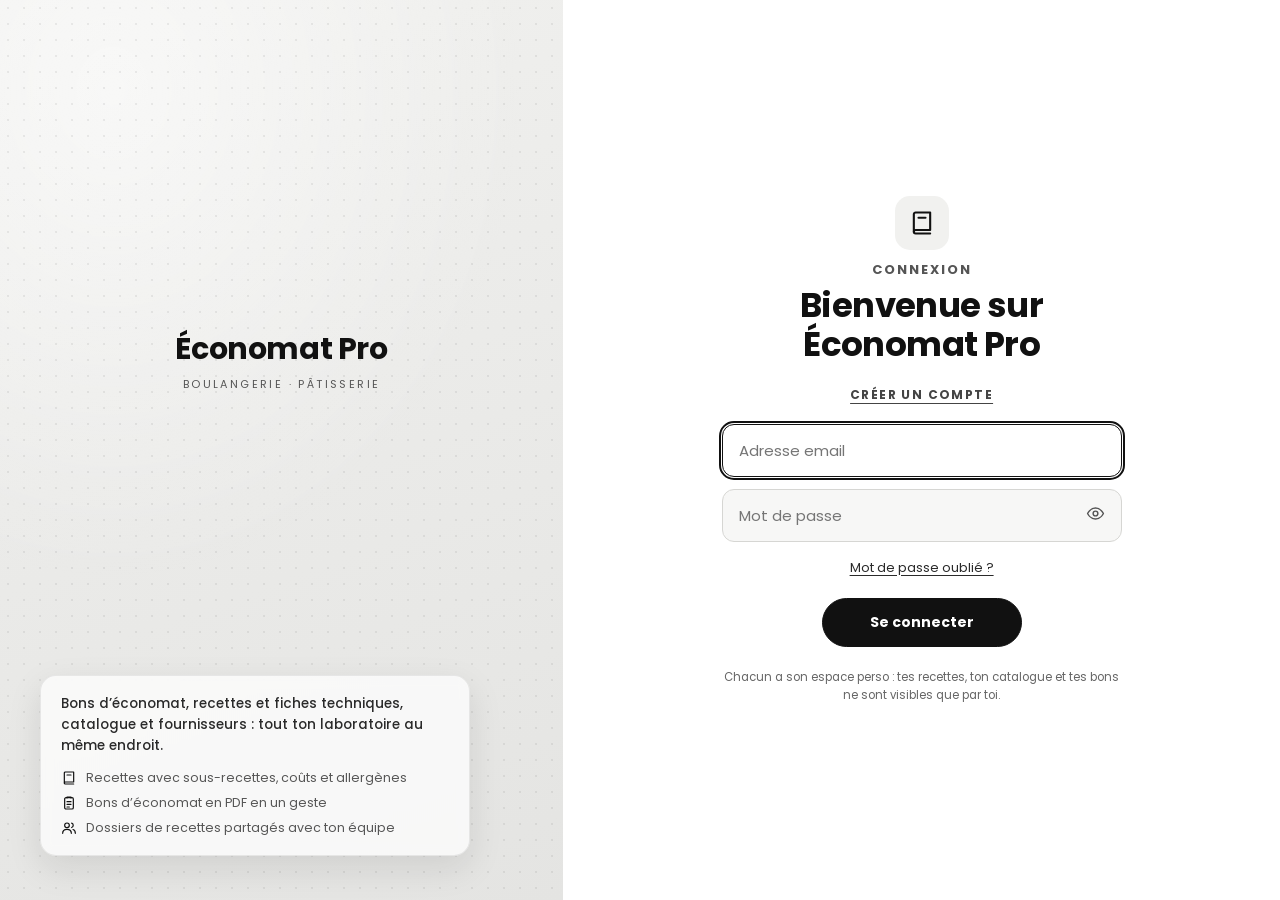
==== commit daeea05a: "Fusion 13 : nouvelle archive du propriétaire avec main - source/ : mise à jour du propriétaire fusio" ====
--- a/index.html
+++ b/index.html
@@ -1936,6 +1936,96 @@
 html.lay-mob body.ch-thread .topbar,html.lay-mob body.ch-thread #topbar,html.lay-mob body.ch-thread #bnav{display:none!important}
 html.lay-mob body.ch-thread .ch-comp{padding-bottom:calc(8px + env(safe-area-inset-bottom))}
 body.bk-pick .ux-fab,body.ch-thread .ux-fab{display:none!important}
+.ch-tip{display:flex;gap:8px;align-items:flex-start;padding:14px 16px;line-height:1.4}.ch-tip svg{width:16px;height:16px;flex:none;margin-top:2px}
+
+/* ══ Traitement de texte (procédé) ══ */
+.rte{border:1px solid var(--bd2);border-radius:12px;background:var(--card,#fff);overflow:visible;position:relative}
+.rte-bar{display:flex;flex-wrap:wrap;align-items:center;gap:2px;padding:6px;border-bottom:1px solid var(--bd);background:var(--alt);border-radius:12px 12px 0 0;position:sticky;top:0;z-index:5}
+.rte-b{border:0;background:none;color:var(--i);font:inherit;font-size:14px;min-width:34px;height:34px;border-radius:8px;display:inline-flex;align-items:center;justify-content:center;cursor:pointer;padding:0 6px;position:relative}
+.rte-b:hover{background:var(--beige)}
+.rte-b.on{background:var(--i);color:var(--on-i)}
+.rte-b svg{width:17px;height:17px}
+.rte-t{font-weight:700;font-size:13px}
+.rte-a{font-weight:800;font-size:15px;line-height:1}
+.rte-u{position:absolute;left:8px;right:8px;bottom:5px;height:3px;border-radius:2px;background:#C0392B}
+.rte-clr sub{font-size:9px}
+.rte-sep{width:1px;height:22px;background:var(--bd2);margin:0 4px}
+.rte-sel{height:34px;border:1px solid var(--bd);border-radius:8px;background:var(--card,#fff);color:var(--i);font:inherit;font-size:13px;padding:0 6px;cursor:pointer}
+.rte-al{display:inline-block;width:16px;height:12px;background:linear-gradient(currentColor,currentColor) 0 0/100% 2px no-repeat,linear-gradient(currentColor,currentColor) 0 5px/70% 2px no-repeat,linear-gradient(currentColor,currentColor) 0 10px/100% 2px no-repeat}
+.rte-al.c{background:linear-gradient(currentColor,currentColor) 0 0/100% 2px no-repeat,linear-gradient(currentColor,currentColor) 50% 5px/70% 2px no-repeat,linear-gradient(currentColor,currentColor) 0 10px/100% 2px no-repeat}
+.rte-al.r{background:linear-gradient(currentColor,currentColor) 0 0/100% 2px no-repeat,linear-gradient(currentColor,currentColor) 100% 5px/70% 2px no-repeat,linear-gradient(currentColor,currentColor) 0 10px/100% 2px no-repeat}
+.rte-al.j{background:linear-gradient(currentColor,currentColor) 0 0/100% 2px no-repeat,linear-gradient(currentColor,currentColor) 0 5px/100% 2px no-repeat,linear-gradient(currentColor,currentColor) 0 10px/100% 2px no-repeat}
+.rte-dd{position:relative;display:inline-flex}
+.rte-pop{display:none;position:absolute;top:38px;left:0;z-index:30;background:var(--card,#fff);border:1px solid var(--bd2);border-radius:10px;box-shadow:0 8px 24px rgba(0,0,0,.18);padding:8px;grid-template-columns:repeat(4,28px);gap:6px}
+.rte-pop.on{display:grid}
+.rte-pop button{width:28px;height:28px;border-radius:50%;border:1px solid rgba(0,0,0,.15);cursor:pointer}
+.rte-pop.sym{grid-template-columns:repeat(5,auto)}
+.rte-pop.sym button{width:auto;min-width:34px;height:32px;border-radius:8px;background:var(--alt);color:var(--i);font:inherit;font-size:13px;padding:0 6px}
+.rte-pop .rte-none{background:var(--card,#fff);display:flex;align-items:center;justify-content:center;color:var(--i3)}
+.rte-pop .rte-none svg{width:14px;height:14px}
+.rte-ed{min-height:220px;max-height:60vh;overflow:auto;padding:14px 16px;outline:0;font-size:15px;line-height:1.55;color:var(--i)}
+.rte-ed.empty:before{content:attr(data-ph);color:var(--i4);pointer-events:none;position:absolute}
+.rte-ed p,.rt-view p,.bx-rt p{margin:0 0 6px}
+.rte-ed h3,.rt-view h3,.bx-rt h3{font-size:1.18em;margin:12px 0 6px;font-weight:700}
+.rte-ed h4,.rt-view h4,.bx-rt h4{font-size:1.04em;margin:10px 0 4px;font-weight:700}
+.rte-ed ul,.rte-ed ol,.rt-view ul,.rt-view ol,.bx-rt ul,.bx-rt ol{margin:4px 0 8px;padding-left:24px}
+.rte-ed li,.rt-view li,.bx-rt li{margin:2px 0}
+.rte-ed blockquote,.rt-view blockquote,.bx-rt blockquote{margin:8px 0;padding:8px 12px;border-left:3px solid var(--i);background:var(--alt);border-radius:0 8px 8px 0}
+.rte-ed hr,.rt-view hr,.bx-rt hr{border:0;border-top:1px solid var(--bd2);margin:10px 0}
+.rt-sm{font-size:.85em}.rt-lg{font-size:1.3em}
+.rte-st{display:flex;justify-content:space-between;gap:10px;padding:6px 12px;border-top:1px solid var(--bd);font-size:11.5px;color:var(--i4)}
+@media (max-width:820px){ .rte-hint{display:none} .rte-bar{overflow-x:auto;flex-wrap:nowrap;scrollbar-width:none} .rte-pop{position:fixed;top:auto;left:12px;right:12px;bottom:90px;grid-template-columns:repeat(6,36px);justify-content:center} .rte-pop button{width:34px;height:34px} }
+html.lay-mob .rte-hint{display:none}
+html.lay-mob .rte-bar{overflow-x:auto;flex-wrap:nowrap;scrollbar-width:none}
+.pk-recgo{display:flex;flex-direction:column;align-items:flex-start;gap:8px;padding:6px 0 14px}
+.pk-recgo small{font-size:12px;color:var(--i3);line-height:1.45}
+
+/* ══ Livre : éditeur comme les bons ══ */
+html.re-full #p-livre{padding:0;max-width:none;height:100%;position:relative}
+#p-livre #bk-wrap{height:100%}
+@media (max-width:820px){ html.re-full #p-livre{height:auto;min-height:100%;padding-bottom:calc(84px + env(safe-area-inset-bottom,0px))} #p-livre .re-top .re-save{width:auto;padding:0 12px;font-size:12.5px} }
+html.lay-mob.re-full #p-livre{height:auto;min-height:100%;padding-bottom:calc(84px + env(safe-area-inset-bottom,0px))}
+#p-livre .re-box .fi{height:38px}
+#p-livre .tots{margin-top:12px}
+.bk-sel{display:flex;align-items:center;gap:10px;padding:8px 0;border-bottom:1px solid var(--bd)}
+.bk-nm{flex:1;min-width:0;border:0;background:none;color:inherit;font:inherit;text-align:left;cursor:pointer;display:flex;flex-direction:column;padding:4px 0}
+.bk-nm b{font-size:14px;overflow:hidden;text-overflow:ellipsis;white-space:nowrap}
+.bk-nm small{font-size:12px;color:var(--i3)}
+.bk-ovb{display:inline-flex;align-items:center;gap:3px;color:var(--g2,var(--i));font-weight:600}
+.bk-ovb .ic,.bk-ovb svg{width:12px;height:12px;font-size:12px}
+.bk-cat{display:flex;align-items:center;gap:6px;font-size:11.5px;font-weight:700;letter-spacing:.05em;text-transform:uppercase;color:var(--i3);padding:14px 0 4px}
+.bk-cat small{font-weight:600;color:var(--i4)}
+.bka-it{width:100%;border:0;background:none;font:inherit;color:inherit;text-align:left;cursor:pointer}
+.bke-modal{max-width:760px}
+.bke-card .ilist{margin-bottom:10px}
+.bke-u{border:1px solid var(--bd);border-radius:8px;background:var(--card);color:var(--i);font:inherit;font-size:12.5px;height:34px;padding:0 4px}
+.bke-add{position:relative;margin-top:6px}
+.bke-sug{display:flex;flex-direction:column;margin-top:4px}
+.bke-sug button{display:flex;align-items:center;gap:10px;border:0;border-bottom:1px solid var(--bd);background:none;color:inherit;font:inherit;text-align:left;padding:10px 6px;cursor:pointer;min-height:44px}
+.bke-sug button:hover{background:var(--alt)}
+.bke-sug svg,.bke-sug .ic{width:16px;height:16px;flex:none}
+.bke-sug span{flex:1;min-width:0}
+.bke-sug small{font-size:11.5px;color:var(--i4)}
+.bke-tot{display:flex;gap:18px;justify-content:flex-end;font-size:13px;color:var(--i3);padding-top:10px}
+.bke-tot b{color:var(--i)}
+.bke-mult input{width:56px}
+/* aperçu du livre */
+.bkv{display:flex;flex-direction:column;gap:18px}
+.bkv-p{background:#fff;color:#231F20;border-radius:14px;box-shadow:0 8px 30px var(--sh);border:1px solid var(--bd);overflow:hidden}
+.bkv-cover{min-height:420px;display:flex;flex-direction:column;align-items:center;justify-content:center;text-align:center;padding:40px}
+.bkv-cover h1{font-size:30px;margin:22px 0 8px}
+.bkv-cover p{color:#6E6E6E;margin:0 0 18px}
+.bkv-cover small{color:#8C8C8C;margin-top:30px}
+.bkv-rule{width:70%;height:2px;background:#231F20}
+.bkv-toc{padding:28px 34px}
+.bkv-toc h2{text-align:center;margin:0 0 16px;font-size:22px}
+.bkv-c{font-weight:700;font-size:12px;color:#1E9655;text-transform:uppercase;margin:14px 0 4px}
+.bkv-l{display:flex;align-items:baseline;gap:6px;font-size:13.5px;padding:3px 0 3px 10px}
+.bkv-l i{flex:1;border-bottom:1px dotted #A0A0A0}
+#p-livre .bk-auto{display:flex;gap:8px;align-items:flex-start;white-space:normal;font-size:13px;line-height:1.4;padding-bottom:4px}
+#p-livre .bk-auto input{margin-top:3px;flex:none}
+.bk-nm b{white-space:normal;display:-webkit-box;-webkit-line-clamp:2;-webkit-box-orient:vertical}
+.bx-band img[src=""],.bx-band img:not([src]){display:none}
 
 /* mode mobile forcé */
 html.lay-mob .esplit{grid-template-columns:minmax(0,1fr) minmax(0,440px);}
@@ -1965,12 +2055,15 @@
 html.lay-mob .catm-b{gap:0;}html.lay-mob .catm-b button,html.lay-mob .catm-sr button{width:32px;height:34px;}html.lay-mob .rf-fold{flex-direction:column;align-items:flex-start;gap:8px;position:relative;}html.lay-mob .rf-fold>.ic{position:absolute;top:12px;right:10px;}html.lay-mob .rf-ft b{white-space:normal;line-height:1.25;}
 html.lay-mob .ch{grid-template-columns:1fr;height:calc(100vh - 170px)}html.lay-mob .ch .ch-r{display:none}html.lay-mob .ch.open .ch-l{display:none}html.lay-mob .ch.open .ch-r{display:flex}html.lay-mob .ch-l{border-right:0}html.lay-mob .ch-back{display:inline-flex}html.lay-mob .ch-m{max-width:90%}
 html.lay-mob body.ch-thread #p-chat{position:fixed;inset:0;z-index:60;background:var(--p);padding:0!important;margin:0!important;overflow:hidden}html.lay-mob body.ch-thread #p-chat .ch{height:100dvh;height:100svh;border:0;border-radius:0}html.lay-mob body.ch-thread .topbar,html.lay-mob body.ch-thread #topbar,html.lay-mob body.ch-thread #bnav,html.lay-mob body.ch-thread .bk-m-btn{display:none!important}html.lay-mob body.ch-thread .ch-comp{padding-bottom:calc(8px + env(safe-area-inset-bottom))}
+html.lay-mob .rte-hint{display:none}html.lay-mob .rte-bar{overflow-x:auto;flex-wrap:nowrap;scrollbar-width:none}html.lay-mob .rte-pop{position:fixed;top:auto;left:12px;right:12px;bottom:90px;grid-template-columns:repeat(6,36px);justify-content:center}html.lay-mob .rte-pop button{width:34px;height:34px}
+html.lay-mob.re-full #p-livre{height:auto;min-height:100%;padding-bottom:calc(84px + env(safe-area-inset-bottom,0px))}html.lay-mob #p-livre .re-top .re-save{width:auto;padding:0 12px;font-size:12.5px}
 </style>
-<script>window.ECO_SERVER={"url": "https://fbwuhejcphsjhhkfkjku.supabase.co", "key": "sb_publishable_QRPVGvql3M2eSfvwkBDTfw_9Pc8fuo0"};window.ECO_BUILD="7b12981a19";</script>
+<script>window.ECO_SERVER={"url": "https://fbwuhejcphsjhhkfkjku.supabase.co", "key": "sb_publishable_QRPVGvql3M2eSfvwkBDTfw_9Pc8fuo0"};window.ECO_BUILD="1d92454f6d";</script>
 <script>/* Apparence : mode clair / sombre et couleur de l'application.
    Lu de façon synchrone au chargement pour éviter un flash de couleur. */
 (function(){
   var PAL={
+    blanc:{n:'Épuré blanc',h:0,s:0,sty:1,sw:'#FFFFFF'},
     creme:{n:'Crème & Encre',h:40,s:14,sty:1,sw:'#C2603A'}, sauge2:{n:'Sauge moderne',h:135,s:14,sty:1,sw:'#2F6B4F'},
     ocean:{n:'Océan',h:222,s:48,sty:1,sw:'#3B5BDB'}, terra:{n:'Terracotta lin',h:20,s:50,sty:1,sw:'#C2603A'},
     graphite:{n:'Graphite',h:0,s:0,sty:1,sw:'#1A1A1A'}, poudre:{n:'Rose poudré',h:350,s:45,sty:1,sw:'#B84A62'},
@@ -1982,10 +2075,14 @@
     canard:{n:'Bleu canard',h:186,s:42}, bleuet:{n:'Bleuet',h:222,s:52}, prune:{n:'Prune',h:292,s:28}, cerise:{n:'Cerise',h:354,s:58}
   };
   var STY={"epure": {"--p":"#FFFFFF","--p2":"#F7F7F6","--p3":"#EDEDEC","--card":"#FFFFFF","--alt":"#F7F7F6","--beige":"#F1F1EF","--beige2":"#E4E4E2","--am":"#F1F1EF","--am2":"#444444","--g2":"#444444","--bd":"#E8E8E6","--bd2":"#D6D6D3","--i":"#111111","--i2":"#2A2A2A","--i3":"#555555","--i4":"#666666","--g":"#111111","--i-h":"#000000","--on-i":"#FFFFFF","--ink-rgb":"17,17,17","--on-rgb":"255,255,255","--sh":"rgba(20,20,30,.06)"}, "creme": {"--p": "#FAFAF7", "--p2": "#F3F2EC", "--p3": "#E4DECB", "--card": "#FFFFFF", "--alt": "#F3F2EC", "--beige": "#EFEBDD", "--beige2": "#E4DECB", "--am": "#EFEBDD", "--am2": "#B4532E", "--g2": "#B4532E", "--bd": "#E7E5DC", "--bd2": "#E7E5DC", "--i": "#1A1A1A", "--i2": "#333333", "--i3": "#5C5A55", "--i4": "#6B6862", "--g": "#1A1A1A", "--i-h": "#C2603A", "--on-i": "#fff", "--ink-rgb": "26,26,26", "--on-rgb": "255,255,255", "--sh": "rgba(20,20,30,.07)"}, "sauge2": {"--p": "#F5F7F3", "--p2": "#ECF0E8", "--p3": "#D2DDC9", "--card": "#FFFFFF", "--alt": "#ECF0E8", "--beige": "#E2EADC", "--beige2": "#D2DDC9", "--am": "#E2EADC", "--am2": "#2F6B4F", "--g2": "#2F6B4F", "--bd": "#DDE4D7", "--bd2": "#DDE4D7", "--i": "#1D2B24", "--i2": "#2F4036", "--i3": "#55665B", "--i4": "#64756A", "--g": "#1D2B24", "--i-h": "#2F6B4F", "--on-i": "#fff", "--ink-rgb": "29,43,36", "--on-rgb": "255,255,255", "--sh": "rgba(20,20,30,.07)"}, "ocean": {"--p": "#F3F6FA", "--p2": "#E9EFF7", "--p3": "#CFDBF0", "--card": "#FFFFFF", "--alt": "#E9EFF7", "--beige": "#E1E9F6", "--beige2": "#CFDBF0", "--am": "#E1E9F6", "--am2": "#3B5BDB", "--g2": "#3B5BDB", "--bd": "#DCE4EF", "--bd2": "#DCE4EF", "--i": "#14213D", "--i2": "#27395E", "--i3": "#4A5B7B", "--i4": "#5A6B8A", "--g": "#14213D", "--i-h": "#3B5BDB", "--on-i": "#fff", "--ink-rgb": "20,33,61", "--on-rgb": "255,255,255", "--sh": "rgba(20,20,30,.07)"}, "terra": {"--p": "#F8F2EB", "--p2": "#F0E7DC", "--p3": "#E7CDB0", "--card": "#FFFDFA", "--alt": "#F0E7DC", "--beige": "#F1DFCB", "--beige2": "#E7CDB0", "--am": "#F1DFCB", "--am2": "#B5522E", "--g2": "#B5522E", "--bd": "#E8DCCB", "--bd2": "#E8DCCB", "--i": "#2B1F1A", "--i2": "#432F27", "--i3": "#6A564C", "--i4": "#76624F", "--g": "#2B1F1A", "--i-h": "#C2603A", "--on-i": "#fff", "--ink-rgb": "43,31,26", "--on-rgb": "255,255,255", "--sh": "rgba(20,20,30,.07)"}, "graphite": {"--p": "#F4F4F3", "--p2": "#EBEBEA", "--p3": "#D8D8D5", "--card": "#FFFFFF", "--alt": "#EBEBEA", "--beige": "#E6E6E4", "--beige2": "#D8D8D5", "--am": "#E6E6E4", "--am2": "#444444", "--g2": "#444444", "--bd": "#DEDEDC", "--bd2": "#DEDEDC", "--i": "#111111", "--i2": "#2A2A2A", "--i3": "#555555", "--i4": "#666666", "--g": "#111111", "--i-h": "#111111", "--on-i": "#fff", "--ink-rgb": "17,17,17", "--on-rgb": "255,255,255", "--sh": "rgba(20,20,30,.07)"}, "poudre": {"--p": "#FBF5F3", "--p2": "#F5EAE7", "--p3": "#EBCFCF", "--card": "#FFFFFF", "--alt": "#F5EAE7", "--beige": "#F4E0E0", "--beige2": "#EBCFCF", "--am": "#F4E0E0", "--am2": "#A83F57", "--g2": "#A83F57", "--bd": "#EBDAD5", "--bd2": "#EBDAD5", "--i": "#2E1F24", "--i2": "#47303A", "--i3": "#6E5560", "--i4": "#7A606B", "--g": "#2E1F24", "--i-h": "#B84A62", "--on-i": "#fff", "--ink-rgb": "46,31,36", "--on-rgb": "255,255,255", "--sh": "rgba(20,20,30,.07)"}, "minuit": {"--p": "#0F1320", "--p2": "#151A2B", "--p3": "#1B2136", "--card": "#161B2D", "--alt": "#1B2136", "--beige": "#242B45", "--beige2": "#2E3757", "--am": "#242B45", "--am2": "#F2B35E", "--g2": "#F2B35E", "--bd": "#252C45", "--bd2": "#323A5C", "--i": "#ECEFF8", "--i2": "#CDD3E6", "--i3": "#9AA3C0", "--i4": "#8089A8", "--g": "#ECEFF8", "--on-i": "#0F1320", "--i-h": "#FFFFFF", "--ink-rgb": "236,239,248", "--on-rgb": "15,19,32", "--sh": "rgba(0,0,0,.4)", "--re": "#EF7D6E", "--gr": "#6CC592", "--gr2": "#6CC592", "--bl": "#8DB4DA", "--warn": "#E2A55E", "--gr-bg": "rgba(108,197,146,.14)", "--gr-bd": "rgba(108,197,146,.32)", "--gr-bg2": "rgba(108,197,146,.09)", "--re-bg": "rgba(239,125,110,.14)", "--re-bd": "rgba(239,125,110,.34)", "--re-bg2": "rgba(239,125,110,.22)", "--warn-bg": "rgba(226,165,94,.12)", "--warn-bd": "rgba(226,165,94,.32)", "--bl-bg": "rgba(141,180,218,.15)"}};
+  STY.blanc=STY.epure;
   var KEYS=['--p','--p2','--p3','--card','--alt','--beige','--beige2','--am','--am2','--g2','--bd','--bd2','--i','--i2','--i3','--i4','--g','--on-i','--i-h','--ink-rgb','--on-rgb','--sh',
     '--re','--gr','--gr2','--bl','--warn','--gr-bg','--gr-bd','--gr-bg2','--re-bg','--re-bd','--re-bg2','--warn-bg','--warn-bd','--bl-bg'];
   function hsl(h,s,l){ return 'hsl('+h+','+(Math.round(s*10)/10)+'%,'+l+'%)'; }
   function get(){ try{ return JSON.parse(localStorage.getItem('v4_theme'))||{}; }catch(e){ return {}; } }
+  // Épuré devient le thème général : passage unique de tout le monde en « Épuré blanc »
+  // (les autres couleurs restent au choix dans les Réglages).
+  try{ if(!localStorage.getItem('v4_theme_epure1')){ var _t=get(); _t.accent='blanc'; localStorage.setItem('v4_theme',JSON.stringify(_t)); localStorage.setItem('v4_theme_epure1','1'); } }catch(e){}
   function mq(){ try{ return window.matchMedia('(prefers-color-scheme: dark)'); }catch(e){ return null; } }
   function isDark(m){ if(m==='dark') return true; if(m==='light') return false; var q=mq(); return !!(q&&q.matches); }
   function vars(key,p,dark){
@@ -2023,54 +2120,67 @@
       '--bl':'#0F5A99','--bl-bg':'#E4EEF8'}}
   };
   LOCKS.epure={n:'Épuré · blanc',cls:'th-epure',logo:'',nl:1,bg:'#FFFFFF',acc:'#111111',bon:{beige:[241,241,239],alt:[247,247,246],sep:[228,228,226],ink:[17,17,17]},vars:STY.epure};
-  // Épuré : un seul thème verrouillé, avec plusieurs jeux de couleur au choix
-  var EPALS={}, EORDER=[], EPAL='blanc';
+  // Épuré : thème verrouillé qui propose TOUTES les couleurs du thème de base
+  // (+ « Blanc », sa couleur d’origine), avec le mode clair / sombre.
+  var EPALS={}, EORDER=[], EPAL='blanc', EALIAS={sable:'creme',sauge:'sauge2',rose:'poudre',nuit:'minuit'};
   (function(){
-    function hx(h){ return [1,3,5].map(function(k){ return parseInt(h.substr(k,2),16); }); }
-    EPALS.blanc={n:'Blanc',sw:'#FFFFFF',bg:'#FFFFFF',acc:'#111111',dk:false,vars:STY.epure,bon:LOCKS.epure.bon}; EORDER.push('blanc');
-    [['sable','Sable','creme'],['sauge','Sauge','sauge2'],['ocean','Océan','ocean'],['rose','Rose','poudre'],['terra','Terracotta','terra'],['graphite','Graphite','graphite'],['nuit','Nuit','minuit']].forEach(function(x){
-      var v=STY[x[2]], dk=x[2]==='minuit';
-      EPALS[x[0]]={n:x[1],sw:v['--p'],bg:v['--p'],acc:dk?v['--am2']:v['--i-h'],dk:dk,vars:v,
-        bon:{beige:hx(dk?'#E4E4E2':v['--beige']),alt:hx(dk?'#F7F7F6':v['--alt']),sep:hx(dk?'#E4E4E2':v['--bd']),ink:hx(dk?'#111111':v['--i'])}}; EORDER.push(x[0]);
-    });
+    EPALS.blanc={n:'Blanc',sw:'#FFFFFF'}; EORDER.push('blanc');
+    Object.keys(PAL).forEach(function(k){ EPALS[k]={n:PAL[k].n,sw:null,pal:k}; EORDER.push(k); });
   })();
   function epureSync(){
-    var P=EPALS[EPAL]||EPALS.blanc, L=LOCKS.epure;
-    L.n='Épuré'; L.vars=P.vars; L.bg=P.bg; L.acc=P.acc; L.dk=P.dk; L.bon=P.bon;
-  }
-  function epureSet(k,save){ if(!EPALS[k]) return false; EPAL=k; if(save){ try{ localStorage.setItem('v4_epure_pal',k); }catch(e){} } epureSync(); return true; }
-  try{ var _ep=window.__EPURE_PAL||localStorage.getItem('v4_epure_pal'); if(_ep) epureSet(_ep,false); }catch(e){ epureSync(); }
+    var k=EPALS[EPAL]?EPAL:'blanc', L=LOCKS.epure, t=get(), P=PAL[k];
+    L.n='Épuré'; L.palKey=k==='blanc'?null:k;
+    if(k==='blanc'){
+      var dk=isDark(t.mode);
+      L.vars=dk?vars('graphite',PAL.graphite,true):STY.epure; L.dk=dk; L.bg=L.vars['--p']||'#FFFFFF'; L.acc='#111111';
+      L.bon={beige:[241,241,239],alt:[247,247,246],sep:[228,228,226],ink:[17,17,17]};
+    } else {
+      var d2=P.dk?true:isDark(t.mode);
+      L.vars=vars(k,P,d2); L.dk=d2; L.bg=L.vars['--p']||'#FBF8F3'; L.acc=L.vars['--i-h']||'#231F20'; L.bon=null;
+    }
+  }
+  function epureSet(k,save){ k=EALIAS[k]||k; if(!EPALS[k]) return false; EPAL=k; if(save){ try{ localStorage.setItem('v4_epure_pal',k); }catch(e){} } epureSync(); return true; }
+  try{ var _ep=window.__EPURE_PAL||localStorage.getItem('v4_epure_pal'); if(_ep) epureSet(_ep,false); }catch(e){}
   epureSync();
+  function epOk(k){ k=EALIAS[k]||k; return !!EPALS[k]; }
   function lockKey(){
     try{
-      var fx=window.__THEME_LOCK; if(fx&&/^epure-/.test(fx)&&EPALS[fx.slice(6)]){ epureSet(fx.slice(6),false); fx='epure'; }
+      var fx=window.__THEME_LOCK; if(fx&&/^epure-/.test(fx)&&epOk(fx.slice(6))){ epureSet(fx.slice(6),false); fx='epure'; }
       if(fx&&LOCKS[fx]){ try{ localStorage.setItem('v4_theme_lock',fx); }catch(e){} return fx; }
       var m=/[?&#]theme=([a-z0-9-]+)/i.exec(location.search+location.hash), k=m&&m[1].toLowerCase();
-      var mp=/[?&#]pal=([a-z0-9]+)/i.exec(location.search+location.hash); if(mp&&EPALS[mp[1].toLowerCase()]) epureSet(mp[1].toLowerCase(),true);
-      var al=k&&/^epure-([a-z0-9]+)$/.exec(k); if(al&&EPALS[al[1]]){ epureSet(al[1],true); k='epure'; }
+      var mp=/[?&#]pal=([a-z0-9]+)/i.exec(location.search+location.hash); if(mp&&epOk(mp[1].toLowerCase())) epureSet(mp[1].toLowerCase(),true);
+      var al=k&&/^epure-([a-z0-9]+)$/.exec(k); if(al&&epOk(al[1])){ epureSet(al[1],true); k='epure'; }
       if(k&&LOCKS[k]){ localStorage.setItem('v4_theme_lock',k); return k; }
-      k=localStorage.getItem('v4_theme_lock'); var a2=k&&/^epure-([a-z0-9]+)$/.exec(k); if(a2&&EPALS[a2[1]]){ epureSet(a2[1],true); k='epure'; localStorage.setItem('v4_theme_lock',k); } return LOCKS[k]?k:null;
+      k=localStorage.getItem('v4_theme_lock'); var a2=k&&/^epure-([a-z0-9]+)$/.exec(k); if(a2&&epOk(a2[1])){ epureSet(a2[1],true); k='epure'; localStorage.setItem('v4_theme_lock',k); } return LOCKS[k]?k:null;
     }catch(e){ return null; }
   }
   var LOCK=lockKey();
   function apply(t){
-    t=t||get(); var key=PAL[t.accent]?t.accent:'creme', p=PAL[key], dark=p.dk?true:isDark(t.mode);
+    t=t||get(); var key=PAL[t.accent]?t.accent:'blanc', p=PAL[key], dark=p.dk?true:isDark(t.mode);
     var root=document.documentElement, v=vars(key,p,dark);
+    if(LOCK==='epure') epureSync();
     if(LOCK){ dark=!!LOCKS[LOCK].dk; v=LOCKS[LOCK].vars; }
     Object.keys(LOCKS).forEach(function(k){ root.classList.toggle(LOCKS[k].cls,k===LOCK); });
-    root.classList.toggle('th-nologo',LOCK?!!LOCKS[LOCK].nl:!!p.nl);
+    root.classList.toggle('th-nologo',!crestOn(t));
     root.setAttribute('data-theme',dark?'dark':'light');
     KEYS.forEach(function(k){ if(v[k]) root.style.setProperty(k,v[k]); else root.style.removeProperty(k); });
     var bg=v['--p']||'#FBF8F3';
     var m=document.querySelector('meta[name=theme-color]'); if(m) m.setAttribute('content',bg);
   }
+  // Blason : option à cocher (comme clair / sombre). Par défaut affiché sur le
+  // thème de base, masqué sur Épuré ; le thème Compagnons garde son logo.
+  // Blason et « C » : options à cocher (comme clair / sombre), masqués par défaut.
+  function crestOn(t){ t=t||get(); return LOCK==='compagnons'||t.crest===true; }
+  window.themeCmark=function(){ return get().cmark===true; };
+  window.themeCrest=function(){ return crestOn(); };
+  window.themeCrestKey=function(){ return LOCK?'crest_'+LOCK:'crest'; };
   window.THEME_PAL=PAL;
-  window.themeNoLogo=function(){ var p=PAL[get().accent]; return !LOCK&&!!(p&&p.nl); };
+  window.themeNoLogo=function(){ return LOCK!=='compagnons'&&!crestOn(); };
   window.loadTheme=get;
   window.applyTheme=apply;
-  window.themeLock=function(){ return LOCK?{key:LOCK,n:LOCKS[LOCK].n,logo:LOCKS[LOCK].logo,nl:!!LOCKS[LOCK].nl,bon:LOCKS[LOCK].bon,pals:LOCK==='epure'?EORDER.map(function(k){ return {k:k,n:EPALS[k].n,sw:EPALS[k].sw,on:k===EPAL}; }):null}:null; };
+  window.themeLock=function(){ return LOCK?{key:LOCK,n:LOCKS[LOCK].n,logo:LOCKS[LOCK].logo,nl:!!LOCKS[LOCK].nl,bon:LOCKS[LOCK].bon,palKey:LOCKS[LOCK].palKey||null,pals:LOCK==='epure'?EORDER.map(function(k){ return {k:k,n:EPALS[k].n,sw:EPALS[k].sw||window.themeSwatch(k,false),on:k===EPAL}; }):null}:null; };
   window.themeEpurePal=function(k){ if(LOCK!=='epure'||!epureSet(k,true)) return false; themeAnim(); window.applyTheme(); return true; };
-  window.themeLocks=function(){ return Object.keys(LOCKS).map(function(k){ var L=LOCKS[k]; return {key:k,n:L.n,logo:L.logo,nl:!!L.nl,bg:L.bg,colors:[L.vars['--i'],L.vars['--i-h'],L.acc,L.vars['--beige']]}; }); };
+  window.themeLocks=function(){ return Object.keys(LOCKS).map(function(k){ var L=LOCKS[k]; return {key:k,n:L.n,logo:L.logo,nl:!!L.nl,bg:L.bg,colors:[L.vars['--i']||'#231F20',L.vars['--i-h']||L.acc||'#231F20',L.acc,L.vars['--beige']||'#EFE6D6']}; }); };
   window.themeUnlock=function(){ try{ localStorage.removeItem('v4_theme_lock'); }catch(e){} LOCK=null; themeAnim(); window.applyTheme(); };
   window.themeSetLock=function(k){ if(!LOCKS[k]) return false; try{ localStorage.setItem('v4_theme_lock',k); }catch(e){} LOCK=k; themeAnim(); window.applyTheme(); return true; };
   // Changement de thème en fondu (couleurs qui glissent de l'une à l'autre)
@@ -2433,7 +2543,7 @@
     <div id="p-partage" class="pg" style="display:none;"><div class="narrow wide" id="part-wrap"></div></div>
 
     <!-- LIVRE -->
-    <div id="p-livre" class="pg" style="display:none;"><div class="narrow" id="bk-wrap"></div></div>
+    <div id="p-livre" class="pg" style="display:none;"><div id="bk-wrap"></div></div>
 
     <!-- MESSAGES -->
     <div id="p-chat" class="pg" style="display:none;"><div class="narrow wide" id="chat-wrap"></div></div>
@@ -4586,7 +4696,7 @@
 }
 // Thème verrouillé par le lien d'accès : son logo remplace l'emblème
 // (menu, écran de connexion, bons et fiches)
-if(typeof themeLock==='function'&&themeLock()){
+if(typeof themeLock==='function'&&themeLock()&&themeLock().logo){
   BON_CREST=themeLock().logo;
   // pas de « C » sur les bons et les fiches
   BON_CMARK='';
@@ -4594,8 +4704,8 @@
 function themeLockCardHTML(L){
   var lay=(typeof getLayout==='function'?getLayout():'auto');
   return '<div class="cw" id="th-card"><div class="cw-t">'+ic('sparkle')+' Apparence</div>'+
-    '<div class="th-lock">'+(L.logo?'<img src="'+L.logo+'" alt="">':'<span class="th-lock-i">'+ic('sparkle')+'</span>')+'<div><b>Thème '+esc(L.n)+'</b><small>'+ic('lock')+' Attribué par ton lien d’accès : '+(L.logo?'les couleurs et le logo ne peuvent pas être changés':(L.pals?'tu peux seulement choisir le jeu de couleurs ci-dessous':'le thème ne peut pas être changé'))+(L.pals?'.':' sur cet appareil.')+'</small></div></div>'+
-    (L.pals?'<div class="th-row"><span class="th-lbl">Couleurs</span><div class="th-sw">'+L.pals.map(function(p){ return '<button type="button" class="th-s'+(p.on?' on':'')+'" aria-pressed="'+p.on+'" onclick="setEpurePal(\''+p.k+'\')"><span class="th-dot" style="background-color:'+p.sw+';box-shadow:inset 0 0 0 1px rgba(0,0,0,.18)"></span>'+esc(p.n)+'</button>'; }).join('')+'</div></div>':'')+
+    '<div class="th-lock">'+(L.logo?'<img src="'+L.logo+'" alt="">':'<span class="th-lock-i">'+ic('sparkle')+'</span>')+'<div><b>Thème '+esc(L.n)+'</b><small>'+ic('lock')+' Attribué par ton lien d’accès : '+(L.logo?'les couleurs et le logo ne peuvent pas être changés':(L.pals?'tu choisis la couleur et le mode clair / sombre ci-dessous':'le thème ne peut pas être changé'))+(L.pals?'.':' sur cet appareil.')+'</small></div></div>'+
+    (L.pals?themeModeRows()+'<div class="th-lbl" style="margin:4px 0 8px">Couleur</div><div class="th-sw">'+L.pals.map(function(p){ return '<button type="button" class="th-s'+(p.on?' on':'')+'" aria-pressed="'+p.on+'" onclick="setEpurePal(\''+p.k+'\')"><span class="th-dot" style="background-color:'+p.sw+';box-shadow:inset 0 0 0 1px rgba(0,0,0,.18)"></span>'+esc(p.n)+'</button>'; }).join('')+'</div><div style="height:14px"></div>':'')+
     '<div class="th-row"><span class="th-lbl">Affichage</span><div class="seg">'+[['auto','Automatique'],['desk','Ordinateur'],['mob','Mobile']].map(function(m){ return '<button class="'+(lay===m[0]?'on':'')+'" onclick="setLayout(\''+m[0]+'\')">'+m[1]+'</button>'; }).join('')+'</div></div>'+
     (typeof clIsAdmin==='function'&&clIsAdmin()?'<button class="lnk" style="margin-top:10px" onclick="themeUnlockUI()">'+ic('x')+' Administrateur : retirer ce thème de cet appareil</button>':'')+
     '</div>';
@@ -4613,18 +4723,28 @@
 }
 function themeCardHTML(){
   if(typeof themeLock==='function'&&themeLock()) return themeLockCardHTML(themeLock());
-  var t=loadTheme(), mode=t.mode||'auto', acc=THEME_PAL[t.accent]?t.accent:'creme';
+  var t=loadTheme(), mode=t.mode||'auto', acc=THEME_PAL[t.accent]?t.accent:'blanc';
   var seg=[['auto','Automatique'],['light','Clair'],['dark','Sombre']].map(function(m){ return '<button class="'+(mode===m[0]?'on':'')+'" onclick="setThemeMode(\''+m[0]+'\')">'+m[1]+'</button>'; }).join('');
   function swb(k){ return '<button type="button" class="th-s'+(k===acc?' on':'')+'" aria-pressed="'+(k===acc)+'" onclick="setThemeAccent(\''+k+'\')"><span class="th-dot" style="background-color:'+themeSwatch(k,false)+'"></span>'+esc(THEME_PAL[k].n)+'</button>'; }
   var sw='<div class="th-sw">'+Object.keys(THEME_PAL).map(swb).join('')+'</div>';
   return '<div class="cw" id="th-card"><div class="cw-t">'+ic('sparkle')+' Apparence</div>'+
-    '<div class="th-row"><span class="th-lbl">Mode</span><div class="seg">'+seg+'</div></div>'+
+    themeModeRows()+
     '<div class="th-row"><span class="th-lbl">Affichage</span><div class="seg">'+[['auto','Automatique'],['desk','Ordinateur'],['mob','Mobile']].map(function(m){ var cur=(typeof getLayout==='function'?getLayout():'auto'); return '<button class="'+(cur===m[0]?'on':'')+'" onclick="setLayout(\''+m[0]+'\')">'+m[1]+'</button>'; }).join('')+'</div></div>'+
     '<div class="th-lbl" style="margin-bottom:8px">Thème et couleur de l’application</div>'+sw+
     '<div style="font-size:11.5px;color:var(--i4);margin-top:10px">« Automatique » suit le réglage clair / sombre du téléphone ou de l’ordinateur, et choisit l’affichage selon la taille de l’écran (le bouton '+ic('mobile')+' en haut passe de l’un à l’autre). Les bons et fiches PDF prennent la version claire de la couleur choisie.</div></div>';
 }
+function themeModeRows(){
+  var t=loadTheme(), mode=t.mode||'auto', cr=typeof themeCrest==='function'?themeCrest():true;
+  var seg=[['auto','Automatique'],['light','Clair'],['dark','Sombre']].map(function(m){ return '<button class="'+(mode===m[0]?'on':'')+'" onclick="setThemeMode(\''+m[0]+'\')">'+m[1]+'</button>'; }).join('');
+  var cm=typeof themeCmark==='function'&&themeCmark(), L=typeof themeLock==='function'&&themeLock();
+  function yn(k,on){ return '<div class="seg"><button class="'+(on?'on':'')+'" aria-pressed="'+on+'" onclick="setThemeOpt(\''+k+'\',true)">Avec</button><button class="'+(on?'':'on')+'" aria-pressed="'+(!on)+'" onclick="setThemeOpt(\''+k+'\',false)">Sans</button></div>'; }
+  return '<div class="th-row"><span class="th-lbl">Mode</span><div class="seg">'+seg+'</div></div>'+
+    (L&&L.logo?'':'<div class="th-row"><span class="th-lbl">Blason</span>'+yn('crest',cr)+'</div><div class="th-row"><span class="th-lbl">« C »</span>'+yn('cmark',cm)+'</div>');
+}
+function setThemeOpt(k,on){ var L=typeof themeLock==='function'&&themeLock(); if(L&&L.logo) return; var t=loadTheme(); t[k]=!!on; saveTheme(t); }
+function setThemeCrest(on){ var L=typeof themeLock==='function'&&themeLock(); if(L&&L.logo) return; var t=loadTheme(); t[typeof themeCrestKey==='function'?themeCrestKey():'crest']=!!on; saveTheme(t); }
 function saveTheme(t){ LS.setItem('v4_theme',JSON.stringify(t)); if(window.themeAnim) themeAnim(); applyTheme(t); var c=document.getElementById('th-card'); if(c) c.outerHTML=themeCardHTML(); }
-function setThemeMode(m){ if(typeof themeLock==='function'&&themeLock()) return; var t=loadTheme(); t.mode=m; saveTheme(t); }
+function setThemeMode(m){ var L=typeof themeLock==='function'&&themeLock(); if(L&&!L.pals) return; var t=loadTheme(); t.mode=m; saveTheme(t); }
 function setThemeAccent(a){ if(typeof themeLock==='function'&&themeLock()) return; var t=loadTheme(); t.accent=a; saveTheme(t); }
 function fillStorageInfo(){
   var e=document.getElementById('bk-store'); if(!e) return;
@@ -4698,7 +4818,7 @@
 }
 function ficheData(rec,mult0,sep){
   var p=loadProfile(), sections=[], process=[], seenProc={};
-  function addProc(r,title){ if(r.notes&&String(r.notes).trim()&&!seenProc[r.id]){ seenProc[r.id]=1; process.push({title:title,text:String(r.notes).trim()}); } }
+  function addProc(r,title){ if(((r.notes&&String(r.notes).trim())||r.notesHtml)&&!seenProc[r.id]){ seenProc[r.id]=1; var hh=r.notesHtml&&typeof rteClean==='function'?rteClean(r.notesHtml):''; process.push({title:title,text:String(r.notes||'').trim()||(hh&&typeof rteToText==='function'?rteToText(hh):''),html:hh}); } }
   function section(r,mult,title,depth,main){
     var rows=[], subs=[], w=0, c=0;
     r.items.forEach(function(it){
@@ -4747,7 +4867,7 @@
     '<div class="bx-h3">Allergènes</div><div class="bx-p" style="color:#231F20">'+(a.keys.length?'<b>'+esc(a.keys.map(algLabel).join(', '))+'</b>':(a.unknown.length?'—':'Aucun des 14 allergènes réglementaires.'))+'</div>'+
     (a.unknown.length?'<div class="bx-p" style="font-style:italic">Non renseignés pour : '+esc(a.unknown.join(', '))+'.</div>':'')+
     (a.auto.length?'<div class="bx-p" style="font-style:italic">Déduits automatiquement, à vérifier : '+esc(a.auto.join(', '))+'.</div>':'')+
-    (f.process.length?'<div class="bx-h3">Procédé</div>'+f.process.map(function(pr){ return (f.process.length>1?'<div style="font-weight:700;font-size:10px;margin:7px 0 2px">'+esc(pr.title)+'</div>':'')+'<div class="bx-p" style="color:#3B3536;white-space:pre-line">'+esc(pr.text)+'</div>'; }).join(''):'')+
+    (f.process.length?'<div class="bx-h3">Procédé</div>'+f.process.map(function(pr){ return (f.process.length>1?'<div style="font-weight:700;font-size:10px;margin:7px 0 2px">'+esc(pr.title)+'</div>':'')+(pr.html?'<div class="bx-p bx-rt" style="color:#3B3536">'+pr.html+'</div>':'<div class="bx-p" style="color:#3B3536;white-space:pre-line">'+esc(pr.text)+'</div>'); }).join(''):'')+
   '</div>';
 }
 function ficheShow(f){ FICHE_CUR=f; document.getElementById('fiche-body').innerHTML=ficheHTML(f); document.getElementById('m-fiche').classList.add('show'); }
@@ -4756,7 +4876,7 @@
 function ficheFromEditor(mode){
   if(!recItems.length){ toast('Ajoutez au moins un ingrédient','err'); return; }
   var tmp={id:editRecId||'__fiche__', name:document.getElementById('r-name').value.trim()||'Recette', cat:document.getElementById('r-cat').value, sub:(document.getElementById('r-sub')||{}).value||'',
-    image:curRecImg||document.getElementById('r-img').value.trim(), notes:document.getElementById('r-notes').value.trim(), items:recItems, pcs:(typeof REC_ED!=='undefined'&&REC_ED.pcs)||0, time:(typeof REC_ED!=='undefined'&&REC_ED.time)||0};
+    image:curRecImg||document.getElementById('r-img').value.trim(), notes:document.getElementById('r-notes').value.trim(), notesHtml:(typeof rteGet==='function'?rteGet('r-notes-rte'):''), items:recItems, pcs:(typeof REC_ED!=='undefined'&&REC_ED.pcs)||0, time:(typeof REC_ED!=='undefined'&&REC_ED.time)||0};
   var orig=recipes; recipes=orig.filter(function(x){return x.id!==tmp.id;}).concat([tmp]);
   var f; try{ f=ficheData(tmp); } finally { recipes=orig; }
   if(mode==='pdf'){ FICHE_CUR=f; ficheDownload(); } else ficheShow(f);
@@ -4871,7 +4991,8 @@
       heading('Procédé');
       f.process.forEach(function(pr){
         if(f.process.length>1){ ensure(22); y+=6; para(pr.title,'bold',INK,9.5); }
-        String(pr.text).split(/\n+/).forEach(function(par){ if(par.trim()) para(par.trim(),'normal',[59,53,54],9); });
+        if(pr.html&&typeof rtePdf==='function'){ y+=4; y=rtePdf(doc,F,pr.html,{L:L,R:R,y:y,ink:INK,size:9,brk:function(h,yy){ y=yy; ensure(h); return y; }}); }
+        else String(pr.text).split(/\n+/).forEach(function(par){ if(par.trim()) para(par.trim(),'normal',[59,53,54],9); });
       });
     }
   }
@@ -6056,7 +6177,7 @@
   var flat=flatten(r.id), a=allergensOfFlat(flat);
   var o={name:r.name,cat:r.cat||'',image:r.image||'',notes:r.notes||'',items:items,weight:recWeight(r.id),cost:recCost(r.id),allergens:a.keys||[]};
   if(depth===0) o.folder=(r.shared&&r.shareFolder)||'';
-  if(r.tags&&r.tags.length) o.tags=r.tags.slice(); if(r.time) o.time=r.time; if(r.pcs) o.pcs=r.pcs;
+  if(r.tags&&r.tags.length) o.tags=r.tags.slice(); if(r.time) o.time=r.time; if(r.pcs) o.pcs=r.pcs; if(r.notesHtml) o.notesHtml=r.notesHtml;
   if(depth===0) o.attachments=(r.attachments||[]).map(function(x){ return {id:x.id,name:x.name,mime:x.mime,size:x.size}; });
   return o;
 }
@@ -6168,7 +6289,7 @@
     '<div class="shr-by">'+ic('user')+' Partagée par <b>'+esc(x.owner_name||'—')+(mine?' (toi)':'')+'</b> · mise à jour le '+new Date(x.updated_at).toLocaleDateString('fr-FR')+'</div>'+
     '<div class="rc-stats" style="margin:10px 0"><div class="rs"><span class="rs-v">'+fKg(d.weight||0)+'</span><div class="rs-l">Poids</div></div><div class="rs"><span class="rs-v">'+fEur(d.cost||0)+'</span><div class="rs-l">Coût (prix de l’auteur)</div></div><div class="rs"><span class="rs-v">'+(d.items||[]).length+'</span><div class="rs-l">Compos.</div></div></div>'+
     algs+'<div class="shr-h">Composition</div><div class="shr-items">'+shrItemsHTML(d.items,0)+'</div>'+
-    (d.notes?'<div class="shr-h">Procédé</div><div class="shr-notes">'+esc(d.notes)+'</div>':'')+docs+
+    (d.notesHtml&&typeof rteView==='function'?'<div class="shr-h">Procédé</div><div class="shr-notes">'+rteView(d)+'</div>':(d.notes?'<div class="shr-h">Procédé</div><div class="shr-notes">'+esc(d.notes)+'</div>':''))+docs+
     (copy&&!mine?'<div class="shr-info" style="margin-top:12px">'+ic('check-circle')+'<span>Tu as déjà une copie de cette recette dans ton espace : « '+esc(copy.name)+' ».</span></div>':'');
   var loc=mine&&recipes.find(function(r){ return CLOUD.sess&&(CLOUD.sess.user.id.slice(0,8)+'_'+r.id)===x.id; });
   document.getElementById('shr-foot').innerHTML=mine
@@ -6201,7 +6322,7 @@
       var sid=ex?ex.id:recFrom(it.sub,false).id;
       return {id:uid(),type:'recipe',refId:sid,qty:it.qty,unit:it.unit||'x'};
     });
-    var r={id:uid(),name:s.name,cat:s.cat||'',image:s.image||'📖',notes:s.notes||'',items:items,createdAt:now(),updatedAt:now()};
+    var r={id:uid(),name:s.name,cat:s.cat||'',image:s.image||'📖',notes:s.notes||'',items:items,createdAt:now(),updatedAt:now()}; if(s.notesHtml&&typeof rteClean==='function') r.notesHtml=rteClean(s.notesHtml);
     if(s.tags&&s.tags.length) r.tags=s.tags.slice(); if(s.time) r.time=s.time; if(s.pcs) r.pcs=s.pcs;
     if(top) r.fromShared={id:x.id,by:x.owner_name||'',at:x.updated_at}; else created.sub++;
     recipes.unshift(r); return r;
@@ -6518,7 +6639,7 @@
   document.getElementById('pk-title').textContent='Dossier « '+folder+' »';
   document.getElementById('pk-body').innerHTML='<div class="pk-hint">Choisis ce qui va dans ce dossier. Chaque type a son onglet ; ils seront rangés séparément mais visibles dans le même dossier.</div>'+
     '<div class="pk-tabs" id="pk-tabs"></div>'+
-    '<div class="srch">'+ic('search')+'<input class="sinp" id="pk-q" placeholder="Rechercher…" oninput="PICK.q=this.value;partPickList()"></div><div class="cn-filters pk-filters" id="pk-filters"></div><div class="cn-active" id="pk-active" style="display:none"></div><div id="pk-list"></div>';
+    '<div class="srch" id="pk-srch">'+ic('search')+'<input class="sinp" id="pk-q" placeholder="Rechercher…" oninput="PICK.q=this.value;partPickList()"></div><div class="cn-filters pk-filters" id="pk-filters"></div><div class="cn-active" id="pk-active" style="display:none"></div><div id="pk-list"></div>';
   var S=fbS('pick'); S.v={}; S.open='';
   partPickList(); openMod('m-pick');
 }
@@ -6583,20 +6704,17 @@
   var tb=document.getElementById('pk-tabs'); if(tb) tb.innerHTML=pkTabsHTML();
   var q=normTxt(PICK.q), tab=PICK.tab||'rec', h='', fon=fbCount('pick')>0;
   fbRender('pick'); var pf=document.getElementById('pk-filters'); if(pf) pf.style.display=tab==='rec'?'':'none';
+  var sr=document.getElementById('pk-srch'); if(sr) sr.style.display=tab==='rec'?'none':'';
   if(tab==='rec'){
-    var by={};
-    recipes.filter(pkRecOk).forEach(function(r){ var c=r.cat||'Sans catégorie'; (by[c]=by[c]||[]).push(r); });
-    var cats=Object.keys(by).sort(function(a,b){ return a.localeCompare(b,'fr'); });
-    h=cats.length?cats.map(function(c){
-      var rs=by[c].sort(function(a,b){ return a.name.localeCompare(b.name,'fr'); }), on=rs.filter(function(r){ return PICK.sel[r.id]; }).length, all=on===rs.length, shut=PICK.closed[c]&&!q&&!fon;
-      return '<div class="pk-grp'+(shut?' shut':'')+'"><div class="pk-gh"><button class="pk-gt" onclick="pkFold(\''+escJS(c)+'\')">'+ic('chev-down')+catDot(c)+'<b>'+esc(c)+'</b><span class="pk-gc">'+on+'/'+rs.length+'</span></button>'+
-        '<button class="pk-all" data-v="'+(all?0:1)+'" onclick="partPickCat(\''+escJS(c)+'\',+this.getAttribute(\'data-v\'))">'+(all?'Tout décocher':'Tout cocher')+'</button></div>'+
-        (shut?'':'<div class="pk-gb">'+rs.map(function(r){
-          var other=r.shared&&r.shareFolder&&r.shareFolder!==PICK.folder?' · dans « '+esc(r.shareFolder)+' »':'', w=0, co=0;
-          try{ w=recWeight(r.id); co=recCostOf(r); }catch(e){}
-          return pkRow(r.id,'<i class="pk-ph" style="--ch:'+catHue(r.cat||'')+'">'+recThumb(r)+'</i>',r.name,fKg(w)+' · '+fEur(co)+other);
-        }).join('')+'</div>')+'</div>';
-    }).join(''):'<div class="pk-none">Aucune recette</div>';
+    // recettes : on les choisit dans la page Recettes (même recherche, filtres et vignettes)
+    if(pf) pf.style.display='none';
+    var chosen=recipes.filter(function(r){ return PICK.sel[r.id]; }).sort(function(a,b){ return (a.cat||'').localeCompare(b.cat||'','fr')||a.name.localeCompare(b.name,'fr'); });
+    h='<div class="pk-recgo"><button class="btn btn-gold" onclick="partPickRecs()">'+ic('book')+' '+(chosen.length?'Modifier la sélection':'Choisir mes recettes')+'</button><small>Dans la page Recettes : même recherche, mêmes filtres et mêmes vignettes. Touche une recette pour la cocher, puis « Terminer ».</small></div>'+
+      (chosen.length?'<div class="pk-gb flat">'+chosen.map(function(r){
+        var other=r.shared&&r.shareFolder&&r.shareFolder!==PICK.folder?' · dans « '+esc(r.shareFolder)+' »':'', w=0, co=0;
+        try{ w=recWeight(r.id); co=recCostOf(r); }catch(e){}
+        return pkRow(r.id,'<i class="pk-ph" style="--ch:'+catHue(r.cat||'')+'">'+recThumb(r)+'</i>',r.name,esc(r.cat||'')+' · '+fKg(w)+' · '+fEur(co)+other);
+      }).join('')+'</div>':'<div class="pk-none">Aucune recette choisie pour ce dossier.</div>');
   } else if(tab==='bon'){
     var bons=orders.filter(function(o){ return !q||normTxt(o.name).indexOf(q)>=0; }).sort(function(a,b){ return String(b.date||'').localeCompare(String(a.date||'')); });
     h=bons.length?'<div class="pk-gb flat">'+bons.map(function(o){
@@ -6614,6 +6732,8 @@
   box.innerHTML=h;
   partPickCount();
 }
+function partPickRecs(){ closeMod('m-pick'); BKP.on=true; BKP.kind='share'; goPage('recettes'); }
+function partPickBack(){ PICK.tab='rec'; openMod('m-pick'); partPickList(); }
 function partPickCat(c,v){
   recipes.filter(pkRecOk).forEach(function(r){ if((r.cat||'Sans catégorie')===c) PICK.sel[r.id]=v; });
   partPickList();
@@ -6870,7 +6990,7 @@
       var sid=ex?ex.id:recFrom(it.sub,false).id;
       return {id:uid(),type:'recipe',refId:sid,qty:it.qty,unit:it.unit||'x'};
     });
-    var r={id:uid(),name:s.name,cat:(top&&cat)||s.cat||'',image:s.image||'📖',notes:s.notes||'',items:items,createdAt:now(),updatedAt:now()};
+    var r={id:uid(),name:s.name,cat:(top&&cat)||s.cat||'',image:s.image||'📖',notes:s.notes||'',items:items,createdAt:now(),updatedAt:now()}; if(s.notesHtml&&typeof rteClean==='function') r.notesHtml=rteClean(s.notesHtml);
     if(top&&s.tags&&s.tags.length) r.tags=s.tags.slice(); if(top&&s.time) r.time=s.time; if(top&&s.pcs) r.pcs=s.pcs;
     if(top) r.fromShared={id:x.id,by:x.owner_name||'',at:x.updated_at};
     recipes.unshift(r); return r;
@@ -7180,7 +7300,7 @@
 }
 function admThemeTry(key){
   if(!themeSetLock(key)) return;
-  var L=themeLock(); BON_CREST=L.logo; BON_CMARK='';
+  var L=themeLock(); if(L.logo){ BON_CREST=L.logo; BON_CMARK=''; } else try{ applyTheme(); }catch(e){}
   toast('Thème « '+L.n+' » mis sur cet appareil','ok');
   renderAdmin();
   // rechargement avec le lien : logo partout et appli installable avec ce thème
@@ -8391,8 +8511,9 @@
 function bonPal(){
   var t={}; try{ t=(window.loadTheme&&loadTheme())||{}; }catch(e){}
   // Thème verrouillé (lien d'accès) : bleu clair et encre bleu marine
-  if(window.themeLock&&themeLock()) return themeLock().bon;
-  var key=(window.THEME_PAL&&THEME_PAL[t.accent])?t.accent:'creme', INK0=[35,31,32];
+  var TL=window.themeLock&&themeLock(); if(TL&&TL.bon) return TL.bon;
+  if(!(TL&&TL.palKey)&&!(window.THEME_PAL&&THEME_PAL[t.accent]&&t.accent!=='blanc')) return {beige:[241,241,239],alt:[247,247,246],sep:[228,228,226],ink:[17,17,17]};
+  var key=TL&&TL.palKey&&THEME_PAL[TL.palKey]?TL.palKey:((window.THEME_PAL&&THEME_PAL[t.accent]&&t.accent!=='blanc')?t.accent:'graphite'), INK0=[35,31,32];
   if(key==='ble') return {beige:[242,220,186],alt:[250,244,234],sep:[228,220,207],ink:INK0};
   var p=THEME_PAL[key];
   return {beige:bonHslRgb(p.h,p.s,84),alt:bonHslRgb(p.h,p.s*.89,95),sep:bonHslRgb(p.h,p.s*.5,86),ink:INK0};
@@ -9206,9 +9327,10 @@
 (function(){
   var CREST0=BON_CREST, CMARK0=BON_CMARK;
   function logoSync(){
-    if(typeof themeLock==='function'&&themeLock()) return;
+    if(typeof themeLock==='function'&&themeLock()&&themeLock().logo) return;
     var off=typeof themeNoLogo==='function'&&themeNoLogo();
-    BON_CREST=off?'':CREST0; BON_CMARK=off?'':CMARK0;
+    var cm=typeof themeCmark==='function'&&themeCmark();
+    BON_CREST=off?'':CREST0; BON_CMARK=cm?CMARK0:'';
     document.querySelectorAll('[data-crest]').forEach(function(e){ if(off) e.removeAttribute('src'); else e.src=CREST0; });
   }
   var _at=window.applyTheme;
@@ -9311,9 +9433,9 @@
   // ── option du bon : joindre les fiches à la suite ──
   window.bonRecsToBook=function(){
     if(!curBon||!(curBon.recs||[]).length) return;
-    var n=curBon.recs.length; bkAdd(curBon.recs.map(function(x){ return {id:x.id,m:x.m}; }));
-    toast(n+' recette'+(n>1?'s':'')+' ajoutée'+(n>1?'s':'')+' au livre','ok'); try{ saveBon(); }catch(e){}
-    goPage('livre');
+    var n=curBon.recs.length; bkAdd(curBon.recs.map(function(x){ return {id:x.id,m:x.m}; }),{title:curBon.name||'Livre'});
+    toast(n+' recette'+(n>1?'s':'')+' dans un nouveau livre','ok'); try{ saveBon(); }catch(e){}
+    bkOpen(BK.cur);
   };
   window.bonFichesSet=function(v){ if(curBon){ curBon.fiches=!!v; } };
   window.bonFichesDel=function(id){ if(!curBon) return; curBon.recs=(curBon.recs||[]).filter(function(x){ return x.id!==id; }); beRecap(); };
@@ -9405,21 +9527,400 @@
   };
 })();
 
+// ══ TRAITEMENT DE TEXTE (procédé des recettes) ════════════════
+// Éditeur « à la Word » : gras, italique, souligné, barré, titres, listes,
+// retraits, alignement, couleurs, surlignage, tailles, annuler / rétablir,
+// symboles, collage nettoyé. Le texte mis en forme est gardé dans
+// recette.notesHtml ; recette.notes garde la version texte (recherche,
+// partage vers d’anciennes versions, compatibilité).
+var RTE={};
+var RTE_COLORS=[['#231F20','Noir'],['#C0392B','Rouge'],['#D35400','Orange'],['#B7950B','Moutarde'],['#1E8449','Vert'],['#1F618D','Bleu'],['#7D3C98','Violet'],['#7F8C8D','Gris']];
+var RTE_MARKS=[['#FFF3A3','Jaune'],['#D5F5D0','Vert'],['#FAD7E0','Rose'],['#D6EAF8','Bleu'],['#FDE2C8','Orange']];
+var RTE_SYMS=['°C','°','×','½','¼','¾','→','≈','±','≤','≥','•','–','€','%','g','kg','min','h'];
+
+// ── nettoyage du HTML (collage, enregistrement) ──
+function rteClean(html){
+  var t=document.createElement('template'); t.innerHTML=String(html||'');
+  var BLOCK={P:1,H3:1,H4:1,LI:1,BLOCKQUOTE:1};
+  function col(v){ v=String(v||'').trim(); return /^(#[0-9a-f]{3,8}|rgba?\([\d\s.,%]+\))$/i.test(v)?v:''; }
+  function align(el){ var a=(el.style&&el.style.textAlign)||el.getAttribute&&el.getAttribute('align')||''; return /^(left|center|right|justify)$/.test(a)?a:''; }
+  function walk(node,out){
+    Array.prototype.slice.call(node.childNodes).forEach(function(n){
+      if(n.nodeType===3){ out.appendChild(document.createTextNode(n.nodeValue)); return; }
+      if(n.nodeType!==1) return;
+      var tag=n.tagName, mk=null;
+      if(/^(SCRIPT|STYLE|META|LINK|TITLE|HEAD|IFRAME|OBJECT|SVG|IMG|VIDEO|AUDIO|CANVAS|INPUT|BUTTON|SELECT|TEXTAREA)$/.test(tag)) return;
+      if(tag==='B'||tag==='STRONG') mk='b';
+      else if(tag==='I'||tag==='EM') mk='i';
+      else if(tag==='U'||tag==='INS') mk='u';
+      else if(tag==='S'||tag==='STRIKE'||tag==='DEL') mk='s';
+      else if(tag==='H1'||tag==='H2'||tag==='H3') mk='h3';
+      else if(tag==='H4'||tag==='H5'||tag==='H6') mk='h4';
+      else if(tag==='UL'||tag==='OL'||tag==='LI'||tag==='BLOCKQUOTE'||tag==='BR'||tag==='HR') mk=tag.toLowerCase();
+      else if(tag==='P'||tag==='DIV') mk='p';
+      else if(tag==='SPAN'||tag==='FONT'||tag==='MARK') mk='span';
+      if(!mk){ walk(n,out); return; }
+      var e=document.createElement(mk);
+      if(mk==='br'||mk==='hr'){ out.appendChild(e); return; }
+      if(mk==='p'||mk==='h3'||mk==='h4'||mk==='li'){ var a=align(n); if(a&&a!=='left') e.style.textAlign=a; }
+      if(mk==='span'){
+        var c=col(n.style&&n.style.color)||col(n.getAttribute('color')), bg=col(n.style&&n.style.backgroundColor)||(tag==='MARK'?'#FFF3A3':'');
+        var fs=n.getAttribute('size'), cls=n.className||'';
+        if(c) e.style.color=c; if(bg) e.style.backgroundColor=bg;
+        if(/rt-sm/.test(cls)||(fs&&+fs<=2)) e.className='rt-sm'; else if(/rt-lg/.test(cls)||(fs&&+fs>=4)) e.className='rt-lg';
+        if(n.style&&/bold|[6-9]00/.test(n.style.fontWeight||'')){ var bb=document.createElement('b'); e.appendChild(bb); walk(n,bb); if(!c&&!bg&&!e.className){ out.appendChild(bb); return; } out.appendChild(e); return; }
+        if(n.style&&/italic/.test(n.style.fontStyle||'')){ var ii=document.createElement('i'); e.appendChild(ii); walk(n,ii); if(!c&&!bg&&!e.className){ out.appendChild(ii); return; } out.appendChild(e); return; }
+        if(!c&&!bg&&!e.className){ walk(n,out); return; }
+      }
+      if(mk==='ol'){ var st=parseInt(n.getAttribute('start'),10); if(st>1) e.setAttribute('start',st); }
+      walk(n,e); out.appendChild(e);
+    });
+  }
+  var box=document.createElement('div'); walk(t.content,box);
+  // texte nu au premier niveau → paragraphes
+  var res=document.createElement('div'), cur=null;
+  Array.prototype.slice.call(box.childNodes).forEach(function(n){
+    var inline=n.nodeType===3||/^(B|I|U|S|SPAN|BR)$/.test(n.tagName);
+    if(inline){ if(n.nodeType===3&&!n.nodeValue.trim()&&!cur) return; if(!cur){ cur=document.createElement('p'); res.appendChild(cur); } if(n.tagName==='BR'&&cur.childNodes.length){ cur=null; return; } cur.appendChild(n); }
+    else { cur=null; if(n.tagName==='LI'){ var ul=document.createElement('ul'); ul.appendChild(n); res.appendChild(ul); } else res.appendChild(n); }
+  });
+  var h=res.innerHTML.replace(/<p><\/p>/g,'').replace(/(<br>\s*)+<\/(p|li|h3|h4)>/g,'</$2>');
+  return h.length>200000?h.slice(0,200000):h;
+}
+// texte brut → HTML (anciennes recettes)
+function rteFromText(t){
+  t=String(t||'').replace(/\r/g,''); if(!t.trim()) return '';
+  return t.split(/\n/).map(function(l){ return '<p>'+(l.trim()?esc(l):'<br>')+'</p>'; }).join('').replace(/(<p><br><\/p>)+$/,'');
+}
+// HTML → texte brut (listes numérotées / à puces conservées)
+function rteToText(html){
+  var d=document.createElement('div'); d.innerHTML=rteClean(html); var out=[];
+  function txt(n){ return (n.textContent||'').replace(/ /g,' ').replace(/[ \t]+/g,' ').trim(); }
+  Array.prototype.forEach.call(d.childNodes,function(n){
+    if(n.nodeType===3){ if(n.nodeValue.trim()) out.push(n.nodeValue.trim()); return; }
+    if(n.tagName==='UL'||n.tagName==='OL'){ var k=parseInt(n.getAttribute('start'),10)||1; Array.prototype.forEach.call(n.children,function(li){ out.push((n.tagName==='OL'?(k++)+'. ':'• ')+txt(li)); }); return; }
+    if(n.tagName==='HR'){ out.push('—'); return; }
+    out.push(txt(n));
+  });
+  return out.join('\n').replace(/\n{3,}/g,'\n\n').trim();
+}
+function rteHtmlOf(r){ return r&&r.notesHtml?rteClean(r.notesHtml):rteFromText(r&&r.notes); }
+
+// ── éditeur ──
+function rteTool(id,cmd,arg,label,title,cls){
+  return '<button type="button" class="rte-b'+(cls?' '+cls:'')+'" data-cmd="'+cmd+'" title="'+esc(title)+'" aria-label="'+esc(title)+'" onmousedown="event.preventDefault()" onclick="rteCmd(\''+id+'\',\''+cmd+'\','+(arg==null?'null':'\''+arg+'\'')+')">'+label+'</button>';
+}
+function rteBarHTML(id){
+  var T=function(c,a,l,t,k){ return rteTool(id,c,a,l,t,k); }, sep='<span class="rte-sep"></span>';
+  return '<div class="rte-bar" role="toolbar" aria-label="Mise en forme">'+
+    T('undo',null,ic('undo'),'Annuler (Ctrl+Z)')+T('redo',null,ic('redo'),'Rétablir (Ctrl+Y)')+sep+
+    '<select class="rte-sel" title="Style du paragraphe" aria-label="Style du paragraphe" onchange="rteCmd(\''+id+'\',\'block\',this.value);this.value=\'\'"><option value="">Style</option><option value="p">Texte normal</option><option value="h3">Titre</option><option value="h4">Sous-titre</option><option value="blockquote">Encadré (astuce)</option></select>'+
+    '<select class="rte-sel" title="Taille du texte" aria-label="Taille du texte" onchange="rteCmd(\''+id+'\',\'size\',this.value);this.value=\'\'"><option value="">Taille</option><option value="sm">Petit</option><option value="md">Normal</option><option value="lg">Grand</option></select>'+sep+
+    T('bold',null,'<b>G</b>','Gras (Ctrl+B)')+T('italic',null,'<i>I</i>','Italique (Ctrl+I)')+T('underline',null,'<u>S</u>','Souligné (Ctrl+U)')+T('strikeThrough',null,'<s>ab</s>','Barré')+
+    '<span class="rte-dd"><button type="button" class="rte-b" title="Couleur du texte" aria-label="Couleur du texte" onmousedown="event.preventDefault()" onclick="rtePop(\''+id+'\',\'col\')"><span class="rte-a">A</span><i class="rte-u" id="'+id+'-colbar"></i></button>'+
+    '<div class="rte-pop" id="'+id+'-col">'+RTE_COLORS.map(function(c){ return '<button type="button" title="'+c[1]+'" style="background:'+c[0]+'" onmousedown="event.preventDefault()" onclick="rteCmd(\''+id+'\',\'foreColor\',\''+c[0]+'\')"></button>'; }).join('')+'</div></span>'+
+    '<span class="rte-dd"><button type="button" class="rte-b" title="Surligner" aria-label="Surligner" onmousedown="event.preventDefault()" onclick="rtePop(\''+id+'\',\'mk\')">'+ic('edit')+'<i class="rte-u" style="background:#FFF3A3"></i></button>'+
+    '<div class="rte-pop" id="'+id+'-mk">'+RTE_MARKS.map(function(c){ return '<button type="button" title="'+c[1]+'" style="background:'+c[0]+'" onmousedown="event.preventDefault()" onclick="rteCmd(\''+id+'\',\'hiliteColor\',\''+c[0]+'\')"></button>'; }).join('')+'<button type="button" class="rte-none" title="Sans surlignage" onmousedown="event.preventDefault()" onclick="rteCmd(\''+id+'\',\'hiliteColor\',\'transparent\')">'+ic('x')+'</button></div></span>'+sep+
+    T('insertUnorderedList',null,ic('list'),'Liste à puces')+T('insertOrderedList',null,'<span class="rte-t">1.</span>','Liste numérotée (étapes)')+
+    T('outdent',null,'<span class="rte-t">⇤</span>','Diminuer le retrait')+T('indent',null,'<span class="rte-t">⇥</span>','Augmenter le retrait')+sep+
+    T('justifyLeft',null,'<span class="rte-al l"></span>','Aligner à gauche')+T('justifyCenter',null,'<span class="rte-al c"></span>','Centrer')+T('justifyRight',null,'<span class="rte-al r"></span>','Aligner à droite')+T('justifyFull',null,'<span class="rte-al j"></span>','Justifier')+sep+
+    '<span class="rte-dd"><button type="button" class="rte-b" title="Insérer un symbole" aria-label="Insérer un symbole" onmousedown="event.preventDefault()" onclick="rtePop(\''+id+'\',\'sym\')"><span class="rte-t">Ω</span></button>'+
+    '<div class="rte-pop sym" id="'+id+'-sym">'+RTE_SYMS.map(function(s){ return '<button type="button" onmousedown="event.preventDefault()" onclick="rteCmd(\''+id+'\',\'insertText\',\''+s+'\')">'+esc(s)+'</button>'; }).join('')+'</div></span>'+
+    T('insertHorizontalRule',null,'<span class="rte-t">―</span>','Ligne de séparation')+
+    T('removeFormat',null,'<span class="rte-t rte-clr">T<sub>×</sub></span>','Effacer la mise en forme')+
+  '</div>';
+}
+// remplace une zone de texte par l’éditeur (la zone reste, cachée, et suit le texte)
+function rteMount(taId,opt){
+  var ta=document.getElementById(taId); if(!ta) return null; opt=opt||{};
+  var id=taId+'-rte', w=document.getElementById(id+'-w');
+  if(!w){
+    w=document.createElement('div'); w.className='rte'; w.id=id+'-w';
+    w.innerHTML=rteBarHTML(id)+'<div class="rte-ed" id="'+id+'" contenteditable="true" role="textbox" aria-multiline="true" aria-label="'+esc(opt.label||'Procédé')+'" data-ph="'+esc(ta.getAttribute('placeholder')||'Écris ici…')+'"></div>'+
+      '<div class="rte-st"><span id="'+id+'-n"></span><span class="rte-hint">Ctrl+B gras · Ctrl+I italique · Ctrl+U souligné</span></div>';
+    ta.parentNode.insertBefore(w,ta); ta.style.display='none';
+    var ed=document.getElementById(id);
+    ed.addEventListener('input',function(){ rteSync(id); });
+    ed.addEventListener('keyup',function(){ rteState(id); }); ed.addEventListener('mouseup',function(){ rteState(id); });
+    ed.addEventListener('paste',function(e){
+      var cd=e.clipboardData||window.clipboardData; if(!cd) return;
+      var h=cd.getData('text/html'), t=cd.getData('text/plain'); e.preventDefault();
+      var ins=h?rteClean(h):rteFromText(t);
+      if(!h&&t&&t.indexOf('\n')<0){ document.execCommand('insertText',false,t); } else document.execCommand('insertHTML',false,ins);
+      rteSync(id);
+    });
+    ed.addEventListener('keydown',function(e){
+      if((e.ctrlKey||e.metaKey)&&!e.altKey){ var k=e.key.toLowerCase();
+        if(k==='y'){ e.preventDefault(); rteCmd(id,'redo'); } }
+      if(e.key==='Tab'){ e.preventDefault(); rteCmd(id,e.shiftKey?'outdent':'indent'); }
+    });
+    document.addEventListener('mousedown',function(e){ if(!w.contains(e.target)) w.querySelectorAll('.rte-pop.on').forEach(function(p){ p.classList.remove('on'); }); });
+  }
+  RTE[id]={ta:ta,on:opt.onChange||null};
+  return id;
+}
+function rteSet(id,html){
+  var ed=document.getElementById(id); if(!ed) return;
+  ed.innerHTML=rteClean(html||''); rteSync(id,true);
+}
+function rteGet(id){ var ed=document.getElementById(id); return ed?rteClean(ed.innerHTML):''; }
+function rteSync(id,silent){
+  var ed=document.getElementById(id), R=RTE[id]; if(!ed||!R) return;
+  var txt=rteToText(ed.innerHTML);
+  R.ta.value=txt; ed.classList.toggle('empty',!txt);
+  var n=document.getElementById(id+'-n'); if(n){ var w=txt?txt.split(/\s+/).filter(Boolean).length:0; n.textContent=w+' mot'+(w>1?'s':''); }
+  if(!silent){ try{ R.ta.dispatchEvent(new Event('input',{bubbles:true})); }catch(e){} if(R.on) R.on(); }
+}
+function rtePop(id,k){
+  ['col','mk','sym'].forEach(function(x){ var p=document.getElementById(id+'-'+x); if(p) p.classList.toggle('on',x===k&&!p.classList.contains('on')); });
+}
+function rteCmd(id,cmd,arg){
+  var ed=document.getElementById(id); if(!ed) return;
+  if(document.activeElement!==ed&&!(ed.contains(document.activeElement))){
+    ed.focus();
+    var s=window.getSelection(); if(s&&!ed.contains(s.anchorNode)){ var r=document.createRange(); r.selectNodeContents(ed); r.collapse(false); s.removeAllRanges(); s.addRange(r); }
+  }
+  try{ document.execCommand('styleWithCSS',false,cmd==='hiliteColor'||cmd==='foreColor'); }catch(e){}
+  if(cmd==='block') document.execCommand('formatBlock',false,'<'+arg+'>');
+  else if(cmd==='size'){
+    if(arg==='md'){ document.execCommand('fontSize',false,'3'); }
+    else document.execCommand('fontSize',false,arg==='sm'?'2':'5');
+    // <font size> → classes
+    ed.querySelectorAll('font[size]').forEach(function(f){ var sp=document.createElement('span'), z=+f.getAttribute('size'); if(z<=2) sp.className='rt-sm'; else if(z>=4) sp.className='rt-lg'; while(f.firstChild) sp.appendChild(f.firstChild); f.parentNode.replaceChild(sp,f); if(!sp.className){ while(sp.firstChild) sp.parentNode.insertBefore(sp.firstChild,sp); sp.remove(); } });
+  }
+  else if(cmd==='hiliteColor'){ if(!document.execCommand('hiliteColor',false,arg)) document.execCommand('backColor',false,arg); }
+  else if(cmd==='removeFormat'){ document.execCommand('removeFormat'); document.execCommand('formatBlock',false,'<p>'); }
+  else document.execCommand(cmd,false,arg==null?null:arg);
+  if(cmd==='foreColor'){ var b=document.getElementById(id+'-colbar'); if(b) b.style.background=arg; }
+  ed.querySelectorAll('.rte-pop.on').forEach(function(p){ p.classList.remove('on'); });
+  document.querySelectorAll('#'+id+'-w .rte-pop.on').forEach(function(p){ p.classList.remove('on'); });
+  rteSync(id); rteState(id);
+}
+function rteState(id){
+  var w=document.getElementById(id+'-w'); if(!w) return;
+  ['bold','italic','underline','strikeThrough','insertUnorderedList','insertOrderedList','justifyCenter','justifyRight','justifyFull'].forEach(function(c){
+    var b=w.querySelector('[data-cmd="'+c+'"]'); if(!b) return; var on=false; try{ on=document.queryCommandState(c); }catch(e){} b.classList.toggle('on',!!on);
+  });
+}
+
+// ── rendu PDF (jsPDF) : paragraphes, titres, listes, gras/italique, couleurs ──
+function rteBlocks(html){
+  var d=document.createElement('div'); d.innerHTML=rteClean(html); var blocks=[];
+  function hex(c){
+    c=String(c||''); var m=/^#([0-9a-f]{3}|[0-9a-f]{6})$/i.exec(c);
+    if(m){ var h=m[1].length===3?m[1].replace(/./g,'$&$&'):m[1]; return [0,2,4].map(function(i){ return parseInt(h.substr(i,2),16); }); }
+    m=/rgba?\((\d+)[ ,]+(\d+)[ ,]+(\d+)(?:[ ,\/]+([\d.]+))?/i.exec(c); if(m){ if(m[4]!=null&&+m[4]===0) return null; return [+m[1],+m[2],+m[3]]; } return null;
+  }
+  function runs(node,st,out){
+    Array.prototype.forEach.call(node.childNodes,function(n){
+      if(n.nodeType===3){ if(n.nodeValue) out.push({t:n.nodeValue.replace(/ /g,' ').replace(/\s+/g,' '),s:Object.assign({},st)}); return; }
+      if(n.nodeType!==1) return;
+      if(n.tagName==='BR'){ out.push({br:1}); return; }
+      if(n.tagName==='UL'||n.tagName==='OL'){ return; }
+      var s=Object.assign({},st);
+      if(n.tagName==='B') s.b=1; if(n.tagName==='I') s.i=1; if(n.tagName==='U') s.u=1; if(n.tagName==='S') s.s=1;
+      if(n.tagName==='SPAN'){ var c=hex(n.style.color), bg=hex(n.style.backgroundColor); if(c) s.c=c; if(bg) s.bg=bg; if(n.className==='rt-sm') s.z=0.85; if(n.className==='rt-lg') s.z=1.3; }
+      runs(n,s,out);
+    });
+  }
+  function list(n,depth){
+    var k=parseInt(n.getAttribute('start'),10)||1;
+    Array.prototype.forEach.call(n.children,function(li){
+      if(li.tagName!=='LI') return; var r=[]; runs(li,{},r);
+      blocks.push({k:'li',mk:n.tagName==='OL'?(k++)+'.':'•',d:depth,runs:r,al:li.style.textAlign||''});
+      Array.prototype.forEach.call(li.children,function(c){ if(c.tagName==='UL'||c.tagName==='OL') list(c,depth+1); });
+    });
+  }
+  Array.prototype.forEach.call(d.childNodes,function(n){
+    if(n.nodeType===3){ if(n.nodeValue.trim()) blocks.push({k:'p',runs:[{t:n.nodeValue,s:{}}]}); return; }
+    if(n.tagName==='UL'||n.tagName==='OL'){ list(n,0); return; }
+    if(n.tagName==='HR'){ blocks.push({k:'hr'}); return; }
+    var r=[]; runs(n,{},r);
+    blocks.push({k:n.tagName==='H3'?'h3':n.tagName==='H4'?'h4':n.tagName==='BLOCKQUOTE'?'q':'p',runs:r,al:(n.style&&n.style.textAlign)||''});
+  });
+  return blocks;
+}
+// dessine le HTML dans le PDF ; renvoie le nouveau y.
+// ctx : {L,R,y,ink,brk(h,y) → y (saut de page si besoin), size}
+function rtePdf(doc,F,html,ctx){
+  var L=ctx.L, R=ctx.R, y=ctx.y, INK=ctx.ink||[35,31,32], BASE=ctx.size||9, TXT=ctx.txt||[59,53,54];
+  function font(s,blk){ var b=s.b||blk==='h3'||blk==='h4', it=s.i||blk==='q'; doc.setFont(F,b?'bold':(it?'italic':'normal')); }
+  rteBlocks(html).forEach(function(B,bi){
+    if(B.k==='hr'){ y=ctx.brk(14,y); y+=8; doc.setDrawColor(200,200,200); doc.setLineWidth(0.6); doc.line(L,y,R,y); y+=4; return; }
+    var size=B.k==='h3'?BASE+3:B.k==='h4'?BASE+1.5:BASE, lh=size*1.42;
+    var ind=B.k==='li'?14+B.d*14:(B.k==='q'?12:0), x0=L+ind, W=R-x0;
+    if(B.k==='h3'||B.k==='h4'){ y+=bi?6:2; }
+    // mots avec leur style
+    var words=[];
+    B.runs.forEach(function(r){
+      if(r.br){ words.push({br:1}); return; }
+      String(r.t).split(/( )/).forEach(function(p){ if(p==='') return; words.push({t:p,s:r.s}); });
+    });
+    var lines=[], line=[], lw=0;
+    function wsz(s){ return size*(s.z||1); }
+    function width(w){ font(w.s,B.k); doc.setFontSize(wsz(w.s)); return doc.getTextWidth(w.t); }
+    words.forEach(function(w){
+      if(w.br){ lines.push(line); line=[]; lw=0; return; }
+      if(w.t===' '&&!line.length) return;
+      var ww=width(w);
+      if(lw+ww>W&&line.length&&w.t!==' '){
+        while(line.length&&line[line.length-1].t===' '){ lw-=line[line.length-1].w; line.pop(); }
+        lines.push(line); line=[]; lw=0;
+        if(ww>W){ // mot trop long : coupé
+          var t=w.t, cut='';
+          for(var i=0;i<t.length;i++){ font(w.s,B.k); doc.setFontSize(wsz(w.s)); if(doc.getTextWidth(cut+t[i])>W&&cut){ lines.push([{t:cut,s:w.s,w:doc.getTextWidth(cut)}]); cut=''; } cut+=t[i]; }
+          w={t:cut,s:w.s}; ww=width(w);
+        }
+      }
+      w.w=ww; line.push(w); lw+=ww;
+    });
+    while(line.length&&line[line.length-1].t===' ') line.pop();
+    lines.push(line);
+    if(B.k==='q'){ var qh=lines.length*lh+8; y=ctx.brk(qh+4,y); doc.setFillColor(245,242,236); doc.rect(L,y+2,R-L,qh,'F'); doc.setFillColor(INK[0],INK[1],INK[2]); doc.rect(L,y+2,2.5,qh,'F'); y+=4; }
+    lines.forEach(function(ln,li){
+      y=ctx.brk(lh,y); y+=lh;
+      var tw=ln.reduce(function(s,w){ return s+w.w; },0), x=x0, gap=0;
+      if(B.al==='center') x=x0+(W-tw)/2; else if(B.al==='right') x=R-tw;
+      else if(B.al==='justify'&&li<lines.length-1){ var sp=ln.filter(function(w){ return w.t===' '; }).length; if(sp) gap=(W-tw)/sp; }
+      if(li===0&&B.k==='li'){ doc.setFont(F,'bold'); doc.setFontSize(size); doc.setTextColor(INK[0],INK[1],INK[2]); doc.text(B.mk,x0-(B.mk==='•'?9:13),y); }
+      ln.forEach(function(w){
+        var s=w.s, z=wsz(s), c=s.c||(B.k==='h3'||B.k==='h4'?INK:TXT);
+        if(s.bg&&w.t){ doc.setFillColor(s.bg[0],s.bg[1],s.bg[2]); doc.rect(x-0.5,y-z*0.82,w.w+1+(w.t===' '?gap:0),z*1.12,'F'); }
+        if(w.t!==' '){
+          font(s,B.k); doc.setFontSize(z); doc.setTextColor(c[0],c[1],c[2]); doc.text(w.t,x,y);
+        }
+        var adv=w.w+(w.t===' '?gap:0);
+        if(s.u||s.s){ doc.setDrawColor(c[0],c[1],c[2]); doc.setLineWidth(0.5); if(s.u) doc.line(x,y+1.4,x+adv,y+1.4); if(s.s) doc.line(x,y-z*0.3,x+adv,y-z*0.3); }
+        x+=adv;
+      });
+    });
+    if(B.k==='q') y+=6;
+    y+=B.k==='li'?1:(B.k==='p'?3:4);
+  });
+  return y;
+}
+// HTML sûr pour l’aperçu (fiche à l’écran, partage)
+function rteView(r){ var h=rteHtmlOf(r); return h?'<div class="rt-view">'+h+'</div>':''; }
+
+// ── branchement dans l’éditeur de recette ──
+(function(){
+  var ID='r-notes-rte', LOADED=null;
+  function mount(){
+    if(document.getElementById(ID)) return;
+    var ta=document.getElementById('r-notes'); if(!ta) return;
+    rteMount('r-notes',{label:'Procédé de la recette'});
+    // un autre module remplit la zone de texte (import, annuler…) : l’éditeur suit
+    var d=Object.getOwnPropertyDescriptor(HTMLTextAreaElement.prototype,'value');
+    if(d&&d.set) try{
+      Object.defineProperty(ta,'value',{configurable:true,get:function(){ return d.get.call(this); },set:function(v){
+        d.set.call(this,v); if(RTE._in) return;
+        var ed=document.getElementById(ID); if(ed&&rteToText(ed.innerHTML)!==String(v||'').trim()){ RTE._in=1; try{ rteSet(ID,rteFromText(v)); } finally{ RTE._in=0; } }
+      }});
+    }catch(e){}
+  }
+  function load(r){ mount(); RTE._in=1; try{ rteSet(ID,r?rteHtmlOf(r):''); } finally{ RTE._in=0; } LOADED=r?r.id:null; }
+  var _sync=rteSync;
+  rteSync=function(id,silent){ var was=RTE._in; RTE._in=1; try{ return _sync.apply(this,arguments); } finally{ RTE._in=was; } };
+  var _e=openEditRec; openEditRec=function(id){ var r=_e.apply(this,arguments); if(CUR==='rec-edit') load(recipes.find(function(x){ return x.id===id; })); return r; };
+  var _n=openNewRec; openNewRec=function(){ var r=_n.apply(this,arguments); load(null); return r; };
+  if(typeof recEdApply==='function'){
+    var _a=recEdApply;
+    recEdApply=function(rec){
+      var h=document.getElementById(ID)?rteGet(ID):'';
+      if(h&&rteToText(h)) rec.notesHtml=h; else delete rec.notesHtml;
+      return _a.apply(this,arguments);
+    };
+  }
+  if(document.readyState==='loading') document.addEventListener('DOMContentLoaded',mount); else mount();
+})();
+
 // ══ LIVRE DE RECETTES (administrateurs) ═══════════════════════
-// Page « Livre » : on choisit des recettes, on donne un titre, et on obtient un
-// PDF complet : couverture, sommaire cliquable (par catégorie, avec numéros de
-// page), puis une fiche par recette. Distinct des bons d’économat.
+// Même éditeur que les bons d’économat : panneau « Ajouter » à gauche, liste
+// au centre, récapitulatif et export à droite, onglet « Aperçu ». Chaque
+// recette du livre peut être adaptée (ingrédients, quantités, procédé mis en
+// forme) sans toucher à la recette d’origine. PDF : couverture, sommaire
+// cliquable (par catégorie, numéros de page), puis une fiche par recette.
 var BK_KEY='v4_book';
 if(window.ALLP&&ALLP.indexOf('livre')<0) ALLP.push('livre');
 function bkAdm(){ try{ return typeof clIsAdmin==='function'&&!!clIsAdmin(); }catch(e){ return false; } }
-function bkGet(){
-  var b=null; try{ b=JSON.parse(LS.getItem(BK_KEY)||'null'); }catch(e){}
+// Plusieurs livres, comme les bons : liste → éditeur
+var BKS_KEY='v4_books';
+function bkAll(){
+  var l=null; try{ l=JSON.parse(LS.getItem(BKS_KEY)||'null'); }catch(e){}
+  if(!Array.isArray(l)){
+    l=[]; var old=null; try{ old=JSON.parse(LS.getItem(BK_KEY)||'null'); }catch(e){}
+    if(old&&Array.isArray(old.items)&&old.items.length){ old.id=old.id||uid(); old.createdAt=old.createdAt||now(); old.updatedAt=old.updatedAt||now(); l.push(old); }
+    try{ LS.setItem(BKS_KEY,JSON.stringify(l)); }catch(e){}
+  }
+  return l.filter(function(b){ return b&&b.id; });
+}
+function bkPutAll(l){ try{ LS.setItem(BKS_KEY,JSON.stringify(l)); }catch(e){} }
+function bkNorm(b){
   b=b||{}; b.title=b.title||''; b.sub=b.sub||''; b.items=Array.isArray(b.items)?b.items:[];
   b.items=b.items.filter(function(x){ return x&&recipes.some(function(r){ return r.id===x.id; }); });
   return b;
 }
-function bkSave(b){ try{ LS.setItem(BK_KEY,JSON.stringify(b)); }catch(e){} }
-var BK={q:''};
+function bkGet(){
+  var l=bkAll(), b=BK.cur&&l.find(function(x){ return x.id===BK.cur; });
+  return bkNorm(b?b:{id:null});
+}
+function bkSave(b){
+  if(!b||!b.id) return; var l=bkAll(), i=l.findIndex(function(x){ return x.id===b.id; });
+  b.updatedAt=now(); if(i>=0) l[i]=b; else l.unshift(b); bkPutAll(l);
+}
+function bkNew(title,open){
+  var b={id:uid(),title:title||'',sub:'',items:[],autoSubs:true,createdAt:now(),updatedAt:now()};
+  var l=bkAll(); l.unshift(b); bkPutAll(l);
+  if(open!==false) bkOpen(b.id);
+  return b;
+}
+function bkOpen(id){
+  BK.cur=id; BK.tab='items';
+  if(CUR!=='livre'){ BK.keep=1; goPage('livre'); BK.keep=0; return; }
+  document.documentElement.classList.add('re-full'); bkTop(); renderLivre();
+}
+function bkClose(){ BK.cur=null; document.documentElement.classList.remove('re-full'); bkTop(); renderLivre(); }
+function bkDup(id){
+  var l=bkAll(), b=l.find(function(x){ return x.id===id; }); if(!b) return;
+  var c=JSON.parse(JSON.stringify(b)); c.id=uid(); c.title=(b.title||'Livre sans titre')+' (copie)'; c.createdAt=c.updatedAt=now();
+  l.unshift(c); bkPutAll(l); renderLivre(); toast('Livre dupliqué','ok');
+}
+function bkDel(id){
+  var l=bkAll(), b=l.find(function(x){ return x.id===id; }); if(!b) return;
+  if(!confirm('Supprimer le livre « '+(b.title||'Livre sans titre')+' » ? Les recettes restent dans ton carnet.')) return;
+  bkPutAll(l.filter(function(x){ return x.id!==id; })); if(BK.cur===id) BK.cur=null; renderLivre(); bkNav(); toast('Livre supprimé','ok');
+}
+// barre du haut + bouton + flottant (comme la page des bons)
+function bkTop(){
+  if(CUR!=='livre') return;
+  var bc=document.getElementById('tb-bc'); if(bc) bc.textContent='Livres de recettes';
+  var act=document.getElementById('tb-act'); if(act) act.innerHTML=BK.cur?'':'<button class="tbtn gold" onclick="bkNew()">'+ic('plus')+' Nouveau</button>';
+  var f=document.getElementById('ux-fab'); if(f){ f.style.display=BK.cur?'none':''; if(!BK.cur){ f.title='Nouveau livre'; f.setAttribute('aria-label','Nouveau livre'); f.onclick=function(){ bkNew(); }; } }
+}
+var BKL={q:''};
+function bkCard(b){
+  var n=b.items.length, cats={}, nov=0;
+  b.items.forEach(function(x){ cats[bkCatOf(recipes.find(function(r){ return r.id===x.id; }))]=1; if(x.ov) nov++; });
+  var nc=Object.keys(cats).length, d=b.updatedAt||b.createdAt;
+  return '<div class="bc" onclick="bkOpen(\''+b.id+'\')"><div class="bc-img"><div class="bc-ico">'+ic('list')+'</div><div style="flex:1;min-width:0"><div class="bc-name">'+esc(b.title||'Livre sans titre')+'</div>'+
+    '<div class="bc-meta" style="margin-bottom:0">'+ic('calendar')+' '+(d?fDate(String(d).slice(0,10)):'—')+' · '+n+' recette'+(n>1?'s':'')+(nc?' · '+ic('folder')+' '+nc:'')+'</div></div></div>'+
+    '<div class="bc-body"><div class="bc-row"><span class="badge '+(n?'bd-ok':'bd-d')+'">'+(n?(nov?nov+' adaptée'+(nov>1?'s':''):(b.sub?esc(b.sub.slice(0,22)):'Prêt')):'Vide')+'</span>'+
+    '<div class="bc-btns" onclick="event.stopPropagation()"><button class="btn btn-ghost btn-xs" onclick="bkOpen(\''+b.id+'\')" title="Modifier" aria-label="Modifier">'+ic('edit')+'</button><button class="btn btn-ghost btn-xs" onclick="bkDup(\''+b.id+'\')" title="Dupliquer" aria-label="Dupliquer">'+ic('copy')+'</button><button class="btn btn-red btn-xs" onclick="bkDel(\''+b.id+'\')" title="Supprimer" aria-label="Supprimer">'+ic('trash')+'</button></div>'+
+    '<span class="bc-cost">'+(n?'≈ '+bkPagesEst(b)+' p.':'—')+'</span></div></div></div>';
+}
+function renderLivres(){
+  var w=document.getElementById('bk-wrap'); if(!w) return;
+  var l=bkAll().map(bkNorm).sort(function(a,b){ return String(b.updatedAt||'').localeCompare(String(a.updatedAt||'')); });
+  var q=normTxt(BKL.q||''), list=l.filter(function(b){ return !q||normTxt((b.title||'Livre sans titre')+' '+(b.sub||'')).indexOf(q)>=0; });
+  var nr=l.reduce(function(s,b){ return s+b.items.length; },0), nov=l.reduce(function(s,b){ return s+b.items.filter(function(x){ return x.ov; }).length; },0), np=l.reduce(function(s,b){ return s+bkPagesEst(b); },0);
+  var inp=document.getElementById('bkl-q'), focus=inp&&document.activeElement===inp;
+  w.innerHTML='<div class="sbar"><div class="sb2"><span class="sb2-v">'+l.length+'</span><div class="sb2-l">Livres</div></div><div class="sb2"><span class="sb2-v" style="color:var(--i3)">'+nr+'</span><div class="sb2-l">Recettes</div></div><div class="sb2"><span class="sb2-v" style="color:var(--gr)">'+nov+'</span><div class="sb2-l">Adaptées</div></div><div class="sb2"><span class="sb2-v" style="font-size:16px">≈ '+np+'</span><div class="sb2-l">Pages</div></div></div>'+
+    '<div class="srch">'+ic('search')+'<input class="sinp" id="bkl-q" placeholder="Rechercher un livre…" value="'+esc(BKL.q)+'" oninput="BKL.q=this.value;renderLivres()"></div>'+
+    (list.length?'<div class="bgrid">'+list.map(bkCard).join('')+'</div>':
+      '<div class="empty"><span class="empty-i">'+ic('list')+'</span><div class="empty-t">'+(l.length?'Aucun livre trouvé':'Aucun livre')+'</div><div class="empty-s">'+(l.length?'Essaie un autre mot.':'Crée ton premier livre de recettes')+'</div>'+(l.length?'':'<button class="btn btn-gold btn-sm empty-b" onclick="bkNew()">'+ic('plus')+' Créer un livre</button>')+'</div>');
+  if(focus){ var i=document.getElementById('bkl-q'); if(i){ i.focus(); try{ i.setSelectionRange(i.value.length,i.value.length); }catch(e){} } }
+}
+var BK={tab:'items',cur:null,keep:0};
 function bkIsSub(r){ return !!r&&(r.image==='⊛'||!!(window.BK_AUTO&&BK_AUTO[r.id])); }
 var BK_SUB='Sous-recettes';
 function bkCatOf(r){ return bkIsSub(r)?BK_SUB:((r&&r.cat)||'Sans catégorie'); }
@@ -9429,72 +9930,282 @@
 function bkSortList(list){
   return list.map(function(x){ return {x:x,r:recipes.find(function(r){ return r.id===x.id; })}; }).filter(function(o){ return o.r; })
     .sort(function(a,c){ return bkCmpCat(bkCatOf(a.r),bkCatOf(c.r))||a.r.name.localeCompare(c.r.name,'fr'); })
-    .map(function(o){ return {id:o.x.id,m:o.x.m>0?o.x.m:1}; });
+    .map(function(o){ var y={id:o.x.id,m:o.x.m>0?o.x.m:1}; if(o.x.ov) y.ov=o.x.ov; return y; });
 }
 function bkHas(b,id){ return b.items.some(function(x){ return x.id===id; }); }
-window.bkAdd=function(ids){
-  var b=bkGet(); (ids||[]).forEach(function(x){ var id=x.id||x, m=x.m||1; var e=b.items.find(function(y){ return y.id===id; }); if(!e) b.items.push({id:id,m:m}); });
+function bkItem(b,id){ return b.items.find(function(x){ return x.id===id; }); }
+// ajoute des recettes : dans un nouveau livre (titre donné) ou dans le livre ouvert
+window.bkAdd=function(ids,opt){
+  opt=opt||{};
+  if(opt.title||!BK.cur){ var l=bkAll(); if(!opt.title&&l.length) BK.cur=l.slice().sort(function(a,b){ return String(b.updatedAt||'').localeCompare(String(a.updatedAt||'')); })[0].id; else BK.cur=bkNew(opt.title||'',false).id; }
+  var b=bkGet(); (ids||[]).forEach(function(x){ var id=x.id||x, m=x.m||1; if(!bkHas(b,id)) b.items.push({id:id,m:m}); });
   bkSave(b); bkNav();
 };
 function bkToggle(id){ var b=bkGet(); if(bkHas(b,id)) b.items=b.items.filter(function(x){ return x.id!==id; }); else b.items.push({id:id,m:1}); bkSave(b); renderLivre(true); }
-function bkToggleCat(cat,on){
-  var b=bkGet();
-  recipes.filter(function(r){ return bkCatOf(r)===cat&&(BK.subs||!bkIsSub(r)); }).forEach(function(r){
-    var has=bkHas(b,r.id); if(on&&!has) b.items.push({id:r.id,m:1}); if(!on&&has) b.items=b.items.filter(function(x){ return x.id!==r.id; });
-  });
-  bkSave(b); renderLivre(true);
-}
-function bkMult(id,v){ var b=bkGet(), e=b.items.find(function(x){ return x.id===id; }); if(!e) return; var n=parseFloat(String(v).replace(',','.')); e.m=n>0?n:1; bkSave(b); }
-function bkField(k,v){ var b=bkGet(); b[k]=v; bkSave(b); }
-function bkClear(){ if(!confirm('Vider la sélection du livre ?')) return; var b=bkGet(); b.items=[]; bkSave(b); renderLivre(true); }
-function bkQ(v){ BK.q=v; renderLivre(true,true); }
-function bkAutoSubs(v){ var b=bkGet(); b.autoSubs=!!v; bkSave(b); }
-
+function bkMult(id,v){ var b=bkGet(), e=bkItem(b,id); if(!e) return; var n=parseFloat(String(v).replace(',','.')); e.m=n>0?n:1; bkSave(b); bkSide(); }
+function bkField(k,v){ var b=bkGet(); b[k]=v; bkSave(b); if(k==='title'){ var m=document.getElementById('bk-meta'); if(m) m.innerHTML=bkMetaHTML(b); } }
+function bkClear(){ if(!confirm('Vider le livre ? Les recettes restent dans ton carnet.')) return; var b=bkGet(); b.items=[]; bkSave(b); renderLivre(true); }
+function bkAutoSubs(v){ var b=bkGet(); b.autoSubs=!!v; bkSave(b); bkSide(); }
+
+// recettes du livre avec leurs adaptations (ingrédients / procédé propres au livre)
+function bkVirtual(b){
+  var ov={}; b.items.forEach(function(x){ if(x.ov) ov[x.id]=x.ov; });
+  return recipes.map(function(r){ var o=ov[r.id]; if(!o) return r; var v=Object.assign({},r,{items:o.items.map(function(i){ return Object.assign({},i); })}); if(o.notesHtml!=null){ v.notesHtml=o.notesHtml; v.notes=o.notes||''; } return v; });
+}
+function bkWith(b,fn){ var orig=recipes; if(typeof memoClear==='function') memoClear(); recipes=bkVirtual(b); try{ return fn(); } finally{ recipes=orig; if(typeof memoClear==='function') memoClear(); } }
+
+// ── éditeur (même disposition que l’éditeur de bon) ──
+function bkMetaHTML(b){
+  var n=b.items.length, cats={}; b.items.forEach(function(x){ cats[bkCatOf(recipes.find(function(r){ return r.id===x.id; }))]=1; });
+  var nc=Object.keys(cats).length, nov=b.items.filter(function(x){ return x.ov; }).length;
+  return '<span>'+ic('book')+' '+n+' recette'+(n>1?'s':'')+'</span><span>'+ic('folder')+' '+nc+' catégorie'+(nc>1?'s':'')+'</span>'+(nov?'<span>'+ic('edit')+' '+nov+' adaptée'+(nov>1?'s':'')+'</span>':'');
+}
+function bkPagesEst(b){ var n=b.items.length; return n?1+Math.ceil((n+Object.keys(b.items.reduce(function(o,x){ o[bkCatOf(recipes.find(function(r){ return r.id===x.id; }))]=1; return o; },{})).length)/34)+n:0; }
 function renderLivre(keep){
   var w=document.getElementById('bk-wrap'); if(!w) return;
-  var b=bkGet(), sorted=bkSorted(b);
-  var sc=document.getElementById('scroll'), top=keep&&sc?sc.scrollTop:0, cats={}, sel='';
-  sorted.forEach(function(it){ var r=recipes.find(function(x){ return x.id===it.id; }), c=bkCatOf(r); (cats[c]=cats[c]||[]).push({r:r,m:it.m}); });
-  Object.keys(cats).forEach(function(c){
-    sel+='<div class="bk-cat">'+esc(c)+' <small>'+cats[c].length+'</small></div>'+cats[c].map(function(o){
-      return '<div class="bk-sel"><div class="bk-th">'+(typeof recThumb==='function'?recThumb(o.r):'')+'</div><span class="bk-n">'+esc(o.r.name)+'</span>'+
-        '<label class="bk-m" title="Multiplicateur de la recette">×<input type="text" inputmode="decimal" value="'+esc(String(o.m).replace('.',','))+'" aria-label="Multiplicateur de '+esc(o.r.name)+'" onchange="bkMult(\''+o.r.id+'\',this.value)"></label>'+
-        '<button type="button" class="bk-x" aria-label="Retirer '+esc(o.r.name)+'" onclick="bkToggle(\''+o.r.id+'\')">'+ic('x')+'</button></div>';
+  if(!BK.cur||!bkAll().some(function(x){ return x.id===BK.cur; })){ BK.cur=null; document.documentElement.classList.remove('re-full'); w.className='bk-list'; renderLivres(); return; }
+  w.className='';
+  var b=bkGet(), sc=document.getElementById('bk-mid'), top=keep&&sc?sc.scrollTop:0;
+  var fold={}; try{ fold=JSON.parse(LS.getItem('v4_bkfold')||'{}'); }catch(e){}
+  w.innerHTML=
+    '<div class="re-top">'+
+      '<button class="re-x" onclick="bkClose()" title="Retour à mes livres" aria-label="Retour à mes livres">'+ic('x')+'</button>'+
+      '<div class="re-tabs" role="tablist"><button id="bk-t-items" class="'+(BK.tab==='items'?'on':'')+'" onclick="bkTab(\'items\')">Recettes</button><button id="bk-t-prev" class="'+(BK.tab==='prev'?'on':'')+'" onclick="bkTab(\'prev\')">Aperçu</button></div>'+
+      '<div class="re-top-r">'+
+        '<button class="re-ib dsk" onclick="bookBuild()" title="PDF du livre" aria-label="PDF du livre">'+ic('pdf')+'</button>'+
+        '<button class="btn btn-gold btn-full re-save" onclick="bookBuild()">'+ic('download')+' Créer le livre</button>'+
+      '</div></div>'+
+    '<div class="re-body'+(fold.l?' l-off':'')+(fold.r?' r-off':'')+'" id="bk-body">'+
+      '<aside class="re-side re-l" id="bk-l">'+
+        '<details class="re-sec" open><summary>Informations '+ic('chev-down')+'</summary><div class="re-box">'+
+          '<div class="re-lb">Sous-titre</div><input class="fi" id="bk-sub" value="'+esc(b.sub)+'" placeholder="Ex. Recueil de l’atelier — 2026" oninput="bkField(\'sub\',this.value)">'+
+        '</div></details>'+
+        '<details class="re-sec" open><summary>Sous-recettes '+ic('chev-down')+'</summary>'+
+          '<label class="bk-ck bk-auto"><input type="checkbox" id="bk-auto"'+(b.autoSubs!==false?' checked':'')+' onchange="bkAutoSubs(this.checked)"> Ajouter automatiquement les sous-recettes utilisées, sur leurs propres pages</label></details>'+
+        '<details class="re-sec" open><summary>Ajouter '+ic('chev-down')+'</summary><div class="re-adds">'+
+          '<button class="re-add pri" onclick="bkAddOpen()"><span>Recette</span>'+ic('plus-circle')+'</button>'+
+          '<button class="re-add" onclick="bkStartPick()"><span>Depuis la page Recettes</span>'+ic('book')+'</button>'+
+        '</div></details>'+
+      '</aside>'+
+      '<button class="re-fold l" onclick="bkFold(\'l\')" title="Masquer le panneau" aria-label="Masquer le panneau de gauche">'+ic('chev-left')+'</button>'+
+      '<main class="re-mid" id="bk-mid">'+
+        '<div class="re-head"><div class="re-thumb be-ic">'+ic('book')+'</div>'+
+          '<input class="re-title" type="text" id="bk-title" placeholder="TITRE DU LIVRE" autocomplete="off" value="'+esc(b.title)+'" oninput="bkField(\'title\',this.value)">'+
+          '<div class="re-meta" id="bk-meta">'+bkMetaHTML(b)+'</div></div>'+
+        '<div id="bk-pane-items"'+(BK.tab==='items'?'':' style="display:none"')+'>'+bkListHTML(b)+'</div>'+
+        '<div id="bk-pane-prev"'+(BK.tab==='prev'?'':' style="display:none"')+'></div>'+
+      '</main>'+
+      '<button class="re-fold r" onclick="bkFold(\'r\')" title="Masquer le panneau" aria-label="Masquer le panneau de droite">'+ic('chev-right')+'</button>'+
+      '<aside class="re-side re-r" id="bk-r"><div id="bk-side"></div></aside>'+
+    '</div>'+
+    '<div class="re-dock">'+
+      '<button onclick="bkAddOpen()" title="Ajouter une recette" aria-label="Ajouter une recette">'+ic('plus-circle')+'</button>'+
+      '<button onclick="bkStartPick()" title="Choisir dans la page Recettes" aria-label="Choisir dans la page Recettes">'+ic('book')+'</button>'+
+      '<span class="re-dock-s"></span>'+
+      '<button onclick="bkTab(BK.tab===\'prev\'?\'items\':\'prev\')" title="Aperçu du livre" aria-label="Aperçu du livre">'+ic('eye')+'</button>'+
+      '<button onclick="bookBuild()" title="Créer le PDF" aria-label="Créer le PDF">'+ic('pdf')+'</button>'+
+    '</div>';
+  bkSide();
+  if(BK.tab==='prev') bkPrev();
+  var m=document.getElementById('bk-mid'); if(m) m.scrollTop=top;
+}
+function bkFold(side){
+  var b=document.getElementById('bk-body'); if(!b) return; b.classList.toggle(side+'-off');
+  try{ LS.setItem('v4_bkfold',JSON.stringify({l:b.classList.contains('l-off'),r:b.classList.contains('r-off')})); }catch(e){}
+}
+function bkTab(t){
+  BK.tab=t;
+  ['items','prev'].forEach(function(k){ var p=document.getElementById('bk-pane-'+k), tb=document.getElementById('bk-t-'+k); if(p) p.style.display=k===t?'':'none'; if(tb) tb.classList.toggle('on',k===t); });
+  if(t==='prev') bkPrev();
+}
+function bkListHTML(b){
+  var sorted=bkSorted(b), cats={}, order=[];
+  sorted.forEach(function(it){ var r=recipes.find(function(x){ return x.id===it.id; }), c=bkCatOf(r); if(!cats[c]){ cats[c]=[]; order.push(c); } cats[c].push({r:r,it:it}); });
+  var body=order.map(function(c){
+    return '<div class="bk-cat">'+catDot(c)+esc(c)+' <small>'+cats[c].length+'</small></div>'+cats[c].map(function(o){
+      var r=o.r, w=0; try{ w=bkWith(b,function(){ return recWeight(r.id)*o.it.m; }); }catch(e){}
+      return '<div class="bk-sel" data-id="'+r.id+'"><div class="bk-th">'+(typeof recThumb==='function'?recThumb(r):'')+'</div>'+
+        '<button type="button" class="bk-nm" onclick="bkEdit(\''+r.id+'\')" title="Adapter pour le livre"><b>'+esc(r.name)+'</b><small>'+(w>0?fQtyNice(w):'—')+(o.it.ov?' · <span class="bk-ovb" title="Ingrédients ou procédé adaptés pour le livre">'+ic('edit')+' adaptée</span>':'')+'</small></button>'+
+        '<label class="bk-m" title="Multiplicateur de la recette">×<input type="text" inputmode="decimal" value="'+esc(String(o.it.m).replace('.',','))+'" aria-label="Multiplicateur de '+esc(r.name)+'" onchange="bkMult(\''+r.id+'\',this.value);renderLivre(true)"></label>'+
+        '<button type="button" class="bk-x bk-ed" aria-label="Adapter '+esc(r.name)+'" title="Modifier les ingrédients et le procédé pour le livre" onclick="bkEdit(\''+r.id+'\')">'+ic('edit')+'</button>'+
+        '<button type="button" class="bk-x" aria-label="Retirer '+esc(r.name)+'" title="Retirer du livre" onclick="bkToggle(\''+r.id+'\')">'+ic('x')+'</button></div>';
     }).join('');
-  });
-  w.innerHTML=
-    '<div class="cw"><div class="cw-t">'+ic('book')+' Mon livre</div>'+
-      '<div class="field"><div class="fl">Titre du livre</div><input class="fi" id="bk-title" value="'+esc(b.title)+'" placeholder="Ex. Viennoiseries et pâtisseries" oninput="bkField(\'title\',this.value)"></div>'+
-      '<div class="field"><div class="fl">Sous-titre (facultatif)</div><input class="fi" id="bk-sub" value="'+esc(b.sub)+'" placeholder="Ex. Recueil de l’atelier — 2026" oninput="bkField(\'sub\',this.value)"></div>'+
-      '<label class="bk-ck bk-auto"><input type="checkbox"'+(b.autoSubs!==false?' checked':'')+' onchange="bkAutoSubs(this.checked)"> Ajouter automatiquement les sous-recettes utilisées, sur leurs propres pages</label>'+
-      '<div class="bk-sum">'+ic('list')+' <b>'+sorted.length+'</b> recette'+(sorted.length>1?'s':'')+' · sommaire et numéros de page automatiques</div>'+
-      '<div class="bk-act"><button class="btn btn-gold" onclick="bkStartPick()">'+ic('plus')+' '+(sorted.length?'Ajouter des recettes':'Choisir mes recettes')+'</button>'+
-      '<button class="btn btn-beige" onclick="bookBuild()"'+(sorted.length?'':' disabled')+'>'+ic('download')+' Créer le livre (PDF)</button>'+(sorted.length?'<button class="btn btn-ghost" onclick="bkClear()">Vider</button>':'')+'</div>'+
-    '</div>'+
-    (sorted.length?'<div class="cw"><div class="cw-t">'+ic('list')+' Dans le livre</div>'+sel+'</div>':
-      '<div class="cw bk-hint">'+ic('book')+'<p>Choisis tes recettes dans ton carnet : même recherche, mêmes filtres et mêmes vignettes que la page Recettes.</p></div>');
-  if(sc) sc.scrollTop=top;
-}
-
-// ── choisir les recettes dans la page Recettes (même recherche, filtres et vignettes) ──
-var BKP={on:false};
-function bkStartPick(){ BKP.on=true; goPage('recettes'); }
-function bkPickDone(){ BKP.on=false; document.body.classList.remove('bk-pick'); try{ renderRec(); }catch(e){} goPage('livre'); }
-function bkPick(id){
-  var b=bkGet(), on=!bkHas(b,id);
-  if(on) b.items.push({id:id,m:1}); else b.items=b.items.filter(function(x){ return x.id!==id; });
-  bkSave(b); bkPickSync(id);
-}
+  }).join('');
+  var n=sorted.length;
+  return '<section class="re-card"><div class="re-card-t">Recettes du livre'+(n?'<span class="re-card-a"><button class="btn btn-ghost btn-sm" onclick="bkStartPick()">'+ic('book')+' Page Recettes</button><button class="btn btn-beige btn-sm" onclick="bkAddOpen()">'+ic('plus')+' Recette</button></span>':'')+'</div>'+
+    (n?'<div class="ustrip">'+ic('info')+' Touche une recette pour adapter ses ingrédients et son procédé dans le livre (ta recette ne change pas).</div>'+body+
+      '<div class="tots"><div class="ti"><span class="tv">'+n+'</span><div class="tl">Recettes</div></div><div class="ti"><span class="tv">'+order.length+'</span><div class="tl">Catégories</div></div><div class="ti big"><span class="tv">≈ '+bkPagesEst(b)+'</span><div class="tl">Pages</div></div></div>'
+      :'<div class="re-empty"><button class="re-big pri" onclick="bkAddOpen()">'+ic('plus-circle')+' Ajouter une recette</button><button class="re-big" onclick="bkStartPick()">'+ic('book')+' Choisir dans la page Recettes</button></div>'+
+       '<div class="re-empty-t">Même recherche, mêmes filtres et mêmes vignettes que la page Recettes.</div>')+
+  '</section>';
+}
+function bkSide(){
+  var el=document.getElementById('bk-side'); if(!el) return;
+  var b=bkGet(), cats={}, order=[];
+  bkSorted(b).forEach(function(it){ var c=bkCatOf(recipes.find(function(r){ return r.id===it.id; })); if(!cats[c]){ cats[c]=0; order.push(c); } cats[c]++; });
+  var subs=0; if(b.autoSubs!==false&&b.items.length){ try{ subs=bkWith(b,function(){ var x=bkExpand(b,bkSorted(b)).length-b.items.length; BK_AUTO={}; return x; }); }catch(e){} }
+  el.innerHTML='<details class="re-sec" open><summary>Récapitulatif '+ic('chev-down')+'</summary><div class="be-rc">'+
+    (order.length?order.map(function(c){ return '<div class="be-rr"><span class="be-rn">'+catDot(c)+esc(c)+'</span><b>'+cats[c]+'</b></div>'; }).join('')+
+      (subs>0?'<div class="be-rr"><span class="be-rn">'+ic('sub')+'Sous-recettes ajoutées <small>sur leurs propres pages</small></span><b>'+subs+'</b></div>':'')+
+      '<div class="be-rr tt"><span>Total</span><b>'+(b.items.length+Math.max(0,subs))+' fiche'+((b.items.length+subs)>1?'s':'')+'</b></div>'
+      :'<div class="re-hint">Aucune recette pour l’instant.</div>')+'</div></details>'+
+    '<details class="re-sec" open><summary>Exporter '+ic('chev-down')+'</summary><div class="be-acts">'+
+      '<button class="re-add" onclick="bookBuild()"><span>PDF du livre</span>'+ic('pdf')+'</button>'+
+      '<button class="re-add" onclick="bkTab(\'prev\')"><span>Aperçu</span>'+ic('eye')+'</button>'+
+      (b.items.length?'<button class="re-add" onclick="bkClear()"><span>Vider le livre</span>'+ic('trash')+'</button>':'')+
+    '</div></details>';
+}
+// aperçu : couverture, sommaire, puis les fiches telles qu’elles seront imprimées
+function bkPrev(){
+  var el=document.getElementById('bk-pane-prev'); if(!el) return;
+  var b=bkGet(), items=bkSorted(b);
+  if(!items.length){ el.innerHTML='<div class="re-card"><div class="re-empty-t">Ajoute des recettes pour voir l’aperçu du livre.</div></div>'; return; }
+  var html='';
+  try{ html=bkWith(b,function(){
+    var all=bkExpand(b,items), toc='', last=null;
+    all.forEach(function(it){ var r=recipes.find(function(x){ return x.id===it.id; }), c=bkCatOf(r); if(c!==last){ toc+='<div class="bkv-c">'+esc(c)+'</div>'; last=c; } toc+='<div class="bkv-l"><span>'+esc(r.name)+'</span><i></i></div>'; });
+    var max=24, fiches=all.slice(0,max).map(function(it){ var r=recipes.find(function(x){ return x.id===it.id; }); return '<div class="bkv-p">'+ficheHTML(ficheData(r,it.m,true))+'</div>'; }).join('');
+    BK_AUTO={};
+    return '<div class="bkv-p bkv-cover"><div class="bkv-rule"></div><h1>'+esc(b.title||'Livre de recettes')+'</h1>'+(b.sub?'<p>'+esc(b.sub)+'</p>':'')+'<div class="bkv-rule"></div><small>'+all.length+' fiche'+(all.length>1?'s':'')+'</small></div>'+
+      '<div class="bkv-p bkv-toc"><h2>Sommaire</h2>'+toc+'</div>'+fiches+(all.length>max?'<div class="re-empty-t">… et '+(all.length-max)+' autres fiches dans le PDF.</div>':'');
+  }); }catch(e){ if(window.console) console.error(e); html='<div class="re-empty-t">Aperçu indisponible.</div>'; }
+  el.innerHTML='<div class="bkv">'+html+'</div>';
+}
+
+// ── ajouter une recette (fenêtre, comme « Ajouter une recette » d’un bon) ──
+var BKA={q:''};
+function bkModals(){
+  if(document.getElementById('m-bkrec')) return;
+  var d=document.createElement('div');
+  d.innerHTML='<div class="ov" id="m-bkrec"><div class="modal"><div class="m-grip"></div><div class="m-hdr"><h3>Ajouter au livre</h3><button class="m-x" onclick="closeMod(\'m-bkrec\')">'+ic('x')+'</button></div>'+
+    '<div class="m-body"><label class="cn-srch bp-srch"><input id="bka-q" type="search" placeholder="Rechercher une recette…" oninput="BKA.q=this.value;bkAddList()" autocomplete="off" enterkeyhint="search"><span class="cn-srch-x" onclick="var i=document.getElementById(\'bka-q\');i.value=\'\';BKA.q=\'\';bkAddList()" title="Effacer">'+ic('x')+'</span>'+ic('search')+'</label>'+
+    '<div id="bka-list"></div></div><div class="m-foot"><button class="btn btn-ghost" onclick="bkStartPick()">'+ic('book')+' Page Recettes</button><button class="btn btn-gold" onclick="closeMod(\'m-bkrec\');renderLivre(true)">'+ic('check')+' Terminé</button></div></div></div>'+
+    '<div class="ov" id="m-bkedit"><div class="modal wide bke-modal"><div class="m-grip"></div><div class="m-hdr"><h3 id="bke-title">Adapter pour le livre</h3><button class="m-x" onclick="closeMod(\'m-bkedit\')">'+ic('x')+'</button></div>'+
+    '<div class="m-body" id="bke-body"></div><div class="m-foot" id="bke-foot"></div></div></div>';
+  while(d.firstChild) document.body.appendChild(d.firstChild);
+}
+function bkAddOpen(){ bkModals(); BKA.q=''; var i=document.getElementById('bka-q'); if(i) i.value=''; bkAddList(); openMod('m-bkrec'); setTimeout(function(){ var q=document.getElementById('bka-q'); if(q&&isWide&&isWide()) q.focus(); },60); }
+function bkAddList(){
+  var el=document.getElementById('bka-list'); if(!el) return; var b=bkGet(), q=normTxt(BKA.q||'');
+  var list=recipes.filter(function(r){ return !q||normTxt(r.name+' '+(r.cat||'')+' '+(r.tags||[]).join(' ')).indexOf(q)>=0; }).sort(function(a,c){ return bkCmpCat(bkCatOf(a),bkCatOf(c))||a.name.localeCompare(c.name,'fr'); });
+  var last=null;
+  el.innerHTML=list.length?list.slice(0,200).map(function(r){
+    var on=bkHas(b,r.id), c=bkCatOf(r), h='';
+    if(c!==last){ h+='<div class="bk-cat">'+catDot(c)+esc(c)+'</div>'; last=c; }
+    return h+'<button type="button" class="pk-it bka-it'+(on?' on':'')+'" onclick="bkAddTog(\''+r.id+'\',this)"><span class="pk-th"><i class="pk-ph" style="--ch:'+catHue(r.cat||'')+'">'+recThumb(r)+'</i></span><span class="pk-tx"><b>'+esc(r.name)+'</b><small>'+fQtyNice(recWeight(r.id))+'</small></span><span class="pk-ck">'+ic('check')+'</span></button>';
+  }).join(''):'<div class="pk-none">Aucune recette</div>';
+}
+function bkAddTog(id,el){ var b=bkGet(); if(bkHas(b,id)) b.items=b.items.filter(function(x){ return x.id!==id; }); else b.items.push({id:id,m:1}); bkSave(b); if(el) el.classList.toggle('on',bkHas(b,id)); bkNav(); }
+
+// ── adapter une recette pour le livre (comme la modification de recette) ──
+var BKE=null;
+function bkEdit(id){
+  var b=bkGet(), it=bkItem(b,id), r=recipes.find(function(x){ return x.id===id; }); if(!it||!r) return;
+  bkModals();
+  BKE={id:id,m:it.m||1,items:(it.ov?it.ov.items:r.items).map(function(x){ return Object.assign({},x); }),html:it.ov&&it.ov.notesHtml!=null?it.ov.notesHtml:rteHtmlOf(r),q:'',had:!!it.ov};
+  document.getElementById('bke-title').textContent='Adapter « '+r.name+' » pour le livre';
+  document.getElementById('bke-body').innerHTML=
+    '<div class="ustrip">'+ic('info')+' Ces changements ne servent que dans le livre : ta recette d’origine ne bouge pas.</div>'+
+    '<div class="re-card bke-card"><div class="re-card-t">Composition <span class="re-card-a"><label class="bk-m bke-mult" title="Multiplicateur">×<input type="text" inputmode="decimal" id="bke-m" value="'+esc(String(BKE.m).replace('.',','))+'" aria-label="Multiplicateur"></label></span></div>'+
+      '<div id="bke-items"></div>'+
+      '<div class="bke-add"><label class="cn-srch bp-srch">'+'<input id="bke-q" type="search" placeholder="Ajouter un ingrédient ou une sous-recette…" oninput="BKE.q=this.value;bkeSug()" autocomplete="off">'+ic('search')+'</label><div id="bke-sug" class="bke-sug"></div></div>'+
+      '<div class="bke-tot" id="bke-tot"></div></div>'+
+    '<div class="re-card"><div class="re-card-t">Procédé / méthode</div><textarea class="fi re-notes" id="bke-notes" placeholder="Pétrissage, pointage, façonnage, cuisson…"></textarea></div>';
+  document.getElementById('bke-foot').innerHTML=(BKE.had?'<button class="btn btn-ghost" onclick="bkeReset()">'+ic('refresh')+' Reprendre la recette d’origine</button>':'')+
+    '<button class="btn btn-ghost" onclick="closeMod(\'m-bkedit\')">Annuler</button><button class="btn btn-gold" onclick="bkeSave()">'+ic('check')+' Enregistrer pour le livre</button>';
+  rteMount('bke-notes',{label:'Procédé dans le livre'}); rteSet('bke-notes-rte',BKE.html);
+  bkeRender(); openMod('m-bkedit');
+}
+function bkeUnits(ing,cur){
+  var u=String((ing&&ing.unit)||'kg'), list=[];
+  function add(x){ if(x&&list.indexOf(x)<0) list.push(x); }
+  add(cur);
+  if(/^(l|ml|cl)$/i.test(u)){ ['ml','cl','L','g','kg'].forEach(add); }
+  else if(isCountable(u)){ add(u); if(ing&&ing.unitWeight>0){ add('g'); add('kg'); } }
+  else ['g','kg'].forEach(add);
+  return list;
+}
+function bkeRender(){
+  var el=document.getElementById('bke-items'); if(!el) return;
+  if(!BKE.items.length){ el.innerHTML='<div class="re-empty-t">Aucun ingrédient : ajoute-en avec la recherche ci-dessous.</div>'; bkeTot(); return; }
+  el.innerHTML='<div class="ilist"><div class="ihd"><span>Composant</span><span style="text-align:right">Qté</span><span>Unt</span><span></span></div>'+BKE.items.map(function(it,i){
+    if(it.type==='ingredient'){
+      var g=ingredients.find(function(x){ return x.id===it.refId; });
+      return '<div class="ir"><div class="ir-sw"><div class="ir-n">'+esc(g?g.name:'?')+'</div><div class="ir-c">Ingrédient</div></div>'+
+        '<input class="iq" type="number" inputmode="decimal" value="'+(Number(it.qty)>0?it.qty:'')+'" placeholder="Q.S." min="0" step="any" aria-label="Quantité de '+esc(g?g.name:'')+'" onchange="bkeQty('+i+',this.value)">'+
+        '<select class="iu bke-u" aria-label="Unité" onchange="bkeUnit('+i+',this.value)">'+bkeUnits(g,it.unit).map(function(u){ return '<option'+(u===it.unit?' selected':'')+'>'+esc(u)+'</option>'; }).join('')+'</select>'+
+        '<button class="idel" onclick="bkeDel('+i+')" aria-label="Retirer">✕</button></div>';
+    }
+    var s=recipes.find(function(x){ return x.id===it.refId; }), sb=s?recWeight(s.id):0, kg=sb*(Number(it.qty)||0);
+    return '<div class="ir" style="border-left:2px solid var(--bl)"><div class="ir-sw"><div class="ir-n" style="color:var(--bl)">⊛ '+esc(s?s.name:'?')+'</div><div class="ir-c">Sous-recette · ×'+fQ(Math.round((Number(it.qty)||0)*100)/100)+'</div></div>'+
+      '<input class="iq" type="number" inputmode="decimal" value="'+(kg>0?Math.round(kg*1000)/1000:'')+'" placeholder="Q.S." min="0" step="any" aria-label="Poids de '+esc(s?s.name:'')+' en kg" onchange="bkeSubKg('+i+',this.value)">'+
+      '<div class="iu">kg</div><button class="idel" onclick="bkeDel('+i+')" aria-label="Retirer">✕</button></div>';
+  }).join('')+'</div>';
+  bkeTot();
+}
+function bkeTot(){
+  var t=document.getElementById('bke-tot'); if(!t) return;
+  var tmp={id:BKE.id,name:'',items:BKE.items}, w=0, c=0, orig=recipes;
+  recipes=orig.map(function(r){ return r.id===BKE.id?Object.assign({},r,{items:BKE.items}):r; });
+  try{ w=recWeight(BKE.id); c=recCost(BKE.id); }catch(e){} finally{ recipes=orig; }
+  t.innerHTML='<span>Poids <b>'+fQtyNice(w)+'</b></span><span>Coût matière <b>'+fEur(c)+'</b></span>';
+}
+function bkeQty(i,v){ var it=BKE.items[i]; if(!it) return; it.qty=Math.max(0,parseFloat(String(v).replace(',','.'))||0); bkeTot(); }
+function bkeUnit(i,u){ var it=BKE.items[i]; if(it){ it.unit=u; bkeTot(); } }
+function bkeSubKg(i,v){ var it=BKE.items[i]; if(!it) return; var b=recWeight(it.refId), kg=parseFloat(String(v).replace(',','.'))||0; it.qty=b>0?Math.round(kg/b*1e6)/1e6:kg; bkeRender(); }
+function bkeDel(i){ BKE.items.splice(i,1); bkeRender(); }
+function bkeSug(){
+  var el=document.getElementById('bke-sug'); if(!el) return; var q=normTxt(BKE.q||'');
+  if(!q){ el.innerHTML=''; return; }
+  var ings=ingredients.filter(function(g){ return normTxt(g.name).indexOf(q)>=0; }).slice(0,8);
+  var recs=recipes.filter(function(r){ return r.id!==BKE.id&&normTxt(r.name).indexOf(q)>=0; }).slice(0,5);
+  el.innerHTML=ings.map(function(g){ return '<button type="button" onclick="bkeAdd(\'ingredient\',\''+g.id+'\')">'+ic('box')+'<span>'+esc(g.name)+'</span><small>Ingrédient</small></button>'; }).join('')+
+    recs.map(function(r){ return '<button type="button" onclick="bkeAdd(\'recipe\',\''+r.id+'\')">'+ic('sub')+'<span>'+esc(r.name)+'</span><small>Sous-recette</small></button>'; }).join('')||'<div class="pk-none">Rien trouvé</div>';
+}
+function bkeAdd(type,id){
+  if(type==='ingredient'){ var g=ingredients.find(function(x){ return x.id===id; }), u=String((g&&g.unit)||'kg'); BKE.items.push({type:'ingredient',refId:id,qty:0,unit:/^(l|ml|cl)$/i.test(u)?'ml':(isCountable(u)?u:'g')}); }
+  else BKE.items.push({type:'recipe',refId:id,qty:1,unit:'x'});
+  BKE.q=''; var q=document.getElementById('bke-q'); if(q) q.value=''; bkeSug(); bkeRender();
+  var ins=document.querySelectorAll('#bke-items .iq'); if(ins.length) ins[ins.length-1].focus();
+}
+function bkeSave(){
+  var b=bkGet(), it=bkItem(b,BKE.id), r=recipes.find(function(x){ return x.id===BKE.id; }); if(!it||!r) return;
+  var m=parseFloat(String((document.getElementById('bke-m')||{}).value||'1').replace(',','.')); it.m=m>0?m:1;
+  var html=rteGet('bke-notes-rte'), same=JSON.stringify(BKE.items.map(function(x){ return [x.type,x.refId,+x.qty||0,x.unit]; }))===JSON.stringify(r.items.map(function(x){ return [x.type,x.refId,+x.qty||0,x.unit]; }))&&rteToText(html)===rteToText(rteHtmlOf(r))&&html===rteHtmlOf(r);
+  if(same) delete it.ov; else it.ov={items:BKE.items.map(function(x){ return {type:x.type,refId:x.refId,qty:+x.qty||0,unit:x.unit}; }),notesHtml:html,notes:rteToText(html)};
+  bkSave(b); closeMod('m-bkedit'); renderLivre(true);
+  toast(same?'Recette identique à l’originale':'Recette adaptée pour le livre','ok');
+}
+function bkeReset(){
+  var b=bkGet(), it=bkItem(b,BKE.id); if(!it) return; delete it.ov; bkSave(b); closeMod('m-bkedit'); renderLivre(true); toast('Recette d’origine reprise','ok');
+}
+
+// ── choisir des recettes dans la page Recettes (même recherche, filtres, vignettes) ──
+// Sert au livre et au partage : BKP.kind = 'book' | 'share'.
+var BKP={on:false,kind:'book'};
+function bkpHas(id){ if(BKP.kind==='share') return !!(window.PICK&&PICK.sel&&PICK.sel[id]); return bkHas(bkGet(),id); }
+function bkpSet(id,on){
+  if(BKP.kind==='share'){ PICK.sel[id]=on?1:0; return; }
+  var b=bkGet(), has=bkHas(b,id); if(on&&!has) b.items.push({id:id,m:1}); if(!on&&has) b.items=b.items.filter(function(x){ return x.id!==id; }); bkSave(b);
+}
+function bkpCount(){ if(BKP.kind==='share') return recipes.filter(function(r){ return PICK.sel[r.id]; }).length; return bkGet().items.length; }
+function bkpLabel(n){ return n+' recette'+(n>1?'s':'')+(BKP.kind==='share'?' à partager'+(PICK.folder?' dans « '+PICK.folder+' »':''):' dans le livre'); }
+function bkStartPick(){ BKP.on=true; BKP.kind='book'; var m=document.getElementById('m-bkrec'); if(m) closeMod('m-bkrec'); goPage('recettes'); }
+function bkPickDone(){
+  var k=BKP.kind; BKP.on=false; document.body.classList.remove('bk-pick'); bkPickBar();
+  if(k==='share'){ goPage('partage'); if(typeof partPickBack==='function') partPickBack(); return; }
+  try{ renderRec(); }catch(e){} BK.keep=1; goPage('livre'); BK.keep=0;
+}
+function bkPick(id){ bkpSet(id,!bkpHas(id)); bkPickSync(id); }
 function bkPickSync(id){
-  var b=bkGet();
-  document.querySelectorAll('[data-bk]').forEach(function(e){ if(!id||e.getAttribute('data-bk')===id) e.classList.toggle('bk-s',bkHas(b,e.getAttribute('data-bk'))); });
-  var n=document.getElementById('bkp-n'); if(n) n.textContent=b.items.length+' recette'+(b.items.length>1?'s':'')+' dans le livre';
-  var all=document.getElementById('bkp-all'); if(all){ var l=recFiltered(true); var allOn=l.length&&l.every(function(r){ return bkHas(b,r.id); }); all.textContent=allOn?'Tout désélectionner ('+l.length+')':'Tout sélectionner ('+l.length+')'; }
+  document.querySelectorAll('[data-bk]').forEach(function(e){ if(!id||e.getAttribute('data-bk')===id) e.classList.toggle('bk-s',bkpHas(e.getAttribute('data-bk'))); });
+  var n=document.getElementById('bkp-n'); if(n) n.textContent=bkpLabel(bkpCount());
+  var all=document.getElementById('bkp-all'); if(all){ var l=recFiltered(true); var allOn=l.length&&l.every(function(r){ return bkpHas(r.id); }); all.textContent=allOn?'Tout désélectionner ('+l.length+')':'Tout sélectionner ('+l.length+')'; }
 }
 function bkPickAll(){
-  var l=recFiltered(true), b=bkGet(), allOn=l.length&&l.every(function(r){ return bkHas(b,r.id); });
-  l.forEach(function(r){ var has=bkHas(b,r.id); if(!allOn&&!has) b.items.push({id:r.id,m:1}); if(allOn&&has) b.items=b.items.filter(function(x){ return x.id!==r.id; }); });
-  bkSave(b); bkPickSync();
+  var l=recFiltered(true), allOn=l.length&&l.every(function(r){ return bkpHas(r.id); });
+  l.forEach(function(r){ bkpSet(r.id,!allOn); });
+  bkPickSync();
 }
 function bkPickBar(){
   var bar=document.getElementById('bkp-bar');
@@ -9502,18 +10213,18 @@
   document.body.classList.add('bk-pick');
   if(!bar){
     bar=document.createElement('div'); bar.id='bkp-bar'; bar.className='bkp-bar';
-    bar.innerHTML='<div class="bkp-t">'+ic('book')+'<span id="bkp-n"></span></div><button type="button" class="btn btn-ghost btn-sm" id="bkp-all" onclick="bkPickAll()"></button><button type="button" class="btn btn-gold btn-sm" onclick="bkPickDone()">'+ic('check')+' Terminer</button>';
+    bar.innerHTML='<div class="bkp-t">'+ic(BKP.kind==='share'?'users':'book')+'<span id="bkp-n"></span></div><button type="button" class="btn btn-ghost btn-sm" id="bkp-all" onclick="bkPickAll()"></button><button type="button" class="btn btn-gold btn-sm" onclick="bkPickDone()">'+ic('check')+' Terminer</button>';
     document.body.appendChild(bar);
   }
   bkPickSync();
 }
-// vignettes et lignes de la page Recettes : en mode livre, toucher = cocher
+// vignettes et lignes de la page Recettes : en mode choix, toucher = cocher
 ['recTile','recRow'].forEach(function(fn){
   var orig=window[fn]; if(typeof orig!=='function') return;
   window[fn]=function(r){
     var h=orig.apply(this,arguments); if(!BKP.on) return h;
     h=h.replace(/openEditRec\('/g,"bkPick('").replace(/quickAddRec\('/g,"bkPick('");
-    h=h.replace(/^<div class="(rt|rc)"/,function(m,c){ return '<div class="'+c+(bkHas(bkGet(),r.id)?' bk-s':'')+'" data-bk="'+r.id+'" onclick="bkPick(\''+r.id+'\')"'; });
+    h=h.replace(/^<div class="(rt|rc)"/,function(m,c){ return '<div class="'+c+(bkpHas(r.id)?' bk-s':'')+'" data-bk="'+r.id+'" onclick="bkPick(\''+r.id+'\')"'; });
     return h.replace('>','><span class="bk-ckm" aria-hidden="true">'+ic('check')+'</span>');
   };
 });
@@ -9544,9 +10255,9 @@
 window.bookBuild=function(){
   var b=bkGet(), items=bkSorted(b);
   if(!items.length){ toast('Choisis au moins une recette','err'); return; }
-  items=bkExpand(b,items);
   toast('Création du livre…','info');
-  withJsPDF(function(){ try{ bkPdf(b,items); }catch(e){ if(window.console) console.error(e); toast('Impossible de créer le livre','err'); } BK_AUTO={}; });
+  // recettes adaptées pour le livre : ingrédients et procédé propres au livre
+  withJsPDF(function(){ try{ bkWith(b,function(){ bkPdf(b,bkExpand(b,items)); }); }catch(e){ if(window.console) console.error(e); toast('Impossible de créer le livre','err'); } BK_AUTO={}; });
 };
 function bkPdf(b,items){
   // BK_AUTO est déjà rempli par bkExpand (catégorie « Sous-recettes »)
@@ -9612,21 +10323,22 @@
 function bkNav(){
   var on=bkAdm();
   ['nav-livre','bk-m-btn','bn-livre'].forEach(function(id){ var e=document.getElementById(id); if(e) e.style.display=on?'':'none'; });
-  var n=document.getElementById('bk-hd-n'); if(n){ var c=bkGet().items.length; n.textContent=c?String(c):''; n.style.display=c?'flex':'none'; }
+  var n=document.getElementById('bk-hd-n'); if(n){ var c=bkAll().length; n.textContent=c?String(c):''; n.style.display=c?'flex':'none'; }
 }
 (function(){
   var _g=goPage;
   goPage=function(p){
     if(p==='livre'&&!bkAdm()){ toast('Réservé aux administrateurs','err'); p='home'; }
-    if(BKP.on&&p!=='recettes'&&p!=='livre'){ BKP.on=false; bkPickBar(); try{ renderRec(); }catch(e){} }
-    if(BKP.on&&p==='livre'){ BKP.on=false; bkPickBar(); }
+    if(p==='livre'&&CUR!=='livre'&&!BK.keep) BK.cur=null;
+    var home=BKP.kind==='share'?'partage':'livre';
+    if(BKP.on&&p!=='recettes'&&p!==home){ BKP.on=false; bkPickBar(); try{ renderRec(); }catch(e){} }
+    if(BKP.on&&p===home){ BKP.on=false; bkPickBar(); }
     var r=_g.apply(this,arguments);
+    if(p==='livre'&&BK.cur) document.documentElement.classList.add('re-full');
     ['nav-livre','bn-livre'].forEach(function(id){ var e=document.getElementById(id); if(e) e.classList.toggle('on',p==='livre'); });
     var pg=document.getElementById('p-livre'); if(pg) pg.style.display=p==='livre'?'block':'none';
     if(p==='livre'){
-      var bc=document.getElementById('tb-bc'); if(bc) bc.textContent='Livre';
-      var act=document.getElementById('tb-act'); if(act) act.innerHTML='<button class="tbtn gold" onclick="bookBuild()">'+ic('download')+' Créer le livre</button>';
-      renderLivre();
+      renderLivre(); bkTop();
     }
     if(p==='recettes'&&BKP.on){ try{ renderRec(); }catch(e){} }
     bkNav();
@@ -9746,12 +10458,19 @@
       '<span class="ch-rt"><span class="ch-rl"><b>'+esc(name)+'</b><time>'+(t?chShort(t.last_at):'')+'</time></span>'+
       '<span class="ch-rl"><small>'+(t?chPreview(t,me):(general?'Tous les comptes':'Nouvelle discussion'))+'</small>'+(u?'<i class="ch-dot" aria-label="Nouveau message"></i>':'')+'</span></span></button>';
   }
-  var dms=CHAT.users.map(function(u){ var ch=chDm(u.id); return {u:u,ch:ch,t:tmap[ch]}; })
+  var all=CHAT.users.map(function(u){ var ch=chDm(u.id); return {u:u,ch:ch,t:tmap[ch]}; });
+  // Discussions : seulement les personnes à qui on a déjà parlé (ou la conversation ouverte)
+  var dms=all.filter(function(d){ return d.t||(CHAT.open&&CHAT.ch===d.ch); })
     .filter(function(d){ return !q||normTxt(d.u.name).indexOf(q)>=0; })
     .sort(function(a,b){ return (b.t?b.t.last_id:0)-(a.t?a.t.last_id:0)||a.u.name.localeCompare(b.u.name,'fr'); });
+  // Recherche : les autres comptes pour démarrer une nouvelle discussion
+  var others=q?all.filter(function(d){ return !d.t&&!(CHAT.open&&CHAT.ch===d.ch)&&normTxt(d.u.name).indexOf(q)>=0; }).sort(function(a,b){ return a.u.name.localeCompare(b.u.name,'fr'); }):[];
   var showGen=!q||normTxt('salon général').indexOf(q)>=0;
   el.innerHTML=(showGen?row('general','Salon général',true):'')+
-    (dms.length?'<div class="ch-sec">Discussions</div>'+dms.map(function(d){ return row(d.ch,d.u.name,false); }).join(''):(q?'<div class="ch-none">Personne ne correspond.</div>':'<div class="ch-none">Aucun autre compte actif pour l’instant.</div>'));
+    (dms.length?'<div class="ch-sec">Discussions</div>'+dms.map(function(d){ return row(d.ch,d.u.name,false); }).join(''):'')+
+    (others.length?'<div class="ch-sec">Nouvelle discussion</div>'+others.map(function(d){ return row(d.ch,d.u.name,false); }).join(''):'')+
+    (q&&!dms.length&&!others.length&&!showGen?'<div class="ch-none">Personne ne correspond à « '+esc(CHAT.lq)+' ».</div>':'')+
+    (!q&&!dms.length?'<div class="ch-none ch-tip">'+ic('search')+' Cherche une personne avec la barre ci-dessus pour lui écrire.</div>':'');
 }
 function chRenderThread(scrollEnd,fresh){
   var el=document.getElementById('ch-msgs'); if(!el) return;
@@ -9804,7 +10523,7 @@
   var gen=CHAT.ch==='general';
   w.innerHTML='<div class="ch'+(CHAT.open?' open':'')+'">'+
     '<div class="ch-l"><div class="ch-lh"><span>Discussions</span></div>'+
-    '<label class="ch-ls-q">'+ic('search')+'<input type="search" placeholder="Rechercher une personne…" value="'+esc(CHAT.lq)+'" oninput="chLq(this.value)" aria-label="Rechercher une personne"></label>'+
+    '<label class="ch-ls-q">'+ic('search')+'<input type="search" placeholder="Rechercher ou démarrer une discussion…" value="'+esc(CHAT.lq)+'" oninput="chLq(this.value)" aria-label="Rechercher une personne"></label>'+
     '<div id="ch-list" class="ch-ls"></div></div>'+
     '<div class="ch-r"><div class="ch-rh"><button type="button" class="icbtn ch-back" aria-label="Retour aux discussions" onclick="chBack()">'+ic('chev-left')+'</button>'+chAv(chTitle(CHAT.ch),'sm',gen)+'<div class="ch-rt2"><b>'+esc(chTitle(CHAT.ch))+'</b><small>'+(gen?'Visible par tous les comptes':'Conversation privée')+'</small></div></div>'+
     '<div class="ch-wall"><div id="ch-msgs" class="ch-ms" aria-live="polite" onscroll="chDownBtn()"></div><button type="button" id="ch-down" class="ch-down" aria-label="Aller aux derniers messages" onclick="chToEnd()" style="display:none"></button></div>'+
